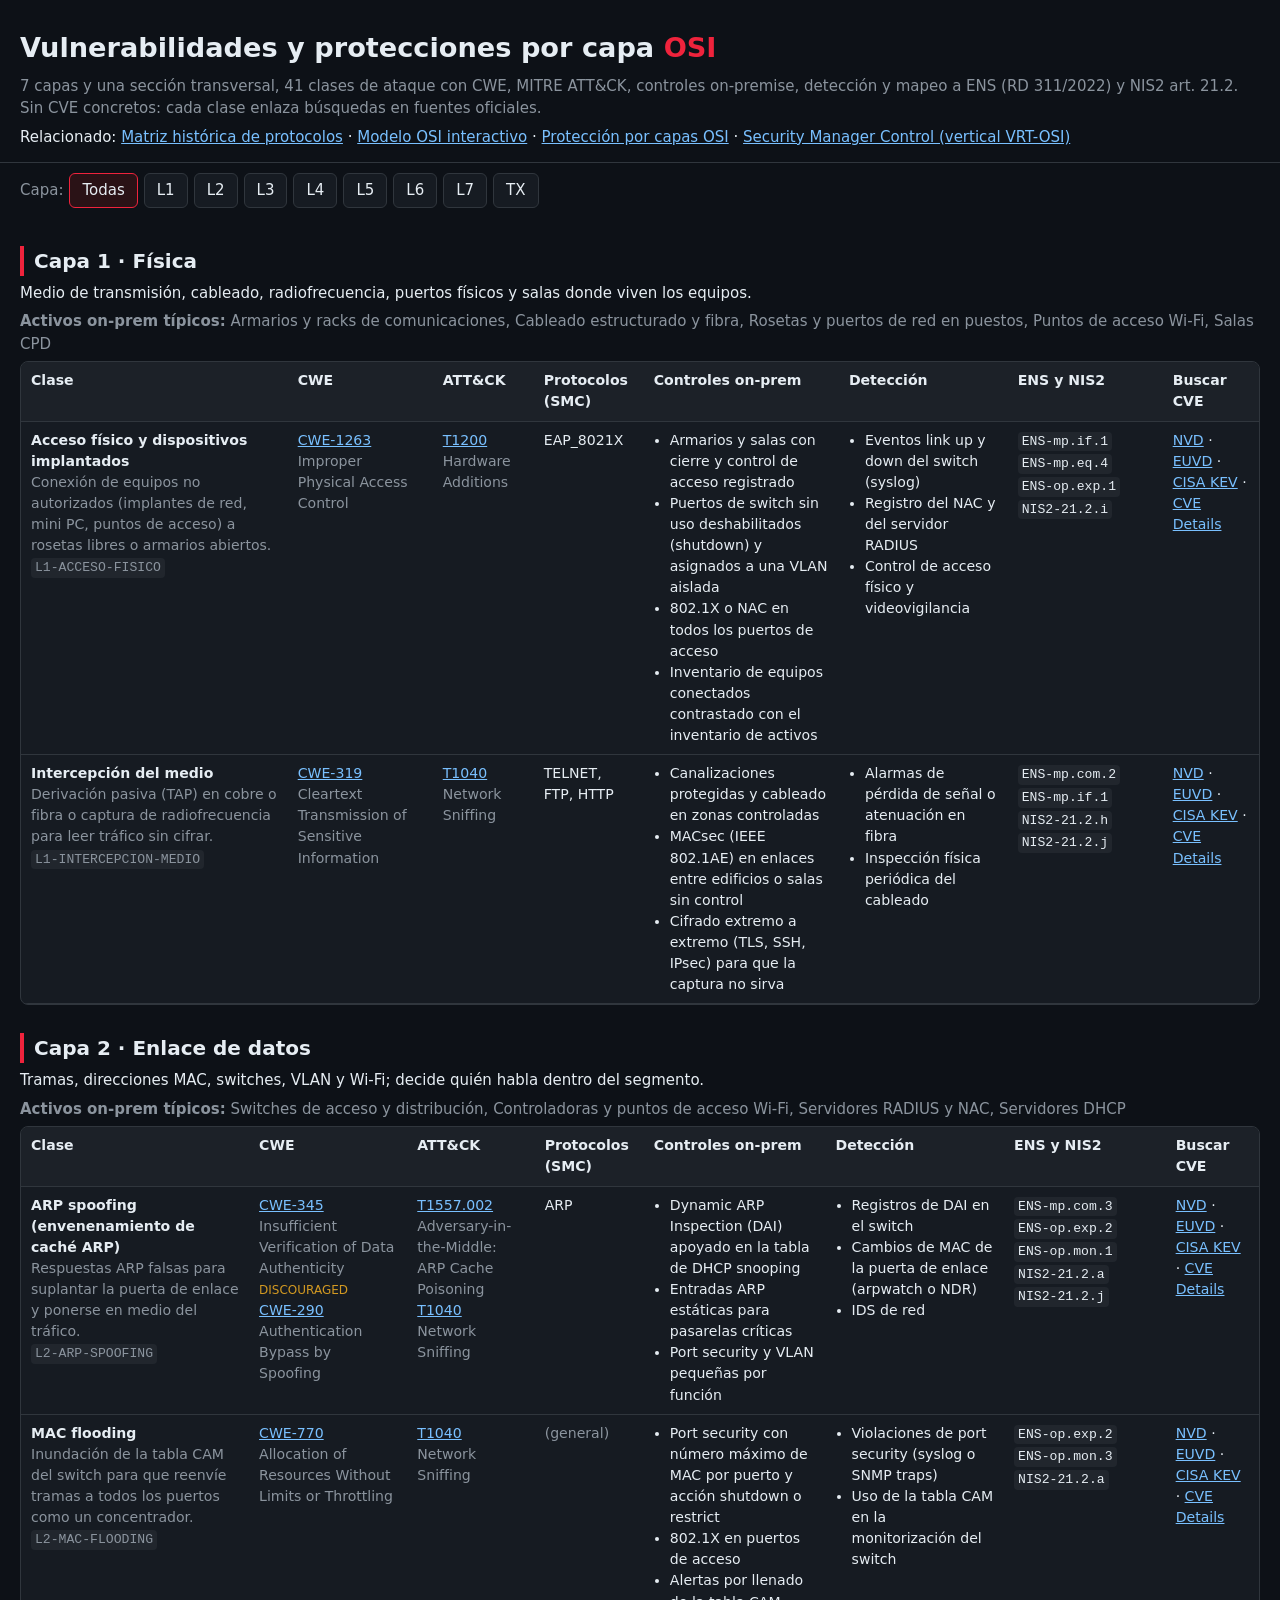
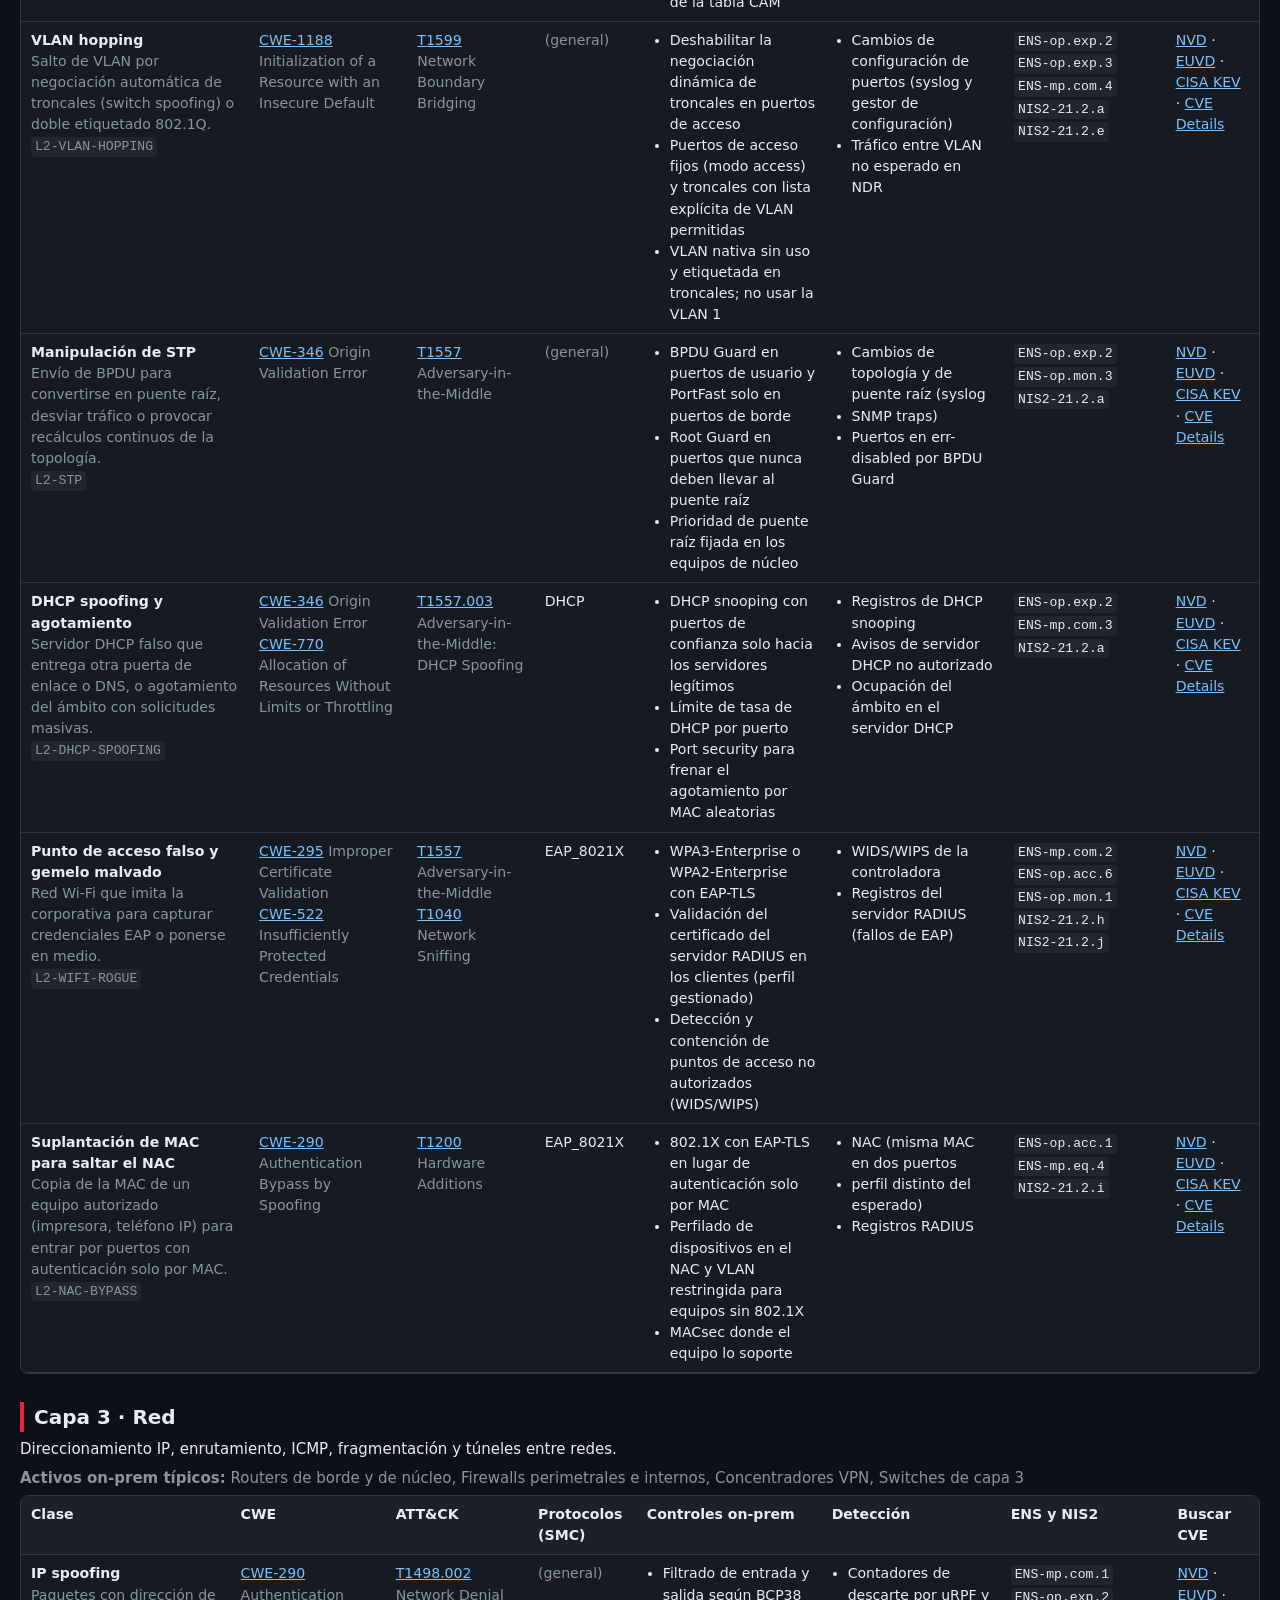
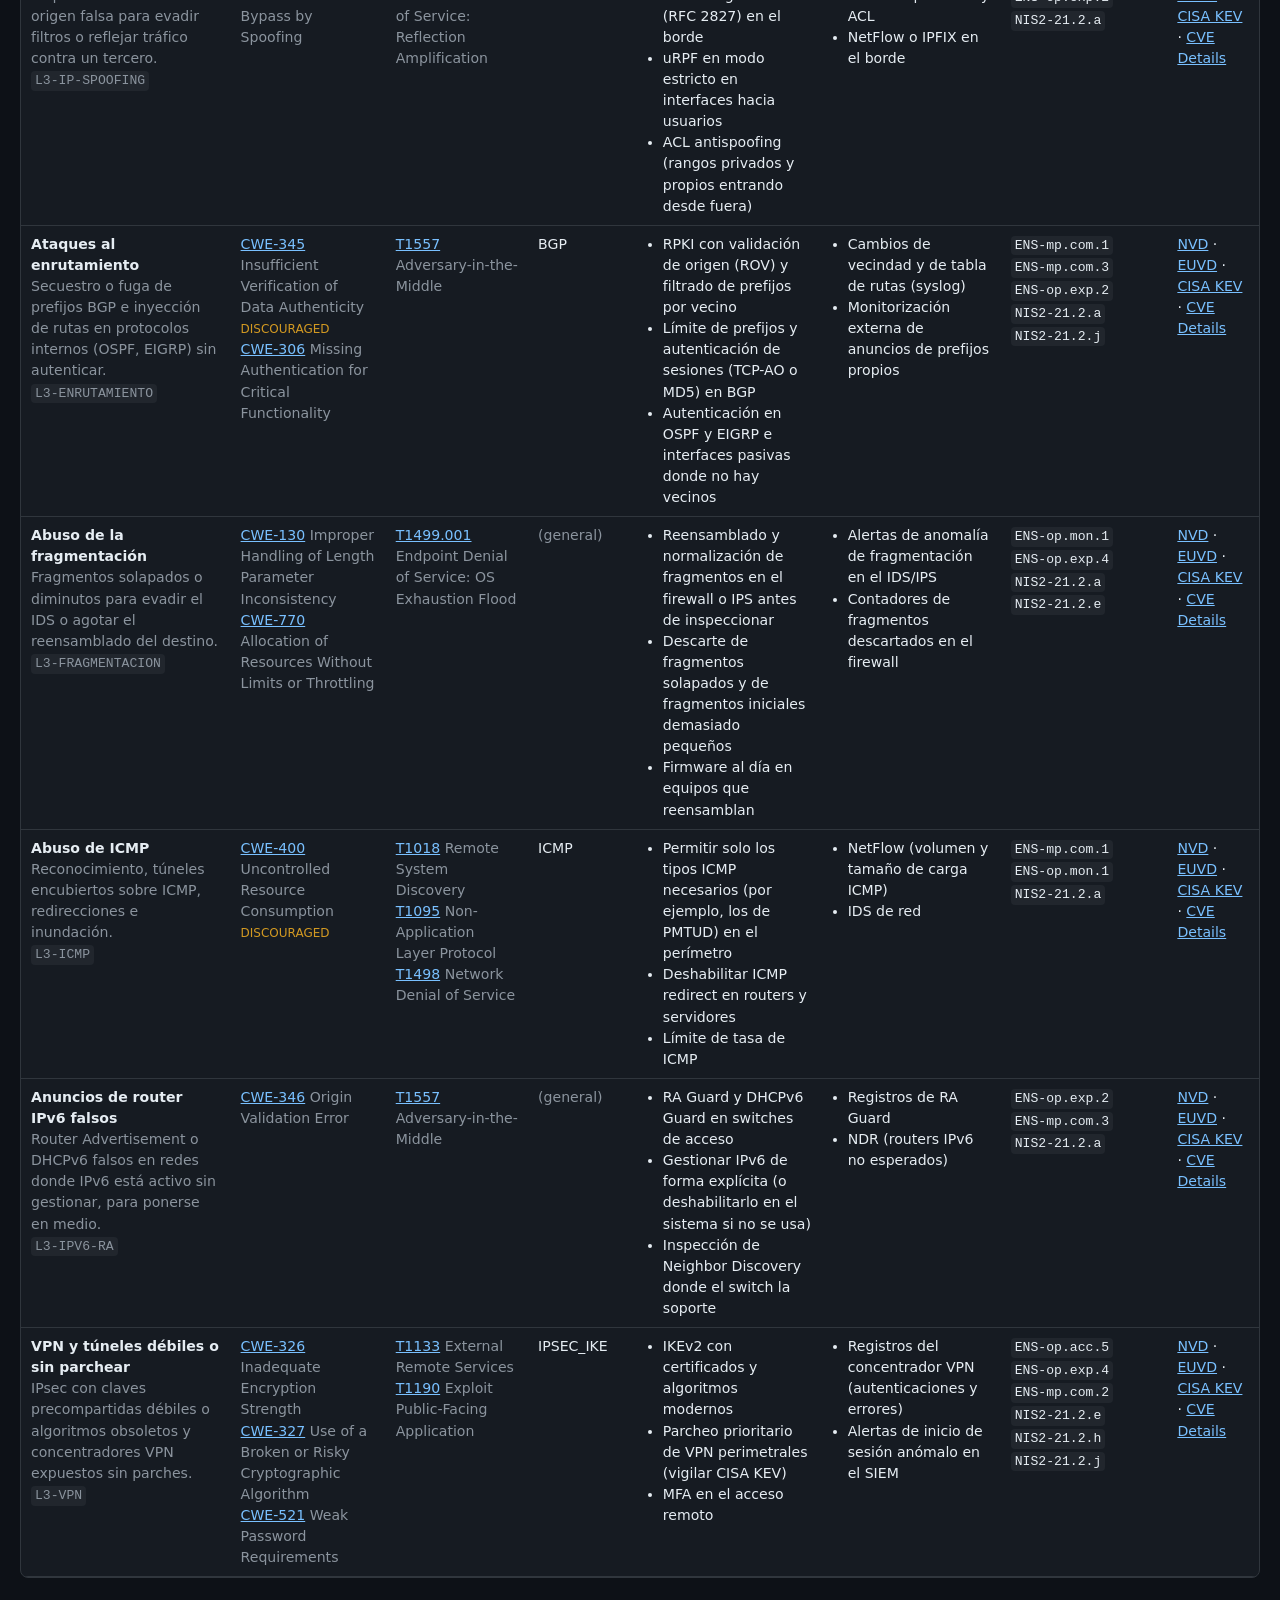
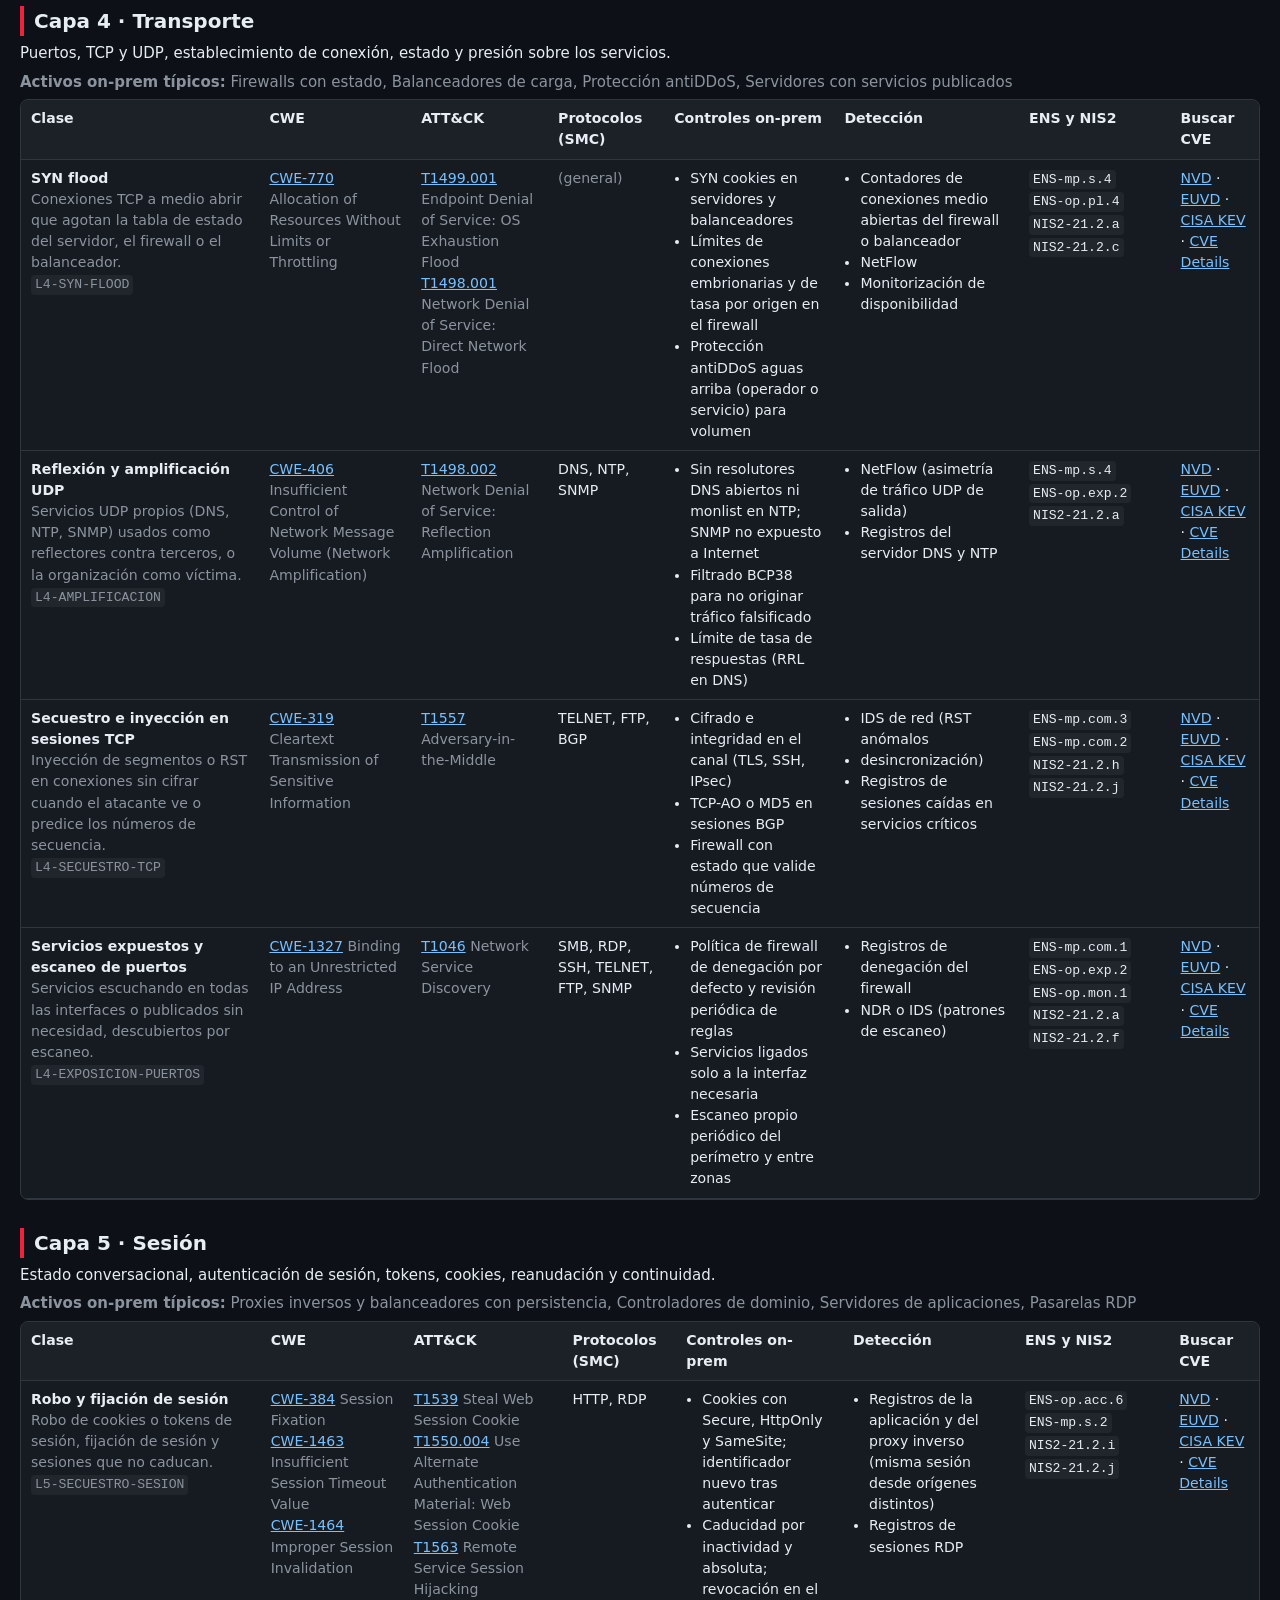
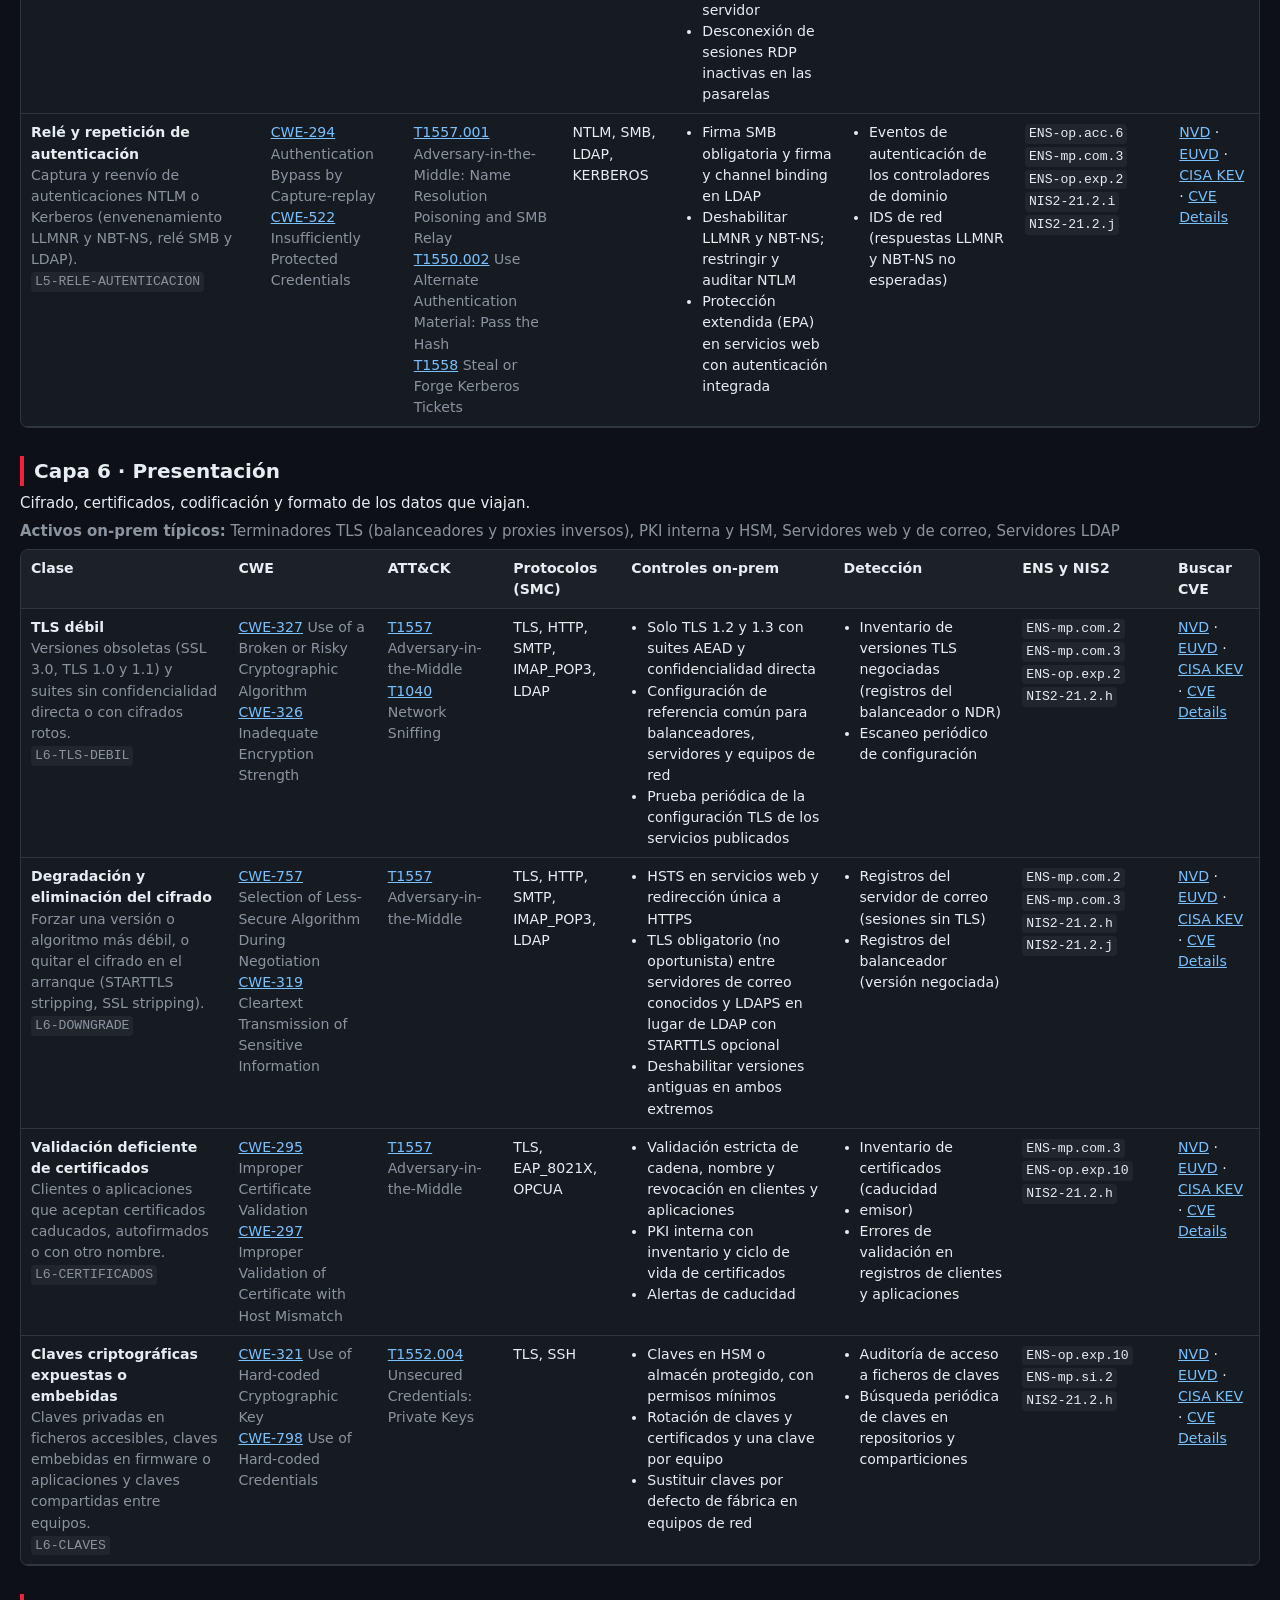
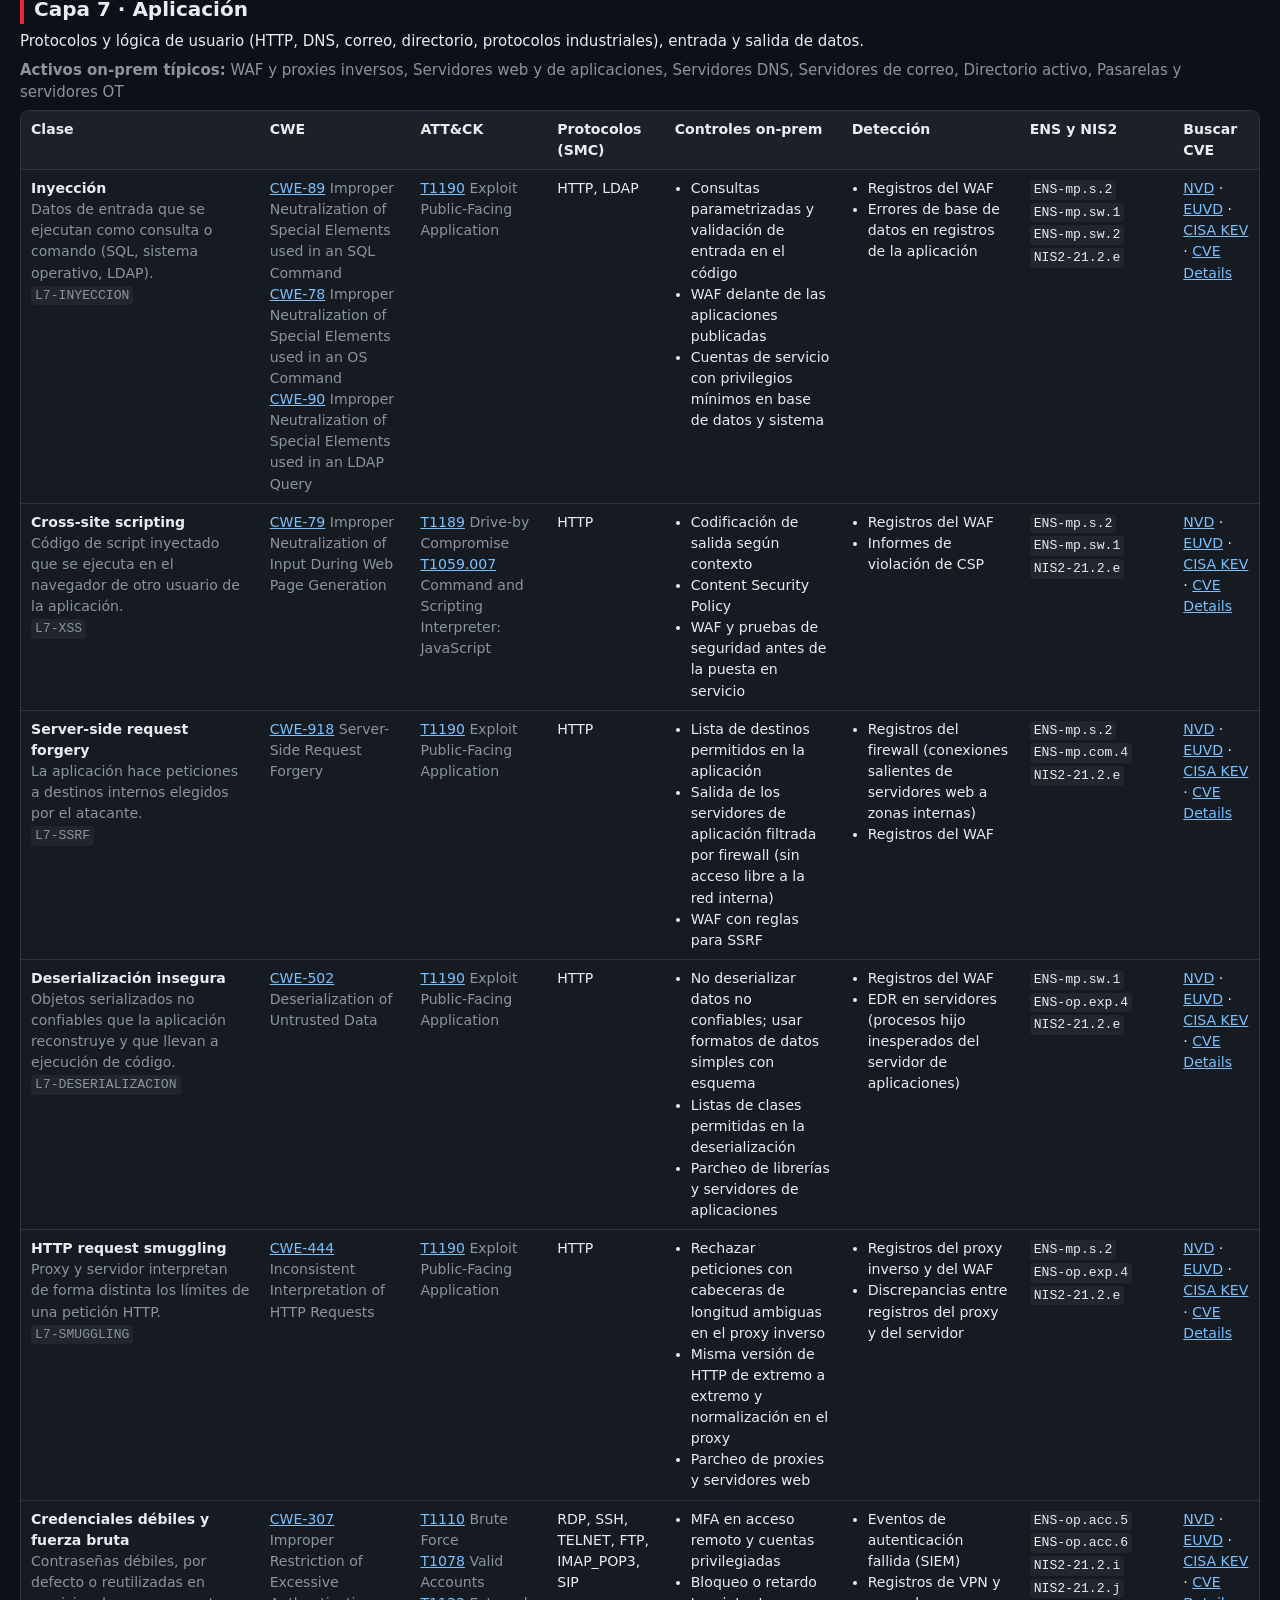
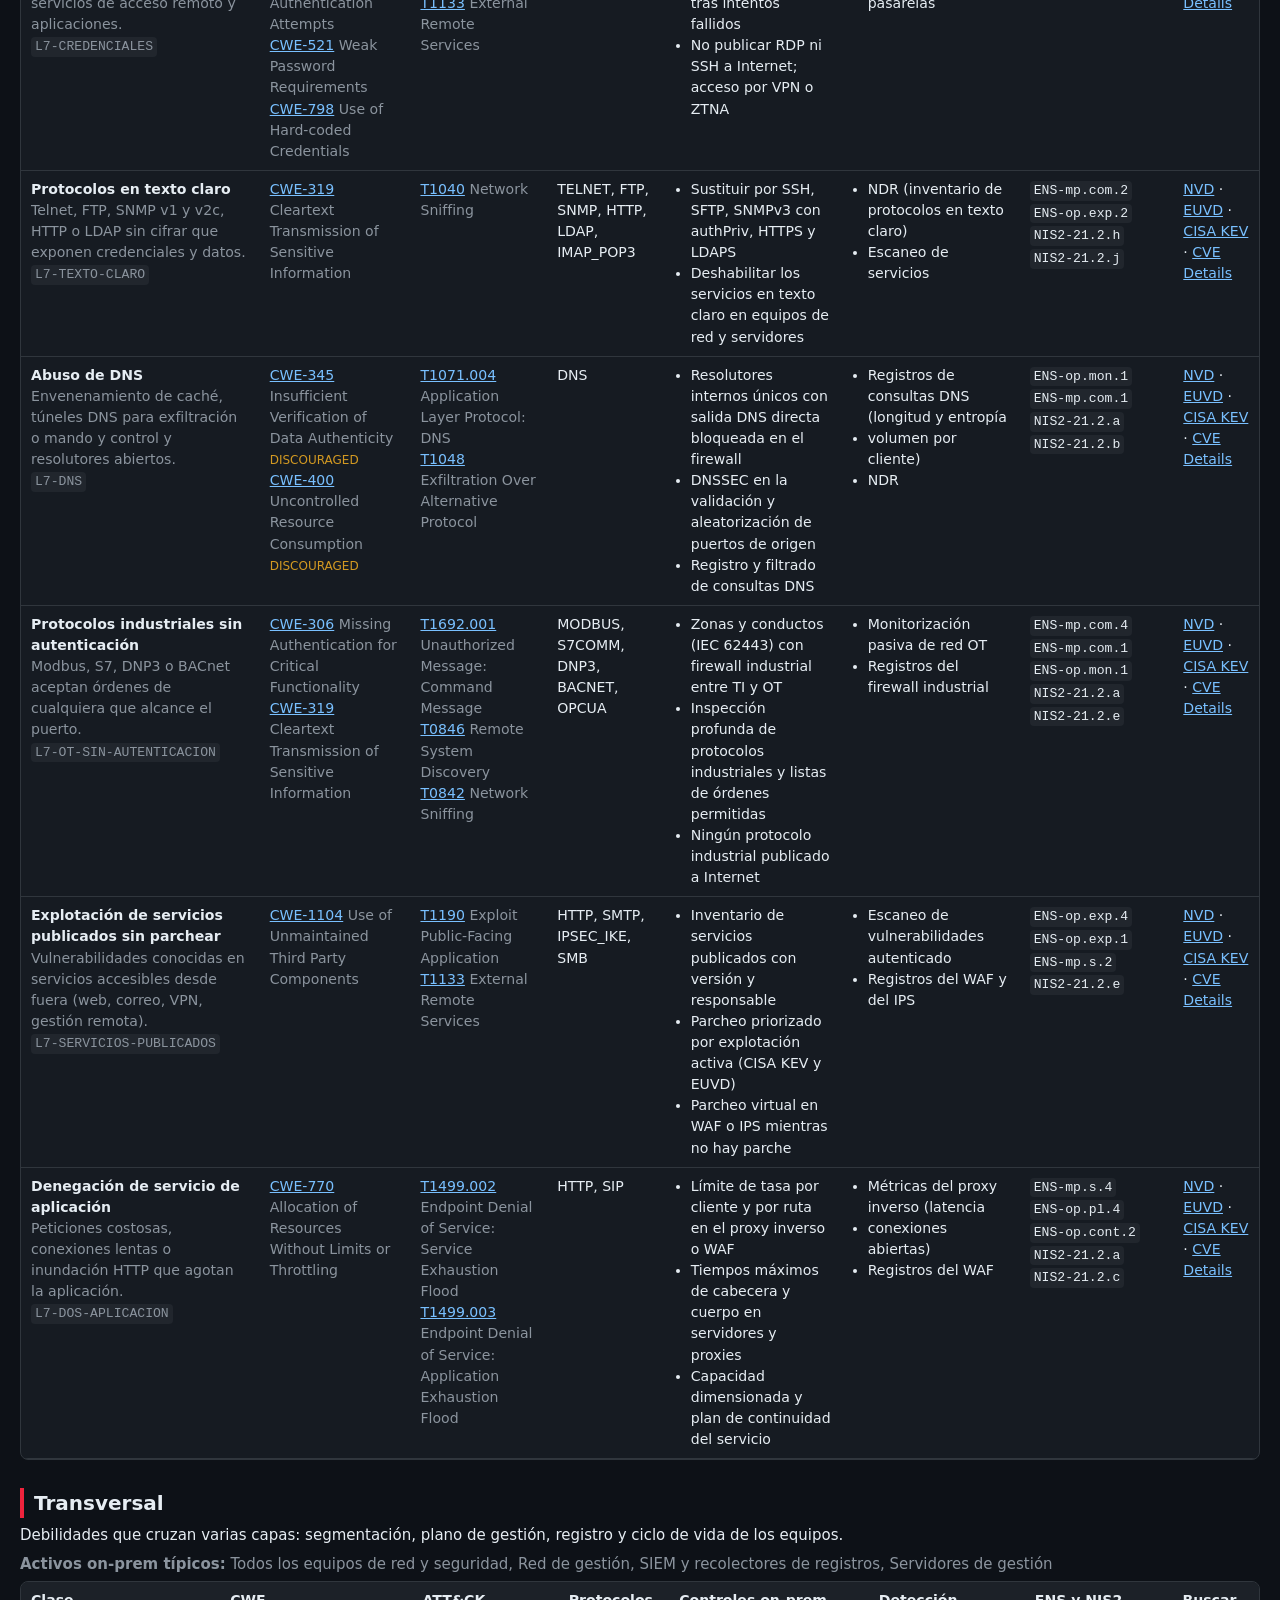
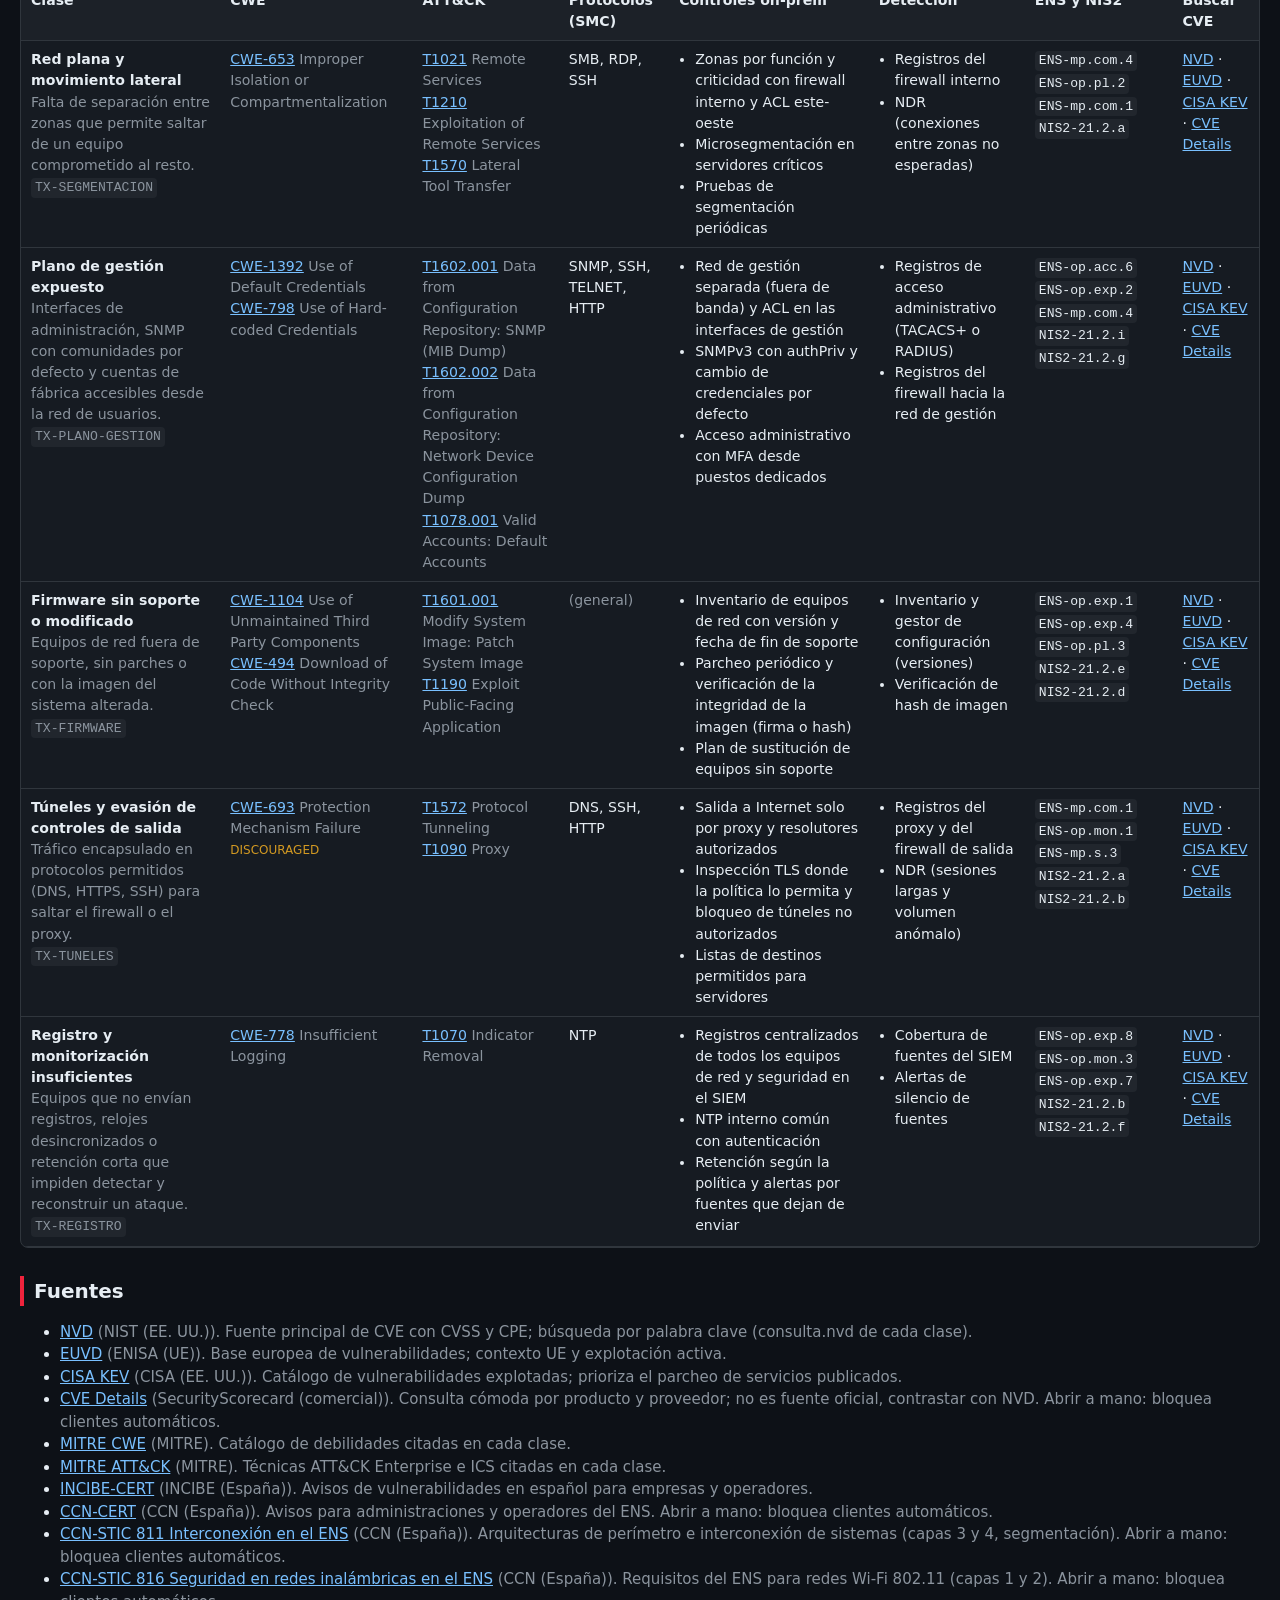
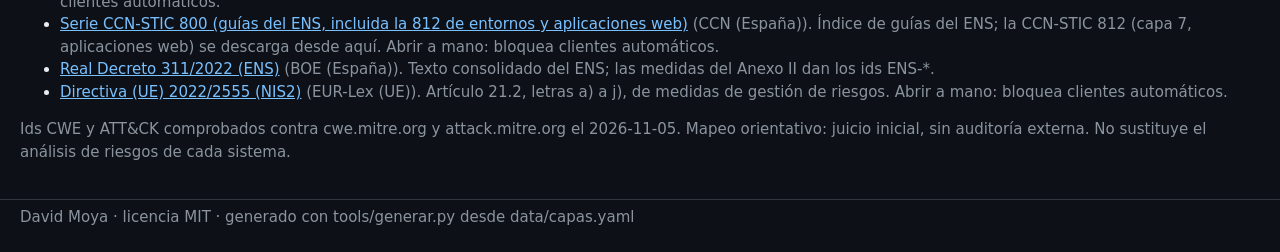
==== docs/index.html @ c8e69e7f "Añadir matriz histórica de vulnerabilidades de protocolos OSI Datos en data/historico.yaml, validaci" ====
<!DOCTYPE html>
<html lang="es">
<head>
<meta charset="utf-8">
<meta name="viewport" content="width=device-width, initial-scale=1">
<title>Vulnerabilidades y protecciones por capa OSI</title>
<meta name="description" content="Catálogo de vulnerabilidades y protecciones on-premise por capa OSI con CWE, MITRE ATT&amp;CK, ENS y NIS2.">
<style>
:root{--bg:#0d1117;--panel:#161b22;--line:#30363d;--txt:#e6edf3;--mut:#8b949e;--acc:#ef233c;--lnk:#79c0ff}
*{box-sizing:border-box}
body{margin:0;background:var(--bg);color:var(--txt);font:15px/1.5 system-ui,-apple-system,"Segoe UI",Roboto,sans-serif}
header,main,footer{max-width:1500px;margin:0 auto;padding:0 20px}
header{padding-top:28px;padding-bottom:8px;border-bottom:1px solid var(--line)}
h1{font-size:1.7rem;margin:0 0 6px} h1 span{color:var(--acc)}
h2{font-size:1.25rem;margin:28px 0 4px;border-left:4px solid var(--acc);padding-left:10px}
p{margin:6px 0} a{color:var(--lnk)} .n{color:var(--mut)}
.resumen{color:var(--mut)}
nav.filtro{position:sticky;top:0;background:var(--bg);padding:10px 0;z-index:2;display:flex;flex-wrap:wrap;gap:6px;align-items:center}
nav.filtro button{background:var(--panel);color:var(--txt);border:1px solid var(--line);border-radius:6px;padding:5px 12px;cursor:pointer;font:inherit}
nav.filtro button[aria-pressed="true"]{border-color:var(--acc);background:#2a1216}
.tabla{overflow-x:auto;border:1px solid var(--line);border-radius:8px;background:var(--panel)}
table{border-collapse:collapse;width:100%;min-width:1200px;font-size:.88rem}
th,td{text-align:left;vertical-align:top;padding:8px 10px;border-bottom:1px solid var(--line)}
th{background:#1c2128;position:sticky;top:0;font-weight:600}
td ul{margin:0;padding-left:16px} code{background:#21262d;border-radius:4px;padding:0 4px;font-size:.82rem;white-space:nowrap;display:inline-block;margin:1px 0}
code.id{color:var(--mut)} .aviso{color:#d29922;font-size:.75rem}
.activos{color:var(--mut)} footer{margin-top:36px;padding-bottom:40px;border-top:1px solid var(--line);color:var(--mut)}
.oculta{display:none}
</style>
</head>
<body>
<header>
<h1>Vulnerabilidades y protecciones por capa <span>OSI</span></h1>
<p class="resumen">7 capas y una sección transversal, 41 clases de ataque con CWE, MITRE ATT&amp;CK, controles on-premise, detección y mapeo a ENS (RD 311/2022) y NIS2 art. 21.2. Sin CVE concretos: cada clase enlaza búsquedas en fuentes oficiales.</p>
<p>Relacionado: <a href="historico/">Matriz histórica de protocolos</a> · <a href="https://pedri77.github.io/modelo_OSI/" rel="noopener">Modelo OSI interactivo</a> · <a href="https://pedri77.github.io/Basicos_Proteccion_Capas_OSI/" rel="noopener">Protección por capas OSI</a> · <a href="https://github.com/pedri77/security-manager-control" rel="noopener">Security Manager Control (vertical VRT-OSI)</a></p>
</header>
<main>
<nav class="filtro" aria-label="Filtrar por capa"><span class="n">Capa:</span> <button type="button" data-capa="todas" aria-pressed="true">Todas</button><button type="button" data-capa="L1" aria-pressed="false">L1</button><button type="button" data-capa="L2" aria-pressed="false">L2</button><button type="button" data-capa="L3" aria-pressed="false">L3</button><button type="button" data-capa="L4" aria-pressed="false">L4</button><button type="button" data-capa="L5" aria-pressed="false">L5</button><button type="button" data-capa="L6" aria-pressed="false">L6</button><button type="button" data-capa="L7" aria-pressed="false">L7</button><button type="button" data-capa="TX" aria-pressed="false">TX</button></nav>
<section class="capa" data-capa="L1" id="capa-L1"><h2>Capa 1 · Física</h2><p>Medio de transmisión, cableado, radiofrecuencia, puertos físicos y salas donde viven los equipos.</p><p class="activos"><strong>Activos on-prem típicos:</strong> Armarios y racks de comunicaciones, Cableado estructurado y fibra, Rosetas y puertos de red en puestos, Puntos de acceso Wi-Fi, Salas CPD</p><div class="tabla"><table><thead><tr><th>Clase</th><th>CWE</th><th>ATT&amp;CK</th><th>Protocolos (SMC)</th><th>Controles on-prem</th><th>Detección</th><th>ENS y NIS2</th><th>Buscar CVE</th></tr></thead><tbody><tr id="L1-ACCESO-FISICO"><td><strong>Acceso físico y dispositivos implantados</strong><br><span class="n">Conexión de equipos no autorizados (implantes de red, mini PC, puntos de acceso) a rosetas libres o armarios abiertos.</span><br><code class="id">L1-ACCESO-FISICO</code></td><td><a href="https://cwe.mitre.org/data/definitions/1263.html" rel="noopener">CWE-1263</a> <span class="n">Improper Physical Access Control</span></td><td><a href="https://attack.mitre.org/techniques/T1200/" rel="noopener">T1200</a> <span class="n">Hardware Additions</span></td><td><span title="Capa 2 en SMC">EAP_8021X</span></td><td><ul><li>Armarios y salas con cierre y control de acceso registrado</li><li>Puertos de switch sin uso deshabilitados (shutdown) y asignados a una VLAN aislada</li><li>802.1X o NAC en todos los puertos de acceso</li><li>Inventario de equipos conectados contrastado con el inventario de activos</li></ul></td><td><ul><li>Eventos link up y down del switch (syslog)</li><li>Registro del NAC y del servidor RADIUS</li><li>Control de acceso físico y videovigilancia</li></ul></td><td><code>ENS-mp.if.1</code> <code>ENS-mp.eq.4</code> <code>ENS-op.exp.1</code> <code>NIS2-21.2.i</code></td><td><a href="https://nvd.nist.gov/vuln/search?keyword=hardware%20implant&amp;resultType=records" rel="noopener">NVD</a> · <a href="https://euvd.enisa.europa.eu/search?text=hardware%20implant" rel="noopener">EUVD</a> · <a href="https://www.cisa.gov/known-exploited-vulnerabilities-catalog?search_api_fulltext=hardware%20implant" rel="noopener">CISA KEV</a> · <a href="https://www.cvedetails.com/google-search-results.php?q=hardware%20implant" rel="noopener">CVE Details</a></td></tr><tr id="L1-INTERCEPCION-MEDIO"><td><strong>Intercepción del medio</strong><br><span class="n">Derivación pasiva (TAP) en cobre o fibra o captura de radiofrecuencia para leer tráfico sin cifrar.</span><br><code class="id">L1-INTERCEPCION-MEDIO</code></td><td><a href="https://cwe.mitre.org/data/definitions/319.html" rel="noopener">CWE-319</a> <span class="n">Cleartext Transmission of Sensitive Information</span></td><td><a href="https://attack.mitre.org/techniques/T1040/" rel="noopener">T1040</a> <span class="n">Network Sniffing</span></td><td><span title="Capa 7 en SMC">TELNET</span>, <span title="Capa 7 en SMC">FTP</span>, <span title="Capa 7 en SMC">HTTP</span></td><td><ul><li>Canalizaciones protegidas y cableado en zonas controladas</li><li>MACsec (IEEE 802.1AE) en enlaces entre edificios o salas sin control</li><li>Cifrado extremo a extremo (TLS, SSH, IPsec) para que la captura no sirva</li></ul></td><td><ul><li>Alarmas de pérdida de señal o atenuación en fibra</li><li>Inspección física periódica del cableado</li></ul></td><td><code>ENS-mp.com.2</code> <code>ENS-mp.if.1</code> <code>NIS2-21.2.h</code> <code>NIS2-21.2.j</code></td><td><a href="https://nvd.nist.gov/vuln/search?keyword=cleartext%20transmission&amp;resultType=records" rel="noopener">NVD</a> · <a href="https://euvd.enisa.europa.eu/search?text=cleartext%20transmission" rel="noopener">EUVD</a> · <a href="https://www.cisa.gov/known-exploited-vulnerabilities-catalog?search_api_fulltext=cleartext%20transmission" rel="noopener">CISA KEV</a> · <a href="https://www.cvedetails.com/google-search-results.php?q=cleartext%20transmission" rel="noopener">CVE Details</a></td></tr></tbody></table></div></section><section class="capa" data-capa="L2" id="capa-L2"><h2>Capa 2 · Enlace de datos</h2><p>Tramas, direcciones MAC, switches, VLAN y Wi-Fi; decide quién habla dentro del segmento.</p><p class="activos"><strong>Activos on-prem típicos:</strong> Switches de acceso y distribución, Controladoras y puntos de acceso Wi-Fi, Servidores RADIUS y NAC, Servidores DHCP</p><div class="tabla"><table><thead><tr><th>Clase</th><th>CWE</th><th>ATT&amp;CK</th><th>Protocolos (SMC)</th><th>Controles on-prem</th><th>Detección</th><th>ENS y NIS2</th><th>Buscar CVE</th></tr></thead><tbody><tr id="L2-ARP-SPOOFING"><td><strong>ARP spoofing (envenenamiento de caché ARP)</strong><br><span class="n">Respuestas ARP falsas para suplantar la puerta de enlace y ponerse en medio del tráfico.</span><br><code class="id">L2-ARP-SPOOFING</code></td><td><a href="https://cwe.mitre.org/data/definitions/345.html" rel="noopener">CWE-345</a> <span class="n">Insufficient Verification of Data Authenticity</span> <span class="aviso" title="Uso de mapeo en MITRE">DISCOURAGED</span><br><a href="https://cwe.mitre.org/data/definitions/290.html" rel="noopener">CWE-290</a> <span class="n">Authentication Bypass by Spoofing</span></td><td><a href="https://attack.mitre.org/techniques/T1557/002/" rel="noopener">T1557.002</a> <span class="n">Adversary-in-the-Middle: ARP Cache Poisoning</span><br><a href="https://attack.mitre.org/techniques/T1040/" rel="noopener">T1040</a> <span class="n">Network Sniffing</span></td><td><span title="Capa 2 en SMC">ARP</span></td><td><ul><li>Dynamic ARP Inspection (DAI) apoyado en la tabla de DHCP snooping</li><li>Entradas ARP estáticas para pasarelas críticas</li><li>Port security y VLAN pequeñas por función</li></ul></td><td><ul><li>Registros de DAI en el switch</li><li>Cambios de MAC de la puerta de enlace (arpwatch o NDR)</li><li>IDS de red</li></ul></td><td><code>ENS-mp.com.3</code> <code>ENS-op.exp.2</code> <code>ENS-op.mon.1</code> <code>NIS2-21.2.a</code> <code>NIS2-21.2.j</code></td><td><a href="https://nvd.nist.gov/vuln/search?keyword=ARP%20spoofing&amp;resultType=records" rel="noopener">NVD</a> · <a href="https://euvd.enisa.europa.eu/search?text=ARP%20spoofing" rel="noopener">EUVD</a> · <a href="https://www.cisa.gov/known-exploited-vulnerabilities-catalog?search_api_fulltext=ARP%20spoofing" rel="noopener">CISA KEV</a> · <a href="https://www.cvedetails.com/google-search-results.php?q=ARP%20spoofing" rel="noopener">CVE Details</a></td></tr><tr id="L2-MAC-FLOODING"><td><strong>MAC flooding</strong><br><span class="n">Inundación de la tabla CAM del switch para que reenvíe tramas a todos los puertos como un concentrador.</span><br><code class="id">L2-MAC-FLOODING</code></td><td><a href="https://cwe.mitre.org/data/definitions/770.html" rel="noopener">CWE-770</a> <span class="n">Allocation of Resources Without Limits or Throttling</span></td><td><a href="https://attack.mitre.org/techniques/T1040/" rel="noopener">T1040</a> <span class="n">Network Sniffing</span></td><td><span class="n">(general)</span></td><td><ul><li>Port security con número máximo de MAC por puerto y acción shutdown o restrict</li><li>802.1X en puertos de acceso</li><li>Alertas por llenado de la tabla CAM</li></ul></td><td><ul><li>Violaciones de port security (syslog o SNMP traps)</li><li>Uso de la tabla CAM en la monitorización del switch</li></ul></td><td><code>ENS-op.exp.2</code> <code>ENS-op.mon.3</code> <code>NIS2-21.2.a</code></td><td><a href="https://nvd.nist.gov/vuln/search?keyword=MAC%20flooding&amp;resultType=records" rel="noopener">NVD</a> · <a href="https://euvd.enisa.europa.eu/search?text=MAC%20flooding" rel="noopener">EUVD</a> · <a href="https://www.cisa.gov/known-exploited-vulnerabilities-catalog?search_api_fulltext=MAC%20flooding" rel="noopener">CISA KEV</a> · <a href="https://www.cvedetails.com/google-search-results.php?q=MAC%20flooding" rel="noopener">CVE Details</a></td></tr><tr id="L2-VLAN-HOPPING"><td><strong>VLAN hopping</strong><br><span class="n">Salto de VLAN por negociación automática de troncales (switch spoofing) o doble etiquetado 802.1Q.</span><br><code class="id">L2-VLAN-HOPPING</code></td><td><a href="https://cwe.mitre.org/data/definitions/1188.html" rel="noopener">CWE-1188</a> <span class="n">Initialization of a Resource with an Insecure Default</span></td><td><a href="https://attack.mitre.org/techniques/T1599/" rel="noopener">T1599</a> <span class="n">Network Boundary Bridging</span></td><td><span class="n">(general)</span></td><td><ul><li>Deshabilitar la negociación dinámica de troncales en puertos de acceso</li><li>Puertos de acceso fijos (modo access) y troncales con lista explícita de VLAN permitidas</li><li>VLAN nativa sin uso y etiquetada en troncales; no usar la VLAN 1</li></ul></td><td><ul><li>Cambios de configuración de puertos (syslog y gestor de configuración)</li><li>Tráfico entre VLAN no esperado en NDR</li></ul></td><td><code>ENS-op.exp.2</code> <code>ENS-op.exp.3</code> <code>ENS-mp.com.4</code> <code>NIS2-21.2.a</code> <code>NIS2-21.2.e</code></td><td><a href="https://nvd.nist.gov/vuln/search?keyword=VLAN%20hopping&amp;resultType=records" rel="noopener">NVD</a> · <a href="https://euvd.enisa.europa.eu/search?text=VLAN%20hopping" rel="noopener">EUVD</a> · <a href="https://www.cisa.gov/known-exploited-vulnerabilities-catalog?search_api_fulltext=VLAN%20hopping" rel="noopener">CISA KEV</a> · <a href="https://www.cvedetails.com/google-search-results.php?q=VLAN%20hopping" rel="noopener">CVE Details</a></td></tr><tr id="L2-STP"><td><strong>Manipulación de STP</strong><br><span class="n">Envío de BPDU para convertirse en puente raíz, desviar tráfico o provocar recálculos continuos de la topología.</span><br><code class="id">L2-STP</code></td><td><a href="https://cwe.mitre.org/data/definitions/346.html" rel="noopener">CWE-346</a> <span class="n">Origin Validation Error</span></td><td><a href="https://attack.mitre.org/techniques/T1557/" rel="noopener">T1557</a> <span class="n">Adversary-in-the-Middle</span></td><td><span class="n">(general)</span></td><td><ul><li>BPDU Guard en puertos de usuario y PortFast solo en puertos de borde</li><li>Root Guard en puertos que nunca deben llevar al puente raíz</li><li>Prioridad de puente raíz fijada en los equipos de núcleo</li></ul></td><td><ul><li>Cambios de topología y de puente raíz (syslog</li><li>SNMP traps)</li><li>Puertos en err-disabled por BPDU Guard</li></ul></td><td><code>ENS-op.exp.2</code> <code>ENS-op.mon.3</code> <code>NIS2-21.2.a</code></td><td><a href="https://nvd.nist.gov/vuln/search?keyword=spanning%20tree&amp;resultType=records" rel="noopener">NVD</a> · <a href="https://euvd.enisa.europa.eu/search?text=spanning%20tree" rel="noopener">EUVD</a> · <a href="https://www.cisa.gov/known-exploited-vulnerabilities-catalog?search_api_fulltext=spanning%20tree" rel="noopener">CISA KEV</a> · <a href="https://www.cvedetails.com/google-search-results.php?q=spanning%20tree" rel="noopener">CVE Details</a></td></tr><tr id="L2-DHCP-SPOOFING"><td><strong>DHCP spoofing y agotamiento</strong><br><span class="n">Servidor DHCP falso que entrega otra puerta de enlace o DNS, o agotamiento del ámbito con solicitudes masivas.</span><br><code class="id">L2-DHCP-SPOOFING</code></td><td><a href="https://cwe.mitre.org/data/definitions/346.html" rel="noopener">CWE-346</a> <span class="n">Origin Validation Error</span><br><a href="https://cwe.mitre.org/data/definitions/770.html" rel="noopener">CWE-770</a> <span class="n">Allocation of Resources Without Limits or Throttling</span></td><td><a href="https://attack.mitre.org/techniques/T1557/003/" rel="noopener">T1557.003</a> <span class="n">Adversary-in-the-Middle: DHCP Spoofing</span></td><td><span title="Capa 7 en SMC">DHCP</span></td><td><ul><li>DHCP snooping con puertos de confianza solo hacia los servidores legítimos</li><li>Límite de tasa de DHCP por puerto</li><li>Port security para frenar el agotamiento por MAC aleatorias</li></ul></td><td><ul><li>Registros de DHCP snooping</li><li>Avisos de servidor DHCP no autorizado</li><li>Ocupación del ámbito en el servidor DHCP</li></ul></td><td><code>ENS-op.exp.2</code> <code>ENS-mp.com.3</code> <code>NIS2-21.2.a</code></td><td><a href="https://nvd.nist.gov/vuln/search?keyword=DHCP%20spoofing&amp;resultType=records" rel="noopener">NVD</a> · <a href="https://euvd.enisa.europa.eu/search?text=DHCP%20spoofing" rel="noopener">EUVD</a> · <a href="https://www.cisa.gov/known-exploited-vulnerabilities-catalog?search_api_fulltext=DHCP%20spoofing" rel="noopener">CISA KEV</a> · <a href="https://www.cvedetails.com/google-search-results.php?q=DHCP%20spoofing" rel="noopener">CVE Details</a></td></tr><tr id="L2-WIFI-ROGUE"><td><strong>Punto de acceso falso y gemelo malvado</strong><br><span class="n">Red Wi-Fi que imita la corporativa para capturar credenciales EAP o ponerse en medio.</span><br><code class="id">L2-WIFI-ROGUE</code></td><td><a href="https://cwe.mitre.org/data/definitions/295.html" rel="noopener">CWE-295</a> <span class="n">Improper Certificate Validation</span><br><a href="https://cwe.mitre.org/data/definitions/522.html" rel="noopener">CWE-522</a> <span class="n">Insufficiently Protected Credentials</span></td><td><a href="https://attack.mitre.org/techniques/T1557/" rel="noopener">T1557</a> <span class="n">Adversary-in-the-Middle</span><br><a href="https://attack.mitre.org/techniques/T1040/" rel="noopener">T1040</a> <span class="n">Network Sniffing</span></td><td><span title="Capa 2 en SMC">EAP_8021X</span></td><td><ul><li>WPA3-Enterprise o WPA2-Enterprise con EAP-TLS</li><li>Validación del certificado del servidor RADIUS en los clientes (perfil gestionado)</li><li>Detección y contención de puntos de acceso no autorizados (WIDS/WIPS)</li></ul></td><td><ul><li>WIDS/WIPS de la controladora</li><li>Registros del servidor RADIUS (fallos de EAP)</li></ul></td><td><code>ENS-mp.com.2</code> <code>ENS-op.acc.6</code> <code>ENS-op.mon.1</code> <code>NIS2-21.2.h</code> <code>NIS2-21.2.j</code></td><td><a href="https://nvd.nist.gov/vuln/search?keyword=rogue%20access%20point&amp;resultType=records" rel="noopener">NVD</a> · <a href="https://euvd.enisa.europa.eu/search?text=rogue%20access%20point" rel="noopener">EUVD</a> · <a href="https://www.cisa.gov/known-exploited-vulnerabilities-catalog?search_api_fulltext=rogue%20access%20point" rel="noopener">CISA KEV</a> · <a href="https://www.cvedetails.com/google-search-results.php?q=rogue%20access%20point" rel="noopener">CVE Details</a></td></tr><tr id="L2-NAC-BYPASS"><td><strong>Suplantación de MAC para saltar el NAC</strong><br><span class="n">Copia de la MAC de un equipo autorizado (impresora, teléfono IP) para entrar por puertos con autenticación solo por MAC.</span><br><code class="id">L2-NAC-BYPASS</code></td><td><a href="https://cwe.mitre.org/data/definitions/290.html" rel="noopener">CWE-290</a> <span class="n">Authentication Bypass by Spoofing</span></td><td><a href="https://attack.mitre.org/techniques/T1200/" rel="noopener">T1200</a> <span class="n">Hardware Additions</span></td><td><span title="Capa 2 en SMC">EAP_8021X</span></td><td><ul><li>802.1X con EAP-TLS en lugar de autenticación solo por MAC</li><li>Perfilado de dispositivos en el NAC y VLAN restringida para equipos sin 802.1X</li><li>MACsec donde el equipo lo soporte</li></ul></td><td><ul><li>NAC (misma MAC en dos puertos</li><li>perfil distinto del esperado)</li><li>Registros RADIUS</li></ul></td><td><code>ENS-op.acc.1</code> <code>ENS-mp.eq.4</code> <code>NIS2-21.2.i</code></td><td><a href="https://nvd.nist.gov/vuln/search?keyword=MAC%20authentication%20bypass&amp;resultType=records" rel="noopener">NVD</a> · <a href="https://euvd.enisa.europa.eu/search?text=MAC%20authentication%20bypass" rel="noopener">EUVD</a> · <a href="https://www.cisa.gov/known-exploited-vulnerabilities-catalog?search_api_fulltext=MAC%20authentication%20bypass" rel="noopener">CISA KEV</a> · <a href="https://www.cvedetails.com/google-search-results.php?q=MAC%20authentication%20bypass" rel="noopener">CVE Details</a></td></tr></tbody></table></div></section><section class="capa" data-capa="L3" id="capa-L3"><h2>Capa 3 · Red</h2><p>Direccionamiento IP, enrutamiento, ICMP, fragmentación y túneles entre redes.</p><p class="activos"><strong>Activos on-prem típicos:</strong> Routers de borde y de núcleo, Firewalls perimetrales e internos, Concentradores VPN, Switches de capa 3</p><div class="tabla"><table><thead><tr><th>Clase</th><th>CWE</th><th>ATT&amp;CK</th><th>Protocolos (SMC)</th><th>Controles on-prem</th><th>Detección</th><th>ENS y NIS2</th><th>Buscar CVE</th></tr></thead><tbody><tr id="L3-IP-SPOOFING"><td><strong>IP spoofing</strong><br><span class="n">Paquetes con dirección de origen falsa para evadir filtros o reflejar tráfico contra un tercero.</span><br><code class="id">L3-IP-SPOOFING</code></td><td><a href="https://cwe.mitre.org/data/definitions/290.html" rel="noopener">CWE-290</a> <span class="n">Authentication Bypass by Spoofing</span></td><td><a href="https://attack.mitre.org/techniques/T1498/002/" rel="noopener">T1498.002</a> <span class="n">Network Denial of Service: Reflection Amplification</span></td><td><span class="n">(general)</span></td><td><ul><li>Filtrado de entrada y salida según BCP38 (RFC 2827) en el borde</li><li>uRPF en modo estricto en interfaces hacia usuarios</li><li>ACL antispoofing (rangos privados y propios entrando desde fuera)</li></ul></td><td><ul><li>Contadores de descarte por uRPF y ACL</li><li>NetFlow o IPFIX en el borde</li></ul></td><td><code>ENS-mp.com.1</code> <code>ENS-op.exp.2</code> <code>NIS2-21.2.a</code></td><td><a href="https://nvd.nist.gov/vuln/search?keyword=IP%20spoofing&amp;resultType=records" rel="noopener">NVD</a> · <a href="https://euvd.enisa.europa.eu/search?text=IP%20spoofing" rel="noopener">EUVD</a> · <a href="https://www.cisa.gov/known-exploited-vulnerabilities-catalog?search_api_fulltext=IP%20spoofing" rel="noopener">CISA KEV</a> · <a href="https://www.cvedetails.com/google-search-results.php?q=IP%20spoofing" rel="noopener">CVE Details</a></td></tr><tr id="L3-ENRUTAMIENTO"><td><strong>Ataques al enrutamiento</strong><br><span class="n">Secuestro o fuga de prefijos BGP e inyección de rutas en protocolos internos (OSPF, EIGRP) sin autenticar.</span><br><code class="id">L3-ENRUTAMIENTO</code></td><td><a href="https://cwe.mitre.org/data/definitions/345.html" rel="noopener">CWE-345</a> <span class="n">Insufficient Verification of Data Authenticity</span> <span class="aviso" title="Uso de mapeo en MITRE">DISCOURAGED</span><br><a href="https://cwe.mitre.org/data/definitions/306.html" rel="noopener">CWE-306</a> <span class="n">Missing Authentication for Critical Functionality</span></td><td><a href="https://attack.mitre.org/techniques/T1557/" rel="noopener">T1557</a> <span class="n">Adversary-in-the-Middle</span></td><td><span title="Capa 7 en SMC">BGP</span></td><td><ul><li>RPKI con validación de origen (ROV) y filtrado de prefijos por vecino</li><li>Límite de prefijos y autenticación de sesiones (TCP-AO o MD5) en BGP</li><li>Autenticación en OSPF y EIGRP e interfaces pasivas donde no hay vecinos</li></ul></td><td><ul><li>Cambios de vecindad y de tabla de rutas (syslog)</li><li>Monitorización externa de anuncios de prefijos propios</li></ul></td><td><code>ENS-mp.com.1</code> <code>ENS-mp.com.3</code> <code>ENS-op.exp.2</code> <code>NIS2-21.2.a</code> <code>NIS2-21.2.j</code></td><td><a href="https://nvd.nist.gov/vuln/search?keyword=BGP&amp;resultType=records" rel="noopener">NVD</a> · <a href="https://euvd.enisa.europa.eu/search?text=BGP" rel="noopener">EUVD</a> · <a href="https://www.cisa.gov/known-exploited-vulnerabilities-catalog?search_api_fulltext=BGP" rel="noopener">CISA KEV</a> · <a href="https://www.cvedetails.com/google-search-results.php?q=BGP" rel="noopener">CVE Details</a></td></tr><tr id="L3-FRAGMENTACION"><td><strong>Abuso de la fragmentación</strong><br><span class="n">Fragmentos solapados o diminutos para evadir el IDS o agotar el reensamblado del destino.</span><br><code class="id">L3-FRAGMENTACION</code></td><td><a href="https://cwe.mitre.org/data/definitions/130.html" rel="noopener">CWE-130</a> <span class="n">Improper Handling of Length Parameter Inconsistency</span><br><a href="https://cwe.mitre.org/data/definitions/770.html" rel="noopener">CWE-770</a> <span class="n">Allocation of Resources Without Limits or Throttling</span></td><td><a href="https://attack.mitre.org/techniques/T1499/001/" rel="noopener">T1499.001</a> <span class="n">Endpoint Denial of Service: OS Exhaustion Flood</span></td><td><span class="n">(general)</span></td><td><ul><li>Reensamblado y normalización de fragmentos en el firewall o IPS antes de inspeccionar</li><li>Descarte de fragmentos solapados y de fragmentos iniciales demasiado pequeños</li><li>Firmware al día en equipos que reensamblan</li></ul></td><td><ul><li>Alertas de anomalía de fragmentación en el IDS/IPS</li><li>Contadores de fragmentos descartados en el firewall</li></ul></td><td><code>ENS-op.mon.1</code> <code>ENS-op.exp.4</code> <code>NIS2-21.2.a</code> <code>NIS2-21.2.e</code></td><td><a href="https://nvd.nist.gov/vuln/search?keyword=IP%20fragmentation&amp;resultType=records" rel="noopener">NVD</a> · <a href="https://euvd.enisa.europa.eu/search?text=IP%20fragmentation" rel="noopener">EUVD</a> · <a href="https://www.cisa.gov/known-exploited-vulnerabilities-catalog?search_api_fulltext=IP%20fragmentation" rel="noopener">CISA KEV</a> · <a href="https://www.cvedetails.com/google-search-results.php?q=IP%20fragmentation" rel="noopener">CVE Details</a></td></tr><tr id="L3-ICMP"><td><strong>Abuso de ICMP</strong><br><span class="n">Reconocimiento, túneles encubiertos sobre ICMP, redirecciones e inundación.</span><br><code class="id">L3-ICMP</code></td><td><a href="https://cwe.mitre.org/data/definitions/400.html" rel="noopener">CWE-400</a> <span class="n">Uncontrolled Resource Consumption</span> <span class="aviso" title="Uso de mapeo en MITRE">DISCOURAGED</span></td><td><a href="https://attack.mitre.org/techniques/T1018/" rel="noopener">T1018</a> <span class="n">Remote System Discovery</span><br><a href="https://attack.mitre.org/techniques/T1095/" rel="noopener">T1095</a> <span class="n">Non-Application Layer Protocol</span><br><a href="https://attack.mitre.org/techniques/T1498/" rel="noopener">T1498</a> <span class="n">Network Denial of Service</span></td><td><span title="Capa 3 en SMC">ICMP</span></td><td><ul><li>Permitir solo los tipos ICMP necesarios (por ejemplo, los de PMTUD) en el perímetro</li><li>Deshabilitar ICMP redirect en routers y servidores</li><li>Límite de tasa de ICMP</li></ul></td><td><ul><li>NetFlow (volumen y tamaño de carga ICMP)</li><li>IDS de red</li></ul></td><td><code>ENS-mp.com.1</code> <code>ENS-op.mon.1</code> <code>NIS2-21.2.a</code></td><td><a href="https://nvd.nist.gov/vuln/search?keyword=ICMP&amp;resultType=records" rel="noopener">NVD</a> · <a href="https://euvd.enisa.europa.eu/search?text=ICMP" rel="noopener">EUVD</a> · <a href="https://www.cisa.gov/known-exploited-vulnerabilities-catalog?search_api_fulltext=ICMP" rel="noopener">CISA KEV</a> · <a href="https://www.cvedetails.com/google-search-results.php?q=ICMP" rel="noopener">CVE Details</a></td></tr><tr id="L3-IPV6-RA"><td><strong>Anuncios de router IPv6 falsos</strong><br><span class="n">Router Advertisement o DHCPv6 falsos en redes donde IPv6 está activo sin gestionar, para ponerse en medio.</span><br><code class="id">L3-IPV6-RA</code></td><td><a href="https://cwe.mitre.org/data/definitions/346.html" rel="noopener">CWE-346</a> <span class="n">Origin Validation Error</span></td><td><a href="https://attack.mitre.org/techniques/T1557/" rel="noopener">T1557</a> <span class="n">Adversary-in-the-Middle</span></td><td><span class="n">(general)</span></td><td><ul><li>RA Guard y DHCPv6 Guard en switches de acceso</li><li>Gestionar IPv6 de forma explícita (o deshabilitarlo en el sistema si no se usa)</li><li>Inspección de Neighbor Discovery donde el switch la soporte</li></ul></td><td><ul><li>Registros de RA Guard</li><li>NDR (routers IPv6 no esperados)</li></ul></td><td><code>ENS-op.exp.2</code> <code>ENS-mp.com.3</code> <code>NIS2-21.2.a</code></td><td><a href="https://nvd.nist.gov/vuln/search?keyword=IPv6%20router%20advertisement&amp;resultType=records" rel="noopener">NVD</a> · <a href="https://euvd.enisa.europa.eu/search?text=IPv6%20router%20advertisement" rel="noopener">EUVD</a> · <a href="https://www.cisa.gov/known-exploited-vulnerabilities-catalog?search_api_fulltext=IPv6%20router%20advertisement" rel="noopener">CISA KEV</a> · <a href="https://www.cvedetails.com/google-search-results.php?q=IPv6%20router%20advertisement" rel="noopener">CVE Details</a></td></tr><tr id="L3-VPN"><td><strong>VPN y túneles débiles o sin parchear</strong><br><span class="n">IPsec con claves precompartidas débiles o algoritmos obsoletos y concentradores VPN expuestos sin parches.</span><br><code class="id">L3-VPN</code></td><td><a href="https://cwe.mitre.org/data/definitions/326.html" rel="noopener">CWE-326</a> <span class="n">Inadequate Encryption Strength</span><br><a href="https://cwe.mitre.org/data/definitions/327.html" rel="noopener">CWE-327</a> <span class="n">Use of a Broken or Risky Cryptographic Algorithm</span><br><a href="https://cwe.mitre.org/data/definitions/521.html" rel="noopener">CWE-521</a> <span class="n">Weak Password Requirements</span></td><td><a href="https://attack.mitre.org/techniques/T1133/" rel="noopener">T1133</a> <span class="n">External Remote Services</span><br><a href="https://attack.mitre.org/techniques/T1190/" rel="noopener">T1190</a> <span class="n">Exploit Public-Facing Application</span></td><td><span title="Capa 3 en SMC">IPSEC_IKE</span></td><td><ul><li>IKEv2 con certificados y algoritmos modernos</li><li>Parcheo prioritario de VPN perimetrales (vigilar CISA KEV)</li><li>MFA en el acceso remoto</li></ul></td><td><ul><li>Registros del concentrador VPN (autenticaciones y errores)</li><li>Alertas de inicio de sesión anómalo en el SIEM</li></ul></td><td><code>ENS-op.acc.5</code> <code>ENS-op.exp.4</code> <code>ENS-mp.com.2</code> <code>NIS2-21.2.e</code> <code>NIS2-21.2.h</code> <code>NIS2-21.2.j</code></td><td><a href="https://nvd.nist.gov/vuln/search?keyword=IKE&amp;resultType=records" rel="noopener">NVD</a> · <a href="https://euvd.enisa.europa.eu/search?text=IKE" rel="noopener">EUVD</a> · <a href="https://www.cisa.gov/known-exploited-vulnerabilities-catalog?search_api_fulltext=IKE" rel="noopener">CISA KEV</a> · <a href="https://www.cvedetails.com/google-search-results.php?q=IKE" rel="noopener">CVE Details</a></td></tr></tbody></table></div></section><section class="capa" data-capa="L4" id="capa-L4"><h2>Capa 4 · Transporte</h2><p>Puertos, TCP y UDP, establecimiento de conexión, estado y presión sobre los servicios.</p><p class="activos"><strong>Activos on-prem típicos:</strong> Firewalls con estado, Balanceadores de carga, Protección antiDDoS, Servidores con servicios publicados</p><div class="tabla"><table><thead><tr><th>Clase</th><th>CWE</th><th>ATT&amp;CK</th><th>Protocolos (SMC)</th><th>Controles on-prem</th><th>Detección</th><th>ENS y NIS2</th><th>Buscar CVE</th></tr></thead><tbody><tr id="L4-SYN-FLOOD"><td><strong>SYN flood</strong><br><span class="n">Conexiones TCP a medio abrir que agotan la tabla de estado del servidor, el firewall o el balanceador.</span><br><code class="id">L4-SYN-FLOOD</code></td><td><a href="https://cwe.mitre.org/data/definitions/770.html" rel="noopener">CWE-770</a> <span class="n">Allocation of Resources Without Limits or Throttling</span></td><td><a href="https://attack.mitre.org/techniques/T1499/001/" rel="noopener">T1499.001</a> <span class="n">Endpoint Denial of Service: OS Exhaustion Flood</span><br><a href="https://attack.mitre.org/techniques/T1498/001/" rel="noopener">T1498.001</a> <span class="n">Network Denial of Service: Direct Network Flood</span></td><td><span class="n">(general)</span></td><td><ul><li>SYN cookies en servidores y balanceadores</li><li>Límites de conexiones embrionarias y de tasa por origen en el firewall</li><li>Protección antiDDoS aguas arriba (operador o servicio) para volumen</li></ul></td><td><ul><li>Contadores de conexiones medio abiertas del firewall o balanceador</li><li>NetFlow</li><li>Monitorización de disponibilidad</li></ul></td><td><code>ENS-mp.s.4</code> <code>ENS-op.pl.4</code> <code>NIS2-21.2.a</code> <code>NIS2-21.2.c</code></td><td><a href="https://nvd.nist.gov/vuln/search?keyword=SYN%20flood&amp;resultType=records" rel="noopener">NVD</a> · <a href="https://euvd.enisa.europa.eu/search?text=SYN%20flood" rel="noopener">EUVD</a> · <a href="https://www.cisa.gov/known-exploited-vulnerabilities-catalog?search_api_fulltext=SYN%20flood" rel="noopener">CISA KEV</a> · <a href="https://www.cvedetails.com/google-search-results.php?q=SYN%20flood" rel="noopener">CVE Details</a></td></tr><tr id="L4-AMPLIFICACION"><td><strong>Reflexión y amplificación UDP</strong><br><span class="n">Servicios UDP propios (DNS, NTP, SNMP) usados como reflectores contra terceros, o la organización como víctima.</span><br><code class="id">L4-AMPLIFICACION</code></td><td><a href="https://cwe.mitre.org/data/definitions/406.html" rel="noopener">CWE-406</a> <span class="n">Insufficient Control of Network Message Volume (Network Amplification)</span></td><td><a href="https://attack.mitre.org/techniques/T1498/002/" rel="noopener">T1498.002</a> <span class="n">Network Denial of Service: Reflection Amplification</span></td><td><span title="Capa 7 en SMC">DNS</span>, <span title="Capa 7 en SMC">NTP</span>, <span title="Capa 7 en SMC">SNMP</span></td><td><ul><li>Sin resolutores DNS abiertos ni monlist en NTP; SNMP no expuesto a Internet</li><li>Filtrado BCP38 para no originar tráfico falsificado</li><li>Límite de tasa de respuestas (RRL en DNS)</li></ul></td><td><ul><li>NetFlow (asimetría de tráfico UDP de salida)</li><li>Registros del servidor DNS y NTP</li></ul></td><td><code>ENS-mp.s.4</code> <code>ENS-op.exp.2</code> <code>NIS2-21.2.a</code></td><td><a href="https://nvd.nist.gov/vuln/search?keyword=amplification&amp;resultType=records" rel="noopener">NVD</a> · <a href="https://euvd.enisa.europa.eu/search?text=amplification" rel="noopener">EUVD</a> · <a href="https://www.cisa.gov/known-exploited-vulnerabilities-catalog?search_api_fulltext=amplification" rel="noopener">CISA KEV</a> · <a href="https://www.cvedetails.com/google-search-results.php?q=amplification" rel="noopener">CVE Details</a></td></tr><tr id="L4-SECUESTRO-TCP"><td><strong>Secuestro e inyección en sesiones TCP</strong><br><span class="n">Inyección de segmentos o RST en conexiones sin cifrar cuando el atacante ve o predice los números de secuencia.</span><br><code class="id">L4-SECUESTRO-TCP</code></td><td><a href="https://cwe.mitre.org/data/definitions/319.html" rel="noopener">CWE-319</a> <span class="n">Cleartext Transmission of Sensitive Information</span></td><td><a href="https://attack.mitre.org/techniques/T1557/" rel="noopener">T1557</a> <span class="n">Adversary-in-the-Middle</span></td><td><span title="Capa 7 en SMC">TELNET</span>, <span title="Capa 7 en SMC">FTP</span>, <span title="Capa 7 en SMC">BGP</span></td><td><ul><li>Cifrado e integridad en el canal (TLS, SSH, IPsec)</li><li>TCP-AO o MD5 en sesiones BGP</li><li>Firewall con estado que valide números de secuencia</li></ul></td><td><ul><li>IDS de red (RST anómalos</li><li>desincronización)</li><li>Registros de sesiones caídas en servicios críticos</li></ul></td><td><code>ENS-mp.com.3</code> <code>ENS-mp.com.2</code> <code>NIS2-21.2.h</code> <code>NIS2-21.2.j</code></td><td><a href="https://nvd.nist.gov/vuln/search?keyword=TCP%20session%20hijacking&amp;resultType=records" rel="noopener">NVD</a> · <a href="https://euvd.enisa.europa.eu/search?text=TCP%20session%20hijacking" rel="noopener">EUVD</a> · <a href="https://www.cisa.gov/known-exploited-vulnerabilities-catalog?search_api_fulltext=TCP%20session%20hijacking" rel="noopener">CISA KEV</a> · <a href="https://www.cvedetails.com/google-search-results.php?q=TCP%20session%20hijacking" rel="noopener">CVE Details</a></td></tr><tr id="L4-EXPOSICION-PUERTOS"><td><strong>Servicios expuestos y escaneo de puertos</strong><br><span class="n">Servicios escuchando en todas las interfaces o publicados sin necesidad, descubiertos por escaneo.</span><br><code class="id">L4-EXPOSICION-PUERTOS</code></td><td><a href="https://cwe.mitre.org/data/definitions/1327.html" rel="noopener">CWE-1327</a> <span class="n">Binding to an Unrestricted IP Address</span></td><td><a href="https://attack.mitre.org/techniques/T1046/" rel="noopener">T1046</a> <span class="n">Network Service Discovery</span></td><td><span title="Capa 7 en SMC">SMB</span>, <span title="Capa 7 en SMC">RDP</span>, <span title="Capa 7 en SMC">SSH</span>, <span title="Capa 7 en SMC">TELNET</span>, <span title="Capa 7 en SMC">FTP</span>, <span title="Capa 7 en SMC">SNMP</span></td><td><ul><li>Política de firewall de denegación por defecto y revisión periódica de reglas</li><li>Servicios ligados solo a la interfaz necesaria</li><li>Escaneo propio periódico del perímetro y entre zonas</li></ul></td><td><ul><li>Registros de denegación del firewall</li><li>NDR o IDS (patrones de escaneo)</li></ul></td><td><code>ENS-mp.com.1</code> <code>ENS-op.exp.2</code> <code>ENS-op.mon.1</code> <code>NIS2-21.2.a</code> <code>NIS2-21.2.f</code></td><td><a href="https://nvd.nist.gov/vuln/search?keyword=port%20scan&amp;resultType=records" rel="noopener">NVD</a> · <a href="https://euvd.enisa.europa.eu/search?text=port%20scan" rel="noopener">EUVD</a> · <a href="https://www.cisa.gov/known-exploited-vulnerabilities-catalog?search_api_fulltext=port%20scan" rel="noopener">CISA KEV</a> · <a href="https://www.cvedetails.com/google-search-results.php?q=port%20scan" rel="noopener">CVE Details</a></td></tr></tbody></table></div></section><section class="capa" data-capa="L5" id="capa-L5"><h2>Capa 5 · Sesión</h2><p>Estado conversacional, autenticación de sesión, tokens, cookies, reanudación y continuidad.</p><p class="activos"><strong>Activos on-prem típicos:</strong> Proxies inversos y balanceadores con persistencia, Controladores de dominio, Servidores de aplicaciones, Pasarelas RDP</p><div class="tabla"><table><thead><tr><th>Clase</th><th>CWE</th><th>ATT&amp;CK</th><th>Protocolos (SMC)</th><th>Controles on-prem</th><th>Detección</th><th>ENS y NIS2</th><th>Buscar CVE</th></tr></thead><tbody><tr id="L5-SECUESTRO-SESION"><td><strong>Robo y fijación de sesión</strong><br><span class="n">Robo de cookies o tokens de sesión, fijación de sesión y sesiones que no caducan.</span><br><code class="id">L5-SECUESTRO-SESION</code></td><td><a href="https://cwe.mitre.org/data/definitions/384.html" rel="noopener">CWE-384</a> <span class="n">Session Fixation</span><br><a href="https://cwe.mitre.org/data/definitions/1463.html" rel="noopener">CWE-1463</a> <span class="n">Insufficient Session Timeout Value</span><br><a href="https://cwe.mitre.org/data/definitions/1464.html" rel="noopener">CWE-1464</a> <span class="n">Improper Session Invalidation</span></td><td><a href="https://attack.mitre.org/techniques/T1539/" rel="noopener">T1539</a> <span class="n">Steal Web Session Cookie</span><br><a href="https://attack.mitre.org/techniques/T1550/004/" rel="noopener">T1550.004</a> <span class="n">Use Alternate Authentication Material: Web Session Cookie</span><br><a href="https://attack.mitre.org/techniques/T1563/" rel="noopener">T1563</a> <span class="n">Remote Service Session Hijacking</span></td><td><span title="Capa 7 en SMC">HTTP</span>, <span title="Capa 7 en SMC">RDP</span></td><td><ul><li>Cookies con Secure, HttpOnly y SameSite; identificador nuevo tras autenticar</li><li>Caducidad por inactividad y absoluta; revocación en el servidor</li><li>Desconexión de sesiones RDP inactivas en las pasarelas</li></ul></td><td><ul><li>Registros de la aplicación y del proxy inverso (misma sesión desde orígenes distintos)</li><li>Registros de sesiones RDP</li></ul></td><td><code>ENS-op.acc.6</code> <code>ENS-mp.s.2</code> <code>NIS2-21.2.i</code> <code>NIS2-21.2.j</code></td><td><a href="https://nvd.nist.gov/vuln/search?keyword=session%20fixation&amp;resultType=records" rel="noopener">NVD</a> · <a href="https://euvd.enisa.europa.eu/search?text=session%20fixation" rel="noopener">EUVD</a> · <a href="https://www.cisa.gov/known-exploited-vulnerabilities-catalog?search_api_fulltext=session%20fixation" rel="noopener">CISA KEV</a> · <a href="https://www.cvedetails.com/google-search-results.php?q=session%20fixation" rel="noopener">CVE Details</a></td></tr><tr id="L5-RELE-AUTENTICACION"><td><strong>Relé y repetición de autenticación</strong><br><span class="n">Captura y reenvío de autenticaciones NTLM o Kerberos (envenenamiento LLMNR y NBT-NS, relé SMB y LDAP).</span><br><code class="id">L5-RELE-AUTENTICACION</code></td><td><a href="https://cwe.mitre.org/data/definitions/294.html" rel="noopener">CWE-294</a> <span class="n">Authentication Bypass by Capture-replay</span><br><a href="https://cwe.mitre.org/data/definitions/522.html" rel="noopener">CWE-522</a> <span class="n">Insufficiently Protected Credentials</span></td><td><a href="https://attack.mitre.org/techniques/T1557/001/" rel="noopener">T1557.001</a> <span class="n">Adversary-in-the-Middle: Name Resolution Poisoning and SMB Relay</span><br><a href="https://attack.mitre.org/techniques/T1550/002/" rel="noopener">T1550.002</a> <span class="n">Use Alternate Authentication Material: Pass the Hash</span><br><a href="https://attack.mitre.org/techniques/T1558/" rel="noopener">T1558</a> <span class="n">Steal or Forge Kerberos Tickets</span></td><td><span title="Capa 7 en SMC">NTLM</span>, <span title="Capa 7 en SMC">SMB</span>, <span title="Capa 7 en SMC">LDAP</span>, <span title="Capa 7 en SMC">KERBEROS</span></td><td><ul><li>Firma SMB obligatoria y firma y channel binding en LDAP</li><li>Deshabilitar LLMNR y NBT-NS; restringir y auditar NTLM</li><li>Protección extendida (EPA) en servicios web con autenticación integrada</li></ul></td><td><ul><li>Eventos de autenticación de los controladores de dominio</li><li>IDS de red (respuestas LLMNR y NBT-NS no esperadas)</li></ul></td><td><code>ENS-op.acc.6</code> <code>ENS-mp.com.3</code> <code>ENS-op.exp.2</code> <code>NIS2-21.2.i</code> <code>NIS2-21.2.j</code></td><td><a href="https://nvd.nist.gov/vuln/search?keyword=NTLM%20relay&amp;resultType=records" rel="noopener">NVD</a> · <a href="https://euvd.enisa.europa.eu/search?text=NTLM%20relay" rel="noopener">EUVD</a> · <a href="https://www.cisa.gov/known-exploited-vulnerabilities-catalog?search_api_fulltext=NTLM%20relay" rel="noopener">CISA KEV</a> · <a href="https://www.cvedetails.com/google-search-results.php?q=NTLM%20relay" rel="noopener">CVE Details</a></td></tr></tbody></table></div></section><section class="capa" data-capa="L6" id="capa-L6"><h2>Capa 6 · Presentación</h2><p>Cifrado, certificados, codificación y formato de los datos que viajan.</p><p class="activos"><strong>Activos on-prem típicos:</strong> Terminadores TLS (balanceadores y proxies inversos), PKI interna y HSM, Servidores web y de correo, Servidores LDAP</p><div class="tabla"><table><thead><tr><th>Clase</th><th>CWE</th><th>ATT&amp;CK</th><th>Protocolos (SMC)</th><th>Controles on-prem</th><th>Detección</th><th>ENS y NIS2</th><th>Buscar CVE</th></tr></thead><tbody><tr id="L6-TLS-DEBIL"><td><strong>TLS débil</strong><br><span class="n">Versiones obsoletas (SSL 3.0, TLS 1.0 y 1.1) y suites sin confidencialidad directa o con cifrados rotos.</span><br><code class="id">L6-TLS-DEBIL</code></td><td><a href="https://cwe.mitre.org/data/definitions/327.html" rel="noopener">CWE-327</a> <span class="n">Use of a Broken or Risky Cryptographic Algorithm</span><br><a href="https://cwe.mitre.org/data/definitions/326.html" rel="noopener">CWE-326</a> <span class="n">Inadequate Encryption Strength</span></td><td><a href="https://attack.mitre.org/techniques/T1557/" rel="noopener">T1557</a> <span class="n">Adversary-in-the-Middle</span><br><a href="https://attack.mitre.org/techniques/T1040/" rel="noopener">T1040</a> <span class="n">Network Sniffing</span></td><td><span title="Capa 6 en SMC">TLS</span>, <span title="Capa 7 en SMC">HTTP</span>, <span title="Capa 7 en SMC">SMTP</span>, <span title="Capa 7 en SMC">IMAP_POP3</span>, <span title="Capa 7 en SMC">LDAP</span></td><td><ul><li>Solo TLS 1.2 y 1.3 con suites AEAD y confidencialidad directa</li><li>Configuración de referencia común para balanceadores, servidores y equipos de red</li><li>Prueba periódica de la configuración TLS de los servicios publicados</li></ul></td><td><ul><li>Inventario de versiones TLS negociadas (registros del balanceador o NDR)</li><li>Escaneo periódico de configuración</li></ul></td><td><code>ENS-mp.com.2</code> <code>ENS-mp.com.3</code> <code>ENS-op.exp.2</code> <code>NIS2-21.2.h</code></td><td><a href="https://nvd.nist.gov/vuln/search?keyword=TLS&amp;resultType=records" rel="noopener">NVD</a> · <a href="https://euvd.enisa.europa.eu/search?text=TLS" rel="noopener">EUVD</a> · <a href="https://www.cisa.gov/known-exploited-vulnerabilities-catalog?search_api_fulltext=TLS" rel="noopener">CISA KEV</a> · <a href="https://www.cvedetails.com/google-search-results.php?q=TLS" rel="noopener">CVE Details</a></td></tr><tr id="L6-DOWNGRADE"><td><strong>Degradación y eliminación del cifrado</strong><br><span class="n">Forzar una versión o algoritmo más débil, o quitar el cifrado en el arranque (STARTTLS stripping, SSL stripping).</span><br><code class="id">L6-DOWNGRADE</code></td><td><a href="https://cwe.mitre.org/data/definitions/757.html" rel="noopener">CWE-757</a> <span class="n">Selection of Less-Secure Algorithm During Negotiation</span><br><a href="https://cwe.mitre.org/data/definitions/319.html" rel="noopener">CWE-319</a> <span class="n">Cleartext Transmission of Sensitive Information</span></td><td><a href="https://attack.mitre.org/techniques/T1557/" rel="noopener">T1557</a> <span class="n">Adversary-in-the-Middle</span></td><td><span title="Capa 6 en SMC">TLS</span>, <span title="Capa 7 en SMC">HTTP</span>, <span title="Capa 7 en SMC">SMTP</span>, <span title="Capa 7 en SMC">IMAP_POP3</span>, <span title="Capa 7 en SMC">LDAP</span></td><td><ul><li>HSTS en servicios web y redirección única a HTTPS</li><li>TLS obligatorio (no oportunista) entre servidores de correo conocidos y LDAPS en lugar de LDAP con STARTTLS opcional</li><li>Deshabilitar versiones antiguas en ambos extremos</li></ul></td><td><ul><li>Registros del servidor de correo (sesiones sin TLS)</li><li>Registros del balanceador (versión negociada)</li></ul></td><td><code>ENS-mp.com.2</code> <code>ENS-mp.com.3</code> <code>NIS2-21.2.h</code> <code>NIS2-21.2.j</code></td><td><a href="https://nvd.nist.gov/vuln/search?keyword=downgrade&amp;resultType=records" rel="noopener">NVD</a> · <a href="https://euvd.enisa.europa.eu/search?text=downgrade" rel="noopener">EUVD</a> · <a href="https://www.cisa.gov/known-exploited-vulnerabilities-catalog?search_api_fulltext=downgrade" rel="noopener">CISA KEV</a> · <a href="https://www.cvedetails.com/google-search-results.php?q=downgrade" rel="noopener">CVE Details</a></td></tr><tr id="L6-CERTIFICADOS"><td><strong>Validación deficiente de certificados</strong><br><span class="n">Clientes o aplicaciones que aceptan certificados caducados, autofirmados o con otro nombre.</span><br><code class="id">L6-CERTIFICADOS</code></td><td><a href="https://cwe.mitre.org/data/definitions/295.html" rel="noopener">CWE-295</a> <span class="n">Improper Certificate Validation</span><br><a href="https://cwe.mitre.org/data/definitions/297.html" rel="noopener">CWE-297</a> <span class="n">Improper Validation of Certificate with Host Mismatch</span></td><td><a href="https://attack.mitre.org/techniques/T1557/" rel="noopener">T1557</a> <span class="n">Adversary-in-the-Middle</span></td><td><span title="Capa 6 en SMC">TLS</span>, <span title="Capa 2 en SMC">EAP_8021X</span>, <span title="Capa 7 en SMC">OPCUA</span></td><td><ul><li>Validación estricta de cadena, nombre y revocación en clientes y aplicaciones</li><li>PKI interna con inventario y ciclo de vida de certificados</li><li>Alertas de caducidad</li></ul></td><td><ul><li>Inventario de certificados (caducidad</li><li>emisor)</li><li>Errores de validación en registros de clientes y aplicaciones</li></ul></td><td><code>ENS-mp.com.3</code> <code>ENS-op.exp.10</code> <code>NIS2-21.2.h</code></td><td><a href="https://nvd.nist.gov/vuln/search?keyword=certificate%20validation&amp;resultType=records" rel="noopener">NVD</a> · <a href="https://euvd.enisa.europa.eu/search?text=certificate%20validation" rel="noopener">EUVD</a> · <a href="https://www.cisa.gov/known-exploited-vulnerabilities-catalog?search_api_fulltext=certificate%20validation" rel="noopener">CISA KEV</a> · <a href="https://www.cvedetails.com/google-search-results.php?q=certificate%20validation" rel="noopener">CVE Details</a></td></tr><tr id="L6-CLAVES"><td><strong>Claves criptográficas expuestas o embebidas</strong><br><span class="n">Claves privadas en ficheros accesibles, claves embebidas en firmware o aplicaciones y claves compartidas entre equipos.</span><br><code class="id">L6-CLAVES</code></td><td><a href="https://cwe.mitre.org/data/definitions/321.html" rel="noopener">CWE-321</a> <span class="n">Use of Hard-coded Cryptographic Key</span><br><a href="https://cwe.mitre.org/data/definitions/798.html" rel="noopener">CWE-798</a> <span class="n">Use of Hard-coded Credentials</span></td><td><a href="https://attack.mitre.org/techniques/T1552/004/" rel="noopener">T1552.004</a> <span class="n">Unsecured Credentials: Private Keys</span></td><td><span title="Capa 6 en SMC">TLS</span>, <span title="Capa 7 en SMC">SSH</span></td><td><ul><li>Claves en HSM o almacén protegido, con permisos mínimos</li><li>Rotación de claves y certificados y una clave por equipo</li><li>Sustituir claves por defecto de fábrica en equipos de red</li></ul></td><td><ul><li>Auditoría de acceso a ficheros de claves</li><li>Búsqueda periódica de claves en repositorios y comparticiones</li></ul></td><td><code>ENS-op.exp.10</code> <code>ENS-mp.si.2</code> <code>NIS2-21.2.h</code></td><td><a href="https://nvd.nist.gov/vuln/search?keyword=hard-coded%20key&amp;resultType=records" rel="noopener">NVD</a> · <a href="https://euvd.enisa.europa.eu/search?text=hard-coded%20key" rel="noopener">EUVD</a> · <a href="https://www.cisa.gov/known-exploited-vulnerabilities-catalog?search_api_fulltext=hard-coded%20key" rel="noopener">CISA KEV</a> · <a href="https://www.cvedetails.com/google-search-results.php?q=hard-coded%20key" rel="noopener">CVE Details</a></td></tr></tbody></table></div></section><section class="capa" data-capa="L7" id="capa-L7"><h2>Capa 7 · Aplicación</h2><p>Protocolos y lógica de usuario (HTTP, DNS, correo, directorio, protocolos industriales), entrada y salida de datos.</p><p class="activos"><strong>Activos on-prem típicos:</strong> WAF y proxies inversos, Servidores web y de aplicaciones, Servidores DNS, Servidores de correo, Directorio activo, Pasarelas y servidores OT</p><div class="tabla"><table><thead><tr><th>Clase</th><th>CWE</th><th>ATT&amp;CK</th><th>Protocolos (SMC)</th><th>Controles on-prem</th><th>Detección</th><th>ENS y NIS2</th><th>Buscar CVE</th></tr></thead><tbody><tr id="L7-INYECCION"><td><strong>Inyección</strong><br><span class="n">Datos de entrada que se ejecutan como consulta o comando (SQL, sistema operativo, LDAP).</span><br><code class="id">L7-INYECCION</code></td><td><a href="https://cwe.mitre.org/data/definitions/89.html" rel="noopener">CWE-89</a> <span class="n">Improper Neutralization of Special Elements used in an SQL Command</span><br><a href="https://cwe.mitre.org/data/definitions/78.html" rel="noopener">CWE-78</a> <span class="n">Improper Neutralization of Special Elements used in an OS Command</span><br><a href="https://cwe.mitre.org/data/definitions/90.html" rel="noopener">CWE-90</a> <span class="n">Improper Neutralization of Special Elements used in an LDAP Query</span></td><td><a href="https://attack.mitre.org/techniques/T1190/" rel="noopener">T1190</a> <span class="n">Exploit Public-Facing Application</span></td><td><span title="Capa 7 en SMC">HTTP</span>, <span title="Capa 7 en SMC">LDAP</span></td><td><ul><li>Consultas parametrizadas y validación de entrada en el código</li><li>WAF delante de las aplicaciones publicadas</li><li>Cuentas de servicio con privilegios mínimos en base de datos y sistema</li></ul></td><td><ul><li>Registros del WAF</li><li>Errores de base de datos en registros de la aplicación</li></ul></td><td><code>ENS-mp.s.2</code> <code>ENS-mp.sw.1</code> <code>ENS-mp.sw.2</code> <code>NIS2-21.2.e</code></td><td><a href="https://nvd.nist.gov/vuln/search?keyword=SQL%20injection&amp;resultType=records" rel="noopener">NVD</a> · <a href="https://euvd.enisa.europa.eu/search?text=SQL%20injection" rel="noopener">EUVD</a> · <a href="https://www.cisa.gov/known-exploited-vulnerabilities-catalog?search_api_fulltext=SQL%20injection" rel="noopener">CISA KEV</a> · <a href="https://www.cvedetails.com/google-search-results.php?q=SQL%20injection" rel="noopener">CVE Details</a></td></tr><tr id="L7-XSS"><td><strong>Cross-site scripting</strong><br><span class="n">Código de script inyectado que se ejecuta en el navegador de otro usuario de la aplicación.</span><br><code class="id">L7-XSS</code></td><td><a href="https://cwe.mitre.org/data/definitions/79.html" rel="noopener">CWE-79</a> <span class="n">Improper Neutralization of Input During Web Page Generation</span></td><td><a href="https://attack.mitre.org/techniques/T1189/" rel="noopener">T1189</a> <span class="n">Drive-by Compromise</span><br><a href="https://attack.mitre.org/techniques/T1059/007/" rel="noopener">T1059.007</a> <span class="n">Command and Scripting Interpreter: JavaScript</span></td><td><span title="Capa 7 en SMC">HTTP</span></td><td><ul><li>Codificación de salida según contexto</li><li>Content Security Policy</li><li>WAF y pruebas de seguridad antes de la puesta en servicio</li></ul></td><td><ul><li>Registros del WAF</li><li>Informes de violación de CSP</li></ul></td><td><code>ENS-mp.s.2</code> <code>ENS-mp.sw.1</code> <code>NIS2-21.2.e</code></td><td><a href="https://nvd.nist.gov/vuln/search?keyword=cross-site%20scripting&amp;resultType=records" rel="noopener">NVD</a> · <a href="https://euvd.enisa.europa.eu/search?text=cross-site%20scripting" rel="noopener">EUVD</a> · <a href="https://www.cisa.gov/known-exploited-vulnerabilities-catalog?search_api_fulltext=cross-site%20scripting" rel="noopener">CISA KEV</a> · <a href="https://www.cvedetails.com/google-search-results.php?q=cross-site%20scripting" rel="noopener">CVE Details</a></td></tr><tr id="L7-SSRF"><td><strong>Server-side request forgery</strong><br><span class="n">La aplicación hace peticiones a destinos internos elegidos por el atacante.</span><br><code class="id">L7-SSRF</code></td><td><a href="https://cwe.mitre.org/data/definitions/918.html" rel="noopener">CWE-918</a> <span class="n">Server-Side Request Forgery</span></td><td><a href="https://attack.mitre.org/techniques/T1190/" rel="noopener">T1190</a> <span class="n">Exploit Public-Facing Application</span></td><td><span title="Capa 7 en SMC">HTTP</span></td><td><ul><li>Lista de destinos permitidos en la aplicación</li><li>Salida de los servidores de aplicación filtrada por firewall (sin acceso libre a la red interna)</li><li>WAF con reglas para SSRF</li></ul></td><td><ul><li>Registros del firewall (conexiones salientes de servidores web a zonas internas)</li><li>Registros del WAF</li></ul></td><td><code>ENS-mp.s.2</code> <code>ENS-mp.com.4</code> <code>NIS2-21.2.e</code></td><td><a href="https://nvd.nist.gov/vuln/search?keyword=SSRF&amp;resultType=records" rel="noopener">NVD</a> · <a href="https://euvd.enisa.europa.eu/search?text=SSRF" rel="noopener">EUVD</a> · <a href="https://www.cisa.gov/known-exploited-vulnerabilities-catalog?search_api_fulltext=SSRF" rel="noopener">CISA KEV</a> · <a href="https://www.cvedetails.com/google-search-results.php?q=SSRF" rel="noopener">CVE Details</a></td></tr><tr id="L7-DESERIALIZACION"><td><strong>Deserialización insegura</strong><br><span class="n">Objetos serializados no confiables que la aplicación reconstruye y que llevan a ejecución de código.</span><br><code class="id">L7-DESERIALIZACION</code></td><td><a href="https://cwe.mitre.org/data/definitions/502.html" rel="noopener">CWE-502</a> <span class="n">Deserialization of Untrusted Data</span></td><td><a href="https://attack.mitre.org/techniques/T1190/" rel="noopener">T1190</a> <span class="n">Exploit Public-Facing Application</span></td><td><span title="Capa 7 en SMC">HTTP</span></td><td><ul><li>No deserializar datos no confiables; usar formatos de datos simples con esquema</li><li>Listas de clases permitidas en la deserialización</li><li>Parcheo de librerías y servidores de aplicaciones</li></ul></td><td><ul><li>Registros del WAF</li><li>EDR en servidores (procesos hijo inesperados del servidor de aplicaciones)</li></ul></td><td><code>ENS-mp.sw.1</code> <code>ENS-op.exp.4</code> <code>NIS2-21.2.e</code></td><td><a href="https://nvd.nist.gov/vuln/search?keyword=deserialization&amp;resultType=records" rel="noopener">NVD</a> · <a href="https://euvd.enisa.europa.eu/search?text=deserialization" rel="noopener">EUVD</a> · <a href="https://www.cisa.gov/known-exploited-vulnerabilities-catalog?search_api_fulltext=deserialization" rel="noopener">CISA KEV</a> · <a href="https://www.cvedetails.com/google-search-results.php?q=deserialization" rel="noopener">CVE Details</a></td></tr><tr id="L7-SMUGGLING"><td><strong>HTTP request smuggling</strong><br><span class="n">Proxy y servidor interpretan de forma distinta los límites de una petición HTTP.</span><br><code class="id">L7-SMUGGLING</code></td><td><a href="https://cwe.mitre.org/data/definitions/444.html" rel="noopener">CWE-444</a> <span class="n">Inconsistent Interpretation of HTTP Requests</span></td><td><a href="https://attack.mitre.org/techniques/T1190/" rel="noopener">T1190</a> <span class="n">Exploit Public-Facing Application</span></td><td><span title="Capa 7 en SMC">HTTP</span></td><td><ul><li>Rechazar peticiones con cabeceras de longitud ambiguas en el proxy inverso</li><li>Misma versión de HTTP de extremo a extremo y normalización en el proxy</li><li>Parcheo de proxies y servidores web</li></ul></td><td><ul><li>Registros del proxy inverso y del WAF</li><li>Discrepancias entre registros del proxy y del servidor</li></ul></td><td><code>ENS-mp.s.2</code> <code>ENS-op.exp.4</code> <code>NIS2-21.2.e</code></td><td><a href="https://nvd.nist.gov/vuln/search?keyword=request%20smuggling&amp;resultType=records" rel="noopener">NVD</a> · <a href="https://euvd.enisa.europa.eu/search?text=request%20smuggling" rel="noopener">EUVD</a> · <a href="https://www.cisa.gov/known-exploited-vulnerabilities-catalog?search_api_fulltext=request%20smuggling" rel="noopener">CISA KEV</a> · <a href="https://www.cvedetails.com/google-search-results.php?q=request%20smuggling" rel="noopener">CVE Details</a></td></tr><tr id="L7-CREDENCIALES"><td><strong>Credenciales débiles y fuerza bruta</strong><br><span class="n">Contraseñas débiles, por defecto o reutilizadas en servicios de acceso remoto y aplicaciones.</span><br><code class="id">L7-CREDENCIALES</code></td><td><a href="https://cwe.mitre.org/data/definitions/307.html" rel="noopener">CWE-307</a> <span class="n">Improper Restriction of Excessive Authentication Attempts</span><br><a href="https://cwe.mitre.org/data/definitions/521.html" rel="noopener">CWE-521</a> <span class="n">Weak Password Requirements</span><br><a href="https://cwe.mitre.org/data/definitions/798.html" rel="noopener">CWE-798</a> <span class="n">Use of Hard-coded Credentials</span></td><td><a href="https://attack.mitre.org/techniques/T1110/" rel="noopener">T1110</a> <span class="n">Brute Force</span><br><a href="https://attack.mitre.org/techniques/T1078/" rel="noopener">T1078</a> <span class="n">Valid Accounts</span><br><a href="https://attack.mitre.org/techniques/T1133/" rel="noopener">T1133</a> <span class="n">External Remote Services</span></td><td><span title="Capa 7 en SMC">RDP</span>, <span title="Capa 7 en SMC">SSH</span>, <span title="Capa 7 en SMC">TELNET</span>, <span title="Capa 7 en SMC">FTP</span>, <span title="Capa 7 en SMC">IMAP_POP3</span>, <span title="Capa 7 en SMC">SIP</span></td><td><ul><li>MFA en acceso remoto y cuentas privilegiadas</li><li>Bloqueo o retardo tras intentos fallidos</li><li>No publicar RDP ni SSH a Internet; acceso por VPN o ZTNA</li></ul></td><td><ul><li>Eventos de autenticación fallida (SIEM)</li><li>Registros de VPN y pasarelas</li></ul></td><td><code>ENS-op.acc.5</code> <code>ENS-op.acc.6</code> <code>NIS2-21.2.i</code> <code>NIS2-21.2.j</code></td><td><a href="https://nvd.nist.gov/vuln/search?keyword=brute%20force&amp;resultType=records" rel="noopener">NVD</a> · <a href="https://euvd.enisa.europa.eu/search?text=brute%20force" rel="noopener">EUVD</a> · <a href="https://www.cisa.gov/known-exploited-vulnerabilities-catalog?search_api_fulltext=brute%20force" rel="noopener">CISA KEV</a> · <a href="https://www.cvedetails.com/google-search-results.php?q=brute%20force" rel="noopener">CVE Details</a></td></tr><tr id="L7-TEXTO-CLARO"><td><strong>Protocolos en texto claro</strong><br><span class="n">Telnet, FTP, SNMP v1 y v2c, HTTP o LDAP sin cifrar que exponen credenciales y datos.</span><br><code class="id">L7-TEXTO-CLARO</code></td><td><a href="https://cwe.mitre.org/data/definitions/319.html" rel="noopener">CWE-319</a> <span class="n">Cleartext Transmission of Sensitive Information</span></td><td><a href="https://attack.mitre.org/techniques/T1040/" rel="noopener">T1040</a> <span class="n">Network Sniffing</span></td><td><span title="Capa 7 en SMC">TELNET</span>, <span title="Capa 7 en SMC">FTP</span>, <span title="Capa 7 en SMC">SNMP</span>, <span title="Capa 7 en SMC">HTTP</span>, <span title="Capa 7 en SMC">LDAP</span>, <span title="Capa 7 en SMC">IMAP_POP3</span></td><td><ul><li>Sustituir por SSH, SFTP, SNMPv3 con authPriv, HTTPS y LDAPS</li><li>Deshabilitar los servicios en texto claro en equipos de red y servidores</li></ul></td><td><ul><li>NDR (inventario de protocolos en texto claro)</li><li>Escaneo de servicios</li></ul></td><td><code>ENS-mp.com.2</code> <code>ENS-op.exp.2</code> <code>NIS2-21.2.h</code> <code>NIS2-21.2.j</code></td><td><a href="https://nvd.nist.gov/vuln/search?keyword=cleartext&amp;resultType=records" rel="noopener">NVD</a> · <a href="https://euvd.enisa.europa.eu/search?text=cleartext" rel="noopener">EUVD</a> · <a href="https://www.cisa.gov/known-exploited-vulnerabilities-catalog?search_api_fulltext=cleartext" rel="noopener">CISA KEV</a> · <a href="https://www.cvedetails.com/google-search-results.php?q=cleartext" rel="noopener">CVE Details</a></td></tr><tr id="L7-DNS"><td><strong>Abuso de DNS</strong><br><span class="n">Envenenamiento de caché, túneles DNS para exfiltración o mando y control y resolutores abiertos.</span><br><code class="id">L7-DNS</code></td><td><a href="https://cwe.mitre.org/data/definitions/345.html" rel="noopener">CWE-345</a> <span class="n">Insufficient Verification of Data Authenticity</span> <span class="aviso" title="Uso de mapeo en MITRE">DISCOURAGED</span><br><a href="https://cwe.mitre.org/data/definitions/400.html" rel="noopener">CWE-400</a> <span class="n">Uncontrolled Resource Consumption</span> <span class="aviso" title="Uso de mapeo en MITRE">DISCOURAGED</span></td><td><a href="https://attack.mitre.org/techniques/T1071/004/" rel="noopener">T1071.004</a> <span class="n">Application Layer Protocol: DNS</span><br><a href="https://attack.mitre.org/techniques/T1048/" rel="noopener">T1048</a> <span class="n">Exfiltration Over Alternative Protocol</span></td><td><span title="Capa 7 en SMC">DNS</span></td><td><ul><li>Resolutores internos únicos con salida DNS directa bloqueada en el firewall</li><li>DNSSEC en la validación y aleatorización de puertos de origen</li><li>Registro y filtrado de consultas DNS</li></ul></td><td><ul><li>Registros de consultas DNS (longitud y entropía</li><li>volumen por cliente)</li><li>NDR</li></ul></td><td><code>ENS-op.mon.1</code> <code>ENS-mp.com.1</code> <code>NIS2-21.2.a</code> <code>NIS2-21.2.b</code></td><td><a href="https://nvd.nist.gov/vuln/search?keyword=DNS&amp;resultType=records" rel="noopener">NVD</a> · <a href="https://euvd.enisa.europa.eu/search?text=DNS" rel="noopener">EUVD</a> · <a href="https://www.cisa.gov/known-exploited-vulnerabilities-catalog?search_api_fulltext=DNS" rel="noopener">CISA KEV</a> · <a href="https://www.cvedetails.com/google-search-results.php?q=DNS" rel="noopener">CVE Details</a></td></tr><tr id="L7-OT-SIN-AUTENTICACION"><td><strong>Protocolos industriales sin autenticación</strong><br><span class="n">Modbus, S7, DNP3 o BACnet aceptan órdenes de cualquiera que alcance el puerto.</span><br><code class="id">L7-OT-SIN-AUTENTICACION</code></td><td><a href="https://cwe.mitre.org/data/definitions/306.html" rel="noopener">CWE-306</a> <span class="n">Missing Authentication for Critical Functionality</span><br><a href="https://cwe.mitre.org/data/definitions/319.html" rel="noopener">CWE-319</a> <span class="n">Cleartext Transmission of Sensitive Information</span></td><td><a href="https://attack.mitre.org/techniques/T1692/001/" rel="noopener">T1692.001</a> <span class="n">Unauthorized Message: Command Message</span><br><a href="https://attack.mitre.org/techniques/T0846/" rel="noopener">T0846</a> <span class="n">Remote System Discovery</span><br><a href="https://attack.mitre.org/techniques/T0842/" rel="noopener">T0842</a> <span class="n">Network Sniffing</span></td><td><span title="Capa 7 en SMC">MODBUS</span>, <span title="Capa 7 en SMC">S7COMM</span>, <span title="Capa 7 en SMC">DNP3</span>, <span title="Capa 7 en SMC">BACNET</span>, <span title="Capa 7 en SMC">OPCUA</span></td><td><ul><li>Zonas y conductos (IEC 62443) con firewall industrial entre TI y OT</li><li>Inspección profunda de protocolos industriales y listas de órdenes permitidas</li><li>Ningún protocolo industrial publicado a Internet</li></ul></td><td><ul><li>Monitorización pasiva de red OT</li><li>Registros del firewall industrial</li></ul></td><td><code>ENS-mp.com.4</code> <code>ENS-mp.com.1</code> <code>ENS-op.mon.1</code> <code>NIS2-21.2.a</code> <code>NIS2-21.2.e</code></td><td><a href="https://nvd.nist.gov/vuln/search?keyword=Modbus&amp;resultType=records" rel="noopener">NVD</a> · <a href="https://euvd.enisa.europa.eu/search?text=Modbus" rel="noopener">EUVD</a> · <a href="https://www.cisa.gov/known-exploited-vulnerabilities-catalog?search_api_fulltext=Modbus" rel="noopener">CISA KEV</a> · <a href="https://www.cvedetails.com/google-search-results.php?q=Modbus" rel="noopener">CVE Details</a></td></tr><tr id="L7-SERVICIOS-PUBLICADOS"><td><strong>Explotación de servicios publicados sin parchear</strong><br><span class="n">Vulnerabilidades conocidas en servicios accesibles desde fuera (web, correo, VPN, gestión remota).</span><br><code class="id">L7-SERVICIOS-PUBLICADOS</code></td><td><a href="https://cwe.mitre.org/data/definitions/1104.html" rel="noopener">CWE-1104</a> <span class="n">Use of Unmaintained Third Party Components</span></td><td><a href="https://attack.mitre.org/techniques/T1190/" rel="noopener">T1190</a> <span class="n">Exploit Public-Facing Application</span><br><a href="https://attack.mitre.org/techniques/T1133/" rel="noopener">T1133</a> <span class="n">External Remote Services</span></td><td><span title="Capa 7 en SMC">HTTP</span>, <span title="Capa 7 en SMC">SMTP</span>, <span title="Capa 3 en SMC">IPSEC_IKE</span>, <span title="Capa 7 en SMC">SMB</span></td><td><ul><li>Inventario de servicios publicados con versión y responsable</li><li>Parcheo priorizado por explotación activa (CISA KEV y EUVD)</li><li>Parcheo virtual en WAF o IPS mientras no hay parche</li></ul></td><td><ul><li>Escaneo de vulnerabilidades autenticado</li><li>Registros del WAF y del IPS</li></ul></td><td><code>ENS-op.exp.4</code> <code>ENS-op.exp.1</code> <code>ENS-mp.s.2</code> <code>NIS2-21.2.e</code></td><td><a href="https://nvd.nist.gov/vuln/search?keyword=remote%20code%20execution&amp;resultType=records" rel="noopener">NVD</a> · <a href="https://euvd.enisa.europa.eu/search?text=remote%20code%20execution" rel="noopener">EUVD</a> · <a href="https://www.cisa.gov/known-exploited-vulnerabilities-catalog?search_api_fulltext=remote%20code%20execution" rel="noopener">CISA KEV</a> · <a href="https://www.cvedetails.com/google-search-results.php?q=remote%20code%20execution" rel="noopener">CVE Details</a></td></tr><tr id="L7-DOS-APLICACION"><td><strong>Denegación de servicio de aplicación</strong><br><span class="n">Peticiones costosas, conexiones lentas o inundación HTTP que agotan la aplicación.</span><br><code class="id">L7-DOS-APLICACION</code></td><td><a href="https://cwe.mitre.org/data/definitions/770.html" rel="noopener">CWE-770</a> <span class="n">Allocation of Resources Without Limits or Throttling</span></td><td><a href="https://attack.mitre.org/techniques/T1499/002/" rel="noopener">T1499.002</a> <span class="n">Endpoint Denial of Service: Service Exhaustion Flood</span><br><a href="https://attack.mitre.org/techniques/T1499/003/" rel="noopener">T1499.003</a> <span class="n">Endpoint Denial of Service: Application Exhaustion Flood</span></td><td><span title="Capa 7 en SMC">HTTP</span>, <span title="Capa 7 en SMC">SIP</span></td><td><ul><li>Límite de tasa por cliente y por ruta en el proxy inverso o WAF</li><li>Tiempos máximos de cabecera y cuerpo en servidores y proxies</li><li>Capacidad dimensionada y plan de continuidad del servicio</li></ul></td><td><ul><li>Métricas del proxy inverso (latencia</li><li>conexiones abiertas)</li><li>Registros del WAF</li></ul></td><td><code>ENS-mp.s.4</code> <code>ENS-op.pl.4</code> <code>ENS-op.cont.2</code> <code>NIS2-21.2.a</code> <code>NIS2-21.2.c</code></td><td><a href="https://nvd.nist.gov/vuln/search?keyword=denial%20of%20service&amp;resultType=records" rel="noopener">NVD</a> · <a href="https://euvd.enisa.europa.eu/search?text=denial%20of%20service" rel="noopener">EUVD</a> · <a href="https://www.cisa.gov/known-exploited-vulnerabilities-catalog?search_api_fulltext=denial%20of%20service" rel="noopener">CISA KEV</a> · <a href="https://www.cvedetails.com/google-search-results.php?q=denial%20of%20service" rel="noopener">CVE Details</a></td></tr></tbody></table></div></section><section class="capa" data-capa="TX" id="capa-TX"><h2>Transversal</h2><p>Debilidades que cruzan varias capas: segmentación, plano de gestión, registro y ciclo de vida de los equipos.</p><p class="activos"><strong>Activos on-prem típicos:</strong> Todos los equipos de red y seguridad, Red de gestión, SIEM y recolectores de registros, Servidores de gestión</p><div class="tabla"><table><thead><tr><th>Clase</th><th>CWE</th><th>ATT&amp;CK</th><th>Protocolos (SMC)</th><th>Controles on-prem</th><th>Detección</th><th>ENS y NIS2</th><th>Buscar CVE</th></tr></thead><tbody><tr id="TX-SEGMENTACION"><td><strong>Red plana y movimiento lateral</strong><br><span class="n">Falta de separación entre zonas que permite saltar de un equipo comprometido al resto.</span><br><code class="id">TX-SEGMENTACION</code></td><td><a href="https://cwe.mitre.org/data/definitions/653.html" rel="noopener">CWE-653</a> <span class="n">Improper Isolation or Compartmentalization</span></td><td><a href="https://attack.mitre.org/techniques/T1021/" rel="noopener">T1021</a> <span class="n">Remote Services</span><br><a href="https://attack.mitre.org/techniques/T1210/" rel="noopener">T1210</a> <span class="n">Exploitation of Remote Services</span><br><a href="https://attack.mitre.org/techniques/T1570/" rel="noopener">T1570</a> <span class="n">Lateral Tool Transfer</span></td><td><span title="Capa 7 en SMC">SMB</span>, <span title="Capa 7 en SMC">RDP</span>, <span title="Capa 7 en SMC">SSH</span></td><td><ul><li>Zonas por función y criticidad con firewall interno y ACL este-oeste</li><li>Microsegmentación en servidores críticos</li><li>Pruebas de segmentación periódicas</li></ul></td><td><ul><li>Registros del firewall interno</li><li>NDR (conexiones entre zonas no esperadas)</li></ul></td><td><code>ENS-mp.com.4</code> <code>ENS-op.pl.2</code> <code>ENS-mp.com.1</code> <code>NIS2-21.2.a</code></td><td><a href="https://nvd.nist.gov/vuln/search?keyword=lateral%20movement&amp;resultType=records" rel="noopener">NVD</a> · <a href="https://euvd.enisa.europa.eu/search?text=lateral%20movement" rel="noopener">EUVD</a> · <a href="https://www.cisa.gov/known-exploited-vulnerabilities-catalog?search_api_fulltext=lateral%20movement" rel="noopener">CISA KEV</a> · <a href="https://www.cvedetails.com/google-search-results.php?q=lateral%20movement" rel="noopener">CVE Details</a></td></tr><tr id="TX-PLANO-GESTION"><td><strong>Plano de gestión expuesto</strong><br><span class="n">Interfaces de administración, SNMP con comunidades por defecto y cuentas de fábrica accesibles desde la red de usuarios.</span><br><code class="id">TX-PLANO-GESTION</code></td><td><a href="https://cwe.mitre.org/data/definitions/1392.html" rel="noopener">CWE-1392</a> <span class="n">Use of Default Credentials</span><br><a href="https://cwe.mitre.org/data/definitions/798.html" rel="noopener">CWE-798</a> <span class="n">Use of Hard-coded Credentials</span></td><td><a href="https://attack.mitre.org/techniques/T1602/001/" rel="noopener">T1602.001</a> <span class="n">Data from Configuration Repository: SNMP (MIB Dump)</span><br><a href="https://attack.mitre.org/techniques/T1602/002/" rel="noopener">T1602.002</a> <span class="n">Data from Configuration Repository: Network Device Configuration Dump</span><br><a href="https://attack.mitre.org/techniques/T1078/001/" rel="noopener">T1078.001</a> <span class="n">Valid Accounts: Default Accounts</span></td><td><span title="Capa 7 en SMC">SNMP</span>, <span title="Capa 7 en SMC">SSH</span>, <span title="Capa 7 en SMC">TELNET</span>, <span title="Capa 7 en SMC">HTTP</span></td><td><ul><li>Red de gestión separada (fuera de banda) y ACL en las interfaces de gestión</li><li>SNMPv3 con authPriv y cambio de credenciales por defecto</li><li>Acceso administrativo con MFA desde puestos dedicados</li></ul></td><td><ul><li>Registros de acceso administrativo (TACACS+ o RADIUS)</li><li>Registros del firewall hacia la red de gestión</li></ul></td><td><code>ENS-op.acc.6</code> <code>ENS-op.exp.2</code> <code>ENS-mp.com.4</code> <code>NIS2-21.2.i</code> <code>NIS2-21.2.g</code></td><td><a href="https://nvd.nist.gov/vuln/search?keyword=default%20credentials&amp;resultType=records" rel="noopener">NVD</a> · <a href="https://euvd.enisa.europa.eu/search?text=default%20credentials" rel="noopener">EUVD</a> · <a href="https://www.cisa.gov/known-exploited-vulnerabilities-catalog?search_api_fulltext=default%20credentials" rel="noopener">CISA KEV</a> · <a href="https://www.cvedetails.com/google-search-results.php?q=default%20credentials" rel="noopener">CVE Details</a></td></tr><tr id="TX-FIRMWARE"><td><strong>Firmware sin soporte o modificado</strong><br><span class="n">Equipos de red fuera de soporte, sin parches o con la imagen del sistema alterada.</span><br><code class="id">TX-FIRMWARE</code></td><td><a href="https://cwe.mitre.org/data/definitions/1104.html" rel="noopener">CWE-1104</a> <span class="n">Use of Unmaintained Third Party Components</span><br><a href="https://cwe.mitre.org/data/definitions/494.html" rel="noopener">CWE-494</a> <span class="n">Download of Code Without Integrity Check</span></td><td><a href="https://attack.mitre.org/techniques/T1601/001/" rel="noopener">T1601.001</a> <span class="n">Modify System Image: Patch System Image</span><br><a href="https://attack.mitre.org/techniques/T1190/" rel="noopener">T1190</a> <span class="n">Exploit Public-Facing Application</span></td><td><span class="n">(general)</span></td><td><ul><li>Inventario de equipos de red con versión y fecha de fin de soporte</li><li>Parcheo periódico y verificación de la integridad de la imagen (firma o hash)</li><li>Plan de sustitución de equipos sin soporte</li></ul></td><td><ul><li>Inventario y gestor de configuración (versiones)</li><li>Verificación de hash de imagen</li></ul></td><td><code>ENS-op.exp.1</code> <code>ENS-op.exp.4</code> <code>ENS-op.pl.3</code> <code>NIS2-21.2.e</code> <code>NIS2-21.2.d</code></td><td><a href="https://nvd.nist.gov/vuln/search?keyword=firmware&amp;resultType=records" rel="noopener">NVD</a> · <a href="https://euvd.enisa.europa.eu/search?text=firmware" rel="noopener">EUVD</a> · <a href="https://www.cisa.gov/known-exploited-vulnerabilities-catalog?search_api_fulltext=firmware" rel="noopener">CISA KEV</a> · <a href="https://www.cvedetails.com/google-search-results.php?q=firmware" rel="noopener">CVE Details</a></td></tr><tr id="TX-TUNELES"><td><strong>Túneles y evasión de controles de salida</strong><br><span class="n">Tráfico encapsulado en protocolos permitidos (DNS, HTTPS, SSH) para saltar el firewall o el proxy.</span><br><code class="id">TX-TUNELES</code></td><td><a href="https://cwe.mitre.org/data/definitions/693.html" rel="noopener">CWE-693</a> <span class="n">Protection Mechanism Failure</span> <span class="aviso" title="Uso de mapeo en MITRE">DISCOURAGED</span></td><td><a href="https://attack.mitre.org/techniques/T1572/" rel="noopener">T1572</a> <span class="n">Protocol Tunneling</span><br><a href="https://attack.mitre.org/techniques/T1090/" rel="noopener">T1090</a> <span class="n">Proxy</span></td><td><span title="Capa 7 en SMC">DNS</span>, <span title="Capa 7 en SMC">SSH</span>, <span title="Capa 7 en SMC">HTTP</span></td><td><ul><li>Salida a Internet solo por proxy y resolutores autorizados</li><li>Inspección TLS donde la política lo permita y bloqueo de túneles no autorizados</li><li>Listas de destinos permitidos para servidores</li></ul></td><td><ul><li>Registros del proxy y del firewall de salida</li><li>NDR (sesiones largas y volumen anómalo)</li></ul></td><td><code>ENS-mp.com.1</code> <code>ENS-op.mon.1</code> <code>ENS-mp.s.3</code> <code>NIS2-21.2.a</code> <code>NIS2-21.2.b</code></td><td><a href="https://nvd.nist.gov/vuln/search?keyword=tunneling&amp;resultType=records" rel="noopener">NVD</a> · <a href="https://euvd.enisa.europa.eu/search?text=tunneling" rel="noopener">EUVD</a> · <a href="https://www.cisa.gov/known-exploited-vulnerabilities-catalog?search_api_fulltext=tunneling" rel="noopener">CISA KEV</a> · <a href="https://www.cvedetails.com/google-search-results.php?q=tunneling" rel="noopener">CVE Details</a></td></tr><tr id="TX-REGISTRO"><td><strong>Registro y monitorización insuficientes</strong><br><span class="n">Equipos que no envían registros, relojes desincronizados o retención corta que impiden detectar y reconstruir un ataque.</span><br><code class="id">TX-REGISTRO</code></td><td><a href="https://cwe.mitre.org/data/definitions/778.html" rel="noopener">CWE-778</a> <span class="n">Insufficient Logging</span></td><td><a href="https://attack.mitre.org/techniques/T1070/" rel="noopener">T1070</a> <span class="n">Indicator Removal</span></td><td><span title="Capa 7 en SMC">NTP</span></td><td><ul><li>Registros centralizados de todos los equipos de red y seguridad en el SIEM</li><li>NTP interno común con autenticación</li><li>Retención según la política y alertas por fuentes que dejan de enviar</li></ul></td><td><ul><li>Cobertura de fuentes del SIEM</li><li>Alertas de silencio de fuentes</li></ul></td><td><code>ENS-op.exp.8</code> <code>ENS-op.mon.3</code> <code>ENS-op.exp.7</code> <code>NIS2-21.2.b</code> <code>NIS2-21.2.f</code></td><td><a href="https://nvd.nist.gov/vuln/search?keyword=logging&amp;resultType=records" rel="noopener">NVD</a> · <a href="https://euvd.enisa.europa.eu/search?text=logging" rel="noopener">EUVD</a> · <a href="https://www.cisa.gov/known-exploited-vulnerabilities-catalog?search_api_fulltext=logging" rel="noopener">CISA KEV</a> · <a href="https://www.cvedetails.com/google-search-results.php?q=logging" rel="noopener">CVE Details</a></td></tr></tbody></table></div></section>
<section id="fuentes"><h2>Fuentes</h2><ul><li><a href="https://nvd.nist.gov/" rel="noopener">NVD</a> <span class="n">(NIST (EE. UU.)). Fuente principal de CVE con CVSS y CPE; búsqueda por palabra clave (consulta.nvd de cada clase).</span></li><li><a href="https://euvd.enisa.europa.eu/" rel="noopener">EUVD</a> <span class="n">(ENISA (UE)). Base europea de vulnerabilidades; contexto UE y explotación activa.</span></li><li><a href="https://www.cisa.gov/known-exploited-vulnerabilities-catalog" rel="noopener">CISA KEV</a> <span class="n">(CISA (EE. UU.)). Catálogo de vulnerabilidades explotadas; prioriza el parcheo de servicios publicados.</span></li><li><a href="https://www.cvedetails.com/" rel="noopener">CVE Details</a> <span class="n">(SecurityScorecard (comercial)). Consulta cómoda por producto y proveedor; no es fuente oficial, contrastar con NVD. Abrir a mano: bloquea clientes automáticos.</span></li><li><a href="https://cwe.mitre.org/" rel="noopener">MITRE CWE</a> <span class="n">(MITRE). Catálogo de debilidades citadas en cada clase.</span></li><li><a href="https://attack.mitre.org/" rel="noopener">MITRE ATT&amp;CK</a> <span class="n">(MITRE). Técnicas ATT&amp;CK Enterprise e ICS citadas en cada clase.</span></li><li><a href="https://www.incibe.es/incibe-cert/alerta-temprana/vulnerabilidades" rel="noopener">INCIBE-CERT</a> <span class="n">(INCIBE (España)). Avisos de vulnerabilidades en español para empresas y operadores.</span></li><li><a href="https://www.ccn-cert.cni.es/es/seguridad-al-dia/vulnerabilidades.html" rel="noopener">CCN-CERT</a> <span class="n">(CCN (España)). Avisos para administraciones y operadores del ENS. Abrir a mano: bloquea clientes automáticos.</span></li><li><a href="https://www.ccn-cert.cni.es/series-ccn-stic/800-guia-esquema-nacional-de-seguridad/521-ccn-stic-811-interconexion-en-el-ens/file.html" rel="noopener">CCN-STIC 811 Interconexión en el ENS</a> <span class="n">(CCN (España)). Arquitecturas de perímetro e interconexión de sistemas (capas 3 y 4, segmentación). Abrir a mano: bloquea clientes automáticos.</span></li><li><a href="https://www.ccn-cert.cni.es/pdf/guias/series-ccn-stic/guias-de-acceso-publico-ccn-stic/2317-ccn-stic-816-seguridad-en-redes-inalambricas-en-el-ens/file.html" rel="noopener">CCN-STIC 816 Seguridad en redes inalámbricas en el ENS</a> <span class="n">(CCN (España)). Requisitos del ENS para redes Wi-Fi 802.11 (capas 1 y 2). Abrir a mano: bloquea clientes automáticos.</span></li><li><a href="https://www.ccn-cert.cni.es/gl/pdf/guias/series-ccn-stic.html" rel="noopener">Serie CCN-STIC 800 (guías del ENS, incluida la 812 de entornos y aplicaciones web)</a> <span class="n">(CCN (España)). Índice de guías del ENS; la CCN-STIC 812 (capa 7, aplicaciones web) se descarga desde aquí. Abrir a mano: bloquea clientes automáticos.</span></li><li><a href="https://www.boe.es/buscar/act.php?id=BOE-A-2022-7191" rel="noopener">Real Decreto 311/2022 (ENS)</a> <span class="n">(BOE (España)). Texto consolidado del ENS; las medidas del Anexo II dan los ids ENS-*.</span></li><li><a href="https://eur-lex.europa.eu/eli/dir/2022/2555/oj" rel="noopener">Directiva (UE) 2022/2555 (NIS2)</a> <span class="n">(EUR-Lex (UE)). Artículo 21.2, letras a) a j), de medidas de gestión de riesgos. Abrir a mano: bloquea clientes automáticos.</span></li></ul>
<p class="n">Ids CWE y ATT&amp;CK comprobados contra cwe.mitre.org y attack.mitre.org el 2026-11-05. Mapeo orientativo: juicio inicial, sin auditoría externa. No sustituye el análisis de riesgos de cada sistema.</p></section>
</main>
<footer><p>David Moya · licencia MIT · generado con tools/generar.py desde data/capas.yaml</p></footer>
<script>
(function () {
  var botones = document.querySelectorAll("nav.filtro button");
  var capas = document.querySelectorAll("section.capa");
  function aplicar(id) {
    botones.forEach(function (b) { b.setAttribute("aria-pressed", String(b.dataset.capa === id)); });
    capas.forEach(function (s) { s.classList.toggle("oculta", id !== "todas" && s.dataset.capa !== id); });
  }
  botones.forEach(function (b) { b.addEventListener("click", function () { aplicar(b.dataset.capa); }); });
})();
</script>
</body>
</html>
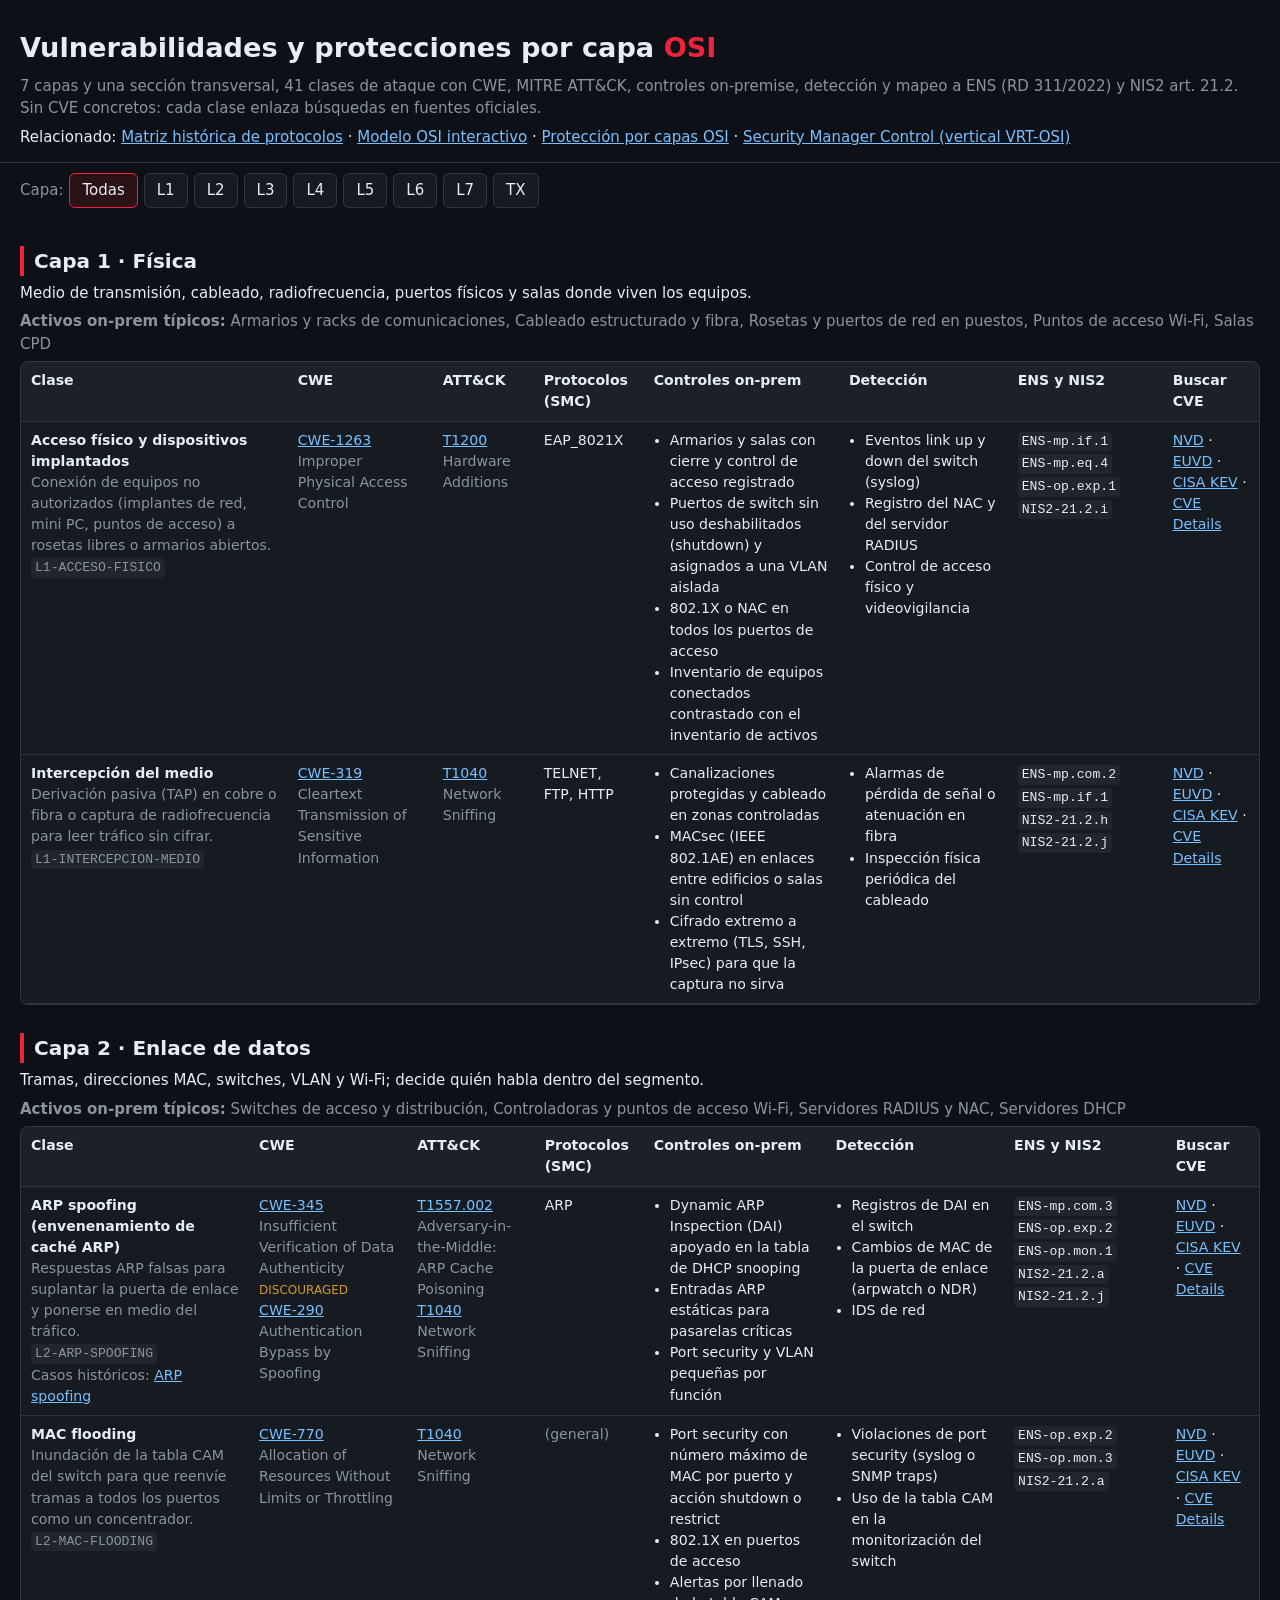
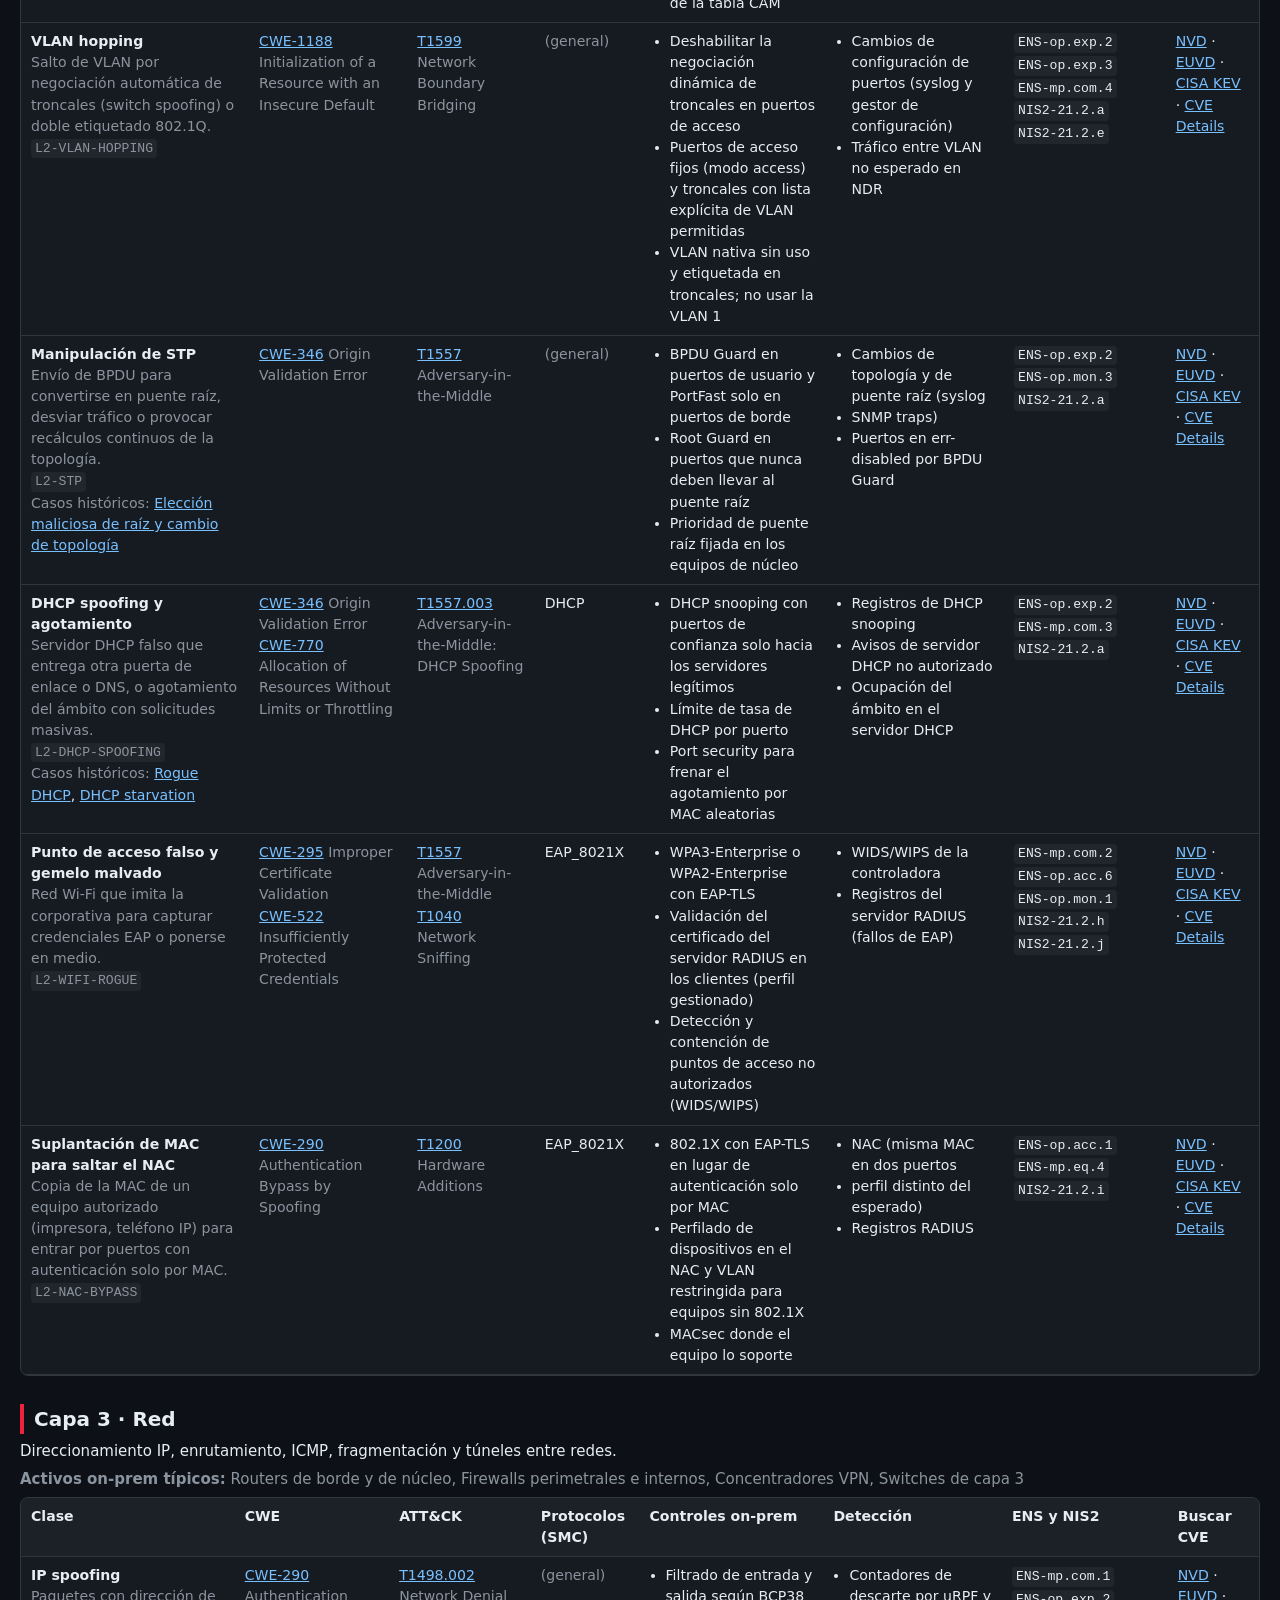
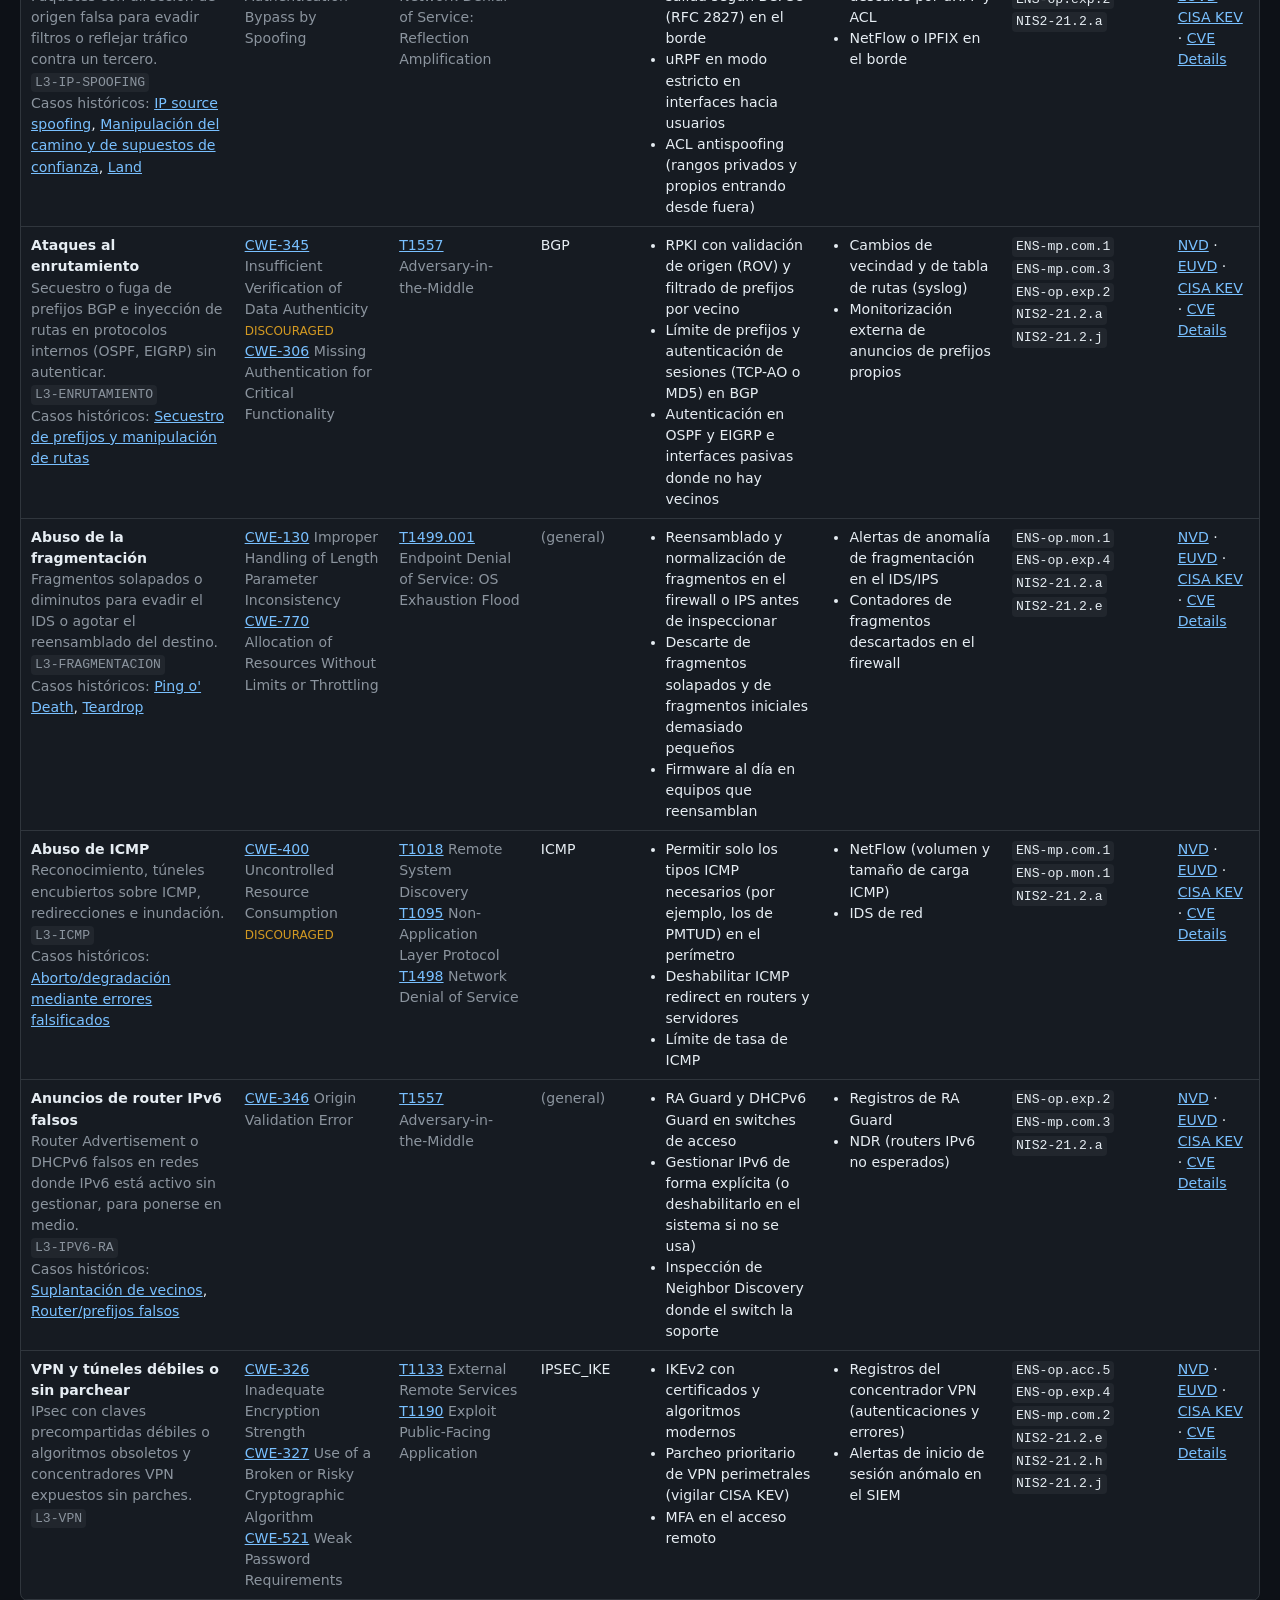
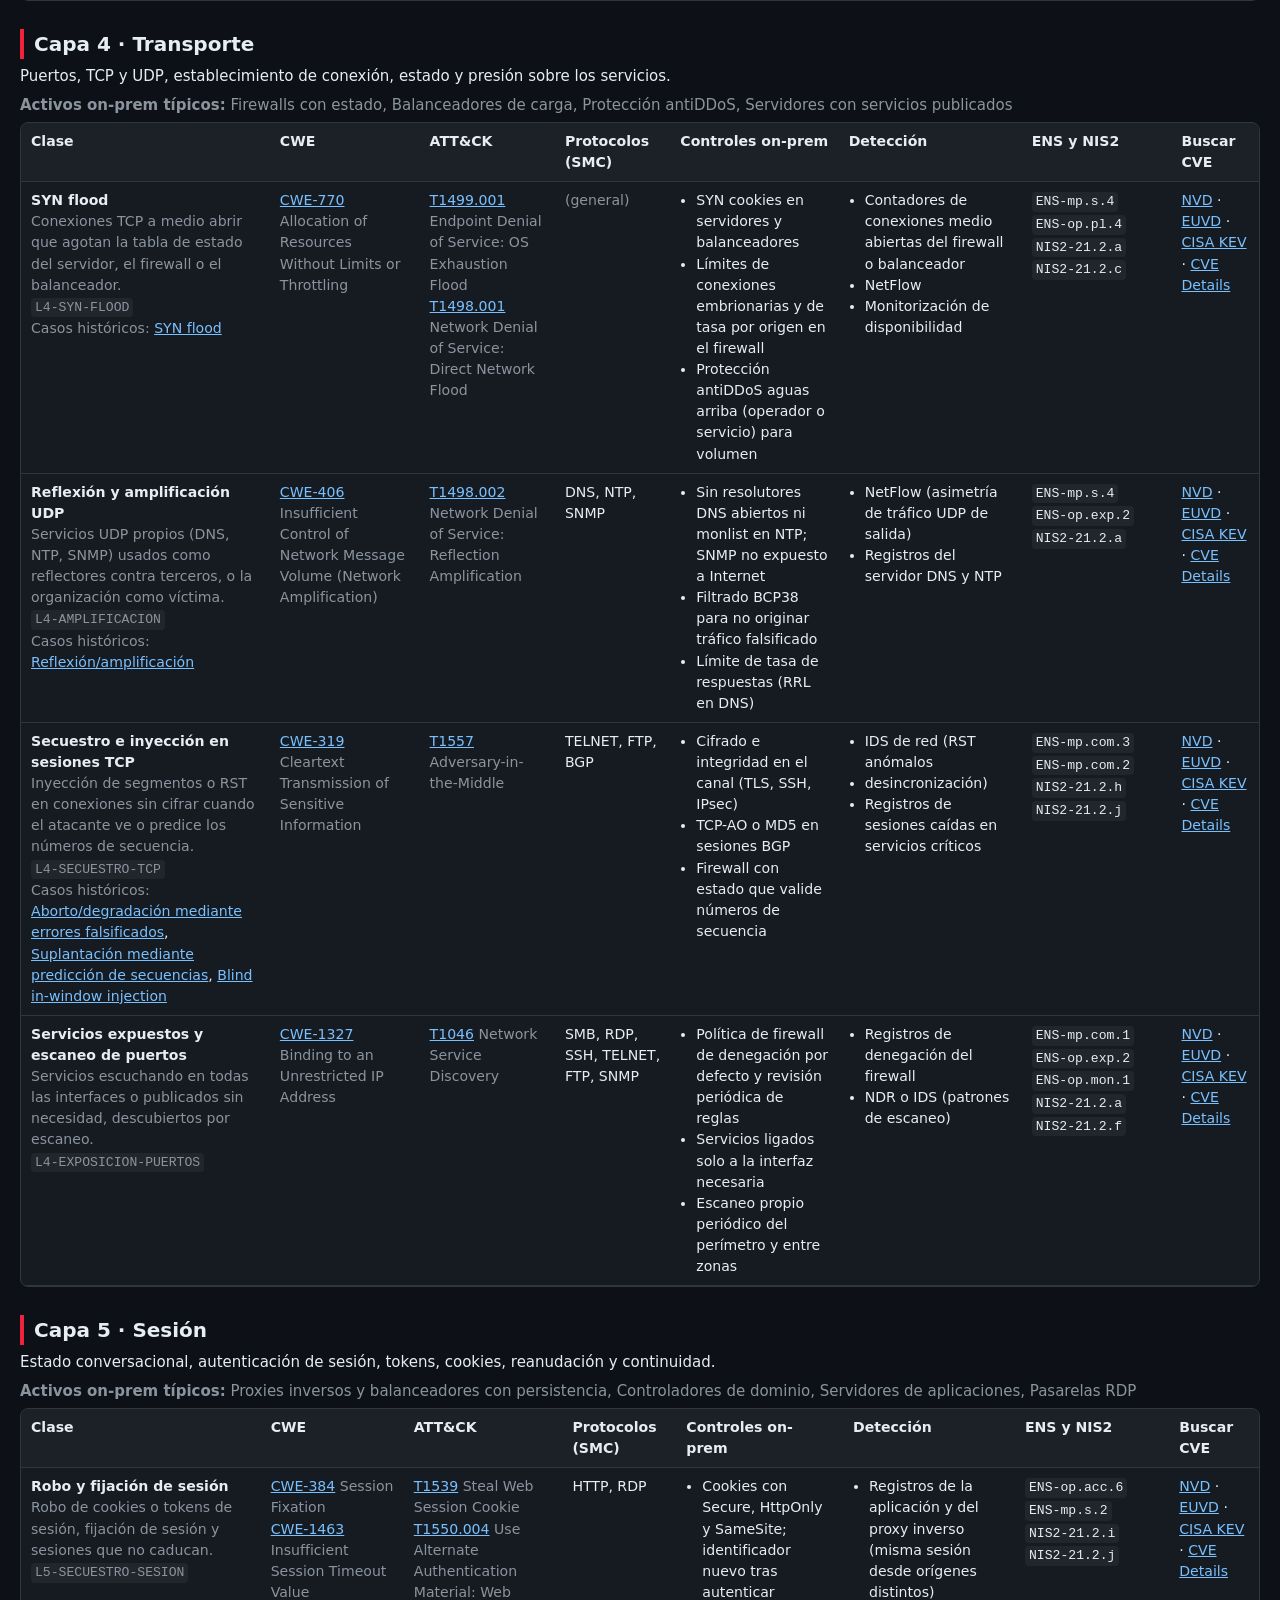
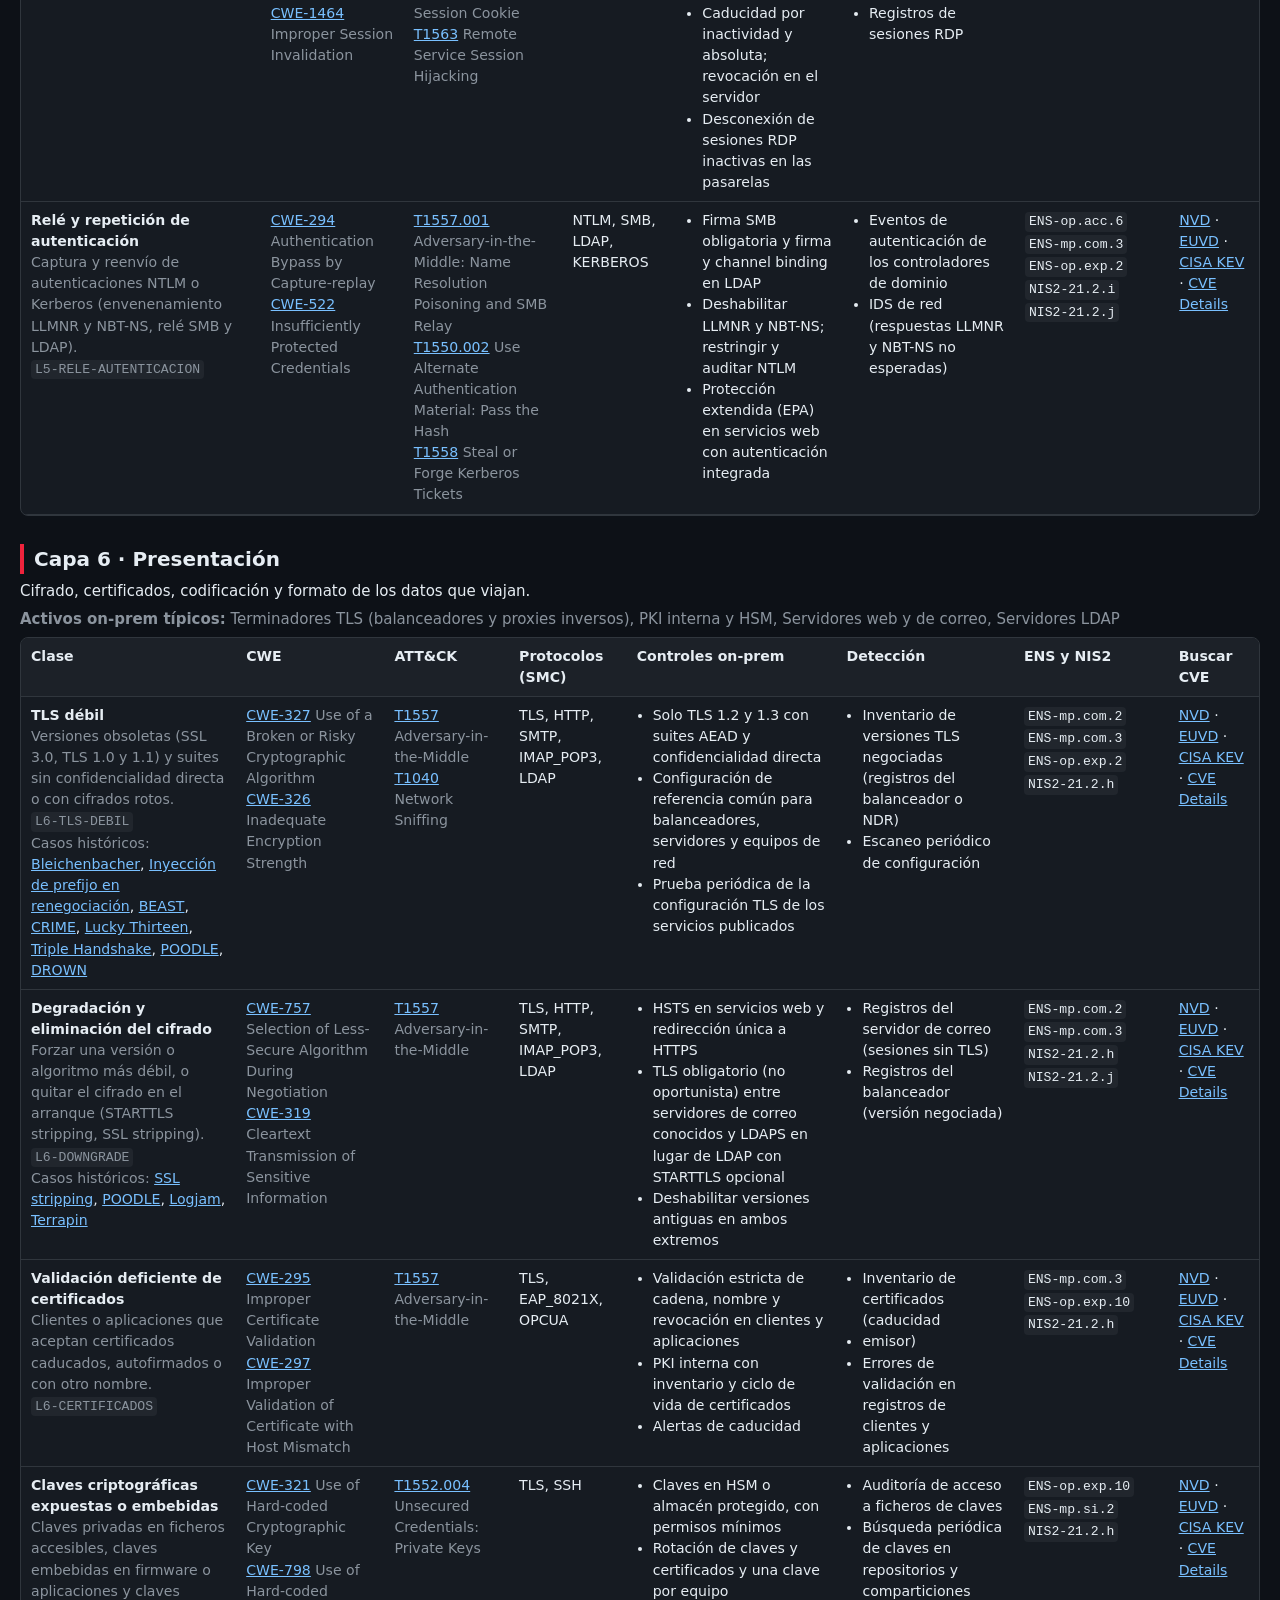
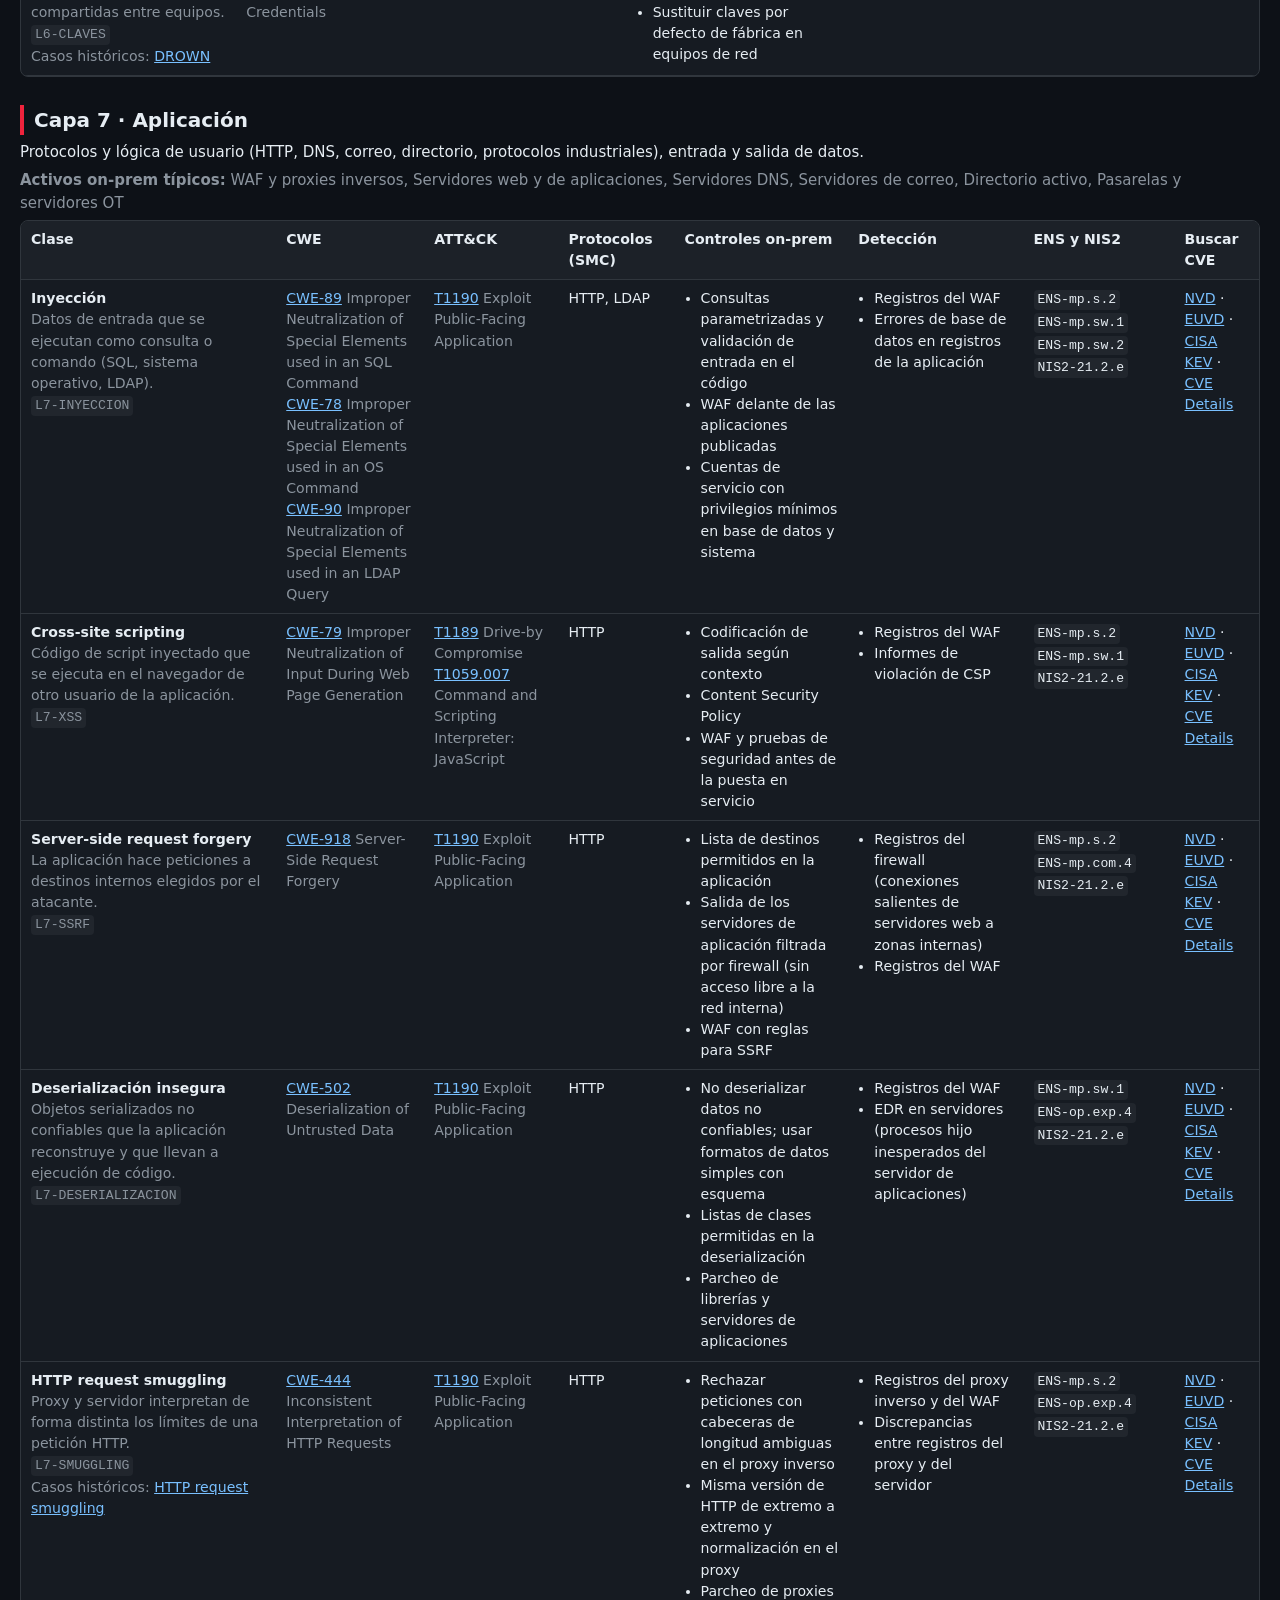
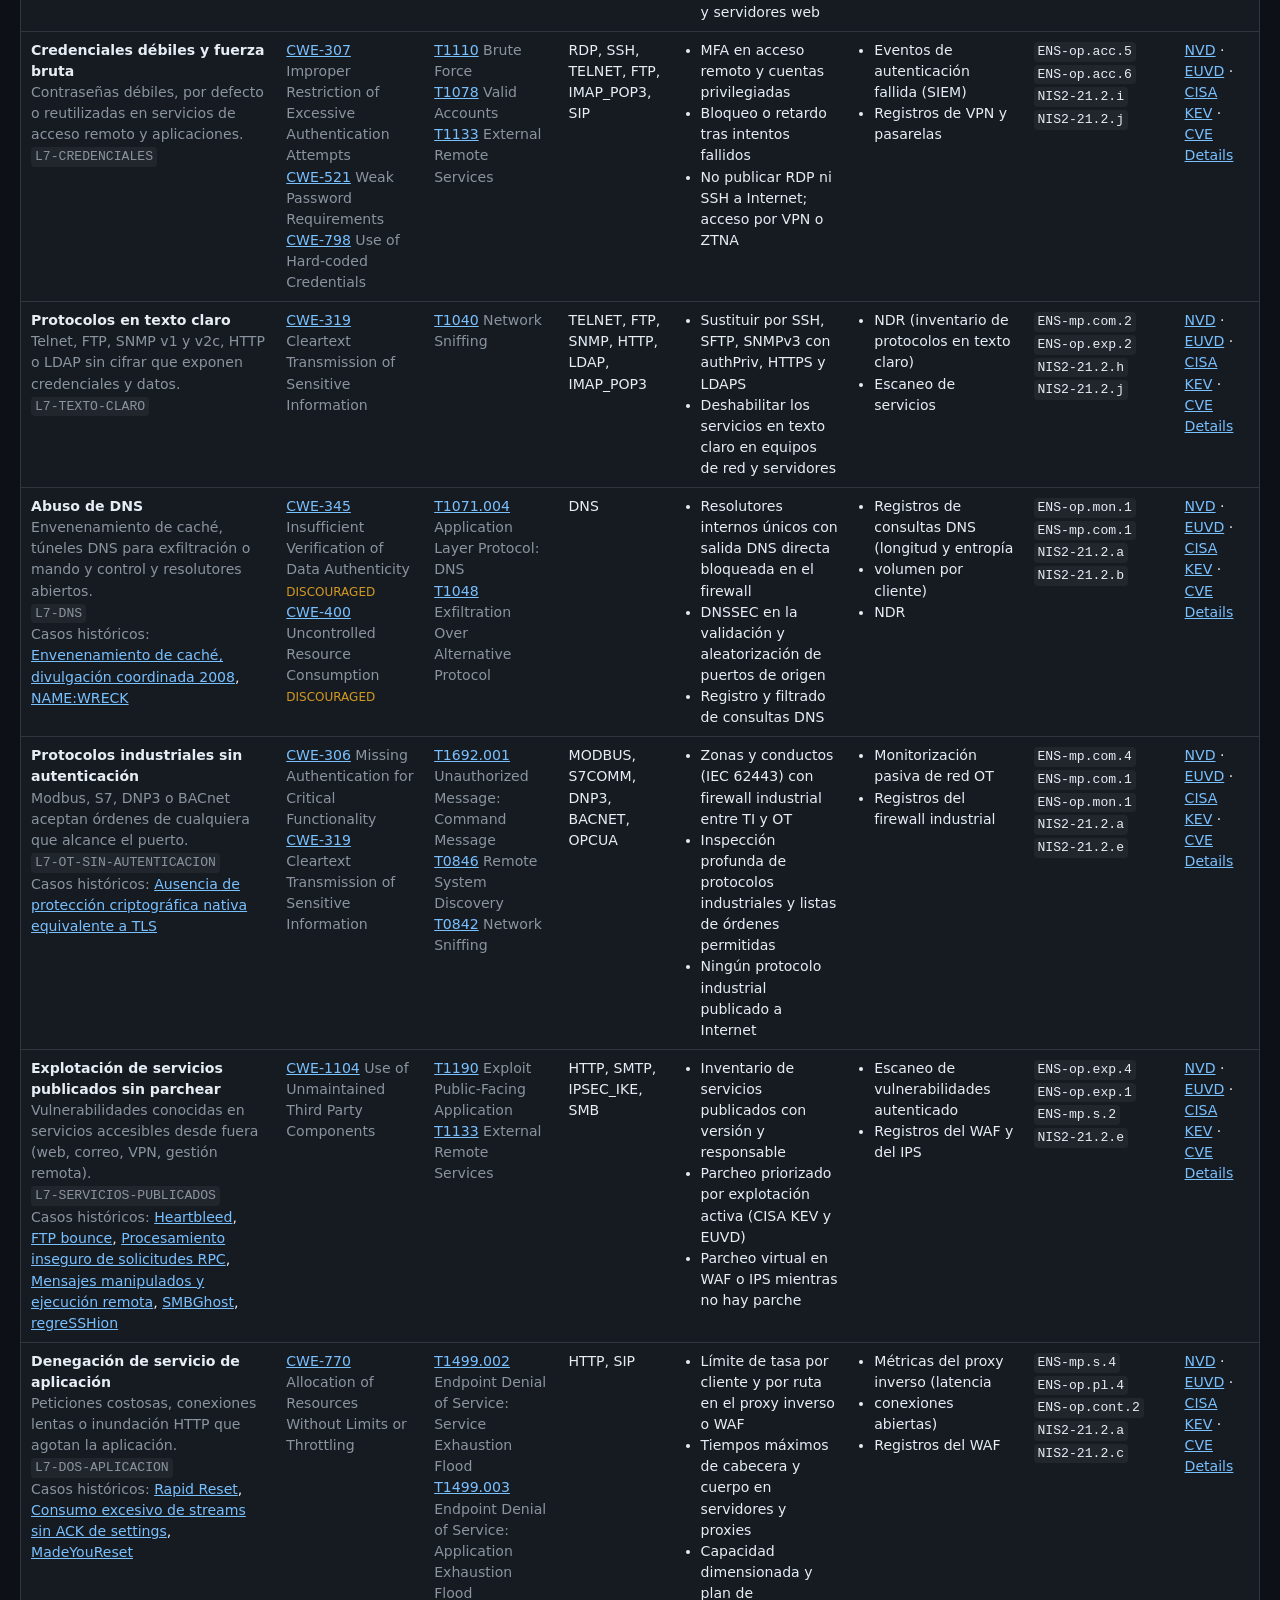
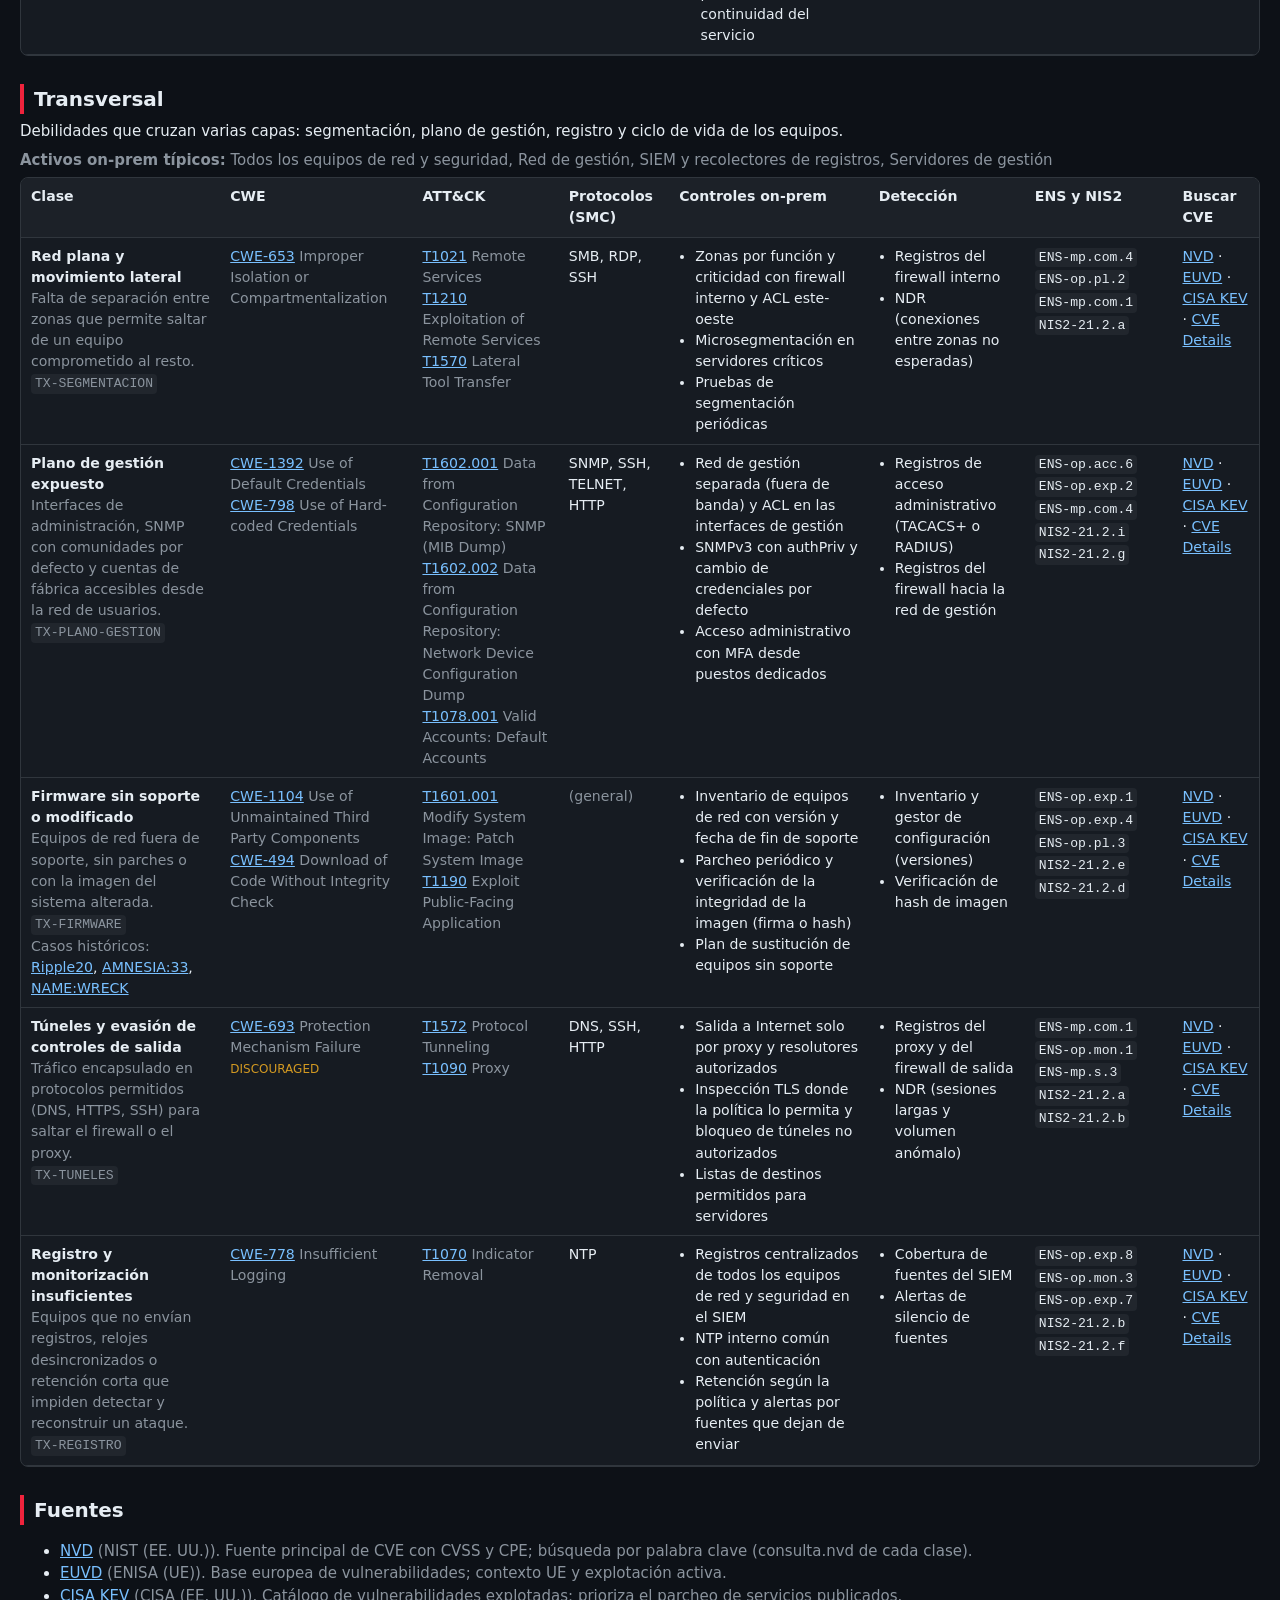
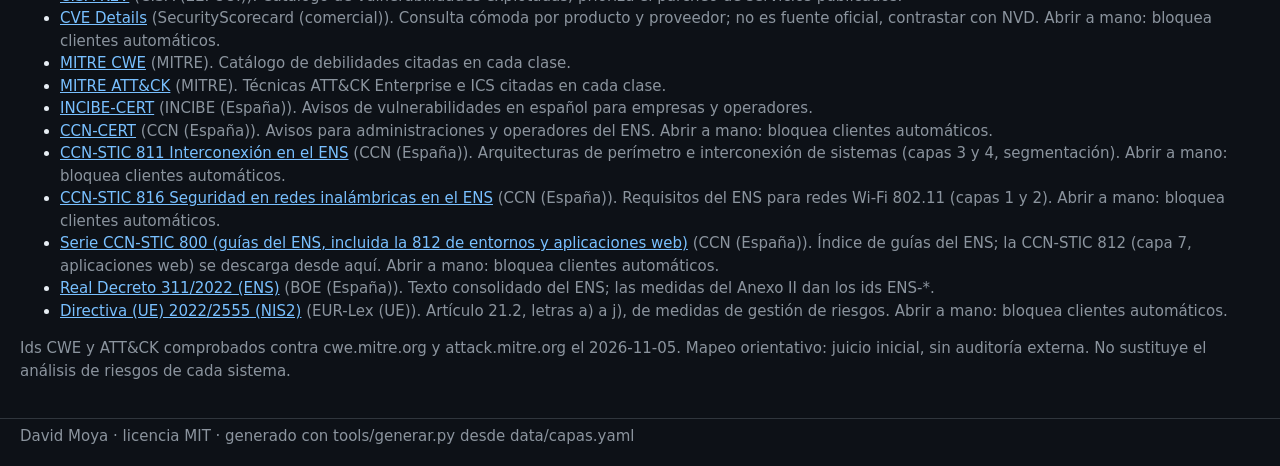
==== commit c8fc93f3: "Publicar la edición 1.1 revisada de la matriz histórica Revisión contra fuentes de las 58 entradas, " ====
--- a/docs/index.html
+++ b/docs/index.html
@@ -36,7 +36,7 @@
 </header>
 <main>
 <nav class="filtro" aria-label="Filtrar por capa"><span class="n">Capa:</span> <button type="button" data-capa="todas" aria-pressed="true">Todas</button><button type="button" data-capa="L1" aria-pressed="false">L1</button><button type="button" data-capa="L2" aria-pressed="false">L2</button><button type="button" data-capa="L3" aria-pressed="false">L3</button><button type="button" data-capa="L4" aria-pressed="false">L4</button><button type="button" data-capa="L5" aria-pressed="false">L5</button><button type="button" data-capa="L6" aria-pressed="false">L6</button><button type="button" data-capa="L7" aria-pressed="false">L7</button><button type="button" data-capa="TX" aria-pressed="false">TX</button></nav>
-<section class="capa" data-capa="L1" id="capa-L1"><h2>Capa 1 · Física</h2><p>Medio de transmisión, cableado, radiofrecuencia, puertos físicos y salas donde viven los equipos.</p><p class="activos"><strong>Activos on-prem típicos:</strong> Armarios y racks de comunicaciones, Cableado estructurado y fibra, Rosetas y puertos de red en puestos, Puntos de acceso Wi-Fi, Salas CPD</p><div class="tabla"><table><thead><tr><th>Clase</th><th>CWE</th><th>ATT&amp;CK</th><th>Protocolos (SMC)</th><th>Controles on-prem</th><th>Detección</th><th>ENS y NIS2</th><th>Buscar CVE</th></tr></thead><tbody><tr id="L1-ACCESO-FISICO"><td><strong>Acceso físico y dispositivos implantados</strong><br><span class="n">Conexión de equipos no autorizados (implantes de red, mini PC, puntos de acceso) a rosetas libres o armarios abiertos.</span><br><code class="id">L1-ACCESO-FISICO</code></td><td><a href="https://cwe.mitre.org/data/definitions/1263.html" rel="noopener">CWE-1263</a> <span class="n">Improper Physical Access Control</span></td><td><a href="https://attack.mitre.org/techniques/T1200/" rel="noopener">T1200</a> <span class="n">Hardware Additions</span></td><td><span title="Capa 2 en SMC">EAP_8021X</span></td><td><ul><li>Armarios y salas con cierre y control de acceso registrado</li><li>Puertos de switch sin uso deshabilitados (shutdown) y asignados a una VLAN aislada</li><li>802.1X o NAC en todos los puertos de acceso</li><li>Inventario de equipos conectados contrastado con el inventario de activos</li></ul></td><td><ul><li>Eventos link up y down del switch (syslog)</li><li>Registro del NAC y del servidor RADIUS</li><li>Control de acceso físico y videovigilancia</li></ul></td><td><code>ENS-mp.if.1</code> <code>ENS-mp.eq.4</code> <code>ENS-op.exp.1</code> <code>NIS2-21.2.i</code></td><td><a href="https://nvd.nist.gov/vuln/search?keyword=hardware%20implant&amp;resultType=records" rel="noopener">NVD</a> · <a href="https://euvd.enisa.europa.eu/search?text=hardware%20implant" rel="noopener">EUVD</a> · <a href="https://www.cisa.gov/known-exploited-vulnerabilities-catalog?search_api_fulltext=hardware%20implant" rel="noopener">CISA KEV</a> · <a href="https://www.cvedetails.com/google-search-results.php?q=hardware%20implant" rel="noopener">CVE Details</a></td></tr><tr id="L1-INTERCEPCION-MEDIO"><td><strong>Intercepción del medio</strong><br><span class="n">Derivación pasiva (TAP) en cobre o fibra o captura de radiofrecuencia para leer tráfico sin cifrar.</span><br><code class="id">L1-INTERCEPCION-MEDIO</code></td><td><a href="https://cwe.mitre.org/data/definitions/319.html" rel="noopener">CWE-319</a> <span class="n">Cleartext Transmission of Sensitive Information</span></td><td><a href="https://attack.mitre.org/techniques/T1040/" rel="noopener">T1040</a> <span class="n">Network Sniffing</span></td><td><span title="Capa 7 en SMC">TELNET</span>, <span title="Capa 7 en SMC">FTP</span>, <span title="Capa 7 en SMC">HTTP</span></td><td><ul><li>Canalizaciones protegidas y cableado en zonas controladas</li><li>MACsec (IEEE 802.1AE) en enlaces entre edificios o salas sin control</li><li>Cifrado extremo a extremo (TLS, SSH, IPsec) para que la captura no sirva</li></ul></td><td><ul><li>Alarmas de pérdida de señal o atenuación en fibra</li><li>Inspección física periódica del cableado</li></ul></td><td><code>ENS-mp.com.2</code> <code>ENS-mp.if.1</code> <code>NIS2-21.2.h</code> <code>NIS2-21.2.j</code></td><td><a href="https://nvd.nist.gov/vuln/search?keyword=cleartext%20transmission&amp;resultType=records" rel="noopener">NVD</a> · <a href="https://euvd.enisa.europa.eu/search?text=cleartext%20transmission" rel="noopener">EUVD</a> · <a href="https://www.cisa.gov/known-exploited-vulnerabilities-catalog?search_api_fulltext=cleartext%20transmission" rel="noopener">CISA KEV</a> · <a href="https://www.cvedetails.com/google-search-results.php?q=cleartext%20transmission" rel="noopener">CVE Details</a></td></tr></tbody></table></div></section><section class="capa" data-capa="L2" id="capa-L2"><h2>Capa 2 · Enlace de datos</h2><p>Tramas, direcciones MAC, switches, VLAN y Wi-Fi; decide quién habla dentro del segmento.</p><p class="activos"><strong>Activos on-prem típicos:</strong> Switches de acceso y distribución, Controladoras y puntos de acceso Wi-Fi, Servidores RADIUS y NAC, Servidores DHCP</p><div class="tabla"><table><thead><tr><th>Clase</th><th>CWE</th><th>ATT&amp;CK</th><th>Protocolos (SMC)</th><th>Controles on-prem</th><th>Detección</th><th>ENS y NIS2</th><th>Buscar CVE</th></tr></thead><tbody><tr id="L2-ARP-SPOOFING"><td><strong>ARP spoofing (envenenamiento de caché ARP)</strong><br><span class="n">Respuestas ARP falsas para suplantar la puerta de enlace y ponerse en medio del tráfico.</span><br><code class="id">L2-ARP-SPOOFING</code></td><td><a href="https://cwe.mitre.org/data/definitions/345.html" rel="noopener">CWE-345</a> <span class="n">Insufficient Verification of Data Authenticity</span> <span class="aviso" title="Uso de mapeo en MITRE">DISCOURAGED</span><br><a href="https://cwe.mitre.org/data/definitions/290.html" rel="noopener">CWE-290</a> <span class="n">Authentication Bypass by Spoofing</span></td><td><a href="https://attack.mitre.org/techniques/T1557/002/" rel="noopener">T1557.002</a> <span class="n">Adversary-in-the-Middle: ARP Cache Poisoning</span><br><a href="https://attack.mitre.org/techniques/T1040/" rel="noopener">T1040</a> <span class="n">Network Sniffing</span></td><td><span title="Capa 2 en SMC">ARP</span></td><td><ul><li>Dynamic ARP Inspection (DAI) apoyado en la tabla de DHCP snooping</li><li>Entradas ARP estáticas para pasarelas críticas</li><li>Port security y VLAN pequeñas por función</li></ul></td><td><ul><li>Registros de DAI en el switch</li><li>Cambios de MAC de la puerta de enlace (arpwatch o NDR)</li><li>IDS de red</li></ul></td><td><code>ENS-mp.com.3</code> <code>ENS-op.exp.2</code> <code>ENS-op.mon.1</code> <code>NIS2-21.2.a</code> <code>NIS2-21.2.j</code></td><td><a href="https://nvd.nist.gov/vuln/search?keyword=ARP%20spoofing&amp;resultType=records" rel="noopener">NVD</a> · <a href="https://euvd.enisa.europa.eu/search?text=ARP%20spoofing" rel="noopener">EUVD</a> · <a href="https://www.cisa.gov/known-exploited-vulnerabilities-catalog?search_api_fulltext=ARP%20spoofing" rel="noopener">CISA KEV</a> · <a href="https://www.cvedetails.com/google-search-results.php?q=ARP%20spoofing" rel="noopener">CVE Details</a></td></tr><tr id="L2-MAC-FLOODING"><td><strong>MAC flooding</strong><br><span class="n">Inundación de la tabla CAM del switch para que reenvíe tramas a todos los puertos como un concentrador.</span><br><code class="id">L2-MAC-FLOODING</code></td><td><a href="https://cwe.mitre.org/data/definitions/770.html" rel="noopener">CWE-770</a> <span class="n">Allocation of Resources Without Limits or Throttling</span></td><td><a href="https://attack.mitre.org/techniques/T1040/" rel="noopener">T1040</a> <span class="n">Network Sniffing</span></td><td><span class="n">(general)</span></td><td><ul><li>Port security con número máximo de MAC por puerto y acción shutdown o restrict</li><li>802.1X en puertos de acceso</li><li>Alertas por llenado de la tabla CAM</li></ul></td><td><ul><li>Violaciones de port security (syslog o SNMP traps)</li><li>Uso de la tabla CAM en la monitorización del switch</li></ul></td><td><code>ENS-op.exp.2</code> <code>ENS-op.mon.3</code> <code>NIS2-21.2.a</code></td><td><a href="https://nvd.nist.gov/vuln/search?keyword=MAC%20flooding&amp;resultType=records" rel="noopener">NVD</a> · <a href="https://euvd.enisa.europa.eu/search?text=MAC%20flooding" rel="noopener">EUVD</a> · <a href="https://www.cisa.gov/known-exploited-vulnerabilities-catalog?search_api_fulltext=MAC%20flooding" rel="noopener">CISA KEV</a> · <a href="https://www.cvedetails.com/google-search-results.php?q=MAC%20flooding" rel="noopener">CVE Details</a></td></tr><tr id="L2-VLAN-HOPPING"><td><strong>VLAN hopping</strong><br><span class="n">Salto de VLAN por negociación automática de troncales (switch spoofing) o doble etiquetado 802.1Q.</span><br><code class="id">L2-VLAN-HOPPING</code></td><td><a href="https://cwe.mitre.org/data/definitions/1188.html" rel="noopener">CWE-1188</a> <span class="n">Initialization of a Resource with an Insecure Default</span></td><td><a href="https://attack.mitre.org/techniques/T1599/" rel="noopener">T1599</a> <span class="n">Network Boundary Bridging</span></td><td><span class="n">(general)</span></td><td><ul><li>Deshabilitar la negociación dinámica de troncales en puertos de acceso</li><li>Puertos de acceso fijos (modo access) y troncales con lista explícita de VLAN permitidas</li><li>VLAN nativa sin uso y etiquetada en troncales; no usar la VLAN 1</li></ul></td><td><ul><li>Cambios de configuración de puertos (syslog y gestor de configuración)</li><li>Tráfico entre VLAN no esperado en NDR</li></ul></td><td><code>ENS-op.exp.2</code> <code>ENS-op.exp.3</code> <code>ENS-mp.com.4</code> <code>NIS2-21.2.a</code> <code>NIS2-21.2.e</code></td><td><a href="https://nvd.nist.gov/vuln/search?keyword=VLAN%20hopping&amp;resultType=records" rel="noopener">NVD</a> · <a href="https://euvd.enisa.europa.eu/search?text=VLAN%20hopping" rel="noopener">EUVD</a> · <a href="https://www.cisa.gov/known-exploited-vulnerabilities-catalog?search_api_fulltext=VLAN%20hopping" rel="noopener">CISA KEV</a> · <a href="https://www.cvedetails.com/google-search-results.php?q=VLAN%20hopping" rel="noopener">CVE Details</a></td></tr><tr id="L2-STP"><td><strong>Manipulación de STP</strong><br><span class="n">Envío de BPDU para convertirse en puente raíz, desviar tráfico o provocar recálculos continuos de la topología.</span><br><code class="id">L2-STP</code></td><td><a href="https://cwe.mitre.org/data/definitions/346.html" rel="noopener">CWE-346</a> <span class="n">Origin Validation Error</span></td><td><a href="https://attack.mitre.org/techniques/T1557/" rel="noopener">T1557</a> <span class="n">Adversary-in-the-Middle</span></td><td><span class="n">(general)</span></td><td><ul><li>BPDU Guard en puertos de usuario y PortFast solo en puertos de borde</li><li>Root Guard en puertos que nunca deben llevar al puente raíz</li><li>Prioridad de puente raíz fijada en los equipos de núcleo</li></ul></td><td><ul><li>Cambios de topología y de puente raíz (syslog</li><li>SNMP traps)</li><li>Puertos en err-disabled por BPDU Guard</li></ul></td><td><code>ENS-op.exp.2</code> <code>ENS-op.mon.3</code> <code>NIS2-21.2.a</code></td><td><a href="https://nvd.nist.gov/vuln/search?keyword=spanning%20tree&amp;resultType=records" rel="noopener">NVD</a> · <a href="https://euvd.enisa.europa.eu/search?text=spanning%20tree" rel="noopener">EUVD</a> · <a href="https://www.cisa.gov/known-exploited-vulnerabilities-catalog?search_api_fulltext=spanning%20tree" rel="noopener">CISA KEV</a> · <a href="https://www.cvedetails.com/google-search-results.php?q=spanning%20tree" rel="noopener">CVE Details</a></td></tr><tr id="L2-DHCP-SPOOFING"><td><strong>DHCP spoofing y agotamiento</strong><br><span class="n">Servidor DHCP falso que entrega otra puerta de enlace o DNS, o agotamiento del ámbito con solicitudes masivas.</span><br><code class="id">L2-DHCP-SPOOFING</code></td><td><a href="https://cwe.mitre.org/data/definitions/346.html" rel="noopener">CWE-346</a> <span class="n">Origin Validation Error</span><br><a href="https://cwe.mitre.org/data/definitions/770.html" rel="noopener">CWE-770</a> <span class="n">Allocation of Resources Without Limits or Throttling</span></td><td><a href="https://attack.mitre.org/techniques/T1557/003/" rel="noopener">T1557.003</a> <span class="n">Adversary-in-the-Middle: DHCP Spoofing</span></td><td><span title="Capa 7 en SMC">DHCP</span></td><td><ul><li>DHCP snooping con puertos de confianza solo hacia los servidores legítimos</li><li>Límite de tasa de DHCP por puerto</li><li>Port security para frenar el agotamiento por MAC aleatorias</li></ul></td><td><ul><li>Registros de DHCP snooping</li><li>Avisos de servidor DHCP no autorizado</li><li>Ocupación del ámbito en el servidor DHCP</li></ul></td><td><code>ENS-op.exp.2</code> <code>ENS-mp.com.3</code> <code>NIS2-21.2.a</code></td><td><a href="https://nvd.nist.gov/vuln/search?keyword=DHCP%20spoofing&amp;resultType=records" rel="noopener">NVD</a> · <a href="https://euvd.enisa.europa.eu/search?text=DHCP%20spoofing" rel="noopener">EUVD</a> · <a href="https://www.cisa.gov/known-exploited-vulnerabilities-catalog?search_api_fulltext=DHCP%20spoofing" rel="noopener">CISA KEV</a> · <a href="https://www.cvedetails.com/google-search-results.php?q=DHCP%20spoofing" rel="noopener">CVE Details</a></td></tr><tr id="L2-WIFI-ROGUE"><td><strong>Punto de acceso falso y gemelo malvado</strong><br><span class="n">Red Wi-Fi que imita la corporativa para capturar credenciales EAP o ponerse en medio.</span><br><code class="id">L2-WIFI-ROGUE</code></td><td><a href="https://cwe.mitre.org/data/definitions/295.html" rel="noopener">CWE-295</a> <span class="n">Improper Certificate Validation</span><br><a href="https://cwe.mitre.org/data/definitions/522.html" rel="noopener">CWE-522</a> <span class="n">Insufficiently Protected Credentials</span></td><td><a href="https://attack.mitre.org/techniques/T1557/" rel="noopener">T1557</a> <span class="n">Adversary-in-the-Middle</span><br><a href="https://attack.mitre.org/techniques/T1040/" rel="noopener">T1040</a> <span class="n">Network Sniffing</span></td><td><span title="Capa 2 en SMC">EAP_8021X</span></td><td><ul><li>WPA3-Enterprise o WPA2-Enterprise con EAP-TLS</li><li>Validación del certificado del servidor RADIUS en los clientes (perfil gestionado)</li><li>Detección y contención de puntos de acceso no autorizados (WIDS/WIPS)</li></ul></td><td><ul><li>WIDS/WIPS de la controladora</li><li>Registros del servidor RADIUS (fallos de EAP)</li></ul></td><td><code>ENS-mp.com.2</code> <code>ENS-op.acc.6</code> <code>ENS-op.mon.1</code> <code>NIS2-21.2.h</code> <code>NIS2-21.2.j</code></td><td><a href="https://nvd.nist.gov/vuln/search?keyword=rogue%20access%20point&amp;resultType=records" rel="noopener">NVD</a> · <a href="https://euvd.enisa.europa.eu/search?text=rogue%20access%20point" rel="noopener">EUVD</a> · <a href="https://www.cisa.gov/known-exploited-vulnerabilities-catalog?search_api_fulltext=rogue%20access%20point" rel="noopener">CISA KEV</a> · <a href="https://www.cvedetails.com/google-search-results.php?q=rogue%20access%20point" rel="noopener">CVE Details</a></td></tr><tr id="L2-NAC-BYPASS"><td><strong>Suplantación de MAC para saltar el NAC</strong><br><span class="n">Copia de la MAC de un equipo autorizado (impresora, teléfono IP) para entrar por puertos con autenticación solo por MAC.</span><br><code class="id">L2-NAC-BYPASS</code></td><td><a href="https://cwe.mitre.org/data/definitions/290.html" rel="noopener">CWE-290</a> <span class="n">Authentication Bypass by Spoofing</span></td><td><a href="https://attack.mitre.org/techniques/T1200/" rel="noopener">T1200</a> <span class="n">Hardware Additions</span></td><td><span title="Capa 2 en SMC">EAP_8021X</span></td><td><ul><li>802.1X con EAP-TLS en lugar de autenticación solo por MAC</li><li>Perfilado de dispositivos en el NAC y VLAN restringida para equipos sin 802.1X</li><li>MACsec donde el equipo lo soporte</li></ul></td><td><ul><li>NAC (misma MAC en dos puertos</li><li>perfil distinto del esperado)</li><li>Registros RADIUS</li></ul></td><td><code>ENS-op.acc.1</code> <code>ENS-mp.eq.4</code> <code>NIS2-21.2.i</code></td><td><a href="https://nvd.nist.gov/vuln/search?keyword=MAC%20authentication%20bypass&amp;resultType=records" rel="noopener">NVD</a> · <a href="https://euvd.enisa.europa.eu/search?text=MAC%20authentication%20bypass" rel="noopener">EUVD</a> · <a href="https://www.cisa.gov/known-exploited-vulnerabilities-catalog?search_api_fulltext=MAC%20authentication%20bypass" rel="noopener">CISA KEV</a> · <a href="https://www.cvedetails.com/google-search-results.php?q=MAC%20authentication%20bypass" rel="noopener">CVE Details</a></td></tr></tbody></table></div></section><section class="capa" data-capa="L3" id="capa-L3"><h2>Capa 3 · Red</h2><p>Direccionamiento IP, enrutamiento, ICMP, fragmentación y túneles entre redes.</p><p class="activos"><strong>Activos on-prem típicos:</strong> Routers de borde y de núcleo, Firewalls perimetrales e internos, Concentradores VPN, Switches de capa 3</p><div class="tabla"><table><thead><tr><th>Clase</th><th>CWE</th><th>ATT&amp;CK</th><th>Protocolos (SMC)</th><th>Controles on-prem</th><th>Detección</th><th>ENS y NIS2</th><th>Buscar CVE</th></tr></thead><tbody><tr id="L3-IP-SPOOFING"><td><strong>IP spoofing</strong><br><span class="n">Paquetes con dirección de origen falsa para evadir filtros o reflejar tráfico contra un tercero.</span><br><code class="id">L3-IP-SPOOFING</code></td><td><a href="https://cwe.mitre.org/data/definitions/290.html" rel="noopener">CWE-290</a> <span class="n">Authentication Bypass by Spoofing</span></td><td><a href="https://attack.mitre.org/techniques/T1498/002/" rel="noopener">T1498.002</a> <span class="n">Network Denial of Service: Reflection Amplification</span></td><td><span class="n">(general)</span></td><td><ul><li>Filtrado de entrada y salida según BCP38 (RFC 2827) en el borde</li><li>uRPF en modo estricto en interfaces hacia usuarios</li><li>ACL antispoofing (rangos privados y propios entrando desde fuera)</li></ul></td><td><ul><li>Contadores de descarte por uRPF y ACL</li><li>NetFlow o IPFIX en el borde</li></ul></td><td><code>ENS-mp.com.1</code> <code>ENS-op.exp.2</code> <code>NIS2-21.2.a</code></td><td><a href="https://nvd.nist.gov/vuln/search?keyword=IP%20spoofing&amp;resultType=records" rel="noopener">NVD</a> · <a href="https://euvd.enisa.europa.eu/search?text=IP%20spoofing" rel="noopener">EUVD</a> · <a href="https://www.cisa.gov/known-exploited-vulnerabilities-catalog?search_api_fulltext=IP%20spoofing" rel="noopener">CISA KEV</a> · <a href="https://www.cvedetails.com/google-search-results.php?q=IP%20spoofing" rel="noopener">CVE Details</a></td></tr><tr id="L3-ENRUTAMIENTO"><td><strong>Ataques al enrutamiento</strong><br><span class="n">Secuestro o fuga de prefijos BGP e inyección de rutas en protocolos internos (OSPF, EIGRP) sin autenticar.</span><br><code class="id">L3-ENRUTAMIENTO</code></td><td><a href="https://cwe.mitre.org/data/definitions/345.html" rel="noopener">CWE-345</a> <span class="n">Insufficient Verification of Data Authenticity</span> <span class="aviso" title="Uso de mapeo en MITRE">DISCOURAGED</span><br><a href="https://cwe.mitre.org/data/definitions/306.html" rel="noopener">CWE-306</a> <span class="n">Missing Authentication for Critical Functionality</span></td><td><a href="https://attack.mitre.org/techniques/T1557/" rel="noopener">T1557</a> <span class="n">Adversary-in-the-Middle</span></td><td><span title="Capa 7 en SMC">BGP</span></td><td><ul><li>RPKI con validación de origen (ROV) y filtrado de prefijos por vecino</li><li>Límite de prefijos y autenticación de sesiones (TCP-AO o MD5) en BGP</li><li>Autenticación en OSPF y EIGRP e interfaces pasivas donde no hay vecinos</li></ul></td><td><ul><li>Cambios de vecindad y de tabla de rutas (syslog)</li><li>Monitorización externa de anuncios de prefijos propios</li></ul></td><td><code>ENS-mp.com.1</code> <code>ENS-mp.com.3</code> <code>ENS-op.exp.2</code> <code>NIS2-21.2.a</code> <code>NIS2-21.2.j</code></td><td><a href="https://nvd.nist.gov/vuln/search?keyword=BGP&amp;resultType=records" rel="noopener">NVD</a> · <a href="https://euvd.enisa.europa.eu/search?text=BGP" rel="noopener">EUVD</a> · <a href="https://www.cisa.gov/known-exploited-vulnerabilities-catalog?search_api_fulltext=BGP" rel="noopener">CISA KEV</a> · <a href="https://www.cvedetails.com/google-search-results.php?q=BGP" rel="noopener">CVE Details</a></td></tr><tr id="L3-FRAGMENTACION"><td><strong>Abuso de la fragmentación</strong><br><span class="n">Fragmentos solapados o diminutos para evadir el IDS o agotar el reensamblado del destino.</span><br><code class="id">L3-FRAGMENTACION</code></td><td><a href="https://cwe.mitre.org/data/definitions/130.html" rel="noopener">CWE-130</a> <span class="n">Improper Handling of Length Parameter Inconsistency</span><br><a href="https://cwe.mitre.org/data/definitions/770.html" rel="noopener">CWE-770</a> <span class="n">Allocation of Resources Without Limits or Throttling</span></td><td><a href="https://attack.mitre.org/techniques/T1499/001/" rel="noopener">T1499.001</a> <span class="n">Endpoint Denial of Service: OS Exhaustion Flood</span></td><td><span class="n">(general)</span></td><td><ul><li>Reensamblado y normalización de fragmentos en el firewall o IPS antes de inspeccionar</li><li>Descarte de fragmentos solapados y de fragmentos iniciales demasiado pequeños</li><li>Firmware al día en equipos que reensamblan</li></ul></td><td><ul><li>Alertas de anomalía de fragmentación en el IDS/IPS</li><li>Contadores de fragmentos descartados en el firewall</li></ul></td><td><code>ENS-op.mon.1</code> <code>ENS-op.exp.4</code> <code>NIS2-21.2.a</code> <code>NIS2-21.2.e</code></td><td><a href="https://nvd.nist.gov/vuln/search?keyword=IP%20fragmentation&amp;resultType=records" rel="noopener">NVD</a> · <a href="https://euvd.enisa.europa.eu/search?text=IP%20fragmentation" rel="noopener">EUVD</a> · <a href="https://www.cisa.gov/known-exploited-vulnerabilities-catalog?search_api_fulltext=IP%20fragmentation" rel="noopener">CISA KEV</a> · <a href="https://www.cvedetails.com/google-search-results.php?q=IP%20fragmentation" rel="noopener">CVE Details</a></td></tr><tr id="L3-ICMP"><td><strong>Abuso de ICMP</strong><br><span class="n">Reconocimiento, túneles encubiertos sobre ICMP, redirecciones e inundación.</span><br><code class="id">L3-ICMP</code></td><td><a href="https://cwe.mitre.org/data/definitions/400.html" rel="noopener">CWE-400</a> <span class="n">Uncontrolled Resource Consumption</span> <span class="aviso" title="Uso de mapeo en MITRE">DISCOURAGED</span></td><td><a href="https://attack.mitre.org/techniques/T1018/" rel="noopener">T1018</a> <span class="n">Remote System Discovery</span><br><a href="https://attack.mitre.org/techniques/T1095/" rel="noopener">T1095</a> <span class="n">Non-Application Layer Protocol</span><br><a href="https://attack.mitre.org/techniques/T1498/" rel="noopener">T1498</a> <span class="n">Network Denial of Service</span></td><td><span title="Capa 3 en SMC">ICMP</span></td><td><ul><li>Permitir solo los tipos ICMP necesarios (por ejemplo, los de PMTUD) en el perímetro</li><li>Deshabilitar ICMP redirect en routers y servidores</li><li>Límite de tasa de ICMP</li></ul></td><td><ul><li>NetFlow (volumen y tamaño de carga ICMP)</li><li>IDS de red</li></ul></td><td><code>ENS-mp.com.1</code> <code>ENS-op.mon.1</code> <code>NIS2-21.2.a</code></td><td><a href="https://nvd.nist.gov/vuln/search?keyword=ICMP&amp;resultType=records" rel="noopener">NVD</a> · <a href="https://euvd.enisa.europa.eu/search?text=ICMP" rel="noopener">EUVD</a> · <a href="https://www.cisa.gov/known-exploited-vulnerabilities-catalog?search_api_fulltext=ICMP" rel="noopener">CISA KEV</a> · <a href="https://www.cvedetails.com/google-search-results.php?q=ICMP" rel="noopener">CVE Details</a></td></tr><tr id="L3-IPV6-RA"><td><strong>Anuncios de router IPv6 falsos</strong><br><span class="n">Router Advertisement o DHCPv6 falsos en redes donde IPv6 está activo sin gestionar, para ponerse en medio.</span><br><code class="id">L3-IPV6-RA</code></td><td><a href="https://cwe.mitre.org/data/definitions/346.html" rel="noopener">CWE-346</a> <span class="n">Origin Validation Error</span></td><td><a href="https://attack.mitre.org/techniques/T1557/" rel="noopener">T1557</a> <span class="n">Adversary-in-the-Middle</span></td><td><span class="n">(general)</span></td><td><ul><li>RA Guard y DHCPv6 Guard en switches de acceso</li><li>Gestionar IPv6 de forma explícita (o deshabilitarlo en el sistema si no se usa)</li><li>Inspección de Neighbor Discovery donde el switch la soporte</li></ul></td><td><ul><li>Registros de RA Guard</li><li>NDR (routers IPv6 no esperados)</li></ul></td><td><code>ENS-op.exp.2</code> <code>ENS-mp.com.3</code> <code>NIS2-21.2.a</code></td><td><a href="https://nvd.nist.gov/vuln/search?keyword=IPv6%20router%20advertisement&amp;resultType=records" rel="noopener">NVD</a> · <a href="https://euvd.enisa.europa.eu/search?text=IPv6%20router%20advertisement" rel="noopener">EUVD</a> · <a href="https://www.cisa.gov/known-exploited-vulnerabilities-catalog?search_api_fulltext=IPv6%20router%20advertisement" rel="noopener">CISA KEV</a> · <a href="https://www.cvedetails.com/google-search-results.php?q=IPv6%20router%20advertisement" rel="noopener">CVE Details</a></td></tr><tr id="L3-VPN"><td><strong>VPN y túneles débiles o sin parchear</strong><br><span class="n">IPsec con claves precompartidas débiles o algoritmos obsoletos y concentradores VPN expuestos sin parches.</span><br><code class="id">L3-VPN</code></td><td><a href="https://cwe.mitre.org/data/definitions/326.html" rel="noopener">CWE-326</a> <span class="n">Inadequate Encryption Strength</span><br><a href="https://cwe.mitre.org/data/definitions/327.html" rel="noopener">CWE-327</a> <span class="n">Use of a Broken or Risky Cryptographic Algorithm</span><br><a href="https://cwe.mitre.org/data/definitions/521.html" rel="noopener">CWE-521</a> <span class="n">Weak Password Requirements</span></td><td><a href="https://attack.mitre.org/techniques/T1133/" rel="noopener">T1133</a> <span class="n">External Remote Services</span><br><a href="https://attack.mitre.org/techniques/T1190/" rel="noopener">T1190</a> <span class="n">Exploit Public-Facing Application</span></td><td><span title="Capa 3 en SMC">IPSEC_IKE</span></td><td><ul><li>IKEv2 con certificados y algoritmos modernos</li><li>Parcheo prioritario de VPN perimetrales (vigilar CISA KEV)</li><li>MFA en el acceso remoto</li></ul></td><td><ul><li>Registros del concentrador VPN (autenticaciones y errores)</li><li>Alertas de inicio de sesión anómalo en el SIEM</li></ul></td><td><code>ENS-op.acc.5</code> <code>ENS-op.exp.4</code> <code>ENS-mp.com.2</code> <code>NIS2-21.2.e</code> <code>NIS2-21.2.h</code> <code>NIS2-21.2.j</code></td><td><a href="https://nvd.nist.gov/vuln/search?keyword=IKE&amp;resultType=records" rel="noopener">NVD</a> · <a href="https://euvd.enisa.europa.eu/search?text=IKE" rel="noopener">EUVD</a> · <a href="https://www.cisa.gov/known-exploited-vulnerabilities-catalog?search_api_fulltext=IKE" rel="noopener">CISA KEV</a> · <a href="https://www.cvedetails.com/google-search-results.php?q=IKE" rel="noopener">CVE Details</a></td></tr></tbody></table></div></section><section class="capa" data-capa="L4" id="capa-L4"><h2>Capa 4 · Transporte</h2><p>Puertos, TCP y UDP, establecimiento de conexión, estado y presión sobre los servicios.</p><p class="activos"><strong>Activos on-prem típicos:</strong> Firewalls con estado, Balanceadores de carga, Protección antiDDoS, Servidores con servicios publicados</p><div class="tabla"><table><thead><tr><th>Clase</th><th>CWE</th><th>ATT&amp;CK</th><th>Protocolos (SMC)</th><th>Controles on-prem</th><th>Detección</th><th>ENS y NIS2</th><th>Buscar CVE</th></tr></thead><tbody><tr id="L4-SYN-FLOOD"><td><strong>SYN flood</strong><br><span class="n">Conexiones TCP a medio abrir que agotan la tabla de estado del servidor, el firewall o el balanceador.</span><br><code class="id">L4-SYN-FLOOD</code></td><td><a href="https://cwe.mitre.org/data/definitions/770.html" rel="noopener">CWE-770</a> <span class="n">Allocation of Resources Without Limits or Throttling</span></td><td><a href="https://attack.mitre.org/techniques/T1499/001/" rel="noopener">T1499.001</a> <span class="n">Endpoint Denial of Service: OS Exhaustion Flood</span><br><a href="https://attack.mitre.org/techniques/T1498/001/" rel="noopener">T1498.001</a> <span class="n">Network Denial of Service: Direct Network Flood</span></td><td><span class="n">(general)</span></td><td><ul><li>SYN cookies en servidores y balanceadores</li><li>Límites de conexiones embrionarias y de tasa por origen en el firewall</li><li>Protección antiDDoS aguas arriba (operador o servicio) para volumen</li></ul></td><td><ul><li>Contadores de conexiones medio abiertas del firewall o balanceador</li><li>NetFlow</li><li>Monitorización de disponibilidad</li></ul></td><td><code>ENS-mp.s.4</code> <code>ENS-op.pl.4</code> <code>NIS2-21.2.a</code> <code>NIS2-21.2.c</code></td><td><a href="https://nvd.nist.gov/vuln/search?keyword=SYN%20flood&amp;resultType=records" rel="noopener">NVD</a> · <a href="https://euvd.enisa.europa.eu/search?text=SYN%20flood" rel="noopener">EUVD</a> · <a href="https://www.cisa.gov/known-exploited-vulnerabilities-catalog?search_api_fulltext=SYN%20flood" rel="noopener">CISA KEV</a> · <a href="https://www.cvedetails.com/google-search-results.php?q=SYN%20flood" rel="noopener">CVE Details</a></td></tr><tr id="L4-AMPLIFICACION"><td><strong>Reflexión y amplificación UDP</strong><br><span class="n">Servicios UDP propios (DNS, NTP, SNMP) usados como reflectores contra terceros, o la organización como víctima.</span><br><code class="id">L4-AMPLIFICACION</code></td><td><a href="https://cwe.mitre.org/data/definitions/406.html" rel="noopener">CWE-406</a> <span class="n">Insufficient Control of Network Message Volume (Network Amplification)</span></td><td><a href="https://attack.mitre.org/techniques/T1498/002/" rel="noopener">T1498.002</a> <span class="n">Network Denial of Service: Reflection Amplification</span></td><td><span title="Capa 7 en SMC">DNS</span>, <span title="Capa 7 en SMC">NTP</span>, <span title="Capa 7 en SMC">SNMP</span></td><td><ul><li>Sin resolutores DNS abiertos ni monlist en NTP; SNMP no expuesto a Internet</li><li>Filtrado BCP38 para no originar tráfico falsificado</li><li>Límite de tasa de respuestas (RRL en DNS)</li></ul></td><td><ul><li>NetFlow (asimetría de tráfico UDP de salida)</li><li>Registros del servidor DNS y NTP</li></ul></td><td><code>ENS-mp.s.4</code> <code>ENS-op.exp.2</code> <code>NIS2-21.2.a</code></td><td><a href="https://nvd.nist.gov/vuln/search?keyword=amplification&amp;resultType=records" rel="noopener">NVD</a> · <a href="https://euvd.enisa.europa.eu/search?text=amplification" rel="noopener">EUVD</a> · <a href="https://www.cisa.gov/known-exploited-vulnerabilities-catalog?search_api_fulltext=amplification" rel="noopener">CISA KEV</a> · <a href="https://www.cvedetails.com/google-search-results.php?q=amplification" rel="noopener">CVE Details</a></td></tr><tr id="L4-SECUESTRO-TCP"><td><strong>Secuestro e inyección en sesiones TCP</strong><br><span class="n">Inyección de segmentos o RST en conexiones sin cifrar cuando el atacante ve o predice los números de secuencia.</span><br><code class="id">L4-SECUESTRO-TCP</code></td><td><a href="https://cwe.mitre.org/data/definitions/319.html" rel="noopener">CWE-319</a> <span class="n">Cleartext Transmission of Sensitive Information</span></td><td><a href="https://attack.mitre.org/techniques/T1557/" rel="noopener">T1557</a> <span class="n">Adversary-in-the-Middle</span></td><td><span title="Capa 7 en SMC">TELNET</span>, <span title="Capa 7 en SMC">FTP</span>, <span title="Capa 7 en SMC">BGP</span></td><td><ul><li>Cifrado e integridad en el canal (TLS, SSH, IPsec)</li><li>TCP-AO o MD5 en sesiones BGP</li><li>Firewall con estado que valide números de secuencia</li></ul></td><td><ul><li>IDS de red (RST anómalos</li><li>desincronización)</li><li>Registros de sesiones caídas en servicios críticos</li></ul></td><td><code>ENS-mp.com.3</code> <code>ENS-mp.com.2</code> <code>NIS2-21.2.h</code> <code>NIS2-21.2.j</code></td><td><a href="https://nvd.nist.gov/vuln/search?keyword=TCP%20session%20hijacking&amp;resultType=records" rel="noopener">NVD</a> · <a href="https://euvd.enisa.europa.eu/search?text=TCP%20session%20hijacking" rel="noopener">EUVD</a> · <a href="https://www.cisa.gov/known-exploited-vulnerabilities-catalog?search_api_fulltext=TCP%20session%20hijacking" rel="noopener">CISA KEV</a> · <a href="https://www.cvedetails.com/google-search-results.php?q=TCP%20session%20hijacking" rel="noopener">CVE Details</a></td></tr><tr id="L4-EXPOSICION-PUERTOS"><td><strong>Servicios expuestos y escaneo de puertos</strong><br><span class="n">Servicios escuchando en todas las interfaces o publicados sin necesidad, descubiertos por escaneo.</span><br><code class="id">L4-EXPOSICION-PUERTOS</code></td><td><a href="https://cwe.mitre.org/data/definitions/1327.html" rel="noopener">CWE-1327</a> <span class="n">Binding to an Unrestricted IP Address</span></td><td><a href="https://attack.mitre.org/techniques/T1046/" rel="noopener">T1046</a> <span class="n">Network Service Discovery</span></td><td><span title="Capa 7 en SMC">SMB</span>, <span title="Capa 7 en SMC">RDP</span>, <span title="Capa 7 en SMC">SSH</span>, <span title="Capa 7 en SMC">TELNET</span>, <span title="Capa 7 en SMC">FTP</span>, <span title="Capa 7 en SMC">SNMP</span></td><td><ul><li>Política de firewall de denegación por defecto y revisión periódica de reglas</li><li>Servicios ligados solo a la interfaz necesaria</li><li>Escaneo propio periódico del perímetro y entre zonas</li></ul></td><td><ul><li>Registros de denegación del firewall</li><li>NDR o IDS (patrones de escaneo)</li></ul></td><td><code>ENS-mp.com.1</code> <code>ENS-op.exp.2</code> <code>ENS-op.mon.1</code> <code>NIS2-21.2.a</code> <code>NIS2-21.2.f</code></td><td><a href="https://nvd.nist.gov/vuln/search?keyword=port%20scan&amp;resultType=records" rel="noopener">NVD</a> · <a href="https://euvd.enisa.europa.eu/search?text=port%20scan" rel="noopener">EUVD</a> · <a href="https://www.cisa.gov/known-exploited-vulnerabilities-catalog?search_api_fulltext=port%20scan" rel="noopener">CISA KEV</a> · <a href="https://www.cvedetails.com/google-search-results.php?q=port%20scan" rel="noopener">CVE Details</a></td></tr></tbody></table></div></section><section class="capa" data-capa="L5" id="capa-L5"><h2>Capa 5 · Sesión</h2><p>Estado conversacional, autenticación de sesión, tokens, cookies, reanudación y continuidad.</p><p class="activos"><strong>Activos on-prem típicos:</strong> Proxies inversos y balanceadores con persistencia, Controladores de dominio, Servidores de aplicaciones, Pasarelas RDP</p><div class="tabla"><table><thead><tr><th>Clase</th><th>CWE</th><th>ATT&amp;CK</th><th>Protocolos (SMC)</th><th>Controles on-prem</th><th>Detección</th><th>ENS y NIS2</th><th>Buscar CVE</th></tr></thead><tbody><tr id="L5-SECUESTRO-SESION"><td><strong>Robo y fijación de sesión</strong><br><span class="n">Robo de cookies o tokens de sesión, fijación de sesión y sesiones que no caducan.</span><br><code class="id">L5-SECUESTRO-SESION</code></td><td><a href="https://cwe.mitre.org/data/definitions/384.html" rel="noopener">CWE-384</a> <span class="n">Session Fixation</span><br><a href="https://cwe.mitre.org/data/definitions/1463.html" rel="noopener">CWE-1463</a> <span class="n">Insufficient Session Timeout Value</span><br><a href="https://cwe.mitre.org/data/definitions/1464.html" rel="noopener">CWE-1464</a> <span class="n">Improper Session Invalidation</span></td><td><a href="https://attack.mitre.org/techniques/T1539/" rel="noopener">T1539</a> <span class="n">Steal Web Session Cookie</span><br><a href="https://attack.mitre.org/techniques/T1550/004/" rel="noopener">T1550.004</a> <span class="n">Use Alternate Authentication Material: Web Session Cookie</span><br><a href="https://attack.mitre.org/techniques/T1563/" rel="noopener">T1563</a> <span class="n">Remote Service Session Hijacking</span></td><td><span title="Capa 7 en SMC">HTTP</span>, <span title="Capa 7 en SMC">RDP</span></td><td><ul><li>Cookies con Secure, HttpOnly y SameSite; identificador nuevo tras autenticar</li><li>Caducidad por inactividad y absoluta; revocación en el servidor</li><li>Desconexión de sesiones RDP inactivas en las pasarelas</li></ul></td><td><ul><li>Registros de la aplicación y del proxy inverso (misma sesión desde orígenes distintos)</li><li>Registros de sesiones RDP</li></ul></td><td><code>ENS-op.acc.6</code> <code>ENS-mp.s.2</code> <code>NIS2-21.2.i</code> <code>NIS2-21.2.j</code></td><td><a href="https://nvd.nist.gov/vuln/search?keyword=session%20fixation&amp;resultType=records" rel="noopener">NVD</a> · <a href="https://euvd.enisa.europa.eu/search?text=session%20fixation" rel="noopener">EUVD</a> · <a href="https://www.cisa.gov/known-exploited-vulnerabilities-catalog?search_api_fulltext=session%20fixation" rel="noopener">CISA KEV</a> · <a href="https://www.cvedetails.com/google-search-results.php?q=session%20fixation" rel="noopener">CVE Details</a></td></tr><tr id="L5-RELE-AUTENTICACION"><td><strong>Relé y repetición de autenticación</strong><br><span class="n">Captura y reenvío de autenticaciones NTLM o Kerberos (envenenamiento LLMNR y NBT-NS, relé SMB y LDAP).</span><br><code class="id">L5-RELE-AUTENTICACION</code></td><td><a href="https://cwe.mitre.org/data/definitions/294.html" rel="noopener">CWE-294</a> <span class="n">Authentication Bypass by Capture-replay</span><br><a href="https://cwe.mitre.org/data/definitions/522.html" rel="noopener">CWE-522</a> <span class="n">Insufficiently Protected Credentials</span></td><td><a href="https://attack.mitre.org/techniques/T1557/001/" rel="noopener">T1557.001</a> <span class="n">Adversary-in-the-Middle: Name Resolution Poisoning and SMB Relay</span><br><a href="https://attack.mitre.org/techniques/T1550/002/" rel="noopener">T1550.002</a> <span class="n">Use Alternate Authentication Material: Pass the Hash</span><br><a href="https://attack.mitre.org/techniques/T1558/" rel="noopener">T1558</a> <span class="n">Steal or Forge Kerberos Tickets</span></td><td><span title="Capa 7 en SMC">NTLM</span>, <span title="Capa 7 en SMC">SMB</span>, <span title="Capa 7 en SMC">LDAP</span>, <span title="Capa 7 en SMC">KERBEROS</span></td><td><ul><li>Firma SMB obligatoria y firma y channel binding en LDAP</li><li>Deshabilitar LLMNR y NBT-NS; restringir y auditar NTLM</li><li>Protección extendida (EPA) en servicios web con autenticación integrada</li></ul></td><td><ul><li>Eventos de autenticación de los controladores de dominio</li><li>IDS de red (respuestas LLMNR y NBT-NS no esperadas)</li></ul></td><td><code>ENS-op.acc.6</code> <code>ENS-mp.com.3</code> <code>ENS-op.exp.2</code> <code>NIS2-21.2.i</code> <code>NIS2-21.2.j</code></td><td><a href="https://nvd.nist.gov/vuln/search?keyword=NTLM%20relay&amp;resultType=records" rel="noopener">NVD</a> · <a href="https://euvd.enisa.europa.eu/search?text=NTLM%20relay" rel="noopener">EUVD</a> · <a href="https://www.cisa.gov/known-exploited-vulnerabilities-catalog?search_api_fulltext=NTLM%20relay" rel="noopener">CISA KEV</a> · <a href="https://www.cvedetails.com/google-search-results.php?q=NTLM%20relay" rel="noopener">CVE Details</a></td></tr></tbody></table></div></section><section class="capa" data-capa="L6" id="capa-L6"><h2>Capa 6 · Presentación</h2><p>Cifrado, certificados, codificación y formato de los datos que viajan.</p><p class="activos"><strong>Activos on-prem típicos:</strong> Terminadores TLS (balanceadores y proxies inversos), PKI interna y HSM, Servidores web y de correo, Servidores LDAP</p><div class="tabla"><table><thead><tr><th>Clase</th><th>CWE</th><th>ATT&amp;CK</th><th>Protocolos (SMC)</th><th>Controles on-prem</th><th>Detección</th><th>ENS y NIS2</th><th>Buscar CVE</th></tr></thead><tbody><tr id="L6-TLS-DEBIL"><td><strong>TLS débil</strong><br><span class="n">Versiones obsoletas (SSL 3.0, TLS 1.0 y 1.1) y suites sin confidencialidad directa o con cifrados rotos.</span><br><code class="id">L6-TLS-DEBIL</code></td><td><a href="https://cwe.mitre.org/data/definitions/327.html" rel="noopener">CWE-327</a> <span class="n">Use of a Broken or Risky Cryptographic Algorithm</span><br><a href="https://cwe.mitre.org/data/definitions/326.html" rel="noopener">CWE-326</a> <span class="n">Inadequate Encryption Strength</span></td><td><a href="https://attack.mitre.org/techniques/T1557/" rel="noopener">T1557</a> <span class="n">Adversary-in-the-Middle</span><br><a href="https://attack.mitre.org/techniques/T1040/" rel="noopener">T1040</a> <span class="n">Network Sniffing</span></td><td><span title="Capa 6 en SMC">TLS</span>, <span title="Capa 7 en SMC">HTTP</span>, <span title="Capa 7 en SMC">SMTP</span>, <span title="Capa 7 en SMC">IMAP_POP3</span>, <span title="Capa 7 en SMC">LDAP</span></td><td><ul><li>Solo TLS 1.2 y 1.3 con suites AEAD y confidencialidad directa</li><li>Configuración de referencia común para balanceadores, servidores y equipos de red</li><li>Prueba periódica de la configuración TLS de los servicios publicados</li></ul></td><td><ul><li>Inventario de versiones TLS negociadas (registros del balanceador o NDR)</li><li>Escaneo periódico de configuración</li></ul></td><td><code>ENS-mp.com.2</code> <code>ENS-mp.com.3</code> <code>ENS-op.exp.2</code> <code>NIS2-21.2.h</code></td><td><a href="https://nvd.nist.gov/vuln/search?keyword=TLS&amp;resultType=records" rel="noopener">NVD</a> · <a href="https://euvd.enisa.europa.eu/search?text=TLS" rel="noopener">EUVD</a> · <a href="https://www.cisa.gov/known-exploited-vulnerabilities-catalog?search_api_fulltext=TLS" rel="noopener">CISA KEV</a> · <a href="https://www.cvedetails.com/google-search-results.php?q=TLS" rel="noopener">CVE Details</a></td></tr><tr id="L6-DOWNGRADE"><td><strong>Degradación y eliminación del cifrado</strong><br><span class="n">Forzar una versión o algoritmo más débil, o quitar el cifrado en el arranque (STARTTLS stripping, SSL stripping).</span><br><code class="id">L6-DOWNGRADE</code></td><td><a href="https://cwe.mitre.org/data/definitions/757.html" rel="noopener">CWE-757</a> <span class="n">Selection of Less-Secure Algorithm During Negotiation</span><br><a href="https://cwe.mitre.org/data/definitions/319.html" rel="noopener">CWE-319</a> <span class="n">Cleartext Transmission of Sensitive Information</span></td><td><a href="https://attack.mitre.org/techniques/T1557/" rel="noopener">T1557</a> <span class="n">Adversary-in-the-Middle</span></td><td><span title="Capa 6 en SMC">TLS</span>, <span title="Capa 7 en SMC">HTTP</span>, <span title="Capa 7 en SMC">SMTP</span>, <span title="Capa 7 en SMC">IMAP_POP3</span>, <span title="Capa 7 en SMC">LDAP</span></td><td><ul><li>HSTS en servicios web y redirección única a HTTPS</li><li>TLS obligatorio (no oportunista) entre servidores de correo conocidos y LDAPS en lugar de LDAP con STARTTLS opcional</li><li>Deshabilitar versiones antiguas en ambos extremos</li></ul></td><td><ul><li>Registros del servidor de correo (sesiones sin TLS)</li><li>Registros del balanceador (versión negociada)</li></ul></td><td><code>ENS-mp.com.2</code> <code>ENS-mp.com.3</code> <code>NIS2-21.2.h</code> <code>NIS2-21.2.j</code></td><td><a href="https://nvd.nist.gov/vuln/search?keyword=downgrade&amp;resultType=records" rel="noopener">NVD</a> · <a href="https://euvd.enisa.europa.eu/search?text=downgrade" rel="noopener">EUVD</a> · <a href="https://www.cisa.gov/known-exploited-vulnerabilities-catalog?search_api_fulltext=downgrade" rel="noopener">CISA KEV</a> · <a href="https://www.cvedetails.com/google-search-results.php?q=downgrade" rel="noopener">CVE Details</a></td></tr><tr id="L6-CERTIFICADOS"><td><strong>Validación deficiente de certificados</strong><br><span class="n">Clientes o aplicaciones que aceptan certificados caducados, autofirmados o con otro nombre.</span><br><code class="id">L6-CERTIFICADOS</code></td><td><a href="https://cwe.mitre.org/data/definitions/295.html" rel="noopener">CWE-295</a> <span class="n">Improper Certificate Validation</span><br><a href="https://cwe.mitre.org/data/definitions/297.html" rel="noopener">CWE-297</a> <span class="n">Improper Validation of Certificate with Host Mismatch</span></td><td><a href="https://attack.mitre.org/techniques/T1557/" rel="noopener">T1557</a> <span class="n">Adversary-in-the-Middle</span></td><td><span title="Capa 6 en SMC">TLS</span>, <span title="Capa 2 en SMC">EAP_8021X</span>, <span title="Capa 7 en SMC">OPCUA</span></td><td><ul><li>Validación estricta de cadena, nombre y revocación en clientes y aplicaciones</li><li>PKI interna con inventario y ciclo de vida de certificados</li><li>Alertas de caducidad</li></ul></td><td><ul><li>Inventario de certificados (caducidad</li><li>emisor)</li><li>Errores de validación en registros de clientes y aplicaciones</li></ul></td><td><code>ENS-mp.com.3</code> <code>ENS-op.exp.10</code> <code>NIS2-21.2.h</code></td><td><a href="https://nvd.nist.gov/vuln/search?keyword=certificate%20validation&amp;resultType=records" rel="noopener">NVD</a> · <a href="https://euvd.enisa.europa.eu/search?text=certificate%20validation" rel="noopener">EUVD</a> · <a href="https://www.cisa.gov/known-exploited-vulnerabilities-catalog?search_api_fulltext=certificate%20validation" rel="noopener">CISA KEV</a> · <a href="https://www.cvedetails.com/google-search-results.php?q=certificate%20validation" rel="noopener">CVE Details</a></td></tr><tr id="L6-CLAVES"><td><strong>Claves criptográficas expuestas o embebidas</strong><br><span class="n">Claves privadas en ficheros accesibles, claves embebidas en firmware o aplicaciones y claves compartidas entre equipos.</span><br><code class="id">L6-CLAVES</code></td><td><a href="https://cwe.mitre.org/data/definitions/321.html" rel="noopener">CWE-321</a> <span class="n">Use of Hard-coded Cryptographic Key</span><br><a href="https://cwe.mitre.org/data/definitions/798.html" rel="noopener">CWE-798</a> <span class="n">Use of Hard-coded Credentials</span></td><td><a href="https://attack.mitre.org/techniques/T1552/004/" rel="noopener">T1552.004</a> <span class="n">Unsecured Credentials: Private Keys</span></td><td><span title="Capa 6 en SMC">TLS</span>, <span title="Capa 7 en SMC">SSH</span></td><td><ul><li>Claves en HSM o almacén protegido, con permisos mínimos</li><li>Rotación de claves y certificados y una clave por equipo</li><li>Sustituir claves por defecto de fábrica en equipos de red</li></ul></td><td><ul><li>Auditoría de acceso a ficheros de claves</li><li>Búsqueda periódica de claves en repositorios y comparticiones</li></ul></td><td><code>ENS-op.exp.10</code> <code>ENS-mp.si.2</code> <code>NIS2-21.2.h</code></td><td><a href="https://nvd.nist.gov/vuln/search?keyword=hard-coded%20key&amp;resultType=records" rel="noopener">NVD</a> · <a href="https://euvd.enisa.europa.eu/search?text=hard-coded%20key" rel="noopener">EUVD</a> · <a href="https://www.cisa.gov/known-exploited-vulnerabilities-catalog?search_api_fulltext=hard-coded%20key" rel="noopener">CISA KEV</a> · <a href="https://www.cvedetails.com/google-search-results.php?q=hard-coded%20key" rel="noopener">CVE Details</a></td></tr></tbody></table></div></section><section class="capa" data-capa="L7" id="capa-L7"><h2>Capa 7 · Aplicación</h2><p>Protocolos y lógica de usuario (HTTP, DNS, correo, directorio, protocolos industriales), entrada y salida de datos.</p><p class="activos"><strong>Activos on-prem típicos:</strong> WAF y proxies inversos, Servidores web y de aplicaciones, Servidores DNS, Servidores de correo, Directorio activo, Pasarelas y servidores OT</p><div class="tabla"><table><thead><tr><th>Clase</th><th>CWE</th><th>ATT&amp;CK</th><th>Protocolos (SMC)</th><th>Controles on-prem</th><th>Detección</th><th>ENS y NIS2</th><th>Buscar CVE</th></tr></thead><tbody><tr id="L7-INYECCION"><td><strong>Inyección</strong><br><span class="n">Datos de entrada que se ejecutan como consulta o comando (SQL, sistema operativo, LDAP).</span><br><code class="id">L7-INYECCION</code></td><td><a href="https://cwe.mitre.org/data/definitions/89.html" rel="noopener">CWE-89</a> <span class="n">Improper Neutralization of Special Elements used in an SQL Command</span><br><a href="https://cwe.mitre.org/data/definitions/78.html" rel="noopener">CWE-78</a> <span class="n">Improper Neutralization of Special Elements used in an OS Command</span><br><a href="https://cwe.mitre.org/data/definitions/90.html" rel="noopener">CWE-90</a> <span class="n">Improper Neutralization of Special Elements used in an LDAP Query</span></td><td><a href="https://attack.mitre.org/techniques/T1190/" rel="noopener">T1190</a> <span class="n">Exploit Public-Facing Application</span></td><td><span title="Capa 7 en SMC">HTTP</span>, <span title="Capa 7 en SMC">LDAP</span></td><td><ul><li>Consultas parametrizadas y validación de entrada en el código</li><li>WAF delante de las aplicaciones publicadas</li><li>Cuentas de servicio con privilegios mínimos en base de datos y sistema</li></ul></td><td><ul><li>Registros del WAF</li><li>Errores de base de datos en registros de la aplicación</li></ul></td><td><code>ENS-mp.s.2</code> <code>ENS-mp.sw.1</code> <code>ENS-mp.sw.2</code> <code>NIS2-21.2.e</code></td><td><a href="https://nvd.nist.gov/vuln/search?keyword=SQL%20injection&amp;resultType=records" rel="noopener">NVD</a> · <a href="https://euvd.enisa.europa.eu/search?text=SQL%20injection" rel="noopener">EUVD</a> · <a href="https://www.cisa.gov/known-exploited-vulnerabilities-catalog?search_api_fulltext=SQL%20injection" rel="noopener">CISA KEV</a> · <a href="https://www.cvedetails.com/google-search-results.php?q=SQL%20injection" rel="noopener">CVE Details</a></td></tr><tr id="L7-XSS"><td><strong>Cross-site scripting</strong><br><span class="n">Código de script inyectado que se ejecuta en el navegador de otro usuario de la aplicación.</span><br><code class="id">L7-XSS</code></td><td><a href="https://cwe.mitre.org/data/definitions/79.html" rel="noopener">CWE-79</a> <span class="n">Improper Neutralization of Input During Web Page Generation</span></td><td><a href="https://attack.mitre.org/techniques/T1189/" rel="noopener">T1189</a> <span class="n">Drive-by Compromise</span><br><a href="https://attack.mitre.org/techniques/T1059/007/" rel="noopener">T1059.007</a> <span class="n">Command and Scripting Interpreter: JavaScript</span></td><td><span title="Capa 7 en SMC">HTTP</span></td><td><ul><li>Codificación de salida según contexto</li><li>Content Security Policy</li><li>WAF y pruebas de seguridad antes de la puesta en servicio</li></ul></td><td><ul><li>Registros del WAF</li><li>Informes de violación de CSP</li></ul></td><td><code>ENS-mp.s.2</code> <code>ENS-mp.sw.1</code> <code>NIS2-21.2.e</code></td><td><a href="https://nvd.nist.gov/vuln/search?keyword=cross-site%20scripting&amp;resultType=records" rel="noopener">NVD</a> · <a href="https://euvd.enisa.europa.eu/search?text=cross-site%20scripting" rel="noopener">EUVD</a> · <a href="https://www.cisa.gov/known-exploited-vulnerabilities-catalog?search_api_fulltext=cross-site%20scripting" rel="noopener">CISA KEV</a> · <a href="https://www.cvedetails.com/google-search-results.php?q=cross-site%20scripting" rel="noopener">CVE Details</a></td></tr><tr id="L7-SSRF"><td><strong>Server-side request forgery</strong><br><span class="n">La aplicación hace peticiones a destinos internos elegidos por el atacante.</span><br><code class="id">L7-SSRF</code></td><td><a href="https://cwe.mitre.org/data/definitions/918.html" rel="noopener">CWE-918</a> <span class="n">Server-Side Request Forgery</span></td><td><a href="https://attack.mitre.org/techniques/T1190/" rel="noopener">T1190</a> <span class="n">Exploit Public-Facing Application</span></td><td><span title="Capa 7 en SMC">HTTP</span></td><td><ul><li>Lista de destinos permitidos en la aplicación</li><li>Salida de los servidores de aplicación filtrada por firewall (sin acceso libre a la red interna)</li><li>WAF con reglas para SSRF</li></ul></td><td><ul><li>Registros del firewall (conexiones salientes de servidores web a zonas internas)</li><li>Registros del WAF</li></ul></td><td><code>ENS-mp.s.2</code> <code>ENS-mp.com.4</code> <code>NIS2-21.2.e</code></td><td><a href="https://nvd.nist.gov/vuln/search?keyword=SSRF&amp;resultType=records" rel="noopener">NVD</a> · <a href="https://euvd.enisa.europa.eu/search?text=SSRF" rel="noopener">EUVD</a> · <a href="https://www.cisa.gov/known-exploited-vulnerabilities-catalog?search_api_fulltext=SSRF" rel="noopener">CISA KEV</a> · <a href="https://www.cvedetails.com/google-search-results.php?q=SSRF" rel="noopener">CVE Details</a></td></tr><tr id="L7-DESERIALIZACION"><td><strong>Deserialización insegura</strong><br><span class="n">Objetos serializados no confiables que la aplicación reconstruye y que llevan a ejecución de código.</span><br><code class="id">L7-DESERIALIZACION</code></td><td><a href="https://cwe.mitre.org/data/definitions/502.html" rel="noopener">CWE-502</a> <span class="n">Deserialization of Untrusted Data</span></td><td><a href="https://attack.mitre.org/techniques/T1190/" rel="noopener">T1190</a> <span class="n">Exploit Public-Facing Application</span></td><td><span title="Capa 7 en SMC">HTTP</span></td><td><ul><li>No deserializar datos no confiables; usar formatos de datos simples con esquema</li><li>Listas de clases permitidas en la deserialización</li><li>Parcheo de librerías y servidores de aplicaciones</li></ul></td><td><ul><li>Registros del WAF</li><li>EDR en servidores (procesos hijo inesperados del servidor de aplicaciones)</li></ul></td><td><code>ENS-mp.sw.1</code> <code>ENS-op.exp.4</code> <code>NIS2-21.2.e</code></td><td><a href="https://nvd.nist.gov/vuln/search?keyword=deserialization&amp;resultType=records" rel="noopener">NVD</a> · <a href="https://euvd.enisa.europa.eu/search?text=deserialization" rel="noopener">EUVD</a> · <a href="https://www.cisa.gov/known-exploited-vulnerabilities-catalog?search_api_fulltext=deserialization" rel="noopener">CISA KEV</a> · <a href="https://www.cvedetails.com/google-search-results.php?q=deserialization" rel="noopener">CVE Details</a></td></tr><tr id="L7-SMUGGLING"><td><strong>HTTP request smuggling</strong><br><span class="n">Proxy y servidor interpretan de forma distinta los límites de una petición HTTP.</span><br><code class="id">L7-SMUGGLING</code></td><td><a href="https://cwe.mitre.org/data/definitions/444.html" rel="noopener">CWE-444</a> <span class="n">Inconsistent Interpretation of HTTP Requests</span></td><td><a href="https://attack.mitre.org/techniques/T1190/" rel="noopener">T1190</a> <span class="n">Exploit Public-Facing Application</span></td><td><span title="Capa 7 en SMC">HTTP</span></td><td><ul><li>Rechazar peticiones con cabeceras de longitud ambiguas en el proxy inverso</li><li>Misma versión de HTTP de extremo a extremo y normalización en el proxy</li><li>Parcheo de proxies y servidores web</li></ul></td><td><ul><li>Registros del proxy inverso y del WAF</li><li>Discrepancias entre registros del proxy y del servidor</li></ul></td><td><code>ENS-mp.s.2</code> <code>ENS-op.exp.4</code> <code>NIS2-21.2.e</code></td><td><a href="https://nvd.nist.gov/vuln/search?keyword=request%20smuggling&amp;resultType=records" rel="noopener">NVD</a> · <a href="https://euvd.enisa.europa.eu/search?text=request%20smuggling" rel="noopener">EUVD</a> · <a href="https://www.cisa.gov/known-exploited-vulnerabilities-catalog?search_api_fulltext=request%20smuggling" rel="noopener">CISA KEV</a> · <a href="https://www.cvedetails.com/google-search-results.php?q=request%20smuggling" rel="noopener">CVE Details</a></td></tr><tr id="L7-CREDENCIALES"><td><strong>Credenciales débiles y fuerza bruta</strong><br><span class="n">Contraseñas débiles, por defecto o reutilizadas en servicios de acceso remoto y aplicaciones.</span><br><code class="id">L7-CREDENCIALES</code></td><td><a href="https://cwe.mitre.org/data/definitions/307.html" rel="noopener">CWE-307</a> <span class="n">Improper Restriction of Excessive Authentication Attempts</span><br><a href="https://cwe.mitre.org/data/definitions/521.html" rel="noopener">CWE-521</a> <span class="n">Weak Password Requirements</span><br><a href="https://cwe.mitre.org/data/definitions/798.html" rel="noopener">CWE-798</a> <span class="n">Use of Hard-coded Credentials</span></td><td><a href="https://attack.mitre.org/techniques/T1110/" rel="noopener">T1110</a> <span class="n">Brute Force</span><br><a href="https://attack.mitre.org/techniques/T1078/" rel="noopener">T1078</a> <span class="n">Valid Accounts</span><br><a href="https://attack.mitre.org/techniques/T1133/" rel="noopener">T1133</a> <span class="n">External Remote Services</span></td><td><span title="Capa 7 en SMC">RDP</span>, <span title="Capa 7 en SMC">SSH</span>, <span title="Capa 7 en SMC">TELNET</span>, <span title="Capa 7 en SMC">FTP</span>, <span title="Capa 7 en SMC">IMAP_POP3</span>, <span title="Capa 7 en SMC">SIP</span></td><td><ul><li>MFA en acceso remoto y cuentas privilegiadas</li><li>Bloqueo o retardo tras intentos fallidos</li><li>No publicar RDP ni SSH a Internet; acceso por VPN o ZTNA</li></ul></td><td><ul><li>Eventos de autenticación fallida (SIEM)</li><li>Registros de VPN y pasarelas</li></ul></td><td><code>ENS-op.acc.5</code> <code>ENS-op.acc.6</code> <code>NIS2-21.2.i</code> <code>NIS2-21.2.j</code></td><td><a href="https://nvd.nist.gov/vuln/search?keyword=brute%20force&amp;resultType=records" rel="noopener">NVD</a> · <a href="https://euvd.enisa.europa.eu/search?text=brute%20force" rel="noopener">EUVD</a> · <a href="https://www.cisa.gov/known-exploited-vulnerabilities-catalog?search_api_fulltext=brute%20force" rel="noopener">CISA KEV</a> · <a href="https://www.cvedetails.com/google-search-results.php?q=brute%20force" rel="noopener">CVE Details</a></td></tr><tr id="L7-TEXTO-CLARO"><td><strong>Protocolos en texto claro</strong><br><span class="n">Telnet, FTP, SNMP v1 y v2c, HTTP o LDAP sin cifrar que exponen credenciales y datos.</span><br><code class="id">L7-TEXTO-CLARO</code></td><td><a href="https://cwe.mitre.org/data/definitions/319.html" rel="noopener">CWE-319</a> <span class="n">Cleartext Transmission of Sensitive Information</span></td><td><a href="https://attack.mitre.org/techniques/T1040/" rel="noopener">T1040</a> <span class="n">Network Sniffing</span></td><td><span title="Capa 7 en SMC">TELNET</span>, <span title="Capa 7 en SMC">FTP</span>, <span title="Capa 7 en SMC">SNMP</span>, <span title="Capa 7 en SMC">HTTP</span>, <span title="Capa 7 en SMC">LDAP</span>, <span title="Capa 7 en SMC">IMAP_POP3</span></td><td><ul><li>Sustituir por SSH, SFTP, SNMPv3 con authPriv, HTTPS y LDAPS</li><li>Deshabilitar los servicios en texto claro en equipos de red y servidores</li></ul></td><td><ul><li>NDR (inventario de protocolos en texto claro)</li><li>Escaneo de servicios</li></ul></td><td><code>ENS-mp.com.2</code> <code>ENS-op.exp.2</code> <code>NIS2-21.2.h</code> <code>NIS2-21.2.j</code></td><td><a href="https://nvd.nist.gov/vuln/search?keyword=cleartext&amp;resultType=records" rel="noopener">NVD</a> · <a href="https://euvd.enisa.europa.eu/search?text=cleartext" rel="noopener">EUVD</a> · <a href="https://www.cisa.gov/known-exploited-vulnerabilities-catalog?search_api_fulltext=cleartext" rel="noopener">CISA KEV</a> · <a href="https://www.cvedetails.com/google-search-results.php?q=cleartext" rel="noopener">CVE Details</a></td></tr><tr id="L7-DNS"><td><strong>Abuso de DNS</strong><br><span class="n">Envenenamiento de caché, túneles DNS para exfiltración o mando y control y resolutores abiertos.</span><br><code class="id">L7-DNS</code></td><td><a href="https://cwe.mitre.org/data/definitions/345.html" rel="noopener">CWE-345</a> <span class="n">Insufficient Verification of Data Authenticity</span> <span class="aviso" title="Uso de mapeo en MITRE">DISCOURAGED</span><br><a href="https://cwe.mitre.org/data/definitions/400.html" rel="noopener">CWE-400</a> <span class="n">Uncontrolled Resource Consumption</span> <span class="aviso" title="Uso de mapeo en MITRE">DISCOURAGED</span></td><td><a href="https://attack.mitre.org/techniques/T1071/004/" rel="noopener">T1071.004</a> <span class="n">Application Layer Protocol: DNS</span><br><a href="https://attack.mitre.org/techniques/T1048/" rel="noopener">T1048</a> <span class="n">Exfiltration Over Alternative Protocol</span></td><td><span title="Capa 7 en SMC">DNS</span></td><td><ul><li>Resolutores internos únicos con salida DNS directa bloqueada en el firewall</li><li>DNSSEC en la validación y aleatorización de puertos de origen</li><li>Registro y filtrado de consultas DNS</li></ul></td><td><ul><li>Registros de consultas DNS (longitud y entropía</li><li>volumen por cliente)</li><li>NDR</li></ul></td><td><code>ENS-op.mon.1</code> <code>ENS-mp.com.1</code> <code>NIS2-21.2.a</code> <code>NIS2-21.2.b</code></td><td><a href="https://nvd.nist.gov/vuln/search?keyword=DNS&amp;resultType=records" rel="noopener">NVD</a> · <a href="https://euvd.enisa.europa.eu/search?text=DNS" rel="noopener">EUVD</a> · <a href="https://www.cisa.gov/known-exploited-vulnerabilities-catalog?search_api_fulltext=DNS" rel="noopener">CISA KEV</a> · <a href="https://www.cvedetails.com/google-search-results.php?q=DNS" rel="noopener">CVE Details</a></td></tr><tr id="L7-OT-SIN-AUTENTICACION"><td><strong>Protocolos industriales sin autenticación</strong><br><span class="n">Modbus, S7, DNP3 o BACnet aceptan órdenes de cualquiera que alcance el puerto.</span><br><code class="id">L7-OT-SIN-AUTENTICACION</code></td><td><a href="https://cwe.mitre.org/data/definitions/306.html" rel="noopener">CWE-306</a> <span class="n">Missing Authentication for Critical Functionality</span><br><a href="https://cwe.mitre.org/data/definitions/319.html" rel="noopener">CWE-319</a> <span class="n">Cleartext Transmission of Sensitive Information</span></td><td><a href="https://attack.mitre.org/techniques/T1692/001/" rel="noopener">T1692.001</a> <span class="n">Unauthorized Message: Command Message</span><br><a href="https://attack.mitre.org/techniques/T0846/" rel="noopener">T0846</a> <span class="n">Remote System Discovery</span><br><a href="https://attack.mitre.org/techniques/T0842/" rel="noopener">T0842</a> <span class="n">Network Sniffing</span></td><td><span title="Capa 7 en SMC">MODBUS</span>, <span title="Capa 7 en SMC">S7COMM</span>, <span title="Capa 7 en SMC">DNP3</span>, <span title="Capa 7 en SMC">BACNET</span>, <span title="Capa 7 en SMC">OPCUA</span></td><td><ul><li>Zonas y conductos (IEC 62443) con firewall industrial entre TI y OT</li><li>Inspección profunda de protocolos industriales y listas de órdenes permitidas</li><li>Ningún protocolo industrial publicado a Internet</li></ul></td><td><ul><li>Monitorización pasiva de red OT</li><li>Registros del firewall industrial</li></ul></td><td><code>ENS-mp.com.4</code> <code>ENS-mp.com.1</code> <code>ENS-op.mon.1</code> <code>NIS2-21.2.a</code> <code>NIS2-21.2.e</code></td><td><a href="https://nvd.nist.gov/vuln/search?keyword=Modbus&amp;resultType=records" rel="noopener">NVD</a> · <a href="https://euvd.enisa.europa.eu/search?text=Modbus" rel="noopener">EUVD</a> · <a href="https://www.cisa.gov/known-exploited-vulnerabilities-catalog?search_api_fulltext=Modbus" rel="noopener">CISA KEV</a> · <a href="https://www.cvedetails.com/google-search-results.php?q=Modbus" rel="noopener">CVE Details</a></td></tr><tr id="L7-SERVICIOS-PUBLICADOS"><td><strong>Explotación de servicios publicados sin parchear</strong><br><span class="n">Vulnerabilidades conocidas en servicios accesibles desde fuera (web, correo, VPN, gestión remota).</span><br><code class="id">L7-SERVICIOS-PUBLICADOS</code></td><td><a href="https://cwe.mitre.org/data/definitions/1104.html" rel="noopener">CWE-1104</a> <span class="n">Use of Unmaintained Third Party Components</span></td><td><a href="https://attack.mitre.org/techniques/T1190/" rel="noopener">T1190</a> <span class="n">Exploit Public-Facing Application</span><br><a href="https://attack.mitre.org/techniques/T1133/" rel="noopener">T1133</a> <span class="n">External Remote Services</span></td><td><span title="Capa 7 en SMC">HTTP</span>, <span title="Capa 7 en SMC">SMTP</span>, <span title="Capa 3 en SMC">IPSEC_IKE</span>, <span title="Capa 7 en SMC">SMB</span></td><td><ul><li>Inventario de servicios publicados con versión y responsable</li><li>Parcheo priorizado por explotación activa (CISA KEV y EUVD)</li><li>Parcheo virtual en WAF o IPS mientras no hay parche</li></ul></td><td><ul><li>Escaneo de vulnerabilidades autenticado</li><li>Registros del WAF y del IPS</li></ul></td><td><code>ENS-op.exp.4</code> <code>ENS-op.exp.1</code> <code>ENS-mp.s.2</code> <code>NIS2-21.2.e</code></td><td><a href="https://nvd.nist.gov/vuln/search?keyword=remote%20code%20execution&amp;resultType=records" rel="noopener">NVD</a> · <a href="https://euvd.enisa.europa.eu/search?text=remote%20code%20execution" rel="noopener">EUVD</a> · <a href="https://www.cisa.gov/known-exploited-vulnerabilities-catalog?search_api_fulltext=remote%20code%20execution" rel="noopener">CISA KEV</a> · <a href="https://www.cvedetails.com/google-search-results.php?q=remote%20code%20execution" rel="noopener">CVE Details</a></td></tr><tr id="L7-DOS-APLICACION"><td><strong>Denegación de servicio de aplicación</strong><br><span class="n">Peticiones costosas, conexiones lentas o inundación HTTP que agotan la aplicación.</span><br><code class="id">L7-DOS-APLICACION</code></td><td><a href="https://cwe.mitre.org/data/definitions/770.html" rel="noopener">CWE-770</a> <span class="n">Allocation of Resources Without Limits or Throttling</span></td><td><a href="https://attack.mitre.org/techniques/T1499/002/" rel="noopener">T1499.002</a> <span class="n">Endpoint Denial of Service: Service Exhaustion Flood</span><br><a href="https://attack.mitre.org/techniques/T1499/003/" rel="noopener">T1499.003</a> <span class="n">Endpoint Denial of Service: Application Exhaustion Flood</span></td><td><span title="Capa 7 en SMC">HTTP</span>, <span title="Capa 7 en SMC">SIP</span></td><td><ul><li>Límite de tasa por cliente y por ruta en el proxy inverso o WAF</li><li>Tiempos máximos de cabecera y cuerpo en servidores y proxies</li><li>Capacidad dimensionada y plan de continuidad del servicio</li></ul></td><td><ul><li>Métricas del proxy inverso (latencia</li><li>conexiones abiertas)</li><li>Registros del WAF</li></ul></td><td><code>ENS-mp.s.4</code> <code>ENS-op.pl.4</code> <code>ENS-op.cont.2</code> <code>NIS2-21.2.a</code> <code>NIS2-21.2.c</code></td><td><a href="https://nvd.nist.gov/vuln/search?keyword=denial%20of%20service&amp;resultType=records" rel="noopener">NVD</a> · <a href="https://euvd.enisa.europa.eu/search?text=denial%20of%20service" rel="noopener">EUVD</a> · <a href="https://www.cisa.gov/known-exploited-vulnerabilities-catalog?search_api_fulltext=denial%20of%20service" rel="noopener">CISA KEV</a> · <a href="https://www.cvedetails.com/google-search-results.php?q=denial%20of%20service" rel="noopener">CVE Details</a></td></tr></tbody></table></div></section><section class="capa" data-capa="TX" id="capa-TX"><h2>Transversal</h2><p>Debilidades que cruzan varias capas: segmentación, plano de gestión, registro y ciclo de vida de los equipos.</p><p class="activos"><strong>Activos on-prem típicos:</strong> Todos los equipos de red y seguridad, Red de gestión, SIEM y recolectores de registros, Servidores de gestión</p><div class="tabla"><table><thead><tr><th>Clase</th><th>CWE</th><th>ATT&amp;CK</th><th>Protocolos (SMC)</th><th>Controles on-prem</th><th>Detección</th><th>ENS y NIS2</th><th>Buscar CVE</th></tr></thead><tbody><tr id="TX-SEGMENTACION"><td><strong>Red plana y movimiento lateral</strong><br><span class="n">Falta de separación entre zonas que permite saltar de un equipo comprometido al resto.</span><br><code class="id">TX-SEGMENTACION</code></td><td><a href="https://cwe.mitre.org/data/definitions/653.html" rel="noopener">CWE-653</a> <span class="n">Improper Isolation or Compartmentalization</span></td><td><a href="https://attack.mitre.org/techniques/T1021/" rel="noopener">T1021</a> <span class="n">Remote Services</span><br><a href="https://attack.mitre.org/techniques/T1210/" rel="noopener">T1210</a> <span class="n">Exploitation of Remote Services</span><br><a href="https://attack.mitre.org/techniques/T1570/" rel="noopener">T1570</a> <span class="n">Lateral Tool Transfer</span></td><td><span title="Capa 7 en SMC">SMB</span>, <span title="Capa 7 en SMC">RDP</span>, <span title="Capa 7 en SMC">SSH</span></td><td><ul><li>Zonas por función y criticidad con firewall interno y ACL este-oeste</li><li>Microsegmentación en servidores críticos</li><li>Pruebas de segmentación periódicas</li></ul></td><td><ul><li>Registros del firewall interno</li><li>NDR (conexiones entre zonas no esperadas)</li></ul></td><td><code>ENS-mp.com.4</code> <code>ENS-op.pl.2</code> <code>ENS-mp.com.1</code> <code>NIS2-21.2.a</code></td><td><a href="https://nvd.nist.gov/vuln/search?keyword=lateral%20movement&amp;resultType=records" rel="noopener">NVD</a> · <a href="https://euvd.enisa.europa.eu/search?text=lateral%20movement" rel="noopener">EUVD</a> · <a href="https://www.cisa.gov/known-exploited-vulnerabilities-catalog?search_api_fulltext=lateral%20movement" rel="noopener">CISA KEV</a> · <a href="https://www.cvedetails.com/google-search-results.php?q=lateral%20movement" rel="noopener">CVE Details</a></td></tr><tr id="TX-PLANO-GESTION"><td><strong>Plano de gestión expuesto</strong><br><span class="n">Interfaces de administración, SNMP con comunidades por defecto y cuentas de fábrica accesibles desde la red de usuarios.</span><br><code class="id">TX-PLANO-GESTION</code></td><td><a href="https://cwe.mitre.org/data/definitions/1392.html" rel="noopener">CWE-1392</a> <span class="n">Use of Default Credentials</span><br><a href="https://cwe.mitre.org/data/definitions/798.html" rel="noopener">CWE-798</a> <span class="n">Use of Hard-coded Credentials</span></td><td><a href="https://attack.mitre.org/techniques/T1602/001/" rel="noopener">T1602.001</a> <span class="n">Data from Configuration Repository: SNMP (MIB Dump)</span><br><a href="https://attack.mitre.org/techniques/T1602/002/" rel="noopener">T1602.002</a> <span class="n">Data from Configuration Repository: Network Device Configuration Dump</span><br><a href="https://attack.mitre.org/techniques/T1078/001/" rel="noopener">T1078.001</a> <span class="n">Valid Accounts: Default Accounts</span></td><td><span title="Capa 7 en SMC">SNMP</span>, <span title="Capa 7 en SMC">SSH</span>, <span title="Capa 7 en SMC">TELNET</span>, <span title="Capa 7 en SMC">HTTP</span></td><td><ul><li>Red de gestión separada (fuera de banda) y ACL en las interfaces de gestión</li><li>SNMPv3 con authPriv y cambio de credenciales por defecto</li><li>Acceso administrativo con MFA desde puestos dedicados</li></ul></td><td><ul><li>Registros de acceso administrativo (TACACS+ o RADIUS)</li><li>Registros del firewall hacia la red de gestión</li></ul></td><td><code>ENS-op.acc.6</code> <code>ENS-op.exp.2</code> <code>ENS-mp.com.4</code> <code>NIS2-21.2.i</code> <code>NIS2-21.2.g</code></td><td><a href="https://nvd.nist.gov/vuln/search?keyword=default%20credentials&amp;resultType=records" rel="noopener">NVD</a> · <a href="https://euvd.enisa.europa.eu/search?text=default%20credentials" rel="noopener">EUVD</a> · <a href="https://www.cisa.gov/known-exploited-vulnerabilities-catalog?search_api_fulltext=default%20credentials" rel="noopener">CISA KEV</a> · <a href="https://www.cvedetails.com/google-search-results.php?q=default%20credentials" rel="noopener">CVE Details</a></td></tr><tr id="TX-FIRMWARE"><td><strong>Firmware sin soporte o modificado</strong><br><span class="n">Equipos de red fuera de soporte, sin parches o con la imagen del sistema alterada.</span><br><code class="id">TX-FIRMWARE</code></td><td><a href="https://cwe.mitre.org/data/definitions/1104.html" rel="noopener">CWE-1104</a> <span class="n">Use of Unmaintained Third Party Components</span><br><a href="https://cwe.mitre.org/data/definitions/494.html" rel="noopener">CWE-494</a> <span class="n">Download of Code Without Integrity Check</span></td><td><a href="https://attack.mitre.org/techniques/T1601/001/" rel="noopener">T1601.001</a> <span class="n">Modify System Image: Patch System Image</span><br><a href="https://attack.mitre.org/techniques/T1190/" rel="noopener">T1190</a> <span class="n">Exploit Public-Facing Application</span></td><td><span class="n">(general)</span></td><td><ul><li>Inventario de equipos de red con versión y fecha de fin de soporte</li><li>Parcheo periódico y verificación de la integridad de la imagen (firma o hash)</li><li>Plan de sustitución de equipos sin soporte</li></ul></td><td><ul><li>Inventario y gestor de configuración (versiones)</li><li>Verificación de hash de imagen</li></ul></td><td><code>ENS-op.exp.1</code> <code>ENS-op.exp.4</code> <code>ENS-op.pl.3</code> <code>NIS2-21.2.e</code> <code>NIS2-21.2.d</code></td><td><a href="https://nvd.nist.gov/vuln/search?keyword=firmware&amp;resultType=records" rel="noopener">NVD</a> · <a href="https://euvd.enisa.europa.eu/search?text=firmware" rel="noopener">EUVD</a> · <a href="https://www.cisa.gov/known-exploited-vulnerabilities-catalog?search_api_fulltext=firmware" rel="noopener">CISA KEV</a> · <a href="https://www.cvedetails.com/google-search-results.php?q=firmware" rel="noopener">CVE Details</a></td></tr><tr id="TX-TUNELES"><td><strong>Túneles y evasión de controles de salida</strong><br><span class="n">Tráfico encapsulado en protocolos permitidos (DNS, HTTPS, SSH) para saltar el firewall o el proxy.</span><br><code class="id">TX-TUNELES</code></td><td><a href="https://cwe.mitre.org/data/definitions/693.html" rel="noopener">CWE-693</a> <span class="n">Protection Mechanism Failure</span> <span class="aviso" title="Uso de mapeo en MITRE">DISCOURAGED</span></td><td><a href="https://attack.mitre.org/techniques/T1572/" rel="noopener">T1572</a> <span class="n">Protocol Tunneling</span><br><a href="https://attack.mitre.org/techniques/T1090/" rel="noopener">T1090</a> <span class="n">Proxy</span></td><td><span title="Capa 7 en SMC">DNS</span>, <span title="Capa 7 en SMC">SSH</span>, <span title="Capa 7 en SMC">HTTP</span></td><td><ul><li>Salida a Internet solo por proxy y resolutores autorizados</li><li>Inspección TLS donde la política lo permita y bloqueo de túneles no autorizados</li><li>Listas de destinos permitidos para servidores</li></ul></td><td><ul><li>Registros del proxy y del firewall de salida</li><li>NDR (sesiones largas y volumen anómalo)</li></ul></td><td><code>ENS-mp.com.1</code> <code>ENS-op.mon.1</code> <code>ENS-mp.s.3</code> <code>NIS2-21.2.a</code> <code>NIS2-21.2.b</code></td><td><a href="https://nvd.nist.gov/vuln/search?keyword=tunneling&amp;resultType=records" rel="noopener">NVD</a> · <a href="https://euvd.enisa.europa.eu/search?text=tunneling" rel="noopener">EUVD</a> · <a href="https://www.cisa.gov/known-exploited-vulnerabilities-catalog?search_api_fulltext=tunneling" rel="noopener">CISA KEV</a> · <a href="https://www.cvedetails.com/google-search-results.php?q=tunneling" rel="noopener">CVE Details</a></td></tr><tr id="TX-REGISTRO"><td><strong>Registro y monitorización insuficientes</strong><br><span class="n">Equipos que no envían registros, relojes desincronizados o retención corta que impiden detectar y reconstruir un ataque.</span><br><code class="id">TX-REGISTRO</code></td><td><a href="https://cwe.mitre.org/data/definitions/778.html" rel="noopener">CWE-778</a> <span class="n">Insufficient Logging</span></td><td><a href="https://attack.mitre.org/techniques/T1070/" rel="noopener">T1070</a> <span class="n">Indicator Removal</span></td><td><span title="Capa 7 en SMC">NTP</span></td><td><ul><li>Registros centralizados de todos los equipos de red y seguridad en el SIEM</li><li>NTP interno común con autenticación</li><li>Retención según la política y alertas por fuentes que dejan de enviar</li></ul></td><td><ul><li>Cobertura de fuentes del SIEM</li><li>Alertas de silencio de fuentes</li></ul></td><td><code>ENS-op.exp.8</code> <code>ENS-op.mon.3</code> <code>ENS-op.exp.7</code> <code>NIS2-21.2.b</code> <code>NIS2-21.2.f</code></td><td><a href="https://nvd.nist.gov/vuln/search?keyword=logging&amp;resultType=records" rel="noopener">NVD</a> · <a href="https://euvd.enisa.europa.eu/search?text=logging" rel="noopener">EUVD</a> · <a href="https://www.cisa.gov/known-exploited-vulnerabilities-catalog?search_api_fulltext=logging" rel="noopener">CISA KEV</a> · <a href="https://www.cvedetails.com/google-search-results.php?q=logging" rel="noopener">CVE Details</a></td></tr></tbody></table></div></section>
+<section class="capa" data-capa="L1" id="capa-L1"><h2>Capa 1 · Física</h2><p>Medio de transmisión, cableado, radiofrecuencia, puertos físicos y salas donde viven los equipos.</p><p class="activos"><strong>Activos on-prem típicos:</strong> Armarios y racks de comunicaciones, Cableado estructurado y fibra, Rosetas y puertos de red en puestos, Puntos de acceso Wi-Fi, Salas CPD</p><div class="tabla"><table><thead><tr><th>Clase</th><th>CWE</th><th>ATT&amp;CK</th><th>Protocolos (SMC)</th><th>Controles on-prem</th><th>Detección</th><th>ENS y NIS2</th><th>Buscar CVE</th></tr></thead><tbody><tr id="L1-ACCESO-FISICO"><td><strong>Acceso físico y dispositivos implantados</strong><br><span class="n">Conexión de equipos no autorizados (implantes de red, mini PC, puntos de acceso) a rosetas libres o armarios abiertos.</span><br><code class="id">L1-ACCESO-FISICO</code></td><td><a href="https://cwe.mitre.org/data/definitions/1263.html" rel="noopener">CWE-1263</a> <span class="n">Improper Physical Access Control</span></td><td><a href="https://attack.mitre.org/techniques/T1200/" rel="noopener">T1200</a> <span class="n">Hardware Additions</span></td><td><span title="Capa 2 en SMC">EAP_8021X</span></td><td><ul><li>Armarios y salas con cierre y control de acceso registrado</li><li>Puertos de switch sin uso deshabilitados (shutdown) y asignados a una VLAN aislada</li><li>802.1X o NAC en todos los puertos de acceso</li><li>Inventario de equipos conectados contrastado con el inventario de activos</li></ul></td><td><ul><li>Eventos link up y down del switch (syslog)</li><li>Registro del NAC y del servidor RADIUS</li><li>Control de acceso físico y videovigilancia</li></ul></td><td><code>ENS-mp.if.1</code> <code>ENS-mp.eq.4</code> <code>ENS-op.exp.1</code> <code>NIS2-21.2.i</code></td><td><a href="https://nvd.nist.gov/vuln/search?keyword=hardware%20implant&amp;resultType=records" rel="noopener">NVD</a> · <a href="https://euvd.enisa.europa.eu/search?text=hardware%20implant" rel="noopener">EUVD</a> · <a href="https://www.cisa.gov/known-exploited-vulnerabilities-catalog?search_api_fulltext=hardware%20implant" rel="noopener">CISA KEV</a> · <a href="https://www.cvedetails.com/google-search-results.php?q=hardware%20implant" rel="noopener">CVE Details</a></td></tr><tr id="L1-INTERCEPCION-MEDIO"><td><strong>Intercepción del medio</strong><br><span class="n">Derivación pasiva (TAP) en cobre o fibra o captura de radiofrecuencia para leer tráfico sin cifrar.</span><br><code class="id">L1-INTERCEPCION-MEDIO</code></td><td><a href="https://cwe.mitre.org/data/definitions/319.html" rel="noopener">CWE-319</a> <span class="n">Cleartext Transmission of Sensitive Information</span></td><td><a href="https://attack.mitre.org/techniques/T1040/" rel="noopener">T1040</a> <span class="n">Network Sniffing</span></td><td><span title="Capa 7 en SMC">TELNET</span>, <span title="Capa 7 en SMC">FTP</span>, <span title="Capa 7 en SMC">HTTP</span></td><td><ul><li>Canalizaciones protegidas y cableado en zonas controladas</li><li>MACsec (IEEE 802.1AE) en enlaces entre edificios o salas sin control</li><li>Cifrado extremo a extremo (TLS, SSH, IPsec) para que la captura no sirva</li></ul></td><td><ul><li>Alarmas de pérdida de señal o atenuación en fibra</li><li>Inspección física periódica del cableado</li></ul></td><td><code>ENS-mp.com.2</code> <code>ENS-mp.if.1</code> <code>NIS2-21.2.h</code> <code>NIS2-21.2.j</code></td><td><a href="https://nvd.nist.gov/vuln/search?keyword=cleartext%20transmission&amp;resultType=records" rel="noopener">NVD</a> · <a href="https://euvd.enisa.europa.eu/search?text=cleartext%20transmission" rel="noopener">EUVD</a> · <a href="https://www.cisa.gov/known-exploited-vulnerabilities-catalog?search_api_fulltext=cleartext%20transmission" rel="noopener">CISA KEV</a> · <a href="https://www.cvedetails.com/google-search-results.php?q=cleartext%20transmission" rel="noopener">CVE Details</a></td></tr></tbody></table></div></section><section class="capa" data-capa="L2" id="capa-L2"><h2>Capa 2 · Enlace de datos</h2><p>Tramas, direcciones MAC, switches, VLAN y Wi-Fi; decide quién habla dentro del segmento.</p><p class="activos"><strong>Activos on-prem típicos:</strong> Switches de acceso y distribución, Controladoras y puntos de acceso Wi-Fi, Servidores RADIUS y NAC, Servidores DHCP</p><div class="tabla"><table><thead><tr><th>Clase</th><th>CWE</th><th>ATT&amp;CK</th><th>Protocolos (SMC)</th><th>Controles on-prem</th><th>Detección</th><th>ENS y NIS2</th><th>Buscar CVE</th></tr></thead><tbody><tr id="L2-ARP-SPOOFING"><td><strong>ARP spoofing (envenenamiento de caché ARP)</strong><br><span class="n">Respuestas ARP falsas para suplantar la puerta de enlace y ponerse en medio del tráfico.</span><br><code class="id">L2-ARP-SPOOFING</code><br><span class="n">Casos históricos:</span> <a href="historico/#OSI-001">ARP spoofing</a></td><td><a href="https://cwe.mitre.org/data/definitions/345.html" rel="noopener">CWE-345</a> <span class="n">Insufficient Verification of Data Authenticity</span> <span class="aviso" title="Uso de mapeo en MITRE">DISCOURAGED</span><br><a href="https://cwe.mitre.org/data/definitions/290.html" rel="noopener">CWE-290</a> <span class="n">Authentication Bypass by Spoofing</span></td><td><a href="https://attack.mitre.org/techniques/T1557/002/" rel="noopener">T1557.002</a> <span class="n">Adversary-in-the-Middle: ARP Cache Poisoning</span><br><a href="https://attack.mitre.org/techniques/T1040/" rel="noopener">T1040</a> <span class="n">Network Sniffing</span></td><td><span title="Capa 2 en SMC">ARP</span></td><td><ul><li>Dynamic ARP Inspection (DAI) apoyado en la tabla de DHCP snooping</li><li>Entradas ARP estáticas para pasarelas críticas</li><li>Port security y VLAN pequeñas por función</li></ul></td><td><ul><li>Registros de DAI en el switch</li><li>Cambios de MAC de la puerta de enlace (arpwatch o NDR)</li><li>IDS de red</li></ul></td><td><code>ENS-mp.com.3</code> <code>ENS-op.exp.2</code> <code>ENS-op.mon.1</code> <code>NIS2-21.2.a</code> <code>NIS2-21.2.j</code></td><td><a href="https://nvd.nist.gov/vuln/search?keyword=ARP%20spoofing&amp;resultType=records" rel="noopener">NVD</a> · <a href="https://euvd.enisa.europa.eu/search?text=ARP%20spoofing" rel="noopener">EUVD</a> · <a href="https://www.cisa.gov/known-exploited-vulnerabilities-catalog?search_api_fulltext=ARP%20spoofing" rel="noopener">CISA KEV</a> · <a href="https://www.cvedetails.com/google-search-results.php?q=ARP%20spoofing" rel="noopener">CVE Details</a></td></tr><tr id="L2-MAC-FLOODING"><td><strong>MAC flooding</strong><br><span class="n">Inundación de la tabla CAM del switch para que reenvíe tramas a todos los puertos como un concentrador.</span><br><code class="id">L2-MAC-FLOODING</code></td><td><a href="https://cwe.mitre.org/data/definitions/770.html" rel="noopener">CWE-770</a> <span class="n">Allocation of Resources Without Limits or Throttling</span></td><td><a href="https://attack.mitre.org/techniques/T1040/" rel="noopener">T1040</a> <span class="n">Network Sniffing</span></td><td><span class="n">(general)</span></td><td><ul><li>Port security con número máximo de MAC por puerto y acción shutdown o restrict</li><li>802.1X en puertos de acceso</li><li>Alertas por llenado de la tabla CAM</li></ul></td><td><ul><li>Violaciones de port security (syslog o SNMP traps)</li><li>Uso de la tabla CAM en la monitorización del switch</li></ul></td><td><code>ENS-op.exp.2</code> <code>ENS-op.mon.3</code> <code>NIS2-21.2.a</code></td><td><a href="https://nvd.nist.gov/vuln/search?keyword=MAC%20flooding&amp;resultType=records" rel="noopener">NVD</a> · <a href="https://euvd.enisa.europa.eu/search?text=MAC%20flooding" rel="noopener">EUVD</a> · <a href="https://www.cisa.gov/known-exploited-vulnerabilities-catalog?search_api_fulltext=MAC%20flooding" rel="noopener">CISA KEV</a> · <a href="https://www.cvedetails.com/google-search-results.php?q=MAC%20flooding" rel="noopener">CVE Details</a></td></tr><tr id="L2-VLAN-HOPPING"><td><strong>VLAN hopping</strong><br><span class="n">Salto de VLAN por negociación automática de troncales (switch spoofing) o doble etiquetado 802.1Q.</span><br><code class="id">L2-VLAN-HOPPING</code></td><td><a href="https://cwe.mitre.org/data/definitions/1188.html" rel="noopener">CWE-1188</a> <span class="n">Initialization of a Resource with an Insecure Default</span></td><td><a href="https://attack.mitre.org/techniques/T1599/" rel="noopener">T1599</a> <span class="n">Network Boundary Bridging</span></td><td><span class="n">(general)</span></td><td><ul><li>Deshabilitar la negociación dinámica de troncales en puertos de acceso</li><li>Puertos de acceso fijos (modo access) y troncales con lista explícita de VLAN permitidas</li><li>VLAN nativa sin uso y etiquetada en troncales; no usar la VLAN 1</li></ul></td><td><ul><li>Cambios de configuración de puertos (syslog y gestor de configuración)</li><li>Tráfico entre VLAN no esperado en NDR</li></ul></td><td><code>ENS-op.exp.2</code> <code>ENS-op.exp.3</code> <code>ENS-mp.com.4</code> <code>NIS2-21.2.a</code> <code>NIS2-21.2.e</code></td><td><a href="https://nvd.nist.gov/vuln/search?keyword=VLAN%20hopping&amp;resultType=records" rel="noopener">NVD</a> · <a href="https://euvd.enisa.europa.eu/search?text=VLAN%20hopping" rel="noopener">EUVD</a> · <a href="https://www.cisa.gov/known-exploited-vulnerabilities-catalog?search_api_fulltext=VLAN%20hopping" rel="noopener">CISA KEV</a> · <a href="https://www.cvedetails.com/google-search-results.php?q=VLAN%20hopping" rel="noopener">CVE Details</a></td></tr><tr id="L2-STP"><td><strong>Manipulación de STP</strong><br><span class="n">Envío de BPDU para convertirse en puente raíz, desviar tráfico o provocar recálculos continuos de la topología.</span><br><code class="id">L2-STP</code><br><span class="n">Casos históricos:</span> <a href="historico/#OSI-002">Elección maliciosa de raíz y cambio de topología</a></td><td><a href="https://cwe.mitre.org/data/definitions/346.html" rel="noopener">CWE-346</a> <span class="n">Origin Validation Error</span></td><td><a href="https://attack.mitre.org/techniques/T1557/" rel="noopener">T1557</a> <span class="n">Adversary-in-the-Middle</span></td><td><span class="n">(general)</span></td><td><ul><li>BPDU Guard en puertos de usuario y PortFast solo en puertos de borde</li><li>Root Guard en puertos que nunca deben llevar al puente raíz</li><li>Prioridad de puente raíz fijada en los equipos de núcleo</li></ul></td><td><ul><li>Cambios de topología y de puente raíz (syslog</li><li>SNMP traps)</li><li>Puertos en err-disabled por BPDU Guard</li></ul></td><td><code>ENS-op.exp.2</code> <code>ENS-op.mon.3</code> <code>NIS2-21.2.a</code></td><td><a href="https://nvd.nist.gov/vuln/search?keyword=spanning%20tree&amp;resultType=records" rel="noopener">NVD</a> · <a href="https://euvd.enisa.europa.eu/search?text=spanning%20tree" rel="noopener">EUVD</a> · <a href="https://www.cisa.gov/known-exploited-vulnerabilities-catalog?search_api_fulltext=spanning%20tree" rel="noopener">CISA KEV</a> · <a href="https://www.cvedetails.com/google-search-results.php?q=spanning%20tree" rel="noopener">CVE Details</a></td></tr><tr id="L2-DHCP-SPOOFING"><td><strong>DHCP spoofing y agotamiento</strong><br><span class="n">Servidor DHCP falso que entrega otra puerta de enlace o DNS, o agotamiento del ámbito con solicitudes masivas.</span><br><code class="id">L2-DHCP-SPOOFING</code><br><span class="n">Casos históricos:</span> <a href="historico/#OSI-041">Rogue DHCP</a>, <a href="historico/#OSI-042">DHCP starvation</a></td><td><a href="https://cwe.mitre.org/data/definitions/346.html" rel="noopener">CWE-346</a> <span class="n">Origin Validation Error</span><br><a href="https://cwe.mitre.org/data/definitions/770.html" rel="noopener">CWE-770</a> <span class="n">Allocation of Resources Without Limits or Throttling</span></td><td><a href="https://attack.mitre.org/techniques/T1557/003/" rel="noopener">T1557.003</a> <span class="n">Adversary-in-the-Middle: DHCP Spoofing</span></td><td><span title="Capa 7 en SMC">DHCP</span></td><td><ul><li>DHCP snooping con puertos de confianza solo hacia los servidores legítimos</li><li>Límite de tasa de DHCP por puerto</li><li>Port security para frenar el agotamiento por MAC aleatorias</li></ul></td><td><ul><li>Registros de DHCP snooping</li><li>Avisos de servidor DHCP no autorizado</li><li>Ocupación del ámbito en el servidor DHCP</li></ul></td><td><code>ENS-op.exp.2</code> <code>ENS-mp.com.3</code> <code>NIS2-21.2.a</code></td><td><a href="https://nvd.nist.gov/vuln/search?keyword=DHCP%20spoofing&amp;resultType=records" rel="noopener">NVD</a> · <a href="https://euvd.enisa.europa.eu/search?text=DHCP%20spoofing" rel="noopener">EUVD</a> · <a href="https://www.cisa.gov/known-exploited-vulnerabilities-catalog?search_api_fulltext=DHCP%20spoofing" rel="noopener">CISA KEV</a> · <a href="https://www.cvedetails.com/google-search-results.php?q=DHCP%20spoofing" rel="noopener">CVE Details</a></td></tr><tr id="L2-WIFI-ROGUE"><td><strong>Punto de acceso falso y gemelo malvado</strong><br><span class="n">Red Wi-Fi que imita la corporativa para capturar credenciales EAP o ponerse en medio.</span><br><code class="id">L2-WIFI-ROGUE</code></td><td><a href="https://cwe.mitre.org/data/definitions/295.html" rel="noopener">CWE-295</a> <span class="n">Improper Certificate Validation</span><br><a href="https://cwe.mitre.org/data/definitions/522.html" rel="noopener">CWE-522</a> <span class="n">Insufficiently Protected Credentials</span></td><td><a href="https://attack.mitre.org/techniques/T1557/" rel="noopener">T1557</a> <span class="n">Adversary-in-the-Middle</span><br><a href="https://attack.mitre.org/techniques/T1040/" rel="noopener">T1040</a> <span class="n">Network Sniffing</span></td><td><span title="Capa 2 en SMC">EAP_8021X</span></td><td><ul><li>WPA3-Enterprise o WPA2-Enterprise con EAP-TLS</li><li>Validación del certificado del servidor RADIUS en los clientes (perfil gestionado)</li><li>Detección y contención de puntos de acceso no autorizados (WIDS/WIPS)</li></ul></td><td><ul><li>WIDS/WIPS de la controladora</li><li>Registros del servidor RADIUS (fallos de EAP)</li></ul></td><td><code>ENS-mp.com.2</code> <code>ENS-op.acc.6</code> <code>ENS-op.mon.1</code> <code>NIS2-21.2.h</code> <code>NIS2-21.2.j</code></td><td><a href="https://nvd.nist.gov/vuln/search?keyword=rogue%20access%20point&amp;resultType=records" rel="noopener">NVD</a> · <a href="https://euvd.enisa.europa.eu/search?text=rogue%20access%20point" rel="noopener">EUVD</a> · <a href="https://www.cisa.gov/known-exploited-vulnerabilities-catalog?search_api_fulltext=rogue%20access%20point" rel="noopener">CISA KEV</a> · <a href="https://www.cvedetails.com/google-search-results.php?q=rogue%20access%20point" rel="noopener">CVE Details</a></td></tr><tr id="L2-NAC-BYPASS"><td><strong>Suplantación de MAC para saltar el NAC</strong><br><span class="n">Copia de la MAC de un equipo autorizado (impresora, teléfono IP) para entrar por puertos con autenticación solo por MAC.</span><br><code class="id">L2-NAC-BYPASS</code></td><td><a href="https://cwe.mitre.org/data/definitions/290.html" rel="noopener">CWE-290</a> <span class="n">Authentication Bypass by Spoofing</span></td><td><a href="https://attack.mitre.org/techniques/T1200/" rel="noopener">T1200</a> <span class="n">Hardware Additions</span></td><td><span title="Capa 2 en SMC">EAP_8021X</span></td><td><ul><li>802.1X con EAP-TLS en lugar de autenticación solo por MAC</li><li>Perfilado de dispositivos en el NAC y VLAN restringida para equipos sin 802.1X</li><li>MACsec donde el equipo lo soporte</li></ul></td><td><ul><li>NAC (misma MAC en dos puertos</li><li>perfil distinto del esperado)</li><li>Registros RADIUS</li></ul></td><td><code>ENS-op.acc.1</code> <code>ENS-mp.eq.4</code> <code>NIS2-21.2.i</code></td><td><a href="https://nvd.nist.gov/vuln/search?keyword=MAC%20authentication%20bypass&amp;resultType=records" rel="noopener">NVD</a> · <a href="https://euvd.enisa.europa.eu/search?text=MAC%20authentication%20bypass" rel="noopener">EUVD</a> · <a href="https://www.cisa.gov/known-exploited-vulnerabilities-catalog?search_api_fulltext=MAC%20authentication%20bypass" rel="noopener">CISA KEV</a> · <a href="https://www.cvedetails.com/google-search-results.php?q=MAC%20authentication%20bypass" rel="noopener">CVE Details</a></td></tr></tbody></table></div></section><section class="capa" data-capa="L3" id="capa-L3"><h2>Capa 3 · Red</h2><p>Direccionamiento IP, enrutamiento, ICMP, fragmentación y túneles entre redes.</p><p class="activos"><strong>Activos on-prem típicos:</strong> Routers de borde y de núcleo, Firewalls perimetrales e internos, Concentradores VPN, Switches de capa 3</p><div class="tabla"><table><thead><tr><th>Clase</th><th>CWE</th><th>ATT&amp;CK</th><th>Protocolos (SMC)</th><th>Controles on-prem</th><th>Detección</th><th>ENS y NIS2</th><th>Buscar CVE</th></tr></thead><tbody><tr id="L3-IP-SPOOFING"><td><strong>IP spoofing</strong><br><span class="n">Paquetes con dirección de origen falsa para evadir filtros o reflejar tráfico contra un tercero.</span><br><code class="id">L3-IP-SPOOFING</code><br><span class="n">Casos históricos:</span> <a href="historico/#OSI-011">IP source spoofing</a>, <a href="historico/#OSI-012">Manipulación del camino y de supuestos de confianza</a>, <a href="historico/#OSI-022">Land</a></td><td><a href="https://cwe.mitre.org/data/definitions/290.html" rel="noopener">CWE-290</a> <span class="n">Authentication Bypass by Spoofing</span></td><td><a href="https://attack.mitre.org/techniques/T1498/002/" rel="noopener">T1498.002</a> <span class="n">Network Denial of Service: Reflection Amplification</span></td><td><span class="n">(general)</span></td><td><ul><li>Filtrado de entrada y salida según BCP38 (RFC 2827) en el borde</li><li>uRPF en modo estricto en interfaces hacia usuarios</li><li>ACL antispoofing (rangos privados y propios entrando desde fuera)</li></ul></td><td><ul><li>Contadores de descarte por uRPF y ACL</li><li>NetFlow o IPFIX en el borde</li></ul></td><td><code>ENS-mp.com.1</code> <code>ENS-op.exp.2</code> <code>NIS2-21.2.a</code></td><td><a href="https://nvd.nist.gov/vuln/search?keyword=IP%20spoofing&amp;resultType=records" rel="noopener">NVD</a> · <a href="https://euvd.enisa.europa.eu/search?text=IP%20spoofing" rel="noopener">EUVD</a> · <a href="https://www.cisa.gov/known-exploited-vulnerabilities-catalog?search_api_fulltext=IP%20spoofing" rel="noopener">CISA KEV</a> · <a href="https://www.cvedetails.com/google-search-results.php?q=IP%20spoofing" rel="noopener">CVE Details</a></td></tr><tr id="L3-ENRUTAMIENTO"><td><strong>Ataques al enrutamiento</strong><br><span class="n">Secuestro o fuga de prefijos BGP e inyección de rutas en protocolos internos (OSPF, EIGRP) sin autenticar.</span><br><code class="id">L3-ENRUTAMIENTO</code><br><span class="n">Casos históricos:</span> <a href="historico/#OSI-018">Secuestro de prefijos y manipulación de rutas</a></td><td><a href="https://cwe.mitre.org/data/definitions/345.html" rel="noopener">CWE-345</a> <span class="n">Insufficient Verification of Data Authenticity</span> <span class="aviso" title="Uso de mapeo en MITRE">DISCOURAGED</span><br><a href="https://cwe.mitre.org/data/definitions/306.html" rel="noopener">CWE-306</a> <span class="n">Missing Authentication for Critical Functionality</span></td><td><a href="https://attack.mitre.org/techniques/T1557/" rel="noopener">T1557</a> <span class="n">Adversary-in-the-Middle</span></td><td><span title="Capa 7 en SMC">BGP</span></td><td><ul><li>RPKI con validación de origen (ROV) y filtrado de prefijos por vecino</li><li>Límite de prefijos y autenticación de sesiones (TCP-AO o MD5) en BGP</li><li>Autenticación en OSPF y EIGRP e interfaces pasivas donde no hay vecinos</li></ul></td><td><ul><li>Cambios de vecindad y de tabla de rutas (syslog)</li><li>Monitorización externa de anuncios de prefijos propios</li></ul></td><td><code>ENS-mp.com.1</code> <code>ENS-mp.com.3</code> <code>ENS-op.exp.2</code> <code>NIS2-21.2.a</code> <code>NIS2-21.2.j</code></td><td><a href="https://nvd.nist.gov/vuln/search?keyword=BGP&amp;resultType=records" rel="noopener">NVD</a> · <a href="https://euvd.enisa.europa.eu/search?text=BGP" rel="noopener">EUVD</a> · <a href="https://www.cisa.gov/known-exploited-vulnerabilities-catalog?search_api_fulltext=BGP" rel="noopener">CISA KEV</a> · <a href="https://www.cvedetails.com/google-search-results.php?q=BGP" rel="noopener">CVE Details</a></td></tr><tr id="L3-FRAGMENTACION"><td><strong>Abuso de la fragmentación</strong><br><span class="n">Fragmentos solapados o diminutos para evadir el IDS o agotar el reensamblado del destino.</span><br><code class="id">L3-FRAGMENTACION</code><br><span class="n">Casos históricos:</span> <a href="historico/#OSI-013">Ping o&#x27; Death</a>, <a href="historico/#OSI-014">Teardrop</a></td><td><a href="https://cwe.mitre.org/data/definitions/130.html" rel="noopener">CWE-130</a> <span class="n">Improper Handling of Length Parameter Inconsistency</span><br><a href="https://cwe.mitre.org/data/definitions/770.html" rel="noopener">CWE-770</a> <span class="n">Allocation of Resources Without Limits or Throttling</span></td><td><a href="https://attack.mitre.org/techniques/T1499/001/" rel="noopener">T1499.001</a> <span class="n">Endpoint Denial of Service: OS Exhaustion Flood</span></td><td><span class="n">(general)</span></td><td><ul><li>Reensamblado y normalización de fragmentos en el firewall o IPS antes de inspeccionar</li><li>Descarte de fragmentos solapados y de fragmentos iniciales demasiado pequeños</li><li>Firmware al día en equipos que reensamblan</li></ul></td><td><ul><li>Alertas de anomalía de fragmentación en el IDS/IPS</li><li>Contadores de fragmentos descartados en el firewall</li></ul></td><td><code>ENS-op.mon.1</code> <code>ENS-op.exp.4</code> <code>NIS2-21.2.a</code> <code>NIS2-21.2.e</code></td><td><a href="https://nvd.nist.gov/vuln/search?keyword=IP%20fragmentation&amp;resultType=records" rel="noopener">NVD</a> · <a href="https://euvd.enisa.europa.eu/search?text=IP%20fragmentation" rel="noopener">EUVD</a> · <a href="https://www.cisa.gov/known-exploited-vulnerabilities-catalog?search_api_fulltext=IP%20fragmentation" rel="noopener">CISA KEV</a> · <a href="https://www.cvedetails.com/google-search-results.php?q=IP%20fragmentation" rel="noopener">CVE Details</a></td></tr><tr id="L3-ICMP"><td><strong>Abuso de ICMP</strong><br><span class="n">Reconocimiento, túneles encubiertos sobre ICMP, redirecciones e inundación.</span><br><code class="id">L3-ICMP</code><br><span class="n">Casos históricos:</span> <a href="historico/#OSI-019">Aborto/degradación mediante errores falsificados</a></td><td><a href="https://cwe.mitre.org/data/definitions/400.html" rel="noopener">CWE-400</a> <span class="n">Uncontrolled Resource Consumption</span> <span class="aviso" title="Uso de mapeo en MITRE">DISCOURAGED</span></td><td><a href="https://attack.mitre.org/techniques/T1018/" rel="noopener">T1018</a> <span class="n">Remote System Discovery</span><br><a href="https://attack.mitre.org/techniques/T1095/" rel="noopener">T1095</a> <span class="n">Non-Application Layer Protocol</span><br><a href="https://attack.mitre.org/techniques/T1498/" rel="noopener">T1498</a> <span class="n">Network Denial of Service</span></td><td><span title="Capa 3 en SMC">ICMP</span></td><td><ul><li>Permitir solo los tipos ICMP necesarios (por ejemplo, los de PMTUD) en el perímetro</li><li>Deshabilitar ICMP redirect en routers y servidores</li><li>Límite de tasa de ICMP</li></ul></td><td><ul><li>NetFlow (volumen y tamaño de carga ICMP)</li><li>IDS de red</li></ul></td><td><code>ENS-mp.com.1</code> <code>ENS-op.mon.1</code> <code>NIS2-21.2.a</code></td><td><a href="https://nvd.nist.gov/vuln/search?keyword=ICMP&amp;resultType=records" rel="noopener">NVD</a> · <a href="https://euvd.enisa.europa.eu/search?text=ICMP" rel="noopener">EUVD</a> · <a href="https://www.cisa.gov/known-exploited-vulnerabilities-catalog?search_api_fulltext=ICMP" rel="noopener">CISA KEV</a> · <a href="https://www.cvedetails.com/google-search-results.php?q=ICMP" rel="noopener">CVE Details</a></td></tr><tr id="L3-IPV6-RA"><td><strong>Anuncios de router IPv6 falsos</strong><br><span class="n">Router Advertisement o DHCPv6 falsos en redes donde IPv6 está activo sin gestionar, para ponerse en medio.</span><br><code class="id">L3-IPV6-RA</code><br><span class="n">Casos históricos:</span> <a href="historico/#OSI-015">Suplantación de vecinos</a>, <a href="historico/#OSI-016">Router/prefijos falsos</a></td><td><a href="https://cwe.mitre.org/data/definitions/346.html" rel="noopener">CWE-346</a> <span class="n">Origin Validation Error</span></td><td><a href="https://attack.mitre.org/techniques/T1557/" rel="noopener">T1557</a> <span class="n">Adversary-in-the-Middle</span></td><td><span class="n">(general)</span></td><td><ul><li>RA Guard y DHCPv6 Guard en switches de acceso</li><li>Gestionar IPv6 de forma explícita (o deshabilitarlo en el sistema si no se usa)</li><li>Inspección de Neighbor Discovery donde el switch la soporte</li></ul></td><td><ul><li>Registros de RA Guard</li><li>NDR (routers IPv6 no esperados)</li></ul></td><td><code>ENS-op.exp.2</code> <code>ENS-mp.com.3</code> <code>NIS2-21.2.a</code></td><td><a href="https://nvd.nist.gov/vuln/search?keyword=IPv6%20router%20advertisement&amp;resultType=records" rel="noopener">NVD</a> · <a href="https://euvd.enisa.europa.eu/search?text=IPv6%20router%20advertisement" rel="noopener">EUVD</a> · <a href="https://www.cisa.gov/known-exploited-vulnerabilities-catalog?search_api_fulltext=IPv6%20router%20advertisement" rel="noopener">CISA KEV</a> · <a href="https://www.cvedetails.com/google-search-results.php?q=IPv6%20router%20advertisement" rel="noopener">CVE Details</a></td></tr><tr id="L3-VPN"><td><strong>VPN y túneles débiles o sin parchear</strong><br><span class="n">IPsec con claves precompartidas débiles o algoritmos obsoletos y concentradores VPN expuestos sin parches.</span><br><code class="id">L3-VPN</code></td><td><a href="https://cwe.mitre.org/data/definitions/326.html" rel="noopener">CWE-326</a> <span class="n">Inadequate Encryption Strength</span><br><a href="https://cwe.mitre.org/data/definitions/327.html" rel="noopener">CWE-327</a> <span class="n">Use of a Broken or Risky Cryptographic Algorithm</span><br><a href="https://cwe.mitre.org/data/definitions/521.html" rel="noopener">CWE-521</a> <span class="n">Weak Password Requirements</span></td><td><a href="https://attack.mitre.org/techniques/T1133/" rel="noopener">T1133</a> <span class="n">External Remote Services</span><br><a href="https://attack.mitre.org/techniques/T1190/" rel="noopener">T1190</a> <span class="n">Exploit Public-Facing Application</span></td><td><span title="Capa 3 en SMC">IPSEC_IKE</span></td><td><ul><li>IKEv2 con certificados y algoritmos modernos</li><li>Parcheo prioritario de VPN perimetrales (vigilar CISA KEV)</li><li>MFA en el acceso remoto</li></ul></td><td><ul><li>Registros del concentrador VPN (autenticaciones y errores)</li><li>Alertas de inicio de sesión anómalo en el SIEM</li></ul></td><td><code>ENS-op.acc.5</code> <code>ENS-op.exp.4</code> <code>ENS-mp.com.2</code> <code>NIS2-21.2.e</code> <code>NIS2-21.2.h</code> <code>NIS2-21.2.j</code></td><td><a href="https://nvd.nist.gov/vuln/search?keyword=IKE&amp;resultType=records" rel="noopener">NVD</a> · <a href="https://euvd.enisa.europa.eu/search?text=IKE" rel="noopener">EUVD</a> · <a href="https://www.cisa.gov/known-exploited-vulnerabilities-catalog?search_api_fulltext=IKE" rel="noopener">CISA KEV</a> · <a href="https://www.cvedetails.com/google-search-results.php?q=IKE" rel="noopener">CVE Details</a></td></tr></tbody></table></div></section><section class="capa" data-capa="L4" id="capa-L4"><h2>Capa 4 · Transporte</h2><p>Puertos, TCP y UDP, establecimiento de conexión, estado y presión sobre los servicios.</p><p class="activos"><strong>Activos on-prem típicos:</strong> Firewalls con estado, Balanceadores de carga, Protección antiDDoS, Servidores con servicios publicados</p><div class="tabla"><table><thead><tr><th>Clase</th><th>CWE</th><th>ATT&amp;CK</th><th>Protocolos (SMC)</th><th>Controles on-prem</th><th>Detección</th><th>ENS y NIS2</th><th>Buscar CVE</th></tr></thead><tbody><tr id="L4-SYN-FLOOD"><td><strong>SYN flood</strong><br><span class="n">Conexiones TCP a medio abrir que agotan la tabla de estado del servidor, el firewall o el balanceador.</span><br><code class="id">L4-SYN-FLOOD</code><br><span class="n">Casos históricos:</span> <a href="historico/#OSI-021">SYN flood</a></td><td><a href="https://cwe.mitre.org/data/definitions/770.html" rel="noopener">CWE-770</a> <span class="n">Allocation of Resources Without Limits or Throttling</span></td><td><a href="https://attack.mitre.org/techniques/T1499/001/" rel="noopener">T1499.001</a> <span class="n">Endpoint Denial of Service: OS Exhaustion Flood</span><br><a href="https://attack.mitre.org/techniques/T1498/001/" rel="noopener">T1498.001</a> <span class="n">Network Denial of Service: Direct Network Flood</span></td><td><span class="n">(general)</span></td><td><ul><li>SYN cookies en servidores y balanceadores</li><li>Límites de conexiones embrionarias y de tasa por origen en el firewall</li><li>Protección antiDDoS aguas arriba (operador o servicio) para volumen</li></ul></td><td><ul><li>Contadores de conexiones medio abiertas del firewall o balanceador</li><li>NetFlow</li><li>Monitorización de disponibilidad</li></ul></td><td><code>ENS-mp.s.4</code> <code>ENS-op.pl.4</code> <code>NIS2-21.2.a</code> <code>NIS2-21.2.c</code></td><td><a href="https://nvd.nist.gov/vuln/search?keyword=SYN%20flood&amp;resultType=records" rel="noopener">NVD</a> · <a href="https://euvd.enisa.europa.eu/search?text=SYN%20flood" rel="noopener">EUVD</a> · <a href="https://www.cisa.gov/known-exploited-vulnerabilities-catalog?search_api_fulltext=SYN%20flood" rel="noopener">CISA KEV</a> · <a href="https://www.cvedetails.com/google-search-results.php?q=SYN%20flood" rel="noopener">CVE Details</a></td></tr><tr id="L4-AMPLIFICACION"><td><strong>Reflexión y amplificación UDP</strong><br><span class="n">Servicios UDP propios (DNS, NTP, SNMP) usados como reflectores contra terceros, o la organización como víctima.</span><br><code class="id">L4-AMPLIFICACION</code><br><span class="n">Casos históricos:</span> <a href="historico/#OSI-045">Reflexión/amplificación</a></td><td><a href="https://cwe.mitre.org/data/definitions/406.html" rel="noopener">CWE-406</a> <span class="n">Insufficient Control of Network Message Volume (Network Amplification)</span></td><td><a href="https://attack.mitre.org/techniques/T1498/002/" rel="noopener">T1498.002</a> <span class="n">Network Denial of Service: Reflection Amplification</span></td><td><span title="Capa 7 en SMC">DNS</span>, <span title="Capa 7 en SMC">NTP</span>, <span title="Capa 7 en SMC">SNMP</span></td><td><ul><li>Sin resolutores DNS abiertos ni monlist en NTP; SNMP no expuesto a Internet</li><li>Filtrado BCP38 para no originar tráfico falsificado</li><li>Límite de tasa de respuestas (RRL en DNS)</li></ul></td><td><ul><li>NetFlow (asimetría de tráfico UDP de salida)</li><li>Registros del servidor DNS y NTP</li></ul></td><td><code>ENS-mp.s.4</code> <code>ENS-op.exp.2</code> <code>NIS2-21.2.a</code></td><td><a href="https://nvd.nist.gov/vuln/search?keyword=amplification&amp;resultType=records" rel="noopener">NVD</a> · <a href="https://euvd.enisa.europa.eu/search?text=amplification" rel="noopener">EUVD</a> · <a href="https://www.cisa.gov/known-exploited-vulnerabilities-catalog?search_api_fulltext=amplification" rel="noopener">CISA KEV</a> · <a href="https://www.cvedetails.com/google-search-results.php?q=amplification" rel="noopener">CVE Details</a></td></tr><tr id="L4-SECUESTRO-TCP"><td><strong>Secuestro e inyección en sesiones TCP</strong><br><span class="n">Inyección de segmentos o RST en conexiones sin cifrar cuando el atacante ve o predice los números de secuencia.</span><br><code class="id">L4-SECUESTRO-TCP</code><br><span class="n">Casos históricos:</span> <a href="historico/#OSI-019">Aborto/degradación mediante errores falsificados</a>, <a href="historico/#OSI-020">Suplantación mediante predicción de secuencias</a>, <a href="historico/#OSI-023">Blind in-window injection</a></td><td><a href="https://cwe.mitre.org/data/definitions/319.html" rel="noopener">CWE-319</a> <span class="n">Cleartext Transmission of Sensitive Information</span></td><td><a href="https://attack.mitre.org/techniques/T1557/" rel="noopener">T1557</a> <span class="n">Adversary-in-the-Middle</span></td><td><span title="Capa 7 en SMC">TELNET</span>, <span title="Capa 7 en SMC">FTP</span>, <span title="Capa 7 en SMC">BGP</span></td><td><ul><li>Cifrado e integridad en el canal (TLS, SSH, IPsec)</li><li>TCP-AO o MD5 en sesiones BGP</li><li>Firewall con estado que valide números de secuencia</li></ul></td><td><ul><li>IDS de red (RST anómalos</li><li>desincronización)</li><li>Registros de sesiones caídas en servicios críticos</li></ul></td><td><code>ENS-mp.com.3</code> <code>ENS-mp.com.2</code> <code>NIS2-21.2.h</code> <code>NIS2-21.2.j</code></td><td><a href="https://nvd.nist.gov/vuln/search?keyword=TCP%20session%20hijacking&amp;resultType=records" rel="noopener">NVD</a> · <a href="https://euvd.enisa.europa.eu/search?text=TCP%20session%20hijacking" rel="noopener">EUVD</a> · <a href="https://www.cisa.gov/known-exploited-vulnerabilities-catalog?search_api_fulltext=TCP%20session%20hijacking" rel="noopener">CISA KEV</a> · <a href="https://www.cvedetails.com/google-search-results.php?q=TCP%20session%20hijacking" rel="noopener">CVE Details</a></td></tr><tr id="L4-EXPOSICION-PUERTOS"><td><strong>Servicios expuestos y escaneo de puertos</strong><br><span class="n">Servicios escuchando en todas las interfaces o publicados sin necesidad, descubiertos por escaneo.</span><br><code class="id">L4-EXPOSICION-PUERTOS</code></td><td><a href="https://cwe.mitre.org/data/definitions/1327.html" rel="noopener">CWE-1327</a> <span class="n">Binding to an Unrestricted IP Address</span></td><td><a href="https://attack.mitre.org/techniques/T1046/" rel="noopener">T1046</a> <span class="n">Network Service Discovery</span></td><td><span title="Capa 7 en SMC">SMB</span>, <span title="Capa 7 en SMC">RDP</span>, <span title="Capa 7 en SMC">SSH</span>, <span title="Capa 7 en SMC">TELNET</span>, <span title="Capa 7 en SMC">FTP</span>, <span title="Capa 7 en SMC">SNMP</span></td><td><ul><li>Política de firewall de denegación por defecto y revisión periódica de reglas</li><li>Servicios ligados solo a la interfaz necesaria</li><li>Escaneo propio periódico del perímetro y entre zonas</li></ul></td><td><ul><li>Registros de denegación del firewall</li><li>NDR o IDS (patrones de escaneo)</li></ul></td><td><code>ENS-mp.com.1</code> <code>ENS-op.exp.2</code> <code>ENS-op.mon.1</code> <code>NIS2-21.2.a</code> <code>NIS2-21.2.f</code></td><td><a href="https://nvd.nist.gov/vuln/search?keyword=port%20scan&amp;resultType=records" rel="noopener">NVD</a> · <a href="https://euvd.enisa.europa.eu/search?text=port%20scan" rel="noopener">EUVD</a> · <a href="https://www.cisa.gov/known-exploited-vulnerabilities-catalog?search_api_fulltext=port%20scan" rel="noopener">CISA KEV</a> · <a href="https://www.cvedetails.com/google-search-results.php?q=port%20scan" rel="noopener">CVE Details</a></td></tr></tbody></table></div></section><section class="capa" data-capa="L5" id="capa-L5"><h2>Capa 5 · Sesión</h2><p>Estado conversacional, autenticación de sesión, tokens, cookies, reanudación y continuidad.</p><p class="activos"><strong>Activos on-prem típicos:</strong> Proxies inversos y balanceadores con persistencia, Controladores de dominio, Servidores de aplicaciones, Pasarelas RDP</p><div class="tabla"><table><thead><tr><th>Clase</th><th>CWE</th><th>ATT&amp;CK</th><th>Protocolos (SMC)</th><th>Controles on-prem</th><th>Detección</th><th>ENS y NIS2</th><th>Buscar CVE</th></tr></thead><tbody><tr id="L5-SECUESTRO-SESION"><td><strong>Robo y fijación de sesión</strong><br><span class="n">Robo de cookies o tokens de sesión, fijación de sesión y sesiones que no caducan.</span><br><code class="id">L5-SECUESTRO-SESION</code></td><td><a href="https://cwe.mitre.org/data/definitions/384.html" rel="noopener">CWE-384</a> <span class="n">Session Fixation</span><br><a href="https://cwe.mitre.org/data/definitions/1463.html" rel="noopener">CWE-1463</a> <span class="n">Insufficient Session Timeout Value</span><br><a href="https://cwe.mitre.org/data/definitions/1464.html" rel="noopener">CWE-1464</a> <span class="n">Improper Session Invalidation</span></td><td><a href="https://attack.mitre.org/techniques/T1539/" rel="noopener">T1539</a> <span class="n">Steal Web Session Cookie</span><br><a href="https://attack.mitre.org/techniques/T1550/004/" rel="noopener">T1550.004</a> <span class="n">Use Alternate Authentication Material: Web Session Cookie</span><br><a href="https://attack.mitre.org/techniques/T1563/" rel="noopener">T1563</a> <span class="n">Remote Service Session Hijacking</span></td><td><span title="Capa 7 en SMC">HTTP</span>, <span title="Capa 7 en SMC">RDP</span></td><td><ul><li>Cookies con Secure, HttpOnly y SameSite; identificador nuevo tras autenticar</li><li>Caducidad por inactividad y absoluta; revocación en el servidor</li><li>Desconexión de sesiones RDP inactivas en las pasarelas</li></ul></td><td><ul><li>Registros de la aplicación y del proxy inverso (misma sesión desde orígenes distintos)</li><li>Registros de sesiones RDP</li></ul></td><td><code>ENS-op.acc.6</code> <code>ENS-mp.s.2</code> <code>NIS2-21.2.i</code> <code>NIS2-21.2.j</code></td><td><a href="https://nvd.nist.gov/vuln/search?keyword=session%20fixation&amp;resultType=records" rel="noopener">NVD</a> · <a href="https://euvd.enisa.europa.eu/search?text=session%20fixation" rel="noopener">EUVD</a> · <a href="https://www.cisa.gov/known-exploited-vulnerabilities-catalog?search_api_fulltext=session%20fixation" rel="noopener">CISA KEV</a> · <a href="https://www.cvedetails.com/google-search-results.php?q=session%20fixation" rel="noopener">CVE Details</a></td></tr><tr id="L5-RELE-AUTENTICACION"><td><strong>Relé y repetición de autenticación</strong><br><span class="n">Captura y reenvío de autenticaciones NTLM o Kerberos (envenenamiento LLMNR y NBT-NS, relé SMB y LDAP).</span><br><code class="id">L5-RELE-AUTENTICACION</code></td><td><a href="https://cwe.mitre.org/data/definitions/294.html" rel="noopener">CWE-294</a> <span class="n">Authentication Bypass by Capture-replay</span><br><a href="https://cwe.mitre.org/data/definitions/522.html" rel="noopener">CWE-522</a> <span class="n">Insufficiently Protected Credentials</span></td><td><a href="https://attack.mitre.org/techniques/T1557/001/" rel="noopener">T1557.001</a> <span class="n">Adversary-in-the-Middle: Name Resolution Poisoning and SMB Relay</span><br><a href="https://attack.mitre.org/techniques/T1550/002/" rel="noopener">T1550.002</a> <span class="n">Use Alternate Authentication Material: Pass the Hash</span><br><a href="https://attack.mitre.org/techniques/T1558/" rel="noopener">T1558</a> <span class="n">Steal or Forge Kerberos Tickets</span></td><td><span title="Capa 7 en SMC">NTLM</span>, <span title="Capa 7 en SMC">SMB</span>, <span title="Capa 7 en SMC">LDAP</span>, <span title="Capa 7 en SMC">KERBEROS</span></td><td><ul><li>Firma SMB obligatoria y firma y channel binding en LDAP</li><li>Deshabilitar LLMNR y NBT-NS; restringir y auditar NTLM</li><li>Protección extendida (EPA) en servicios web con autenticación integrada</li></ul></td><td><ul><li>Eventos de autenticación de los controladores de dominio</li><li>IDS de red (respuestas LLMNR y NBT-NS no esperadas)</li></ul></td><td><code>ENS-op.acc.6</code> <code>ENS-mp.com.3</code> <code>ENS-op.exp.2</code> <code>NIS2-21.2.i</code> <code>NIS2-21.2.j</code></td><td><a href="https://nvd.nist.gov/vuln/search?keyword=NTLM%20relay&amp;resultType=records" rel="noopener">NVD</a> · <a href="https://euvd.enisa.europa.eu/search?text=NTLM%20relay" rel="noopener">EUVD</a> · <a href="https://www.cisa.gov/known-exploited-vulnerabilities-catalog?search_api_fulltext=NTLM%20relay" rel="noopener">CISA KEV</a> · <a href="https://www.cvedetails.com/google-search-results.php?q=NTLM%20relay" rel="noopener">CVE Details</a></td></tr></tbody></table></div></section><section class="capa" data-capa="L6" id="capa-L6"><h2>Capa 6 · Presentación</h2><p>Cifrado, certificados, codificación y formato de los datos que viajan.</p><p class="activos"><strong>Activos on-prem típicos:</strong> Terminadores TLS (balanceadores y proxies inversos), PKI interna y HSM, Servidores web y de correo, Servidores LDAP</p><div class="tabla"><table><thead><tr><th>Clase</th><th>CWE</th><th>ATT&amp;CK</th><th>Protocolos (SMC)</th><th>Controles on-prem</th><th>Detección</th><th>ENS y NIS2</th><th>Buscar CVE</th></tr></thead><tbody><tr id="L6-TLS-DEBIL"><td><strong>TLS débil</strong><br><span class="n">Versiones obsoletas (SSL 3.0, TLS 1.0 y 1.1) y suites sin confidencialidad directa o con cifrados rotos.</span><br><code class="id">L6-TLS-DEBIL</code><br><span class="n">Casos históricos:</span> <a href="historico/#OSI-028">Bleichenbacher</a>, <a href="historico/#OSI-029">Inyección de prefijo en renegociación</a>, <a href="historico/#OSI-031">BEAST</a>, <a href="historico/#OSI-032">CRIME</a>, <a href="historico/#OSI-033">Lucky Thirteen</a>, <a href="historico/#OSI-035">Triple Handshake</a>, <a href="historico/#OSI-037">POODLE</a>, <a href="historico/#OSI-039">DROWN</a></td><td><a href="https://cwe.mitre.org/data/definitions/327.html" rel="noopener">CWE-327</a> <span class="n">Use of a Broken or Risky Cryptographic Algorithm</span><br><a href="https://cwe.mitre.org/data/definitions/326.html" rel="noopener">CWE-326</a> <span class="n">Inadequate Encryption Strength</span></td><td><a href="https://attack.mitre.org/techniques/T1557/" rel="noopener">T1557</a> <span class="n">Adversary-in-the-Middle</span><br><a href="https://attack.mitre.org/techniques/T1040/" rel="noopener">T1040</a> <span class="n">Network Sniffing</span></td><td><span title="Capa 6 en SMC">TLS</span>, <span title="Capa 7 en SMC">HTTP</span>, <span title="Capa 7 en SMC">SMTP</span>, <span title="Capa 7 en SMC">IMAP_POP3</span>, <span title="Capa 7 en SMC">LDAP</span></td><td><ul><li>Solo TLS 1.2 y 1.3 con suites AEAD y confidencialidad directa</li><li>Configuración de referencia común para balanceadores, servidores y equipos de red</li><li>Prueba periódica de la configuración TLS de los servicios publicados</li></ul></td><td><ul><li>Inventario de versiones TLS negociadas (registros del balanceador o NDR)</li><li>Escaneo periódico de configuración</li></ul></td><td><code>ENS-mp.com.2</code> <code>ENS-mp.com.3</code> <code>ENS-op.exp.2</code> <code>NIS2-21.2.h</code></td><td><a href="https://nvd.nist.gov/vuln/search?keyword=TLS&amp;resultType=records" rel="noopener">NVD</a> · <a href="https://euvd.enisa.europa.eu/search?text=TLS" rel="noopener">EUVD</a> · <a href="https://www.cisa.gov/known-exploited-vulnerabilities-catalog?search_api_fulltext=TLS" rel="noopener">CISA KEV</a> · <a href="https://www.cvedetails.com/google-search-results.php?q=TLS" rel="noopener">CVE Details</a></td></tr><tr id="L6-DOWNGRADE"><td><strong>Degradación y eliminación del cifrado</strong><br><span class="n">Forzar una versión o algoritmo más débil, o quitar el cifrado en el arranque (STARTTLS stripping, SSL stripping).</span><br><code class="id">L6-DOWNGRADE</code><br><span class="n">Casos históricos:</span> <a href="historico/#OSI-030">SSL stripping</a>, <a href="historico/#OSI-037">POODLE</a>, <a href="historico/#OSI-038">Logjam</a>, <a href="historico/#OSI-054">Terrapin</a></td><td><a href="https://cwe.mitre.org/data/definitions/757.html" rel="noopener">CWE-757</a> <span class="n">Selection of Less-Secure Algorithm During Negotiation</span><br><a href="https://cwe.mitre.org/data/definitions/319.html" rel="noopener">CWE-319</a> <span class="n">Cleartext Transmission of Sensitive Information</span></td><td><a href="https://attack.mitre.org/techniques/T1557/" rel="noopener">T1557</a> <span class="n">Adversary-in-the-Middle</span></td><td><span title="Capa 6 en SMC">TLS</span>, <span title="Capa 7 en SMC">HTTP</span>, <span title="Capa 7 en SMC">SMTP</span>, <span title="Capa 7 en SMC">IMAP_POP3</span>, <span title="Capa 7 en SMC">LDAP</span></td><td><ul><li>HSTS en servicios web y redirección única a HTTPS</li><li>TLS obligatorio (no oportunista) entre servidores de correo conocidos y LDAPS en lugar de LDAP con STARTTLS opcional</li><li>Deshabilitar versiones antiguas en ambos extremos</li></ul></td><td><ul><li>Registros del servidor de correo (sesiones sin TLS)</li><li>Registros del balanceador (versión negociada)</li></ul></td><td><code>ENS-mp.com.2</code> <code>ENS-mp.com.3</code> <code>NIS2-21.2.h</code> <code>NIS2-21.2.j</code></td><td><a href="https://nvd.nist.gov/vuln/search?keyword=downgrade&amp;resultType=records" rel="noopener">NVD</a> · <a href="https://euvd.enisa.europa.eu/search?text=downgrade" rel="noopener">EUVD</a> · <a href="https://www.cisa.gov/known-exploited-vulnerabilities-catalog?search_api_fulltext=downgrade" rel="noopener">CISA KEV</a> · <a href="https://www.cvedetails.com/google-search-results.php?q=downgrade" rel="noopener">CVE Details</a></td></tr><tr id="L6-CERTIFICADOS"><td><strong>Validación deficiente de certificados</strong><br><span class="n">Clientes o aplicaciones que aceptan certificados caducados, autofirmados o con otro nombre.</span><br><code class="id">L6-CERTIFICADOS</code></td><td><a href="https://cwe.mitre.org/data/definitions/295.html" rel="noopener">CWE-295</a> <span class="n">Improper Certificate Validation</span><br><a href="https://cwe.mitre.org/data/definitions/297.html" rel="noopener">CWE-297</a> <span class="n">Improper Validation of Certificate with Host Mismatch</span></td><td><a href="https://attack.mitre.org/techniques/T1557/" rel="noopener">T1557</a> <span class="n">Adversary-in-the-Middle</span></td><td><span title="Capa 6 en SMC">TLS</span>, <span title="Capa 2 en SMC">EAP_8021X</span>, <span title="Capa 7 en SMC">OPCUA</span></td><td><ul><li>Validación estricta de cadena, nombre y revocación en clientes y aplicaciones</li><li>PKI interna con inventario y ciclo de vida de certificados</li><li>Alertas de caducidad</li></ul></td><td><ul><li>Inventario de certificados (caducidad</li><li>emisor)</li><li>Errores de validación en registros de clientes y aplicaciones</li></ul></td><td><code>ENS-mp.com.3</code> <code>ENS-op.exp.10</code> <code>NIS2-21.2.h</code></td><td><a href="https://nvd.nist.gov/vuln/search?keyword=certificate%20validation&amp;resultType=records" rel="noopener">NVD</a> · <a href="https://euvd.enisa.europa.eu/search?text=certificate%20validation" rel="noopener">EUVD</a> · <a href="https://www.cisa.gov/known-exploited-vulnerabilities-catalog?search_api_fulltext=certificate%20validation" rel="noopener">CISA KEV</a> · <a href="https://www.cvedetails.com/google-search-results.php?q=certificate%20validation" rel="noopener">CVE Details</a></td></tr><tr id="L6-CLAVES"><td><strong>Claves criptográficas expuestas o embebidas</strong><br><span class="n">Claves privadas en ficheros accesibles, claves embebidas en firmware o aplicaciones y claves compartidas entre equipos.</span><br><code class="id">L6-CLAVES</code><br><span class="n">Casos históricos:</span> <a href="historico/#OSI-039">DROWN</a></td><td><a href="https://cwe.mitre.org/data/definitions/321.html" rel="noopener">CWE-321</a> <span class="n">Use of Hard-coded Cryptographic Key</span><br><a href="https://cwe.mitre.org/data/definitions/798.html" rel="noopener">CWE-798</a> <span class="n">Use of Hard-coded Credentials</span></td><td><a href="https://attack.mitre.org/techniques/T1552/004/" rel="noopener">T1552.004</a> <span class="n">Unsecured Credentials: Private Keys</span></td><td><span title="Capa 6 en SMC">TLS</span>, <span title="Capa 7 en SMC">SSH</span></td><td><ul><li>Claves en HSM o almacén protegido, con permisos mínimos</li><li>Rotación de claves y certificados y una clave por equipo</li><li>Sustituir claves por defecto de fábrica en equipos de red</li></ul></td><td><ul><li>Auditoría de acceso a ficheros de claves</li><li>Búsqueda periódica de claves en repositorios y comparticiones</li></ul></td><td><code>ENS-op.exp.10</code> <code>ENS-mp.si.2</code> <code>NIS2-21.2.h</code></td><td><a href="https://nvd.nist.gov/vuln/search?keyword=hard-coded%20key&amp;resultType=records" rel="noopener">NVD</a> · <a href="https://euvd.enisa.europa.eu/search?text=hard-coded%20key" rel="noopener">EUVD</a> · <a href="https://www.cisa.gov/known-exploited-vulnerabilities-catalog?search_api_fulltext=hard-coded%20key" rel="noopener">CISA KEV</a> · <a href="https://www.cvedetails.com/google-search-results.php?q=hard-coded%20key" rel="noopener">CVE Details</a></td></tr></tbody></table></div></section><section class="capa" data-capa="L7" id="capa-L7"><h2>Capa 7 · Aplicación</h2><p>Protocolos y lógica de usuario (HTTP, DNS, correo, directorio, protocolos industriales), entrada y salida de datos.</p><p class="activos"><strong>Activos on-prem típicos:</strong> WAF y proxies inversos, Servidores web y de aplicaciones, Servidores DNS, Servidores de correo, Directorio activo, Pasarelas y servidores OT</p><div class="tabla"><table><thead><tr><th>Clase</th><th>CWE</th><th>ATT&amp;CK</th><th>Protocolos (SMC)</th><th>Controles on-prem</th><th>Detección</th><th>ENS y NIS2</th><th>Buscar CVE</th></tr></thead><tbody><tr id="L7-INYECCION"><td><strong>Inyección</strong><br><span class="n">Datos de entrada que se ejecutan como consulta o comando (SQL, sistema operativo, LDAP).</span><br><code class="id">L7-INYECCION</code></td><td><a href="https://cwe.mitre.org/data/definitions/89.html" rel="noopener">CWE-89</a> <span class="n">Improper Neutralization of Special Elements used in an SQL Command</span><br><a href="https://cwe.mitre.org/data/definitions/78.html" rel="noopener">CWE-78</a> <span class="n">Improper Neutralization of Special Elements used in an OS Command</span><br><a href="https://cwe.mitre.org/data/definitions/90.html" rel="noopener">CWE-90</a> <span class="n">Improper Neutralization of Special Elements used in an LDAP Query</span></td><td><a href="https://attack.mitre.org/techniques/T1190/" rel="noopener">T1190</a> <span class="n">Exploit Public-Facing Application</span></td><td><span title="Capa 7 en SMC">HTTP</span>, <span title="Capa 7 en SMC">LDAP</span></td><td><ul><li>Consultas parametrizadas y validación de entrada en el código</li><li>WAF delante de las aplicaciones publicadas</li><li>Cuentas de servicio con privilegios mínimos en base de datos y sistema</li></ul></td><td><ul><li>Registros del WAF</li><li>Errores de base de datos en registros de la aplicación</li></ul></td><td><code>ENS-mp.s.2</code> <code>ENS-mp.sw.1</code> <code>ENS-mp.sw.2</code> <code>NIS2-21.2.e</code></td><td><a href="https://nvd.nist.gov/vuln/search?keyword=SQL%20injection&amp;resultType=records" rel="noopener">NVD</a> · <a href="https://euvd.enisa.europa.eu/search?text=SQL%20injection" rel="noopener">EUVD</a> · <a href="https://www.cisa.gov/known-exploited-vulnerabilities-catalog?search_api_fulltext=SQL%20injection" rel="noopener">CISA KEV</a> · <a href="https://www.cvedetails.com/google-search-results.php?q=SQL%20injection" rel="noopener">CVE Details</a></td></tr><tr id="L7-XSS"><td><strong>Cross-site scripting</strong><br><span class="n">Código de script inyectado que se ejecuta en el navegador de otro usuario de la aplicación.</span><br><code class="id">L7-XSS</code></td><td><a href="https://cwe.mitre.org/data/definitions/79.html" rel="noopener">CWE-79</a> <span class="n">Improper Neutralization of Input During Web Page Generation</span></td><td><a href="https://attack.mitre.org/techniques/T1189/" rel="noopener">T1189</a> <span class="n">Drive-by Compromise</span><br><a href="https://attack.mitre.org/techniques/T1059/007/" rel="noopener">T1059.007</a> <span class="n">Command and Scripting Interpreter: JavaScript</span></td><td><span title="Capa 7 en SMC">HTTP</span></td><td><ul><li>Codificación de salida según contexto</li><li>Content Security Policy</li><li>WAF y pruebas de seguridad antes de la puesta en servicio</li></ul></td><td><ul><li>Registros del WAF</li><li>Informes de violación de CSP</li></ul></td><td><code>ENS-mp.s.2</code> <code>ENS-mp.sw.1</code> <code>NIS2-21.2.e</code></td><td><a href="https://nvd.nist.gov/vuln/search?keyword=cross-site%20scripting&amp;resultType=records" rel="noopener">NVD</a> · <a href="https://euvd.enisa.europa.eu/search?text=cross-site%20scripting" rel="noopener">EUVD</a> · <a href="https://www.cisa.gov/known-exploited-vulnerabilities-catalog?search_api_fulltext=cross-site%20scripting" rel="noopener">CISA KEV</a> · <a href="https://www.cvedetails.com/google-search-results.php?q=cross-site%20scripting" rel="noopener">CVE Details</a></td></tr><tr id="L7-SSRF"><td><strong>Server-side request forgery</strong><br><span class="n">La aplicación hace peticiones a destinos internos elegidos por el atacante.</span><br><code class="id">L7-SSRF</code></td><td><a href="https://cwe.mitre.org/data/definitions/918.html" rel="noopener">CWE-918</a> <span class="n">Server-Side Request Forgery</span></td><td><a href="https://attack.mitre.org/techniques/T1190/" rel="noopener">T1190</a> <span class="n">Exploit Public-Facing Application</span></td><td><span title="Capa 7 en SMC">HTTP</span></td><td><ul><li>Lista de destinos permitidos en la aplicación</li><li>Salida de los servidores de aplicación filtrada por firewall (sin acceso libre a la red interna)</li><li>WAF con reglas para SSRF</li></ul></td><td><ul><li>Registros del firewall (conexiones salientes de servidores web a zonas internas)</li><li>Registros del WAF</li></ul></td><td><code>ENS-mp.s.2</code> <code>ENS-mp.com.4</code> <code>NIS2-21.2.e</code></td><td><a href="https://nvd.nist.gov/vuln/search?keyword=SSRF&amp;resultType=records" rel="noopener">NVD</a> · <a href="https://euvd.enisa.europa.eu/search?text=SSRF" rel="noopener">EUVD</a> · <a href="https://www.cisa.gov/known-exploited-vulnerabilities-catalog?search_api_fulltext=SSRF" rel="noopener">CISA KEV</a> · <a href="https://www.cvedetails.com/google-search-results.php?q=SSRF" rel="noopener">CVE Details</a></td></tr><tr id="L7-DESERIALIZACION"><td><strong>Deserialización insegura</strong><br><span class="n">Objetos serializados no confiables que la aplicación reconstruye y que llevan a ejecución de código.</span><br><code class="id">L7-DESERIALIZACION</code></td><td><a href="https://cwe.mitre.org/data/definitions/502.html" rel="noopener">CWE-502</a> <span class="n">Deserialization of Untrusted Data</span></td><td><a href="https://attack.mitre.org/techniques/T1190/" rel="noopener">T1190</a> <span class="n">Exploit Public-Facing Application</span></td><td><span title="Capa 7 en SMC">HTTP</span></td><td><ul><li>No deserializar datos no confiables; usar formatos de datos simples con esquema</li><li>Listas de clases permitidas en la deserialización</li><li>Parcheo de librerías y servidores de aplicaciones</li></ul></td><td><ul><li>Registros del WAF</li><li>EDR en servidores (procesos hijo inesperados del servidor de aplicaciones)</li></ul></td><td><code>ENS-mp.sw.1</code> <code>ENS-op.exp.4</code> <code>NIS2-21.2.e</code></td><td><a href="https://nvd.nist.gov/vuln/search?keyword=deserialization&amp;resultType=records" rel="noopener">NVD</a> · <a href="https://euvd.enisa.europa.eu/search?text=deserialization" rel="noopener">EUVD</a> · <a href="https://www.cisa.gov/known-exploited-vulnerabilities-catalog?search_api_fulltext=deserialization" rel="noopener">CISA KEV</a> · <a href="https://www.cvedetails.com/google-search-results.php?q=deserialization" rel="noopener">CVE Details</a></td></tr><tr id="L7-SMUGGLING"><td><strong>HTTP request smuggling</strong><br><span class="n">Proxy y servidor interpretan de forma distinta los límites de una petición HTTP.</span><br><code class="id">L7-SMUGGLING</code><br><span class="n">Casos históricos:</span> <a href="historico/#OSI-052">HTTP request smuggling</a></td><td><a href="https://cwe.mitre.org/data/definitions/444.html" rel="noopener">CWE-444</a> <span class="n">Inconsistent Interpretation of HTTP Requests</span></td><td><a href="https://attack.mitre.org/techniques/T1190/" rel="noopener">T1190</a> <span class="n">Exploit Public-Facing Application</span></td><td><span title="Capa 7 en SMC">HTTP</span></td><td><ul><li>Rechazar peticiones con cabeceras de longitud ambiguas en el proxy inverso</li><li>Misma versión de HTTP de extremo a extremo y normalización en el proxy</li><li>Parcheo de proxies y servidores web</li></ul></td><td><ul><li>Registros del proxy inverso y del WAF</li><li>Discrepancias entre registros del proxy y del servidor</li></ul></td><td><code>ENS-mp.s.2</code> <code>ENS-op.exp.4</code> <code>NIS2-21.2.e</code></td><td><a href="https://nvd.nist.gov/vuln/search?keyword=request%20smuggling&amp;resultType=records" rel="noopener">NVD</a> · <a href="https://euvd.enisa.europa.eu/search?text=request%20smuggling" rel="noopener">EUVD</a> · <a href="https://www.cisa.gov/known-exploited-vulnerabilities-catalog?search_api_fulltext=request%20smuggling" rel="noopener">CISA KEV</a> · <a href="https://www.cvedetails.com/google-search-results.php?q=request%20smuggling" rel="noopener">CVE Details</a></td></tr><tr id="L7-CREDENCIALES"><td><strong>Credenciales débiles y fuerza bruta</strong><br><span class="n">Contraseñas débiles, por defecto o reutilizadas en servicios de acceso remoto y aplicaciones.</span><br><code class="id">L7-CREDENCIALES</code></td><td><a href="https://cwe.mitre.org/data/definitions/307.html" rel="noopener">CWE-307</a> <span class="n">Improper Restriction of Excessive Authentication Attempts</span><br><a href="https://cwe.mitre.org/data/definitions/521.html" rel="noopener">CWE-521</a> <span class="n">Weak Password Requirements</span><br><a href="https://cwe.mitre.org/data/definitions/798.html" rel="noopener">CWE-798</a> <span class="n">Use of Hard-coded Credentials</span></td><td><a href="https://attack.mitre.org/techniques/T1110/" rel="noopener">T1110</a> <span class="n">Brute Force</span><br><a href="https://attack.mitre.org/techniques/T1078/" rel="noopener">T1078</a> <span class="n">Valid Accounts</span><br><a href="https://attack.mitre.org/techniques/T1133/" rel="noopener">T1133</a> <span class="n">External Remote Services</span></td><td><span title="Capa 7 en SMC">RDP</span>, <span title="Capa 7 en SMC">SSH</span>, <span title="Capa 7 en SMC">TELNET</span>, <span title="Capa 7 en SMC">FTP</span>, <span title="Capa 7 en SMC">IMAP_POP3</span>, <span title="Capa 7 en SMC">SIP</span></td><td><ul><li>MFA en acceso remoto y cuentas privilegiadas</li><li>Bloqueo o retardo tras intentos fallidos</li><li>No publicar RDP ni SSH a Internet; acceso por VPN o ZTNA</li></ul></td><td><ul><li>Eventos de autenticación fallida (SIEM)</li><li>Registros de VPN y pasarelas</li></ul></td><td><code>ENS-op.acc.5</code> <code>ENS-op.acc.6</code> <code>NIS2-21.2.i</code> <code>NIS2-21.2.j</code></td><td><a href="https://nvd.nist.gov/vuln/search?keyword=brute%20force&amp;resultType=records" rel="noopener">NVD</a> · <a href="https://euvd.enisa.europa.eu/search?text=brute%20force" rel="noopener">EUVD</a> · <a href="https://www.cisa.gov/known-exploited-vulnerabilities-catalog?search_api_fulltext=brute%20force" rel="noopener">CISA KEV</a> · <a href="https://www.cvedetails.com/google-search-results.php?q=brute%20force" rel="noopener">CVE Details</a></td></tr><tr id="L7-TEXTO-CLARO"><td><strong>Protocolos en texto claro</strong><br><span class="n">Telnet, FTP, SNMP v1 y v2c, HTTP o LDAP sin cifrar que exponen credenciales y datos.</span><br><code class="id">L7-TEXTO-CLARO</code></td><td><a href="https://cwe.mitre.org/data/definitions/319.html" rel="noopener">CWE-319</a> <span class="n">Cleartext Transmission of Sensitive Information</span></td><td><a href="https://attack.mitre.org/techniques/T1040/" rel="noopener">T1040</a> <span class="n">Network Sniffing</span></td><td><span title="Capa 7 en SMC">TELNET</span>, <span title="Capa 7 en SMC">FTP</span>, <span title="Capa 7 en SMC">SNMP</span>, <span title="Capa 7 en SMC">HTTP</span>, <span title="Capa 7 en SMC">LDAP</span>, <span title="Capa 7 en SMC">IMAP_POP3</span></td><td><ul><li>Sustituir por SSH, SFTP, SNMPv3 con authPriv, HTTPS y LDAPS</li><li>Deshabilitar los servicios en texto claro en equipos de red y servidores</li></ul></td><td><ul><li>NDR (inventario de protocolos en texto claro)</li><li>Escaneo de servicios</li></ul></td><td><code>ENS-mp.com.2</code> <code>ENS-op.exp.2</code> <code>NIS2-21.2.h</code> <code>NIS2-21.2.j</code></td><td><a href="https://nvd.nist.gov/vuln/search?keyword=cleartext&amp;resultType=records" rel="noopener">NVD</a> · <a href="https://euvd.enisa.europa.eu/search?text=cleartext" rel="noopener">EUVD</a> · <a href="https://www.cisa.gov/known-exploited-vulnerabilities-catalog?search_api_fulltext=cleartext" rel="noopener">CISA KEV</a> · <a href="https://www.cvedetails.com/google-search-results.php?q=cleartext" rel="noopener">CVE Details</a></td></tr><tr id="L7-DNS"><td><strong>Abuso de DNS</strong><br><span class="n">Envenenamiento de caché, túneles DNS para exfiltración o mando y control y resolutores abiertos.</span><br><code class="id">L7-DNS</code><br><span class="n">Casos históricos:</span> <a href="historico/#OSI-043">Envenenamiento de caché, divulgación coordinada 2008</a>, <a href="historico/#OSI-051">NAME:WRECK</a></td><td><a href="https://cwe.mitre.org/data/definitions/345.html" rel="noopener">CWE-345</a> <span class="n">Insufficient Verification of Data Authenticity</span> <span class="aviso" title="Uso de mapeo en MITRE">DISCOURAGED</span><br><a href="https://cwe.mitre.org/data/definitions/400.html" rel="noopener">CWE-400</a> <span class="n">Uncontrolled Resource Consumption</span> <span class="aviso" title="Uso de mapeo en MITRE">DISCOURAGED</span></td><td><a href="https://attack.mitre.org/techniques/T1071/004/" rel="noopener">T1071.004</a> <span class="n">Application Layer Protocol: DNS</span><br><a href="https://attack.mitre.org/techniques/T1048/" rel="noopener">T1048</a> <span class="n">Exfiltration Over Alternative Protocol</span></td><td><span title="Capa 7 en SMC">DNS</span></td><td><ul><li>Resolutores internos únicos con salida DNS directa bloqueada en el firewall</li><li>DNSSEC en la validación y aleatorización de puertos de origen</li><li>Registro y filtrado de consultas DNS</li></ul></td><td><ul><li>Registros de consultas DNS (longitud y entropía</li><li>volumen por cliente)</li><li>NDR</li></ul></td><td><code>ENS-op.mon.1</code> <code>ENS-mp.com.1</code> <code>NIS2-21.2.a</code> <code>NIS2-21.2.b</code></td><td><a href="https://nvd.nist.gov/vuln/search?keyword=DNS&amp;resultType=records" rel="noopener">NVD</a> · <a href="https://euvd.enisa.europa.eu/search?text=DNS" rel="noopener">EUVD</a> · <a href="https://www.cisa.gov/known-exploited-vulnerabilities-catalog?search_api_fulltext=DNS" rel="noopener">CISA KEV</a> · <a href="https://www.cvedetails.com/google-search-results.php?q=DNS" rel="noopener">CVE Details</a></td></tr><tr id="L7-OT-SIN-AUTENTICACION"><td><strong>Protocolos industriales sin autenticación</strong><br><span class="n">Modbus, S7, DNP3 o BACnet aceptan órdenes de cualquiera que alcance el puerto.</span><br><code class="id">L7-OT-SIN-AUTENTICACION</code><br><span class="n">Casos históricos:</span> <a href="historico/#OSI-047">Ausencia de protección criptográfica nativa equivalente a TLS</a></td><td><a href="https://cwe.mitre.org/data/definitions/306.html" rel="noopener">CWE-306</a> <span class="n">Missing Authentication for Critical Functionality</span><br><a href="https://cwe.mitre.org/data/definitions/319.html" rel="noopener">CWE-319</a> <span class="n">Cleartext Transmission of Sensitive Information</span></td><td><a href="https://attack.mitre.org/techniques/T1692/001/" rel="noopener">T1692.001</a> <span class="n">Unauthorized Message: Command Message</span><br><a href="https://attack.mitre.org/techniques/T0846/" rel="noopener">T0846</a> <span class="n">Remote System Discovery</span><br><a href="https://attack.mitre.org/techniques/T0842/" rel="noopener">T0842</a> <span class="n">Network Sniffing</span></td><td><span title="Capa 7 en SMC">MODBUS</span>, <span title="Capa 7 en SMC">S7COMM</span>, <span title="Capa 7 en SMC">DNP3</span>, <span title="Capa 7 en SMC">BACNET</span>, <span title="Capa 7 en SMC">OPCUA</span></td><td><ul><li>Zonas y conductos (IEC 62443) con firewall industrial entre TI y OT</li><li>Inspección profunda de protocolos industriales y listas de órdenes permitidas</li><li>Ningún protocolo industrial publicado a Internet</li></ul></td><td><ul><li>Monitorización pasiva de red OT</li><li>Registros del firewall industrial</li></ul></td><td><code>ENS-mp.com.4</code> <code>ENS-mp.com.1</code> <code>ENS-op.mon.1</code> <code>NIS2-21.2.a</code> <code>NIS2-21.2.e</code></td><td><a href="https://nvd.nist.gov/vuln/search?keyword=Modbus&amp;resultType=records" rel="noopener">NVD</a> · <a href="https://euvd.enisa.europa.eu/search?text=Modbus" rel="noopener">EUVD</a> · <a href="https://www.cisa.gov/known-exploited-vulnerabilities-catalog?search_api_fulltext=Modbus" rel="noopener">CISA KEV</a> · <a href="https://www.cvedetails.com/google-search-results.php?q=Modbus" rel="noopener">CVE Details</a></td></tr><tr id="L7-SERVICIOS-PUBLICADOS"><td><strong>Explotación de servicios publicados sin parchear</strong><br><span class="n">Vulnerabilidades conocidas en servicios accesibles desde fuera (web, correo, VPN, gestión remota).</span><br><code class="id">L7-SERVICIOS-PUBLICADOS</code><br><span class="n">Casos históricos:</span> <a href="historico/#OSI-036">Heartbleed</a>, <a href="historico/#OSI-040">FTP bounce</a>, <a href="historico/#OSI-044">Procesamiento inseguro de solicitudes RPC</a>, <a href="historico/#OSI-046">Mensajes manipulados y ejecución remota</a>, <a href="historico/#OSI-048">SMBGhost</a>, <a href="historico/#OSI-055">regreSSHion</a></td><td><a href="https://cwe.mitre.org/data/definitions/1104.html" rel="noopener">CWE-1104</a> <span class="n">Use of Unmaintained Third Party Components</span></td><td><a href="https://attack.mitre.org/techniques/T1190/" rel="noopener">T1190</a> <span class="n">Exploit Public-Facing Application</span><br><a href="https://attack.mitre.org/techniques/T1133/" rel="noopener">T1133</a> <span class="n">External Remote Services</span></td><td><span title="Capa 7 en SMC">HTTP</span>, <span title="Capa 7 en SMC">SMTP</span>, <span title="Capa 3 en SMC">IPSEC_IKE</span>, <span title="Capa 7 en SMC">SMB</span></td><td><ul><li>Inventario de servicios publicados con versión y responsable</li><li>Parcheo priorizado por explotación activa (CISA KEV y EUVD)</li><li>Parcheo virtual en WAF o IPS mientras no hay parche</li></ul></td><td><ul><li>Escaneo de vulnerabilidades autenticado</li><li>Registros del WAF y del IPS</li></ul></td><td><code>ENS-op.exp.4</code> <code>ENS-op.exp.1</code> <code>ENS-mp.s.2</code> <code>NIS2-21.2.e</code></td><td><a href="https://nvd.nist.gov/vuln/search?keyword=remote%20code%20execution&amp;resultType=records" rel="noopener">NVD</a> · <a href="https://euvd.enisa.europa.eu/search?text=remote%20code%20execution" rel="noopener">EUVD</a> · <a href="https://www.cisa.gov/known-exploited-vulnerabilities-catalog?search_api_fulltext=remote%20code%20execution" rel="noopener">CISA KEV</a> · <a href="https://www.cvedetails.com/google-search-results.php?q=remote%20code%20execution" rel="noopener">CVE Details</a></td></tr><tr id="L7-DOS-APLICACION"><td><strong>Denegación de servicio de aplicación</strong><br><span class="n">Peticiones costosas, conexiones lentas o inundación HTTP que agotan la aplicación.</span><br><code class="id">L7-DOS-APLICACION</code><br><span class="n">Casos históricos:</span> <a href="historico/#OSI-053">Rapid Reset</a>, <a href="historico/#OSI-057">Consumo excesivo de streams sin ACK de settings</a>, <a href="historico/#OSI-058">MadeYouReset</a></td><td><a href="https://cwe.mitre.org/data/definitions/770.html" rel="noopener">CWE-770</a> <span class="n">Allocation of Resources Without Limits or Throttling</span></td><td><a href="https://attack.mitre.org/techniques/T1499/002/" rel="noopener">T1499.002</a> <span class="n">Endpoint Denial of Service: Service Exhaustion Flood</span><br><a href="https://attack.mitre.org/techniques/T1499/003/" rel="noopener">T1499.003</a> <span class="n">Endpoint Denial of Service: Application Exhaustion Flood</span></td><td><span title="Capa 7 en SMC">HTTP</span>, <span title="Capa 7 en SMC">SIP</span></td><td><ul><li>Límite de tasa por cliente y por ruta en el proxy inverso o WAF</li><li>Tiempos máximos de cabecera y cuerpo en servidores y proxies</li><li>Capacidad dimensionada y plan de continuidad del servicio</li></ul></td><td><ul><li>Métricas del proxy inverso (latencia</li><li>conexiones abiertas)</li><li>Registros del WAF</li></ul></td><td><code>ENS-mp.s.4</code> <code>ENS-op.pl.4</code> <code>ENS-op.cont.2</code> <code>NIS2-21.2.a</code> <code>NIS2-21.2.c</code></td><td><a href="https://nvd.nist.gov/vuln/search?keyword=denial%20of%20service&amp;resultType=records" rel="noopener">NVD</a> · <a href="https://euvd.enisa.europa.eu/search?text=denial%20of%20service" rel="noopener">EUVD</a> · <a href="https://www.cisa.gov/known-exploited-vulnerabilities-catalog?search_api_fulltext=denial%20of%20service" rel="noopener">CISA KEV</a> · <a href="https://www.cvedetails.com/google-search-results.php?q=denial%20of%20service" rel="noopener">CVE Details</a></td></tr></tbody></table></div></section><section class="capa" data-capa="TX" id="capa-TX"><h2>Transversal</h2><p>Debilidades que cruzan varias capas: segmentación, plano de gestión, registro y ciclo de vida de los equipos.</p><p class="activos"><strong>Activos on-prem típicos:</strong> Todos los equipos de red y seguridad, Red de gestión, SIEM y recolectores de registros, Servidores de gestión</p><div class="tabla"><table><thead><tr><th>Clase</th><th>CWE</th><th>ATT&amp;CK</th><th>Protocolos (SMC)</th><th>Controles on-prem</th><th>Detección</th><th>ENS y NIS2</th><th>Buscar CVE</th></tr></thead><tbody><tr id="TX-SEGMENTACION"><td><strong>Red plana y movimiento lateral</strong><br><span class="n">Falta de separación entre zonas que permite saltar de un equipo comprometido al resto.</span><br><code class="id">TX-SEGMENTACION</code></td><td><a href="https://cwe.mitre.org/data/definitions/653.html" rel="noopener">CWE-653</a> <span class="n">Improper Isolation or Compartmentalization</span></td><td><a href="https://attack.mitre.org/techniques/T1021/" rel="noopener">T1021</a> <span class="n">Remote Services</span><br><a href="https://attack.mitre.org/techniques/T1210/" rel="noopener">T1210</a> <span class="n">Exploitation of Remote Services</span><br><a href="https://attack.mitre.org/techniques/T1570/" rel="noopener">T1570</a> <span class="n">Lateral Tool Transfer</span></td><td><span title="Capa 7 en SMC">SMB</span>, <span title="Capa 7 en SMC">RDP</span>, <span title="Capa 7 en SMC">SSH</span></td><td><ul><li>Zonas por función y criticidad con firewall interno y ACL este-oeste</li><li>Microsegmentación en servidores críticos</li><li>Pruebas de segmentación periódicas</li></ul></td><td><ul><li>Registros del firewall interno</li><li>NDR (conexiones entre zonas no esperadas)</li></ul></td><td><code>ENS-mp.com.4</code> <code>ENS-op.pl.2</code> <code>ENS-mp.com.1</code> <code>NIS2-21.2.a</code></td><td><a href="https://nvd.nist.gov/vuln/search?keyword=lateral%20movement&amp;resultType=records" rel="noopener">NVD</a> · <a href="https://euvd.enisa.europa.eu/search?text=lateral%20movement" rel="noopener">EUVD</a> · <a href="https://www.cisa.gov/known-exploited-vulnerabilities-catalog?search_api_fulltext=lateral%20movement" rel="noopener">CISA KEV</a> · <a href="https://www.cvedetails.com/google-search-results.php?q=lateral%20movement" rel="noopener">CVE Details</a></td></tr><tr id="TX-PLANO-GESTION"><td><strong>Plano de gestión expuesto</strong><br><span class="n">Interfaces de administración, SNMP con comunidades por defecto y cuentas de fábrica accesibles desde la red de usuarios.</span><br><code class="id">TX-PLANO-GESTION</code></td><td><a href="https://cwe.mitre.org/data/definitions/1392.html" rel="noopener">CWE-1392</a> <span class="n">Use of Default Credentials</span><br><a href="https://cwe.mitre.org/data/definitions/798.html" rel="noopener">CWE-798</a> <span class="n">Use of Hard-coded Credentials</span></td><td><a href="https://attack.mitre.org/techniques/T1602/001/" rel="noopener">T1602.001</a> <span class="n">Data from Configuration Repository: SNMP (MIB Dump)</span><br><a href="https://attack.mitre.org/techniques/T1602/002/" rel="noopener">T1602.002</a> <span class="n">Data from Configuration Repository: Network Device Configuration Dump</span><br><a href="https://attack.mitre.org/techniques/T1078/001/" rel="noopener">T1078.001</a> <span class="n">Valid Accounts: Default Accounts</span></td><td><span title="Capa 7 en SMC">SNMP</span>, <span title="Capa 7 en SMC">SSH</span>, <span title="Capa 7 en SMC">TELNET</span>, <span title="Capa 7 en SMC">HTTP</span></td><td><ul><li>Red de gestión separada (fuera de banda) y ACL en las interfaces de gestión</li><li>SNMPv3 con authPriv y cambio de credenciales por defecto</li><li>Acceso administrativo con MFA desde puestos dedicados</li></ul></td><td><ul><li>Registros de acceso administrativo (TACACS+ o RADIUS)</li><li>Registros del firewall hacia la red de gestión</li></ul></td><td><code>ENS-op.acc.6</code> <code>ENS-op.exp.2</code> <code>ENS-mp.com.4</code> <code>NIS2-21.2.i</code> <code>NIS2-21.2.g</code></td><td><a href="https://nvd.nist.gov/vuln/search?keyword=default%20credentials&amp;resultType=records" rel="noopener">NVD</a> · <a href="https://euvd.enisa.europa.eu/search?text=default%20credentials" rel="noopener">EUVD</a> · <a href="https://www.cisa.gov/known-exploited-vulnerabilities-catalog?search_api_fulltext=default%20credentials" rel="noopener">CISA KEV</a> · <a href="https://www.cvedetails.com/google-search-results.php?q=default%20credentials" rel="noopener">CVE Details</a></td></tr><tr id="TX-FIRMWARE"><td><strong>Firmware sin soporte o modificado</strong><br><span class="n">Equipos de red fuera de soporte, sin parches o con la imagen del sistema alterada.</span><br><code class="id">TX-FIRMWARE</code><br><span class="n">Casos históricos:</span> <a href="historico/#OSI-049">Ripple20</a>, <a href="historico/#OSI-050">AMNESIA:33</a>, <a href="historico/#OSI-051">NAME:WRECK</a></td><td><a href="https://cwe.mitre.org/data/definitions/1104.html" rel="noopener">CWE-1104</a> <span class="n">Use of Unmaintained Third Party Components</span><br><a href="https://cwe.mitre.org/data/definitions/494.html" rel="noopener">CWE-494</a> <span class="n">Download of Code Without Integrity Check</span></td><td><a href="https://attack.mitre.org/techniques/T1601/001/" rel="noopener">T1601.001</a> <span class="n">Modify System Image: Patch System Image</span><br><a href="https://attack.mitre.org/techniques/T1190/" rel="noopener">T1190</a> <span class="n">Exploit Public-Facing Application</span></td><td><span class="n">(general)</span></td><td><ul><li>Inventario de equipos de red con versión y fecha de fin de soporte</li><li>Parcheo periódico y verificación de la integridad de la imagen (firma o hash)</li><li>Plan de sustitución de equipos sin soporte</li></ul></td><td><ul><li>Inventario y gestor de configuración (versiones)</li><li>Verificación de hash de imagen</li></ul></td><td><code>ENS-op.exp.1</code> <code>ENS-op.exp.4</code> <code>ENS-op.pl.3</code> <code>NIS2-21.2.e</code> <code>NIS2-21.2.d</code></td><td><a href="https://nvd.nist.gov/vuln/search?keyword=firmware&amp;resultType=records" rel="noopener">NVD</a> · <a href="https://euvd.enisa.europa.eu/search?text=firmware" rel="noopener">EUVD</a> · <a href="https://www.cisa.gov/known-exploited-vulnerabilities-catalog?search_api_fulltext=firmware" rel="noopener">CISA KEV</a> · <a href="https://www.cvedetails.com/google-search-results.php?q=firmware" rel="noopener">CVE Details</a></td></tr><tr id="TX-TUNELES"><td><strong>Túneles y evasión de controles de salida</strong><br><span class="n">Tráfico encapsulado en protocolos permitidos (DNS, HTTPS, SSH) para saltar el firewall o el proxy.</span><br><code class="id">TX-TUNELES</code></td><td><a href="https://cwe.mitre.org/data/definitions/693.html" rel="noopener">CWE-693</a> <span class="n">Protection Mechanism Failure</span> <span class="aviso" title="Uso de mapeo en MITRE">DISCOURAGED</span></td><td><a href="https://attack.mitre.org/techniques/T1572/" rel="noopener">T1572</a> <span class="n">Protocol Tunneling</span><br><a href="https://attack.mitre.org/techniques/T1090/" rel="noopener">T1090</a> <span class="n">Proxy</span></td><td><span title="Capa 7 en SMC">DNS</span>, <span title="Capa 7 en SMC">SSH</span>, <span title="Capa 7 en SMC">HTTP</span></td><td><ul><li>Salida a Internet solo por proxy y resolutores autorizados</li><li>Inspección TLS donde la política lo permita y bloqueo de túneles no autorizados</li><li>Listas de destinos permitidos para servidores</li></ul></td><td><ul><li>Registros del proxy y del firewall de salida</li><li>NDR (sesiones largas y volumen anómalo)</li></ul></td><td><code>ENS-mp.com.1</code> <code>ENS-op.mon.1</code> <code>ENS-mp.s.3</code> <code>NIS2-21.2.a</code> <code>NIS2-21.2.b</code></td><td><a href="https://nvd.nist.gov/vuln/search?keyword=tunneling&amp;resultType=records" rel="noopener">NVD</a> · <a href="https://euvd.enisa.europa.eu/search?text=tunneling" rel="noopener">EUVD</a> · <a href="https://www.cisa.gov/known-exploited-vulnerabilities-catalog?search_api_fulltext=tunneling" rel="noopener">CISA KEV</a> · <a href="https://www.cvedetails.com/google-search-results.php?q=tunneling" rel="noopener">CVE Details</a></td></tr><tr id="TX-REGISTRO"><td><strong>Registro y monitorización insuficientes</strong><br><span class="n">Equipos que no envían registros, relojes desincronizados o retención corta que impiden detectar y reconstruir un ataque.</span><br><code class="id">TX-REGISTRO</code></td><td><a href="https://cwe.mitre.org/data/definitions/778.html" rel="noopener">CWE-778</a> <span class="n">Insufficient Logging</span></td><td><a href="https://attack.mitre.org/techniques/T1070/" rel="noopener">T1070</a> <span class="n">Indicator Removal</span></td><td><span title="Capa 7 en SMC">NTP</span></td><td><ul><li>Registros centralizados de todos los equipos de red y seguridad en el SIEM</li><li>NTP interno común con autenticación</li><li>Retención según la política y alertas por fuentes que dejan de enviar</li></ul></td><td><ul><li>Cobertura de fuentes del SIEM</li><li>Alertas de silencio de fuentes</li></ul></td><td><code>ENS-op.exp.8</code> <code>ENS-op.mon.3</code> <code>ENS-op.exp.7</code> <code>NIS2-21.2.b</code> <code>NIS2-21.2.f</code></td><td><a href="https://nvd.nist.gov/vuln/search?keyword=logging&amp;resultType=records" rel="noopener">NVD</a> · <a href="https://euvd.enisa.europa.eu/search?text=logging" rel="noopener">EUVD</a> · <a href="https://www.cisa.gov/known-exploited-vulnerabilities-catalog?search_api_fulltext=logging" rel="noopener">CISA KEV</a> · <a href="https://www.cvedetails.com/google-search-results.php?q=logging" rel="noopener">CVE Details</a></td></tr></tbody></table></div></section>
 <section id="fuentes"><h2>Fuentes</h2><ul><li><a href="https://nvd.nist.gov/" rel="noopener">NVD</a> <span class="n">(NIST (EE. UU.)). Fuente principal de CVE con CVSS y CPE; búsqueda por palabra clave (consulta.nvd de cada clase).</span></li><li><a href="https://euvd.enisa.europa.eu/" rel="noopener">EUVD</a> <span class="n">(ENISA (UE)). Base europea de vulnerabilidades; contexto UE y explotación activa.</span></li><li><a href="https://www.cisa.gov/known-exploited-vulnerabilities-catalog" rel="noopener">CISA KEV</a> <span class="n">(CISA (EE. UU.)). Catálogo de vulnerabilidades explotadas; prioriza el parcheo de servicios publicados.</span></li><li><a href="https://www.cvedetails.com/" rel="noopener">CVE Details</a> <span class="n">(SecurityScorecard (comercial)). Consulta cómoda por producto y proveedor; no es fuente oficial, contrastar con NVD. Abrir a mano: bloquea clientes automáticos.</span></li><li><a href="https://cwe.mitre.org/" rel="noopener">MITRE CWE</a> <span class="n">(MITRE). Catálogo de debilidades citadas en cada clase.</span></li><li><a href="https://attack.mitre.org/" rel="noopener">MITRE ATT&amp;CK</a> <span class="n">(MITRE). Técnicas ATT&amp;CK Enterprise e ICS citadas en cada clase.</span></li><li><a href="https://www.incibe.es/incibe-cert/alerta-temprana/vulnerabilidades" rel="noopener">INCIBE-CERT</a> <span class="n">(INCIBE (España)). Avisos de vulnerabilidades en español para empresas y operadores.</span></li><li><a href="https://www.ccn-cert.cni.es/es/seguridad-al-dia/vulnerabilidades.html" rel="noopener">CCN-CERT</a> <span class="n">(CCN (España)). Avisos para administraciones y operadores del ENS. Abrir a mano: bloquea clientes automáticos.</span></li><li><a href="https://www.ccn-cert.cni.es/series-ccn-stic/800-guia-esquema-nacional-de-seguridad/521-ccn-stic-811-interconexion-en-el-ens/file.html" rel="noopener">CCN-STIC 811 Interconexión en el ENS</a> <span class="n">(CCN (España)). Arquitecturas de perímetro e interconexión de sistemas (capas 3 y 4, segmentación). Abrir a mano: bloquea clientes automáticos.</span></li><li><a href="https://www.ccn-cert.cni.es/pdf/guias/series-ccn-stic/guias-de-acceso-publico-ccn-stic/2317-ccn-stic-816-seguridad-en-redes-inalambricas-en-el-ens/file.html" rel="noopener">CCN-STIC 816 Seguridad en redes inalámbricas en el ENS</a> <span class="n">(CCN (España)). Requisitos del ENS para redes Wi-Fi 802.11 (capas 1 y 2). Abrir a mano: bloquea clientes automáticos.</span></li><li><a href="https://www.ccn-cert.cni.es/gl/pdf/guias/series-ccn-stic.html" rel="noopener">Serie CCN-STIC 800 (guías del ENS, incluida la 812 de entornos y aplicaciones web)</a> <span class="n">(CCN (España)). Índice de guías del ENS; la CCN-STIC 812 (capa 7, aplicaciones web) se descarga desde aquí. Abrir a mano: bloquea clientes automáticos.</span></li><li><a href="https://www.boe.es/buscar/act.php?id=BOE-A-2022-7191" rel="noopener">Real Decreto 311/2022 (ENS)</a> <span class="n">(BOE (España)). Texto consolidado del ENS; las medidas del Anexo II dan los ids ENS-*.</span></li><li><a href="https://eur-lex.europa.eu/eli/dir/2022/2555/oj" rel="noopener">Directiva (UE) 2022/2555 (NIS2)</a> <span class="n">(EUR-Lex (UE)). Artículo 21.2, letras a) a j), de medidas de gestión de riesgos. Abrir a mano: bloquea clientes automáticos.</span></li></ul>
 <p class="n">Ids CWE y ATT&amp;CK comprobados contra cwe.mitre.org y attack.mitre.org el 2026-11-05. Mapeo orientativo: juicio inicial, sin auditoría externa. No sustituye el análisis de riesgos de cada sistema.</p></section>
 </main>
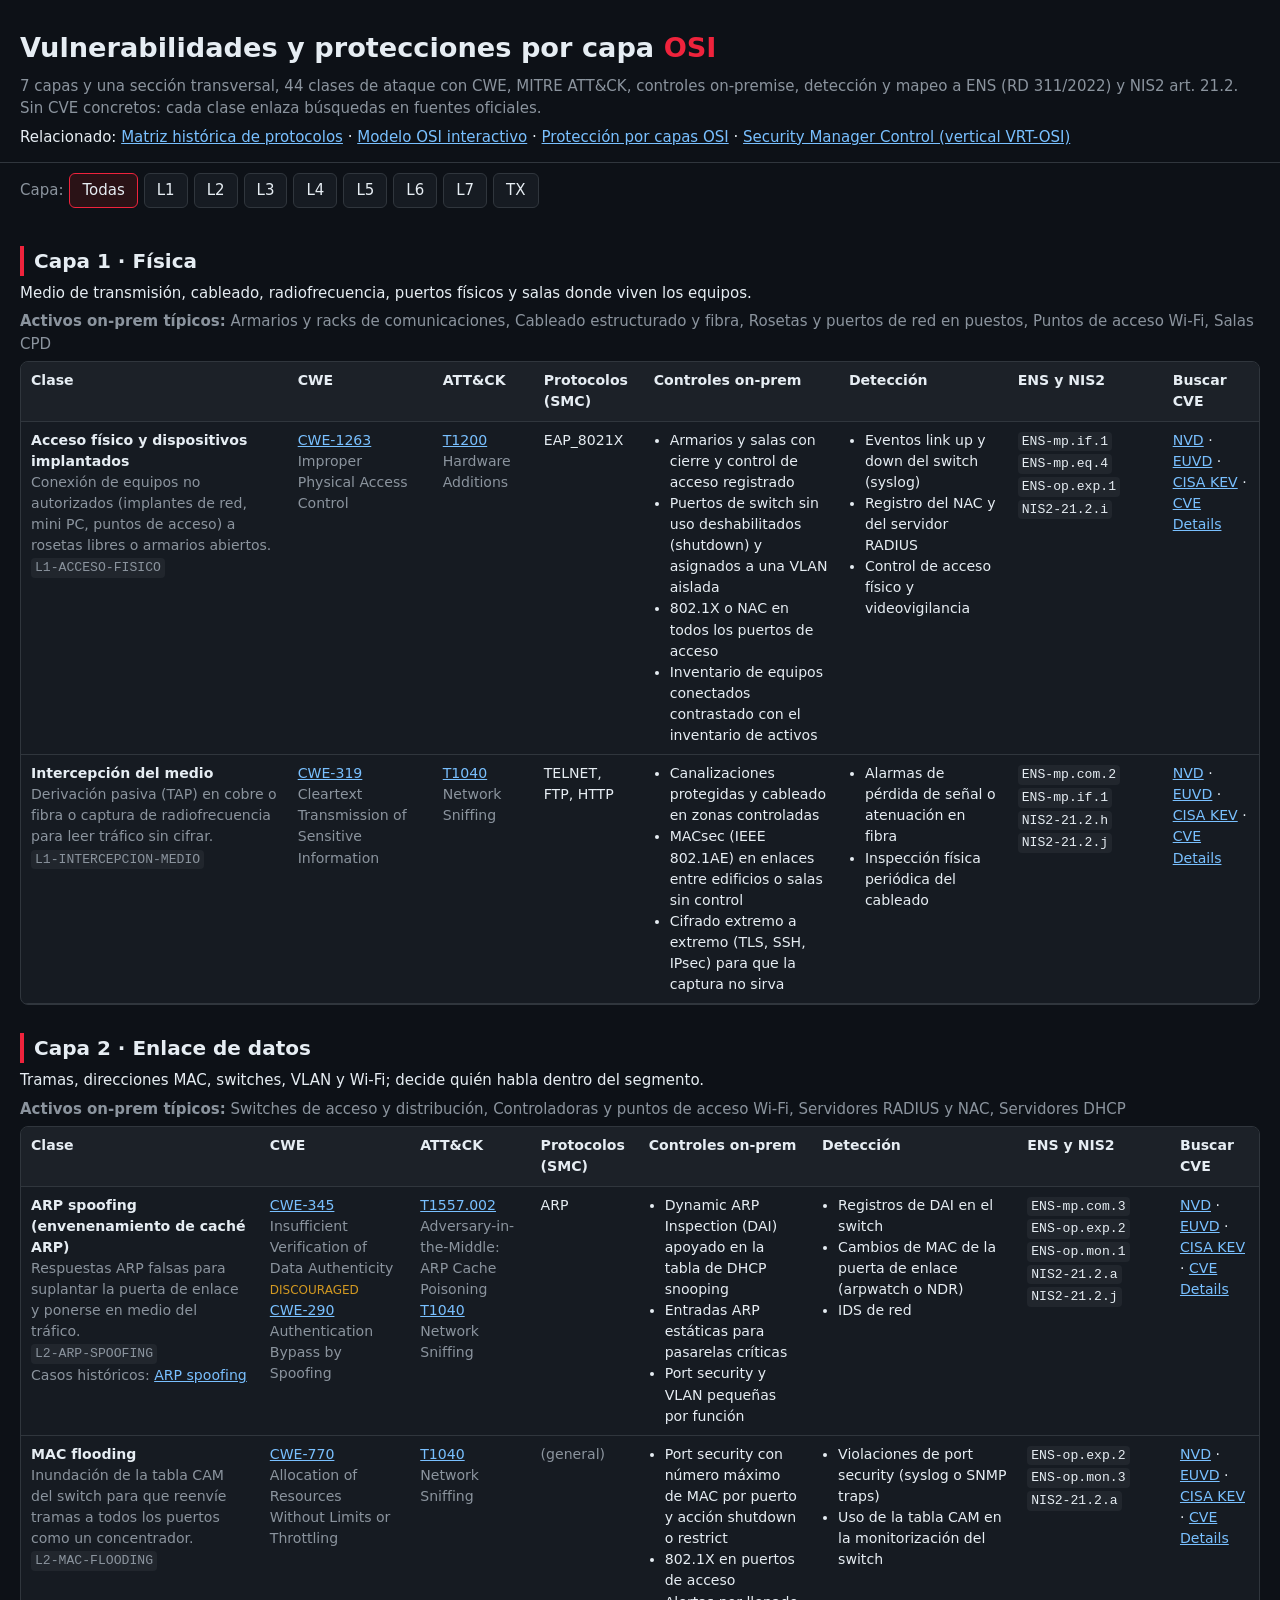
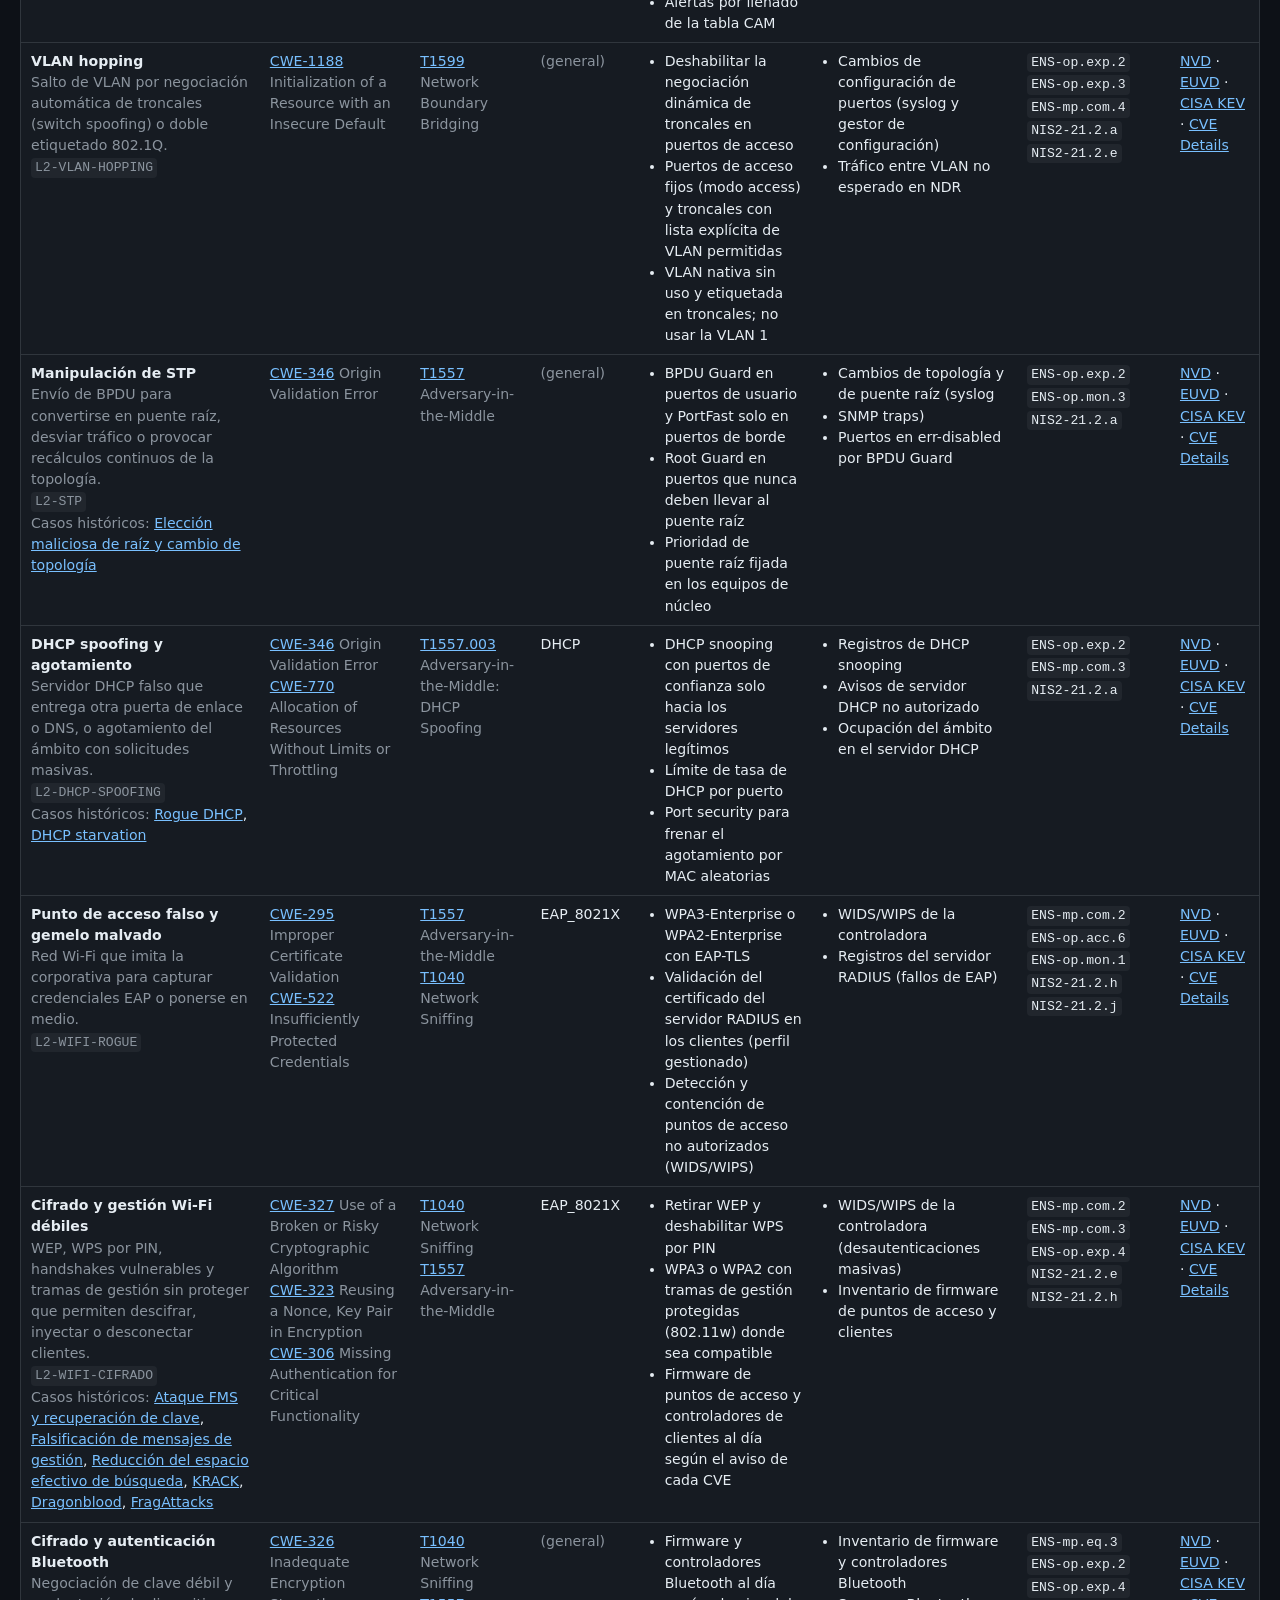
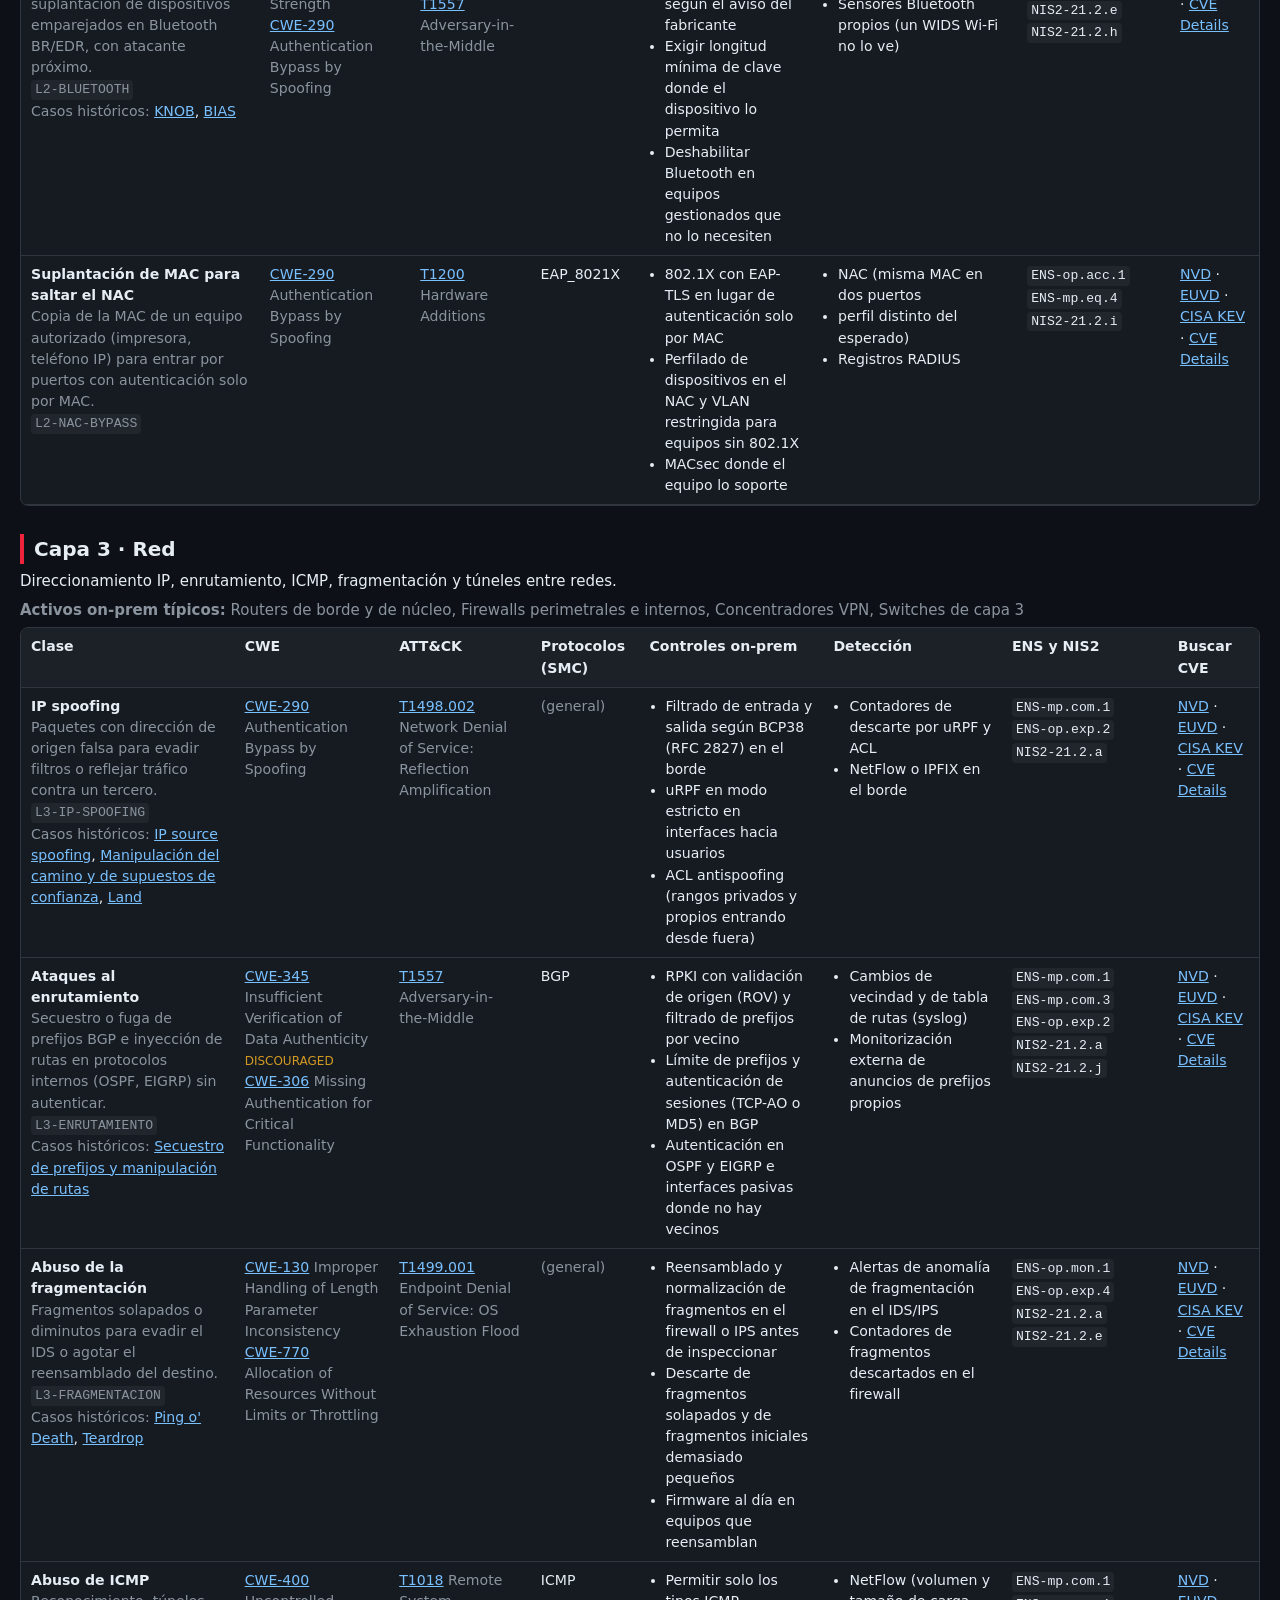
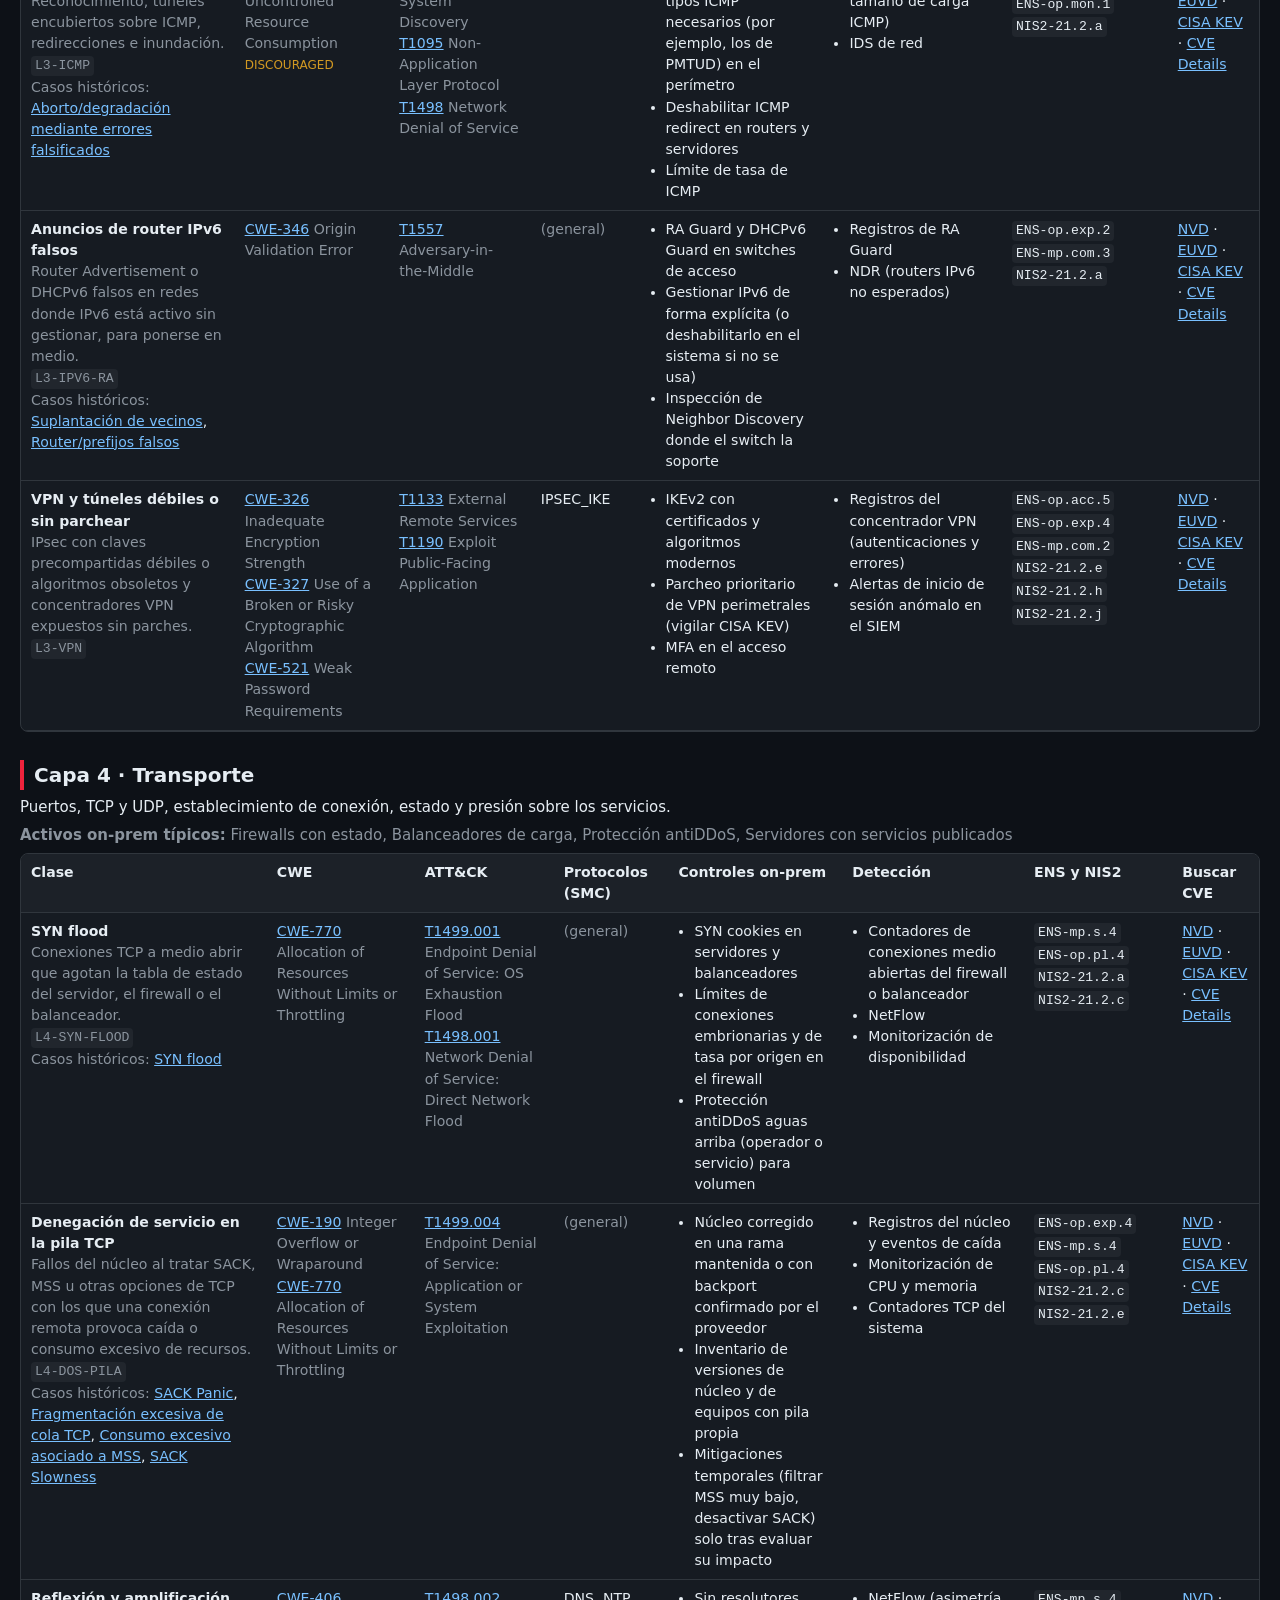
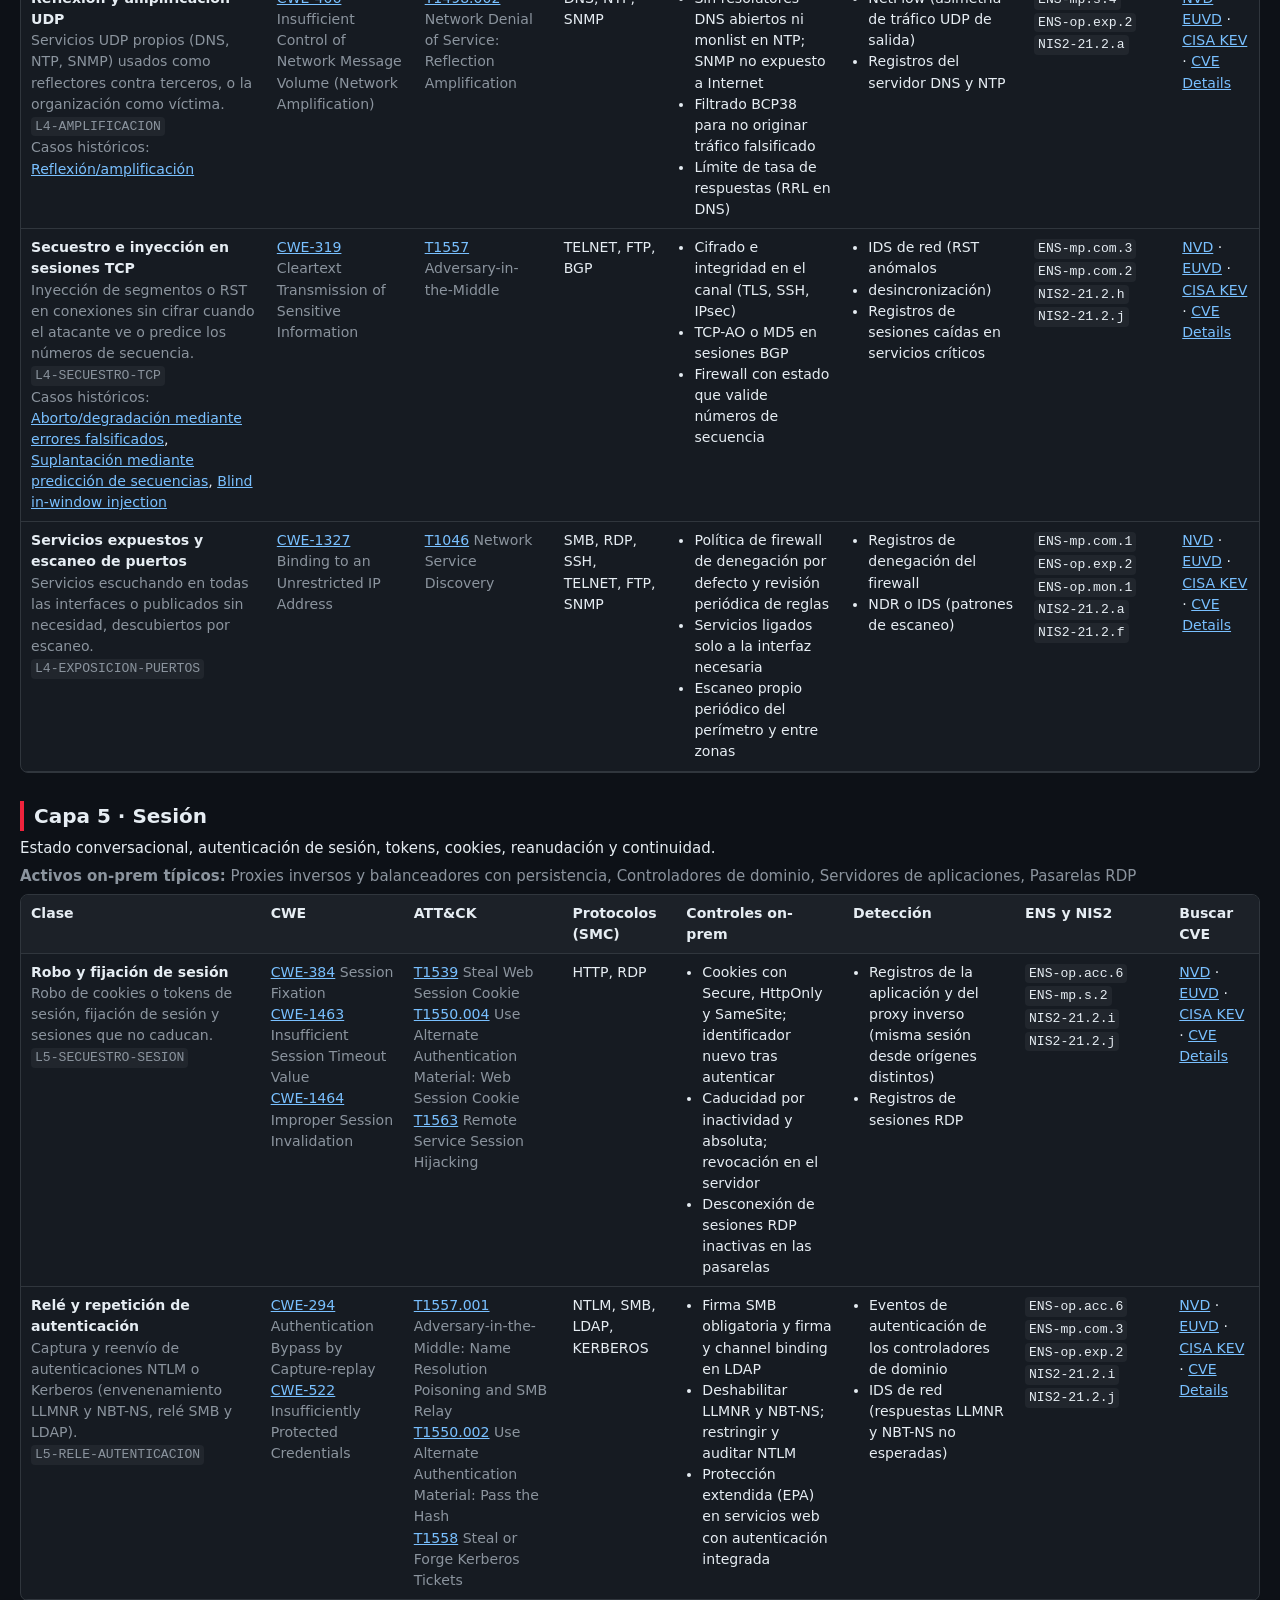
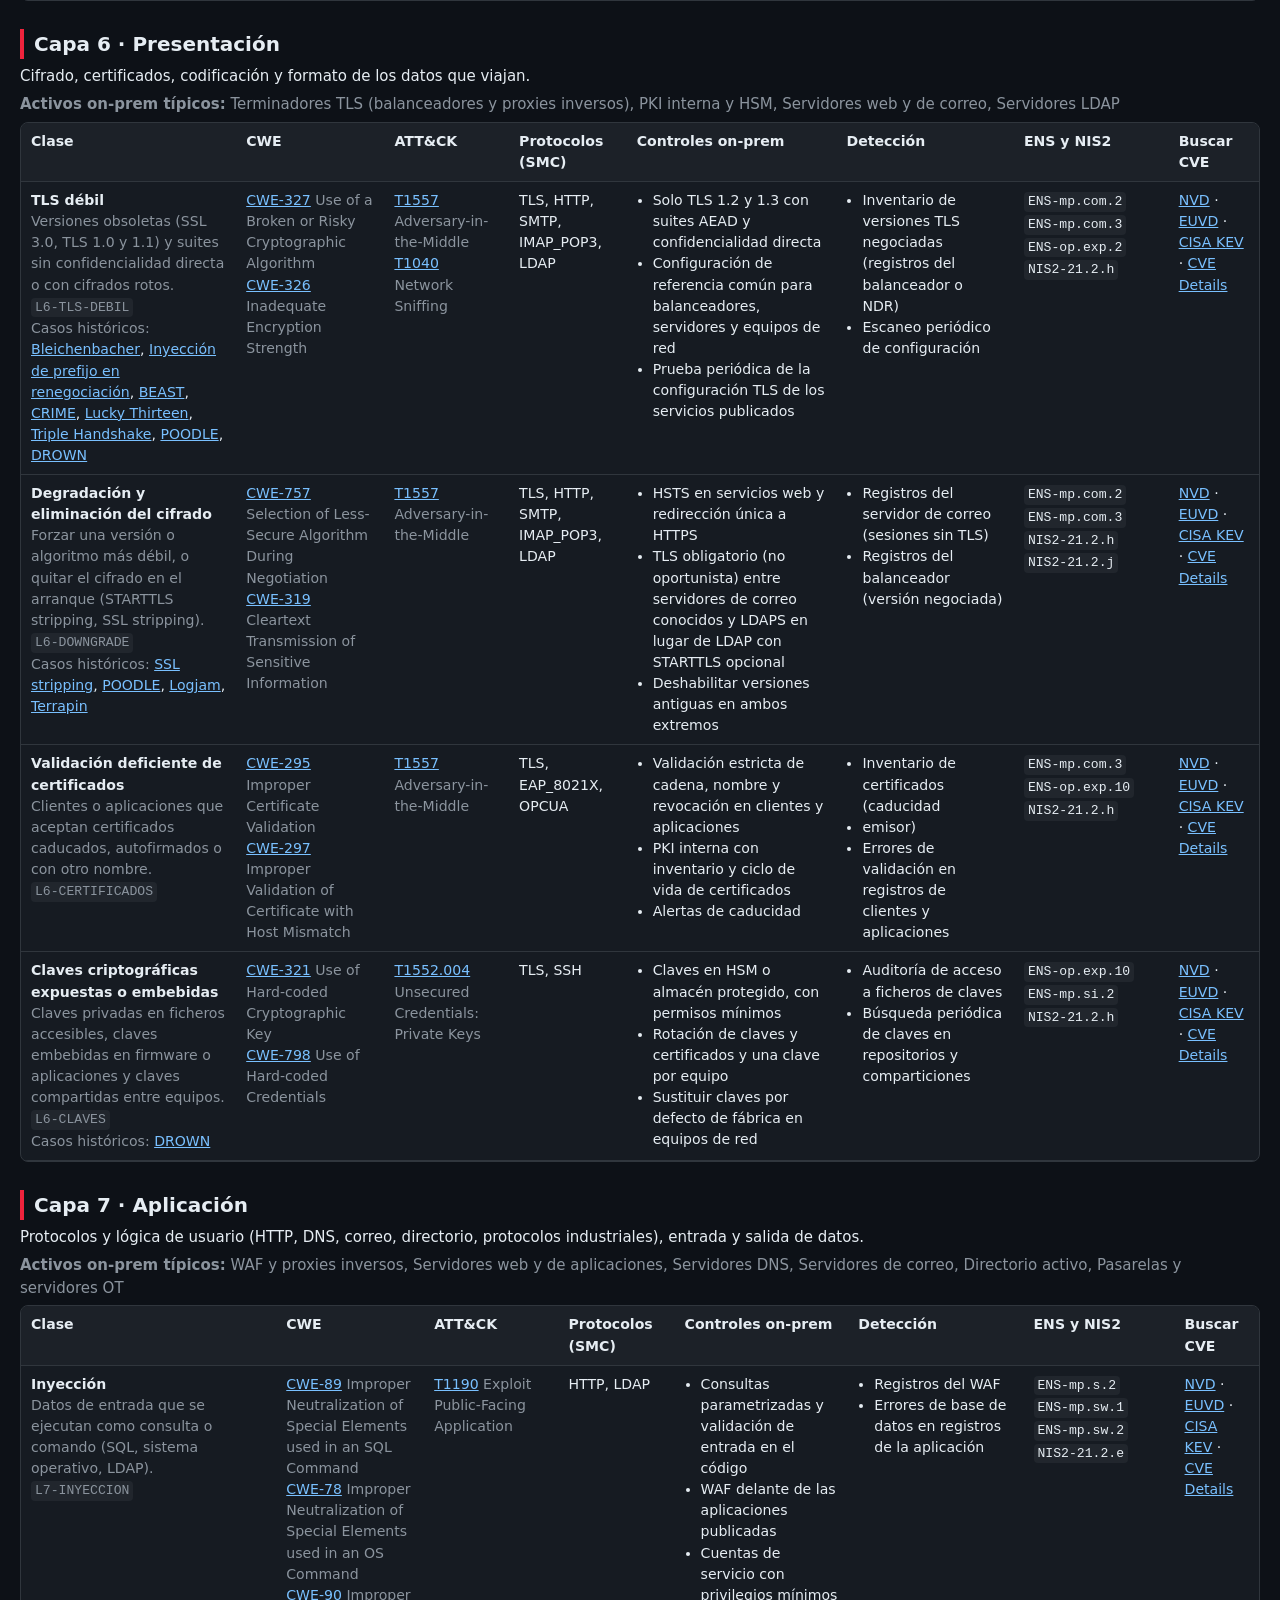
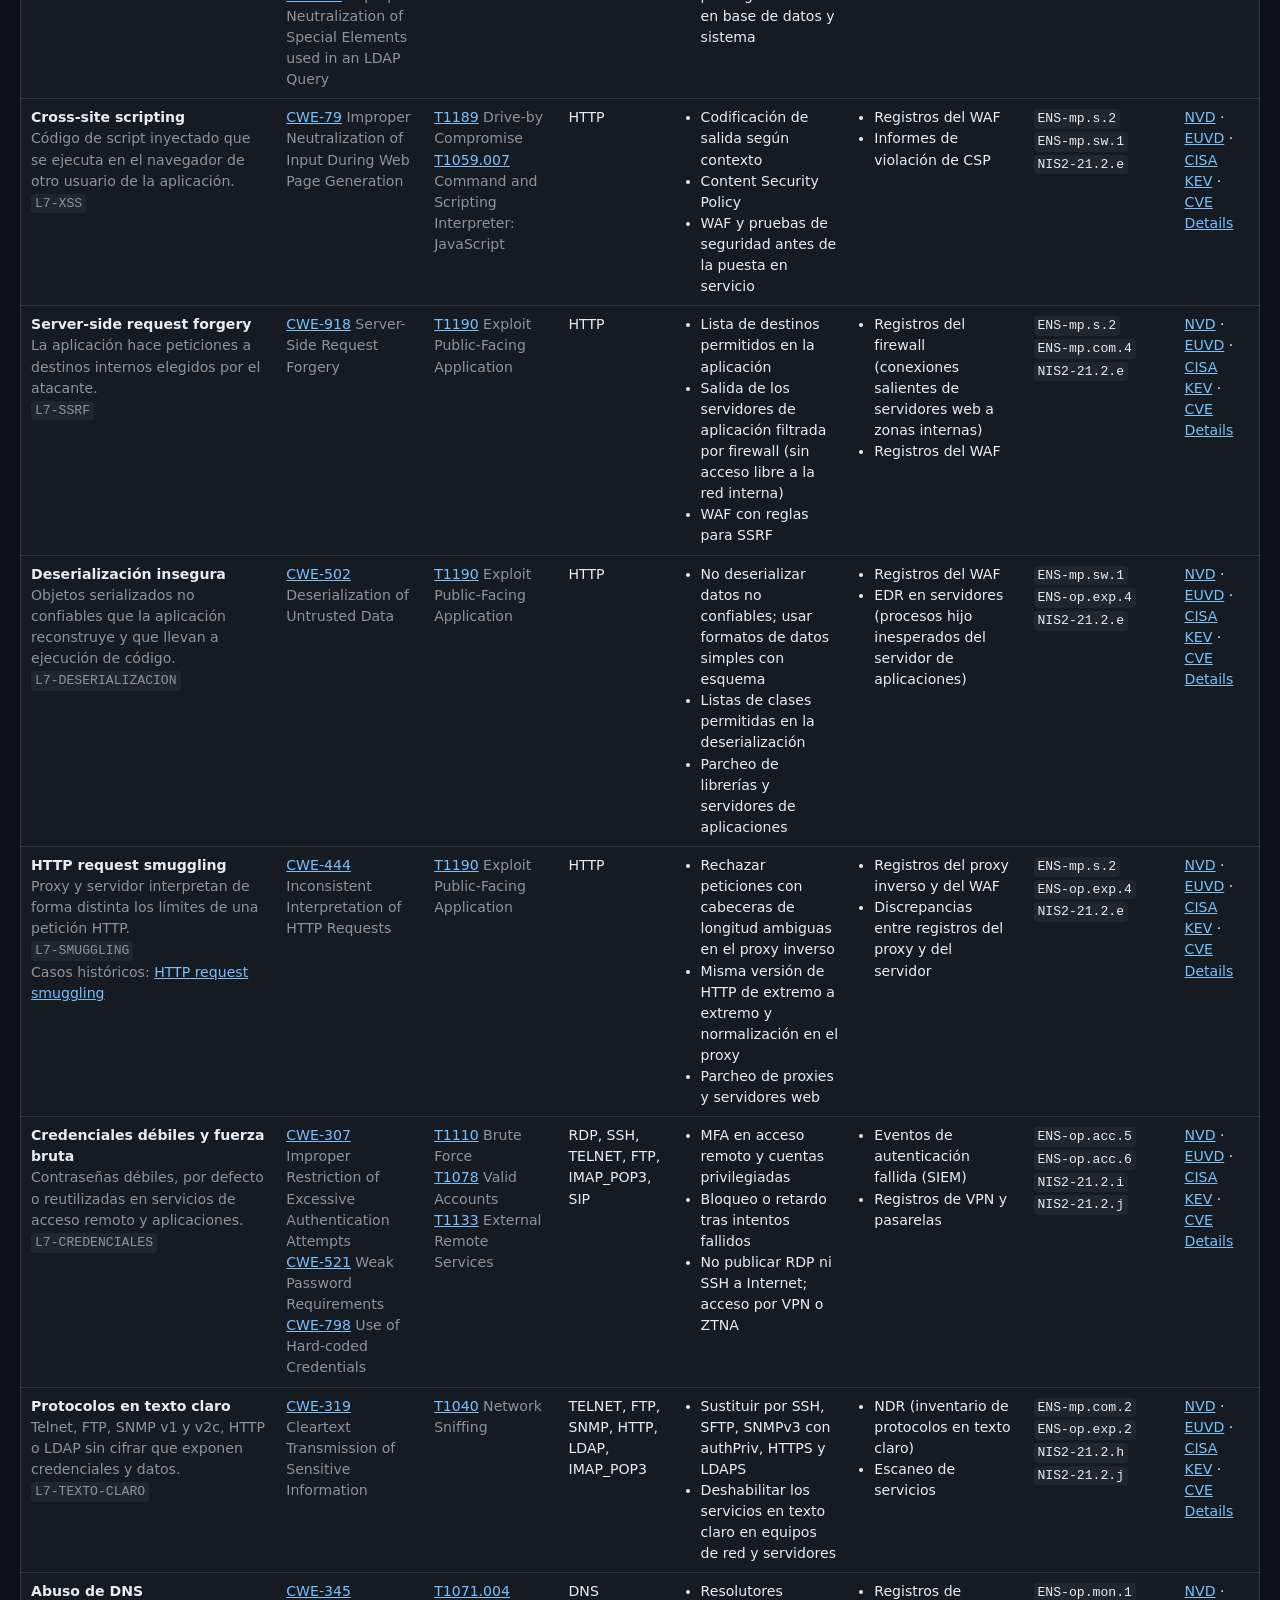
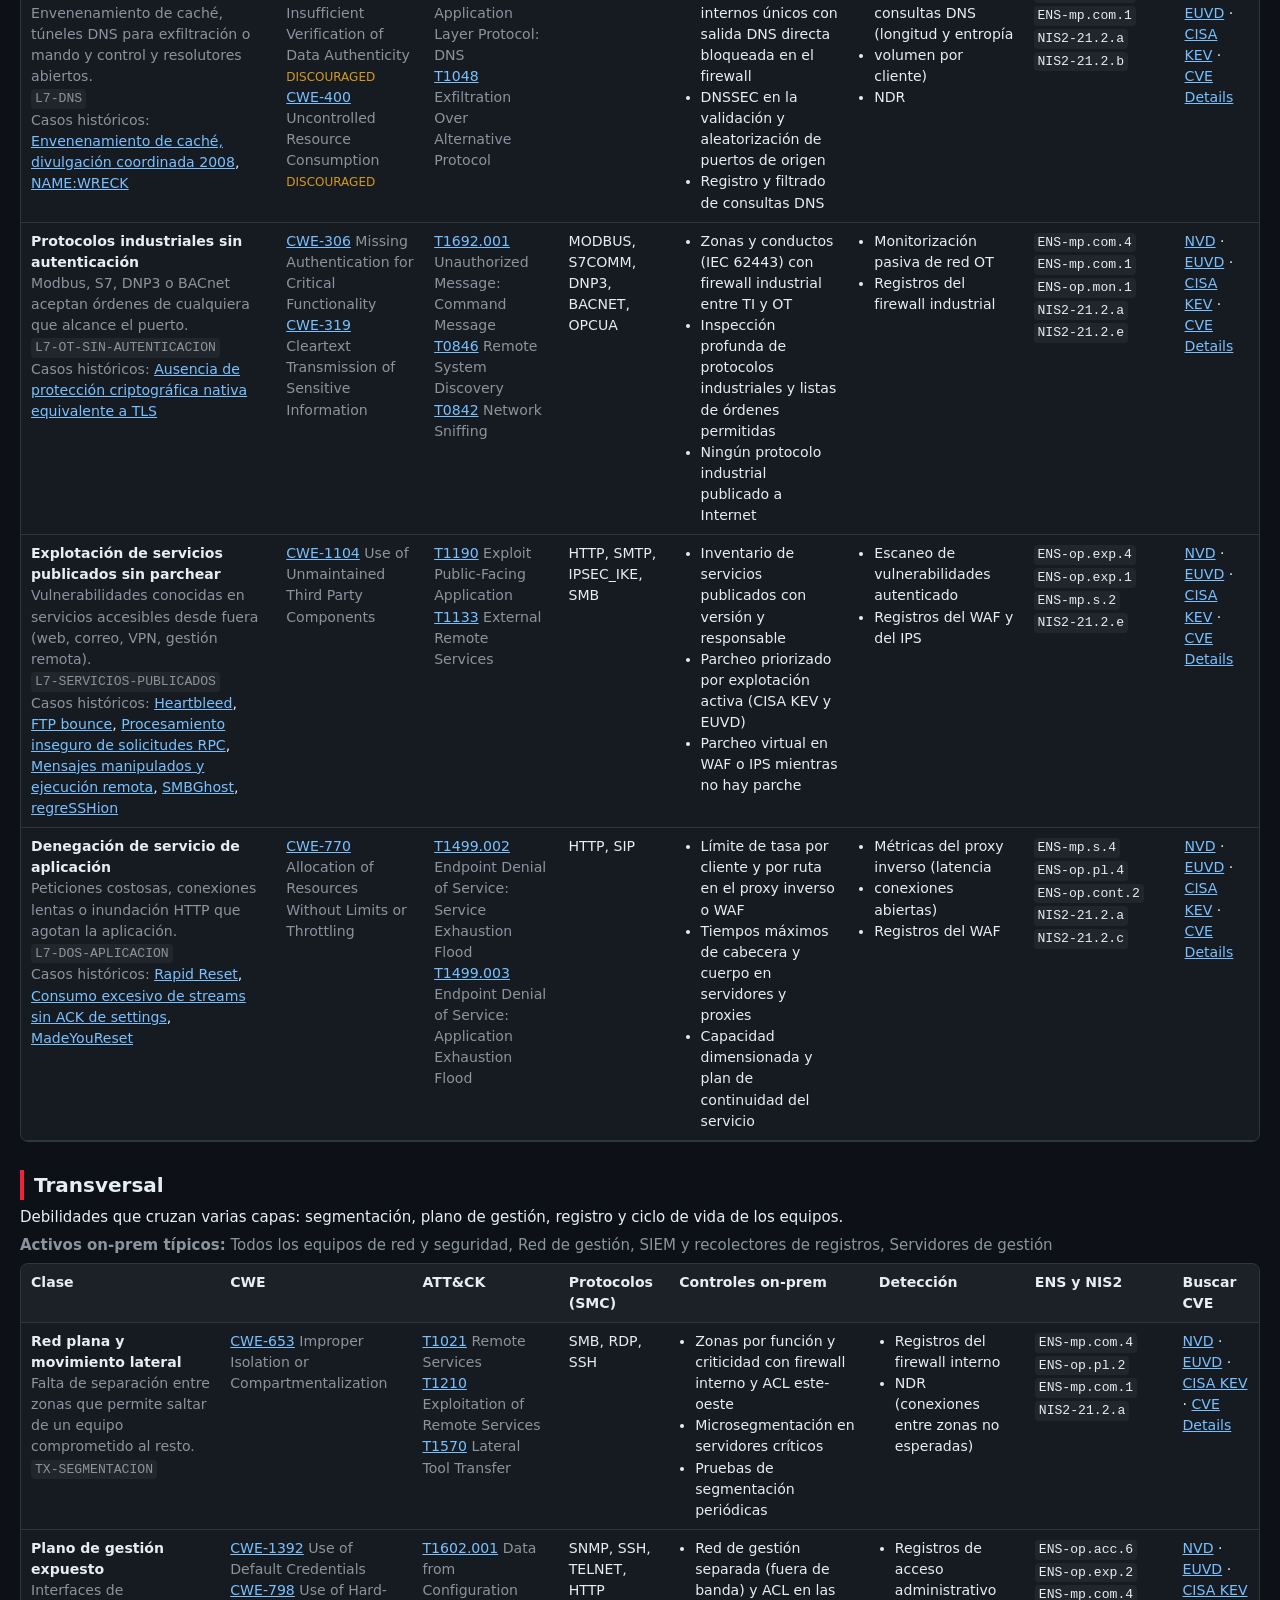
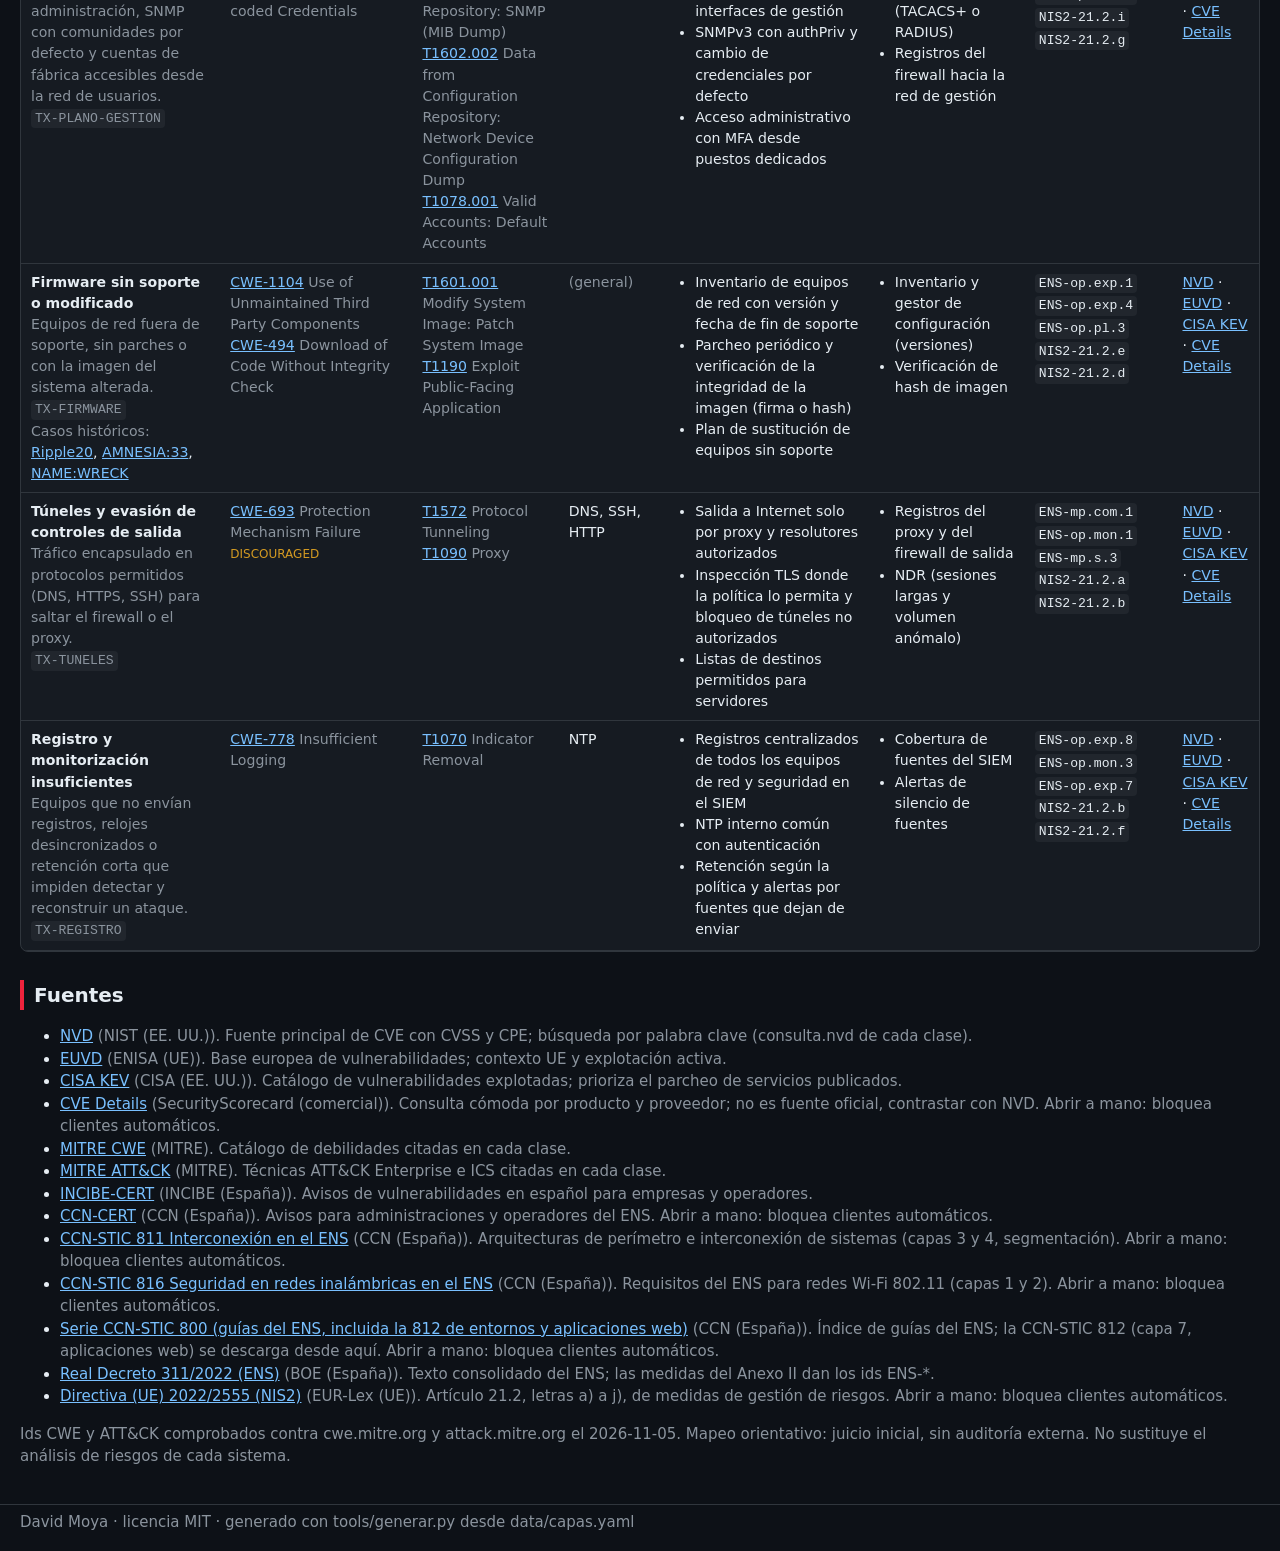
==== commit 02034519: "Añadir clases de Wi-Fi, Bluetooth y denegación de servicio en la pila TCP L2-WIFI-CIFRADO, L2-BLUETO" ====
--- a/docs/index.html
+++ b/docs/index.html
@@ -31,12 +31,12 @@
 <body>
 <header>
 <h1>Vulnerabilidades y protecciones por capa <span>OSI</span></h1>
-<p class="resumen">7 capas y una sección transversal, 41 clases de ataque con CWE, MITRE ATT&amp;CK, controles on-premise, detección y mapeo a ENS (RD 311/2022) y NIS2 art. 21.2. Sin CVE concretos: cada clase enlaza búsquedas en fuentes oficiales.</p>
+<p class="resumen">7 capas y una sección transversal, 44 clases de ataque con CWE, MITRE ATT&amp;CK, controles on-premise, detección y mapeo a ENS (RD 311/2022) y NIS2 art. 21.2. Sin CVE concretos: cada clase enlaza búsquedas en fuentes oficiales.</p>
 <p>Relacionado: <a href="historico/">Matriz histórica de protocolos</a> · <a href="https://pedri77.github.io/modelo_OSI/" rel="noopener">Modelo OSI interactivo</a> · <a href="https://pedri77.github.io/Basicos_Proteccion_Capas_OSI/" rel="noopener">Protección por capas OSI</a> · <a href="https://github.com/pedri77/security-manager-control" rel="noopener">Security Manager Control (vertical VRT-OSI)</a></p>
 </header>
 <main>
 <nav class="filtro" aria-label="Filtrar por capa"><span class="n">Capa:</span> <button type="button" data-capa="todas" aria-pressed="true">Todas</button><button type="button" data-capa="L1" aria-pressed="false">L1</button><button type="button" data-capa="L2" aria-pressed="false">L2</button><button type="button" data-capa="L3" aria-pressed="false">L3</button><button type="button" data-capa="L4" aria-pressed="false">L4</button><button type="button" data-capa="L5" aria-pressed="false">L5</button><button type="button" data-capa="L6" aria-pressed="false">L6</button><button type="button" data-capa="L7" aria-pressed="false">L7</button><button type="button" data-capa="TX" aria-pressed="false">TX</button></nav>
-<section class="capa" data-capa="L1" id="capa-L1"><h2>Capa 1 · Física</h2><p>Medio de transmisión, cableado, radiofrecuencia, puertos físicos y salas donde viven los equipos.</p><p class="activos"><strong>Activos on-prem típicos:</strong> Armarios y racks de comunicaciones, Cableado estructurado y fibra, Rosetas y puertos de red en puestos, Puntos de acceso Wi-Fi, Salas CPD</p><div class="tabla"><table><thead><tr><th>Clase</th><th>CWE</th><th>ATT&amp;CK</th><th>Protocolos (SMC)</th><th>Controles on-prem</th><th>Detección</th><th>ENS y NIS2</th><th>Buscar CVE</th></tr></thead><tbody><tr id="L1-ACCESO-FISICO"><td><strong>Acceso físico y dispositivos implantados</strong><br><span class="n">Conexión de equipos no autorizados (implantes de red, mini PC, puntos de acceso) a rosetas libres o armarios abiertos.</span><br><code class="id">L1-ACCESO-FISICO</code></td><td><a href="https://cwe.mitre.org/data/definitions/1263.html" rel="noopener">CWE-1263</a> <span class="n">Improper Physical Access Control</span></td><td><a href="https://attack.mitre.org/techniques/T1200/" rel="noopener">T1200</a> <span class="n">Hardware Additions</span></td><td><span title="Capa 2 en SMC">EAP_8021X</span></td><td><ul><li>Armarios y salas con cierre y control de acceso registrado</li><li>Puertos de switch sin uso deshabilitados (shutdown) y asignados a una VLAN aislada</li><li>802.1X o NAC en todos los puertos de acceso</li><li>Inventario de equipos conectados contrastado con el inventario de activos</li></ul></td><td><ul><li>Eventos link up y down del switch (syslog)</li><li>Registro del NAC y del servidor RADIUS</li><li>Control de acceso físico y videovigilancia</li></ul></td><td><code>ENS-mp.if.1</code> <code>ENS-mp.eq.4</code> <code>ENS-op.exp.1</code> <code>NIS2-21.2.i</code></td><td><a href="https://nvd.nist.gov/vuln/search?keyword=hardware%20implant&amp;resultType=records" rel="noopener">NVD</a> · <a href="https://euvd.enisa.europa.eu/search?text=hardware%20implant" rel="noopener">EUVD</a> · <a href="https://www.cisa.gov/known-exploited-vulnerabilities-catalog?search_api_fulltext=hardware%20implant" rel="noopener">CISA KEV</a> · <a href="https://www.cvedetails.com/google-search-results.php?q=hardware%20implant" rel="noopener">CVE Details</a></td></tr><tr id="L1-INTERCEPCION-MEDIO"><td><strong>Intercepción del medio</strong><br><span class="n">Derivación pasiva (TAP) en cobre o fibra o captura de radiofrecuencia para leer tráfico sin cifrar.</span><br><code class="id">L1-INTERCEPCION-MEDIO</code></td><td><a href="https://cwe.mitre.org/data/definitions/319.html" rel="noopener">CWE-319</a> <span class="n">Cleartext Transmission of Sensitive Information</span></td><td><a href="https://attack.mitre.org/techniques/T1040/" rel="noopener">T1040</a> <span class="n">Network Sniffing</span></td><td><span title="Capa 7 en SMC">TELNET</span>, <span title="Capa 7 en SMC">FTP</span>, <span title="Capa 7 en SMC">HTTP</span></td><td><ul><li>Canalizaciones protegidas y cableado en zonas controladas</li><li>MACsec (IEEE 802.1AE) en enlaces entre edificios o salas sin control</li><li>Cifrado extremo a extremo (TLS, SSH, IPsec) para que la captura no sirva</li></ul></td><td><ul><li>Alarmas de pérdida de señal o atenuación en fibra</li><li>Inspección física periódica del cableado</li></ul></td><td><code>ENS-mp.com.2</code> <code>ENS-mp.if.1</code> <code>NIS2-21.2.h</code> <code>NIS2-21.2.j</code></td><td><a href="https://nvd.nist.gov/vuln/search?keyword=cleartext%20transmission&amp;resultType=records" rel="noopener">NVD</a> · <a href="https://euvd.enisa.europa.eu/search?text=cleartext%20transmission" rel="noopener">EUVD</a> · <a href="https://www.cisa.gov/known-exploited-vulnerabilities-catalog?search_api_fulltext=cleartext%20transmission" rel="noopener">CISA KEV</a> · <a href="https://www.cvedetails.com/google-search-results.php?q=cleartext%20transmission" rel="noopener">CVE Details</a></td></tr></tbody></table></div></section><section class="capa" data-capa="L2" id="capa-L2"><h2>Capa 2 · Enlace de datos</h2><p>Tramas, direcciones MAC, switches, VLAN y Wi-Fi; decide quién habla dentro del segmento.</p><p class="activos"><strong>Activos on-prem típicos:</strong> Switches de acceso y distribución, Controladoras y puntos de acceso Wi-Fi, Servidores RADIUS y NAC, Servidores DHCP</p><div class="tabla"><table><thead><tr><th>Clase</th><th>CWE</th><th>ATT&amp;CK</th><th>Protocolos (SMC)</th><th>Controles on-prem</th><th>Detección</th><th>ENS y NIS2</th><th>Buscar CVE</th></tr></thead><tbody><tr id="L2-ARP-SPOOFING"><td><strong>ARP spoofing (envenenamiento de caché ARP)</strong><br><span class="n">Respuestas ARP falsas para suplantar la puerta de enlace y ponerse en medio del tráfico.</span><br><code class="id">L2-ARP-SPOOFING</code><br><span class="n">Casos históricos:</span> <a href="historico/#OSI-001">ARP spoofing</a></td><td><a href="https://cwe.mitre.org/data/definitions/345.html" rel="noopener">CWE-345</a> <span class="n">Insufficient Verification of Data Authenticity</span> <span class="aviso" title="Uso de mapeo en MITRE">DISCOURAGED</span><br><a href="https://cwe.mitre.org/data/definitions/290.html" rel="noopener">CWE-290</a> <span class="n">Authentication Bypass by Spoofing</span></td><td><a href="https://attack.mitre.org/techniques/T1557/002/" rel="noopener">T1557.002</a> <span class="n">Adversary-in-the-Middle: ARP Cache Poisoning</span><br><a href="https://attack.mitre.org/techniques/T1040/" rel="noopener">T1040</a> <span class="n">Network Sniffing</span></td><td><span title="Capa 2 en SMC">ARP</span></td><td><ul><li>Dynamic ARP Inspection (DAI) apoyado en la tabla de DHCP snooping</li><li>Entradas ARP estáticas para pasarelas críticas</li><li>Port security y VLAN pequeñas por función</li></ul></td><td><ul><li>Registros de DAI en el switch</li><li>Cambios de MAC de la puerta de enlace (arpwatch o NDR)</li><li>IDS de red</li></ul></td><td><code>ENS-mp.com.3</code> <code>ENS-op.exp.2</code> <code>ENS-op.mon.1</code> <code>NIS2-21.2.a</code> <code>NIS2-21.2.j</code></td><td><a href="https://nvd.nist.gov/vuln/search?keyword=ARP%20spoofing&amp;resultType=records" rel="noopener">NVD</a> · <a href="https://euvd.enisa.europa.eu/search?text=ARP%20spoofing" rel="noopener">EUVD</a> · <a href="https://www.cisa.gov/known-exploited-vulnerabilities-catalog?search_api_fulltext=ARP%20spoofing" rel="noopener">CISA KEV</a> · <a href="https://www.cvedetails.com/google-search-results.php?q=ARP%20spoofing" rel="noopener">CVE Details</a></td></tr><tr id="L2-MAC-FLOODING"><td><strong>MAC flooding</strong><br><span class="n">Inundación de la tabla CAM del switch para que reenvíe tramas a todos los puertos como un concentrador.</span><br><code class="id">L2-MAC-FLOODING</code></td><td><a href="https://cwe.mitre.org/data/definitions/770.html" rel="noopener">CWE-770</a> <span class="n">Allocation of Resources Without Limits or Throttling</span></td><td><a href="https://attack.mitre.org/techniques/T1040/" rel="noopener">T1040</a> <span class="n">Network Sniffing</span></td><td><span class="n">(general)</span></td><td><ul><li>Port security con número máximo de MAC por puerto y acción shutdown o restrict</li><li>802.1X en puertos de acceso</li><li>Alertas por llenado de la tabla CAM</li></ul></td><td><ul><li>Violaciones de port security (syslog o SNMP traps)</li><li>Uso de la tabla CAM en la monitorización del switch</li></ul></td><td><code>ENS-op.exp.2</code> <code>ENS-op.mon.3</code> <code>NIS2-21.2.a</code></td><td><a href="https://nvd.nist.gov/vuln/search?keyword=MAC%20flooding&amp;resultType=records" rel="noopener">NVD</a> · <a href="https://euvd.enisa.europa.eu/search?text=MAC%20flooding" rel="noopener">EUVD</a> · <a href="https://www.cisa.gov/known-exploited-vulnerabilities-catalog?search_api_fulltext=MAC%20flooding" rel="noopener">CISA KEV</a> · <a href="https://www.cvedetails.com/google-search-results.php?q=MAC%20flooding" rel="noopener">CVE Details</a></td></tr><tr id="L2-VLAN-HOPPING"><td><strong>VLAN hopping</strong><br><span class="n">Salto de VLAN por negociación automática de troncales (switch spoofing) o doble etiquetado 802.1Q.</span><br><code class="id">L2-VLAN-HOPPING</code></td><td><a href="https://cwe.mitre.org/data/definitions/1188.html" rel="noopener">CWE-1188</a> <span class="n">Initialization of a Resource with an Insecure Default</span></td><td><a href="https://attack.mitre.org/techniques/T1599/" rel="noopener">T1599</a> <span class="n">Network Boundary Bridging</span></td><td><span class="n">(general)</span></td><td><ul><li>Deshabilitar la negociación dinámica de troncales en puertos de acceso</li><li>Puertos de acceso fijos (modo access) y troncales con lista explícita de VLAN permitidas</li><li>VLAN nativa sin uso y etiquetada en troncales; no usar la VLAN 1</li></ul></td><td><ul><li>Cambios de configuración de puertos (syslog y gestor de configuración)</li><li>Tráfico entre VLAN no esperado en NDR</li></ul></td><td><code>ENS-op.exp.2</code> <code>ENS-op.exp.3</code> <code>ENS-mp.com.4</code> <code>NIS2-21.2.a</code> <code>NIS2-21.2.e</code></td><td><a href="https://nvd.nist.gov/vuln/search?keyword=VLAN%20hopping&amp;resultType=records" rel="noopener">NVD</a> · <a href="https://euvd.enisa.europa.eu/search?text=VLAN%20hopping" rel="noopener">EUVD</a> · <a href="https://www.cisa.gov/known-exploited-vulnerabilities-catalog?search_api_fulltext=VLAN%20hopping" rel="noopener">CISA KEV</a> · <a href="https://www.cvedetails.com/google-search-results.php?q=VLAN%20hopping" rel="noopener">CVE Details</a></td></tr><tr id="L2-STP"><td><strong>Manipulación de STP</strong><br><span class="n">Envío de BPDU para convertirse en puente raíz, desviar tráfico o provocar recálculos continuos de la topología.</span><br><code class="id">L2-STP</code><br><span class="n">Casos históricos:</span> <a href="historico/#OSI-002">Elección maliciosa de raíz y cambio de topología</a></td><td><a href="https://cwe.mitre.org/data/definitions/346.html" rel="noopener">CWE-346</a> <span class="n">Origin Validation Error</span></td><td><a href="https://attack.mitre.org/techniques/T1557/" rel="noopener">T1557</a> <span class="n">Adversary-in-the-Middle</span></td><td><span class="n">(general)</span></td><td><ul><li>BPDU Guard en puertos de usuario y PortFast solo en puertos de borde</li><li>Root Guard en puertos que nunca deben llevar al puente raíz</li><li>Prioridad de puente raíz fijada en los equipos de núcleo</li></ul></td><td><ul><li>Cambios de topología y de puente raíz (syslog</li><li>SNMP traps)</li><li>Puertos en err-disabled por BPDU Guard</li></ul></td><td><code>ENS-op.exp.2</code> <code>ENS-op.mon.3</code> <code>NIS2-21.2.a</code></td><td><a href="https://nvd.nist.gov/vuln/search?keyword=spanning%20tree&amp;resultType=records" rel="noopener">NVD</a> · <a href="https://euvd.enisa.europa.eu/search?text=spanning%20tree" rel="noopener">EUVD</a> · <a href="https://www.cisa.gov/known-exploited-vulnerabilities-catalog?search_api_fulltext=spanning%20tree" rel="noopener">CISA KEV</a> · <a href="https://www.cvedetails.com/google-search-results.php?q=spanning%20tree" rel="noopener">CVE Details</a></td></tr><tr id="L2-DHCP-SPOOFING"><td><strong>DHCP spoofing y agotamiento</strong><br><span class="n">Servidor DHCP falso que entrega otra puerta de enlace o DNS, o agotamiento del ámbito con solicitudes masivas.</span><br><code class="id">L2-DHCP-SPOOFING</code><br><span class="n">Casos históricos:</span> <a href="historico/#OSI-041">Rogue DHCP</a>, <a href="historico/#OSI-042">DHCP starvation</a></td><td><a href="https://cwe.mitre.org/data/definitions/346.html" rel="noopener">CWE-346</a> <span class="n">Origin Validation Error</span><br><a href="https://cwe.mitre.org/data/definitions/770.html" rel="noopener">CWE-770</a> <span class="n">Allocation of Resources Without Limits or Throttling</span></td><td><a href="https://attack.mitre.org/techniques/T1557/003/" rel="noopener">T1557.003</a> <span class="n">Adversary-in-the-Middle: DHCP Spoofing</span></td><td><span title="Capa 7 en SMC">DHCP</span></td><td><ul><li>DHCP snooping con puertos de confianza solo hacia los servidores legítimos</li><li>Límite de tasa de DHCP por puerto</li><li>Port security para frenar el agotamiento por MAC aleatorias</li></ul></td><td><ul><li>Registros de DHCP snooping</li><li>Avisos de servidor DHCP no autorizado</li><li>Ocupación del ámbito en el servidor DHCP</li></ul></td><td><code>ENS-op.exp.2</code> <code>ENS-mp.com.3</code> <code>NIS2-21.2.a</code></td><td><a href="https://nvd.nist.gov/vuln/search?keyword=DHCP%20spoofing&amp;resultType=records" rel="noopener">NVD</a> · <a href="https://euvd.enisa.europa.eu/search?text=DHCP%20spoofing" rel="noopener">EUVD</a> · <a href="https://www.cisa.gov/known-exploited-vulnerabilities-catalog?search_api_fulltext=DHCP%20spoofing" rel="noopener">CISA KEV</a> · <a href="https://www.cvedetails.com/google-search-results.php?q=DHCP%20spoofing" rel="noopener">CVE Details</a></td></tr><tr id="L2-WIFI-ROGUE"><td><strong>Punto de acceso falso y gemelo malvado</strong><br><span class="n">Red Wi-Fi que imita la corporativa para capturar credenciales EAP o ponerse en medio.</span><br><code class="id">L2-WIFI-ROGUE</code></td><td><a href="https://cwe.mitre.org/data/definitions/295.html" rel="noopener">CWE-295</a> <span class="n">Improper Certificate Validation</span><br><a href="https://cwe.mitre.org/data/definitions/522.html" rel="noopener">CWE-522</a> <span class="n">Insufficiently Protected Credentials</span></td><td><a href="https://attack.mitre.org/techniques/T1557/" rel="noopener">T1557</a> <span class="n">Adversary-in-the-Middle</span><br><a href="https://attack.mitre.org/techniques/T1040/" rel="noopener">T1040</a> <span class="n">Network Sniffing</span></td><td><span title="Capa 2 en SMC">EAP_8021X</span></td><td><ul><li>WPA3-Enterprise o WPA2-Enterprise con EAP-TLS</li><li>Validación del certificado del servidor RADIUS en los clientes (perfil gestionado)</li><li>Detección y contención de puntos de acceso no autorizados (WIDS/WIPS)</li></ul></td><td><ul><li>WIDS/WIPS de la controladora</li><li>Registros del servidor RADIUS (fallos de EAP)</li></ul></td><td><code>ENS-mp.com.2</code> <code>ENS-op.acc.6</code> <code>ENS-op.mon.1</code> <code>NIS2-21.2.h</code> <code>NIS2-21.2.j</code></td><td><a href="https://nvd.nist.gov/vuln/search?keyword=rogue%20access%20point&amp;resultType=records" rel="noopener">NVD</a> · <a href="https://euvd.enisa.europa.eu/search?text=rogue%20access%20point" rel="noopener">EUVD</a> · <a href="https://www.cisa.gov/known-exploited-vulnerabilities-catalog?search_api_fulltext=rogue%20access%20point" rel="noopener">CISA KEV</a> · <a href="https://www.cvedetails.com/google-search-results.php?q=rogue%20access%20point" rel="noopener">CVE Details</a></td></tr><tr id="L2-NAC-BYPASS"><td><strong>Suplantación de MAC para saltar el NAC</strong><br><span class="n">Copia de la MAC de un equipo autorizado (impresora, teléfono IP) para entrar por puertos con autenticación solo por MAC.</span><br><code class="id">L2-NAC-BYPASS</code></td><td><a href="https://cwe.mitre.org/data/definitions/290.html" rel="noopener">CWE-290</a> <span class="n">Authentication Bypass by Spoofing</span></td><td><a href="https://attack.mitre.org/techniques/T1200/" rel="noopener">T1200</a> <span class="n">Hardware Additions</span></td><td><span title="Capa 2 en SMC">EAP_8021X</span></td><td><ul><li>802.1X con EAP-TLS en lugar de autenticación solo por MAC</li><li>Perfilado de dispositivos en el NAC y VLAN restringida para equipos sin 802.1X</li><li>MACsec donde el equipo lo soporte</li></ul></td><td><ul><li>NAC (misma MAC en dos puertos</li><li>perfil distinto del esperado)</li><li>Registros RADIUS</li></ul></td><td><code>ENS-op.acc.1</code> <code>ENS-mp.eq.4</code> <code>NIS2-21.2.i</code></td><td><a href="https://nvd.nist.gov/vuln/search?keyword=MAC%20authentication%20bypass&amp;resultType=records" rel="noopener">NVD</a> · <a href="https://euvd.enisa.europa.eu/search?text=MAC%20authentication%20bypass" rel="noopener">EUVD</a> · <a href="https://www.cisa.gov/known-exploited-vulnerabilities-catalog?search_api_fulltext=MAC%20authentication%20bypass" rel="noopener">CISA KEV</a> · <a href="https://www.cvedetails.com/google-search-results.php?q=MAC%20authentication%20bypass" rel="noopener">CVE Details</a></td></tr></tbody></table></div></section><section class="capa" data-capa="L3" id="capa-L3"><h2>Capa 3 · Red</h2><p>Direccionamiento IP, enrutamiento, ICMP, fragmentación y túneles entre redes.</p><p class="activos"><strong>Activos on-prem típicos:</strong> Routers de borde y de núcleo, Firewalls perimetrales e internos, Concentradores VPN, Switches de capa 3</p><div class="tabla"><table><thead><tr><th>Clase</th><th>CWE</th><th>ATT&amp;CK</th><th>Protocolos (SMC)</th><th>Controles on-prem</th><th>Detección</th><th>ENS y NIS2</th><th>Buscar CVE</th></tr></thead><tbody><tr id="L3-IP-SPOOFING"><td><strong>IP spoofing</strong><br><span class="n">Paquetes con dirección de origen falsa para evadir filtros o reflejar tráfico contra un tercero.</span><br><code class="id">L3-IP-SPOOFING</code><br><span class="n">Casos históricos:</span> <a href="historico/#OSI-011">IP source spoofing</a>, <a href="historico/#OSI-012">Manipulación del camino y de supuestos de confianza</a>, <a href="historico/#OSI-022">Land</a></td><td><a href="https://cwe.mitre.org/data/definitions/290.html" rel="noopener">CWE-290</a> <span class="n">Authentication Bypass by Spoofing</span></td><td><a href="https://attack.mitre.org/techniques/T1498/002/" rel="noopener">T1498.002</a> <span class="n">Network Denial of Service: Reflection Amplification</span></td><td><span class="n">(general)</span></td><td><ul><li>Filtrado de entrada y salida según BCP38 (RFC 2827) en el borde</li><li>uRPF en modo estricto en interfaces hacia usuarios</li><li>ACL antispoofing (rangos privados y propios entrando desde fuera)</li></ul></td><td><ul><li>Contadores de descarte por uRPF y ACL</li><li>NetFlow o IPFIX en el borde</li></ul></td><td><code>ENS-mp.com.1</code> <code>ENS-op.exp.2</code> <code>NIS2-21.2.a</code></td><td><a href="https://nvd.nist.gov/vuln/search?keyword=IP%20spoofing&amp;resultType=records" rel="noopener">NVD</a> · <a href="https://euvd.enisa.europa.eu/search?text=IP%20spoofing" rel="noopener">EUVD</a> · <a href="https://www.cisa.gov/known-exploited-vulnerabilities-catalog?search_api_fulltext=IP%20spoofing" rel="noopener">CISA KEV</a> · <a href="https://www.cvedetails.com/google-search-results.php?q=IP%20spoofing" rel="noopener">CVE Details</a></td></tr><tr id="L3-ENRUTAMIENTO"><td><strong>Ataques al enrutamiento</strong><br><span class="n">Secuestro o fuga de prefijos BGP e inyección de rutas en protocolos internos (OSPF, EIGRP) sin autenticar.</span><br><code class="id">L3-ENRUTAMIENTO</code><br><span class="n">Casos históricos:</span> <a href="historico/#OSI-018">Secuestro de prefijos y manipulación de rutas</a></td><td><a href="https://cwe.mitre.org/data/definitions/345.html" rel="noopener">CWE-345</a> <span class="n">Insufficient Verification of Data Authenticity</span> <span class="aviso" title="Uso de mapeo en MITRE">DISCOURAGED</span><br><a href="https://cwe.mitre.org/data/definitions/306.html" rel="noopener">CWE-306</a> <span class="n">Missing Authentication for Critical Functionality</span></td><td><a href="https://attack.mitre.org/techniques/T1557/" rel="noopener">T1557</a> <span class="n">Adversary-in-the-Middle</span></td><td><span title="Capa 7 en SMC">BGP</span></td><td><ul><li>RPKI con validación de origen (ROV) y filtrado de prefijos por vecino</li><li>Límite de prefijos y autenticación de sesiones (TCP-AO o MD5) en BGP</li><li>Autenticación en OSPF y EIGRP e interfaces pasivas donde no hay vecinos</li></ul></td><td><ul><li>Cambios de vecindad y de tabla de rutas (syslog)</li><li>Monitorización externa de anuncios de prefijos propios</li></ul></td><td><code>ENS-mp.com.1</code> <code>ENS-mp.com.3</code> <code>ENS-op.exp.2</code> <code>NIS2-21.2.a</code> <code>NIS2-21.2.j</code></td><td><a href="https://nvd.nist.gov/vuln/search?keyword=BGP&amp;resultType=records" rel="noopener">NVD</a> · <a href="https://euvd.enisa.europa.eu/search?text=BGP" rel="noopener">EUVD</a> · <a href="https://www.cisa.gov/known-exploited-vulnerabilities-catalog?search_api_fulltext=BGP" rel="noopener">CISA KEV</a> · <a href="https://www.cvedetails.com/google-search-results.php?q=BGP" rel="noopener">CVE Details</a></td></tr><tr id="L3-FRAGMENTACION"><td><strong>Abuso de la fragmentación</strong><br><span class="n">Fragmentos solapados o diminutos para evadir el IDS o agotar el reensamblado del destino.</span><br><code class="id">L3-FRAGMENTACION</code><br><span class="n">Casos históricos:</span> <a href="historico/#OSI-013">Ping o&#x27; Death</a>, <a href="historico/#OSI-014">Teardrop</a></td><td><a href="https://cwe.mitre.org/data/definitions/130.html" rel="noopener">CWE-130</a> <span class="n">Improper Handling of Length Parameter Inconsistency</span><br><a href="https://cwe.mitre.org/data/definitions/770.html" rel="noopener">CWE-770</a> <span class="n">Allocation of Resources Without Limits or Throttling</span></td><td><a href="https://attack.mitre.org/techniques/T1499/001/" rel="noopener">T1499.001</a> <span class="n">Endpoint Denial of Service: OS Exhaustion Flood</span></td><td><span class="n">(general)</span></td><td><ul><li>Reensamblado y normalización de fragmentos en el firewall o IPS antes de inspeccionar</li><li>Descarte de fragmentos solapados y de fragmentos iniciales demasiado pequeños</li><li>Firmware al día en equipos que reensamblan</li></ul></td><td><ul><li>Alertas de anomalía de fragmentación en el IDS/IPS</li><li>Contadores de fragmentos descartados en el firewall</li></ul></td><td><code>ENS-op.mon.1</code> <code>ENS-op.exp.4</code> <code>NIS2-21.2.a</code> <code>NIS2-21.2.e</code></td><td><a href="https://nvd.nist.gov/vuln/search?keyword=IP%20fragmentation&amp;resultType=records" rel="noopener">NVD</a> · <a href="https://euvd.enisa.europa.eu/search?text=IP%20fragmentation" rel="noopener">EUVD</a> · <a href="https://www.cisa.gov/known-exploited-vulnerabilities-catalog?search_api_fulltext=IP%20fragmentation" rel="noopener">CISA KEV</a> · <a href="https://www.cvedetails.com/google-search-results.php?q=IP%20fragmentation" rel="noopener">CVE Details</a></td></tr><tr id="L3-ICMP"><td><strong>Abuso de ICMP</strong><br><span class="n">Reconocimiento, túneles encubiertos sobre ICMP, redirecciones e inundación.</span><br><code class="id">L3-ICMP</code><br><span class="n">Casos históricos:</span> <a href="historico/#OSI-019">Aborto/degradación mediante errores falsificados</a></td><td><a href="https://cwe.mitre.org/data/definitions/400.html" rel="noopener">CWE-400</a> <span class="n">Uncontrolled Resource Consumption</span> <span class="aviso" title="Uso de mapeo en MITRE">DISCOURAGED</span></td><td><a href="https://attack.mitre.org/techniques/T1018/" rel="noopener">T1018</a> <span class="n">Remote System Discovery</span><br><a href="https://attack.mitre.org/techniques/T1095/" rel="noopener">T1095</a> <span class="n">Non-Application Layer Protocol</span><br><a href="https://attack.mitre.org/techniques/T1498/" rel="noopener">T1498</a> <span class="n">Network Denial of Service</span></td><td><span title="Capa 3 en SMC">ICMP</span></td><td><ul><li>Permitir solo los tipos ICMP necesarios (por ejemplo, los de PMTUD) en el perímetro</li><li>Deshabilitar ICMP redirect en routers y servidores</li><li>Límite de tasa de ICMP</li></ul></td><td><ul><li>NetFlow (volumen y tamaño de carga ICMP)</li><li>IDS de red</li></ul></td><td><code>ENS-mp.com.1</code> <code>ENS-op.mon.1</code> <code>NIS2-21.2.a</code></td><td><a href="https://nvd.nist.gov/vuln/search?keyword=ICMP&amp;resultType=records" rel="noopener">NVD</a> · <a href="https://euvd.enisa.europa.eu/search?text=ICMP" rel="noopener">EUVD</a> · <a href="https://www.cisa.gov/known-exploited-vulnerabilities-catalog?search_api_fulltext=ICMP" rel="noopener">CISA KEV</a> · <a href="https://www.cvedetails.com/google-search-results.php?q=ICMP" rel="noopener">CVE Details</a></td></tr><tr id="L3-IPV6-RA"><td><strong>Anuncios de router IPv6 falsos</strong><br><span class="n">Router Advertisement o DHCPv6 falsos en redes donde IPv6 está activo sin gestionar, para ponerse en medio.</span><br><code class="id">L3-IPV6-RA</code><br><span class="n">Casos históricos:</span> <a href="historico/#OSI-015">Suplantación de vecinos</a>, <a href="historico/#OSI-016">Router/prefijos falsos</a></td><td><a href="https://cwe.mitre.org/data/definitions/346.html" rel="noopener">CWE-346</a> <span class="n">Origin Validation Error</span></td><td><a href="https://attack.mitre.org/techniques/T1557/" rel="noopener">T1557</a> <span class="n">Adversary-in-the-Middle</span></td><td><span class="n">(general)</span></td><td><ul><li>RA Guard y DHCPv6 Guard en switches de acceso</li><li>Gestionar IPv6 de forma explícita (o deshabilitarlo en el sistema si no se usa)</li><li>Inspección de Neighbor Discovery donde el switch la soporte</li></ul></td><td><ul><li>Registros de RA Guard</li><li>NDR (routers IPv6 no esperados)</li></ul></td><td><code>ENS-op.exp.2</code> <code>ENS-mp.com.3</code> <code>NIS2-21.2.a</code></td><td><a href="https://nvd.nist.gov/vuln/search?keyword=IPv6%20router%20advertisement&amp;resultType=records" rel="noopener">NVD</a> · <a href="https://euvd.enisa.europa.eu/search?text=IPv6%20router%20advertisement" rel="noopener">EUVD</a> · <a href="https://www.cisa.gov/known-exploited-vulnerabilities-catalog?search_api_fulltext=IPv6%20router%20advertisement" rel="noopener">CISA KEV</a> · <a href="https://www.cvedetails.com/google-search-results.php?q=IPv6%20router%20advertisement" rel="noopener">CVE Details</a></td></tr><tr id="L3-VPN"><td><strong>VPN y túneles débiles o sin parchear</strong><br><span class="n">IPsec con claves precompartidas débiles o algoritmos obsoletos y concentradores VPN expuestos sin parches.</span><br><code class="id">L3-VPN</code></td><td><a href="https://cwe.mitre.org/data/definitions/326.html" rel="noopener">CWE-326</a> <span class="n">Inadequate Encryption Strength</span><br><a href="https://cwe.mitre.org/data/definitions/327.html" rel="noopener">CWE-327</a> <span class="n">Use of a Broken or Risky Cryptographic Algorithm</span><br><a href="https://cwe.mitre.org/data/definitions/521.html" rel="noopener">CWE-521</a> <span class="n">Weak Password Requirements</span></td><td><a href="https://attack.mitre.org/techniques/T1133/" rel="noopener">T1133</a> <span class="n">External Remote Services</span><br><a href="https://attack.mitre.org/techniques/T1190/" rel="noopener">T1190</a> <span class="n">Exploit Public-Facing Application</span></td><td><span title="Capa 3 en SMC">IPSEC_IKE</span></td><td><ul><li>IKEv2 con certificados y algoritmos modernos</li><li>Parcheo prioritario de VPN perimetrales (vigilar CISA KEV)</li><li>MFA en el acceso remoto</li></ul></td><td><ul><li>Registros del concentrador VPN (autenticaciones y errores)</li><li>Alertas de inicio de sesión anómalo en el SIEM</li></ul></td><td><code>ENS-op.acc.5</code> <code>ENS-op.exp.4</code> <code>ENS-mp.com.2</code> <code>NIS2-21.2.e</code> <code>NIS2-21.2.h</code> <code>NIS2-21.2.j</code></td><td><a href="https://nvd.nist.gov/vuln/search?keyword=IKE&amp;resultType=records" rel="noopener">NVD</a> · <a href="https://euvd.enisa.europa.eu/search?text=IKE" rel="noopener">EUVD</a> · <a href="https://www.cisa.gov/known-exploited-vulnerabilities-catalog?search_api_fulltext=IKE" rel="noopener">CISA KEV</a> · <a href="https://www.cvedetails.com/google-search-results.php?q=IKE" rel="noopener">CVE Details</a></td></tr></tbody></table></div></section><section class="capa" data-capa="L4" id="capa-L4"><h2>Capa 4 · Transporte</h2><p>Puertos, TCP y UDP, establecimiento de conexión, estado y presión sobre los servicios.</p><p class="activos"><strong>Activos on-prem típicos:</strong> Firewalls con estado, Balanceadores de carga, Protección antiDDoS, Servidores con servicios publicados</p><div class="tabla"><table><thead><tr><th>Clase</th><th>CWE</th><th>ATT&amp;CK</th><th>Protocolos (SMC)</th><th>Controles on-prem</th><th>Detección</th><th>ENS y NIS2</th><th>Buscar CVE</th></tr></thead><tbody><tr id="L4-SYN-FLOOD"><td><strong>SYN flood</strong><br><span class="n">Conexiones TCP a medio abrir que agotan la tabla de estado del servidor, el firewall o el balanceador.</span><br><code class="id">L4-SYN-FLOOD</code><br><span class="n">Casos históricos:</span> <a href="historico/#OSI-021">SYN flood</a></td><td><a href="https://cwe.mitre.org/data/definitions/770.html" rel="noopener">CWE-770</a> <span class="n">Allocation of Resources Without Limits or Throttling</span></td><td><a href="https://attack.mitre.org/techniques/T1499/001/" rel="noopener">T1499.001</a> <span class="n">Endpoint Denial of Service: OS Exhaustion Flood</span><br><a href="https://attack.mitre.org/techniques/T1498/001/" rel="noopener">T1498.001</a> <span class="n">Network Denial of Service: Direct Network Flood</span></td><td><span class="n">(general)</span></td><td><ul><li>SYN cookies en servidores y balanceadores</li><li>Límites de conexiones embrionarias y de tasa por origen en el firewall</li><li>Protección antiDDoS aguas arriba (operador o servicio) para volumen</li></ul></td><td><ul><li>Contadores de conexiones medio abiertas del firewall o balanceador</li><li>NetFlow</li><li>Monitorización de disponibilidad</li></ul></td><td><code>ENS-mp.s.4</code> <code>ENS-op.pl.4</code> <code>NIS2-21.2.a</code> <code>NIS2-21.2.c</code></td><td><a href="https://nvd.nist.gov/vuln/search?keyword=SYN%20flood&amp;resultType=records" rel="noopener">NVD</a> · <a href="https://euvd.enisa.europa.eu/search?text=SYN%20flood" rel="noopener">EUVD</a> · <a href="https://www.cisa.gov/known-exploited-vulnerabilities-catalog?search_api_fulltext=SYN%20flood" rel="noopener">CISA KEV</a> · <a href="https://www.cvedetails.com/google-search-results.php?q=SYN%20flood" rel="noopener">CVE Details</a></td></tr><tr id="L4-AMPLIFICACION"><td><strong>Reflexión y amplificación UDP</strong><br><span class="n">Servicios UDP propios (DNS, NTP, SNMP) usados como reflectores contra terceros, o la organización como víctima.</span><br><code class="id">L4-AMPLIFICACION</code><br><span class="n">Casos históricos:</span> <a href="historico/#OSI-045">Reflexión/amplificación</a></td><td><a href="https://cwe.mitre.org/data/definitions/406.html" rel="noopener">CWE-406</a> <span class="n">Insufficient Control of Network Message Volume (Network Amplification)</span></td><td><a href="https://attack.mitre.org/techniques/T1498/002/" rel="noopener">T1498.002</a> <span class="n">Network Denial of Service: Reflection Amplification</span></td><td><span title="Capa 7 en SMC">DNS</span>, <span title="Capa 7 en SMC">NTP</span>, <span title="Capa 7 en SMC">SNMP</span></td><td><ul><li>Sin resolutores DNS abiertos ni monlist en NTP; SNMP no expuesto a Internet</li><li>Filtrado BCP38 para no originar tráfico falsificado</li><li>Límite de tasa de respuestas (RRL en DNS)</li></ul></td><td><ul><li>NetFlow (asimetría de tráfico UDP de salida)</li><li>Registros del servidor DNS y NTP</li></ul></td><td><code>ENS-mp.s.4</code> <code>ENS-op.exp.2</code> <code>NIS2-21.2.a</code></td><td><a href="https://nvd.nist.gov/vuln/search?keyword=amplification&amp;resultType=records" rel="noopener">NVD</a> · <a href="https://euvd.enisa.europa.eu/search?text=amplification" rel="noopener">EUVD</a> · <a href="https://www.cisa.gov/known-exploited-vulnerabilities-catalog?search_api_fulltext=amplification" rel="noopener">CISA KEV</a> · <a href="https://www.cvedetails.com/google-search-results.php?q=amplification" rel="noopener">CVE Details</a></td></tr><tr id="L4-SECUESTRO-TCP"><td><strong>Secuestro e inyección en sesiones TCP</strong><br><span class="n">Inyección de segmentos o RST en conexiones sin cifrar cuando el atacante ve o predice los números de secuencia.</span><br><code class="id">L4-SECUESTRO-TCP</code><br><span class="n">Casos históricos:</span> <a href="historico/#OSI-019">Aborto/degradación mediante errores falsificados</a>, <a href="historico/#OSI-020">Suplantación mediante predicción de secuencias</a>, <a href="historico/#OSI-023">Blind in-window injection</a></td><td><a href="https://cwe.mitre.org/data/definitions/319.html" rel="noopener">CWE-319</a> <span class="n">Cleartext Transmission of Sensitive Information</span></td><td><a href="https://attack.mitre.org/techniques/T1557/" rel="noopener">T1557</a> <span class="n">Adversary-in-the-Middle</span></td><td><span title="Capa 7 en SMC">TELNET</span>, <span title="Capa 7 en SMC">FTP</span>, <span title="Capa 7 en SMC">BGP</span></td><td><ul><li>Cifrado e integridad en el canal (TLS, SSH, IPsec)</li><li>TCP-AO o MD5 en sesiones BGP</li><li>Firewall con estado que valide números de secuencia</li></ul></td><td><ul><li>IDS de red (RST anómalos</li><li>desincronización)</li><li>Registros de sesiones caídas en servicios críticos</li></ul></td><td><code>ENS-mp.com.3</code> <code>ENS-mp.com.2</code> <code>NIS2-21.2.h</code> <code>NIS2-21.2.j</code></td><td><a href="https://nvd.nist.gov/vuln/search?keyword=TCP%20session%20hijacking&amp;resultType=records" rel="noopener">NVD</a> · <a href="https://euvd.enisa.europa.eu/search?text=TCP%20session%20hijacking" rel="noopener">EUVD</a> · <a href="https://www.cisa.gov/known-exploited-vulnerabilities-catalog?search_api_fulltext=TCP%20session%20hijacking" rel="noopener">CISA KEV</a> · <a href="https://www.cvedetails.com/google-search-results.php?q=TCP%20session%20hijacking" rel="noopener">CVE Details</a></td></tr><tr id="L4-EXPOSICION-PUERTOS"><td><strong>Servicios expuestos y escaneo de puertos</strong><br><span class="n">Servicios escuchando en todas las interfaces o publicados sin necesidad, descubiertos por escaneo.</span><br><code class="id">L4-EXPOSICION-PUERTOS</code></td><td><a href="https://cwe.mitre.org/data/definitions/1327.html" rel="noopener">CWE-1327</a> <span class="n">Binding to an Unrestricted IP Address</span></td><td><a href="https://attack.mitre.org/techniques/T1046/" rel="noopener">T1046</a> <span class="n">Network Service Discovery</span></td><td><span title="Capa 7 en SMC">SMB</span>, <span title="Capa 7 en SMC">RDP</span>, <span title="Capa 7 en SMC">SSH</span>, <span title="Capa 7 en SMC">TELNET</span>, <span title="Capa 7 en SMC">FTP</span>, <span title="Capa 7 en SMC">SNMP</span></td><td><ul><li>Política de firewall de denegación por defecto y revisión periódica de reglas</li><li>Servicios ligados solo a la interfaz necesaria</li><li>Escaneo propio periódico del perímetro y entre zonas</li></ul></td><td><ul><li>Registros de denegación del firewall</li><li>NDR o IDS (patrones de escaneo)</li></ul></td><td><code>ENS-mp.com.1</code> <code>ENS-op.exp.2</code> <code>ENS-op.mon.1</code> <code>NIS2-21.2.a</code> <code>NIS2-21.2.f</code></td><td><a href="https://nvd.nist.gov/vuln/search?keyword=port%20scan&amp;resultType=records" rel="noopener">NVD</a> · <a href="https://euvd.enisa.europa.eu/search?text=port%20scan" rel="noopener">EUVD</a> · <a href="https://www.cisa.gov/known-exploited-vulnerabilities-catalog?search_api_fulltext=port%20scan" rel="noopener">CISA KEV</a> · <a href="https://www.cvedetails.com/google-search-results.php?q=port%20scan" rel="noopener">CVE Details</a></td></tr></tbody></table></div></section><section class="capa" data-capa="L5" id="capa-L5"><h2>Capa 5 · Sesión</h2><p>Estado conversacional, autenticación de sesión, tokens, cookies, reanudación y continuidad.</p><p class="activos"><strong>Activos on-prem típicos:</strong> Proxies inversos y balanceadores con persistencia, Controladores de dominio, Servidores de aplicaciones, Pasarelas RDP</p><div class="tabla"><table><thead><tr><th>Clase</th><th>CWE</th><th>ATT&amp;CK</th><th>Protocolos (SMC)</th><th>Controles on-prem</th><th>Detección</th><th>ENS y NIS2</th><th>Buscar CVE</th></tr></thead><tbody><tr id="L5-SECUESTRO-SESION"><td><strong>Robo y fijación de sesión</strong><br><span class="n">Robo de cookies o tokens de sesión, fijación de sesión y sesiones que no caducan.</span><br><code class="id">L5-SECUESTRO-SESION</code></td><td><a href="https://cwe.mitre.org/data/definitions/384.html" rel="noopener">CWE-384</a> <span class="n">Session Fixation</span><br><a href="https://cwe.mitre.org/data/definitions/1463.html" rel="noopener">CWE-1463</a> <span class="n">Insufficient Session Timeout Value</span><br><a href="https://cwe.mitre.org/data/definitions/1464.html" rel="noopener">CWE-1464</a> <span class="n">Improper Session Invalidation</span></td><td><a href="https://attack.mitre.org/techniques/T1539/" rel="noopener">T1539</a> <span class="n">Steal Web Session Cookie</span><br><a href="https://attack.mitre.org/techniques/T1550/004/" rel="noopener">T1550.004</a> <span class="n">Use Alternate Authentication Material: Web Session Cookie</span><br><a href="https://attack.mitre.org/techniques/T1563/" rel="noopener">T1563</a> <span class="n">Remote Service Session Hijacking</span></td><td><span title="Capa 7 en SMC">HTTP</span>, <span title="Capa 7 en SMC">RDP</span></td><td><ul><li>Cookies con Secure, HttpOnly y SameSite; identificador nuevo tras autenticar</li><li>Caducidad por inactividad y absoluta; revocación en el servidor</li><li>Desconexión de sesiones RDP inactivas en las pasarelas</li></ul></td><td><ul><li>Registros de la aplicación y del proxy inverso (misma sesión desde orígenes distintos)</li><li>Registros de sesiones RDP</li></ul></td><td><code>ENS-op.acc.6</code> <code>ENS-mp.s.2</code> <code>NIS2-21.2.i</code> <code>NIS2-21.2.j</code></td><td><a href="https://nvd.nist.gov/vuln/search?keyword=session%20fixation&amp;resultType=records" rel="noopener">NVD</a> · <a href="https://euvd.enisa.europa.eu/search?text=session%20fixation" rel="noopener">EUVD</a> · <a href="https://www.cisa.gov/known-exploited-vulnerabilities-catalog?search_api_fulltext=session%20fixation" rel="noopener">CISA KEV</a> · <a href="https://www.cvedetails.com/google-search-results.php?q=session%20fixation" rel="noopener">CVE Details</a></td></tr><tr id="L5-RELE-AUTENTICACION"><td><strong>Relé y repetición de autenticación</strong><br><span class="n">Captura y reenvío de autenticaciones NTLM o Kerberos (envenenamiento LLMNR y NBT-NS, relé SMB y LDAP).</span><br><code class="id">L5-RELE-AUTENTICACION</code></td><td><a href="https://cwe.mitre.org/data/definitions/294.html" rel="noopener">CWE-294</a> <span class="n">Authentication Bypass by Capture-replay</span><br><a href="https://cwe.mitre.org/data/definitions/522.html" rel="noopener">CWE-522</a> <span class="n">Insufficiently Protected Credentials</span></td><td><a href="https://attack.mitre.org/techniques/T1557/001/" rel="noopener">T1557.001</a> <span class="n">Adversary-in-the-Middle: Name Resolution Poisoning and SMB Relay</span><br><a href="https://attack.mitre.org/techniques/T1550/002/" rel="noopener">T1550.002</a> <span class="n">Use Alternate Authentication Material: Pass the Hash</span><br><a href="https://attack.mitre.org/techniques/T1558/" rel="noopener">T1558</a> <span class="n">Steal or Forge Kerberos Tickets</span></td><td><span title="Capa 7 en SMC">NTLM</span>, <span title="Capa 7 en SMC">SMB</span>, <span title="Capa 7 en SMC">LDAP</span>, <span title="Capa 7 en SMC">KERBEROS</span></td><td><ul><li>Firma SMB obligatoria y firma y channel binding en LDAP</li><li>Deshabilitar LLMNR y NBT-NS; restringir y auditar NTLM</li><li>Protección extendida (EPA) en servicios web con autenticación integrada</li></ul></td><td><ul><li>Eventos de autenticación de los controladores de dominio</li><li>IDS de red (respuestas LLMNR y NBT-NS no esperadas)</li></ul></td><td><code>ENS-op.acc.6</code> <code>ENS-mp.com.3</code> <code>ENS-op.exp.2</code> <code>NIS2-21.2.i</code> <code>NIS2-21.2.j</code></td><td><a href="https://nvd.nist.gov/vuln/search?keyword=NTLM%20relay&amp;resultType=records" rel="noopener">NVD</a> · <a href="https://euvd.enisa.europa.eu/search?text=NTLM%20relay" rel="noopener">EUVD</a> · <a href="https://www.cisa.gov/known-exploited-vulnerabilities-catalog?search_api_fulltext=NTLM%20relay" rel="noopener">CISA KEV</a> · <a href="https://www.cvedetails.com/google-search-results.php?q=NTLM%20relay" rel="noopener">CVE Details</a></td></tr></tbody></table></div></section><section class="capa" data-capa="L6" id="capa-L6"><h2>Capa 6 · Presentación</h2><p>Cifrado, certificados, codificación y formato de los datos que viajan.</p><p class="activos"><strong>Activos on-prem típicos:</strong> Terminadores TLS (balanceadores y proxies inversos), PKI interna y HSM, Servidores web y de correo, Servidores LDAP</p><div class="tabla"><table><thead><tr><th>Clase</th><th>CWE</th><th>ATT&amp;CK</th><th>Protocolos (SMC)</th><th>Controles on-prem</th><th>Detección</th><th>ENS y NIS2</th><th>Buscar CVE</th></tr></thead><tbody><tr id="L6-TLS-DEBIL"><td><strong>TLS débil</strong><br><span class="n">Versiones obsoletas (SSL 3.0, TLS 1.0 y 1.1) y suites sin confidencialidad directa o con cifrados rotos.</span><br><code class="id">L6-TLS-DEBIL</code><br><span class="n">Casos históricos:</span> <a href="historico/#OSI-028">Bleichenbacher</a>, <a href="historico/#OSI-029">Inyección de prefijo en renegociación</a>, <a href="historico/#OSI-031">BEAST</a>, <a href="historico/#OSI-032">CRIME</a>, <a href="historico/#OSI-033">Lucky Thirteen</a>, <a href="historico/#OSI-035">Triple Handshake</a>, <a href="historico/#OSI-037">POODLE</a>, <a href="historico/#OSI-039">DROWN</a></td><td><a href="https://cwe.mitre.org/data/definitions/327.html" rel="noopener">CWE-327</a> <span class="n">Use of a Broken or Risky Cryptographic Algorithm</span><br><a href="https://cwe.mitre.org/data/definitions/326.html" rel="noopener">CWE-326</a> <span class="n">Inadequate Encryption Strength</span></td><td><a href="https://attack.mitre.org/techniques/T1557/" rel="noopener">T1557</a> <span class="n">Adversary-in-the-Middle</span><br><a href="https://attack.mitre.org/techniques/T1040/" rel="noopener">T1040</a> <span class="n">Network Sniffing</span></td><td><span title="Capa 6 en SMC">TLS</span>, <span title="Capa 7 en SMC">HTTP</span>, <span title="Capa 7 en SMC">SMTP</span>, <span title="Capa 7 en SMC">IMAP_POP3</span>, <span title="Capa 7 en SMC">LDAP</span></td><td><ul><li>Solo TLS 1.2 y 1.3 con suites AEAD y confidencialidad directa</li><li>Configuración de referencia común para balanceadores, servidores y equipos de red</li><li>Prueba periódica de la configuración TLS de los servicios publicados</li></ul></td><td><ul><li>Inventario de versiones TLS negociadas (registros del balanceador o NDR)</li><li>Escaneo periódico de configuración</li></ul></td><td><code>ENS-mp.com.2</code> <code>ENS-mp.com.3</code> <code>ENS-op.exp.2</code> <code>NIS2-21.2.h</code></td><td><a href="https://nvd.nist.gov/vuln/search?keyword=TLS&amp;resultType=records" rel="noopener">NVD</a> · <a href="https://euvd.enisa.europa.eu/search?text=TLS" rel="noopener">EUVD</a> · <a href="https://www.cisa.gov/known-exploited-vulnerabilities-catalog?search_api_fulltext=TLS" rel="noopener">CISA KEV</a> · <a href="https://www.cvedetails.com/google-search-results.php?q=TLS" rel="noopener">CVE Details</a></td></tr><tr id="L6-DOWNGRADE"><td><strong>Degradación y eliminación del cifrado</strong><br><span class="n">Forzar una versión o algoritmo más débil, o quitar el cifrado en el arranque (STARTTLS stripping, SSL stripping).</span><br><code class="id">L6-DOWNGRADE</code><br><span class="n">Casos históricos:</span> <a href="historico/#OSI-030">SSL stripping</a>, <a href="historico/#OSI-037">POODLE</a>, <a href="historico/#OSI-038">Logjam</a>, <a href="historico/#OSI-054">Terrapin</a></td><td><a href="https://cwe.mitre.org/data/definitions/757.html" rel="noopener">CWE-757</a> <span class="n">Selection of Less-Secure Algorithm During Negotiation</span><br><a href="https://cwe.mitre.org/data/definitions/319.html" rel="noopener">CWE-319</a> <span class="n">Cleartext Transmission of Sensitive Information</span></td><td><a href="https://attack.mitre.org/techniques/T1557/" rel="noopener">T1557</a> <span class="n">Adversary-in-the-Middle</span></td><td><span title="Capa 6 en SMC">TLS</span>, <span title="Capa 7 en SMC">HTTP</span>, <span title="Capa 7 en SMC">SMTP</span>, <span title="Capa 7 en SMC">IMAP_POP3</span>, <span title="Capa 7 en SMC">LDAP</span></td><td><ul><li>HSTS en servicios web y redirección única a HTTPS</li><li>TLS obligatorio (no oportunista) entre servidores de correo conocidos y LDAPS en lugar de LDAP con STARTTLS opcional</li><li>Deshabilitar versiones antiguas en ambos extremos</li></ul></td><td><ul><li>Registros del servidor de correo (sesiones sin TLS)</li><li>Registros del balanceador (versión negociada)</li></ul></td><td><code>ENS-mp.com.2</code> <code>ENS-mp.com.3</code> <code>NIS2-21.2.h</code> <code>NIS2-21.2.j</code></td><td><a href="https://nvd.nist.gov/vuln/search?keyword=downgrade&amp;resultType=records" rel="noopener">NVD</a> · <a href="https://euvd.enisa.europa.eu/search?text=downgrade" rel="noopener">EUVD</a> · <a href="https://www.cisa.gov/known-exploited-vulnerabilities-catalog?search_api_fulltext=downgrade" rel="noopener">CISA KEV</a> · <a href="https://www.cvedetails.com/google-search-results.php?q=downgrade" rel="noopener">CVE Details</a></td></tr><tr id="L6-CERTIFICADOS"><td><strong>Validación deficiente de certificados</strong><br><span class="n">Clientes o aplicaciones que aceptan certificados caducados, autofirmados o con otro nombre.</span><br><code class="id">L6-CERTIFICADOS</code></td><td><a href="https://cwe.mitre.org/data/definitions/295.html" rel="noopener">CWE-295</a> <span class="n">Improper Certificate Validation</span><br><a href="https://cwe.mitre.org/data/definitions/297.html" rel="noopener">CWE-297</a> <span class="n">Improper Validation of Certificate with Host Mismatch</span></td><td><a href="https://attack.mitre.org/techniques/T1557/" rel="noopener">T1557</a> <span class="n">Adversary-in-the-Middle</span></td><td><span title="Capa 6 en SMC">TLS</span>, <span title="Capa 2 en SMC">EAP_8021X</span>, <span title="Capa 7 en SMC">OPCUA</span></td><td><ul><li>Validación estricta de cadena, nombre y revocación en clientes y aplicaciones</li><li>PKI interna con inventario y ciclo de vida de certificados</li><li>Alertas de caducidad</li></ul></td><td><ul><li>Inventario de certificados (caducidad</li><li>emisor)</li><li>Errores de validación en registros de clientes y aplicaciones</li></ul></td><td><code>ENS-mp.com.3</code> <code>ENS-op.exp.10</code> <code>NIS2-21.2.h</code></td><td><a href="https://nvd.nist.gov/vuln/search?keyword=certificate%20validation&amp;resultType=records" rel="noopener">NVD</a> · <a href="https://euvd.enisa.europa.eu/search?text=certificate%20validation" rel="noopener">EUVD</a> · <a href="https://www.cisa.gov/known-exploited-vulnerabilities-catalog?search_api_fulltext=certificate%20validation" rel="noopener">CISA KEV</a> · <a href="https://www.cvedetails.com/google-search-results.php?q=certificate%20validation" rel="noopener">CVE Details</a></td></tr><tr id="L6-CLAVES"><td><strong>Claves criptográficas expuestas o embebidas</strong><br><span class="n">Claves privadas en ficheros accesibles, claves embebidas en firmware o aplicaciones y claves compartidas entre equipos.</span><br><code class="id">L6-CLAVES</code><br><span class="n">Casos históricos:</span> <a href="historico/#OSI-039">DROWN</a></td><td><a href="https://cwe.mitre.org/data/definitions/321.html" rel="noopener">CWE-321</a> <span class="n">Use of Hard-coded Cryptographic Key</span><br><a href="https://cwe.mitre.org/data/definitions/798.html" rel="noopener">CWE-798</a> <span class="n">Use of Hard-coded Credentials</span></td><td><a href="https://attack.mitre.org/techniques/T1552/004/" rel="noopener">T1552.004</a> <span class="n">Unsecured Credentials: Private Keys</span></td><td><span title="Capa 6 en SMC">TLS</span>, <span title="Capa 7 en SMC">SSH</span></td><td><ul><li>Claves en HSM o almacén protegido, con permisos mínimos</li><li>Rotación de claves y certificados y una clave por equipo</li><li>Sustituir claves por defecto de fábrica en equipos de red</li></ul></td><td><ul><li>Auditoría de acceso a ficheros de claves</li><li>Búsqueda periódica de claves en repositorios y comparticiones</li></ul></td><td><code>ENS-op.exp.10</code> <code>ENS-mp.si.2</code> <code>NIS2-21.2.h</code></td><td><a href="https://nvd.nist.gov/vuln/search?keyword=hard-coded%20key&amp;resultType=records" rel="noopener">NVD</a> · <a href="https://euvd.enisa.europa.eu/search?text=hard-coded%20key" rel="noopener">EUVD</a> · <a href="https://www.cisa.gov/known-exploited-vulnerabilities-catalog?search_api_fulltext=hard-coded%20key" rel="noopener">CISA KEV</a> · <a href="https://www.cvedetails.com/google-search-results.php?q=hard-coded%20key" rel="noopener">CVE Details</a></td></tr></tbody></table></div></section><section class="capa" data-capa="L7" id="capa-L7"><h2>Capa 7 · Aplicación</h2><p>Protocolos y lógica de usuario (HTTP, DNS, correo, directorio, protocolos industriales), entrada y salida de datos.</p><p class="activos"><strong>Activos on-prem típicos:</strong> WAF y proxies inversos, Servidores web y de aplicaciones, Servidores DNS, Servidores de correo, Directorio activo, Pasarelas y servidores OT</p><div class="tabla"><table><thead><tr><th>Clase</th><th>CWE</th><th>ATT&amp;CK</th><th>Protocolos (SMC)</th><th>Controles on-prem</th><th>Detección</th><th>ENS y NIS2</th><th>Buscar CVE</th></tr></thead><tbody><tr id="L7-INYECCION"><td><strong>Inyección</strong><br><span class="n">Datos de entrada que se ejecutan como consulta o comando (SQL, sistema operativo, LDAP).</span><br><code class="id">L7-INYECCION</code></td><td><a href="https://cwe.mitre.org/data/definitions/89.html" rel="noopener">CWE-89</a> <span class="n">Improper Neutralization of Special Elements used in an SQL Command</span><br><a href="https://cwe.mitre.org/data/definitions/78.html" rel="noopener">CWE-78</a> <span class="n">Improper Neutralization of Special Elements used in an OS Command</span><br><a href="https://cwe.mitre.org/data/definitions/90.html" rel="noopener">CWE-90</a> <span class="n">Improper Neutralization of Special Elements used in an LDAP Query</span></td><td><a href="https://attack.mitre.org/techniques/T1190/" rel="noopener">T1190</a> <span class="n">Exploit Public-Facing Application</span></td><td><span title="Capa 7 en SMC">HTTP</span>, <span title="Capa 7 en SMC">LDAP</span></td><td><ul><li>Consultas parametrizadas y validación de entrada en el código</li><li>WAF delante de las aplicaciones publicadas</li><li>Cuentas de servicio con privilegios mínimos en base de datos y sistema</li></ul></td><td><ul><li>Registros del WAF</li><li>Errores de base de datos en registros de la aplicación</li></ul></td><td><code>ENS-mp.s.2</code> <code>ENS-mp.sw.1</code> <code>ENS-mp.sw.2</code> <code>NIS2-21.2.e</code></td><td><a href="https://nvd.nist.gov/vuln/search?keyword=SQL%20injection&amp;resultType=records" rel="noopener">NVD</a> · <a href="https://euvd.enisa.europa.eu/search?text=SQL%20injection" rel="noopener">EUVD</a> · <a href="https://www.cisa.gov/known-exploited-vulnerabilities-catalog?search_api_fulltext=SQL%20injection" rel="noopener">CISA KEV</a> · <a href="https://www.cvedetails.com/google-search-results.php?q=SQL%20injection" rel="noopener">CVE Details</a></td></tr><tr id="L7-XSS"><td><strong>Cross-site scripting</strong><br><span class="n">Código de script inyectado que se ejecuta en el navegador de otro usuario de la aplicación.</span><br><code class="id">L7-XSS</code></td><td><a href="https://cwe.mitre.org/data/definitions/79.html" rel="noopener">CWE-79</a> <span class="n">Improper Neutralization of Input During Web Page Generation</span></td><td><a href="https://attack.mitre.org/techniques/T1189/" rel="noopener">T1189</a> <span class="n">Drive-by Compromise</span><br><a href="https://attack.mitre.org/techniques/T1059/007/" rel="noopener">T1059.007</a> <span class="n">Command and Scripting Interpreter: JavaScript</span></td><td><span title="Capa 7 en SMC">HTTP</span></td><td><ul><li>Codificación de salida según contexto</li><li>Content Security Policy</li><li>WAF y pruebas de seguridad antes de la puesta en servicio</li></ul></td><td><ul><li>Registros del WAF</li><li>Informes de violación de CSP</li></ul></td><td><code>ENS-mp.s.2</code> <code>ENS-mp.sw.1</code> <code>NIS2-21.2.e</code></td><td><a href="https://nvd.nist.gov/vuln/search?keyword=cross-site%20scripting&amp;resultType=records" rel="noopener">NVD</a> · <a href="https://euvd.enisa.europa.eu/search?text=cross-site%20scripting" rel="noopener">EUVD</a> · <a href="https://www.cisa.gov/known-exploited-vulnerabilities-catalog?search_api_fulltext=cross-site%20scripting" rel="noopener">CISA KEV</a> · <a href="https://www.cvedetails.com/google-search-results.php?q=cross-site%20scripting" rel="noopener">CVE Details</a></td></tr><tr id="L7-SSRF"><td><strong>Server-side request forgery</strong><br><span class="n">La aplicación hace peticiones a destinos internos elegidos por el atacante.</span><br><code class="id">L7-SSRF</code></td><td><a href="https://cwe.mitre.org/data/definitions/918.html" rel="noopener">CWE-918</a> <span class="n">Server-Side Request Forgery</span></td><td><a href="https://attack.mitre.org/techniques/T1190/" rel="noopener">T1190</a> <span class="n">Exploit Public-Facing Application</span></td><td><span title="Capa 7 en SMC">HTTP</span></td><td><ul><li>Lista de destinos permitidos en la aplicación</li><li>Salida de los servidores de aplicación filtrada por firewall (sin acceso libre a la red interna)</li><li>WAF con reglas para SSRF</li></ul></td><td><ul><li>Registros del firewall (conexiones salientes de servidores web a zonas internas)</li><li>Registros del WAF</li></ul></td><td><code>ENS-mp.s.2</code> <code>ENS-mp.com.4</code> <code>NIS2-21.2.e</code></td><td><a href="https://nvd.nist.gov/vuln/search?keyword=SSRF&amp;resultType=records" rel="noopener">NVD</a> · <a href="https://euvd.enisa.europa.eu/search?text=SSRF" rel="noopener">EUVD</a> · <a href="https://www.cisa.gov/known-exploited-vulnerabilities-catalog?search_api_fulltext=SSRF" rel="noopener">CISA KEV</a> · <a href="https://www.cvedetails.com/google-search-results.php?q=SSRF" rel="noopener">CVE Details</a></td></tr><tr id="L7-DESERIALIZACION"><td><strong>Deserialización insegura</strong><br><span class="n">Objetos serializados no confiables que la aplicación reconstruye y que llevan a ejecución de código.</span><br><code class="id">L7-DESERIALIZACION</code></td><td><a href="https://cwe.mitre.org/data/definitions/502.html" rel="noopener">CWE-502</a> <span class="n">Deserialization of Untrusted Data</span></td><td><a href="https://attack.mitre.org/techniques/T1190/" rel="noopener">T1190</a> <span class="n">Exploit Public-Facing Application</span></td><td><span title="Capa 7 en SMC">HTTP</span></td><td><ul><li>No deserializar datos no confiables; usar formatos de datos simples con esquema</li><li>Listas de clases permitidas en la deserialización</li><li>Parcheo de librerías y servidores de aplicaciones</li></ul></td><td><ul><li>Registros del WAF</li><li>EDR en servidores (procesos hijo inesperados del servidor de aplicaciones)</li></ul></td><td><code>ENS-mp.sw.1</code> <code>ENS-op.exp.4</code> <code>NIS2-21.2.e</code></td><td><a href="https://nvd.nist.gov/vuln/search?keyword=deserialization&amp;resultType=records" rel="noopener">NVD</a> · <a href="https://euvd.enisa.europa.eu/search?text=deserialization" rel="noopener">EUVD</a> · <a href="https://www.cisa.gov/known-exploited-vulnerabilities-catalog?search_api_fulltext=deserialization" rel="noopener">CISA KEV</a> · <a href="https://www.cvedetails.com/google-search-results.php?q=deserialization" rel="noopener">CVE Details</a></td></tr><tr id="L7-SMUGGLING"><td><strong>HTTP request smuggling</strong><br><span class="n">Proxy y servidor interpretan de forma distinta los límites de una petición HTTP.</span><br><code class="id">L7-SMUGGLING</code><br><span class="n">Casos históricos:</span> <a href="historico/#OSI-052">HTTP request smuggling</a></td><td><a href="https://cwe.mitre.org/data/definitions/444.html" rel="noopener">CWE-444</a> <span class="n">Inconsistent Interpretation of HTTP Requests</span></td><td><a href="https://attack.mitre.org/techniques/T1190/" rel="noopener">T1190</a> <span class="n">Exploit Public-Facing Application</span></td><td><span title="Capa 7 en SMC">HTTP</span></td><td><ul><li>Rechazar peticiones con cabeceras de longitud ambiguas en el proxy inverso</li><li>Misma versión de HTTP de extremo a extremo y normalización en el proxy</li><li>Parcheo de proxies y servidores web</li></ul></td><td><ul><li>Registros del proxy inverso y del WAF</li><li>Discrepancias entre registros del proxy y del servidor</li></ul></td><td><code>ENS-mp.s.2</code> <code>ENS-op.exp.4</code> <code>NIS2-21.2.e</code></td><td><a href="https://nvd.nist.gov/vuln/search?keyword=request%20smuggling&amp;resultType=records" rel="noopener">NVD</a> · <a href="https://euvd.enisa.europa.eu/search?text=request%20smuggling" rel="noopener">EUVD</a> · <a href="https://www.cisa.gov/known-exploited-vulnerabilities-catalog?search_api_fulltext=request%20smuggling" rel="noopener">CISA KEV</a> · <a href="https://www.cvedetails.com/google-search-results.php?q=request%20smuggling" rel="noopener">CVE Details</a></td></tr><tr id="L7-CREDENCIALES"><td><strong>Credenciales débiles y fuerza bruta</strong><br><span class="n">Contraseñas débiles, por defecto o reutilizadas en servicios de acceso remoto y aplicaciones.</span><br><code class="id">L7-CREDENCIALES</code></td><td><a href="https://cwe.mitre.org/data/definitions/307.html" rel="noopener">CWE-307</a> <span class="n">Improper Restriction of Excessive Authentication Attempts</span><br><a href="https://cwe.mitre.org/data/definitions/521.html" rel="noopener">CWE-521</a> <span class="n">Weak Password Requirements</span><br><a href="https://cwe.mitre.org/data/definitions/798.html" rel="noopener">CWE-798</a> <span class="n">Use of Hard-coded Credentials</span></td><td><a href="https://attack.mitre.org/techniques/T1110/" rel="noopener">T1110</a> <span class="n">Brute Force</span><br><a href="https://attack.mitre.org/techniques/T1078/" rel="noopener">T1078</a> <span class="n">Valid Accounts</span><br><a href="https://attack.mitre.org/techniques/T1133/" rel="noopener">T1133</a> <span class="n">External Remote Services</span></td><td><span title="Capa 7 en SMC">RDP</span>, <span title="Capa 7 en SMC">SSH</span>, <span title="Capa 7 en SMC">TELNET</span>, <span title="Capa 7 en SMC">FTP</span>, <span title="Capa 7 en SMC">IMAP_POP3</span>, <span title="Capa 7 en SMC">SIP</span></td><td><ul><li>MFA en acceso remoto y cuentas privilegiadas</li><li>Bloqueo o retardo tras intentos fallidos</li><li>No publicar RDP ni SSH a Internet; acceso por VPN o ZTNA</li></ul></td><td><ul><li>Eventos de autenticación fallida (SIEM)</li><li>Registros de VPN y pasarelas</li></ul></td><td><code>ENS-op.acc.5</code> <code>ENS-op.acc.6</code> <code>NIS2-21.2.i</code> <code>NIS2-21.2.j</code></td><td><a href="https://nvd.nist.gov/vuln/search?keyword=brute%20force&amp;resultType=records" rel="noopener">NVD</a> · <a href="https://euvd.enisa.europa.eu/search?text=brute%20force" rel="noopener">EUVD</a> · <a href="https://www.cisa.gov/known-exploited-vulnerabilities-catalog?search_api_fulltext=brute%20force" rel="noopener">CISA KEV</a> · <a href="https://www.cvedetails.com/google-search-results.php?q=brute%20force" rel="noopener">CVE Details</a></td></tr><tr id="L7-TEXTO-CLARO"><td><strong>Protocolos en texto claro</strong><br><span class="n">Telnet, FTP, SNMP v1 y v2c, HTTP o LDAP sin cifrar que exponen credenciales y datos.</span><br><code class="id">L7-TEXTO-CLARO</code></td><td><a href="https://cwe.mitre.org/data/definitions/319.html" rel="noopener">CWE-319</a> <span class="n">Cleartext Transmission of Sensitive Information</span></td><td><a href="https://attack.mitre.org/techniques/T1040/" rel="noopener">T1040</a> <span class="n">Network Sniffing</span></td><td><span title="Capa 7 en SMC">TELNET</span>, <span title="Capa 7 en SMC">FTP</span>, <span title="Capa 7 en SMC">SNMP</span>, <span title="Capa 7 en SMC">HTTP</span>, <span title="Capa 7 en SMC">LDAP</span>, <span title="Capa 7 en SMC">IMAP_POP3</span></td><td><ul><li>Sustituir por SSH, SFTP, SNMPv3 con authPriv, HTTPS y LDAPS</li><li>Deshabilitar los servicios en texto claro en equipos de red y servidores</li></ul></td><td><ul><li>NDR (inventario de protocolos en texto claro)</li><li>Escaneo de servicios</li></ul></td><td><code>ENS-mp.com.2</code> <code>ENS-op.exp.2</code> <code>NIS2-21.2.h</code> <code>NIS2-21.2.j</code></td><td><a href="https://nvd.nist.gov/vuln/search?keyword=cleartext&amp;resultType=records" rel="noopener">NVD</a> · <a href="https://euvd.enisa.europa.eu/search?text=cleartext" rel="noopener">EUVD</a> · <a href="https://www.cisa.gov/known-exploited-vulnerabilities-catalog?search_api_fulltext=cleartext" rel="noopener">CISA KEV</a> · <a href="https://www.cvedetails.com/google-search-results.php?q=cleartext" rel="noopener">CVE Details</a></td></tr><tr id="L7-DNS"><td><strong>Abuso de DNS</strong><br><span class="n">Envenenamiento de caché, túneles DNS para exfiltración o mando y control y resolutores abiertos.</span><br><code class="id">L7-DNS</code><br><span class="n">Casos históricos:</span> <a href="historico/#OSI-043">Envenenamiento de caché, divulgación coordinada 2008</a>, <a href="historico/#OSI-051">NAME:WRECK</a></td><td><a href="https://cwe.mitre.org/data/definitions/345.html" rel="noopener">CWE-345</a> <span class="n">Insufficient Verification of Data Authenticity</span> <span class="aviso" title="Uso de mapeo en MITRE">DISCOURAGED</span><br><a href="https://cwe.mitre.org/data/definitions/400.html" rel="noopener">CWE-400</a> <span class="n">Uncontrolled Resource Consumption</span> <span class="aviso" title="Uso de mapeo en MITRE">DISCOURAGED</span></td><td><a href="https://attack.mitre.org/techniques/T1071/004/" rel="noopener">T1071.004</a> <span class="n">Application Layer Protocol: DNS</span><br><a href="https://attack.mitre.org/techniques/T1048/" rel="noopener">T1048</a> <span class="n">Exfiltration Over Alternative Protocol</span></td><td><span title="Capa 7 en SMC">DNS</span></td><td><ul><li>Resolutores internos únicos con salida DNS directa bloqueada en el firewall</li><li>DNSSEC en la validación y aleatorización de puertos de origen</li><li>Registro y filtrado de consultas DNS</li></ul></td><td><ul><li>Registros de consultas DNS (longitud y entropía</li><li>volumen por cliente)</li><li>NDR</li></ul></td><td><code>ENS-op.mon.1</code> <code>ENS-mp.com.1</code> <code>NIS2-21.2.a</code> <code>NIS2-21.2.b</code></td><td><a href="https://nvd.nist.gov/vuln/search?keyword=DNS&amp;resultType=records" rel="noopener">NVD</a> · <a href="https://euvd.enisa.europa.eu/search?text=DNS" rel="noopener">EUVD</a> · <a href="https://www.cisa.gov/known-exploited-vulnerabilities-catalog?search_api_fulltext=DNS" rel="noopener">CISA KEV</a> · <a href="https://www.cvedetails.com/google-search-results.php?q=DNS" rel="noopener">CVE Details</a></td></tr><tr id="L7-OT-SIN-AUTENTICACION"><td><strong>Protocolos industriales sin autenticación</strong><br><span class="n">Modbus, S7, DNP3 o BACnet aceptan órdenes de cualquiera que alcance el puerto.</span><br><code class="id">L7-OT-SIN-AUTENTICACION</code><br><span class="n">Casos históricos:</span> <a href="historico/#OSI-047">Ausencia de protección criptográfica nativa equivalente a TLS</a></td><td><a href="https://cwe.mitre.org/data/definitions/306.html" rel="noopener">CWE-306</a> <span class="n">Missing Authentication for Critical Functionality</span><br><a href="https://cwe.mitre.org/data/definitions/319.html" rel="noopener">CWE-319</a> <span class="n">Cleartext Transmission of Sensitive Information</span></td><td><a href="https://attack.mitre.org/techniques/T1692/001/" rel="noopener">T1692.001</a> <span class="n">Unauthorized Message: Command Message</span><br><a href="https://attack.mitre.org/techniques/T0846/" rel="noopener">T0846</a> <span class="n">Remote System Discovery</span><br><a href="https://attack.mitre.org/techniques/T0842/" rel="noopener">T0842</a> <span class="n">Network Sniffing</span></td><td><span title="Capa 7 en SMC">MODBUS</span>, <span title="Capa 7 en SMC">S7COMM</span>, <span title="Capa 7 en SMC">DNP3</span>, <span title="Capa 7 en SMC">BACNET</span>, <span title="Capa 7 en SMC">OPCUA</span></td><td><ul><li>Zonas y conductos (IEC 62443) con firewall industrial entre TI y OT</li><li>Inspección profunda de protocolos industriales y listas de órdenes permitidas</li><li>Ningún protocolo industrial publicado a Internet</li></ul></td><td><ul><li>Monitorización pasiva de red OT</li><li>Registros del firewall industrial</li></ul></td><td><code>ENS-mp.com.4</code> <code>ENS-mp.com.1</code> <code>ENS-op.mon.1</code> <code>NIS2-21.2.a</code> <code>NIS2-21.2.e</code></td><td><a href="https://nvd.nist.gov/vuln/search?keyword=Modbus&amp;resultType=records" rel="noopener">NVD</a> · <a href="https://euvd.enisa.europa.eu/search?text=Modbus" rel="noopener">EUVD</a> · <a href="https://www.cisa.gov/known-exploited-vulnerabilities-catalog?search_api_fulltext=Modbus" rel="noopener">CISA KEV</a> · <a href="https://www.cvedetails.com/google-search-results.php?q=Modbus" rel="noopener">CVE Details</a></td></tr><tr id="L7-SERVICIOS-PUBLICADOS"><td><strong>Explotación de servicios publicados sin parchear</strong><br><span class="n">Vulnerabilidades conocidas en servicios accesibles desde fuera (web, correo, VPN, gestión remota).</span><br><code class="id">L7-SERVICIOS-PUBLICADOS</code><br><span class="n">Casos históricos:</span> <a href="historico/#OSI-036">Heartbleed</a>, <a href="historico/#OSI-040">FTP bounce</a>, <a href="historico/#OSI-044">Procesamiento inseguro de solicitudes RPC</a>, <a href="historico/#OSI-046">Mensajes manipulados y ejecución remota</a>, <a href="historico/#OSI-048">SMBGhost</a>, <a href="historico/#OSI-055">regreSSHion</a></td><td><a href="https://cwe.mitre.org/data/definitions/1104.html" rel="noopener">CWE-1104</a> <span class="n">Use of Unmaintained Third Party Components</span></td><td><a href="https://attack.mitre.org/techniques/T1190/" rel="noopener">T1190</a> <span class="n">Exploit Public-Facing Application</span><br><a href="https://attack.mitre.org/techniques/T1133/" rel="noopener">T1133</a> <span class="n">External Remote Services</span></td><td><span title="Capa 7 en SMC">HTTP</span>, <span title="Capa 7 en SMC">SMTP</span>, <span title="Capa 3 en SMC">IPSEC_IKE</span>, <span title="Capa 7 en SMC">SMB</span></td><td><ul><li>Inventario de servicios publicados con versión y responsable</li><li>Parcheo priorizado por explotación activa (CISA KEV y EUVD)</li><li>Parcheo virtual en WAF o IPS mientras no hay parche</li></ul></td><td><ul><li>Escaneo de vulnerabilidades autenticado</li><li>Registros del WAF y del IPS</li></ul></td><td><code>ENS-op.exp.4</code> <code>ENS-op.exp.1</code> <code>ENS-mp.s.2</code> <code>NIS2-21.2.e</code></td><td><a href="https://nvd.nist.gov/vuln/search?keyword=remote%20code%20execution&amp;resultType=records" rel="noopener">NVD</a> · <a href="https://euvd.enisa.europa.eu/search?text=remote%20code%20execution" rel="noopener">EUVD</a> · <a href="https://www.cisa.gov/known-exploited-vulnerabilities-catalog?search_api_fulltext=remote%20code%20execution" rel="noopener">CISA KEV</a> · <a href="https://www.cvedetails.com/google-search-results.php?q=remote%20code%20execution" rel="noopener">CVE Details</a></td></tr><tr id="L7-DOS-APLICACION"><td><strong>Denegación de servicio de aplicación</strong><br><span class="n">Peticiones costosas, conexiones lentas o inundación HTTP que agotan la aplicación.</span><br><code class="id">L7-DOS-APLICACION</code><br><span class="n">Casos históricos:</span> <a href="historico/#OSI-053">Rapid Reset</a>, <a href="historico/#OSI-057">Consumo excesivo de streams sin ACK de settings</a>, <a href="historico/#OSI-058">MadeYouReset</a></td><td><a href="https://cwe.mitre.org/data/definitions/770.html" rel="noopener">CWE-770</a> <span class="n">Allocation of Resources Without Limits or Throttling</span></td><td><a href="https://attack.mitre.org/techniques/T1499/002/" rel="noopener">T1499.002</a> <span class="n">Endpoint Denial of Service: Service Exhaustion Flood</span><br><a href="https://attack.mitre.org/techniques/T1499/003/" rel="noopener">T1499.003</a> <span class="n">Endpoint Denial of Service: Application Exhaustion Flood</span></td><td><span title="Capa 7 en SMC">HTTP</span>, <span title="Capa 7 en SMC">SIP</span></td><td><ul><li>Límite de tasa por cliente y por ruta en el proxy inverso o WAF</li><li>Tiempos máximos de cabecera y cuerpo en servidores y proxies</li><li>Capacidad dimensionada y plan de continuidad del servicio</li></ul></td><td><ul><li>Métricas del proxy inverso (latencia</li><li>conexiones abiertas)</li><li>Registros del WAF</li></ul></td><td><code>ENS-mp.s.4</code> <code>ENS-op.pl.4</code> <code>ENS-op.cont.2</code> <code>NIS2-21.2.a</code> <code>NIS2-21.2.c</code></td><td><a href="https://nvd.nist.gov/vuln/search?keyword=denial%20of%20service&amp;resultType=records" rel="noopener">NVD</a> · <a href="https://euvd.enisa.europa.eu/search?text=denial%20of%20service" rel="noopener">EUVD</a> · <a href="https://www.cisa.gov/known-exploited-vulnerabilities-catalog?search_api_fulltext=denial%20of%20service" rel="noopener">CISA KEV</a> · <a href="https://www.cvedetails.com/google-search-results.php?q=denial%20of%20service" rel="noopener">CVE Details</a></td></tr></tbody></table></div></section><section class="capa" data-capa="TX" id="capa-TX"><h2>Transversal</h2><p>Debilidades que cruzan varias capas: segmentación, plano de gestión, registro y ciclo de vida de los equipos.</p><p class="activos"><strong>Activos on-prem típicos:</strong> Todos los equipos de red y seguridad, Red de gestión, SIEM y recolectores de registros, Servidores de gestión</p><div class="tabla"><table><thead><tr><th>Clase</th><th>CWE</th><th>ATT&amp;CK</th><th>Protocolos (SMC)</th><th>Controles on-prem</th><th>Detección</th><th>ENS y NIS2</th><th>Buscar CVE</th></tr></thead><tbody><tr id="TX-SEGMENTACION"><td><strong>Red plana y movimiento lateral</strong><br><span class="n">Falta de separación entre zonas que permite saltar de un equipo comprometido al resto.</span><br><code class="id">TX-SEGMENTACION</code></td><td><a href="https://cwe.mitre.org/data/definitions/653.html" rel="noopener">CWE-653</a> <span class="n">Improper Isolation or Compartmentalization</span></td><td><a href="https://attack.mitre.org/techniques/T1021/" rel="noopener">T1021</a> <span class="n">Remote Services</span><br><a href="https://attack.mitre.org/techniques/T1210/" rel="noopener">T1210</a> <span class="n">Exploitation of Remote Services</span><br><a href="https://attack.mitre.org/techniques/T1570/" rel="noopener">T1570</a> <span class="n">Lateral Tool Transfer</span></td><td><span title="Capa 7 en SMC">SMB</span>, <span title="Capa 7 en SMC">RDP</span>, <span title="Capa 7 en SMC">SSH</span></td><td><ul><li>Zonas por función y criticidad con firewall interno y ACL este-oeste</li><li>Microsegmentación en servidores críticos</li><li>Pruebas de segmentación periódicas</li></ul></td><td><ul><li>Registros del firewall interno</li><li>NDR (conexiones entre zonas no esperadas)</li></ul></td><td><code>ENS-mp.com.4</code> <code>ENS-op.pl.2</code> <code>ENS-mp.com.1</code> <code>NIS2-21.2.a</code></td><td><a href="https://nvd.nist.gov/vuln/search?keyword=lateral%20movement&amp;resultType=records" rel="noopener">NVD</a> · <a href="https://euvd.enisa.europa.eu/search?text=lateral%20movement" rel="noopener">EUVD</a> · <a href="https://www.cisa.gov/known-exploited-vulnerabilities-catalog?search_api_fulltext=lateral%20movement" rel="noopener">CISA KEV</a> · <a href="https://www.cvedetails.com/google-search-results.php?q=lateral%20movement" rel="noopener">CVE Details</a></td></tr><tr id="TX-PLANO-GESTION"><td><strong>Plano de gestión expuesto</strong><br><span class="n">Interfaces de administración, SNMP con comunidades por defecto y cuentas de fábrica accesibles desde la red de usuarios.</span><br><code class="id">TX-PLANO-GESTION</code></td><td><a href="https://cwe.mitre.org/data/definitions/1392.html" rel="noopener">CWE-1392</a> <span class="n">Use of Default Credentials</span><br><a href="https://cwe.mitre.org/data/definitions/798.html" rel="noopener">CWE-798</a> <span class="n">Use of Hard-coded Credentials</span></td><td><a href="https://attack.mitre.org/techniques/T1602/001/" rel="noopener">T1602.001</a> <span class="n">Data from Configuration Repository: SNMP (MIB Dump)</span><br><a href="https://attack.mitre.org/techniques/T1602/002/" rel="noopener">T1602.002</a> <span class="n">Data from Configuration Repository: Network Device Configuration Dump</span><br><a href="https://attack.mitre.org/techniques/T1078/001/" rel="noopener">T1078.001</a> <span class="n">Valid Accounts: Default Accounts</span></td><td><span title="Capa 7 en SMC">SNMP</span>, <span title="Capa 7 en SMC">SSH</span>, <span title="Capa 7 en SMC">TELNET</span>, <span title="Capa 7 en SMC">HTTP</span></td><td><ul><li>Red de gestión separada (fuera de banda) y ACL en las interfaces de gestión</li><li>SNMPv3 con authPriv y cambio de credenciales por defecto</li><li>Acceso administrativo con MFA desde puestos dedicados</li></ul></td><td><ul><li>Registros de acceso administrativo (TACACS+ o RADIUS)</li><li>Registros del firewall hacia la red de gestión</li></ul></td><td><code>ENS-op.acc.6</code> <code>ENS-op.exp.2</code> <code>ENS-mp.com.4</code> <code>NIS2-21.2.i</code> <code>NIS2-21.2.g</code></td><td><a href="https://nvd.nist.gov/vuln/search?keyword=default%20credentials&amp;resultType=records" rel="noopener">NVD</a> · <a href="https://euvd.enisa.europa.eu/search?text=default%20credentials" rel="noopener">EUVD</a> · <a href="https://www.cisa.gov/known-exploited-vulnerabilities-catalog?search_api_fulltext=default%20credentials" rel="noopener">CISA KEV</a> · <a href="https://www.cvedetails.com/google-search-results.php?q=default%20credentials" rel="noopener">CVE Details</a></td></tr><tr id="TX-FIRMWARE"><td><strong>Firmware sin soporte o modificado</strong><br><span class="n">Equipos de red fuera de soporte, sin parches o con la imagen del sistema alterada.</span><br><code class="id">TX-FIRMWARE</code><br><span class="n">Casos históricos:</span> <a href="historico/#OSI-049">Ripple20</a>, <a href="historico/#OSI-050">AMNESIA:33</a>, <a href="historico/#OSI-051">NAME:WRECK</a></td><td><a href="https://cwe.mitre.org/data/definitions/1104.html" rel="noopener">CWE-1104</a> <span class="n">Use of Unmaintained Third Party Components</span><br><a href="https://cwe.mitre.org/data/definitions/494.html" rel="noopener">CWE-494</a> <span class="n">Download of Code Without Integrity Check</span></td><td><a href="https://attack.mitre.org/techniques/T1601/001/" rel="noopener">T1601.001</a> <span class="n">Modify System Image: Patch System Image</span><br><a href="https://attack.mitre.org/techniques/T1190/" rel="noopener">T1190</a> <span class="n">Exploit Public-Facing Application</span></td><td><span class="n">(general)</span></td><td><ul><li>Inventario de equipos de red con versión y fecha de fin de soporte</li><li>Parcheo periódico y verificación de la integridad de la imagen (firma o hash)</li><li>Plan de sustitución de equipos sin soporte</li></ul></td><td><ul><li>Inventario y gestor de configuración (versiones)</li><li>Verificación de hash de imagen</li></ul></td><td><code>ENS-op.exp.1</code> <code>ENS-op.exp.4</code> <code>ENS-op.pl.3</code> <code>NIS2-21.2.e</code> <code>NIS2-21.2.d</code></td><td><a href="https://nvd.nist.gov/vuln/search?keyword=firmware&amp;resultType=records" rel="noopener">NVD</a> · <a href="https://euvd.enisa.europa.eu/search?text=firmware" rel="noopener">EUVD</a> · <a href="https://www.cisa.gov/known-exploited-vulnerabilities-catalog?search_api_fulltext=firmware" rel="noopener">CISA KEV</a> · <a href="https://www.cvedetails.com/google-search-results.php?q=firmware" rel="noopener">CVE Details</a></td></tr><tr id="TX-TUNELES"><td><strong>Túneles y evasión de controles de salida</strong><br><span class="n">Tráfico encapsulado en protocolos permitidos (DNS, HTTPS, SSH) para saltar el firewall o el proxy.</span><br><code class="id">TX-TUNELES</code></td><td><a href="https://cwe.mitre.org/data/definitions/693.html" rel="noopener">CWE-693</a> <span class="n">Protection Mechanism Failure</span> <span class="aviso" title="Uso de mapeo en MITRE">DISCOURAGED</span></td><td><a href="https://attack.mitre.org/techniques/T1572/" rel="noopener">T1572</a> <span class="n">Protocol Tunneling</span><br><a href="https://attack.mitre.org/techniques/T1090/" rel="noopener">T1090</a> <span class="n">Proxy</span></td><td><span title="Capa 7 en SMC">DNS</span>, <span title="Capa 7 en SMC">SSH</span>, <span title="Capa 7 en SMC">HTTP</span></td><td><ul><li>Salida a Internet solo por proxy y resolutores autorizados</li><li>Inspección TLS donde la política lo permita y bloqueo de túneles no autorizados</li><li>Listas de destinos permitidos para servidores</li></ul></td><td><ul><li>Registros del proxy y del firewall de salida</li><li>NDR (sesiones largas y volumen anómalo)</li></ul></td><td><code>ENS-mp.com.1</code> <code>ENS-op.mon.1</code> <code>ENS-mp.s.3</code> <code>NIS2-21.2.a</code> <code>NIS2-21.2.b</code></td><td><a href="https://nvd.nist.gov/vuln/search?keyword=tunneling&amp;resultType=records" rel="noopener">NVD</a> · <a href="https://euvd.enisa.europa.eu/search?text=tunneling" rel="noopener">EUVD</a> · <a href="https://www.cisa.gov/known-exploited-vulnerabilities-catalog?search_api_fulltext=tunneling" rel="noopener">CISA KEV</a> · <a href="https://www.cvedetails.com/google-search-results.php?q=tunneling" rel="noopener">CVE Details</a></td></tr><tr id="TX-REGISTRO"><td><strong>Registro y monitorización insuficientes</strong><br><span class="n">Equipos que no envían registros, relojes desincronizados o retención corta que impiden detectar y reconstruir un ataque.</span><br><code class="id">TX-REGISTRO</code></td><td><a href="https://cwe.mitre.org/data/definitions/778.html" rel="noopener">CWE-778</a> <span class="n">Insufficient Logging</span></td><td><a href="https://attack.mitre.org/techniques/T1070/" rel="noopener">T1070</a> <span class="n">Indicator Removal</span></td><td><span title="Capa 7 en SMC">NTP</span></td><td><ul><li>Registros centralizados de todos los equipos de red y seguridad en el SIEM</li><li>NTP interno común con autenticación</li><li>Retención según la política y alertas por fuentes que dejan de enviar</li></ul></td><td><ul><li>Cobertura de fuentes del SIEM</li><li>Alertas de silencio de fuentes</li></ul></td><td><code>ENS-op.exp.8</code> <code>ENS-op.mon.3</code> <code>ENS-op.exp.7</code> <code>NIS2-21.2.b</code> <code>NIS2-21.2.f</code></td><td><a href="https://nvd.nist.gov/vuln/search?keyword=logging&amp;resultType=records" rel="noopener">NVD</a> · <a href="https://euvd.enisa.europa.eu/search?text=logging" rel="noopener">EUVD</a> · <a href="https://www.cisa.gov/known-exploited-vulnerabilities-catalog?search_api_fulltext=logging" rel="noopener">CISA KEV</a> · <a href="https://www.cvedetails.com/google-search-results.php?q=logging" rel="noopener">CVE Details</a></td></tr></tbody></table></div></section>
+<section class="capa" data-capa="L1" id="capa-L1"><h2>Capa 1 · Física</h2><p>Medio de transmisión, cableado, radiofrecuencia, puertos físicos y salas donde viven los equipos.</p><p class="activos"><strong>Activos on-prem típicos:</strong> Armarios y racks de comunicaciones, Cableado estructurado y fibra, Rosetas y puertos de red en puestos, Puntos de acceso Wi-Fi, Salas CPD</p><div class="tabla"><table><thead><tr><th>Clase</th><th>CWE</th><th>ATT&amp;CK</th><th>Protocolos (SMC)</th><th>Controles on-prem</th><th>Detección</th><th>ENS y NIS2</th><th>Buscar CVE</th></tr></thead><tbody><tr id="L1-ACCESO-FISICO"><td><strong>Acceso físico y dispositivos implantados</strong><br><span class="n">Conexión de equipos no autorizados (implantes de red, mini PC, puntos de acceso) a rosetas libres o armarios abiertos.</span><br><code class="id">L1-ACCESO-FISICO</code></td><td><a href="https://cwe.mitre.org/data/definitions/1263.html" rel="noopener">CWE-1263</a> <span class="n">Improper Physical Access Control</span></td><td><a href="https://attack.mitre.org/techniques/T1200/" rel="noopener">T1200</a> <span class="n">Hardware Additions</span></td><td><span title="Capa 2 en SMC">EAP_8021X</span></td><td><ul><li>Armarios y salas con cierre y control de acceso registrado</li><li>Puertos de switch sin uso deshabilitados (shutdown) y asignados a una VLAN aislada</li><li>802.1X o NAC en todos los puertos de acceso</li><li>Inventario de equipos conectados contrastado con el inventario de activos</li></ul></td><td><ul><li>Eventos link up y down del switch (syslog)</li><li>Registro del NAC y del servidor RADIUS</li><li>Control de acceso físico y videovigilancia</li></ul></td><td><code>ENS-mp.if.1</code> <code>ENS-mp.eq.4</code> <code>ENS-op.exp.1</code> <code>NIS2-21.2.i</code></td><td><a href="https://nvd.nist.gov/vuln/search?keyword=hardware%20implant&amp;resultType=records" rel="noopener">NVD</a> · <a href="https://euvd.enisa.europa.eu/search?text=hardware%20implant" rel="noopener">EUVD</a> · <a href="https://www.cisa.gov/known-exploited-vulnerabilities-catalog?search_api_fulltext=hardware%20implant" rel="noopener">CISA KEV</a> · <a href="https://www.cvedetails.com/google-search-results.php?q=hardware%20implant" rel="noopener">CVE Details</a></td></tr><tr id="L1-INTERCEPCION-MEDIO"><td><strong>Intercepción del medio</strong><br><span class="n">Derivación pasiva (TAP) en cobre o fibra o captura de radiofrecuencia para leer tráfico sin cifrar.</span><br><code class="id">L1-INTERCEPCION-MEDIO</code></td><td><a href="https://cwe.mitre.org/data/definitions/319.html" rel="noopener">CWE-319</a> <span class="n">Cleartext Transmission of Sensitive Information</span></td><td><a href="https://attack.mitre.org/techniques/T1040/" rel="noopener">T1040</a> <span class="n">Network Sniffing</span></td><td><span title="Capa 7 en SMC">TELNET</span>, <span title="Capa 7 en SMC">FTP</span>, <span title="Capa 7 en SMC">HTTP</span></td><td><ul><li>Canalizaciones protegidas y cableado en zonas controladas</li><li>MACsec (IEEE 802.1AE) en enlaces entre edificios o salas sin control</li><li>Cifrado extremo a extremo (TLS, SSH, IPsec) para que la captura no sirva</li></ul></td><td><ul><li>Alarmas de pérdida de señal o atenuación en fibra</li><li>Inspección física periódica del cableado</li></ul></td><td><code>ENS-mp.com.2</code> <code>ENS-mp.if.1</code> <code>NIS2-21.2.h</code> <code>NIS2-21.2.j</code></td><td><a href="https://nvd.nist.gov/vuln/search?keyword=cleartext%20transmission&amp;resultType=records" rel="noopener">NVD</a> · <a href="https://euvd.enisa.europa.eu/search?text=cleartext%20transmission" rel="noopener">EUVD</a> · <a href="https://www.cisa.gov/known-exploited-vulnerabilities-catalog?search_api_fulltext=cleartext%20transmission" rel="noopener">CISA KEV</a> · <a href="https://www.cvedetails.com/google-search-results.php?q=cleartext%20transmission" rel="noopener">CVE Details</a></td></tr></tbody></table></div></section><section class="capa" data-capa="L2" id="capa-L2"><h2>Capa 2 · Enlace de datos</h2><p>Tramas, direcciones MAC, switches, VLAN y Wi-Fi; decide quién habla dentro del segmento.</p><p class="activos"><strong>Activos on-prem típicos:</strong> Switches de acceso y distribución, Controladoras y puntos de acceso Wi-Fi, Servidores RADIUS y NAC, Servidores DHCP</p><div class="tabla"><table><thead><tr><th>Clase</th><th>CWE</th><th>ATT&amp;CK</th><th>Protocolos (SMC)</th><th>Controles on-prem</th><th>Detección</th><th>ENS y NIS2</th><th>Buscar CVE</th></tr></thead><tbody><tr id="L2-ARP-SPOOFING"><td><strong>ARP spoofing (envenenamiento de caché ARP)</strong><br><span class="n">Respuestas ARP falsas para suplantar la puerta de enlace y ponerse en medio del tráfico.</span><br><code class="id">L2-ARP-SPOOFING</code><br><span class="n">Casos históricos:</span> <a href="historico/#OSI-001">ARP spoofing</a></td><td><a href="https://cwe.mitre.org/data/definitions/345.html" rel="noopener">CWE-345</a> <span class="n">Insufficient Verification of Data Authenticity</span> <span class="aviso" title="Uso de mapeo en MITRE">DISCOURAGED</span><br><a href="https://cwe.mitre.org/data/definitions/290.html" rel="noopener">CWE-290</a> <span class="n">Authentication Bypass by Spoofing</span></td><td><a href="https://attack.mitre.org/techniques/T1557/002/" rel="noopener">T1557.002</a> <span class="n">Adversary-in-the-Middle: ARP Cache Poisoning</span><br><a href="https://attack.mitre.org/techniques/T1040/" rel="noopener">T1040</a> <span class="n">Network Sniffing</span></td><td><span title="Capa 2 en SMC">ARP</span></td><td><ul><li>Dynamic ARP Inspection (DAI) apoyado en la tabla de DHCP snooping</li><li>Entradas ARP estáticas para pasarelas críticas</li><li>Port security y VLAN pequeñas por función</li></ul></td><td><ul><li>Registros de DAI en el switch</li><li>Cambios de MAC de la puerta de enlace (arpwatch o NDR)</li><li>IDS de red</li></ul></td><td><code>ENS-mp.com.3</code> <code>ENS-op.exp.2</code> <code>ENS-op.mon.1</code> <code>NIS2-21.2.a</code> <code>NIS2-21.2.j</code></td><td><a href="https://nvd.nist.gov/vuln/search?keyword=ARP%20spoofing&amp;resultType=records" rel="noopener">NVD</a> · <a href="https://euvd.enisa.europa.eu/search?text=ARP%20spoofing" rel="noopener">EUVD</a> · <a href="https://www.cisa.gov/known-exploited-vulnerabilities-catalog?search_api_fulltext=ARP%20spoofing" rel="noopener">CISA KEV</a> · <a href="https://www.cvedetails.com/google-search-results.php?q=ARP%20spoofing" rel="noopener">CVE Details</a></td></tr><tr id="L2-MAC-FLOODING"><td><strong>MAC flooding</strong><br><span class="n">Inundación de la tabla CAM del switch para que reenvíe tramas a todos los puertos como un concentrador.</span><br><code class="id">L2-MAC-FLOODING</code></td><td><a href="https://cwe.mitre.org/data/definitions/770.html" rel="noopener">CWE-770</a> <span class="n">Allocation of Resources Without Limits or Throttling</span></td><td><a href="https://attack.mitre.org/techniques/T1040/" rel="noopener">T1040</a> <span class="n">Network Sniffing</span></td><td><span class="n">(general)</span></td><td><ul><li>Port security con número máximo de MAC por puerto y acción shutdown o restrict</li><li>802.1X en puertos de acceso</li><li>Alertas por llenado de la tabla CAM</li></ul></td><td><ul><li>Violaciones de port security (syslog o SNMP traps)</li><li>Uso de la tabla CAM en la monitorización del switch</li></ul></td><td><code>ENS-op.exp.2</code> <code>ENS-op.mon.3</code> <code>NIS2-21.2.a</code></td><td><a href="https://nvd.nist.gov/vuln/search?keyword=MAC%20flooding&amp;resultType=records" rel="noopener">NVD</a> · <a href="https://euvd.enisa.europa.eu/search?text=MAC%20flooding" rel="noopener">EUVD</a> · <a href="https://www.cisa.gov/known-exploited-vulnerabilities-catalog?search_api_fulltext=MAC%20flooding" rel="noopener">CISA KEV</a> · <a href="https://www.cvedetails.com/google-search-results.php?q=MAC%20flooding" rel="noopener">CVE Details</a></td></tr><tr id="L2-VLAN-HOPPING"><td><strong>VLAN hopping</strong><br><span class="n">Salto de VLAN por negociación automática de troncales (switch spoofing) o doble etiquetado 802.1Q.</span><br><code class="id">L2-VLAN-HOPPING</code></td><td><a href="https://cwe.mitre.org/data/definitions/1188.html" rel="noopener">CWE-1188</a> <span class="n">Initialization of a Resource with an Insecure Default</span></td><td><a href="https://attack.mitre.org/techniques/T1599/" rel="noopener">T1599</a> <span class="n">Network Boundary Bridging</span></td><td><span class="n">(general)</span></td><td><ul><li>Deshabilitar la negociación dinámica de troncales en puertos de acceso</li><li>Puertos de acceso fijos (modo access) y troncales con lista explícita de VLAN permitidas</li><li>VLAN nativa sin uso y etiquetada en troncales; no usar la VLAN 1</li></ul></td><td><ul><li>Cambios de configuración de puertos (syslog y gestor de configuración)</li><li>Tráfico entre VLAN no esperado en NDR</li></ul></td><td><code>ENS-op.exp.2</code> <code>ENS-op.exp.3</code> <code>ENS-mp.com.4</code> <code>NIS2-21.2.a</code> <code>NIS2-21.2.e</code></td><td><a href="https://nvd.nist.gov/vuln/search?keyword=VLAN%20hopping&amp;resultType=records" rel="noopener">NVD</a> · <a href="https://euvd.enisa.europa.eu/search?text=VLAN%20hopping" rel="noopener">EUVD</a> · <a href="https://www.cisa.gov/known-exploited-vulnerabilities-catalog?search_api_fulltext=VLAN%20hopping" rel="noopener">CISA KEV</a> · <a href="https://www.cvedetails.com/google-search-results.php?q=VLAN%20hopping" rel="noopener">CVE Details</a></td></tr><tr id="L2-STP"><td><strong>Manipulación de STP</strong><br><span class="n">Envío de BPDU para convertirse en puente raíz, desviar tráfico o provocar recálculos continuos de la topología.</span><br><code class="id">L2-STP</code><br><span class="n">Casos históricos:</span> <a href="historico/#OSI-002">Elección maliciosa de raíz y cambio de topología</a></td><td><a href="https://cwe.mitre.org/data/definitions/346.html" rel="noopener">CWE-346</a> <span class="n">Origin Validation Error</span></td><td><a href="https://attack.mitre.org/techniques/T1557/" rel="noopener">T1557</a> <span class="n">Adversary-in-the-Middle</span></td><td><span class="n">(general)</span></td><td><ul><li>BPDU Guard en puertos de usuario y PortFast solo en puertos de borde</li><li>Root Guard en puertos que nunca deben llevar al puente raíz</li><li>Prioridad de puente raíz fijada en los equipos de núcleo</li></ul></td><td><ul><li>Cambios de topología y de puente raíz (syslog</li><li>SNMP traps)</li><li>Puertos en err-disabled por BPDU Guard</li></ul></td><td><code>ENS-op.exp.2</code> <code>ENS-op.mon.3</code> <code>NIS2-21.2.a</code></td><td><a href="https://nvd.nist.gov/vuln/search?keyword=spanning%20tree&amp;resultType=records" rel="noopener">NVD</a> · <a href="https://euvd.enisa.europa.eu/search?text=spanning%20tree" rel="noopener">EUVD</a> · <a href="https://www.cisa.gov/known-exploited-vulnerabilities-catalog?search_api_fulltext=spanning%20tree" rel="noopener">CISA KEV</a> · <a href="https://www.cvedetails.com/google-search-results.php?q=spanning%20tree" rel="noopener">CVE Details</a></td></tr><tr id="L2-DHCP-SPOOFING"><td><strong>DHCP spoofing y agotamiento</strong><br><span class="n">Servidor DHCP falso que entrega otra puerta de enlace o DNS, o agotamiento del ámbito con solicitudes masivas.</span><br><code class="id">L2-DHCP-SPOOFING</code><br><span class="n">Casos históricos:</span> <a href="historico/#OSI-041">Rogue DHCP</a>, <a href="historico/#OSI-042">DHCP starvation</a></td><td><a href="https://cwe.mitre.org/data/definitions/346.html" rel="noopener">CWE-346</a> <span class="n">Origin Validation Error</span><br><a href="https://cwe.mitre.org/data/definitions/770.html" rel="noopener">CWE-770</a> <span class="n">Allocation of Resources Without Limits or Throttling</span></td><td><a href="https://attack.mitre.org/techniques/T1557/003/" rel="noopener">T1557.003</a> <span class="n">Adversary-in-the-Middle: DHCP Spoofing</span></td><td><span title="Capa 7 en SMC">DHCP</span></td><td><ul><li>DHCP snooping con puertos de confianza solo hacia los servidores legítimos</li><li>Límite de tasa de DHCP por puerto</li><li>Port security para frenar el agotamiento por MAC aleatorias</li></ul></td><td><ul><li>Registros de DHCP snooping</li><li>Avisos de servidor DHCP no autorizado</li><li>Ocupación del ámbito en el servidor DHCP</li></ul></td><td><code>ENS-op.exp.2</code> <code>ENS-mp.com.3</code> <code>NIS2-21.2.a</code></td><td><a href="https://nvd.nist.gov/vuln/search?keyword=DHCP%20spoofing&amp;resultType=records" rel="noopener">NVD</a> · <a href="https://euvd.enisa.europa.eu/search?text=DHCP%20spoofing" rel="noopener">EUVD</a> · <a href="https://www.cisa.gov/known-exploited-vulnerabilities-catalog?search_api_fulltext=DHCP%20spoofing" rel="noopener">CISA KEV</a> · <a href="https://www.cvedetails.com/google-search-results.php?q=DHCP%20spoofing" rel="noopener">CVE Details</a></td></tr><tr id="L2-WIFI-ROGUE"><td><strong>Punto de acceso falso y gemelo malvado</strong><br><span class="n">Red Wi-Fi que imita la corporativa para capturar credenciales EAP o ponerse en medio.</span><br><code class="id">L2-WIFI-ROGUE</code></td><td><a href="https://cwe.mitre.org/data/definitions/295.html" rel="noopener">CWE-295</a> <span class="n">Improper Certificate Validation</span><br><a href="https://cwe.mitre.org/data/definitions/522.html" rel="noopener">CWE-522</a> <span class="n">Insufficiently Protected Credentials</span></td><td><a href="https://attack.mitre.org/techniques/T1557/" rel="noopener">T1557</a> <span class="n">Adversary-in-the-Middle</span><br><a href="https://attack.mitre.org/techniques/T1040/" rel="noopener">T1040</a> <span class="n">Network Sniffing</span></td><td><span title="Capa 2 en SMC">EAP_8021X</span></td><td><ul><li>WPA3-Enterprise o WPA2-Enterprise con EAP-TLS</li><li>Validación del certificado del servidor RADIUS en los clientes (perfil gestionado)</li><li>Detección y contención de puntos de acceso no autorizados (WIDS/WIPS)</li></ul></td><td><ul><li>WIDS/WIPS de la controladora</li><li>Registros del servidor RADIUS (fallos de EAP)</li></ul></td><td><code>ENS-mp.com.2</code> <code>ENS-op.acc.6</code> <code>ENS-op.mon.1</code> <code>NIS2-21.2.h</code> <code>NIS2-21.2.j</code></td><td><a href="https://nvd.nist.gov/vuln/search?keyword=rogue%20access%20point&amp;resultType=records" rel="noopener">NVD</a> · <a href="https://euvd.enisa.europa.eu/search?text=rogue%20access%20point" rel="noopener">EUVD</a> · <a href="https://www.cisa.gov/known-exploited-vulnerabilities-catalog?search_api_fulltext=rogue%20access%20point" rel="noopener">CISA KEV</a> · <a href="https://www.cvedetails.com/google-search-results.php?q=rogue%20access%20point" rel="noopener">CVE Details</a></td></tr><tr id="L2-WIFI-CIFRADO"><td><strong>Cifrado y gestión Wi-Fi débiles</strong><br><span class="n">WEP, WPS por PIN, handshakes vulnerables y tramas de gestión sin proteger que permiten descifrar, inyectar o desconectar clientes.</span><br><code class="id">L2-WIFI-CIFRADO</code><br><span class="n">Casos históricos:</span> <a href="historico/#OSI-003">Ataque FMS y recuperación de clave</a>, <a href="historico/#OSI-004">Falsificación de mensajes de gestión</a>, <a href="historico/#OSI-005">Reducción del espacio efectivo de búsqueda</a>, <a href="historico/#OSI-006">KRACK</a>, <a href="historico/#OSI-007">Dragonblood</a>, <a href="historico/#OSI-010">FragAttacks</a></td><td><a href="https://cwe.mitre.org/data/definitions/327.html" rel="noopener">CWE-327</a> <span class="n">Use of a Broken or Risky Cryptographic Algorithm</span><br><a href="https://cwe.mitre.org/data/definitions/323.html" rel="noopener">CWE-323</a> <span class="n">Reusing a Nonce, Key Pair in Encryption</span><br><a href="https://cwe.mitre.org/data/definitions/306.html" rel="noopener">CWE-306</a> <span class="n">Missing Authentication for Critical Functionality</span></td><td><a href="https://attack.mitre.org/techniques/T1040/" rel="noopener">T1040</a> <span class="n">Network Sniffing</span><br><a href="https://attack.mitre.org/techniques/T1557/" rel="noopener">T1557</a> <span class="n">Adversary-in-the-Middle</span></td><td><span title="Capa 2 en SMC">EAP_8021X</span></td><td><ul><li>Retirar WEP y deshabilitar WPS por PIN</li><li>WPA3 o WPA2 con tramas de gestión protegidas (802.11w) donde sea compatible</li><li>Firmware de puntos de acceso y controladores de clientes al día según el aviso de cada CVE</li></ul></td><td><ul><li>WIDS/WIPS de la controladora (desautenticaciones masivas)</li><li>Inventario de firmware de puntos de acceso y clientes</li></ul></td><td><code>ENS-mp.com.2</code> <code>ENS-mp.com.3</code> <code>ENS-op.exp.4</code> <code>NIS2-21.2.e</code> <code>NIS2-21.2.h</code></td><td><a href="https://nvd.nist.gov/vuln/search?keyword=WPA2%20Wi-Fi&amp;resultType=records" rel="noopener">NVD</a> · <a href="https://euvd.enisa.europa.eu/search?text=WPA2%20Wi-Fi" rel="noopener">EUVD</a> · <a href="https://www.cisa.gov/known-exploited-vulnerabilities-catalog?search_api_fulltext=WPA2%20Wi-Fi" rel="noopener">CISA KEV</a> · <a href="https://www.cvedetails.com/google-search-results.php?q=WPA2%20Wi-Fi" rel="noopener">CVE Details</a></td></tr><tr id="L2-BLUETOOTH"><td><strong>Cifrado y autenticación Bluetooth</strong><br><span class="n">Negociación de clave débil y suplantación de dispositivos emparejados en Bluetooth BR/EDR, con atacante próximo.</span><br><code class="id">L2-BLUETOOTH</code><br><span class="n">Casos históricos:</span> <a href="historico/#OSI-008">KNOB</a>, <a href="historico/#OSI-009">BIAS</a></td><td><a href="https://cwe.mitre.org/data/definitions/326.html" rel="noopener">CWE-326</a> <span class="n">Inadequate Encryption Strength</span><br><a href="https://cwe.mitre.org/data/definitions/290.html" rel="noopener">CWE-290</a> <span class="n">Authentication Bypass by Spoofing</span></td><td><a href="https://attack.mitre.org/techniques/T1040/" rel="noopener">T1040</a> <span class="n">Network Sniffing</span><br><a href="https://attack.mitre.org/techniques/T1557/" rel="noopener">T1557</a> <span class="n">Adversary-in-the-Middle</span></td><td><span class="n">(general)</span></td><td><ul><li>Firmware y controladores Bluetooth al día según el aviso del fabricante</li><li>Exigir longitud mínima de clave donde el dispositivo lo permita</li><li>Deshabilitar Bluetooth en equipos gestionados que no lo necesiten</li></ul></td><td><ul><li>Inventario de firmware y controladores Bluetooth</li><li>Sensores Bluetooth propios (un WIDS Wi-Fi no lo ve)</li></ul></td><td><code>ENS-mp.eq.3</code> <code>ENS-op.exp.2</code> <code>ENS-op.exp.4</code> <code>NIS2-21.2.e</code> <code>NIS2-21.2.h</code></td><td><a href="https://nvd.nist.gov/vuln/search?keyword=Bluetooth%20BR%20EDR&amp;resultType=records" rel="noopener">NVD</a> · <a href="https://euvd.enisa.europa.eu/search?text=Bluetooth%20BR%20EDR" rel="noopener">EUVD</a> · <a href="https://www.cisa.gov/known-exploited-vulnerabilities-catalog?search_api_fulltext=Bluetooth%20BR%20EDR" rel="noopener">CISA KEV</a> · <a href="https://www.cvedetails.com/google-search-results.php?q=Bluetooth%20BR%20EDR" rel="noopener">CVE Details</a></td></tr><tr id="L2-NAC-BYPASS"><td><strong>Suplantación de MAC para saltar el NAC</strong><br><span class="n">Copia de la MAC de un equipo autorizado (impresora, teléfono IP) para entrar por puertos con autenticación solo por MAC.</span><br><code class="id">L2-NAC-BYPASS</code></td><td><a href="https://cwe.mitre.org/data/definitions/290.html" rel="noopener">CWE-290</a> <span class="n">Authentication Bypass by Spoofing</span></td><td><a href="https://attack.mitre.org/techniques/T1200/" rel="noopener">T1200</a> <span class="n">Hardware Additions</span></td><td><span title="Capa 2 en SMC">EAP_8021X</span></td><td><ul><li>802.1X con EAP-TLS en lugar de autenticación solo por MAC</li><li>Perfilado de dispositivos en el NAC y VLAN restringida para equipos sin 802.1X</li><li>MACsec donde el equipo lo soporte</li></ul></td><td><ul><li>NAC (misma MAC en dos puertos</li><li>perfil distinto del esperado)</li><li>Registros RADIUS</li></ul></td><td><code>ENS-op.acc.1</code> <code>ENS-mp.eq.4</code> <code>NIS2-21.2.i</code></td><td><a href="https://nvd.nist.gov/vuln/search?keyword=MAC%20authentication%20bypass&amp;resultType=records" rel="noopener">NVD</a> · <a href="https://euvd.enisa.europa.eu/search?text=MAC%20authentication%20bypass" rel="noopener">EUVD</a> · <a href="https://www.cisa.gov/known-exploited-vulnerabilities-catalog?search_api_fulltext=MAC%20authentication%20bypass" rel="noopener">CISA KEV</a> · <a href="https://www.cvedetails.com/google-search-results.php?q=MAC%20authentication%20bypass" rel="noopener">CVE Details</a></td></tr></tbody></table></div></section><section class="capa" data-capa="L3" id="capa-L3"><h2>Capa 3 · Red</h2><p>Direccionamiento IP, enrutamiento, ICMP, fragmentación y túneles entre redes.</p><p class="activos"><strong>Activos on-prem típicos:</strong> Routers de borde y de núcleo, Firewalls perimetrales e internos, Concentradores VPN, Switches de capa 3</p><div class="tabla"><table><thead><tr><th>Clase</th><th>CWE</th><th>ATT&amp;CK</th><th>Protocolos (SMC)</th><th>Controles on-prem</th><th>Detección</th><th>ENS y NIS2</th><th>Buscar CVE</th></tr></thead><tbody><tr id="L3-IP-SPOOFING"><td><strong>IP spoofing</strong><br><span class="n">Paquetes con dirección de origen falsa para evadir filtros o reflejar tráfico contra un tercero.</span><br><code class="id">L3-IP-SPOOFING</code><br><span class="n">Casos históricos:</span> <a href="historico/#OSI-011">IP source spoofing</a>, <a href="historico/#OSI-012">Manipulación del camino y de supuestos de confianza</a>, <a href="historico/#OSI-022">Land</a></td><td><a href="https://cwe.mitre.org/data/definitions/290.html" rel="noopener">CWE-290</a> <span class="n">Authentication Bypass by Spoofing</span></td><td><a href="https://attack.mitre.org/techniques/T1498/002/" rel="noopener">T1498.002</a> <span class="n">Network Denial of Service: Reflection Amplification</span></td><td><span class="n">(general)</span></td><td><ul><li>Filtrado de entrada y salida según BCP38 (RFC 2827) en el borde</li><li>uRPF en modo estricto en interfaces hacia usuarios</li><li>ACL antispoofing (rangos privados y propios entrando desde fuera)</li></ul></td><td><ul><li>Contadores de descarte por uRPF y ACL</li><li>NetFlow o IPFIX en el borde</li></ul></td><td><code>ENS-mp.com.1</code> <code>ENS-op.exp.2</code> <code>NIS2-21.2.a</code></td><td><a href="https://nvd.nist.gov/vuln/search?keyword=IP%20spoofing&amp;resultType=records" rel="noopener">NVD</a> · <a href="https://euvd.enisa.europa.eu/search?text=IP%20spoofing" rel="noopener">EUVD</a> · <a href="https://www.cisa.gov/known-exploited-vulnerabilities-catalog?search_api_fulltext=IP%20spoofing" rel="noopener">CISA KEV</a> · <a href="https://www.cvedetails.com/google-search-results.php?q=IP%20spoofing" rel="noopener">CVE Details</a></td></tr><tr id="L3-ENRUTAMIENTO"><td><strong>Ataques al enrutamiento</strong><br><span class="n">Secuestro o fuga de prefijos BGP e inyección de rutas en protocolos internos (OSPF, EIGRP) sin autenticar.</span><br><code class="id">L3-ENRUTAMIENTO</code><br><span class="n">Casos históricos:</span> <a href="historico/#OSI-018">Secuestro de prefijos y manipulación de rutas</a></td><td><a href="https://cwe.mitre.org/data/definitions/345.html" rel="noopener">CWE-345</a> <span class="n">Insufficient Verification of Data Authenticity</span> <span class="aviso" title="Uso de mapeo en MITRE">DISCOURAGED</span><br><a href="https://cwe.mitre.org/data/definitions/306.html" rel="noopener">CWE-306</a> <span class="n">Missing Authentication for Critical Functionality</span></td><td><a href="https://attack.mitre.org/techniques/T1557/" rel="noopener">T1557</a> <span class="n">Adversary-in-the-Middle</span></td><td><span title="Capa 7 en SMC">BGP</span></td><td><ul><li>RPKI con validación de origen (ROV) y filtrado de prefijos por vecino</li><li>Límite de prefijos y autenticación de sesiones (TCP-AO o MD5) en BGP</li><li>Autenticación en OSPF y EIGRP e interfaces pasivas donde no hay vecinos</li></ul></td><td><ul><li>Cambios de vecindad y de tabla de rutas (syslog)</li><li>Monitorización externa de anuncios de prefijos propios</li></ul></td><td><code>ENS-mp.com.1</code> <code>ENS-mp.com.3</code> <code>ENS-op.exp.2</code> <code>NIS2-21.2.a</code> <code>NIS2-21.2.j</code></td><td><a href="https://nvd.nist.gov/vuln/search?keyword=BGP&amp;resultType=records" rel="noopener">NVD</a> · <a href="https://euvd.enisa.europa.eu/search?text=BGP" rel="noopener">EUVD</a> · <a href="https://www.cisa.gov/known-exploited-vulnerabilities-catalog?search_api_fulltext=BGP" rel="noopener">CISA KEV</a> · <a href="https://www.cvedetails.com/google-search-results.php?q=BGP" rel="noopener">CVE Details</a></td></tr><tr id="L3-FRAGMENTACION"><td><strong>Abuso de la fragmentación</strong><br><span class="n">Fragmentos solapados o diminutos para evadir el IDS o agotar el reensamblado del destino.</span><br><code class="id">L3-FRAGMENTACION</code><br><span class="n">Casos históricos:</span> <a href="historico/#OSI-013">Ping o&#x27; Death</a>, <a href="historico/#OSI-014">Teardrop</a></td><td><a href="https://cwe.mitre.org/data/definitions/130.html" rel="noopener">CWE-130</a> <span class="n">Improper Handling of Length Parameter Inconsistency</span><br><a href="https://cwe.mitre.org/data/definitions/770.html" rel="noopener">CWE-770</a> <span class="n">Allocation of Resources Without Limits or Throttling</span></td><td><a href="https://attack.mitre.org/techniques/T1499/001/" rel="noopener">T1499.001</a> <span class="n">Endpoint Denial of Service: OS Exhaustion Flood</span></td><td><span class="n">(general)</span></td><td><ul><li>Reensamblado y normalización de fragmentos en el firewall o IPS antes de inspeccionar</li><li>Descarte de fragmentos solapados y de fragmentos iniciales demasiado pequeños</li><li>Firmware al día en equipos que reensamblan</li></ul></td><td><ul><li>Alertas de anomalía de fragmentación en el IDS/IPS</li><li>Contadores de fragmentos descartados en el firewall</li></ul></td><td><code>ENS-op.mon.1</code> <code>ENS-op.exp.4</code> <code>NIS2-21.2.a</code> <code>NIS2-21.2.e</code></td><td><a href="https://nvd.nist.gov/vuln/search?keyword=IP%20fragmentation&amp;resultType=records" rel="noopener">NVD</a> · <a href="https://euvd.enisa.europa.eu/search?text=IP%20fragmentation" rel="noopener">EUVD</a> · <a href="https://www.cisa.gov/known-exploited-vulnerabilities-catalog?search_api_fulltext=IP%20fragmentation" rel="noopener">CISA KEV</a> · <a href="https://www.cvedetails.com/google-search-results.php?q=IP%20fragmentation" rel="noopener">CVE Details</a></td></tr><tr id="L3-ICMP"><td><strong>Abuso de ICMP</strong><br><span class="n">Reconocimiento, túneles encubiertos sobre ICMP, redirecciones e inundación.</span><br><code class="id">L3-ICMP</code><br><span class="n">Casos históricos:</span> <a href="historico/#OSI-019">Aborto/degradación mediante errores falsificados</a></td><td><a href="https://cwe.mitre.org/data/definitions/400.html" rel="noopener">CWE-400</a> <span class="n">Uncontrolled Resource Consumption</span> <span class="aviso" title="Uso de mapeo en MITRE">DISCOURAGED</span></td><td><a href="https://attack.mitre.org/techniques/T1018/" rel="noopener">T1018</a> <span class="n">Remote System Discovery</span><br><a href="https://attack.mitre.org/techniques/T1095/" rel="noopener">T1095</a> <span class="n">Non-Application Layer Protocol</span><br><a href="https://attack.mitre.org/techniques/T1498/" rel="noopener">T1498</a> <span class="n">Network Denial of Service</span></td><td><span title="Capa 3 en SMC">ICMP</span></td><td><ul><li>Permitir solo los tipos ICMP necesarios (por ejemplo, los de PMTUD) en el perímetro</li><li>Deshabilitar ICMP redirect en routers y servidores</li><li>Límite de tasa de ICMP</li></ul></td><td><ul><li>NetFlow (volumen y tamaño de carga ICMP)</li><li>IDS de red</li></ul></td><td><code>ENS-mp.com.1</code> <code>ENS-op.mon.1</code> <code>NIS2-21.2.a</code></td><td><a href="https://nvd.nist.gov/vuln/search?keyword=ICMP&amp;resultType=records" rel="noopener">NVD</a> · <a href="https://euvd.enisa.europa.eu/search?text=ICMP" rel="noopener">EUVD</a> · <a href="https://www.cisa.gov/known-exploited-vulnerabilities-catalog?search_api_fulltext=ICMP" rel="noopener">CISA KEV</a> · <a href="https://www.cvedetails.com/google-search-results.php?q=ICMP" rel="noopener">CVE Details</a></td></tr><tr id="L3-IPV6-RA"><td><strong>Anuncios de router IPv6 falsos</strong><br><span class="n">Router Advertisement o DHCPv6 falsos en redes donde IPv6 está activo sin gestionar, para ponerse en medio.</span><br><code class="id">L3-IPV6-RA</code><br><span class="n">Casos históricos:</span> <a href="historico/#OSI-015">Suplantación de vecinos</a>, <a href="historico/#OSI-016">Router/prefijos falsos</a></td><td><a href="https://cwe.mitre.org/data/definitions/346.html" rel="noopener">CWE-346</a> <span class="n">Origin Validation Error</span></td><td><a href="https://attack.mitre.org/techniques/T1557/" rel="noopener">T1557</a> <span class="n">Adversary-in-the-Middle</span></td><td><span class="n">(general)</span></td><td><ul><li>RA Guard y DHCPv6 Guard en switches de acceso</li><li>Gestionar IPv6 de forma explícita (o deshabilitarlo en el sistema si no se usa)</li><li>Inspección de Neighbor Discovery donde el switch la soporte</li></ul></td><td><ul><li>Registros de RA Guard</li><li>NDR (routers IPv6 no esperados)</li></ul></td><td><code>ENS-op.exp.2</code> <code>ENS-mp.com.3</code> <code>NIS2-21.2.a</code></td><td><a href="https://nvd.nist.gov/vuln/search?keyword=IPv6%20router%20advertisement&amp;resultType=records" rel="noopener">NVD</a> · <a href="https://euvd.enisa.europa.eu/search?text=IPv6%20router%20advertisement" rel="noopener">EUVD</a> · <a href="https://www.cisa.gov/known-exploited-vulnerabilities-catalog?search_api_fulltext=IPv6%20router%20advertisement" rel="noopener">CISA KEV</a> · <a href="https://www.cvedetails.com/google-search-results.php?q=IPv6%20router%20advertisement" rel="noopener">CVE Details</a></td></tr><tr id="L3-VPN"><td><strong>VPN y túneles débiles o sin parchear</strong><br><span class="n">IPsec con claves precompartidas débiles o algoritmos obsoletos y concentradores VPN expuestos sin parches.</span><br><code class="id">L3-VPN</code></td><td><a href="https://cwe.mitre.org/data/definitions/326.html" rel="noopener">CWE-326</a> <span class="n">Inadequate Encryption Strength</span><br><a href="https://cwe.mitre.org/data/definitions/327.html" rel="noopener">CWE-327</a> <span class="n">Use of a Broken or Risky Cryptographic Algorithm</span><br><a href="https://cwe.mitre.org/data/definitions/521.html" rel="noopener">CWE-521</a> <span class="n">Weak Password Requirements</span></td><td><a href="https://attack.mitre.org/techniques/T1133/" rel="noopener">T1133</a> <span class="n">External Remote Services</span><br><a href="https://attack.mitre.org/techniques/T1190/" rel="noopener">T1190</a> <span class="n">Exploit Public-Facing Application</span></td><td><span title="Capa 3 en SMC">IPSEC_IKE</span></td><td><ul><li>IKEv2 con certificados y algoritmos modernos</li><li>Parcheo prioritario de VPN perimetrales (vigilar CISA KEV)</li><li>MFA en el acceso remoto</li></ul></td><td><ul><li>Registros del concentrador VPN (autenticaciones y errores)</li><li>Alertas de inicio de sesión anómalo en el SIEM</li></ul></td><td><code>ENS-op.acc.5</code> <code>ENS-op.exp.4</code> <code>ENS-mp.com.2</code> <code>NIS2-21.2.e</code> <code>NIS2-21.2.h</code> <code>NIS2-21.2.j</code></td><td><a href="https://nvd.nist.gov/vuln/search?keyword=IKE&amp;resultType=records" rel="noopener">NVD</a> · <a href="https://euvd.enisa.europa.eu/search?text=IKE" rel="noopener">EUVD</a> · <a href="https://www.cisa.gov/known-exploited-vulnerabilities-catalog?search_api_fulltext=IKE" rel="noopener">CISA KEV</a> · <a href="https://www.cvedetails.com/google-search-results.php?q=IKE" rel="noopener">CVE Details</a></td></tr></tbody></table></div></section><section class="capa" data-capa="L4" id="capa-L4"><h2>Capa 4 · Transporte</h2><p>Puertos, TCP y UDP, establecimiento de conexión, estado y presión sobre los servicios.</p><p class="activos"><strong>Activos on-prem típicos:</strong> Firewalls con estado, Balanceadores de carga, Protección antiDDoS, Servidores con servicios publicados</p><div class="tabla"><table><thead><tr><th>Clase</th><th>CWE</th><th>ATT&amp;CK</th><th>Protocolos (SMC)</th><th>Controles on-prem</th><th>Detección</th><th>ENS y NIS2</th><th>Buscar CVE</th></tr></thead><tbody><tr id="L4-SYN-FLOOD"><td><strong>SYN flood</strong><br><span class="n">Conexiones TCP a medio abrir que agotan la tabla de estado del servidor, el firewall o el balanceador.</span><br><code class="id">L4-SYN-FLOOD</code><br><span class="n">Casos históricos:</span> <a href="historico/#OSI-021">SYN flood</a></td><td><a href="https://cwe.mitre.org/data/definitions/770.html" rel="noopener">CWE-770</a> <span class="n">Allocation of Resources Without Limits or Throttling</span></td><td><a href="https://attack.mitre.org/techniques/T1499/001/" rel="noopener">T1499.001</a> <span class="n">Endpoint Denial of Service: OS Exhaustion Flood</span><br><a href="https://attack.mitre.org/techniques/T1498/001/" rel="noopener">T1498.001</a> <span class="n">Network Denial of Service: Direct Network Flood</span></td><td><span class="n">(general)</span></td><td><ul><li>SYN cookies en servidores y balanceadores</li><li>Límites de conexiones embrionarias y de tasa por origen en el firewall</li><li>Protección antiDDoS aguas arriba (operador o servicio) para volumen</li></ul></td><td><ul><li>Contadores de conexiones medio abiertas del firewall o balanceador</li><li>NetFlow</li><li>Monitorización de disponibilidad</li></ul></td><td><code>ENS-mp.s.4</code> <code>ENS-op.pl.4</code> <code>NIS2-21.2.a</code> <code>NIS2-21.2.c</code></td><td><a href="https://nvd.nist.gov/vuln/search?keyword=SYN%20flood&amp;resultType=records" rel="noopener">NVD</a> · <a href="https://euvd.enisa.europa.eu/search?text=SYN%20flood" rel="noopener">EUVD</a> · <a href="https://www.cisa.gov/known-exploited-vulnerabilities-catalog?search_api_fulltext=SYN%20flood" rel="noopener">CISA KEV</a> · <a href="https://www.cvedetails.com/google-search-results.php?q=SYN%20flood" rel="noopener">CVE Details</a></td></tr><tr id="L4-DOS-PILA"><td><strong>Denegación de servicio en la pila TCP</strong><br><span class="n">Fallos del núcleo al tratar SACK, MSS u otras opciones de TCP con los que una conexión remota provoca caída o consumo excesivo de recursos.</span><br><code class="id">L4-DOS-PILA</code><br><span class="n">Casos históricos:</span> <a href="historico/#OSI-024">SACK Panic</a>, <a href="historico/#OSI-025">Fragmentación excesiva de cola TCP</a>, <a href="historico/#OSI-026">Consumo excesivo asociado a MSS</a>, <a href="historico/#OSI-027">SACK Slowness</a></td><td><a href="https://cwe.mitre.org/data/definitions/190.html" rel="noopener">CWE-190</a> <span class="n">Integer Overflow or Wraparound</span><br><a href="https://cwe.mitre.org/data/definitions/770.html" rel="noopener">CWE-770</a> <span class="n">Allocation of Resources Without Limits or Throttling</span></td><td><a href="https://attack.mitre.org/techniques/T1499/004/" rel="noopener">T1499.004</a> <span class="n">Endpoint Denial of Service: Application or System Exploitation</span></td><td><span class="n">(general)</span></td><td><ul><li>Núcleo corregido en una rama mantenida o con backport confirmado por el proveedor</li><li>Inventario de versiones de núcleo y de equipos con pila propia</li><li>Mitigaciones temporales (filtrar MSS muy bajo, desactivar SACK) solo tras evaluar su impacto</li></ul></td><td><ul><li>Registros del núcleo y eventos de caída</li><li>Monitorización de CPU y memoria</li><li>Contadores TCP del sistema</li></ul></td><td><code>ENS-op.exp.4</code> <code>ENS-mp.s.4</code> <code>ENS-op.pl.4</code> <code>NIS2-21.2.c</code> <code>NIS2-21.2.e</code></td><td><a href="https://nvd.nist.gov/vuln/search?keyword=TCP%20stack%20denial%20of%20service&amp;resultType=records" rel="noopener">NVD</a> · <a href="https://euvd.enisa.europa.eu/search?text=TCP%20stack%20denial%20of%20service" rel="noopener">EUVD</a> · <a href="https://www.cisa.gov/known-exploited-vulnerabilities-catalog?search_api_fulltext=TCP%20stack%20denial%20of%20service" rel="noopener">CISA KEV</a> · <a href="https://www.cvedetails.com/google-search-results.php?q=TCP%20stack%20denial%20of%20service" rel="noopener">CVE Details</a></td></tr><tr id="L4-AMPLIFICACION"><td><strong>Reflexión y amplificación UDP</strong><br><span class="n">Servicios UDP propios (DNS, NTP, SNMP) usados como reflectores contra terceros, o la organización como víctima.</span><br><code class="id">L4-AMPLIFICACION</code><br><span class="n">Casos históricos:</span> <a href="historico/#OSI-045">Reflexión/amplificación</a></td><td><a href="https://cwe.mitre.org/data/definitions/406.html" rel="noopener">CWE-406</a> <span class="n">Insufficient Control of Network Message Volume (Network Amplification)</span></td><td><a href="https://attack.mitre.org/techniques/T1498/002/" rel="noopener">T1498.002</a> <span class="n">Network Denial of Service: Reflection Amplification</span></td><td><span title="Capa 7 en SMC">DNS</span>, <span title="Capa 7 en SMC">NTP</span>, <span title="Capa 7 en SMC">SNMP</span></td><td><ul><li>Sin resolutores DNS abiertos ni monlist en NTP; SNMP no expuesto a Internet</li><li>Filtrado BCP38 para no originar tráfico falsificado</li><li>Límite de tasa de respuestas (RRL en DNS)</li></ul></td><td><ul><li>NetFlow (asimetría de tráfico UDP de salida)</li><li>Registros del servidor DNS y NTP</li></ul></td><td><code>ENS-mp.s.4</code> <code>ENS-op.exp.2</code> <code>NIS2-21.2.a</code></td><td><a href="https://nvd.nist.gov/vuln/search?keyword=amplification&amp;resultType=records" rel="noopener">NVD</a> · <a href="https://euvd.enisa.europa.eu/search?text=amplification" rel="noopener">EUVD</a> · <a href="https://www.cisa.gov/known-exploited-vulnerabilities-catalog?search_api_fulltext=amplification" rel="noopener">CISA KEV</a> · <a href="https://www.cvedetails.com/google-search-results.php?q=amplification" rel="noopener">CVE Details</a></td></tr><tr id="L4-SECUESTRO-TCP"><td><strong>Secuestro e inyección en sesiones TCP</strong><br><span class="n">Inyección de segmentos o RST en conexiones sin cifrar cuando el atacante ve o predice los números de secuencia.</span><br><code class="id">L4-SECUESTRO-TCP</code><br><span class="n">Casos históricos:</span> <a href="historico/#OSI-019">Aborto/degradación mediante errores falsificados</a>, <a href="historico/#OSI-020">Suplantación mediante predicción de secuencias</a>, <a href="historico/#OSI-023">Blind in-window injection</a></td><td><a href="https://cwe.mitre.org/data/definitions/319.html" rel="noopener">CWE-319</a> <span class="n">Cleartext Transmission of Sensitive Information</span></td><td><a href="https://attack.mitre.org/techniques/T1557/" rel="noopener">T1557</a> <span class="n">Adversary-in-the-Middle</span></td><td><span title="Capa 7 en SMC">TELNET</span>, <span title="Capa 7 en SMC">FTP</span>, <span title="Capa 7 en SMC">BGP</span></td><td><ul><li>Cifrado e integridad en el canal (TLS, SSH, IPsec)</li><li>TCP-AO o MD5 en sesiones BGP</li><li>Firewall con estado que valide números de secuencia</li></ul></td><td><ul><li>IDS de red (RST anómalos</li><li>desincronización)</li><li>Registros de sesiones caídas en servicios críticos</li></ul></td><td><code>ENS-mp.com.3</code> <code>ENS-mp.com.2</code> <code>NIS2-21.2.h</code> <code>NIS2-21.2.j</code></td><td><a href="https://nvd.nist.gov/vuln/search?keyword=TCP%20session%20hijacking&amp;resultType=records" rel="noopener">NVD</a> · <a href="https://euvd.enisa.europa.eu/search?text=TCP%20session%20hijacking" rel="noopener">EUVD</a> · <a href="https://www.cisa.gov/known-exploited-vulnerabilities-catalog?search_api_fulltext=TCP%20session%20hijacking" rel="noopener">CISA KEV</a> · <a href="https://www.cvedetails.com/google-search-results.php?q=TCP%20session%20hijacking" rel="noopener">CVE Details</a></td></tr><tr id="L4-EXPOSICION-PUERTOS"><td><strong>Servicios expuestos y escaneo de puertos</strong><br><span class="n">Servicios escuchando en todas las interfaces o publicados sin necesidad, descubiertos por escaneo.</span><br><code class="id">L4-EXPOSICION-PUERTOS</code></td><td><a href="https://cwe.mitre.org/data/definitions/1327.html" rel="noopener">CWE-1327</a> <span class="n">Binding to an Unrestricted IP Address</span></td><td><a href="https://attack.mitre.org/techniques/T1046/" rel="noopener">T1046</a> <span class="n">Network Service Discovery</span></td><td><span title="Capa 7 en SMC">SMB</span>, <span title="Capa 7 en SMC">RDP</span>, <span title="Capa 7 en SMC">SSH</span>, <span title="Capa 7 en SMC">TELNET</span>, <span title="Capa 7 en SMC">FTP</span>, <span title="Capa 7 en SMC">SNMP</span></td><td><ul><li>Política de firewall de denegación por defecto y revisión periódica de reglas</li><li>Servicios ligados solo a la interfaz necesaria</li><li>Escaneo propio periódico del perímetro y entre zonas</li></ul></td><td><ul><li>Registros de denegación del firewall</li><li>NDR o IDS (patrones de escaneo)</li></ul></td><td><code>ENS-mp.com.1</code> <code>ENS-op.exp.2</code> <code>ENS-op.mon.1</code> <code>NIS2-21.2.a</code> <code>NIS2-21.2.f</code></td><td><a href="https://nvd.nist.gov/vuln/search?keyword=port%20scan&amp;resultType=records" rel="noopener">NVD</a> · <a href="https://euvd.enisa.europa.eu/search?text=port%20scan" rel="noopener">EUVD</a> · <a href="https://www.cisa.gov/known-exploited-vulnerabilities-catalog?search_api_fulltext=port%20scan" rel="noopener">CISA KEV</a> · <a href="https://www.cvedetails.com/google-search-results.php?q=port%20scan" rel="noopener">CVE Details</a></td></tr></tbody></table></div></section><section class="capa" data-capa="L5" id="capa-L5"><h2>Capa 5 · Sesión</h2><p>Estado conversacional, autenticación de sesión, tokens, cookies, reanudación y continuidad.</p><p class="activos"><strong>Activos on-prem típicos:</strong> Proxies inversos y balanceadores con persistencia, Controladores de dominio, Servidores de aplicaciones, Pasarelas RDP</p><div class="tabla"><table><thead><tr><th>Clase</th><th>CWE</th><th>ATT&amp;CK</th><th>Protocolos (SMC)</th><th>Controles on-prem</th><th>Detección</th><th>ENS y NIS2</th><th>Buscar CVE</th></tr></thead><tbody><tr id="L5-SECUESTRO-SESION"><td><strong>Robo y fijación de sesión</strong><br><span class="n">Robo de cookies o tokens de sesión, fijación de sesión y sesiones que no caducan.</span><br><code class="id">L5-SECUESTRO-SESION</code></td><td><a href="https://cwe.mitre.org/data/definitions/384.html" rel="noopener">CWE-384</a> <span class="n">Session Fixation</span><br><a href="https://cwe.mitre.org/data/definitions/1463.html" rel="noopener">CWE-1463</a> <span class="n">Insufficient Session Timeout Value</span><br><a href="https://cwe.mitre.org/data/definitions/1464.html" rel="noopener">CWE-1464</a> <span class="n">Improper Session Invalidation</span></td><td><a href="https://attack.mitre.org/techniques/T1539/" rel="noopener">T1539</a> <span class="n">Steal Web Session Cookie</span><br><a href="https://attack.mitre.org/techniques/T1550/004/" rel="noopener">T1550.004</a> <span class="n">Use Alternate Authentication Material: Web Session Cookie</span><br><a href="https://attack.mitre.org/techniques/T1563/" rel="noopener">T1563</a> <span class="n">Remote Service Session Hijacking</span></td><td><span title="Capa 7 en SMC">HTTP</span>, <span title="Capa 7 en SMC">RDP</span></td><td><ul><li>Cookies con Secure, HttpOnly y SameSite; identificador nuevo tras autenticar</li><li>Caducidad por inactividad y absoluta; revocación en el servidor</li><li>Desconexión de sesiones RDP inactivas en las pasarelas</li></ul></td><td><ul><li>Registros de la aplicación y del proxy inverso (misma sesión desde orígenes distintos)</li><li>Registros de sesiones RDP</li></ul></td><td><code>ENS-op.acc.6</code> <code>ENS-mp.s.2</code> <code>NIS2-21.2.i</code> <code>NIS2-21.2.j</code></td><td><a href="https://nvd.nist.gov/vuln/search?keyword=session%20fixation&amp;resultType=records" rel="noopener">NVD</a> · <a href="https://euvd.enisa.europa.eu/search?text=session%20fixation" rel="noopener">EUVD</a> · <a href="https://www.cisa.gov/known-exploited-vulnerabilities-catalog?search_api_fulltext=session%20fixation" rel="noopener">CISA KEV</a> · <a href="https://www.cvedetails.com/google-search-results.php?q=session%20fixation" rel="noopener">CVE Details</a></td></tr><tr id="L5-RELE-AUTENTICACION"><td><strong>Relé y repetición de autenticación</strong><br><span class="n">Captura y reenvío de autenticaciones NTLM o Kerberos (envenenamiento LLMNR y NBT-NS, relé SMB y LDAP).</span><br><code class="id">L5-RELE-AUTENTICACION</code></td><td><a href="https://cwe.mitre.org/data/definitions/294.html" rel="noopener">CWE-294</a> <span class="n">Authentication Bypass by Capture-replay</span><br><a href="https://cwe.mitre.org/data/definitions/522.html" rel="noopener">CWE-522</a> <span class="n">Insufficiently Protected Credentials</span></td><td><a href="https://attack.mitre.org/techniques/T1557/001/" rel="noopener">T1557.001</a> <span class="n">Adversary-in-the-Middle: Name Resolution Poisoning and SMB Relay</span><br><a href="https://attack.mitre.org/techniques/T1550/002/" rel="noopener">T1550.002</a> <span class="n">Use Alternate Authentication Material: Pass the Hash</span><br><a href="https://attack.mitre.org/techniques/T1558/" rel="noopener">T1558</a> <span class="n">Steal or Forge Kerberos Tickets</span></td><td><span title="Capa 7 en SMC">NTLM</span>, <span title="Capa 7 en SMC">SMB</span>, <span title="Capa 7 en SMC">LDAP</span>, <span title="Capa 7 en SMC">KERBEROS</span></td><td><ul><li>Firma SMB obligatoria y firma y channel binding en LDAP</li><li>Deshabilitar LLMNR y NBT-NS; restringir y auditar NTLM</li><li>Protección extendida (EPA) en servicios web con autenticación integrada</li></ul></td><td><ul><li>Eventos de autenticación de los controladores de dominio</li><li>IDS de red (respuestas LLMNR y NBT-NS no esperadas)</li></ul></td><td><code>ENS-op.acc.6</code> <code>ENS-mp.com.3</code> <code>ENS-op.exp.2</code> <code>NIS2-21.2.i</code> <code>NIS2-21.2.j</code></td><td><a href="https://nvd.nist.gov/vuln/search?keyword=NTLM%20relay&amp;resultType=records" rel="noopener">NVD</a> · <a href="https://euvd.enisa.europa.eu/search?text=NTLM%20relay" rel="noopener">EUVD</a> · <a href="https://www.cisa.gov/known-exploited-vulnerabilities-catalog?search_api_fulltext=NTLM%20relay" rel="noopener">CISA KEV</a> · <a href="https://www.cvedetails.com/google-search-results.php?q=NTLM%20relay" rel="noopener">CVE Details</a></td></tr></tbody></table></div></section><section class="capa" data-capa="L6" id="capa-L6"><h2>Capa 6 · Presentación</h2><p>Cifrado, certificados, codificación y formato de los datos que viajan.</p><p class="activos"><strong>Activos on-prem típicos:</strong> Terminadores TLS (balanceadores y proxies inversos), PKI interna y HSM, Servidores web y de correo, Servidores LDAP</p><div class="tabla"><table><thead><tr><th>Clase</th><th>CWE</th><th>ATT&amp;CK</th><th>Protocolos (SMC)</th><th>Controles on-prem</th><th>Detección</th><th>ENS y NIS2</th><th>Buscar CVE</th></tr></thead><tbody><tr id="L6-TLS-DEBIL"><td><strong>TLS débil</strong><br><span class="n">Versiones obsoletas (SSL 3.0, TLS 1.0 y 1.1) y suites sin confidencialidad directa o con cifrados rotos.</span><br><code class="id">L6-TLS-DEBIL</code><br><span class="n">Casos históricos:</span> <a href="historico/#OSI-028">Bleichenbacher</a>, <a href="historico/#OSI-029">Inyección de prefijo en renegociación</a>, <a href="historico/#OSI-031">BEAST</a>, <a href="historico/#OSI-032">CRIME</a>, <a href="historico/#OSI-033">Lucky Thirteen</a>, <a href="historico/#OSI-035">Triple Handshake</a>, <a href="historico/#OSI-037">POODLE</a>, <a href="historico/#OSI-039">DROWN</a></td><td><a href="https://cwe.mitre.org/data/definitions/327.html" rel="noopener">CWE-327</a> <span class="n">Use of a Broken or Risky Cryptographic Algorithm</span><br><a href="https://cwe.mitre.org/data/definitions/326.html" rel="noopener">CWE-326</a> <span class="n">Inadequate Encryption Strength</span></td><td><a href="https://attack.mitre.org/techniques/T1557/" rel="noopener">T1557</a> <span class="n">Adversary-in-the-Middle</span><br><a href="https://attack.mitre.org/techniques/T1040/" rel="noopener">T1040</a> <span class="n">Network Sniffing</span></td><td><span title="Capa 6 en SMC">TLS</span>, <span title="Capa 7 en SMC">HTTP</span>, <span title="Capa 7 en SMC">SMTP</span>, <span title="Capa 7 en SMC">IMAP_POP3</span>, <span title="Capa 7 en SMC">LDAP</span></td><td><ul><li>Solo TLS 1.2 y 1.3 con suites AEAD y confidencialidad directa</li><li>Configuración de referencia común para balanceadores, servidores y equipos de red</li><li>Prueba periódica de la configuración TLS de los servicios publicados</li></ul></td><td><ul><li>Inventario de versiones TLS negociadas (registros del balanceador o NDR)</li><li>Escaneo periódico de configuración</li></ul></td><td><code>ENS-mp.com.2</code> <code>ENS-mp.com.3</code> <code>ENS-op.exp.2</code> <code>NIS2-21.2.h</code></td><td><a href="https://nvd.nist.gov/vuln/search?keyword=TLS&amp;resultType=records" rel="noopener">NVD</a> · <a href="https://euvd.enisa.europa.eu/search?text=TLS" rel="noopener">EUVD</a> · <a href="https://www.cisa.gov/known-exploited-vulnerabilities-catalog?search_api_fulltext=TLS" rel="noopener">CISA KEV</a> · <a href="https://www.cvedetails.com/google-search-results.php?q=TLS" rel="noopener">CVE Details</a></td></tr><tr id="L6-DOWNGRADE"><td><strong>Degradación y eliminación del cifrado</strong><br><span class="n">Forzar una versión o algoritmo más débil, o quitar el cifrado en el arranque (STARTTLS stripping, SSL stripping).</span><br><code class="id">L6-DOWNGRADE</code><br><span class="n">Casos históricos:</span> <a href="historico/#OSI-030">SSL stripping</a>, <a href="historico/#OSI-037">POODLE</a>, <a href="historico/#OSI-038">Logjam</a>, <a href="historico/#OSI-054">Terrapin</a></td><td><a href="https://cwe.mitre.org/data/definitions/757.html" rel="noopener">CWE-757</a> <span class="n">Selection of Less-Secure Algorithm During Negotiation</span><br><a href="https://cwe.mitre.org/data/definitions/319.html" rel="noopener">CWE-319</a> <span class="n">Cleartext Transmission of Sensitive Information</span></td><td><a href="https://attack.mitre.org/techniques/T1557/" rel="noopener">T1557</a> <span class="n">Adversary-in-the-Middle</span></td><td><span title="Capa 6 en SMC">TLS</span>, <span title="Capa 7 en SMC">HTTP</span>, <span title="Capa 7 en SMC">SMTP</span>, <span title="Capa 7 en SMC">IMAP_POP3</span>, <span title="Capa 7 en SMC">LDAP</span></td><td><ul><li>HSTS en servicios web y redirección única a HTTPS</li><li>TLS obligatorio (no oportunista) entre servidores de correo conocidos y LDAPS en lugar de LDAP con STARTTLS opcional</li><li>Deshabilitar versiones antiguas en ambos extremos</li></ul></td><td><ul><li>Registros del servidor de correo (sesiones sin TLS)</li><li>Registros del balanceador (versión negociada)</li></ul></td><td><code>ENS-mp.com.2</code> <code>ENS-mp.com.3</code> <code>NIS2-21.2.h</code> <code>NIS2-21.2.j</code></td><td><a href="https://nvd.nist.gov/vuln/search?keyword=downgrade&amp;resultType=records" rel="noopener">NVD</a> · <a href="https://euvd.enisa.europa.eu/search?text=downgrade" rel="noopener">EUVD</a> · <a href="https://www.cisa.gov/known-exploited-vulnerabilities-catalog?search_api_fulltext=downgrade" rel="noopener">CISA KEV</a> · <a href="https://www.cvedetails.com/google-search-results.php?q=downgrade" rel="noopener">CVE Details</a></td></tr><tr id="L6-CERTIFICADOS"><td><strong>Validación deficiente de certificados</strong><br><span class="n">Clientes o aplicaciones que aceptan certificados caducados, autofirmados o con otro nombre.</span><br><code class="id">L6-CERTIFICADOS</code></td><td><a href="https://cwe.mitre.org/data/definitions/295.html" rel="noopener">CWE-295</a> <span class="n">Improper Certificate Validation</span><br><a href="https://cwe.mitre.org/data/definitions/297.html" rel="noopener">CWE-297</a> <span class="n">Improper Validation of Certificate with Host Mismatch</span></td><td><a href="https://attack.mitre.org/techniques/T1557/" rel="noopener">T1557</a> <span class="n">Adversary-in-the-Middle</span></td><td><span title="Capa 6 en SMC">TLS</span>, <span title="Capa 2 en SMC">EAP_8021X</span>, <span title="Capa 7 en SMC">OPCUA</span></td><td><ul><li>Validación estricta de cadena, nombre y revocación en clientes y aplicaciones</li><li>PKI interna con inventario y ciclo de vida de certificados</li><li>Alertas de caducidad</li></ul></td><td><ul><li>Inventario de certificados (caducidad</li><li>emisor)</li><li>Errores de validación en registros de clientes y aplicaciones</li></ul></td><td><code>ENS-mp.com.3</code> <code>ENS-op.exp.10</code> <code>NIS2-21.2.h</code></td><td><a href="https://nvd.nist.gov/vuln/search?keyword=certificate%20validation&amp;resultType=records" rel="noopener">NVD</a> · <a href="https://euvd.enisa.europa.eu/search?text=certificate%20validation" rel="noopener">EUVD</a> · <a href="https://www.cisa.gov/known-exploited-vulnerabilities-catalog?search_api_fulltext=certificate%20validation" rel="noopener">CISA KEV</a> · <a href="https://www.cvedetails.com/google-search-results.php?q=certificate%20validation" rel="noopener">CVE Details</a></td></tr><tr id="L6-CLAVES"><td><strong>Claves criptográficas expuestas o embebidas</strong><br><span class="n">Claves privadas en ficheros accesibles, claves embebidas en firmware o aplicaciones y claves compartidas entre equipos.</span><br><code class="id">L6-CLAVES</code><br><span class="n">Casos históricos:</span> <a href="historico/#OSI-039">DROWN</a></td><td><a href="https://cwe.mitre.org/data/definitions/321.html" rel="noopener">CWE-321</a> <span class="n">Use of Hard-coded Cryptographic Key</span><br><a href="https://cwe.mitre.org/data/definitions/798.html" rel="noopener">CWE-798</a> <span class="n">Use of Hard-coded Credentials</span></td><td><a href="https://attack.mitre.org/techniques/T1552/004/" rel="noopener">T1552.004</a> <span class="n">Unsecured Credentials: Private Keys</span></td><td><span title="Capa 6 en SMC">TLS</span>, <span title="Capa 7 en SMC">SSH</span></td><td><ul><li>Claves en HSM o almacén protegido, con permisos mínimos</li><li>Rotación de claves y certificados y una clave por equipo</li><li>Sustituir claves por defecto de fábrica en equipos de red</li></ul></td><td><ul><li>Auditoría de acceso a ficheros de claves</li><li>Búsqueda periódica de claves en repositorios y comparticiones</li></ul></td><td><code>ENS-op.exp.10</code> <code>ENS-mp.si.2</code> <code>NIS2-21.2.h</code></td><td><a href="https://nvd.nist.gov/vuln/search?keyword=hard-coded%20key&amp;resultType=records" rel="noopener">NVD</a> · <a href="https://euvd.enisa.europa.eu/search?text=hard-coded%20key" rel="noopener">EUVD</a> · <a href="https://www.cisa.gov/known-exploited-vulnerabilities-catalog?search_api_fulltext=hard-coded%20key" rel="noopener">CISA KEV</a> · <a href="https://www.cvedetails.com/google-search-results.php?q=hard-coded%20key" rel="noopener">CVE Details</a></td></tr></tbody></table></div></section><section class="capa" data-capa="L7" id="capa-L7"><h2>Capa 7 · Aplicación</h2><p>Protocolos y lógica de usuario (HTTP, DNS, correo, directorio, protocolos industriales), entrada y salida de datos.</p><p class="activos"><strong>Activos on-prem típicos:</strong> WAF y proxies inversos, Servidores web y de aplicaciones, Servidores DNS, Servidores de correo, Directorio activo, Pasarelas y servidores OT</p><div class="tabla"><table><thead><tr><th>Clase</th><th>CWE</th><th>ATT&amp;CK</th><th>Protocolos (SMC)</th><th>Controles on-prem</th><th>Detección</th><th>ENS y NIS2</th><th>Buscar CVE</th></tr></thead><tbody><tr id="L7-INYECCION"><td><strong>Inyección</strong><br><span class="n">Datos de entrada que se ejecutan como consulta o comando (SQL, sistema operativo, LDAP).</span><br><code class="id">L7-INYECCION</code></td><td><a href="https://cwe.mitre.org/data/definitions/89.html" rel="noopener">CWE-89</a> <span class="n">Improper Neutralization of Special Elements used in an SQL Command</span><br><a href="https://cwe.mitre.org/data/definitions/78.html" rel="noopener">CWE-78</a> <span class="n">Improper Neutralization of Special Elements used in an OS Command</span><br><a href="https://cwe.mitre.org/data/definitions/90.html" rel="noopener">CWE-90</a> <span class="n">Improper Neutralization of Special Elements used in an LDAP Query</span></td><td><a href="https://attack.mitre.org/techniques/T1190/" rel="noopener">T1190</a> <span class="n">Exploit Public-Facing Application</span></td><td><span title="Capa 7 en SMC">HTTP</span>, <span title="Capa 7 en SMC">LDAP</span></td><td><ul><li>Consultas parametrizadas y validación de entrada en el código</li><li>WAF delante de las aplicaciones publicadas</li><li>Cuentas de servicio con privilegios mínimos en base de datos y sistema</li></ul></td><td><ul><li>Registros del WAF</li><li>Errores de base de datos en registros de la aplicación</li></ul></td><td><code>ENS-mp.s.2</code> <code>ENS-mp.sw.1</code> <code>ENS-mp.sw.2</code> <code>NIS2-21.2.e</code></td><td><a href="https://nvd.nist.gov/vuln/search?keyword=SQL%20injection&amp;resultType=records" rel="noopener">NVD</a> · <a href="https://euvd.enisa.europa.eu/search?text=SQL%20injection" rel="noopener">EUVD</a> · <a href="https://www.cisa.gov/known-exploited-vulnerabilities-catalog?search_api_fulltext=SQL%20injection" rel="noopener">CISA KEV</a> · <a href="https://www.cvedetails.com/google-search-results.php?q=SQL%20injection" rel="noopener">CVE Details</a></td></tr><tr id="L7-XSS"><td><strong>Cross-site scripting</strong><br><span class="n">Código de script inyectado que se ejecuta en el navegador de otro usuario de la aplicación.</span><br><code class="id">L7-XSS</code></td><td><a href="https://cwe.mitre.org/data/definitions/79.html" rel="noopener">CWE-79</a> <span class="n">Improper Neutralization of Input During Web Page Generation</span></td><td><a href="https://attack.mitre.org/techniques/T1189/" rel="noopener">T1189</a> <span class="n">Drive-by Compromise</span><br><a href="https://attack.mitre.org/techniques/T1059/007/" rel="noopener">T1059.007</a> <span class="n">Command and Scripting Interpreter: JavaScript</span></td><td><span title="Capa 7 en SMC">HTTP</span></td><td><ul><li>Codificación de salida según contexto</li><li>Content Security Policy</li><li>WAF y pruebas de seguridad antes de la puesta en servicio</li></ul></td><td><ul><li>Registros del WAF</li><li>Informes de violación de CSP</li></ul></td><td><code>ENS-mp.s.2</code> <code>ENS-mp.sw.1</code> <code>NIS2-21.2.e</code></td><td><a href="https://nvd.nist.gov/vuln/search?keyword=cross-site%20scripting&amp;resultType=records" rel="noopener">NVD</a> · <a href="https://euvd.enisa.europa.eu/search?text=cross-site%20scripting" rel="noopener">EUVD</a> · <a href="https://www.cisa.gov/known-exploited-vulnerabilities-catalog?search_api_fulltext=cross-site%20scripting" rel="noopener">CISA KEV</a> · <a href="https://www.cvedetails.com/google-search-results.php?q=cross-site%20scripting" rel="noopener">CVE Details</a></td></tr><tr id="L7-SSRF"><td><strong>Server-side request forgery</strong><br><span class="n">La aplicación hace peticiones a destinos internos elegidos por el atacante.</span><br><code class="id">L7-SSRF</code></td><td><a href="https://cwe.mitre.org/data/definitions/918.html" rel="noopener">CWE-918</a> <span class="n">Server-Side Request Forgery</span></td><td><a href="https://attack.mitre.org/techniques/T1190/" rel="noopener">T1190</a> <span class="n">Exploit Public-Facing Application</span></td><td><span title="Capa 7 en SMC">HTTP</span></td><td><ul><li>Lista de destinos permitidos en la aplicación</li><li>Salida de los servidores de aplicación filtrada por firewall (sin acceso libre a la red interna)</li><li>WAF con reglas para SSRF</li></ul></td><td><ul><li>Registros del firewall (conexiones salientes de servidores web a zonas internas)</li><li>Registros del WAF</li></ul></td><td><code>ENS-mp.s.2</code> <code>ENS-mp.com.4</code> <code>NIS2-21.2.e</code></td><td><a href="https://nvd.nist.gov/vuln/search?keyword=SSRF&amp;resultType=records" rel="noopener">NVD</a> · <a href="https://euvd.enisa.europa.eu/search?text=SSRF" rel="noopener">EUVD</a> · <a href="https://www.cisa.gov/known-exploited-vulnerabilities-catalog?search_api_fulltext=SSRF" rel="noopener">CISA KEV</a> · <a href="https://www.cvedetails.com/google-search-results.php?q=SSRF" rel="noopener">CVE Details</a></td></tr><tr id="L7-DESERIALIZACION"><td><strong>Deserialización insegura</strong><br><span class="n">Objetos serializados no confiables que la aplicación reconstruye y que llevan a ejecución de código.</span><br><code class="id">L7-DESERIALIZACION</code></td><td><a href="https://cwe.mitre.org/data/definitions/502.html" rel="noopener">CWE-502</a> <span class="n">Deserialization of Untrusted Data</span></td><td><a href="https://attack.mitre.org/techniques/T1190/" rel="noopener">T1190</a> <span class="n">Exploit Public-Facing Application</span></td><td><span title="Capa 7 en SMC">HTTP</span></td><td><ul><li>No deserializar datos no confiables; usar formatos de datos simples con esquema</li><li>Listas de clases permitidas en la deserialización</li><li>Parcheo de librerías y servidores de aplicaciones</li></ul></td><td><ul><li>Registros del WAF</li><li>EDR en servidores (procesos hijo inesperados del servidor de aplicaciones)</li></ul></td><td><code>ENS-mp.sw.1</code> <code>ENS-op.exp.4</code> <code>NIS2-21.2.e</code></td><td><a href="https://nvd.nist.gov/vuln/search?keyword=deserialization&amp;resultType=records" rel="noopener">NVD</a> · <a href="https://euvd.enisa.europa.eu/search?text=deserialization" rel="noopener">EUVD</a> · <a href="https://www.cisa.gov/known-exploited-vulnerabilities-catalog?search_api_fulltext=deserialization" rel="noopener">CISA KEV</a> · <a href="https://www.cvedetails.com/google-search-results.php?q=deserialization" rel="noopener">CVE Details</a></td></tr><tr id="L7-SMUGGLING"><td><strong>HTTP request smuggling</strong><br><span class="n">Proxy y servidor interpretan de forma distinta los límites de una petición HTTP.</span><br><code class="id">L7-SMUGGLING</code><br><span class="n">Casos históricos:</span> <a href="historico/#OSI-052">HTTP request smuggling</a></td><td><a href="https://cwe.mitre.org/data/definitions/444.html" rel="noopener">CWE-444</a> <span class="n">Inconsistent Interpretation of HTTP Requests</span></td><td><a href="https://attack.mitre.org/techniques/T1190/" rel="noopener">T1190</a> <span class="n">Exploit Public-Facing Application</span></td><td><span title="Capa 7 en SMC">HTTP</span></td><td><ul><li>Rechazar peticiones con cabeceras de longitud ambiguas en el proxy inverso</li><li>Misma versión de HTTP de extremo a extremo y normalización en el proxy</li><li>Parcheo de proxies y servidores web</li></ul></td><td><ul><li>Registros del proxy inverso y del WAF</li><li>Discrepancias entre registros del proxy y del servidor</li></ul></td><td><code>ENS-mp.s.2</code> <code>ENS-op.exp.4</code> <code>NIS2-21.2.e</code></td><td><a href="https://nvd.nist.gov/vuln/search?keyword=request%20smuggling&amp;resultType=records" rel="noopener">NVD</a> · <a href="https://euvd.enisa.europa.eu/search?text=request%20smuggling" rel="noopener">EUVD</a> · <a href="https://www.cisa.gov/known-exploited-vulnerabilities-catalog?search_api_fulltext=request%20smuggling" rel="noopener">CISA KEV</a> · <a href="https://www.cvedetails.com/google-search-results.php?q=request%20smuggling" rel="noopener">CVE Details</a></td></tr><tr id="L7-CREDENCIALES"><td><strong>Credenciales débiles y fuerza bruta</strong><br><span class="n">Contraseñas débiles, por defecto o reutilizadas en servicios de acceso remoto y aplicaciones.</span><br><code class="id">L7-CREDENCIALES</code></td><td><a href="https://cwe.mitre.org/data/definitions/307.html" rel="noopener">CWE-307</a> <span class="n">Improper Restriction of Excessive Authentication Attempts</span><br><a href="https://cwe.mitre.org/data/definitions/521.html" rel="noopener">CWE-521</a> <span class="n">Weak Password Requirements</span><br><a href="https://cwe.mitre.org/data/definitions/798.html" rel="noopener">CWE-798</a> <span class="n">Use of Hard-coded Credentials</span></td><td><a href="https://attack.mitre.org/techniques/T1110/" rel="noopener">T1110</a> <span class="n">Brute Force</span><br><a href="https://attack.mitre.org/techniques/T1078/" rel="noopener">T1078</a> <span class="n">Valid Accounts</span><br><a href="https://attack.mitre.org/techniques/T1133/" rel="noopener">T1133</a> <span class="n">External Remote Services</span></td><td><span title="Capa 7 en SMC">RDP</span>, <span title="Capa 7 en SMC">SSH</span>, <span title="Capa 7 en SMC">TELNET</span>, <span title="Capa 7 en SMC">FTP</span>, <span title="Capa 7 en SMC">IMAP_POP3</span>, <span title="Capa 7 en SMC">SIP</span></td><td><ul><li>MFA en acceso remoto y cuentas privilegiadas</li><li>Bloqueo o retardo tras intentos fallidos</li><li>No publicar RDP ni SSH a Internet; acceso por VPN o ZTNA</li></ul></td><td><ul><li>Eventos de autenticación fallida (SIEM)</li><li>Registros de VPN y pasarelas</li></ul></td><td><code>ENS-op.acc.5</code> <code>ENS-op.acc.6</code> <code>NIS2-21.2.i</code> <code>NIS2-21.2.j</code></td><td><a href="https://nvd.nist.gov/vuln/search?keyword=brute%20force&amp;resultType=records" rel="noopener">NVD</a> · <a href="https://euvd.enisa.europa.eu/search?text=brute%20force" rel="noopener">EUVD</a> · <a href="https://www.cisa.gov/known-exploited-vulnerabilities-catalog?search_api_fulltext=brute%20force" rel="noopener">CISA KEV</a> · <a href="https://www.cvedetails.com/google-search-results.php?q=brute%20force" rel="noopener">CVE Details</a></td></tr><tr id="L7-TEXTO-CLARO"><td><strong>Protocolos en texto claro</strong><br><span class="n">Telnet, FTP, SNMP v1 y v2c, HTTP o LDAP sin cifrar que exponen credenciales y datos.</span><br><code class="id">L7-TEXTO-CLARO</code></td><td><a href="https://cwe.mitre.org/data/definitions/319.html" rel="noopener">CWE-319</a> <span class="n">Cleartext Transmission of Sensitive Information</span></td><td><a href="https://attack.mitre.org/techniques/T1040/" rel="noopener">T1040</a> <span class="n">Network Sniffing</span></td><td><span title="Capa 7 en SMC">TELNET</span>, <span title="Capa 7 en SMC">FTP</span>, <span title="Capa 7 en SMC">SNMP</span>, <span title="Capa 7 en SMC">HTTP</span>, <span title="Capa 7 en SMC">LDAP</span>, <span title="Capa 7 en SMC">IMAP_POP3</span></td><td><ul><li>Sustituir por SSH, SFTP, SNMPv3 con authPriv, HTTPS y LDAPS</li><li>Deshabilitar los servicios en texto claro en equipos de red y servidores</li></ul></td><td><ul><li>NDR (inventario de protocolos en texto claro)</li><li>Escaneo de servicios</li></ul></td><td><code>ENS-mp.com.2</code> <code>ENS-op.exp.2</code> <code>NIS2-21.2.h</code> <code>NIS2-21.2.j</code></td><td><a href="https://nvd.nist.gov/vuln/search?keyword=cleartext&amp;resultType=records" rel="noopener">NVD</a> · <a href="https://euvd.enisa.europa.eu/search?text=cleartext" rel="noopener">EUVD</a> · <a href="https://www.cisa.gov/known-exploited-vulnerabilities-catalog?search_api_fulltext=cleartext" rel="noopener">CISA KEV</a> · <a href="https://www.cvedetails.com/google-search-results.php?q=cleartext" rel="noopener">CVE Details</a></td></tr><tr id="L7-DNS"><td><strong>Abuso de DNS</strong><br><span class="n">Envenenamiento de caché, túneles DNS para exfiltración o mando y control y resolutores abiertos.</span><br><code class="id">L7-DNS</code><br><span class="n">Casos históricos:</span> <a href="historico/#OSI-043">Envenenamiento de caché, divulgación coordinada 2008</a>, <a href="historico/#OSI-051">NAME:WRECK</a></td><td><a href="https://cwe.mitre.org/data/definitions/345.html" rel="noopener">CWE-345</a> <span class="n">Insufficient Verification of Data Authenticity</span> <span class="aviso" title="Uso de mapeo en MITRE">DISCOURAGED</span><br><a href="https://cwe.mitre.org/data/definitions/400.html" rel="noopener">CWE-400</a> <span class="n">Uncontrolled Resource Consumption</span> <span class="aviso" title="Uso de mapeo en MITRE">DISCOURAGED</span></td><td><a href="https://attack.mitre.org/techniques/T1071/004/" rel="noopener">T1071.004</a> <span class="n">Application Layer Protocol: DNS</span><br><a href="https://attack.mitre.org/techniques/T1048/" rel="noopener">T1048</a> <span class="n">Exfiltration Over Alternative Protocol</span></td><td><span title="Capa 7 en SMC">DNS</span></td><td><ul><li>Resolutores internos únicos con salida DNS directa bloqueada en el firewall</li><li>DNSSEC en la validación y aleatorización de puertos de origen</li><li>Registro y filtrado de consultas DNS</li></ul></td><td><ul><li>Registros de consultas DNS (longitud y entropía</li><li>volumen por cliente)</li><li>NDR</li></ul></td><td><code>ENS-op.mon.1</code> <code>ENS-mp.com.1</code> <code>NIS2-21.2.a</code> <code>NIS2-21.2.b</code></td><td><a href="https://nvd.nist.gov/vuln/search?keyword=DNS&amp;resultType=records" rel="noopener">NVD</a> · <a href="https://euvd.enisa.europa.eu/search?text=DNS" rel="noopener">EUVD</a> · <a href="https://www.cisa.gov/known-exploited-vulnerabilities-catalog?search_api_fulltext=DNS" rel="noopener">CISA KEV</a> · <a href="https://www.cvedetails.com/google-search-results.php?q=DNS" rel="noopener">CVE Details</a></td></tr><tr id="L7-OT-SIN-AUTENTICACION"><td><strong>Protocolos industriales sin autenticación</strong><br><span class="n">Modbus, S7, DNP3 o BACnet aceptan órdenes de cualquiera que alcance el puerto.</span><br><code class="id">L7-OT-SIN-AUTENTICACION</code><br><span class="n">Casos históricos:</span> <a href="historico/#OSI-047">Ausencia de protección criptográfica nativa equivalente a TLS</a></td><td><a href="https://cwe.mitre.org/data/definitions/306.html" rel="noopener">CWE-306</a> <span class="n">Missing Authentication for Critical Functionality</span><br><a href="https://cwe.mitre.org/data/definitions/319.html" rel="noopener">CWE-319</a> <span class="n">Cleartext Transmission of Sensitive Information</span></td><td><a href="https://attack.mitre.org/techniques/T1692/001/" rel="noopener">T1692.001</a> <span class="n">Unauthorized Message: Command Message</span><br><a href="https://attack.mitre.org/techniques/T0846/" rel="noopener">T0846</a> <span class="n">Remote System Discovery</span><br><a href="https://attack.mitre.org/techniques/T0842/" rel="noopener">T0842</a> <span class="n">Network Sniffing</span></td><td><span title="Capa 7 en SMC">MODBUS</span>, <span title="Capa 7 en SMC">S7COMM</span>, <span title="Capa 7 en SMC">DNP3</span>, <span title="Capa 7 en SMC">BACNET</span>, <span title="Capa 7 en SMC">OPCUA</span></td><td><ul><li>Zonas y conductos (IEC 62443) con firewall industrial entre TI y OT</li><li>Inspección profunda de protocolos industriales y listas de órdenes permitidas</li><li>Ningún protocolo industrial publicado a Internet</li></ul></td><td><ul><li>Monitorización pasiva de red OT</li><li>Registros del firewall industrial</li></ul></td><td><code>ENS-mp.com.4</code> <code>ENS-mp.com.1</code> <code>ENS-op.mon.1</code> <code>NIS2-21.2.a</code> <code>NIS2-21.2.e</code></td><td><a href="https://nvd.nist.gov/vuln/search?keyword=Modbus&amp;resultType=records" rel="noopener">NVD</a> · <a href="https://euvd.enisa.europa.eu/search?text=Modbus" rel="noopener">EUVD</a> · <a href="https://www.cisa.gov/known-exploited-vulnerabilities-catalog?search_api_fulltext=Modbus" rel="noopener">CISA KEV</a> · <a href="https://www.cvedetails.com/google-search-results.php?q=Modbus" rel="noopener">CVE Details</a></td></tr><tr id="L7-SERVICIOS-PUBLICADOS"><td><strong>Explotación de servicios publicados sin parchear</strong><br><span class="n">Vulnerabilidades conocidas en servicios accesibles desde fuera (web, correo, VPN, gestión remota).</span><br><code class="id">L7-SERVICIOS-PUBLICADOS</code><br><span class="n">Casos históricos:</span> <a href="historico/#OSI-036">Heartbleed</a>, <a href="historico/#OSI-040">FTP bounce</a>, <a href="historico/#OSI-044">Procesamiento inseguro de solicitudes RPC</a>, <a href="historico/#OSI-046">Mensajes manipulados y ejecución remota</a>, <a href="historico/#OSI-048">SMBGhost</a>, <a href="historico/#OSI-055">regreSSHion</a></td><td><a href="https://cwe.mitre.org/data/definitions/1104.html" rel="noopener">CWE-1104</a> <span class="n">Use of Unmaintained Third Party Components</span></td><td><a href="https://attack.mitre.org/techniques/T1190/" rel="noopener">T1190</a> <span class="n">Exploit Public-Facing Application</span><br><a href="https://attack.mitre.org/techniques/T1133/" rel="noopener">T1133</a> <span class="n">External Remote Services</span></td><td><span title="Capa 7 en SMC">HTTP</span>, <span title="Capa 7 en SMC">SMTP</span>, <span title="Capa 3 en SMC">IPSEC_IKE</span>, <span title="Capa 7 en SMC">SMB</span></td><td><ul><li>Inventario de servicios publicados con versión y responsable</li><li>Parcheo priorizado por explotación activa (CISA KEV y EUVD)</li><li>Parcheo virtual en WAF o IPS mientras no hay parche</li></ul></td><td><ul><li>Escaneo de vulnerabilidades autenticado</li><li>Registros del WAF y del IPS</li></ul></td><td><code>ENS-op.exp.4</code> <code>ENS-op.exp.1</code> <code>ENS-mp.s.2</code> <code>NIS2-21.2.e</code></td><td><a href="https://nvd.nist.gov/vuln/search?keyword=remote%20code%20execution&amp;resultType=records" rel="noopener">NVD</a> · <a href="https://euvd.enisa.europa.eu/search?text=remote%20code%20execution" rel="noopener">EUVD</a> · <a href="https://www.cisa.gov/known-exploited-vulnerabilities-catalog?search_api_fulltext=remote%20code%20execution" rel="noopener">CISA KEV</a> · <a href="https://www.cvedetails.com/google-search-results.php?q=remote%20code%20execution" rel="noopener">CVE Details</a></td></tr><tr id="L7-DOS-APLICACION"><td><strong>Denegación de servicio de aplicación</strong><br><span class="n">Peticiones costosas, conexiones lentas o inundación HTTP que agotan la aplicación.</span><br><code class="id">L7-DOS-APLICACION</code><br><span class="n">Casos históricos:</span> <a href="historico/#OSI-053">Rapid Reset</a>, <a href="historico/#OSI-057">Consumo excesivo de streams sin ACK de settings</a>, <a href="historico/#OSI-058">MadeYouReset</a></td><td><a href="https://cwe.mitre.org/data/definitions/770.html" rel="noopener">CWE-770</a> <span class="n">Allocation of Resources Without Limits or Throttling</span></td><td><a href="https://attack.mitre.org/techniques/T1499/002/" rel="noopener">T1499.002</a> <span class="n">Endpoint Denial of Service: Service Exhaustion Flood</span><br><a href="https://attack.mitre.org/techniques/T1499/003/" rel="noopener">T1499.003</a> <span class="n">Endpoint Denial of Service: Application Exhaustion Flood</span></td><td><span title="Capa 7 en SMC">HTTP</span>, <span title="Capa 7 en SMC">SIP</span></td><td><ul><li>Límite de tasa por cliente y por ruta en el proxy inverso o WAF</li><li>Tiempos máximos de cabecera y cuerpo en servidores y proxies</li><li>Capacidad dimensionada y plan de continuidad del servicio</li></ul></td><td><ul><li>Métricas del proxy inverso (latencia</li><li>conexiones abiertas)</li><li>Registros del WAF</li></ul></td><td><code>ENS-mp.s.4</code> <code>ENS-op.pl.4</code> <code>ENS-op.cont.2</code> <code>NIS2-21.2.a</code> <code>NIS2-21.2.c</code></td><td><a href="https://nvd.nist.gov/vuln/search?keyword=denial%20of%20service&amp;resultType=records" rel="noopener">NVD</a> · <a href="https://euvd.enisa.europa.eu/search?text=denial%20of%20service" rel="noopener">EUVD</a> · <a href="https://www.cisa.gov/known-exploited-vulnerabilities-catalog?search_api_fulltext=denial%20of%20service" rel="noopener">CISA KEV</a> · <a href="https://www.cvedetails.com/google-search-results.php?q=denial%20of%20service" rel="noopener">CVE Details</a></td></tr></tbody></table></div></section><section class="capa" data-capa="TX" id="capa-TX"><h2>Transversal</h2><p>Debilidades que cruzan varias capas: segmentación, plano de gestión, registro y ciclo de vida de los equipos.</p><p class="activos"><strong>Activos on-prem típicos:</strong> Todos los equipos de red y seguridad, Red de gestión, SIEM y recolectores de registros, Servidores de gestión</p><div class="tabla"><table><thead><tr><th>Clase</th><th>CWE</th><th>ATT&amp;CK</th><th>Protocolos (SMC)</th><th>Controles on-prem</th><th>Detección</th><th>ENS y NIS2</th><th>Buscar CVE</th></tr></thead><tbody><tr id="TX-SEGMENTACION"><td><strong>Red plana y movimiento lateral</strong><br><span class="n">Falta de separación entre zonas que permite saltar de un equipo comprometido al resto.</span><br><code class="id">TX-SEGMENTACION</code></td><td><a href="https://cwe.mitre.org/data/definitions/653.html" rel="noopener">CWE-653</a> <span class="n">Improper Isolation or Compartmentalization</span></td><td><a href="https://attack.mitre.org/techniques/T1021/" rel="noopener">T1021</a> <span class="n">Remote Services</span><br><a href="https://attack.mitre.org/techniques/T1210/" rel="noopener">T1210</a> <span class="n">Exploitation of Remote Services</span><br><a href="https://attack.mitre.org/techniques/T1570/" rel="noopener">T1570</a> <span class="n">Lateral Tool Transfer</span></td><td><span title="Capa 7 en SMC">SMB</span>, <span title="Capa 7 en SMC">RDP</span>, <span title="Capa 7 en SMC">SSH</span></td><td><ul><li>Zonas por función y criticidad con firewall interno y ACL este-oeste</li><li>Microsegmentación en servidores críticos</li><li>Pruebas de segmentación periódicas</li></ul></td><td><ul><li>Registros del firewall interno</li><li>NDR (conexiones entre zonas no esperadas)</li></ul></td><td><code>ENS-mp.com.4</code> <code>ENS-op.pl.2</code> <code>ENS-mp.com.1</code> <code>NIS2-21.2.a</code></td><td><a href="https://nvd.nist.gov/vuln/search?keyword=lateral%20movement&amp;resultType=records" rel="noopener">NVD</a> · <a href="https://euvd.enisa.europa.eu/search?text=lateral%20movement" rel="noopener">EUVD</a> · <a href="https://www.cisa.gov/known-exploited-vulnerabilities-catalog?search_api_fulltext=lateral%20movement" rel="noopener">CISA KEV</a> · <a href="https://www.cvedetails.com/google-search-results.php?q=lateral%20movement" rel="noopener">CVE Details</a></td></tr><tr id="TX-PLANO-GESTION"><td><strong>Plano de gestión expuesto</strong><br><span class="n">Interfaces de administración, SNMP con comunidades por defecto y cuentas de fábrica accesibles desde la red de usuarios.</span><br><code class="id">TX-PLANO-GESTION</code></td><td><a href="https://cwe.mitre.org/data/definitions/1392.html" rel="noopener">CWE-1392</a> <span class="n">Use of Default Credentials</span><br><a href="https://cwe.mitre.org/data/definitions/798.html" rel="noopener">CWE-798</a> <span class="n">Use of Hard-coded Credentials</span></td><td><a href="https://attack.mitre.org/techniques/T1602/001/" rel="noopener">T1602.001</a> <span class="n">Data from Configuration Repository: SNMP (MIB Dump)</span><br><a href="https://attack.mitre.org/techniques/T1602/002/" rel="noopener">T1602.002</a> <span class="n">Data from Configuration Repository: Network Device Configuration Dump</span><br><a href="https://attack.mitre.org/techniques/T1078/001/" rel="noopener">T1078.001</a> <span class="n">Valid Accounts: Default Accounts</span></td><td><span title="Capa 7 en SMC">SNMP</span>, <span title="Capa 7 en SMC">SSH</span>, <span title="Capa 7 en SMC">TELNET</span>, <span title="Capa 7 en SMC">HTTP</span></td><td><ul><li>Red de gestión separada (fuera de banda) y ACL en las interfaces de gestión</li><li>SNMPv3 con authPriv y cambio de credenciales por defecto</li><li>Acceso administrativo con MFA desde puestos dedicados</li></ul></td><td><ul><li>Registros de acceso administrativo (TACACS+ o RADIUS)</li><li>Registros del firewall hacia la red de gestión</li></ul></td><td><code>ENS-op.acc.6</code> <code>ENS-op.exp.2</code> <code>ENS-mp.com.4</code> <code>NIS2-21.2.i</code> <code>NIS2-21.2.g</code></td><td><a href="https://nvd.nist.gov/vuln/search?keyword=default%20credentials&amp;resultType=records" rel="noopener">NVD</a> · <a href="https://euvd.enisa.europa.eu/search?text=default%20credentials" rel="noopener">EUVD</a> · <a href="https://www.cisa.gov/known-exploited-vulnerabilities-catalog?search_api_fulltext=default%20credentials" rel="noopener">CISA KEV</a> · <a href="https://www.cvedetails.com/google-search-results.php?q=default%20credentials" rel="noopener">CVE Details</a></td></tr><tr id="TX-FIRMWARE"><td><strong>Firmware sin soporte o modificado</strong><br><span class="n">Equipos de red fuera de soporte, sin parches o con la imagen del sistema alterada.</span><br><code class="id">TX-FIRMWARE</code><br><span class="n">Casos históricos:</span> <a href="historico/#OSI-049">Ripple20</a>, <a href="historico/#OSI-050">AMNESIA:33</a>, <a href="historico/#OSI-051">NAME:WRECK</a></td><td><a href="https://cwe.mitre.org/data/definitions/1104.html" rel="noopener">CWE-1104</a> <span class="n">Use of Unmaintained Third Party Components</span><br><a href="https://cwe.mitre.org/data/definitions/494.html" rel="noopener">CWE-494</a> <span class="n">Download of Code Without Integrity Check</span></td><td><a href="https://attack.mitre.org/techniques/T1601/001/" rel="noopener">T1601.001</a> <span class="n">Modify System Image: Patch System Image</span><br><a href="https://attack.mitre.org/techniques/T1190/" rel="noopener">T1190</a> <span class="n">Exploit Public-Facing Application</span></td><td><span class="n">(general)</span></td><td><ul><li>Inventario de equipos de red con versión y fecha de fin de soporte</li><li>Parcheo periódico y verificación de la integridad de la imagen (firma o hash)</li><li>Plan de sustitución de equipos sin soporte</li></ul></td><td><ul><li>Inventario y gestor de configuración (versiones)</li><li>Verificación de hash de imagen</li></ul></td><td><code>ENS-op.exp.1</code> <code>ENS-op.exp.4</code> <code>ENS-op.pl.3</code> <code>NIS2-21.2.e</code> <code>NIS2-21.2.d</code></td><td><a href="https://nvd.nist.gov/vuln/search?keyword=firmware&amp;resultType=records" rel="noopener">NVD</a> · <a href="https://euvd.enisa.europa.eu/search?text=firmware" rel="noopener">EUVD</a> · <a href="https://www.cisa.gov/known-exploited-vulnerabilities-catalog?search_api_fulltext=firmware" rel="noopener">CISA KEV</a> · <a href="https://www.cvedetails.com/google-search-results.php?q=firmware" rel="noopener">CVE Details</a></td></tr><tr id="TX-TUNELES"><td><strong>Túneles y evasión de controles de salida</strong><br><span class="n">Tráfico encapsulado en protocolos permitidos (DNS, HTTPS, SSH) para saltar el firewall o el proxy.</span><br><code class="id">TX-TUNELES</code></td><td><a href="https://cwe.mitre.org/data/definitions/693.html" rel="noopener">CWE-693</a> <span class="n">Protection Mechanism Failure</span> <span class="aviso" title="Uso de mapeo en MITRE">DISCOURAGED</span></td><td><a href="https://attack.mitre.org/techniques/T1572/" rel="noopener">T1572</a> <span class="n">Protocol Tunneling</span><br><a href="https://attack.mitre.org/techniques/T1090/" rel="noopener">T1090</a> <span class="n">Proxy</span></td><td><span title="Capa 7 en SMC">DNS</span>, <span title="Capa 7 en SMC">SSH</span>, <span title="Capa 7 en SMC">HTTP</span></td><td><ul><li>Salida a Internet solo por proxy y resolutores autorizados</li><li>Inspección TLS donde la política lo permita y bloqueo de túneles no autorizados</li><li>Listas de destinos permitidos para servidores</li></ul></td><td><ul><li>Registros del proxy y del firewall de salida</li><li>NDR (sesiones largas y volumen anómalo)</li></ul></td><td><code>ENS-mp.com.1</code> <code>ENS-op.mon.1</code> <code>ENS-mp.s.3</code> <code>NIS2-21.2.a</code> <code>NIS2-21.2.b</code></td><td><a href="https://nvd.nist.gov/vuln/search?keyword=tunneling&amp;resultType=records" rel="noopener">NVD</a> · <a href="https://euvd.enisa.europa.eu/search?text=tunneling" rel="noopener">EUVD</a> · <a href="https://www.cisa.gov/known-exploited-vulnerabilities-catalog?search_api_fulltext=tunneling" rel="noopener">CISA KEV</a> · <a href="https://www.cvedetails.com/google-search-results.php?q=tunneling" rel="noopener">CVE Details</a></td></tr><tr id="TX-REGISTRO"><td><strong>Registro y monitorización insuficientes</strong><br><span class="n">Equipos que no envían registros, relojes desincronizados o retención corta que impiden detectar y reconstruir un ataque.</span><br><code class="id">TX-REGISTRO</code></td><td><a href="https://cwe.mitre.org/data/definitions/778.html" rel="noopener">CWE-778</a> <span class="n">Insufficient Logging</span></td><td><a href="https://attack.mitre.org/techniques/T1070/" rel="noopener">T1070</a> <span class="n">Indicator Removal</span></td><td><span title="Capa 7 en SMC">NTP</span></td><td><ul><li>Registros centralizados de todos los equipos de red y seguridad en el SIEM</li><li>NTP interno común con autenticación</li><li>Retención según la política y alertas por fuentes que dejan de enviar</li></ul></td><td><ul><li>Cobertura de fuentes del SIEM</li><li>Alertas de silencio de fuentes</li></ul></td><td><code>ENS-op.exp.8</code> <code>ENS-op.mon.3</code> <code>ENS-op.exp.7</code> <code>NIS2-21.2.b</code> <code>NIS2-21.2.f</code></td><td><a href="https://nvd.nist.gov/vuln/search?keyword=logging&amp;resultType=records" rel="noopener">NVD</a> · <a href="https://euvd.enisa.europa.eu/search?text=logging" rel="noopener">EUVD</a> · <a href="https://www.cisa.gov/known-exploited-vulnerabilities-catalog?search_api_fulltext=logging" rel="noopener">CISA KEV</a> · <a href="https://www.cvedetails.com/google-search-results.php?q=logging" rel="noopener">CVE Details</a></td></tr></tbody></table></div></section>
 <section id="fuentes"><h2>Fuentes</h2><ul><li><a href="https://nvd.nist.gov/" rel="noopener">NVD</a> <span class="n">(NIST (EE. UU.)). Fuente principal de CVE con CVSS y CPE; búsqueda por palabra clave (consulta.nvd de cada clase).</span></li><li><a href="https://euvd.enisa.europa.eu/" rel="noopener">EUVD</a> <span class="n">(ENISA (UE)). Base europea de vulnerabilidades; contexto UE y explotación activa.</span></li><li><a href="https://www.cisa.gov/known-exploited-vulnerabilities-catalog" rel="noopener">CISA KEV</a> <span class="n">(CISA (EE. UU.)). Catálogo de vulnerabilidades explotadas; prioriza el parcheo de servicios publicados.</span></li><li><a href="https://www.cvedetails.com/" rel="noopener">CVE Details</a> <span class="n">(SecurityScorecard (comercial)). Consulta cómoda por producto y proveedor; no es fuente oficial, contrastar con NVD. Abrir a mano: bloquea clientes automáticos.</span></li><li><a href="https://cwe.mitre.org/" rel="noopener">MITRE CWE</a> <span class="n">(MITRE). Catálogo de debilidades citadas en cada clase.</span></li><li><a href="https://attack.mitre.org/" rel="noopener">MITRE ATT&amp;CK</a> <span class="n">(MITRE). Técnicas ATT&amp;CK Enterprise e ICS citadas en cada clase.</span></li><li><a href="https://www.incibe.es/incibe-cert/alerta-temprana/vulnerabilidades" rel="noopener">INCIBE-CERT</a> <span class="n">(INCIBE (España)). Avisos de vulnerabilidades en español para empresas y operadores.</span></li><li><a href="https://www.ccn-cert.cni.es/es/seguridad-al-dia/vulnerabilidades.html" rel="noopener">CCN-CERT</a> <span class="n">(CCN (España)). Avisos para administraciones y operadores del ENS. Abrir a mano: bloquea clientes automáticos.</span></li><li><a href="https://www.ccn-cert.cni.es/series-ccn-stic/800-guia-esquema-nacional-de-seguridad/521-ccn-stic-811-interconexion-en-el-ens/file.html" rel="noopener">CCN-STIC 811 Interconexión en el ENS</a> <span class="n">(CCN (España)). Arquitecturas de perímetro e interconexión de sistemas (capas 3 y 4, segmentación). Abrir a mano: bloquea clientes automáticos.</span></li><li><a href="https://www.ccn-cert.cni.es/pdf/guias/series-ccn-stic/guias-de-acceso-publico-ccn-stic/2317-ccn-stic-816-seguridad-en-redes-inalambricas-en-el-ens/file.html" rel="noopener">CCN-STIC 816 Seguridad en redes inalámbricas en el ENS</a> <span class="n">(CCN (España)). Requisitos del ENS para redes Wi-Fi 802.11 (capas 1 y 2). Abrir a mano: bloquea clientes automáticos.</span></li><li><a href="https://www.ccn-cert.cni.es/gl/pdf/guias/series-ccn-stic.html" rel="noopener">Serie CCN-STIC 800 (guías del ENS, incluida la 812 de entornos y aplicaciones web)</a> <span class="n">(CCN (España)). Índice de guías del ENS; la CCN-STIC 812 (capa 7, aplicaciones web) se descarga desde aquí. Abrir a mano: bloquea clientes automáticos.</span></li><li><a href="https://www.boe.es/buscar/act.php?id=BOE-A-2022-7191" rel="noopener">Real Decreto 311/2022 (ENS)</a> <span class="n">(BOE (España)). Texto consolidado del ENS; las medidas del Anexo II dan los ids ENS-*.</span></li><li><a href="https://eur-lex.europa.eu/eli/dir/2022/2555/oj" rel="noopener">Directiva (UE) 2022/2555 (NIS2)</a> <span class="n">(EUR-Lex (UE)). Artículo 21.2, letras a) a j), de medidas de gestión de riesgos. Abrir a mano: bloquea clientes automáticos.</span></li></ul>
 <p class="n">Ids CWE y ATT&amp;CK comprobados contra cwe.mitre.org y attack.mitre.org el 2026-11-05. Mapeo orientativo: juicio inicial, sin auditoría externa. No sustituye el análisis de riesgos de cada sistema.</p></section>
 </main>
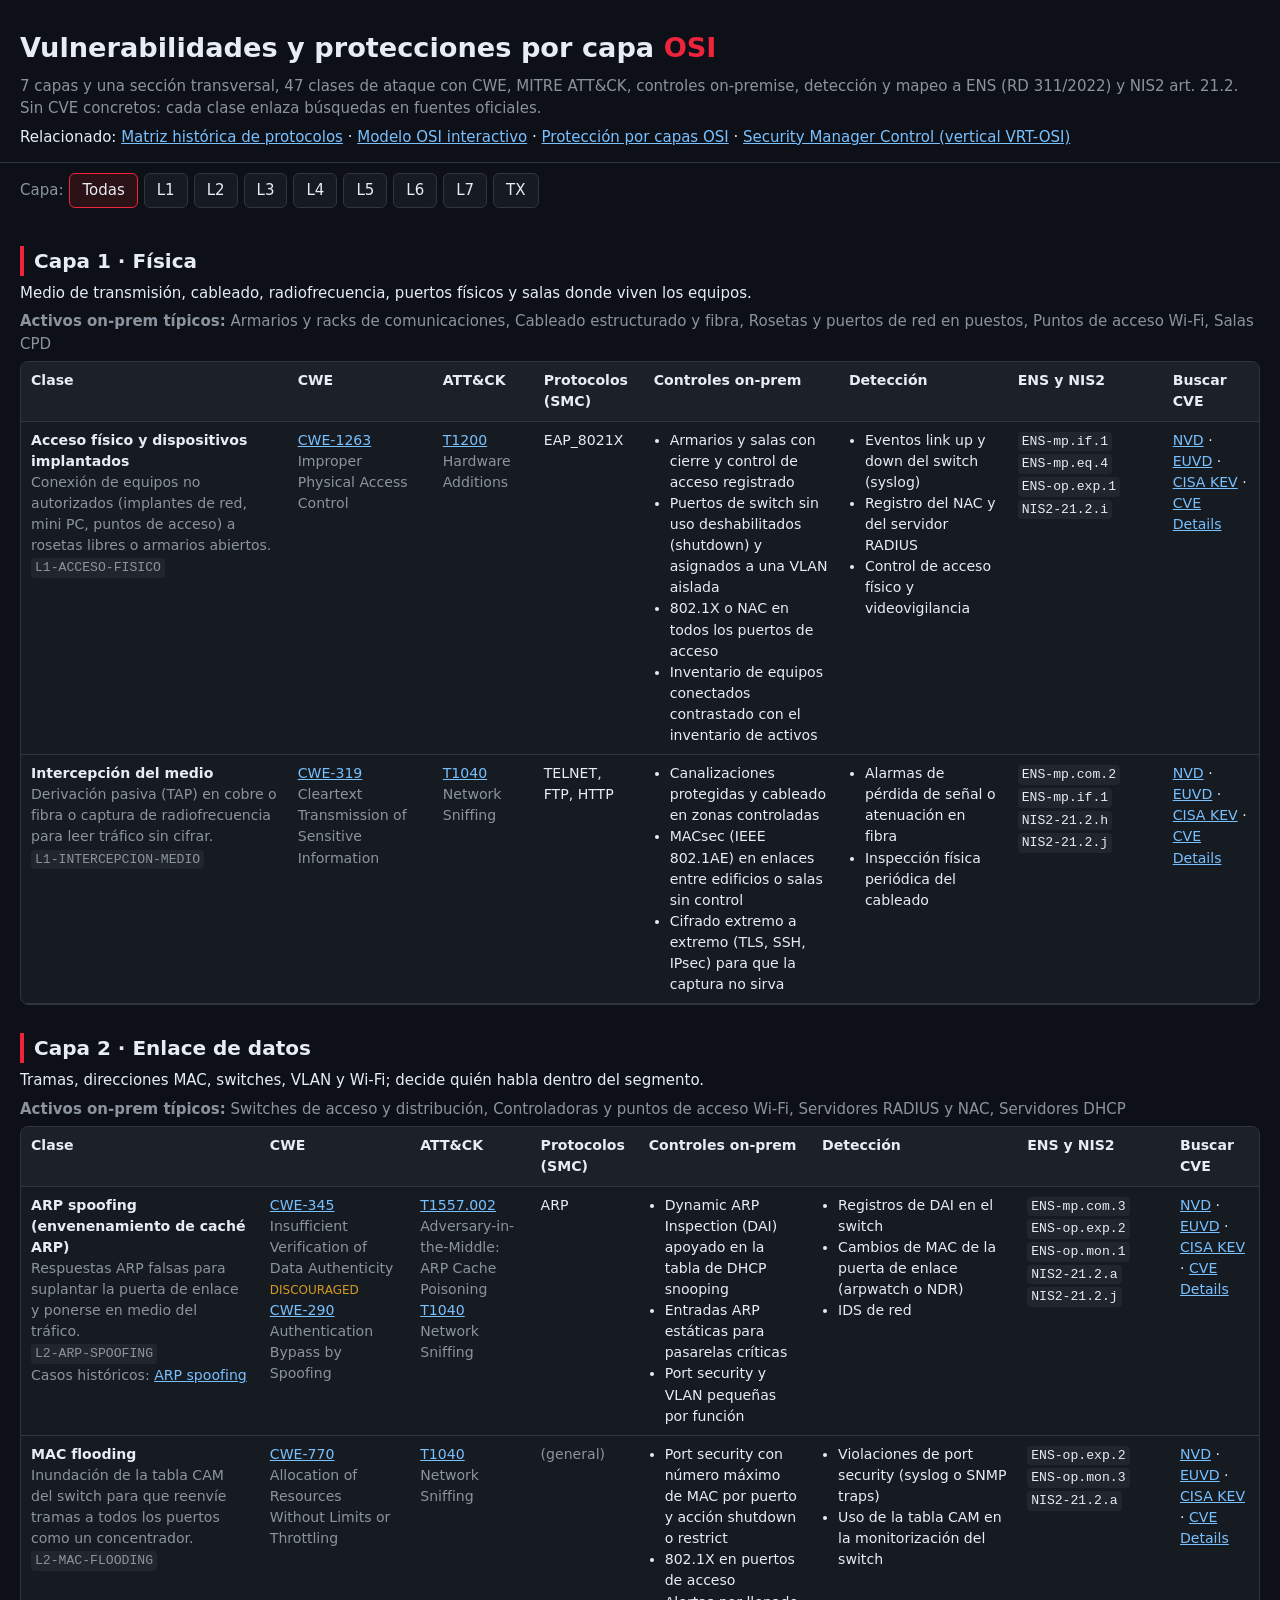
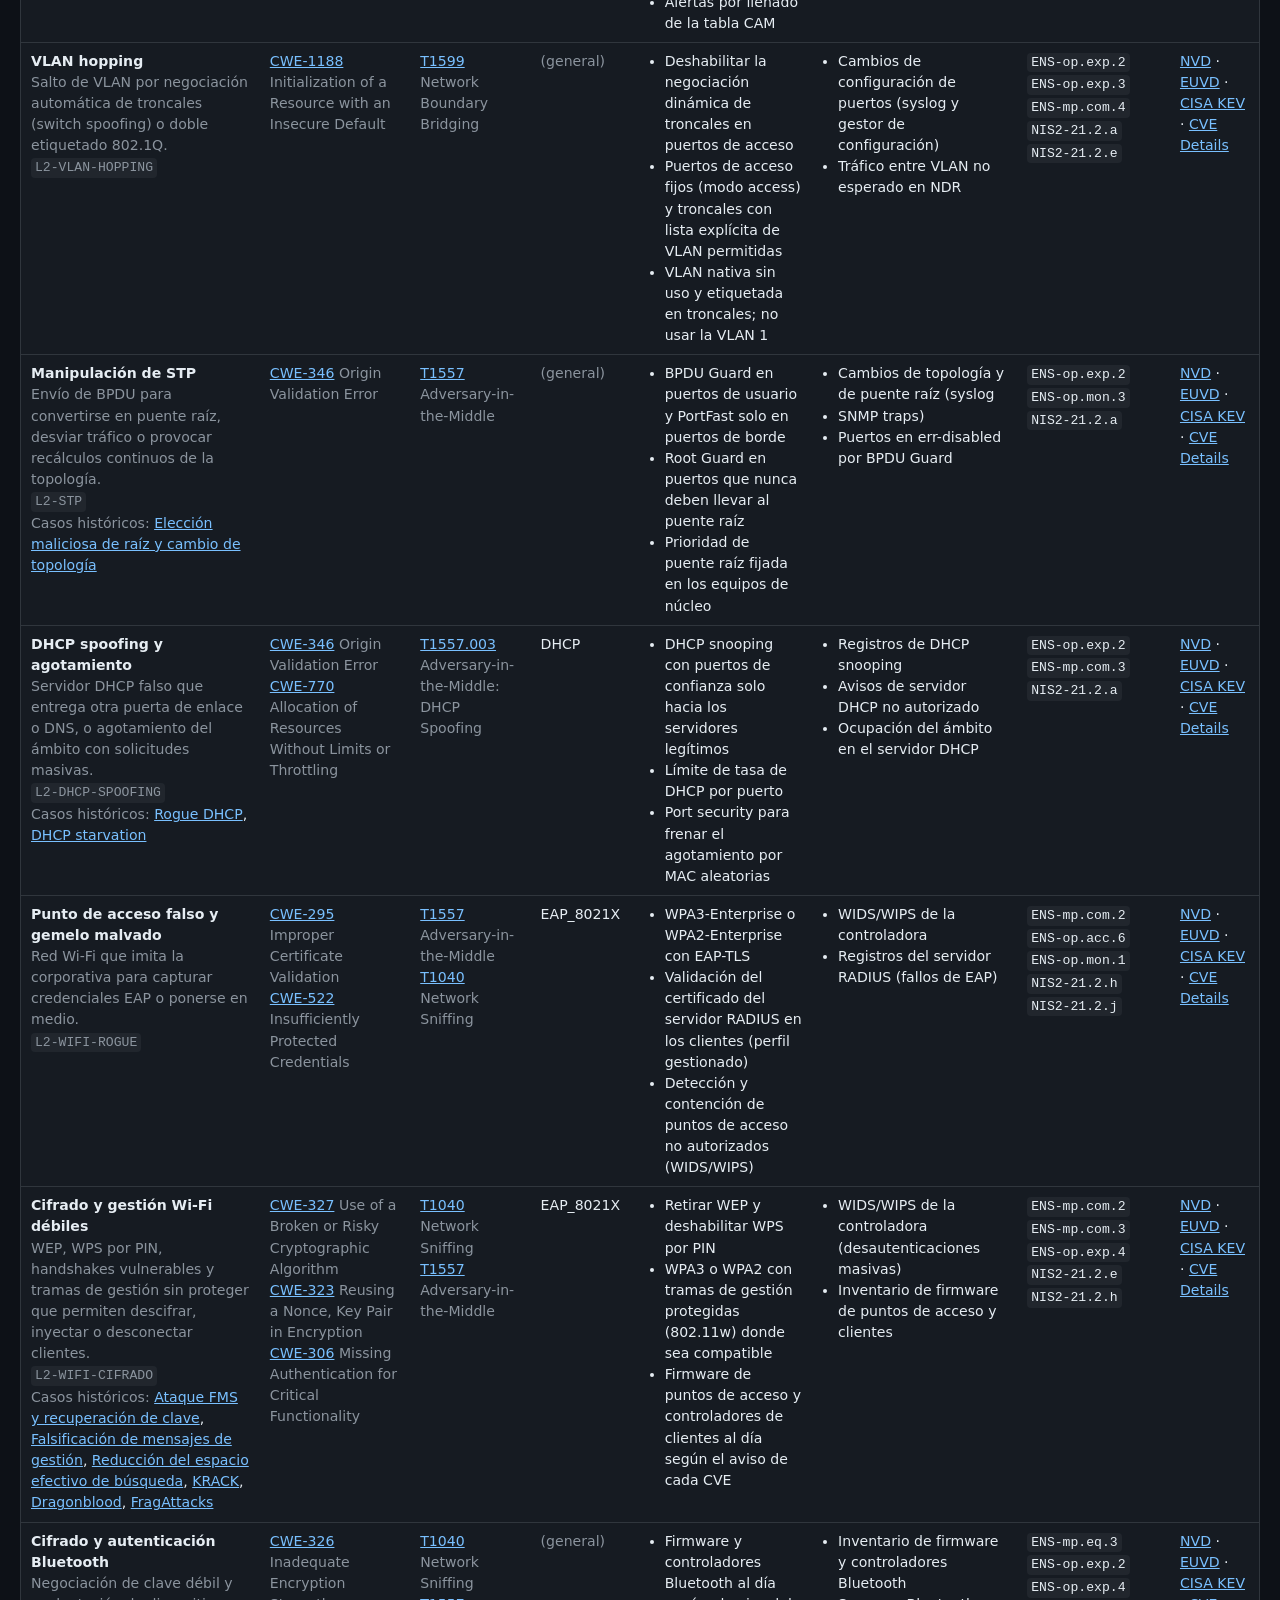
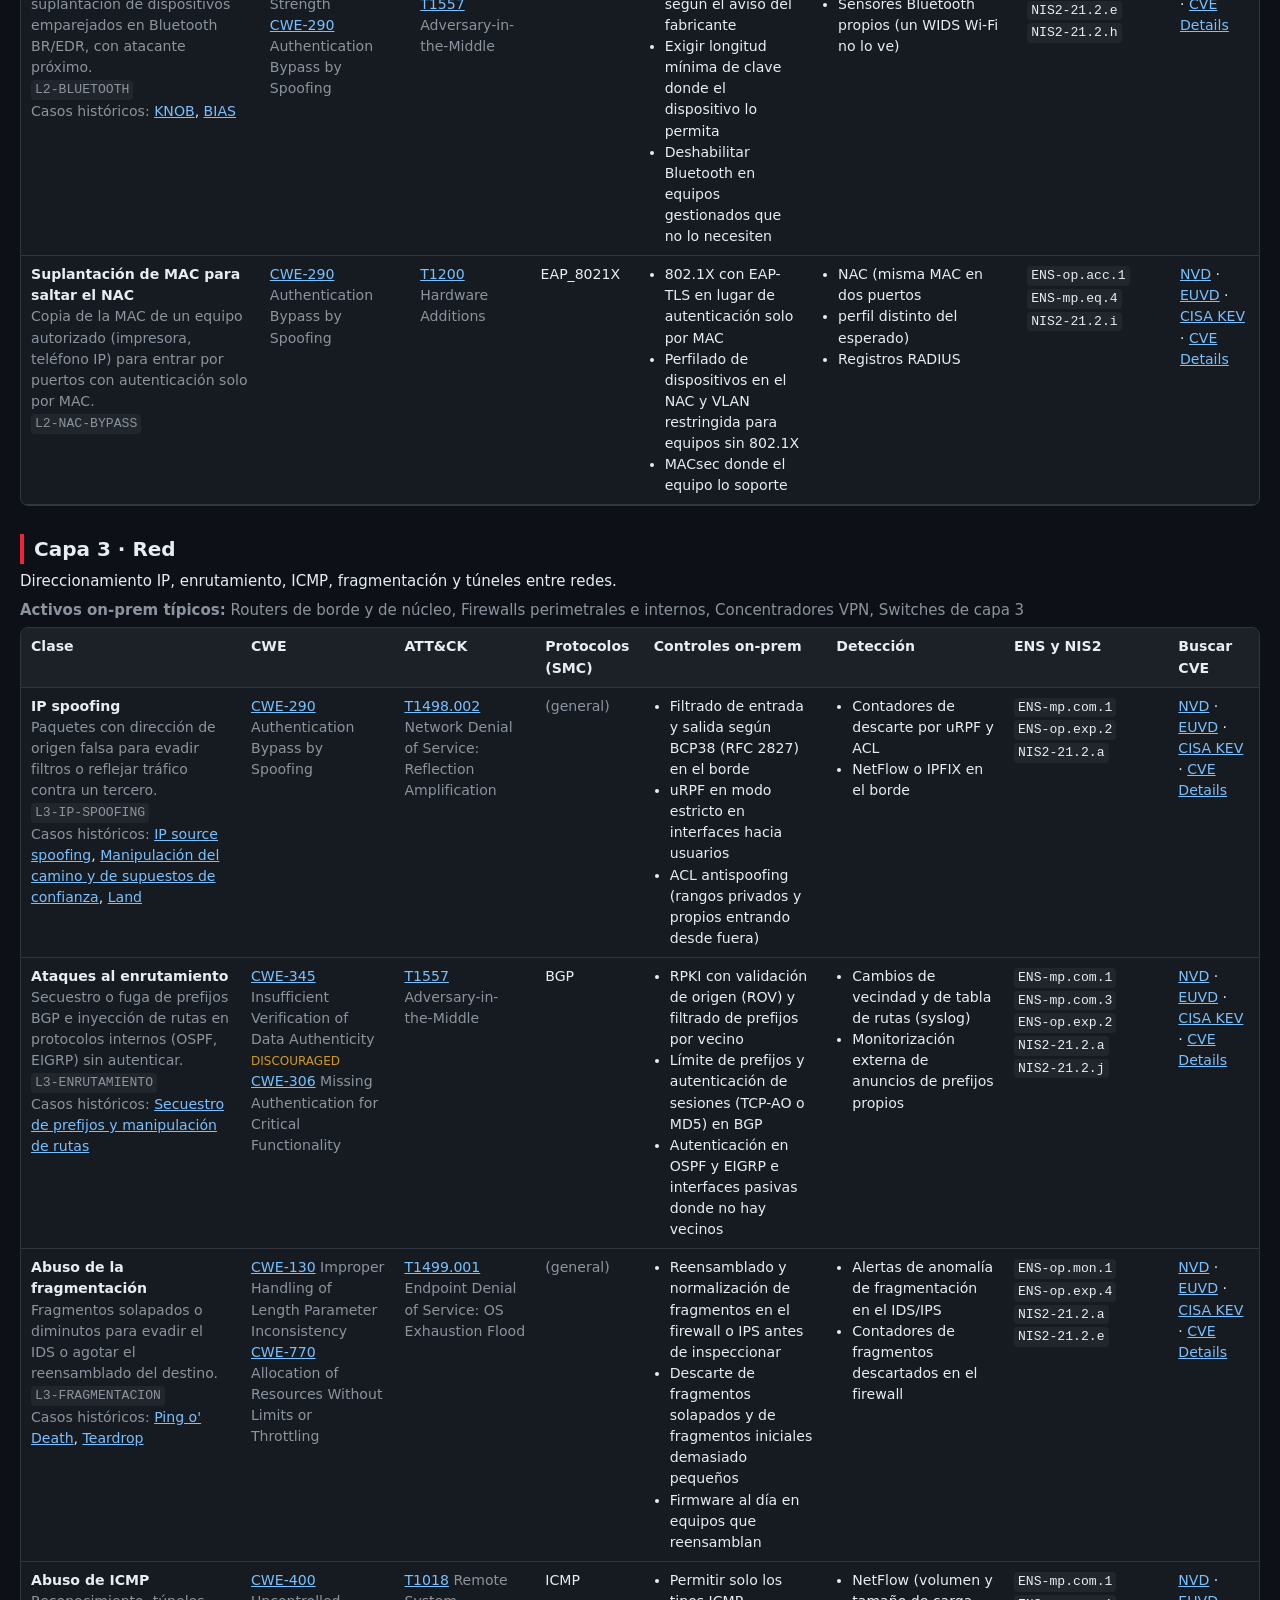
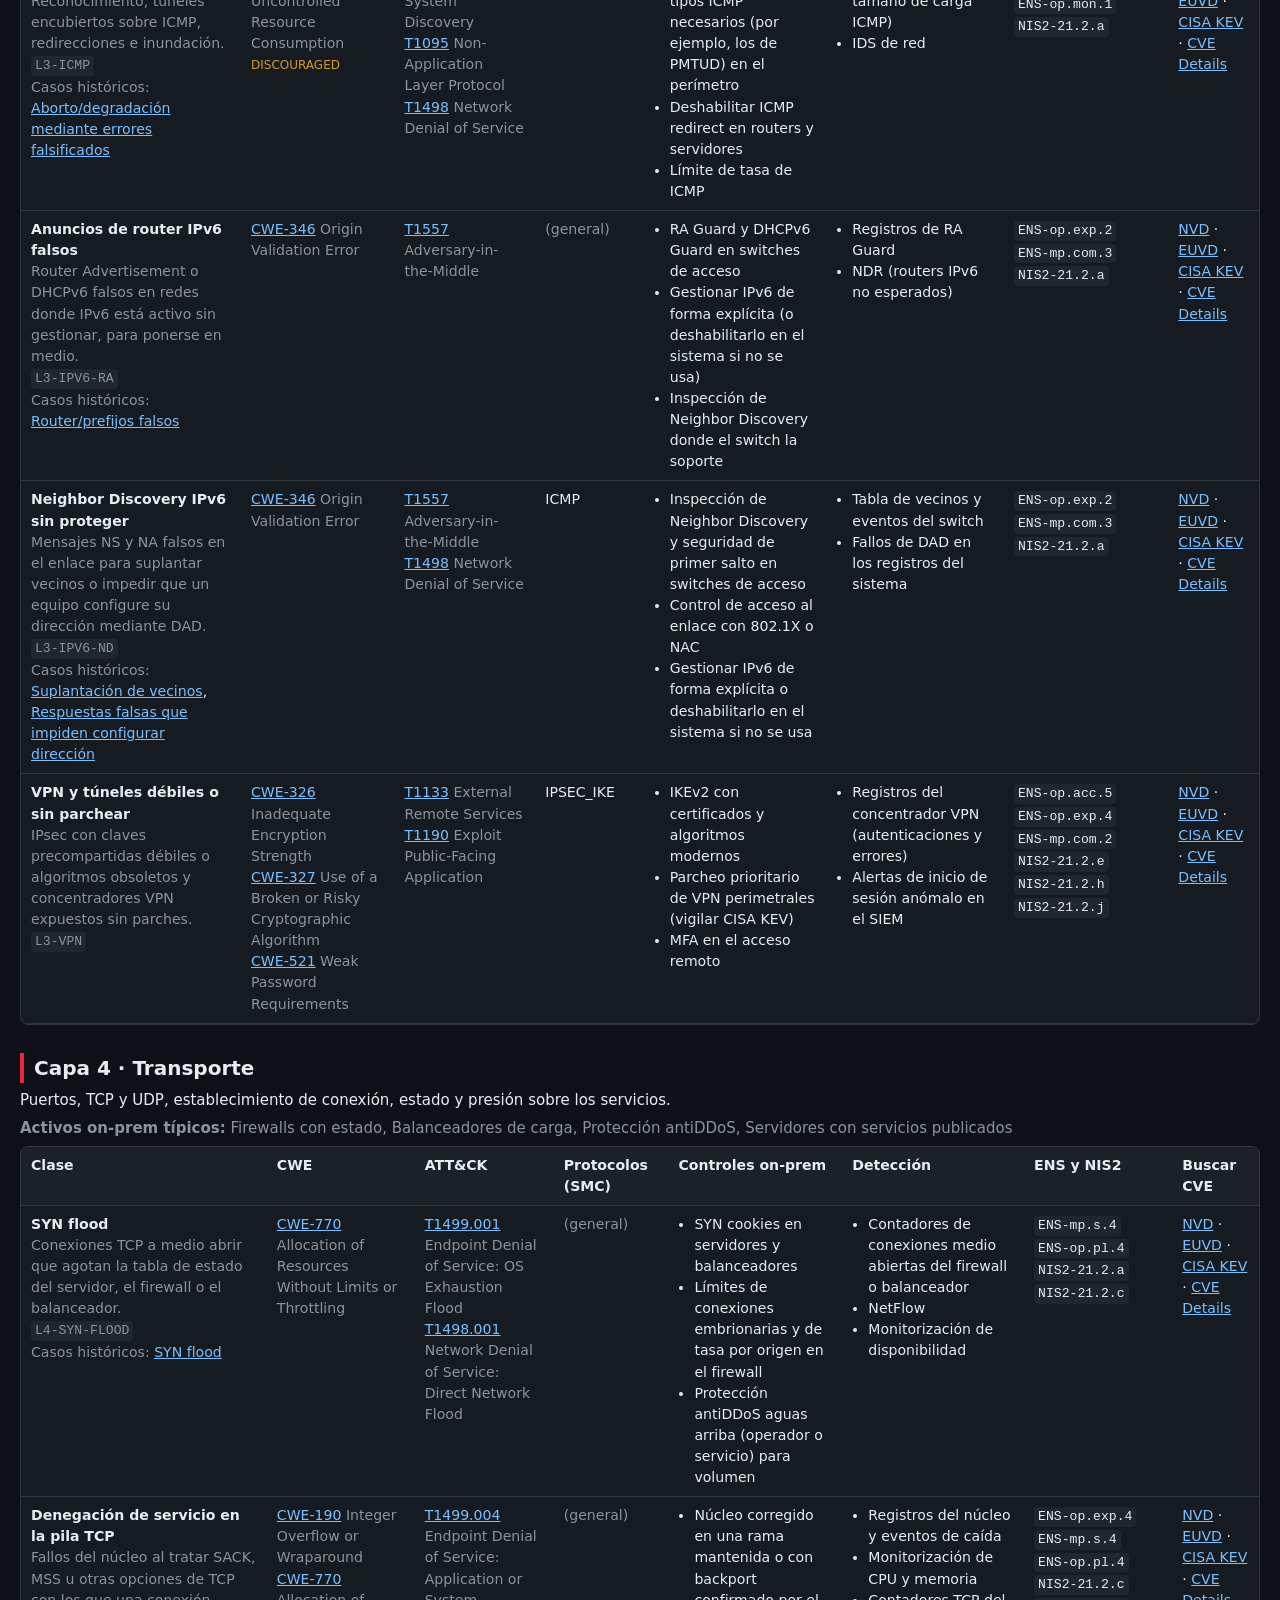
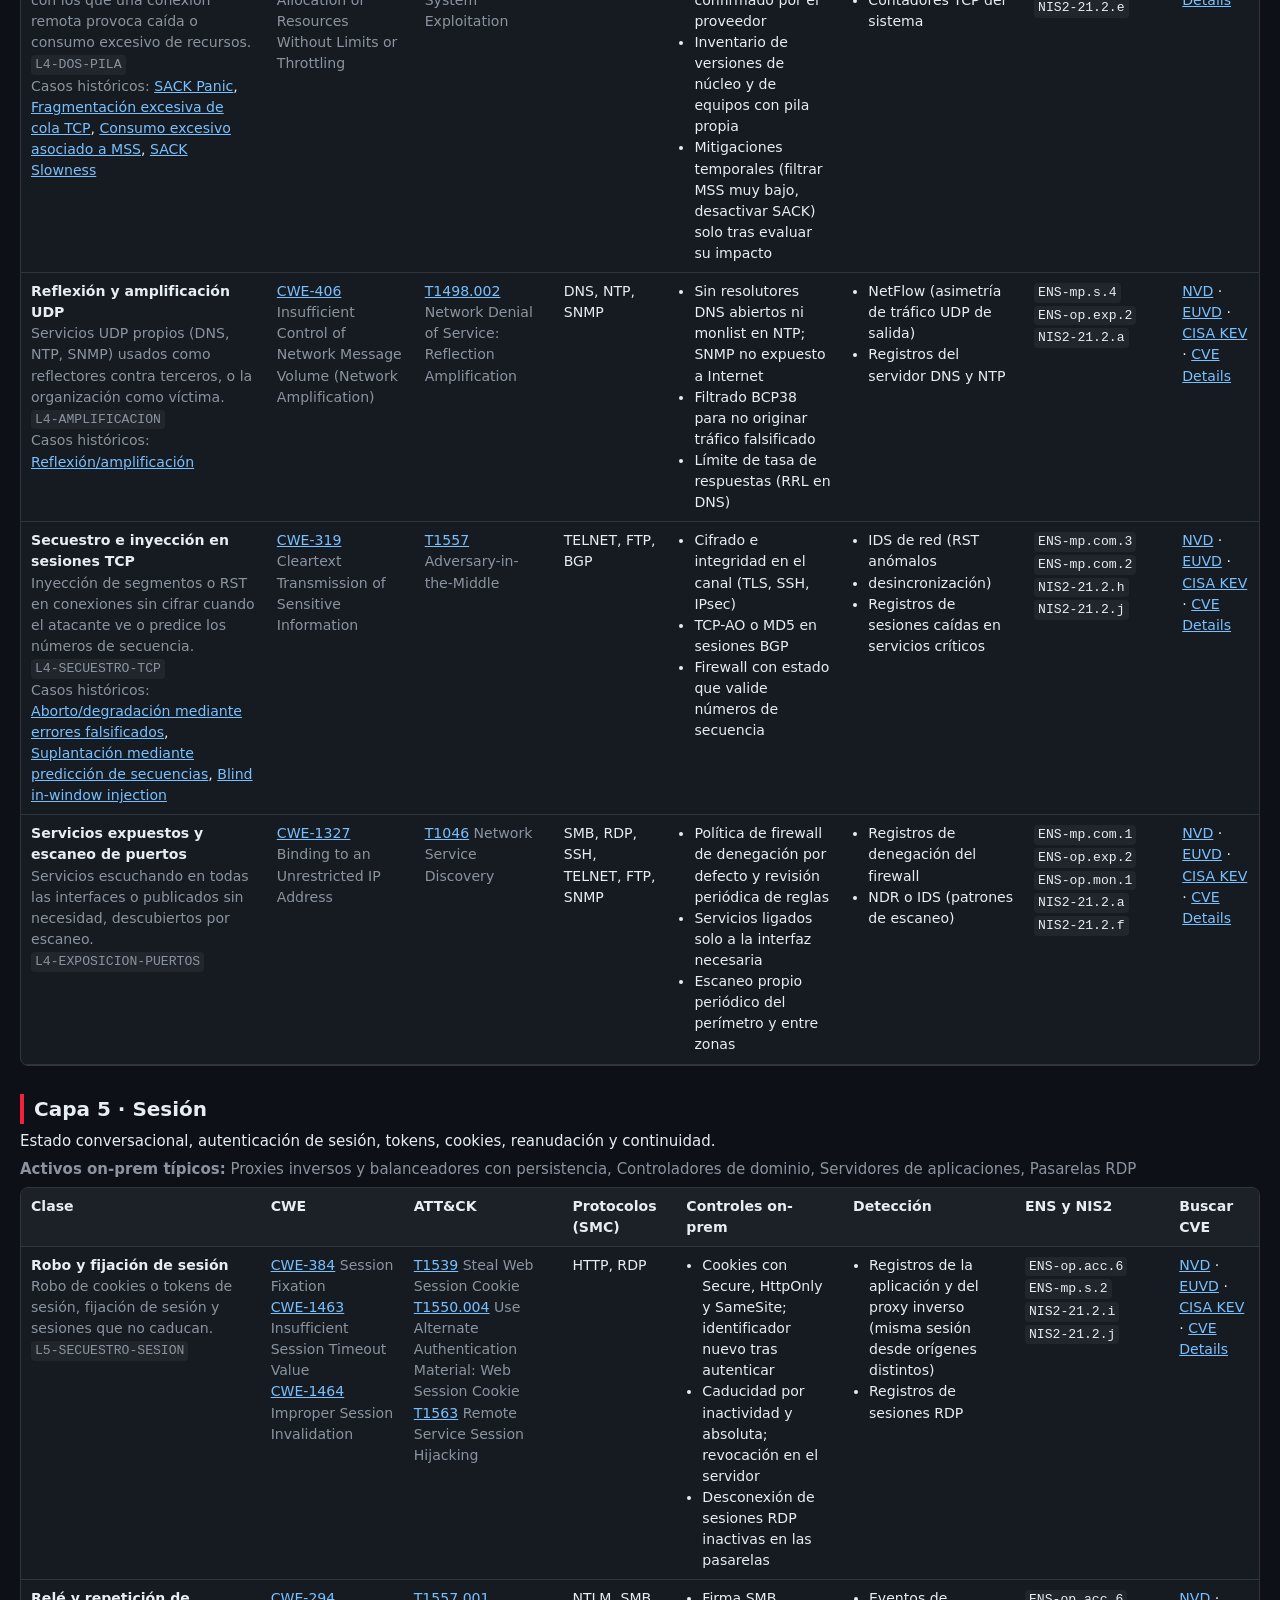
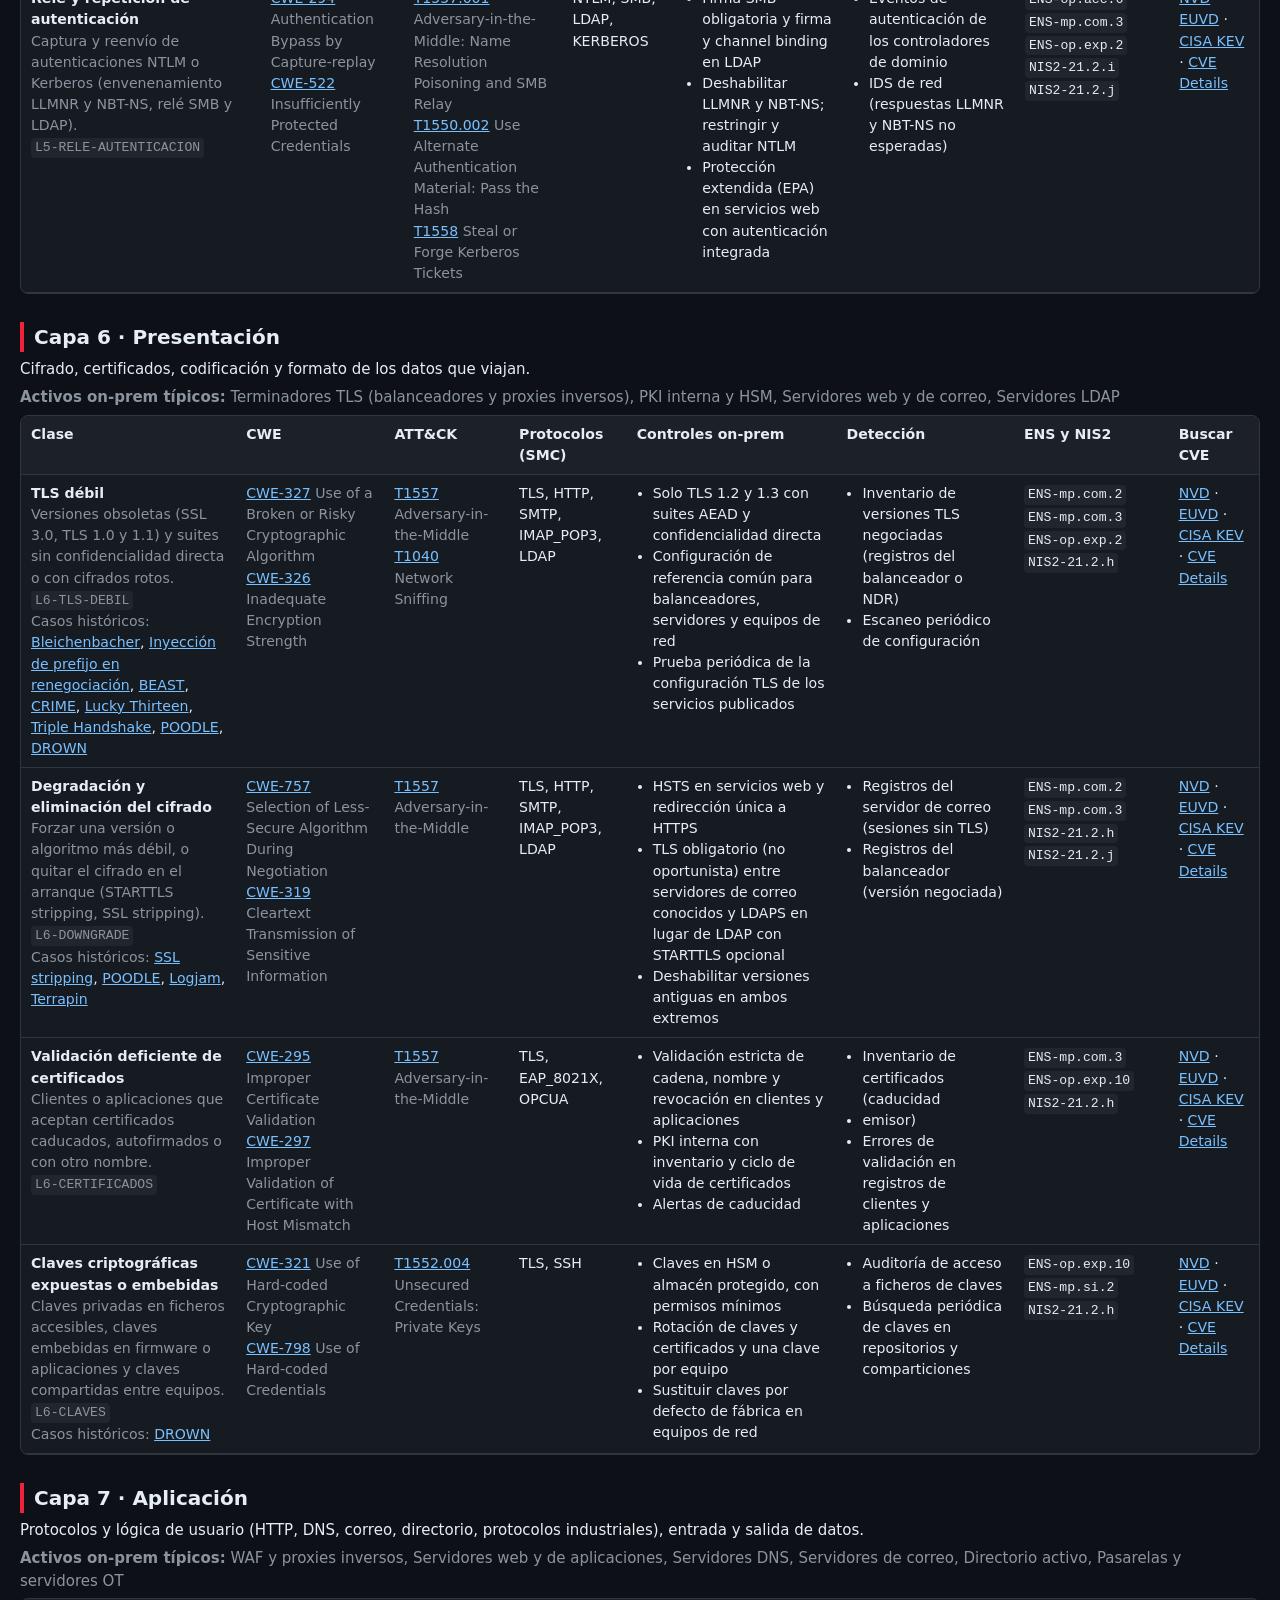
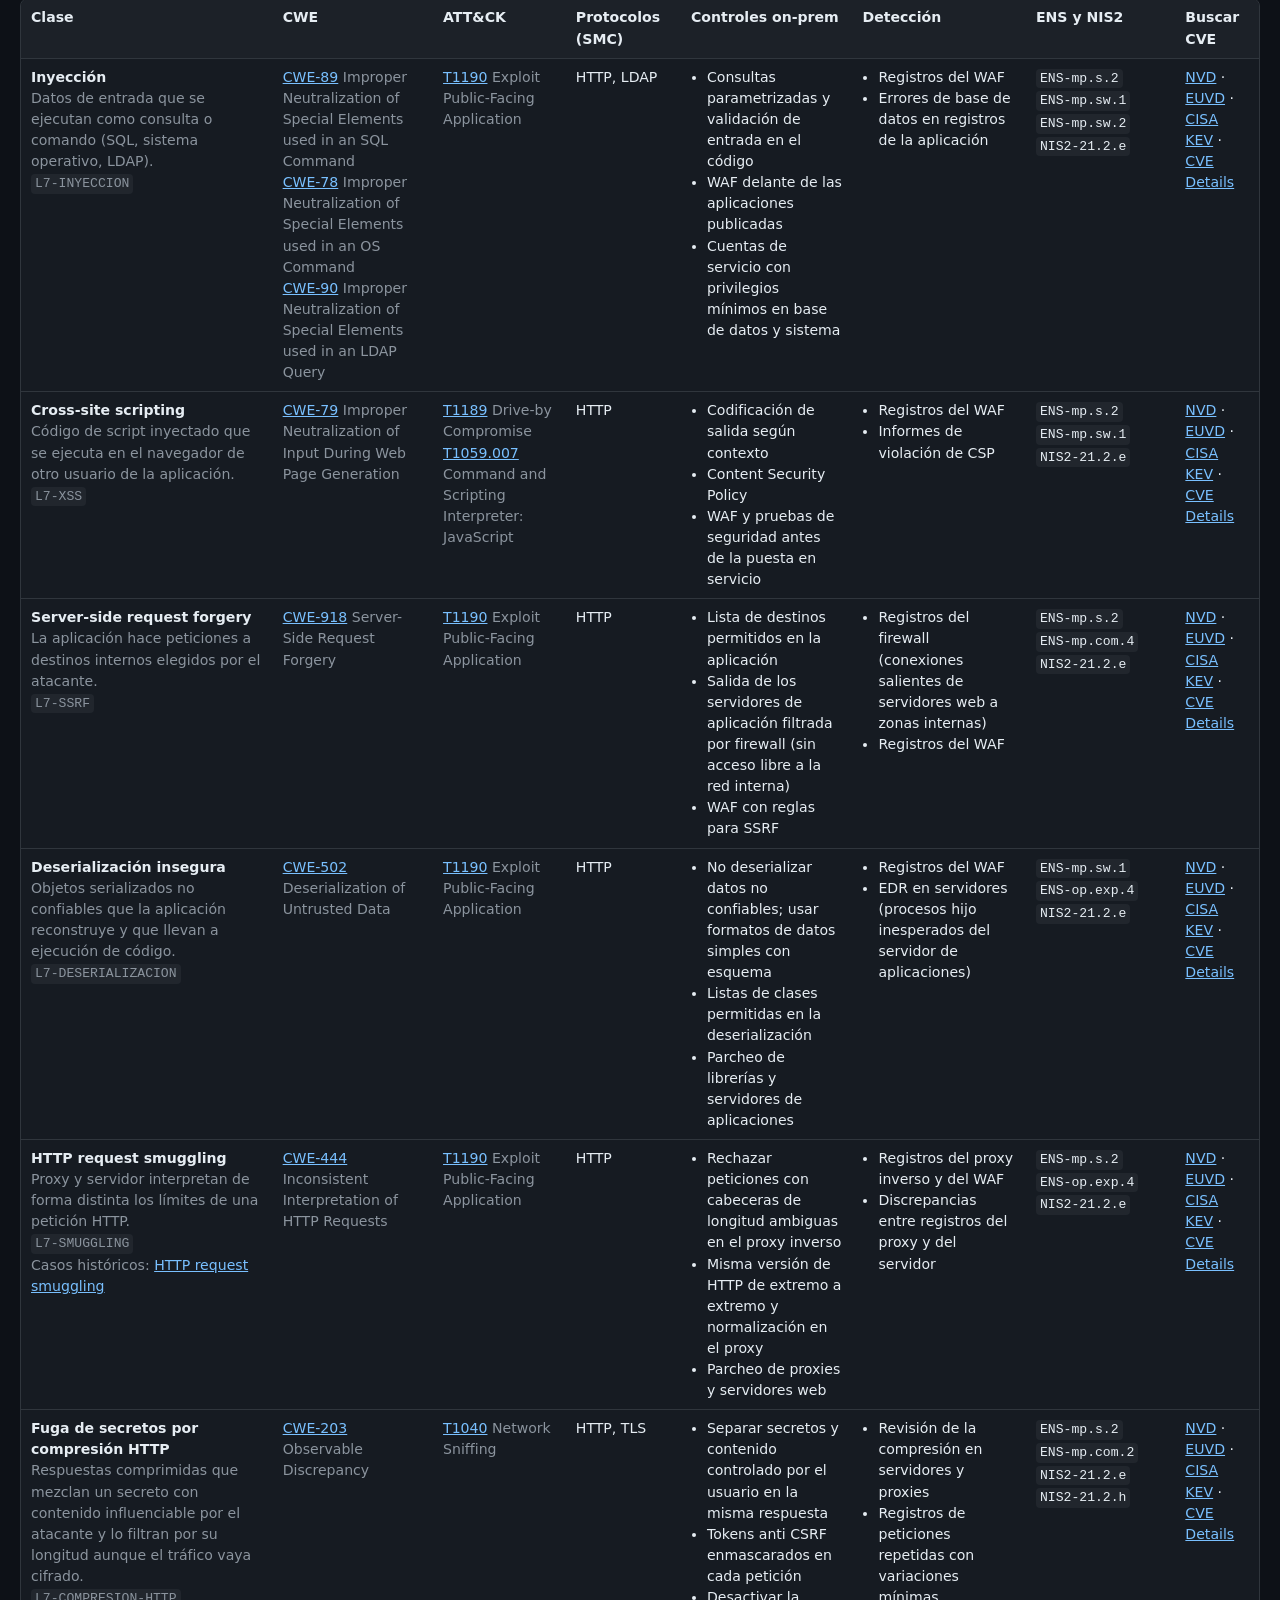
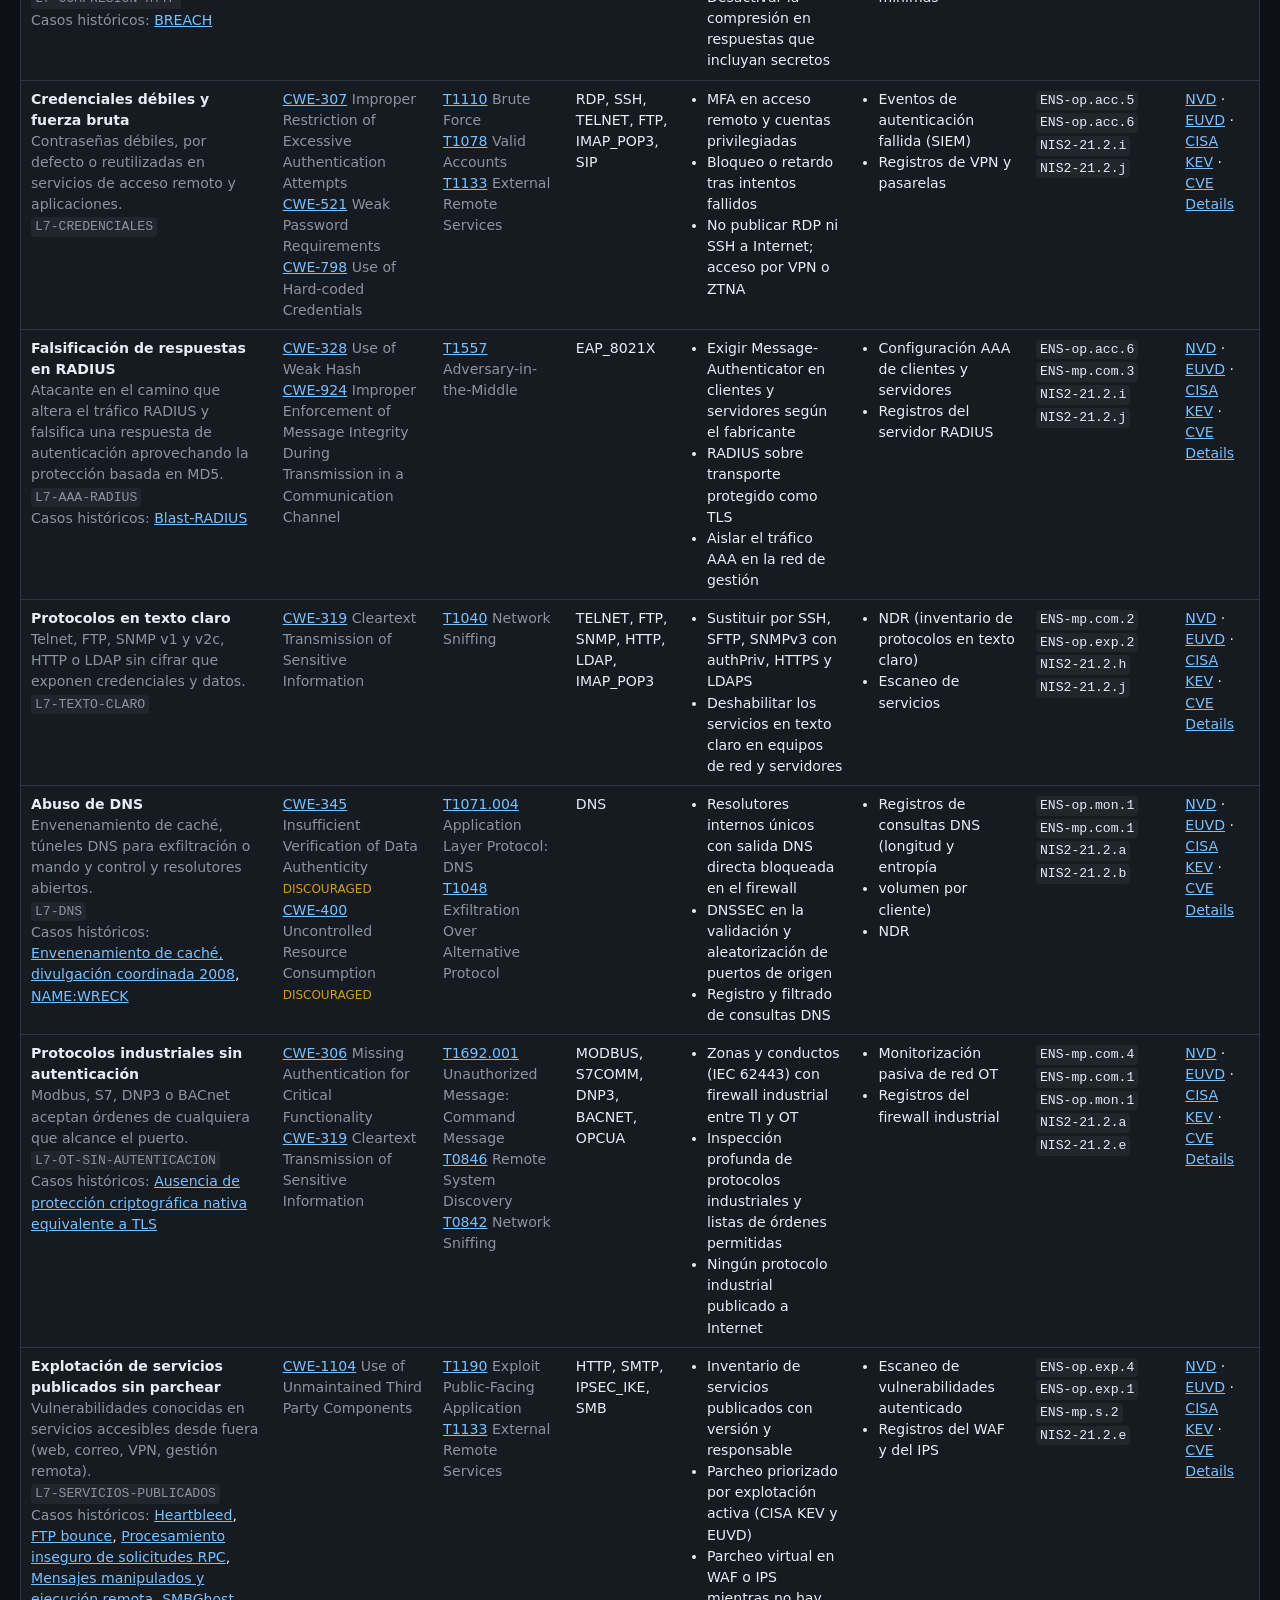
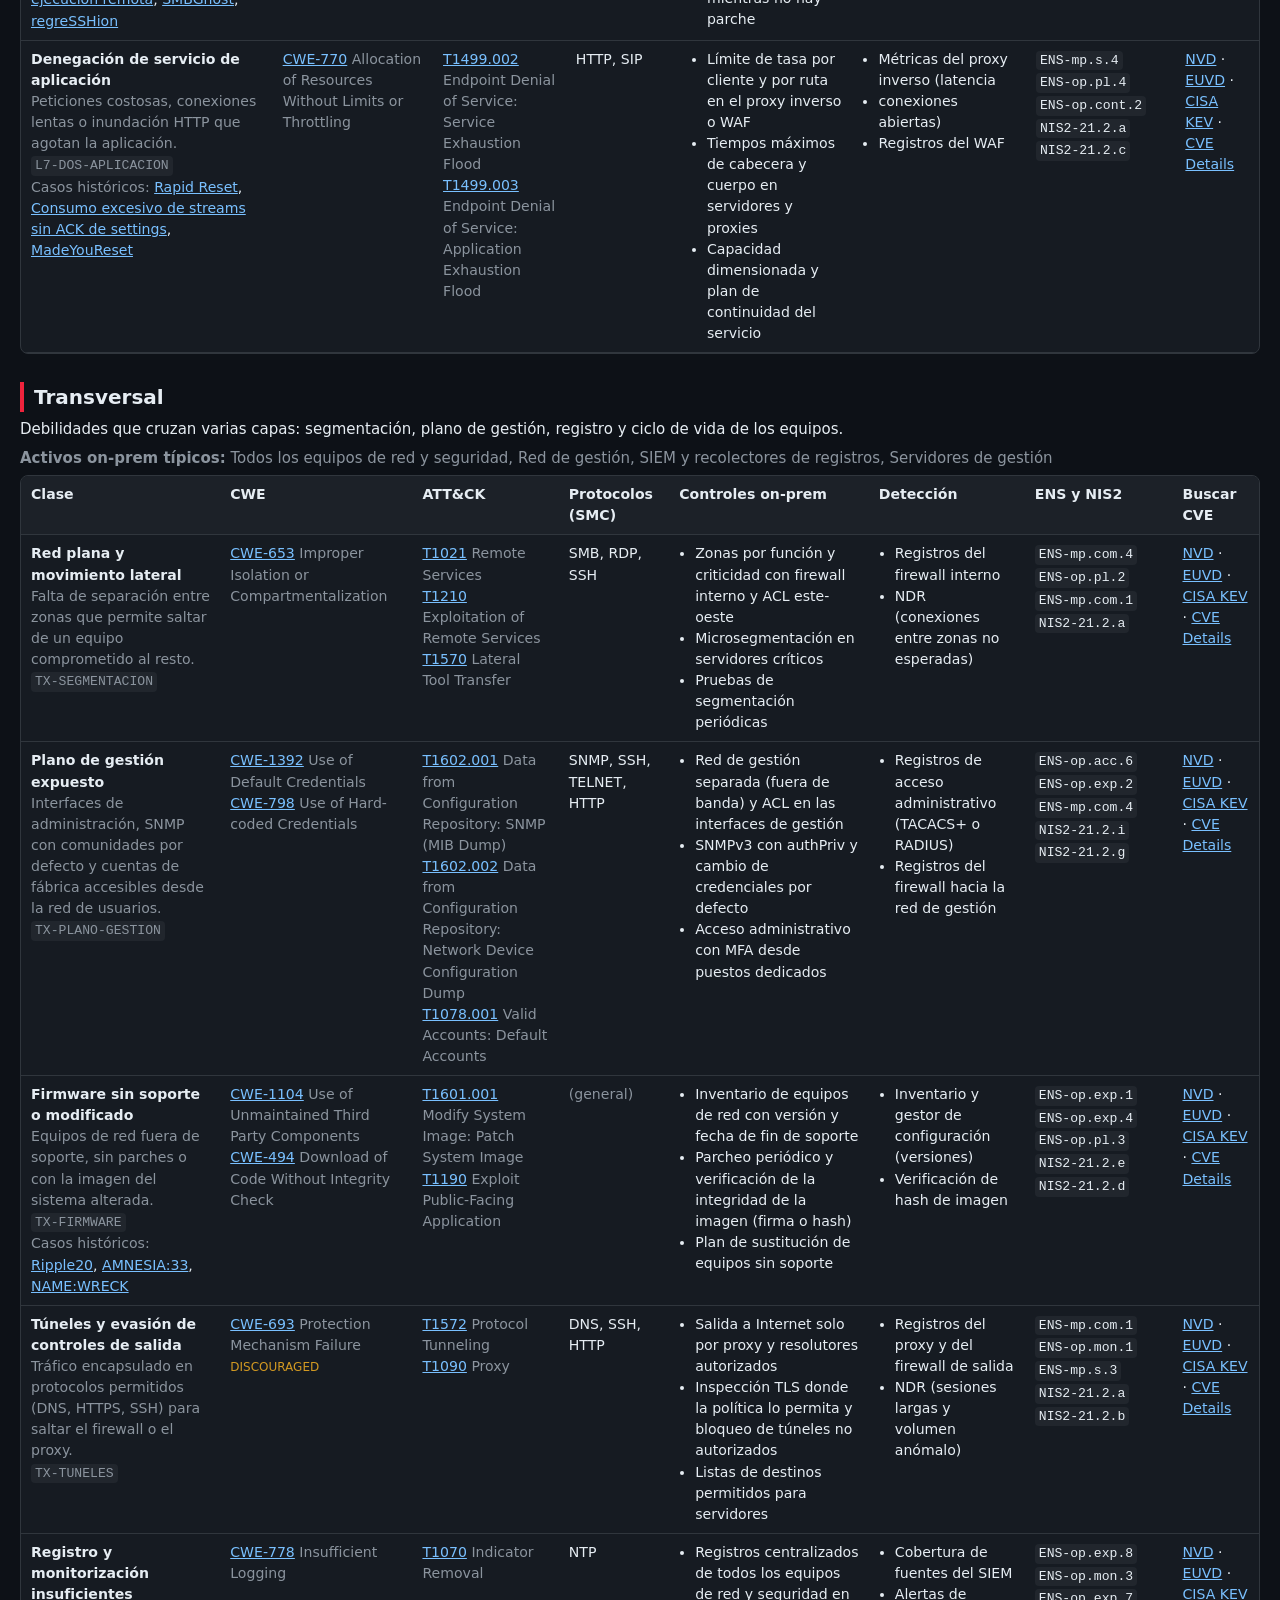
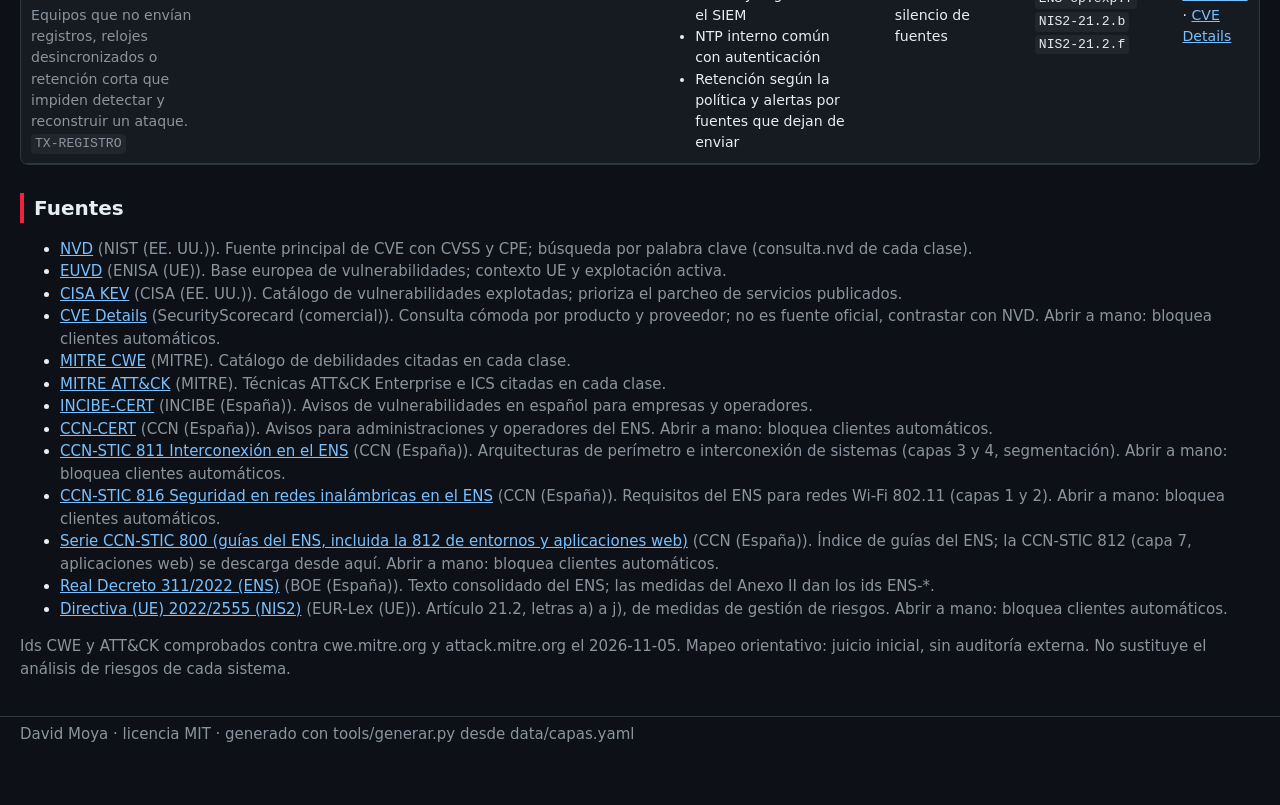
==== commit d7ff2449: "Añadir clases de Neighbor Discovery, compresión HTTP y RADIUS L3-IPV6-ND, L7-COMPRESION-HTTP y L7-AA" ====
--- a/docs/index.html
+++ b/docs/index.html
@@ -31,12 +31,12 @@
 <body>
 <header>
 <h1>Vulnerabilidades y protecciones por capa <span>OSI</span></h1>
-<p class="resumen">7 capas y una sección transversal, 44 clases de ataque con CWE, MITRE ATT&amp;CK, controles on-premise, detección y mapeo a ENS (RD 311/2022) y NIS2 art. 21.2. Sin CVE concretos: cada clase enlaza búsquedas en fuentes oficiales.</p>
+<p class="resumen">7 capas y una sección transversal, 47 clases de ataque con CWE, MITRE ATT&amp;CK, controles on-premise, detección y mapeo a ENS (RD 311/2022) y NIS2 art. 21.2. Sin CVE concretos: cada clase enlaza búsquedas en fuentes oficiales.</p>
 <p>Relacionado: <a href="historico/">Matriz histórica de protocolos</a> · <a href="https://pedri77.github.io/modelo_OSI/" rel="noopener">Modelo OSI interactivo</a> · <a href="https://pedri77.github.io/Basicos_Proteccion_Capas_OSI/" rel="noopener">Protección por capas OSI</a> · <a href="https://github.com/pedri77/security-manager-control" rel="noopener">Security Manager Control (vertical VRT-OSI)</a></p>
 </header>
 <main>
 <nav class="filtro" aria-label="Filtrar por capa"><span class="n">Capa:</span> <button type="button" data-capa="todas" aria-pressed="true">Todas</button><button type="button" data-capa="L1" aria-pressed="false">L1</button><button type="button" data-capa="L2" aria-pressed="false">L2</button><button type="button" data-capa="L3" aria-pressed="false">L3</button><button type="button" data-capa="L4" aria-pressed="false">L4</button><button type="button" data-capa="L5" aria-pressed="false">L5</button><button type="button" data-capa="L6" aria-pressed="false">L6</button><button type="button" data-capa="L7" aria-pressed="false">L7</button><button type="button" data-capa="TX" aria-pressed="false">TX</button></nav>
-<section class="capa" data-capa="L1" id="capa-L1"><h2>Capa 1 · Física</h2><p>Medio de transmisión, cableado, radiofrecuencia, puertos físicos y salas donde viven los equipos.</p><p class="activos"><strong>Activos on-prem típicos:</strong> Armarios y racks de comunicaciones, Cableado estructurado y fibra, Rosetas y puertos de red en puestos, Puntos de acceso Wi-Fi, Salas CPD</p><div class="tabla"><table><thead><tr><th>Clase</th><th>CWE</th><th>ATT&amp;CK</th><th>Protocolos (SMC)</th><th>Controles on-prem</th><th>Detección</th><th>ENS y NIS2</th><th>Buscar CVE</th></tr></thead><tbody><tr id="L1-ACCESO-FISICO"><td><strong>Acceso físico y dispositivos implantados</strong><br><span class="n">Conexión de equipos no autorizados (implantes de red, mini PC, puntos de acceso) a rosetas libres o armarios abiertos.</span><br><code class="id">L1-ACCESO-FISICO</code></td><td><a href="https://cwe.mitre.org/data/definitions/1263.html" rel="noopener">CWE-1263</a> <span class="n">Improper Physical Access Control</span></td><td><a href="https://attack.mitre.org/techniques/T1200/" rel="noopener">T1200</a> <span class="n">Hardware Additions</span></td><td><span title="Capa 2 en SMC">EAP_8021X</span></td><td><ul><li>Armarios y salas con cierre y control de acceso registrado</li><li>Puertos de switch sin uso deshabilitados (shutdown) y asignados a una VLAN aislada</li><li>802.1X o NAC en todos los puertos de acceso</li><li>Inventario de equipos conectados contrastado con el inventario de activos</li></ul></td><td><ul><li>Eventos link up y down del switch (syslog)</li><li>Registro del NAC y del servidor RADIUS</li><li>Control de acceso físico y videovigilancia</li></ul></td><td><code>ENS-mp.if.1</code> <code>ENS-mp.eq.4</code> <code>ENS-op.exp.1</code> <code>NIS2-21.2.i</code></td><td><a href="https://nvd.nist.gov/vuln/search?keyword=hardware%20implant&amp;resultType=records" rel="noopener">NVD</a> · <a href="https://euvd.enisa.europa.eu/search?text=hardware%20implant" rel="noopener">EUVD</a> · <a href="https://www.cisa.gov/known-exploited-vulnerabilities-catalog?search_api_fulltext=hardware%20implant" rel="noopener">CISA KEV</a> · <a href="https://www.cvedetails.com/google-search-results.php?q=hardware%20implant" rel="noopener">CVE Details</a></td></tr><tr id="L1-INTERCEPCION-MEDIO"><td><strong>Intercepción del medio</strong><br><span class="n">Derivación pasiva (TAP) en cobre o fibra o captura de radiofrecuencia para leer tráfico sin cifrar.</span><br><code class="id">L1-INTERCEPCION-MEDIO</code></td><td><a href="https://cwe.mitre.org/data/definitions/319.html" rel="noopener">CWE-319</a> <span class="n">Cleartext Transmission of Sensitive Information</span></td><td><a href="https://attack.mitre.org/techniques/T1040/" rel="noopener">T1040</a> <span class="n">Network Sniffing</span></td><td><span title="Capa 7 en SMC">TELNET</span>, <span title="Capa 7 en SMC">FTP</span>, <span title="Capa 7 en SMC">HTTP</span></td><td><ul><li>Canalizaciones protegidas y cableado en zonas controladas</li><li>MACsec (IEEE 802.1AE) en enlaces entre edificios o salas sin control</li><li>Cifrado extremo a extremo (TLS, SSH, IPsec) para que la captura no sirva</li></ul></td><td><ul><li>Alarmas de pérdida de señal o atenuación en fibra</li><li>Inspección física periódica del cableado</li></ul></td><td><code>ENS-mp.com.2</code> <code>ENS-mp.if.1</code> <code>NIS2-21.2.h</code> <code>NIS2-21.2.j</code></td><td><a href="https://nvd.nist.gov/vuln/search?keyword=cleartext%20transmission&amp;resultType=records" rel="noopener">NVD</a> · <a href="https://euvd.enisa.europa.eu/search?text=cleartext%20transmission" rel="noopener">EUVD</a> · <a href="https://www.cisa.gov/known-exploited-vulnerabilities-catalog?search_api_fulltext=cleartext%20transmission" rel="noopener">CISA KEV</a> · <a href="https://www.cvedetails.com/google-search-results.php?q=cleartext%20transmission" rel="noopener">CVE Details</a></td></tr></tbody></table></div></section><section class="capa" data-capa="L2" id="capa-L2"><h2>Capa 2 · Enlace de datos</h2><p>Tramas, direcciones MAC, switches, VLAN y Wi-Fi; decide quién habla dentro del segmento.</p><p class="activos"><strong>Activos on-prem típicos:</strong> Switches de acceso y distribución, Controladoras y puntos de acceso Wi-Fi, Servidores RADIUS y NAC, Servidores DHCP</p><div class="tabla"><table><thead><tr><th>Clase</th><th>CWE</th><th>ATT&amp;CK</th><th>Protocolos (SMC)</th><th>Controles on-prem</th><th>Detección</th><th>ENS y NIS2</th><th>Buscar CVE</th></tr></thead><tbody><tr id="L2-ARP-SPOOFING"><td><strong>ARP spoofing (envenenamiento de caché ARP)</strong><br><span class="n">Respuestas ARP falsas para suplantar la puerta de enlace y ponerse en medio del tráfico.</span><br><code class="id">L2-ARP-SPOOFING</code><br><span class="n">Casos históricos:</span> <a href="historico/#OSI-001">ARP spoofing</a></td><td><a href="https://cwe.mitre.org/data/definitions/345.html" rel="noopener">CWE-345</a> <span class="n">Insufficient Verification of Data Authenticity</span> <span class="aviso" title="Uso de mapeo en MITRE">DISCOURAGED</span><br><a href="https://cwe.mitre.org/data/definitions/290.html" rel="noopener">CWE-290</a> <span class="n">Authentication Bypass by Spoofing</span></td><td><a href="https://attack.mitre.org/techniques/T1557/002/" rel="noopener">T1557.002</a> <span class="n">Adversary-in-the-Middle: ARP Cache Poisoning</span><br><a href="https://attack.mitre.org/techniques/T1040/" rel="noopener">T1040</a> <span class="n">Network Sniffing</span></td><td><span title="Capa 2 en SMC">ARP</span></td><td><ul><li>Dynamic ARP Inspection (DAI) apoyado en la tabla de DHCP snooping</li><li>Entradas ARP estáticas para pasarelas críticas</li><li>Port security y VLAN pequeñas por función</li></ul></td><td><ul><li>Registros de DAI en el switch</li><li>Cambios de MAC de la puerta de enlace (arpwatch o NDR)</li><li>IDS de red</li></ul></td><td><code>ENS-mp.com.3</code> <code>ENS-op.exp.2</code> <code>ENS-op.mon.1</code> <code>NIS2-21.2.a</code> <code>NIS2-21.2.j</code></td><td><a href="https://nvd.nist.gov/vuln/search?keyword=ARP%20spoofing&amp;resultType=records" rel="noopener">NVD</a> · <a href="https://euvd.enisa.europa.eu/search?text=ARP%20spoofing" rel="noopener">EUVD</a> · <a href="https://www.cisa.gov/known-exploited-vulnerabilities-catalog?search_api_fulltext=ARP%20spoofing" rel="noopener">CISA KEV</a> · <a href="https://www.cvedetails.com/google-search-results.php?q=ARP%20spoofing" rel="noopener">CVE Details</a></td></tr><tr id="L2-MAC-FLOODING"><td><strong>MAC flooding</strong><br><span class="n">Inundación de la tabla CAM del switch para que reenvíe tramas a todos los puertos como un concentrador.</span><br><code class="id">L2-MAC-FLOODING</code></td><td><a href="https://cwe.mitre.org/data/definitions/770.html" rel="noopener">CWE-770</a> <span class="n">Allocation of Resources Without Limits or Throttling</span></td><td><a href="https://attack.mitre.org/techniques/T1040/" rel="noopener">T1040</a> <span class="n">Network Sniffing</span></td><td><span class="n">(general)</span></td><td><ul><li>Port security con número máximo de MAC por puerto y acción shutdown o restrict</li><li>802.1X en puertos de acceso</li><li>Alertas por llenado de la tabla CAM</li></ul></td><td><ul><li>Violaciones de port security (syslog o SNMP traps)</li><li>Uso de la tabla CAM en la monitorización del switch</li></ul></td><td><code>ENS-op.exp.2</code> <code>ENS-op.mon.3</code> <code>NIS2-21.2.a</code></td><td><a href="https://nvd.nist.gov/vuln/search?keyword=MAC%20flooding&amp;resultType=records" rel="noopener">NVD</a> · <a href="https://euvd.enisa.europa.eu/search?text=MAC%20flooding" rel="noopener">EUVD</a> · <a href="https://www.cisa.gov/known-exploited-vulnerabilities-catalog?search_api_fulltext=MAC%20flooding" rel="noopener">CISA KEV</a> · <a href="https://www.cvedetails.com/google-search-results.php?q=MAC%20flooding" rel="noopener">CVE Details</a></td></tr><tr id="L2-VLAN-HOPPING"><td><strong>VLAN hopping</strong><br><span class="n">Salto de VLAN por negociación automática de troncales (switch spoofing) o doble etiquetado 802.1Q.</span><br><code class="id">L2-VLAN-HOPPING</code></td><td><a href="https://cwe.mitre.org/data/definitions/1188.html" rel="noopener">CWE-1188</a> <span class="n">Initialization of a Resource with an Insecure Default</span></td><td><a href="https://attack.mitre.org/techniques/T1599/" rel="noopener">T1599</a> <span class="n">Network Boundary Bridging</span></td><td><span class="n">(general)</span></td><td><ul><li>Deshabilitar la negociación dinámica de troncales en puertos de acceso</li><li>Puertos de acceso fijos (modo access) y troncales con lista explícita de VLAN permitidas</li><li>VLAN nativa sin uso y etiquetada en troncales; no usar la VLAN 1</li></ul></td><td><ul><li>Cambios de configuración de puertos (syslog y gestor de configuración)</li><li>Tráfico entre VLAN no esperado en NDR</li></ul></td><td><code>ENS-op.exp.2</code> <code>ENS-op.exp.3</code> <code>ENS-mp.com.4</code> <code>NIS2-21.2.a</code> <code>NIS2-21.2.e</code></td><td><a href="https://nvd.nist.gov/vuln/search?keyword=VLAN%20hopping&amp;resultType=records" rel="noopener">NVD</a> · <a href="https://euvd.enisa.europa.eu/search?text=VLAN%20hopping" rel="noopener">EUVD</a> · <a href="https://www.cisa.gov/known-exploited-vulnerabilities-catalog?search_api_fulltext=VLAN%20hopping" rel="noopener">CISA KEV</a> · <a href="https://www.cvedetails.com/google-search-results.php?q=VLAN%20hopping" rel="noopener">CVE Details</a></td></tr><tr id="L2-STP"><td><strong>Manipulación de STP</strong><br><span class="n">Envío de BPDU para convertirse en puente raíz, desviar tráfico o provocar recálculos continuos de la topología.</span><br><code class="id">L2-STP</code><br><span class="n">Casos históricos:</span> <a href="historico/#OSI-002">Elección maliciosa de raíz y cambio de topología</a></td><td><a href="https://cwe.mitre.org/data/definitions/346.html" rel="noopener">CWE-346</a> <span class="n">Origin Validation Error</span></td><td><a href="https://attack.mitre.org/techniques/T1557/" rel="noopener">T1557</a> <span class="n">Adversary-in-the-Middle</span></td><td><span class="n">(general)</span></td><td><ul><li>BPDU Guard en puertos de usuario y PortFast solo en puertos de borde</li><li>Root Guard en puertos que nunca deben llevar al puente raíz</li><li>Prioridad de puente raíz fijada en los equipos de núcleo</li></ul></td><td><ul><li>Cambios de topología y de puente raíz (syslog</li><li>SNMP traps)</li><li>Puertos en err-disabled por BPDU Guard</li></ul></td><td><code>ENS-op.exp.2</code> <code>ENS-op.mon.3</code> <code>NIS2-21.2.a</code></td><td><a href="https://nvd.nist.gov/vuln/search?keyword=spanning%20tree&amp;resultType=records" rel="noopener">NVD</a> · <a href="https://euvd.enisa.europa.eu/search?text=spanning%20tree" rel="noopener">EUVD</a> · <a href="https://www.cisa.gov/known-exploited-vulnerabilities-catalog?search_api_fulltext=spanning%20tree" rel="noopener">CISA KEV</a> · <a href="https://www.cvedetails.com/google-search-results.php?q=spanning%20tree" rel="noopener">CVE Details</a></td></tr><tr id="L2-DHCP-SPOOFING"><td><strong>DHCP spoofing y agotamiento</strong><br><span class="n">Servidor DHCP falso que entrega otra puerta de enlace o DNS, o agotamiento del ámbito con solicitudes masivas.</span><br><code class="id">L2-DHCP-SPOOFING</code><br><span class="n">Casos históricos:</span> <a href="historico/#OSI-041">Rogue DHCP</a>, <a href="historico/#OSI-042">DHCP starvation</a></td><td><a href="https://cwe.mitre.org/data/definitions/346.html" rel="noopener">CWE-346</a> <span class="n">Origin Validation Error</span><br><a href="https://cwe.mitre.org/data/definitions/770.html" rel="noopener">CWE-770</a> <span class="n">Allocation of Resources Without Limits or Throttling</span></td><td><a href="https://attack.mitre.org/techniques/T1557/003/" rel="noopener">T1557.003</a> <span class="n">Adversary-in-the-Middle: DHCP Spoofing</span></td><td><span title="Capa 7 en SMC">DHCP</span></td><td><ul><li>DHCP snooping con puertos de confianza solo hacia los servidores legítimos</li><li>Límite de tasa de DHCP por puerto</li><li>Port security para frenar el agotamiento por MAC aleatorias</li></ul></td><td><ul><li>Registros de DHCP snooping</li><li>Avisos de servidor DHCP no autorizado</li><li>Ocupación del ámbito en el servidor DHCP</li></ul></td><td><code>ENS-op.exp.2</code> <code>ENS-mp.com.3</code> <code>NIS2-21.2.a</code></td><td><a href="https://nvd.nist.gov/vuln/search?keyword=DHCP%20spoofing&amp;resultType=records" rel="noopener">NVD</a> · <a href="https://euvd.enisa.europa.eu/search?text=DHCP%20spoofing" rel="noopener">EUVD</a> · <a href="https://www.cisa.gov/known-exploited-vulnerabilities-catalog?search_api_fulltext=DHCP%20spoofing" rel="noopener">CISA KEV</a> · <a href="https://www.cvedetails.com/google-search-results.php?q=DHCP%20spoofing" rel="noopener">CVE Details</a></td></tr><tr id="L2-WIFI-ROGUE"><td><strong>Punto de acceso falso y gemelo malvado</strong><br><span class="n">Red Wi-Fi que imita la corporativa para capturar credenciales EAP o ponerse en medio.</span><br><code class="id">L2-WIFI-ROGUE</code></td><td><a href="https://cwe.mitre.org/data/definitions/295.html" rel="noopener">CWE-295</a> <span class="n">Improper Certificate Validation</span><br><a href="https://cwe.mitre.org/data/definitions/522.html" rel="noopener">CWE-522</a> <span class="n">Insufficiently Protected Credentials</span></td><td><a href="https://attack.mitre.org/techniques/T1557/" rel="noopener">T1557</a> <span class="n">Adversary-in-the-Middle</span><br><a href="https://attack.mitre.org/techniques/T1040/" rel="noopener">T1040</a> <span class="n">Network Sniffing</span></td><td><span title="Capa 2 en SMC">EAP_8021X</span></td><td><ul><li>WPA3-Enterprise o WPA2-Enterprise con EAP-TLS</li><li>Validación del certificado del servidor RADIUS en los clientes (perfil gestionado)</li><li>Detección y contención de puntos de acceso no autorizados (WIDS/WIPS)</li></ul></td><td><ul><li>WIDS/WIPS de la controladora</li><li>Registros del servidor RADIUS (fallos de EAP)</li></ul></td><td><code>ENS-mp.com.2</code> <code>ENS-op.acc.6</code> <code>ENS-op.mon.1</code> <code>NIS2-21.2.h</code> <code>NIS2-21.2.j</code></td><td><a href="https://nvd.nist.gov/vuln/search?keyword=rogue%20access%20point&amp;resultType=records" rel="noopener">NVD</a> · <a href="https://euvd.enisa.europa.eu/search?text=rogue%20access%20point" rel="noopener">EUVD</a> · <a href="https://www.cisa.gov/known-exploited-vulnerabilities-catalog?search_api_fulltext=rogue%20access%20point" rel="noopener">CISA KEV</a> · <a href="https://www.cvedetails.com/google-search-results.php?q=rogue%20access%20point" rel="noopener">CVE Details</a></td></tr><tr id="L2-WIFI-CIFRADO"><td><strong>Cifrado y gestión Wi-Fi débiles</strong><br><span class="n">WEP, WPS por PIN, handshakes vulnerables y tramas de gestión sin proteger que permiten descifrar, inyectar o desconectar clientes.</span><br><code class="id">L2-WIFI-CIFRADO</code><br><span class="n">Casos históricos:</span> <a href="historico/#OSI-003">Ataque FMS y recuperación de clave</a>, <a href="historico/#OSI-004">Falsificación de mensajes de gestión</a>, <a href="historico/#OSI-005">Reducción del espacio efectivo de búsqueda</a>, <a href="historico/#OSI-006">KRACK</a>, <a href="historico/#OSI-007">Dragonblood</a>, <a href="historico/#OSI-010">FragAttacks</a></td><td><a href="https://cwe.mitre.org/data/definitions/327.html" rel="noopener">CWE-327</a> <span class="n">Use of a Broken or Risky Cryptographic Algorithm</span><br><a href="https://cwe.mitre.org/data/definitions/323.html" rel="noopener">CWE-323</a> <span class="n">Reusing a Nonce, Key Pair in Encryption</span><br><a href="https://cwe.mitre.org/data/definitions/306.html" rel="noopener">CWE-306</a> <span class="n">Missing Authentication for Critical Functionality</span></td><td><a href="https://attack.mitre.org/techniques/T1040/" rel="noopener">T1040</a> <span class="n">Network Sniffing</span><br><a href="https://attack.mitre.org/techniques/T1557/" rel="noopener">T1557</a> <span class="n">Adversary-in-the-Middle</span></td><td><span title="Capa 2 en SMC">EAP_8021X</span></td><td><ul><li>Retirar WEP y deshabilitar WPS por PIN</li><li>WPA3 o WPA2 con tramas de gestión protegidas (802.11w) donde sea compatible</li><li>Firmware de puntos de acceso y controladores de clientes al día según el aviso de cada CVE</li></ul></td><td><ul><li>WIDS/WIPS de la controladora (desautenticaciones masivas)</li><li>Inventario de firmware de puntos de acceso y clientes</li></ul></td><td><code>ENS-mp.com.2</code> <code>ENS-mp.com.3</code> <code>ENS-op.exp.4</code> <code>NIS2-21.2.e</code> <code>NIS2-21.2.h</code></td><td><a href="https://nvd.nist.gov/vuln/search?keyword=WPA2%20Wi-Fi&amp;resultType=records" rel="noopener">NVD</a> · <a href="https://euvd.enisa.europa.eu/search?text=WPA2%20Wi-Fi" rel="noopener">EUVD</a> · <a href="https://www.cisa.gov/known-exploited-vulnerabilities-catalog?search_api_fulltext=WPA2%20Wi-Fi" rel="noopener">CISA KEV</a> · <a href="https://www.cvedetails.com/google-search-results.php?q=WPA2%20Wi-Fi" rel="noopener">CVE Details</a></td></tr><tr id="L2-BLUETOOTH"><td><strong>Cifrado y autenticación Bluetooth</strong><br><span class="n">Negociación de clave débil y suplantación de dispositivos emparejados en Bluetooth BR/EDR, con atacante próximo.</span><br><code class="id">L2-BLUETOOTH</code><br><span class="n">Casos históricos:</span> <a href="historico/#OSI-008">KNOB</a>, <a href="historico/#OSI-009">BIAS</a></td><td><a href="https://cwe.mitre.org/data/definitions/326.html" rel="noopener">CWE-326</a> <span class="n">Inadequate Encryption Strength</span><br><a href="https://cwe.mitre.org/data/definitions/290.html" rel="noopener">CWE-290</a> <span class="n">Authentication Bypass by Spoofing</span></td><td><a href="https://attack.mitre.org/techniques/T1040/" rel="noopener">T1040</a> <span class="n">Network Sniffing</span><br><a href="https://attack.mitre.org/techniques/T1557/" rel="noopener">T1557</a> <span class="n">Adversary-in-the-Middle</span></td><td><span class="n">(general)</span></td><td><ul><li>Firmware y controladores Bluetooth al día según el aviso del fabricante</li><li>Exigir longitud mínima de clave donde el dispositivo lo permita</li><li>Deshabilitar Bluetooth en equipos gestionados que no lo necesiten</li></ul></td><td><ul><li>Inventario de firmware y controladores Bluetooth</li><li>Sensores Bluetooth propios (un WIDS Wi-Fi no lo ve)</li></ul></td><td><code>ENS-mp.eq.3</code> <code>ENS-op.exp.2</code> <code>ENS-op.exp.4</code> <code>NIS2-21.2.e</code> <code>NIS2-21.2.h</code></td><td><a href="https://nvd.nist.gov/vuln/search?keyword=Bluetooth%20BR%20EDR&amp;resultType=records" rel="noopener">NVD</a> · <a href="https://euvd.enisa.europa.eu/search?text=Bluetooth%20BR%20EDR" rel="noopener">EUVD</a> · <a href="https://www.cisa.gov/known-exploited-vulnerabilities-catalog?search_api_fulltext=Bluetooth%20BR%20EDR" rel="noopener">CISA KEV</a> · <a href="https://www.cvedetails.com/google-search-results.php?q=Bluetooth%20BR%20EDR" rel="noopener">CVE Details</a></td></tr><tr id="L2-NAC-BYPASS"><td><strong>Suplantación de MAC para saltar el NAC</strong><br><span class="n">Copia de la MAC de un equipo autorizado (impresora, teléfono IP) para entrar por puertos con autenticación solo por MAC.</span><br><code class="id">L2-NAC-BYPASS</code></td><td><a href="https://cwe.mitre.org/data/definitions/290.html" rel="noopener">CWE-290</a> <span class="n">Authentication Bypass by Spoofing</span></td><td><a href="https://attack.mitre.org/techniques/T1200/" rel="noopener">T1200</a> <span class="n">Hardware Additions</span></td><td><span title="Capa 2 en SMC">EAP_8021X</span></td><td><ul><li>802.1X con EAP-TLS en lugar de autenticación solo por MAC</li><li>Perfilado de dispositivos en el NAC y VLAN restringida para equipos sin 802.1X</li><li>MACsec donde el equipo lo soporte</li></ul></td><td><ul><li>NAC (misma MAC en dos puertos</li><li>perfil distinto del esperado)</li><li>Registros RADIUS</li></ul></td><td><code>ENS-op.acc.1</code> <code>ENS-mp.eq.4</code> <code>NIS2-21.2.i</code></td><td><a href="https://nvd.nist.gov/vuln/search?keyword=MAC%20authentication%20bypass&amp;resultType=records" rel="noopener">NVD</a> · <a href="https://euvd.enisa.europa.eu/search?text=MAC%20authentication%20bypass" rel="noopener">EUVD</a> · <a href="https://www.cisa.gov/known-exploited-vulnerabilities-catalog?search_api_fulltext=MAC%20authentication%20bypass" rel="noopener">CISA KEV</a> · <a href="https://www.cvedetails.com/google-search-results.php?q=MAC%20authentication%20bypass" rel="noopener">CVE Details</a></td></tr></tbody></table></div></section><section class="capa" data-capa="L3" id="capa-L3"><h2>Capa 3 · Red</h2><p>Direccionamiento IP, enrutamiento, ICMP, fragmentación y túneles entre redes.</p><p class="activos"><strong>Activos on-prem típicos:</strong> Routers de borde y de núcleo, Firewalls perimetrales e internos, Concentradores VPN, Switches de capa 3</p><div class="tabla"><table><thead><tr><th>Clase</th><th>CWE</th><th>ATT&amp;CK</th><th>Protocolos (SMC)</th><th>Controles on-prem</th><th>Detección</th><th>ENS y NIS2</th><th>Buscar CVE</th></tr></thead><tbody><tr id="L3-IP-SPOOFING"><td><strong>IP spoofing</strong><br><span class="n">Paquetes con dirección de origen falsa para evadir filtros o reflejar tráfico contra un tercero.</span><br><code class="id">L3-IP-SPOOFING</code><br><span class="n">Casos históricos:</span> <a href="historico/#OSI-011">IP source spoofing</a>, <a href="historico/#OSI-012">Manipulación del camino y de supuestos de confianza</a>, <a href="historico/#OSI-022">Land</a></td><td><a href="https://cwe.mitre.org/data/definitions/290.html" rel="noopener">CWE-290</a> <span class="n">Authentication Bypass by Spoofing</span></td><td><a href="https://attack.mitre.org/techniques/T1498/002/" rel="noopener">T1498.002</a> <span class="n">Network Denial of Service: Reflection Amplification</span></td><td><span class="n">(general)</span></td><td><ul><li>Filtrado de entrada y salida según BCP38 (RFC 2827) en el borde</li><li>uRPF en modo estricto en interfaces hacia usuarios</li><li>ACL antispoofing (rangos privados y propios entrando desde fuera)</li></ul></td><td><ul><li>Contadores de descarte por uRPF y ACL</li><li>NetFlow o IPFIX en el borde</li></ul></td><td><code>ENS-mp.com.1</code> <code>ENS-op.exp.2</code> <code>NIS2-21.2.a</code></td><td><a href="https://nvd.nist.gov/vuln/search?keyword=IP%20spoofing&amp;resultType=records" rel="noopener">NVD</a> · <a href="https://euvd.enisa.europa.eu/search?text=IP%20spoofing" rel="noopener">EUVD</a> · <a href="https://www.cisa.gov/known-exploited-vulnerabilities-catalog?search_api_fulltext=IP%20spoofing" rel="noopener">CISA KEV</a> · <a href="https://www.cvedetails.com/google-search-results.php?q=IP%20spoofing" rel="noopener">CVE Details</a></td></tr><tr id="L3-ENRUTAMIENTO"><td><strong>Ataques al enrutamiento</strong><br><span class="n">Secuestro o fuga de prefijos BGP e inyección de rutas en protocolos internos (OSPF, EIGRP) sin autenticar.</span><br><code class="id">L3-ENRUTAMIENTO</code><br><span class="n">Casos históricos:</span> <a href="historico/#OSI-018">Secuestro de prefijos y manipulación de rutas</a></td><td><a href="https://cwe.mitre.org/data/definitions/345.html" rel="noopener">CWE-345</a> <span class="n">Insufficient Verification of Data Authenticity</span> <span class="aviso" title="Uso de mapeo en MITRE">DISCOURAGED</span><br><a href="https://cwe.mitre.org/data/definitions/306.html" rel="noopener">CWE-306</a> <span class="n">Missing Authentication for Critical Functionality</span></td><td><a href="https://attack.mitre.org/techniques/T1557/" rel="noopener">T1557</a> <span class="n">Adversary-in-the-Middle</span></td><td><span title="Capa 7 en SMC">BGP</span></td><td><ul><li>RPKI con validación de origen (ROV) y filtrado de prefijos por vecino</li><li>Límite de prefijos y autenticación de sesiones (TCP-AO o MD5) en BGP</li><li>Autenticación en OSPF y EIGRP e interfaces pasivas donde no hay vecinos</li></ul></td><td><ul><li>Cambios de vecindad y de tabla de rutas (syslog)</li><li>Monitorización externa de anuncios de prefijos propios</li></ul></td><td><code>ENS-mp.com.1</code> <code>ENS-mp.com.3</code> <code>ENS-op.exp.2</code> <code>NIS2-21.2.a</code> <code>NIS2-21.2.j</code></td><td><a href="https://nvd.nist.gov/vuln/search?keyword=BGP&amp;resultType=records" rel="noopener">NVD</a> · <a href="https://euvd.enisa.europa.eu/search?text=BGP" rel="noopener">EUVD</a> · <a href="https://www.cisa.gov/known-exploited-vulnerabilities-catalog?search_api_fulltext=BGP" rel="noopener">CISA KEV</a> · <a href="https://www.cvedetails.com/google-search-results.php?q=BGP" rel="noopener">CVE Details</a></td></tr><tr id="L3-FRAGMENTACION"><td><strong>Abuso de la fragmentación</strong><br><span class="n">Fragmentos solapados o diminutos para evadir el IDS o agotar el reensamblado del destino.</span><br><code class="id">L3-FRAGMENTACION</code><br><span class="n">Casos históricos:</span> <a href="historico/#OSI-013">Ping o&#x27; Death</a>, <a href="historico/#OSI-014">Teardrop</a></td><td><a href="https://cwe.mitre.org/data/definitions/130.html" rel="noopener">CWE-130</a> <span class="n">Improper Handling of Length Parameter Inconsistency</span><br><a href="https://cwe.mitre.org/data/definitions/770.html" rel="noopener">CWE-770</a> <span class="n">Allocation of Resources Without Limits or Throttling</span></td><td><a href="https://attack.mitre.org/techniques/T1499/001/" rel="noopener">T1499.001</a> <span class="n">Endpoint Denial of Service: OS Exhaustion Flood</span></td><td><span class="n">(general)</span></td><td><ul><li>Reensamblado y normalización de fragmentos en el firewall o IPS antes de inspeccionar</li><li>Descarte de fragmentos solapados y de fragmentos iniciales demasiado pequeños</li><li>Firmware al día en equipos que reensamblan</li></ul></td><td><ul><li>Alertas de anomalía de fragmentación en el IDS/IPS</li><li>Contadores de fragmentos descartados en el firewall</li></ul></td><td><code>ENS-op.mon.1</code> <code>ENS-op.exp.4</code> <code>NIS2-21.2.a</code> <code>NIS2-21.2.e</code></td><td><a href="https://nvd.nist.gov/vuln/search?keyword=IP%20fragmentation&amp;resultType=records" rel="noopener">NVD</a> · <a href="https://euvd.enisa.europa.eu/search?text=IP%20fragmentation" rel="noopener">EUVD</a> · <a href="https://www.cisa.gov/known-exploited-vulnerabilities-catalog?search_api_fulltext=IP%20fragmentation" rel="noopener">CISA KEV</a> · <a href="https://www.cvedetails.com/google-search-results.php?q=IP%20fragmentation" rel="noopener">CVE Details</a></td></tr><tr id="L3-ICMP"><td><strong>Abuso de ICMP</strong><br><span class="n">Reconocimiento, túneles encubiertos sobre ICMP, redirecciones e inundación.</span><br><code class="id">L3-ICMP</code><br><span class="n">Casos históricos:</span> <a href="historico/#OSI-019">Aborto/degradación mediante errores falsificados</a></td><td><a href="https://cwe.mitre.org/data/definitions/400.html" rel="noopener">CWE-400</a> <span class="n">Uncontrolled Resource Consumption</span> <span class="aviso" title="Uso de mapeo en MITRE">DISCOURAGED</span></td><td><a href="https://attack.mitre.org/techniques/T1018/" rel="noopener">T1018</a> <span class="n">Remote System Discovery</span><br><a href="https://attack.mitre.org/techniques/T1095/" rel="noopener">T1095</a> <span class="n">Non-Application Layer Protocol</span><br><a href="https://attack.mitre.org/techniques/T1498/" rel="noopener">T1498</a> <span class="n">Network Denial of Service</span></td><td><span title="Capa 3 en SMC">ICMP</span></td><td><ul><li>Permitir solo los tipos ICMP necesarios (por ejemplo, los de PMTUD) en el perímetro</li><li>Deshabilitar ICMP redirect en routers y servidores</li><li>Límite de tasa de ICMP</li></ul></td><td><ul><li>NetFlow (volumen y tamaño de carga ICMP)</li><li>IDS de red</li></ul></td><td><code>ENS-mp.com.1</code> <code>ENS-op.mon.1</code> <code>NIS2-21.2.a</code></td><td><a href="https://nvd.nist.gov/vuln/search?keyword=ICMP&amp;resultType=records" rel="noopener">NVD</a> · <a href="https://euvd.enisa.europa.eu/search?text=ICMP" rel="noopener">EUVD</a> · <a href="https://www.cisa.gov/known-exploited-vulnerabilities-catalog?search_api_fulltext=ICMP" rel="noopener">CISA KEV</a> · <a href="https://www.cvedetails.com/google-search-results.php?q=ICMP" rel="noopener">CVE Details</a></td></tr><tr id="L3-IPV6-RA"><td><strong>Anuncios de router IPv6 falsos</strong><br><span class="n">Router Advertisement o DHCPv6 falsos en redes donde IPv6 está activo sin gestionar, para ponerse en medio.</span><br><code class="id">L3-IPV6-RA</code><br><span class="n">Casos históricos:</span> <a href="historico/#OSI-015">Suplantación de vecinos</a>, <a href="historico/#OSI-016">Router/prefijos falsos</a></td><td><a href="https://cwe.mitre.org/data/definitions/346.html" rel="noopener">CWE-346</a> <span class="n">Origin Validation Error</span></td><td><a href="https://attack.mitre.org/techniques/T1557/" rel="noopener">T1557</a> <span class="n">Adversary-in-the-Middle</span></td><td><span class="n">(general)</span></td><td><ul><li>RA Guard y DHCPv6 Guard en switches de acceso</li><li>Gestionar IPv6 de forma explícita (o deshabilitarlo en el sistema si no se usa)</li><li>Inspección de Neighbor Discovery donde el switch la soporte</li></ul></td><td><ul><li>Registros de RA Guard</li><li>NDR (routers IPv6 no esperados)</li></ul></td><td><code>ENS-op.exp.2</code> <code>ENS-mp.com.3</code> <code>NIS2-21.2.a</code></td><td><a href="https://nvd.nist.gov/vuln/search?keyword=IPv6%20router%20advertisement&amp;resultType=records" rel="noopener">NVD</a> · <a href="https://euvd.enisa.europa.eu/search?text=IPv6%20router%20advertisement" rel="noopener">EUVD</a> · <a href="https://www.cisa.gov/known-exploited-vulnerabilities-catalog?search_api_fulltext=IPv6%20router%20advertisement" rel="noopener">CISA KEV</a> · <a href="https://www.cvedetails.com/google-search-results.php?q=IPv6%20router%20advertisement" rel="noopener">CVE Details</a></td></tr><tr id="L3-VPN"><td><strong>VPN y túneles débiles o sin parchear</strong><br><span class="n">IPsec con claves precompartidas débiles o algoritmos obsoletos y concentradores VPN expuestos sin parches.</span><br><code class="id">L3-VPN</code></td><td><a href="https://cwe.mitre.org/data/definitions/326.html" rel="noopener">CWE-326</a> <span class="n">Inadequate Encryption Strength</span><br><a href="https://cwe.mitre.org/data/definitions/327.html" rel="noopener">CWE-327</a> <span class="n">Use of a Broken or Risky Cryptographic Algorithm</span><br><a href="https://cwe.mitre.org/data/definitions/521.html" rel="noopener">CWE-521</a> <span class="n">Weak Password Requirements</span></td><td><a href="https://attack.mitre.org/techniques/T1133/" rel="noopener">T1133</a> <span class="n">External Remote Services</span><br><a href="https://attack.mitre.org/techniques/T1190/" rel="noopener">T1190</a> <span class="n">Exploit Public-Facing Application</span></td><td><span title="Capa 3 en SMC">IPSEC_IKE</span></td><td><ul><li>IKEv2 con certificados y algoritmos modernos</li><li>Parcheo prioritario de VPN perimetrales (vigilar CISA KEV)</li><li>MFA en el acceso remoto</li></ul></td><td><ul><li>Registros del concentrador VPN (autenticaciones y errores)</li><li>Alertas de inicio de sesión anómalo en el SIEM</li></ul></td><td><code>ENS-op.acc.5</code> <code>ENS-op.exp.4</code> <code>ENS-mp.com.2</code> <code>NIS2-21.2.e</code> <code>NIS2-21.2.h</code> <code>NIS2-21.2.j</code></td><td><a href="https://nvd.nist.gov/vuln/search?keyword=IKE&amp;resultType=records" rel="noopener">NVD</a> · <a href="https://euvd.enisa.europa.eu/search?text=IKE" rel="noopener">EUVD</a> · <a href="https://www.cisa.gov/known-exploited-vulnerabilities-catalog?search_api_fulltext=IKE" rel="noopener">CISA KEV</a> · <a href="https://www.cvedetails.com/google-search-results.php?q=IKE" rel="noopener">CVE Details</a></td></tr></tbody></table></div></section><section class="capa" data-capa="L4" id="capa-L4"><h2>Capa 4 · Transporte</h2><p>Puertos, TCP y UDP, establecimiento de conexión, estado y presión sobre los servicios.</p><p class="activos"><strong>Activos on-prem típicos:</strong> Firewalls con estado, Balanceadores de carga, Protección antiDDoS, Servidores con servicios publicados</p><div class="tabla"><table><thead><tr><th>Clase</th><th>CWE</th><th>ATT&amp;CK</th><th>Protocolos (SMC)</th><th>Controles on-prem</th><th>Detección</th><th>ENS y NIS2</th><th>Buscar CVE</th></tr></thead><tbody><tr id="L4-SYN-FLOOD"><td><strong>SYN flood</strong><br><span class="n">Conexiones TCP a medio abrir que agotan la tabla de estado del servidor, el firewall o el balanceador.</span><br><code class="id">L4-SYN-FLOOD</code><br><span class="n">Casos históricos:</span> <a href="historico/#OSI-021">SYN flood</a></td><td><a href="https://cwe.mitre.org/data/definitions/770.html" rel="noopener">CWE-770</a> <span class="n">Allocation of Resources Without Limits or Throttling</span></td><td><a href="https://attack.mitre.org/techniques/T1499/001/" rel="noopener">T1499.001</a> <span class="n">Endpoint Denial of Service: OS Exhaustion Flood</span><br><a href="https://attack.mitre.org/techniques/T1498/001/" rel="noopener">T1498.001</a> <span class="n">Network Denial of Service: Direct Network Flood</span></td><td><span class="n">(general)</span></td><td><ul><li>SYN cookies en servidores y balanceadores</li><li>Límites de conexiones embrionarias y de tasa por origen en el firewall</li><li>Protección antiDDoS aguas arriba (operador o servicio) para volumen</li></ul></td><td><ul><li>Contadores de conexiones medio abiertas del firewall o balanceador</li><li>NetFlow</li><li>Monitorización de disponibilidad</li></ul></td><td><code>ENS-mp.s.4</code> <code>ENS-op.pl.4</code> <code>NIS2-21.2.a</code> <code>NIS2-21.2.c</code></td><td><a href="https://nvd.nist.gov/vuln/search?keyword=SYN%20flood&amp;resultType=records" rel="noopener">NVD</a> · <a href="https://euvd.enisa.europa.eu/search?text=SYN%20flood" rel="noopener">EUVD</a> · <a href="https://www.cisa.gov/known-exploited-vulnerabilities-catalog?search_api_fulltext=SYN%20flood" rel="noopener">CISA KEV</a> · <a href="https://www.cvedetails.com/google-search-results.php?q=SYN%20flood" rel="noopener">CVE Details</a></td></tr><tr id="L4-DOS-PILA"><td><strong>Denegación de servicio en la pila TCP</strong><br><span class="n">Fallos del núcleo al tratar SACK, MSS u otras opciones de TCP con los que una conexión remota provoca caída o consumo excesivo de recursos.</span><br><code class="id">L4-DOS-PILA</code><br><span class="n">Casos históricos:</span> <a href="historico/#OSI-024">SACK Panic</a>, <a href="historico/#OSI-025">Fragmentación excesiva de cola TCP</a>, <a href="historico/#OSI-026">Consumo excesivo asociado a MSS</a>, <a href="historico/#OSI-027">SACK Slowness</a></td><td><a href="https://cwe.mitre.org/data/definitions/190.html" rel="noopener">CWE-190</a> <span class="n">Integer Overflow or Wraparound</span><br><a href="https://cwe.mitre.org/data/definitions/770.html" rel="noopener">CWE-770</a> <span class="n">Allocation of Resources Without Limits or Throttling</span></td><td><a href="https://attack.mitre.org/techniques/T1499/004/" rel="noopener">T1499.004</a> <span class="n">Endpoint Denial of Service: Application or System Exploitation</span></td><td><span class="n">(general)</span></td><td><ul><li>Núcleo corregido en una rama mantenida o con backport confirmado por el proveedor</li><li>Inventario de versiones de núcleo y de equipos con pila propia</li><li>Mitigaciones temporales (filtrar MSS muy bajo, desactivar SACK) solo tras evaluar su impacto</li></ul></td><td><ul><li>Registros del núcleo y eventos de caída</li><li>Monitorización de CPU y memoria</li><li>Contadores TCP del sistema</li></ul></td><td><code>ENS-op.exp.4</code> <code>ENS-mp.s.4</code> <code>ENS-op.pl.4</code> <code>NIS2-21.2.c</code> <code>NIS2-21.2.e</code></td><td><a href="https://nvd.nist.gov/vuln/search?keyword=TCP%20stack%20denial%20of%20service&amp;resultType=records" rel="noopener">NVD</a> · <a href="https://euvd.enisa.europa.eu/search?text=TCP%20stack%20denial%20of%20service" rel="noopener">EUVD</a> · <a href="https://www.cisa.gov/known-exploited-vulnerabilities-catalog?search_api_fulltext=TCP%20stack%20denial%20of%20service" rel="noopener">CISA KEV</a> · <a href="https://www.cvedetails.com/google-search-results.php?q=TCP%20stack%20denial%20of%20service" rel="noopener">CVE Details</a></td></tr><tr id="L4-AMPLIFICACION"><td><strong>Reflexión y amplificación UDP</strong><br><span class="n">Servicios UDP propios (DNS, NTP, SNMP) usados como reflectores contra terceros, o la organización como víctima.</span><br><code class="id">L4-AMPLIFICACION</code><br><span class="n">Casos históricos:</span> <a href="historico/#OSI-045">Reflexión/amplificación</a></td><td><a href="https://cwe.mitre.org/data/definitions/406.html" rel="noopener">CWE-406</a> <span class="n">Insufficient Control of Network Message Volume (Network Amplification)</span></td><td><a href="https://attack.mitre.org/techniques/T1498/002/" rel="noopener">T1498.002</a> <span class="n">Network Denial of Service: Reflection Amplification</span></td><td><span title="Capa 7 en SMC">DNS</span>, <span title="Capa 7 en SMC">NTP</span>, <span title="Capa 7 en SMC">SNMP</span></td><td><ul><li>Sin resolutores DNS abiertos ni monlist en NTP; SNMP no expuesto a Internet</li><li>Filtrado BCP38 para no originar tráfico falsificado</li><li>Límite de tasa de respuestas (RRL en DNS)</li></ul></td><td><ul><li>NetFlow (asimetría de tráfico UDP de salida)</li><li>Registros del servidor DNS y NTP</li></ul></td><td><code>ENS-mp.s.4</code> <code>ENS-op.exp.2</code> <code>NIS2-21.2.a</code></td><td><a href="https://nvd.nist.gov/vuln/search?keyword=amplification&amp;resultType=records" rel="noopener">NVD</a> · <a href="https://euvd.enisa.europa.eu/search?text=amplification" rel="noopener">EUVD</a> · <a href="https://www.cisa.gov/known-exploited-vulnerabilities-catalog?search_api_fulltext=amplification" rel="noopener">CISA KEV</a> · <a href="https://www.cvedetails.com/google-search-results.php?q=amplification" rel="noopener">CVE Details</a></td></tr><tr id="L4-SECUESTRO-TCP"><td><strong>Secuestro e inyección en sesiones TCP</strong><br><span class="n">Inyección de segmentos o RST en conexiones sin cifrar cuando el atacante ve o predice los números de secuencia.</span><br><code class="id">L4-SECUESTRO-TCP</code><br><span class="n">Casos históricos:</span> <a href="historico/#OSI-019">Aborto/degradación mediante errores falsificados</a>, <a href="historico/#OSI-020">Suplantación mediante predicción de secuencias</a>, <a href="historico/#OSI-023">Blind in-window injection</a></td><td><a href="https://cwe.mitre.org/data/definitions/319.html" rel="noopener">CWE-319</a> <span class="n">Cleartext Transmission of Sensitive Information</span></td><td><a href="https://attack.mitre.org/techniques/T1557/" rel="noopener">T1557</a> <span class="n">Adversary-in-the-Middle</span></td><td><span title="Capa 7 en SMC">TELNET</span>, <span title="Capa 7 en SMC">FTP</span>, <span title="Capa 7 en SMC">BGP</span></td><td><ul><li>Cifrado e integridad en el canal (TLS, SSH, IPsec)</li><li>TCP-AO o MD5 en sesiones BGP</li><li>Firewall con estado que valide números de secuencia</li></ul></td><td><ul><li>IDS de red (RST anómalos</li><li>desincronización)</li><li>Registros de sesiones caídas en servicios críticos</li></ul></td><td><code>ENS-mp.com.3</code> <code>ENS-mp.com.2</code> <code>NIS2-21.2.h</code> <code>NIS2-21.2.j</code></td><td><a href="https://nvd.nist.gov/vuln/search?keyword=TCP%20session%20hijacking&amp;resultType=records" rel="noopener">NVD</a> · <a href="https://euvd.enisa.europa.eu/search?text=TCP%20session%20hijacking" rel="noopener">EUVD</a> · <a href="https://www.cisa.gov/known-exploited-vulnerabilities-catalog?search_api_fulltext=TCP%20session%20hijacking" rel="noopener">CISA KEV</a> · <a href="https://www.cvedetails.com/google-search-results.php?q=TCP%20session%20hijacking" rel="noopener">CVE Details</a></td></tr><tr id="L4-EXPOSICION-PUERTOS"><td><strong>Servicios expuestos y escaneo de puertos</strong><br><span class="n">Servicios escuchando en todas las interfaces o publicados sin necesidad, descubiertos por escaneo.</span><br><code class="id">L4-EXPOSICION-PUERTOS</code></td><td><a href="https://cwe.mitre.org/data/definitions/1327.html" rel="noopener">CWE-1327</a> <span class="n">Binding to an Unrestricted IP Address</span></td><td><a href="https://attack.mitre.org/techniques/T1046/" rel="noopener">T1046</a> <span class="n">Network Service Discovery</span></td><td><span title="Capa 7 en SMC">SMB</span>, <span title="Capa 7 en SMC">RDP</span>, <span title="Capa 7 en SMC">SSH</span>, <span title="Capa 7 en SMC">TELNET</span>, <span title="Capa 7 en SMC">FTP</span>, <span title="Capa 7 en SMC">SNMP</span></td><td><ul><li>Política de firewall de denegación por defecto y revisión periódica de reglas</li><li>Servicios ligados solo a la interfaz necesaria</li><li>Escaneo propio periódico del perímetro y entre zonas</li></ul></td><td><ul><li>Registros de denegación del firewall</li><li>NDR o IDS (patrones de escaneo)</li></ul></td><td><code>ENS-mp.com.1</code> <code>ENS-op.exp.2</code> <code>ENS-op.mon.1</code> <code>NIS2-21.2.a</code> <code>NIS2-21.2.f</code></td><td><a href="https://nvd.nist.gov/vuln/search?keyword=port%20scan&amp;resultType=records" rel="noopener">NVD</a> · <a href="https://euvd.enisa.europa.eu/search?text=port%20scan" rel="noopener">EUVD</a> · <a href="https://www.cisa.gov/known-exploited-vulnerabilities-catalog?search_api_fulltext=port%20scan" rel="noopener">CISA KEV</a> · <a href="https://www.cvedetails.com/google-search-results.php?q=port%20scan" rel="noopener">CVE Details</a></td></tr></tbody></table></div></section><section class="capa" data-capa="L5" id="capa-L5"><h2>Capa 5 · Sesión</h2><p>Estado conversacional, autenticación de sesión, tokens, cookies, reanudación y continuidad.</p><p class="activos"><strong>Activos on-prem típicos:</strong> Proxies inversos y balanceadores con persistencia, Controladores de dominio, Servidores de aplicaciones, Pasarelas RDP</p><div class="tabla"><table><thead><tr><th>Clase</th><th>CWE</th><th>ATT&amp;CK</th><th>Protocolos (SMC)</th><th>Controles on-prem</th><th>Detección</th><th>ENS y NIS2</th><th>Buscar CVE</th></tr></thead><tbody><tr id="L5-SECUESTRO-SESION"><td><strong>Robo y fijación de sesión</strong><br><span class="n">Robo de cookies o tokens de sesión, fijación de sesión y sesiones que no caducan.</span><br><code class="id">L5-SECUESTRO-SESION</code></td><td><a href="https://cwe.mitre.org/data/definitions/384.html" rel="noopener">CWE-384</a> <span class="n">Session Fixation</span><br><a href="https://cwe.mitre.org/data/definitions/1463.html" rel="noopener">CWE-1463</a> <span class="n">Insufficient Session Timeout Value</span><br><a href="https://cwe.mitre.org/data/definitions/1464.html" rel="noopener">CWE-1464</a> <span class="n">Improper Session Invalidation</span></td><td><a href="https://attack.mitre.org/techniques/T1539/" rel="noopener">T1539</a> <span class="n">Steal Web Session Cookie</span><br><a href="https://attack.mitre.org/techniques/T1550/004/" rel="noopener">T1550.004</a> <span class="n">Use Alternate Authentication Material: Web Session Cookie</span><br><a href="https://attack.mitre.org/techniques/T1563/" rel="noopener">T1563</a> <span class="n">Remote Service Session Hijacking</span></td><td><span title="Capa 7 en SMC">HTTP</span>, <span title="Capa 7 en SMC">RDP</span></td><td><ul><li>Cookies con Secure, HttpOnly y SameSite; identificador nuevo tras autenticar</li><li>Caducidad por inactividad y absoluta; revocación en el servidor</li><li>Desconexión de sesiones RDP inactivas en las pasarelas</li></ul></td><td><ul><li>Registros de la aplicación y del proxy inverso (misma sesión desde orígenes distintos)</li><li>Registros de sesiones RDP</li></ul></td><td><code>ENS-op.acc.6</code> <code>ENS-mp.s.2</code> <code>NIS2-21.2.i</code> <code>NIS2-21.2.j</code></td><td><a href="https://nvd.nist.gov/vuln/search?keyword=session%20fixation&amp;resultType=records" rel="noopener">NVD</a> · <a href="https://euvd.enisa.europa.eu/search?text=session%20fixation" rel="noopener">EUVD</a> · <a href="https://www.cisa.gov/known-exploited-vulnerabilities-catalog?search_api_fulltext=session%20fixation" rel="noopener">CISA KEV</a> · <a href="https://www.cvedetails.com/google-search-results.php?q=session%20fixation" rel="noopener">CVE Details</a></td></tr><tr id="L5-RELE-AUTENTICACION"><td><strong>Relé y repetición de autenticación</strong><br><span class="n">Captura y reenvío de autenticaciones NTLM o Kerberos (envenenamiento LLMNR y NBT-NS, relé SMB y LDAP).</span><br><code class="id">L5-RELE-AUTENTICACION</code></td><td><a href="https://cwe.mitre.org/data/definitions/294.html" rel="noopener">CWE-294</a> <span class="n">Authentication Bypass by Capture-replay</span><br><a href="https://cwe.mitre.org/data/definitions/522.html" rel="noopener">CWE-522</a> <span class="n">Insufficiently Protected Credentials</span></td><td><a href="https://attack.mitre.org/techniques/T1557/001/" rel="noopener">T1557.001</a> <span class="n">Adversary-in-the-Middle: Name Resolution Poisoning and SMB Relay</span><br><a href="https://attack.mitre.org/techniques/T1550/002/" rel="noopener">T1550.002</a> <span class="n">Use Alternate Authentication Material: Pass the Hash</span><br><a href="https://attack.mitre.org/techniques/T1558/" rel="noopener">T1558</a> <span class="n">Steal or Forge Kerberos Tickets</span></td><td><span title="Capa 7 en SMC">NTLM</span>, <span title="Capa 7 en SMC">SMB</span>, <span title="Capa 7 en SMC">LDAP</span>, <span title="Capa 7 en SMC">KERBEROS</span></td><td><ul><li>Firma SMB obligatoria y firma y channel binding en LDAP</li><li>Deshabilitar LLMNR y NBT-NS; restringir y auditar NTLM</li><li>Protección extendida (EPA) en servicios web con autenticación integrada</li></ul></td><td><ul><li>Eventos de autenticación de los controladores de dominio</li><li>IDS de red (respuestas LLMNR y NBT-NS no esperadas)</li></ul></td><td><code>ENS-op.acc.6</code> <code>ENS-mp.com.3</code> <code>ENS-op.exp.2</code> <code>NIS2-21.2.i</code> <code>NIS2-21.2.j</code></td><td><a href="https://nvd.nist.gov/vuln/search?keyword=NTLM%20relay&amp;resultType=records" rel="noopener">NVD</a> · <a href="https://euvd.enisa.europa.eu/search?text=NTLM%20relay" rel="noopener">EUVD</a> · <a href="https://www.cisa.gov/known-exploited-vulnerabilities-catalog?search_api_fulltext=NTLM%20relay" rel="noopener">CISA KEV</a> · <a href="https://www.cvedetails.com/google-search-results.php?q=NTLM%20relay" rel="noopener">CVE Details</a></td></tr></tbody></table></div></section><section class="capa" data-capa="L6" id="capa-L6"><h2>Capa 6 · Presentación</h2><p>Cifrado, certificados, codificación y formato de los datos que viajan.</p><p class="activos"><strong>Activos on-prem típicos:</strong> Terminadores TLS (balanceadores y proxies inversos), PKI interna y HSM, Servidores web y de correo, Servidores LDAP</p><div class="tabla"><table><thead><tr><th>Clase</th><th>CWE</th><th>ATT&amp;CK</th><th>Protocolos (SMC)</th><th>Controles on-prem</th><th>Detección</th><th>ENS y NIS2</th><th>Buscar CVE</th></tr></thead><tbody><tr id="L6-TLS-DEBIL"><td><strong>TLS débil</strong><br><span class="n">Versiones obsoletas (SSL 3.0, TLS 1.0 y 1.1) y suites sin confidencialidad directa o con cifrados rotos.</span><br><code class="id">L6-TLS-DEBIL</code><br><span class="n">Casos históricos:</span> <a href="historico/#OSI-028">Bleichenbacher</a>, <a href="historico/#OSI-029">Inyección de prefijo en renegociación</a>, <a href="historico/#OSI-031">BEAST</a>, <a href="historico/#OSI-032">CRIME</a>, <a href="historico/#OSI-033">Lucky Thirteen</a>, <a href="historico/#OSI-035">Triple Handshake</a>, <a href="historico/#OSI-037">POODLE</a>, <a href="historico/#OSI-039">DROWN</a></td><td><a href="https://cwe.mitre.org/data/definitions/327.html" rel="noopener">CWE-327</a> <span class="n">Use of a Broken or Risky Cryptographic Algorithm</span><br><a href="https://cwe.mitre.org/data/definitions/326.html" rel="noopener">CWE-326</a> <span class="n">Inadequate Encryption Strength</span></td><td><a href="https://attack.mitre.org/techniques/T1557/" rel="noopener">T1557</a> <span class="n">Adversary-in-the-Middle</span><br><a href="https://attack.mitre.org/techniques/T1040/" rel="noopener">T1040</a> <span class="n">Network Sniffing</span></td><td><span title="Capa 6 en SMC">TLS</span>, <span title="Capa 7 en SMC">HTTP</span>, <span title="Capa 7 en SMC">SMTP</span>, <span title="Capa 7 en SMC">IMAP_POP3</span>, <span title="Capa 7 en SMC">LDAP</span></td><td><ul><li>Solo TLS 1.2 y 1.3 con suites AEAD y confidencialidad directa</li><li>Configuración de referencia común para balanceadores, servidores y equipos de red</li><li>Prueba periódica de la configuración TLS de los servicios publicados</li></ul></td><td><ul><li>Inventario de versiones TLS negociadas (registros del balanceador o NDR)</li><li>Escaneo periódico de configuración</li></ul></td><td><code>ENS-mp.com.2</code> <code>ENS-mp.com.3</code> <code>ENS-op.exp.2</code> <code>NIS2-21.2.h</code></td><td><a href="https://nvd.nist.gov/vuln/search?keyword=TLS&amp;resultType=records" rel="noopener">NVD</a> · <a href="https://euvd.enisa.europa.eu/search?text=TLS" rel="noopener">EUVD</a> · <a href="https://www.cisa.gov/known-exploited-vulnerabilities-catalog?search_api_fulltext=TLS" rel="noopener">CISA KEV</a> · <a href="https://www.cvedetails.com/google-search-results.php?q=TLS" rel="noopener">CVE Details</a></td></tr><tr id="L6-DOWNGRADE"><td><strong>Degradación y eliminación del cifrado</strong><br><span class="n">Forzar una versión o algoritmo más débil, o quitar el cifrado en el arranque (STARTTLS stripping, SSL stripping).</span><br><code class="id">L6-DOWNGRADE</code><br><span class="n">Casos históricos:</span> <a href="historico/#OSI-030">SSL stripping</a>, <a href="historico/#OSI-037">POODLE</a>, <a href="historico/#OSI-038">Logjam</a>, <a href="historico/#OSI-054">Terrapin</a></td><td><a href="https://cwe.mitre.org/data/definitions/757.html" rel="noopener">CWE-757</a> <span class="n">Selection of Less-Secure Algorithm During Negotiation</span><br><a href="https://cwe.mitre.org/data/definitions/319.html" rel="noopener">CWE-319</a> <span class="n">Cleartext Transmission of Sensitive Information</span></td><td><a href="https://attack.mitre.org/techniques/T1557/" rel="noopener">T1557</a> <span class="n">Adversary-in-the-Middle</span></td><td><span title="Capa 6 en SMC">TLS</span>, <span title="Capa 7 en SMC">HTTP</span>, <span title="Capa 7 en SMC">SMTP</span>, <span title="Capa 7 en SMC">IMAP_POP3</span>, <span title="Capa 7 en SMC">LDAP</span></td><td><ul><li>HSTS en servicios web y redirección única a HTTPS</li><li>TLS obligatorio (no oportunista) entre servidores de correo conocidos y LDAPS en lugar de LDAP con STARTTLS opcional</li><li>Deshabilitar versiones antiguas en ambos extremos</li></ul></td><td><ul><li>Registros del servidor de correo (sesiones sin TLS)</li><li>Registros del balanceador (versión negociada)</li></ul></td><td><code>ENS-mp.com.2</code> <code>ENS-mp.com.3</code> <code>NIS2-21.2.h</code> <code>NIS2-21.2.j</code></td><td><a href="https://nvd.nist.gov/vuln/search?keyword=downgrade&amp;resultType=records" rel="noopener">NVD</a> · <a href="https://euvd.enisa.europa.eu/search?text=downgrade" rel="noopener">EUVD</a> · <a href="https://www.cisa.gov/known-exploited-vulnerabilities-catalog?search_api_fulltext=downgrade" rel="noopener">CISA KEV</a> · <a href="https://www.cvedetails.com/google-search-results.php?q=downgrade" rel="noopener">CVE Details</a></td></tr><tr id="L6-CERTIFICADOS"><td><strong>Validación deficiente de certificados</strong><br><span class="n">Clientes o aplicaciones que aceptan certificados caducados, autofirmados o con otro nombre.</span><br><code class="id">L6-CERTIFICADOS</code></td><td><a href="https://cwe.mitre.org/data/definitions/295.html" rel="noopener">CWE-295</a> <span class="n">Improper Certificate Validation</span><br><a href="https://cwe.mitre.org/data/definitions/297.html" rel="noopener">CWE-297</a> <span class="n">Improper Validation of Certificate with Host Mismatch</span></td><td><a href="https://attack.mitre.org/techniques/T1557/" rel="noopener">T1557</a> <span class="n">Adversary-in-the-Middle</span></td><td><span title="Capa 6 en SMC">TLS</span>, <span title="Capa 2 en SMC">EAP_8021X</span>, <span title="Capa 7 en SMC">OPCUA</span></td><td><ul><li>Validación estricta de cadena, nombre y revocación en clientes y aplicaciones</li><li>PKI interna con inventario y ciclo de vida de certificados</li><li>Alertas de caducidad</li></ul></td><td><ul><li>Inventario de certificados (caducidad</li><li>emisor)</li><li>Errores de validación en registros de clientes y aplicaciones</li></ul></td><td><code>ENS-mp.com.3</code> <code>ENS-op.exp.10</code> <code>NIS2-21.2.h</code></td><td><a href="https://nvd.nist.gov/vuln/search?keyword=certificate%20validation&amp;resultType=records" rel="noopener">NVD</a> · <a href="https://euvd.enisa.europa.eu/search?text=certificate%20validation" rel="noopener">EUVD</a> · <a href="https://www.cisa.gov/known-exploited-vulnerabilities-catalog?search_api_fulltext=certificate%20validation" rel="noopener">CISA KEV</a> · <a href="https://www.cvedetails.com/google-search-results.php?q=certificate%20validation" rel="noopener">CVE Details</a></td></tr><tr id="L6-CLAVES"><td><strong>Claves criptográficas expuestas o embebidas</strong><br><span class="n">Claves privadas en ficheros accesibles, claves embebidas en firmware o aplicaciones y claves compartidas entre equipos.</span><br><code class="id">L6-CLAVES</code><br><span class="n">Casos históricos:</span> <a href="historico/#OSI-039">DROWN</a></td><td><a href="https://cwe.mitre.org/data/definitions/321.html" rel="noopener">CWE-321</a> <span class="n">Use of Hard-coded Cryptographic Key</span><br><a href="https://cwe.mitre.org/data/definitions/798.html" rel="noopener">CWE-798</a> <span class="n">Use of Hard-coded Credentials</span></td><td><a href="https://attack.mitre.org/techniques/T1552/004/" rel="noopener">T1552.004</a> <span class="n">Unsecured Credentials: Private Keys</span></td><td><span title="Capa 6 en SMC">TLS</span>, <span title="Capa 7 en SMC">SSH</span></td><td><ul><li>Claves en HSM o almacén protegido, con permisos mínimos</li><li>Rotación de claves y certificados y una clave por equipo</li><li>Sustituir claves por defecto de fábrica en equipos de red</li></ul></td><td><ul><li>Auditoría de acceso a ficheros de claves</li><li>Búsqueda periódica de claves en repositorios y comparticiones</li></ul></td><td><code>ENS-op.exp.10</code> <code>ENS-mp.si.2</code> <code>NIS2-21.2.h</code></td><td><a href="https://nvd.nist.gov/vuln/search?keyword=hard-coded%20key&amp;resultType=records" rel="noopener">NVD</a> · <a href="https://euvd.enisa.europa.eu/search?text=hard-coded%20key" rel="noopener">EUVD</a> · <a href="https://www.cisa.gov/known-exploited-vulnerabilities-catalog?search_api_fulltext=hard-coded%20key" rel="noopener">CISA KEV</a> · <a href="https://www.cvedetails.com/google-search-results.php?q=hard-coded%20key" rel="noopener">CVE Details</a></td></tr></tbody></table></div></section><section class="capa" data-capa="L7" id="capa-L7"><h2>Capa 7 · Aplicación</h2><p>Protocolos y lógica de usuario (HTTP, DNS, correo, directorio, protocolos industriales), entrada y salida de datos.</p><p class="activos"><strong>Activos on-prem típicos:</strong> WAF y proxies inversos, Servidores web y de aplicaciones, Servidores DNS, Servidores de correo, Directorio activo, Pasarelas y servidores OT</p><div class="tabla"><table><thead><tr><th>Clase</th><th>CWE</th><th>ATT&amp;CK</th><th>Protocolos (SMC)</th><th>Controles on-prem</th><th>Detección</th><th>ENS y NIS2</th><th>Buscar CVE</th></tr></thead><tbody><tr id="L7-INYECCION"><td><strong>Inyección</strong><br><span class="n">Datos de entrada que se ejecutan como consulta o comando (SQL, sistema operativo, LDAP).</span><br><code class="id">L7-INYECCION</code></td><td><a href="https://cwe.mitre.org/data/definitions/89.html" rel="noopener">CWE-89</a> <span class="n">Improper Neutralization of Special Elements used in an SQL Command</span><br><a href="https://cwe.mitre.org/data/definitions/78.html" rel="noopener">CWE-78</a> <span class="n">Improper Neutralization of Special Elements used in an OS Command</span><br><a href="https://cwe.mitre.org/data/definitions/90.html" rel="noopener">CWE-90</a> <span class="n">Improper Neutralization of Special Elements used in an LDAP Query</span></td><td><a href="https://attack.mitre.org/techniques/T1190/" rel="noopener">T1190</a> <span class="n">Exploit Public-Facing Application</span></td><td><span title="Capa 7 en SMC">HTTP</span>, <span title="Capa 7 en SMC">LDAP</span></td><td><ul><li>Consultas parametrizadas y validación de entrada en el código</li><li>WAF delante de las aplicaciones publicadas</li><li>Cuentas de servicio con privilegios mínimos en base de datos y sistema</li></ul></td><td><ul><li>Registros del WAF</li><li>Errores de base de datos en registros de la aplicación</li></ul></td><td><code>ENS-mp.s.2</code> <code>ENS-mp.sw.1</code> <code>ENS-mp.sw.2</code> <code>NIS2-21.2.e</code></td><td><a href="https://nvd.nist.gov/vuln/search?keyword=SQL%20injection&amp;resultType=records" rel="noopener">NVD</a> · <a href="https://euvd.enisa.europa.eu/search?text=SQL%20injection" rel="noopener">EUVD</a> · <a href="https://www.cisa.gov/known-exploited-vulnerabilities-catalog?search_api_fulltext=SQL%20injection" rel="noopener">CISA KEV</a> · <a href="https://www.cvedetails.com/google-search-results.php?q=SQL%20injection" rel="noopener">CVE Details</a></td></tr><tr id="L7-XSS"><td><strong>Cross-site scripting</strong><br><span class="n">Código de script inyectado que se ejecuta en el navegador de otro usuario de la aplicación.</span><br><code class="id">L7-XSS</code></td><td><a href="https://cwe.mitre.org/data/definitions/79.html" rel="noopener">CWE-79</a> <span class="n">Improper Neutralization of Input During Web Page Generation</span></td><td><a href="https://attack.mitre.org/techniques/T1189/" rel="noopener">T1189</a> <span class="n">Drive-by Compromise</span><br><a href="https://attack.mitre.org/techniques/T1059/007/" rel="noopener">T1059.007</a> <span class="n">Command and Scripting Interpreter: JavaScript</span></td><td><span title="Capa 7 en SMC">HTTP</span></td><td><ul><li>Codificación de salida según contexto</li><li>Content Security Policy</li><li>WAF y pruebas de seguridad antes de la puesta en servicio</li></ul></td><td><ul><li>Registros del WAF</li><li>Informes de violación de CSP</li></ul></td><td><code>ENS-mp.s.2</code> <code>ENS-mp.sw.1</code> <code>NIS2-21.2.e</code></td><td><a href="https://nvd.nist.gov/vuln/search?keyword=cross-site%20scripting&amp;resultType=records" rel="noopener">NVD</a> · <a href="https://euvd.enisa.europa.eu/search?text=cross-site%20scripting" rel="noopener">EUVD</a> · <a href="https://www.cisa.gov/known-exploited-vulnerabilities-catalog?search_api_fulltext=cross-site%20scripting" rel="noopener">CISA KEV</a> · <a href="https://www.cvedetails.com/google-search-results.php?q=cross-site%20scripting" rel="noopener">CVE Details</a></td></tr><tr id="L7-SSRF"><td><strong>Server-side request forgery</strong><br><span class="n">La aplicación hace peticiones a destinos internos elegidos por el atacante.</span><br><code class="id">L7-SSRF</code></td><td><a href="https://cwe.mitre.org/data/definitions/918.html" rel="noopener">CWE-918</a> <span class="n">Server-Side Request Forgery</span></td><td><a href="https://attack.mitre.org/techniques/T1190/" rel="noopener">T1190</a> <span class="n">Exploit Public-Facing Application</span></td><td><span title="Capa 7 en SMC">HTTP</span></td><td><ul><li>Lista de destinos permitidos en la aplicación</li><li>Salida de los servidores de aplicación filtrada por firewall (sin acceso libre a la red interna)</li><li>WAF con reglas para SSRF</li></ul></td><td><ul><li>Registros del firewall (conexiones salientes de servidores web a zonas internas)</li><li>Registros del WAF</li></ul></td><td><code>ENS-mp.s.2</code> <code>ENS-mp.com.4</code> <code>NIS2-21.2.e</code></td><td><a href="https://nvd.nist.gov/vuln/search?keyword=SSRF&amp;resultType=records" rel="noopener">NVD</a> · <a href="https://euvd.enisa.europa.eu/search?text=SSRF" rel="noopener">EUVD</a> · <a href="https://www.cisa.gov/known-exploited-vulnerabilities-catalog?search_api_fulltext=SSRF" rel="noopener">CISA KEV</a> · <a href="https://www.cvedetails.com/google-search-results.php?q=SSRF" rel="noopener">CVE Details</a></td></tr><tr id="L7-DESERIALIZACION"><td><strong>Deserialización insegura</strong><br><span class="n">Objetos serializados no confiables que la aplicación reconstruye y que llevan a ejecución de código.</span><br><code class="id">L7-DESERIALIZACION</code></td><td><a href="https://cwe.mitre.org/data/definitions/502.html" rel="noopener">CWE-502</a> <span class="n">Deserialization of Untrusted Data</span></td><td><a href="https://attack.mitre.org/techniques/T1190/" rel="noopener">T1190</a> <span class="n">Exploit Public-Facing Application</span></td><td><span title="Capa 7 en SMC">HTTP</span></td><td><ul><li>No deserializar datos no confiables; usar formatos de datos simples con esquema</li><li>Listas de clases permitidas en la deserialización</li><li>Parcheo de librerías y servidores de aplicaciones</li></ul></td><td><ul><li>Registros del WAF</li><li>EDR en servidores (procesos hijo inesperados del servidor de aplicaciones)</li></ul></td><td><code>ENS-mp.sw.1</code> <code>ENS-op.exp.4</code> <code>NIS2-21.2.e</code></td><td><a href="https://nvd.nist.gov/vuln/search?keyword=deserialization&amp;resultType=records" rel="noopener">NVD</a> · <a href="https://euvd.enisa.europa.eu/search?text=deserialization" rel="noopener">EUVD</a> · <a href="https://www.cisa.gov/known-exploited-vulnerabilities-catalog?search_api_fulltext=deserialization" rel="noopener">CISA KEV</a> · <a href="https://www.cvedetails.com/google-search-results.php?q=deserialization" rel="noopener">CVE Details</a></td></tr><tr id="L7-SMUGGLING"><td><strong>HTTP request smuggling</strong><br><span class="n">Proxy y servidor interpretan de forma distinta los límites de una petición HTTP.</span><br><code class="id">L7-SMUGGLING</code><br><span class="n">Casos históricos:</span> <a href="historico/#OSI-052">HTTP request smuggling</a></td><td><a href="https://cwe.mitre.org/data/definitions/444.html" rel="noopener">CWE-444</a> <span class="n">Inconsistent Interpretation of HTTP Requests</span></td><td><a href="https://attack.mitre.org/techniques/T1190/" rel="noopener">T1190</a> <span class="n">Exploit Public-Facing Application</span></td><td><span title="Capa 7 en SMC">HTTP</span></td><td><ul><li>Rechazar peticiones con cabeceras de longitud ambiguas en el proxy inverso</li><li>Misma versión de HTTP de extremo a extremo y normalización en el proxy</li><li>Parcheo de proxies y servidores web</li></ul></td><td><ul><li>Registros del proxy inverso y del WAF</li><li>Discrepancias entre registros del proxy y del servidor</li></ul></td><td><code>ENS-mp.s.2</code> <code>ENS-op.exp.4</code> <code>NIS2-21.2.e</code></td><td><a href="https://nvd.nist.gov/vuln/search?keyword=request%20smuggling&amp;resultType=records" rel="noopener">NVD</a> · <a href="https://euvd.enisa.europa.eu/search?text=request%20smuggling" rel="noopener">EUVD</a> · <a href="https://www.cisa.gov/known-exploited-vulnerabilities-catalog?search_api_fulltext=request%20smuggling" rel="noopener">CISA KEV</a> · <a href="https://www.cvedetails.com/google-search-results.php?q=request%20smuggling" rel="noopener">CVE Details</a></td></tr><tr id="L7-CREDENCIALES"><td><strong>Credenciales débiles y fuerza bruta</strong><br><span class="n">Contraseñas débiles, por defecto o reutilizadas en servicios de acceso remoto y aplicaciones.</span><br><code class="id">L7-CREDENCIALES</code></td><td><a href="https://cwe.mitre.org/data/definitions/307.html" rel="noopener">CWE-307</a> <span class="n">Improper Restriction of Excessive Authentication Attempts</span><br><a href="https://cwe.mitre.org/data/definitions/521.html" rel="noopener">CWE-521</a> <span class="n">Weak Password Requirements</span><br><a href="https://cwe.mitre.org/data/definitions/798.html" rel="noopener">CWE-798</a> <span class="n">Use of Hard-coded Credentials</span></td><td><a href="https://attack.mitre.org/techniques/T1110/" rel="noopener">T1110</a> <span class="n">Brute Force</span><br><a href="https://attack.mitre.org/techniques/T1078/" rel="noopener">T1078</a> <span class="n">Valid Accounts</span><br><a href="https://attack.mitre.org/techniques/T1133/" rel="noopener">T1133</a> <span class="n">External Remote Services</span></td><td><span title="Capa 7 en SMC">RDP</span>, <span title="Capa 7 en SMC">SSH</span>, <span title="Capa 7 en SMC">TELNET</span>, <span title="Capa 7 en SMC">FTP</span>, <span title="Capa 7 en SMC">IMAP_POP3</span>, <span title="Capa 7 en SMC">SIP</span></td><td><ul><li>MFA en acceso remoto y cuentas privilegiadas</li><li>Bloqueo o retardo tras intentos fallidos</li><li>No publicar RDP ni SSH a Internet; acceso por VPN o ZTNA</li></ul></td><td><ul><li>Eventos de autenticación fallida (SIEM)</li><li>Registros de VPN y pasarelas</li></ul></td><td><code>ENS-op.acc.5</code> <code>ENS-op.acc.6</code> <code>NIS2-21.2.i</code> <code>NIS2-21.2.j</code></td><td><a href="https://nvd.nist.gov/vuln/search?keyword=brute%20force&amp;resultType=records" rel="noopener">NVD</a> · <a href="https://euvd.enisa.europa.eu/search?text=brute%20force" rel="noopener">EUVD</a> · <a href="https://www.cisa.gov/known-exploited-vulnerabilities-catalog?search_api_fulltext=brute%20force" rel="noopener">CISA KEV</a> · <a href="https://www.cvedetails.com/google-search-results.php?q=brute%20force" rel="noopener">CVE Details</a></td></tr><tr id="L7-TEXTO-CLARO"><td><strong>Protocolos en texto claro</strong><br><span class="n">Telnet, FTP, SNMP v1 y v2c, HTTP o LDAP sin cifrar que exponen credenciales y datos.</span><br><code class="id">L7-TEXTO-CLARO</code></td><td><a href="https://cwe.mitre.org/data/definitions/319.html" rel="noopener">CWE-319</a> <span class="n">Cleartext Transmission of Sensitive Information</span></td><td><a href="https://attack.mitre.org/techniques/T1040/" rel="noopener">T1040</a> <span class="n">Network Sniffing</span></td><td><span title="Capa 7 en SMC">TELNET</span>, <span title="Capa 7 en SMC">FTP</span>, <span title="Capa 7 en SMC">SNMP</span>, <span title="Capa 7 en SMC">HTTP</span>, <span title="Capa 7 en SMC">LDAP</span>, <span title="Capa 7 en SMC">IMAP_POP3</span></td><td><ul><li>Sustituir por SSH, SFTP, SNMPv3 con authPriv, HTTPS y LDAPS</li><li>Deshabilitar los servicios en texto claro en equipos de red y servidores</li></ul></td><td><ul><li>NDR (inventario de protocolos en texto claro)</li><li>Escaneo de servicios</li></ul></td><td><code>ENS-mp.com.2</code> <code>ENS-op.exp.2</code> <code>NIS2-21.2.h</code> <code>NIS2-21.2.j</code></td><td><a href="https://nvd.nist.gov/vuln/search?keyword=cleartext&amp;resultType=records" rel="noopener">NVD</a> · <a href="https://euvd.enisa.europa.eu/search?text=cleartext" rel="noopener">EUVD</a> · <a href="https://www.cisa.gov/known-exploited-vulnerabilities-catalog?search_api_fulltext=cleartext" rel="noopener">CISA KEV</a> · <a href="https://www.cvedetails.com/google-search-results.php?q=cleartext" rel="noopener">CVE Details</a></td></tr><tr id="L7-DNS"><td><strong>Abuso de DNS</strong><br><span class="n">Envenenamiento de caché, túneles DNS para exfiltración o mando y control y resolutores abiertos.</span><br><code class="id">L7-DNS</code><br><span class="n">Casos históricos:</span> <a href="historico/#OSI-043">Envenenamiento de caché, divulgación coordinada 2008</a>, <a href="historico/#OSI-051">NAME:WRECK</a></td><td><a href="https://cwe.mitre.org/data/definitions/345.html" rel="noopener">CWE-345</a> <span class="n">Insufficient Verification of Data Authenticity</span> <span class="aviso" title="Uso de mapeo en MITRE">DISCOURAGED</span><br><a href="https://cwe.mitre.org/data/definitions/400.html" rel="noopener">CWE-400</a> <span class="n">Uncontrolled Resource Consumption</span> <span class="aviso" title="Uso de mapeo en MITRE">DISCOURAGED</span></td><td><a href="https://attack.mitre.org/techniques/T1071/004/" rel="noopener">T1071.004</a> <span class="n">Application Layer Protocol: DNS</span><br><a href="https://attack.mitre.org/techniques/T1048/" rel="noopener">T1048</a> <span class="n">Exfiltration Over Alternative Protocol</span></td><td><span title="Capa 7 en SMC">DNS</span></td><td><ul><li>Resolutores internos únicos con salida DNS directa bloqueada en el firewall</li><li>DNSSEC en la validación y aleatorización de puertos de origen</li><li>Registro y filtrado de consultas DNS</li></ul></td><td><ul><li>Registros de consultas DNS (longitud y entropía</li><li>volumen por cliente)</li><li>NDR</li></ul></td><td><code>ENS-op.mon.1</code> <code>ENS-mp.com.1</code> <code>NIS2-21.2.a</code> <code>NIS2-21.2.b</code></td><td><a href="https://nvd.nist.gov/vuln/search?keyword=DNS&amp;resultType=records" rel="noopener">NVD</a> · <a href="https://euvd.enisa.europa.eu/search?text=DNS" rel="noopener">EUVD</a> · <a href="https://www.cisa.gov/known-exploited-vulnerabilities-catalog?search_api_fulltext=DNS" rel="noopener">CISA KEV</a> · <a href="https://www.cvedetails.com/google-search-results.php?q=DNS" rel="noopener">CVE Details</a></td></tr><tr id="L7-OT-SIN-AUTENTICACION"><td><strong>Protocolos industriales sin autenticación</strong><br><span class="n">Modbus, S7, DNP3 o BACnet aceptan órdenes de cualquiera que alcance el puerto.</span><br><code class="id">L7-OT-SIN-AUTENTICACION</code><br><span class="n">Casos históricos:</span> <a href="historico/#OSI-047">Ausencia de protección criptográfica nativa equivalente a TLS</a></td><td><a href="https://cwe.mitre.org/data/definitions/306.html" rel="noopener">CWE-306</a> <span class="n">Missing Authentication for Critical Functionality</span><br><a href="https://cwe.mitre.org/data/definitions/319.html" rel="noopener">CWE-319</a> <span class="n">Cleartext Transmission of Sensitive Information</span></td><td><a href="https://attack.mitre.org/techniques/T1692/001/" rel="noopener">T1692.001</a> <span class="n">Unauthorized Message: Command Message</span><br><a href="https://attack.mitre.org/techniques/T0846/" rel="noopener">T0846</a> <span class="n">Remote System Discovery</span><br><a href="https://attack.mitre.org/techniques/T0842/" rel="noopener">T0842</a> <span class="n">Network Sniffing</span></td><td><span title="Capa 7 en SMC">MODBUS</span>, <span title="Capa 7 en SMC">S7COMM</span>, <span title="Capa 7 en SMC">DNP3</span>, <span title="Capa 7 en SMC">BACNET</span>, <span title="Capa 7 en SMC">OPCUA</span></td><td><ul><li>Zonas y conductos (IEC 62443) con firewall industrial entre TI y OT</li><li>Inspección profunda de protocolos industriales y listas de órdenes permitidas</li><li>Ningún protocolo industrial publicado a Internet</li></ul></td><td><ul><li>Monitorización pasiva de red OT</li><li>Registros del firewall industrial</li></ul></td><td><code>ENS-mp.com.4</code> <code>ENS-mp.com.1</code> <code>ENS-op.mon.1</code> <code>NIS2-21.2.a</code> <code>NIS2-21.2.e</code></td><td><a href="https://nvd.nist.gov/vuln/search?keyword=Modbus&amp;resultType=records" rel="noopener">NVD</a> · <a href="https://euvd.enisa.europa.eu/search?text=Modbus" rel="noopener">EUVD</a> · <a href="https://www.cisa.gov/known-exploited-vulnerabilities-catalog?search_api_fulltext=Modbus" rel="noopener">CISA KEV</a> · <a href="https://www.cvedetails.com/google-search-results.php?q=Modbus" rel="noopener">CVE Details</a></td></tr><tr id="L7-SERVICIOS-PUBLICADOS"><td><strong>Explotación de servicios publicados sin parchear</strong><br><span class="n">Vulnerabilidades conocidas en servicios accesibles desde fuera (web, correo, VPN, gestión remota).</span><br><code class="id">L7-SERVICIOS-PUBLICADOS</code><br><span class="n">Casos históricos:</span> <a href="historico/#OSI-036">Heartbleed</a>, <a href="historico/#OSI-040">FTP bounce</a>, <a href="historico/#OSI-044">Procesamiento inseguro de solicitudes RPC</a>, <a href="historico/#OSI-046">Mensajes manipulados y ejecución remota</a>, <a href="historico/#OSI-048">SMBGhost</a>, <a href="historico/#OSI-055">regreSSHion</a></td><td><a href="https://cwe.mitre.org/data/definitions/1104.html" rel="noopener">CWE-1104</a> <span class="n">Use of Unmaintained Third Party Components</span></td><td><a href="https://attack.mitre.org/techniques/T1190/" rel="noopener">T1190</a> <span class="n">Exploit Public-Facing Application</span><br><a href="https://attack.mitre.org/techniques/T1133/" rel="noopener">T1133</a> <span class="n">External Remote Services</span></td><td><span title="Capa 7 en SMC">HTTP</span>, <span title="Capa 7 en SMC">SMTP</span>, <span title="Capa 3 en SMC">IPSEC_IKE</span>, <span title="Capa 7 en SMC">SMB</span></td><td><ul><li>Inventario de servicios publicados con versión y responsable</li><li>Parcheo priorizado por explotación activa (CISA KEV y EUVD)</li><li>Parcheo virtual en WAF o IPS mientras no hay parche</li></ul></td><td><ul><li>Escaneo de vulnerabilidades autenticado</li><li>Registros del WAF y del IPS</li></ul></td><td><code>ENS-op.exp.4</code> <code>ENS-op.exp.1</code> <code>ENS-mp.s.2</code> <code>NIS2-21.2.e</code></td><td><a href="https://nvd.nist.gov/vuln/search?keyword=remote%20code%20execution&amp;resultType=records" rel="noopener">NVD</a> · <a href="https://euvd.enisa.europa.eu/search?text=remote%20code%20execution" rel="noopener">EUVD</a> · <a href="https://www.cisa.gov/known-exploited-vulnerabilities-catalog?search_api_fulltext=remote%20code%20execution" rel="noopener">CISA KEV</a> · <a href="https://www.cvedetails.com/google-search-results.php?q=remote%20code%20execution" rel="noopener">CVE Details</a></td></tr><tr id="L7-DOS-APLICACION"><td><strong>Denegación de servicio de aplicación</strong><br><span class="n">Peticiones costosas, conexiones lentas o inundación HTTP que agotan la aplicación.</span><br><code class="id">L7-DOS-APLICACION</code><br><span class="n">Casos históricos:</span> <a href="historico/#OSI-053">Rapid Reset</a>, <a href="historico/#OSI-057">Consumo excesivo de streams sin ACK de settings</a>, <a href="historico/#OSI-058">MadeYouReset</a></td><td><a href="https://cwe.mitre.org/data/definitions/770.html" rel="noopener">CWE-770</a> <span class="n">Allocation of Resources Without Limits or Throttling</span></td><td><a href="https://attack.mitre.org/techniques/T1499/002/" rel="noopener">T1499.002</a> <span class="n">Endpoint Denial of Service: Service Exhaustion Flood</span><br><a href="https://attack.mitre.org/techniques/T1499/003/" rel="noopener">T1499.003</a> <span class="n">Endpoint Denial of Service: Application Exhaustion Flood</span></td><td><span title="Capa 7 en SMC">HTTP</span>, <span title="Capa 7 en SMC">SIP</span></td><td><ul><li>Límite de tasa por cliente y por ruta en el proxy inverso o WAF</li><li>Tiempos máximos de cabecera y cuerpo en servidores y proxies</li><li>Capacidad dimensionada y plan de continuidad del servicio</li></ul></td><td><ul><li>Métricas del proxy inverso (latencia</li><li>conexiones abiertas)</li><li>Registros del WAF</li></ul></td><td><code>ENS-mp.s.4</code> <code>ENS-op.pl.4</code> <code>ENS-op.cont.2</code> <code>NIS2-21.2.a</code> <code>NIS2-21.2.c</code></td><td><a href="https://nvd.nist.gov/vuln/search?keyword=denial%20of%20service&amp;resultType=records" rel="noopener">NVD</a> · <a href="https://euvd.enisa.europa.eu/search?text=denial%20of%20service" rel="noopener">EUVD</a> · <a href="https://www.cisa.gov/known-exploited-vulnerabilities-catalog?search_api_fulltext=denial%20of%20service" rel="noopener">CISA KEV</a> · <a href="https://www.cvedetails.com/google-search-results.php?q=denial%20of%20service" rel="noopener">CVE Details</a></td></tr></tbody></table></div></section><section class="capa" data-capa="TX" id="capa-TX"><h2>Transversal</h2><p>Debilidades que cruzan varias capas: segmentación, plano de gestión, registro y ciclo de vida de los equipos.</p><p class="activos"><strong>Activos on-prem típicos:</strong> Todos los equipos de red y seguridad, Red de gestión, SIEM y recolectores de registros, Servidores de gestión</p><div class="tabla"><table><thead><tr><th>Clase</th><th>CWE</th><th>ATT&amp;CK</th><th>Protocolos (SMC)</th><th>Controles on-prem</th><th>Detección</th><th>ENS y NIS2</th><th>Buscar CVE</th></tr></thead><tbody><tr id="TX-SEGMENTACION"><td><strong>Red plana y movimiento lateral</strong><br><span class="n">Falta de separación entre zonas que permite saltar de un equipo comprometido al resto.</span><br><code class="id">TX-SEGMENTACION</code></td><td><a href="https://cwe.mitre.org/data/definitions/653.html" rel="noopener">CWE-653</a> <span class="n">Improper Isolation or Compartmentalization</span></td><td><a href="https://attack.mitre.org/techniques/T1021/" rel="noopener">T1021</a> <span class="n">Remote Services</span><br><a href="https://attack.mitre.org/techniques/T1210/" rel="noopener">T1210</a> <span class="n">Exploitation of Remote Services</span><br><a href="https://attack.mitre.org/techniques/T1570/" rel="noopener">T1570</a> <span class="n">Lateral Tool Transfer</span></td><td><span title="Capa 7 en SMC">SMB</span>, <span title="Capa 7 en SMC">RDP</span>, <span title="Capa 7 en SMC">SSH</span></td><td><ul><li>Zonas por función y criticidad con firewall interno y ACL este-oeste</li><li>Microsegmentación en servidores críticos</li><li>Pruebas de segmentación periódicas</li></ul></td><td><ul><li>Registros del firewall interno</li><li>NDR (conexiones entre zonas no esperadas)</li></ul></td><td><code>ENS-mp.com.4</code> <code>ENS-op.pl.2</code> <code>ENS-mp.com.1</code> <code>NIS2-21.2.a</code></td><td><a href="https://nvd.nist.gov/vuln/search?keyword=lateral%20movement&amp;resultType=records" rel="noopener">NVD</a> · <a href="https://euvd.enisa.europa.eu/search?text=lateral%20movement" rel="noopener">EUVD</a> · <a href="https://www.cisa.gov/known-exploited-vulnerabilities-catalog?search_api_fulltext=lateral%20movement" rel="noopener">CISA KEV</a> · <a href="https://www.cvedetails.com/google-search-results.php?q=lateral%20movement" rel="noopener">CVE Details</a></td></tr><tr id="TX-PLANO-GESTION"><td><strong>Plano de gestión expuesto</strong><br><span class="n">Interfaces de administración, SNMP con comunidades por defecto y cuentas de fábrica accesibles desde la red de usuarios.</span><br><code class="id">TX-PLANO-GESTION</code></td><td><a href="https://cwe.mitre.org/data/definitions/1392.html" rel="noopener">CWE-1392</a> <span class="n">Use of Default Credentials</span><br><a href="https://cwe.mitre.org/data/definitions/798.html" rel="noopener">CWE-798</a> <span class="n">Use of Hard-coded Credentials</span></td><td><a href="https://attack.mitre.org/techniques/T1602/001/" rel="noopener">T1602.001</a> <span class="n">Data from Configuration Repository: SNMP (MIB Dump)</span><br><a href="https://attack.mitre.org/techniques/T1602/002/" rel="noopener">T1602.002</a> <span class="n">Data from Configuration Repository: Network Device Configuration Dump</span><br><a href="https://attack.mitre.org/techniques/T1078/001/" rel="noopener">T1078.001</a> <span class="n">Valid Accounts: Default Accounts</span></td><td><span title="Capa 7 en SMC">SNMP</span>, <span title="Capa 7 en SMC">SSH</span>, <span title="Capa 7 en SMC">TELNET</span>, <span title="Capa 7 en SMC">HTTP</span></td><td><ul><li>Red de gestión separada (fuera de banda) y ACL en las interfaces de gestión</li><li>SNMPv3 con authPriv y cambio de credenciales por defecto</li><li>Acceso administrativo con MFA desde puestos dedicados</li></ul></td><td><ul><li>Registros de acceso administrativo (TACACS+ o RADIUS)</li><li>Registros del firewall hacia la red de gestión</li></ul></td><td><code>ENS-op.acc.6</code> <code>ENS-op.exp.2</code> <code>ENS-mp.com.4</code> <code>NIS2-21.2.i</code> <code>NIS2-21.2.g</code></td><td><a href="https://nvd.nist.gov/vuln/search?keyword=default%20credentials&amp;resultType=records" rel="noopener">NVD</a> · <a href="https://euvd.enisa.europa.eu/search?text=default%20credentials" rel="noopener">EUVD</a> · <a href="https://www.cisa.gov/known-exploited-vulnerabilities-catalog?search_api_fulltext=default%20credentials" rel="noopener">CISA KEV</a> · <a href="https://www.cvedetails.com/google-search-results.php?q=default%20credentials" rel="noopener">CVE Details</a></td></tr><tr id="TX-FIRMWARE"><td><strong>Firmware sin soporte o modificado</strong><br><span class="n">Equipos de red fuera de soporte, sin parches o con la imagen del sistema alterada.</span><br><code class="id">TX-FIRMWARE</code><br><span class="n">Casos históricos:</span> <a href="historico/#OSI-049">Ripple20</a>, <a href="historico/#OSI-050">AMNESIA:33</a>, <a href="historico/#OSI-051">NAME:WRECK</a></td><td><a href="https://cwe.mitre.org/data/definitions/1104.html" rel="noopener">CWE-1104</a> <span class="n">Use of Unmaintained Third Party Components</span><br><a href="https://cwe.mitre.org/data/definitions/494.html" rel="noopener">CWE-494</a> <span class="n">Download of Code Without Integrity Check</span></td><td><a href="https://attack.mitre.org/techniques/T1601/001/" rel="noopener">T1601.001</a> <span class="n">Modify System Image: Patch System Image</span><br><a href="https://attack.mitre.org/techniques/T1190/" rel="noopener">T1190</a> <span class="n">Exploit Public-Facing Application</span></td><td><span class="n">(general)</span></td><td><ul><li>Inventario de equipos de red con versión y fecha de fin de soporte</li><li>Parcheo periódico y verificación de la integridad de la imagen (firma o hash)</li><li>Plan de sustitución de equipos sin soporte</li></ul></td><td><ul><li>Inventario y gestor de configuración (versiones)</li><li>Verificación de hash de imagen</li></ul></td><td><code>ENS-op.exp.1</code> <code>ENS-op.exp.4</code> <code>ENS-op.pl.3</code> <code>NIS2-21.2.e</code> <code>NIS2-21.2.d</code></td><td><a href="https://nvd.nist.gov/vuln/search?keyword=firmware&amp;resultType=records" rel="noopener">NVD</a> · <a href="https://euvd.enisa.europa.eu/search?text=firmware" rel="noopener">EUVD</a> · <a href="https://www.cisa.gov/known-exploited-vulnerabilities-catalog?search_api_fulltext=firmware" rel="noopener">CISA KEV</a> · <a href="https://www.cvedetails.com/google-search-results.php?q=firmware" rel="noopener">CVE Details</a></td></tr><tr id="TX-TUNELES"><td><strong>Túneles y evasión de controles de salida</strong><br><span class="n">Tráfico encapsulado en protocolos permitidos (DNS, HTTPS, SSH) para saltar el firewall o el proxy.</span><br><code class="id">TX-TUNELES</code></td><td><a href="https://cwe.mitre.org/data/definitions/693.html" rel="noopener">CWE-693</a> <span class="n">Protection Mechanism Failure</span> <span class="aviso" title="Uso de mapeo en MITRE">DISCOURAGED</span></td><td><a href="https://attack.mitre.org/techniques/T1572/" rel="noopener">T1572</a> <span class="n">Protocol Tunneling</span><br><a href="https://attack.mitre.org/techniques/T1090/" rel="noopener">T1090</a> <span class="n">Proxy</span></td><td><span title="Capa 7 en SMC">DNS</span>, <span title="Capa 7 en SMC">SSH</span>, <span title="Capa 7 en SMC">HTTP</span></td><td><ul><li>Salida a Internet solo por proxy y resolutores autorizados</li><li>Inspección TLS donde la política lo permita y bloqueo de túneles no autorizados</li><li>Listas de destinos permitidos para servidores</li></ul></td><td><ul><li>Registros del proxy y del firewall de salida</li><li>NDR (sesiones largas y volumen anómalo)</li></ul></td><td><code>ENS-mp.com.1</code> <code>ENS-op.mon.1</code> <code>ENS-mp.s.3</code> <code>NIS2-21.2.a</code> <code>NIS2-21.2.b</code></td><td><a href="https://nvd.nist.gov/vuln/search?keyword=tunneling&amp;resultType=records" rel="noopener">NVD</a> · <a href="https://euvd.enisa.europa.eu/search?text=tunneling" rel="noopener">EUVD</a> · <a href="https://www.cisa.gov/known-exploited-vulnerabilities-catalog?search_api_fulltext=tunneling" rel="noopener">CISA KEV</a> · <a href="https://www.cvedetails.com/google-search-results.php?q=tunneling" rel="noopener">CVE Details</a></td></tr><tr id="TX-REGISTRO"><td><strong>Registro y monitorización insuficientes</strong><br><span class="n">Equipos que no envían registros, relojes desincronizados o retención corta que impiden detectar y reconstruir un ataque.</span><br><code class="id">TX-REGISTRO</code></td><td><a href="https://cwe.mitre.org/data/definitions/778.html" rel="noopener">CWE-778</a> <span class="n">Insufficient Logging</span></td><td><a href="https://attack.mitre.org/techniques/T1070/" rel="noopener">T1070</a> <span class="n">Indicator Removal</span></td><td><span title="Capa 7 en SMC">NTP</span></td><td><ul><li>Registros centralizados de todos los equipos de red y seguridad en el SIEM</li><li>NTP interno común con autenticación</li><li>Retención según la política y alertas por fuentes que dejan de enviar</li></ul></td><td><ul><li>Cobertura de fuentes del SIEM</li><li>Alertas de silencio de fuentes</li></ul></td><td><code>ENS-op.exp.8</code> <code>ENS-op.mon.3</code> <code>ENS-op.exp.7</code> <code>NIS2-21.2.b</code> <code>NIS2-21.2.f</code></td><td><a href="https://nvd.nist.gov/vuln/search?keyword=logging&amp;resultType=records" rel="noopener">NVD</a> · <a href="https://euvd.enisa.europa.eu/search?text=logging" rel="noopener">EUVD</a> · <a href="https://www.cisa.gov/known-exploited-vulnerabilities-catalog?search_api_fulltext=logging" rel="noopener">CISA KEV</a> · <a href="https://www.cvedetails.com/google-search-results.php?q=logging" rel="noopener">CVE Details</a></td></tr></tbody></table></div></section>
+<section class="capa" data-capa="L1" id="capa-L1"><h2>Capa 1 · Física</h2><p>Medio de transmisión, cableado, radiofrecuencia, puertos físicos y salas donde viven los equipos.</p><p class="activos"><strong>Activos on-prem típicos:</strong> Armarios y racks de comunicaciones, Cableado estructurado y fibra, Rosetas y puertos de red en puestos, Puntos de acceso Wi-Fi, Salas CPD</p><div class="tabla"><table><thead><tr><th>Clase</th><th>CWE</th><th>ATT&amp;CK</th><th>Protocolos (SMC)</th><th>Controles on-prem</th><th>Detección</th><th>ENS y NIS2</th><th>Buscar CVE</th></tr></thead><tbody><tr id="L1-ACCESO-FISICO"><td><strong>Acceso físico y dispositivos implantados</strong><br><span class="n">Conexión de equipos no autorizados (implantes de red, mini PC, puntos de acceso) a rosetas libres o armarios abiertos.</span><br><code class="id">L1-ACCESO-FISICO</code></td><td><a href="https://cwe.mitre.org/data/definitions/1263.html" rel="noopener">CWE-1263</a> <span class="n">Improper Physical Access Control</span></td><td><a href="https://attack.mitre.org/techniques/T1200/" rel="noopener">T1200</a> <span class="n">Hardware Additions</span></td><td><span title="Capa 2 en SMC">EAP_8021X</span></td><td><ul><li>Armarios y salas con cierre y control de acceso registrado</li><li>Puertos de switch sin uso deshabilitados (shutdown) y asignados a una VLAN aislada</li><li>802.1X o NAC en todos los puertos de acceso</li><li>Inventario de equipos conectados contrastado con el inventario de activos</li></ul></td><td><ul><li>Eventos link up y down del switch (syslog)</li><li>Registro del NAC y del servidor RADIUS</li><li>Control de acceso físico y videovigilancia</li></ul></td><td><code>ENS-mp.if.1</code> <code>ENS-mp.eq.4</code> <code>ENS-op.exp.1</code> <code>NIS2-21.2.i</code></td><td><a href="https://nvd.nist.gov/vuln/search?keyword=hardware%20implant&amp;resultType=records" rel="noopener">NVD</a> · <a href="https://euvd.enisa.europa.eu/search?text=hardware%20implant" rel="noopener">EUVD</a> · <a href="https://www.cisa.gov/known-exploited-vulnerabilities-catalog?search_api_fulltext=hardware%20implant" rel="noopener">CISA KEV</a> · <a href="https://www.cvedetails.com/google-search-results.php?q=hardware%20implant" rel="noopener">CVE Details</a></td></tr><tr id="L1-INTERCEPCION-MEDIO"><td><strong>Intercepción del medio</strong><br><span class="n">Derivación pasiva (TAP) en cobre o fibra o captura de radiofrecuencia para leer tráfico sin cifrar.</span><br><code class="id">L1-INTERCEPCION-MEDIO</code></td><td><a href="https://cwe.mitre.org/data/definitions/319.html" rel="noopener">CWE-319</a> <span class="n">Cleartext Transmission of Sensitive Information</span></td><td><a href="https://attack.mitre.org/techniques/T1040/" rel="noopener">T1040</a> <span class="n">Network Sniffing</span></td><td><span title="Capa 7 en SMC">TELNET</span>, <span title="Capa 7 en SMC">FTP</span>, <span title="Capa 7 en SMC">HTTP</span></td><td><ul><li>Canalizaciones protegidas y cableado en zonas controladas</li><li>MACsec (IEEE 802.1AE) en enlaces entre edificios o salas sin control</li><li>Cifrado extremo a extremo (TLS, SSH, IPsec) para que la captura no sirva</li></ul></td><td><ul><li>Alarmas de pérdida de señal o atenuación en fibra</li><li>Inspección física periódica del cableado</li></ul></td><td><code>ENS-mp.com.2</code> <code>ENS-mp.if.1</code> <code>NIS2-21.2.h</code> <code>NIS2-21.2.j</code></td><td><a href="https://nvd.nist.gov/vuln/search?keyword=cleartext%20transmission&amp;resultType=records" rel="noopener">NVD</a> · <a href="https://euvd.enisa.europa.eu/search?text=cleartext%20transmission" rel="noopener">EUVD</a> · <a href="https://www.cisa.gov/known-exploited-vulnerabilities-catalog?search_api_fulltext=cleartext%20transmission" rel="noopener">CISA KEV</a> · <a href="https://www.cvedetails.com/google-search-results.php?q=cleartext%20transmission" rel="noopener">CVE Details</a></td></tr></tbody></table></div></section><section class="capa" data-capa="L2" id="capa-L2"><h2>Capa 2 · Enlace de datos</h2><p>Tramas, direcciones MAC, switches, VLAN y Wi-Fi; decide quién habla dentro del segmento.</p><p class="activos"><strong>Activos on-prem típicos:</strong> Switches de acceso y distribución, Controladoras y puntos de acceso Wi-Fi, Servidores RADIUS y NAC, Servidores DHCP</p><div class="tabla"><table><thead><tr><th>Clase</th><th>CWE</th><th>ATT&amp;CK</th><th>Protocolos (SMC)</th><th>Controles on-prem</th><th>Detección</th><th>ENS y NIS2</th><th>Buscar CVE</th></tr></thead><tbody><tr id="L2-ARP-SPOOFING"><td><strong>ARP spoofing (envenenamiento de caché ARP)</strong><br><span class="n">Respuestas ARP falsas para suplantar la puerta de enlace y ponerse en medio del tráfico.</span><br><code class="id">L2-ARP-SPOOFING</code><br><span class="n">Casos históricos:</span> <a href="historico/#OSI-001">ARP spoofing</a></td><td><a href="https://cwe.mitre.org/data/definitions/345.html" rel="noopener">CWE-345</a> <span class="n">Insufficient Verification of Data Authenticity</span> <span class="aviso" title="Uso de mapeo en MITRE">DISCOURAGED</span><br><a href="https://cwe.mitre.org/data/definitions/290.html" rel="noopener">CWE-290</a> <span class="n">Authentication Bypass by Spoofing</span></td><td><a href="https://attack.mitre.org/techniques/T1557/002/" rel="noopener">T1557.002</a> <span class="n">Adversary-in-the-Middle: ARP Cache Poisoning</span><br><a href="https://attack.mitre.org/techniques/T1040/" rel="noopener">T1040</a> <span class="n">Network Sniffing</span></td><td><span title="Capa 2 en SMC">ARP</span></td><td><ul><li>Dynamic ARP Inspection (DAI) apoyado en la tabla de DHCP snooping</li><li>Entradas ARP estáticas para pasarelas críticas</li><li>Port security y VLAN pequeñas por función</li></ul></td><td><ul><li>Registros de DAI en el switch</li><li>Cambios de MAC de la puerta de enlace (arpwatch o NDR)</li><li>IDS de red</li></ul></td><td><code>ENS-mp.com.3</code> <code>ENS-op.exp.2</code> <code>ENS-op.mon.1</code> <code>NIS2-21.2.a</code> <code>NIS2-21.2.j</code></td><td><a href="https://nvd.nist.gov/vuln/search?keyword=ARP%20spoofing&amp;resultType=records" rel="noopener">NVD</a> · <a href="https://euvd.enisa.europa.eu/search?text=ARP%20spoofing" rel="noopener">EUVD</a> · <a href="https://www.cisa.gov/known-exploited-vulnerabilities-catalog?search_api_fulltext=ARP%20spoofing" rel="noopener">CISA KEV</a> · <a href="https://www.cvedetails.com/google-search-results.php?q=ARP%20spoofing" rel="noopener">CVE Details</a></td></tr><tr id="L2-MAC-FLOODING"><td><strong>MAC flooding</strong><br><span class="n">Inundación de la tabla CAM del switch para que reenvíe tramas a todos los puertos como un concentrador.</span><br><code class="id">L2-MAC-FLOODING</code></td><td><a href="https://cwe.mitre.org/data/definitions/770.html" rel="noopener">CWE-770</a> <span class="n">Allocation of Resources Without Limits or Throttling</span></td><td><a href="https://attack.mitre.org/techniques/T1040/" rel="noopener">T1040</a> <span class="n">Network Sniffing</span></td><td><span class="n">(general)</span></td><td><ul><li>Port security con número máximo de MAC por puerto y acción shutdown o restrict</li><li>802.1X en puertos de acceso</li><li>Alertas por llenado de la tabla CAM</li></ul></td><td><ul><li>Violaciones de port security (syslog o SNMP traps)</li><li>Uso de la tabla CAM en la monitorización del switch</li></ul></td><td><code>ENS-op.exp.2</code> <code>ENS-op.mon.3</code> <code>NIS2-21.2.a</code></td><td><a href="https://nvd.nist.gov/vuln/search?keyword=MAC%20flooding&amp;resultType=records" rel="noopener">NVD</a> · <a href="https://euvd.enisa.europa.eu/search?text=MAC%20flooding" rel="noopener">EUVD</a> · <a href="https://www.cisa.gov/known-exploited-vulnerabilities-catalog?search_api_fulltext=MAC%20flooding" rel="noopener">CISA KEV</a> · <a href="https://www.cvedetails.com/google-search-results.php?q=MAC%20flooding" rel="noopener">CVE Details</a></td></tr><tr id="L2-VLAN-HOPPING"><td><strong>VLAN hopping</strong><br><span class="n">Salto de VLAN por negociación automática de troncales (switch spoofing) o doble etiquetado 802.1Q.</span><br><code class="id">L2-VLAN-HOPPING</code></td><td><a href="https://cwe.mitre.org/data/definitions/1188.html" rel="noopener">CWE-1188</a> <span class="n">Initialization of a Resource with an Insecure Default</span></td><td><a href="https://attack.mitre.org/techniques/T1599/" rel="noopener">T1599</a> <span class="n">Network Boundary Bridging</span></td><td><span class="n">(general)</span></td><td><ul><li>Deshabilitar la negociación dinámica de troncales en puertos de acceso</li><li>Puertos de acceso fijos (modo access) y troncales con lista explícita de VLAN permitidas</li><li>VLAN nativa sin uso y etiquetada en troncales; no usar la VLAN 1</li></ul></td><td><ul><li>Cambios de configuración de puertos (syslog y gestor de configuración)</li><li>Tráfico entre VLAN no esperado en NDR</li></ul></td><td><code>ENS-op.exp.2</code> <code>ENS-op.exp.3</code> <code>ENS-mp.com.4</code> <code>NIS2-21.2.a</code> <code>NIS2-21.2.e</code></td><td><a href="https://nvd.nist.gov/vuln/search?keyword=VLAN%20hopping&amp;resultType=records" rel="noopener">NVD</a> · <a href="https://euvd.enisa.europa.eu/search?text=VLAN%20hopping" rel="noopener">EUVD</a> · <a href="https://www.cisa.gov/known-exploited-vulnerabilities-catalog?search_api_fulltext=VLAN%20hopping" rel="noopener">CISA KEV</a> · <a href="https://www.cvedetails.com/google-search-results.php?q=VLAN%20hopping" rel="noopener">CVE Details</a></td></tr><tr id="L2-STP"><td><strong>Manipulación de STP</strong><br><span class="n">Envío de BPDU para convertirse en puente raíz, desviar tráfico o provocar recálculos continuos de la topología.</span><br><code class="id">L2-STP</code><br><span class="n">Casos históricos:</span> <a href="historico/#OSI-002">Elección maliciosa de raíz y cambio de topología</a></td><td><a href="https://cwe.mitre.org/data/definitions/346.html" rel="noopener">CWE-346</a> <span class="n">Origin Validation Error</span></td><td><a href="https://attack.mitre.org/techniques/T1557/" rel="noopener">T1557</a> <span class="n">Adversary-in-the-Middle</span></td><td><span class="n">(general)</span></td><td><ul><li>BPDU Guard en puertos de usuario y PortFast solo en puertos de borde</li><li>Root Guard en puertos que nunca deben llevar al puente raíz</li><li>Prioridad de puente raíz fijada en los equipos de núcleo</li></ul></td><td><ul><li>Cambios de topología y de puente raíz (syslog</li><li>SNMP traps)</li><li>Puertos en err-disabled por BPDU Guard</li></ul></td><td><code>ENS-op.exp.2</code> <code>ENS-op.mon.3</code> <code>NIS2-21.2.a</code></td><td><a href="https://nvd.nist.gov/vuln/search?keyword=spanning%20tree&amp;resultType=records" rel="noopener">NVD</a> · <a href="https://euvd.enisa.europa.eu/search?text=spanning%20tree" rel="noopener">EUVD</a> · <a href="https://www.cisa.gov/known-exploited-vulnerabilities-catalog?search_api_fulltext=spanning%20tree" rel="noopener">CISA KEV</a> · <a href="https://www.cvedetails.com/google-search-results.php?q=spanning%20tree" rel="noopener">CVE Details</a></td></tr><tr id="L2-DHCP-SPOOFING"><td><strong>DHCP spoofing y agotamiento</strong><br><span class="n">Servidor DHCP falso que entrega otra puerta de enlace o DNS, o agotamiento del ámbito con solicitudes masivas.</span><br><code class="id">L2-DHCP-SPOOFING</code><br><span class="n">Casos históricos:</span> <a href="historico/#OSI-041">Rogue DHCP</a>, <a href="historico/#OSI-042">DHCP starvation</a></td><td><a href="https://cwe.mitre.org/data/definitions/346.html" rel="noopener">CWE-346</a> <span class="n">Origin Validation Error</span><br><a href="https://cwe.mitre.org/data/definitions/770.html" rel="noopener">CWE-770</a> <span class="n">Allocation of Resources Without Limits or Throttling</span></td><td><a href="https://attack.mitre.org/techniques/T1557/003/" rel="noopener">T1557.003</a> <span class="n">Adversary-in-the-Middle: DHCP Spoofing</span></td><td><span title="Capa 7 en SMC">DHCP</span></td><td><ul><li>DHCP snooping con puertos de confianza solo hacia los servidores legítimos</li><li>Límite de tasa de DHCP por puerto</li><li>Port security para frenar el agotamiento por MAC aleatorias</li></ul></td><td><ul><li>Registros de DHCP snooping</li><li>Avisos de servidor DHCP no autorizado</li><li>Ocupación del ámbito en el servidor DHCP</li></ul></td><td><code>ENS-op.exp.2</code> <code>ENS-mp.com.3</code> <code>NIS2-21.2.a</code></td><td><a href="https://nvd.nist.gov/vuln/search?keyword=DHCP%20spoofing&amp;resultType=records" rel="noopener">NVD</a> · <a href="https://euvd.enisa.europa.eu/search?text=DHCP%20spoofing" rel="noopener">EUVD</a> · <a href="https://www.cisa.gov/known-exploited-vulnerabilities-catalog?search_api_fulltext=DHCP%20spoofing" rel="noopener">CISA KEV</a> · <a href="https://www.cvedetails.com/google-search-results.php?q=DHCP%20spoofing" rel="noopener">CVE Details</a></td></tr><tr id="L2-WIFI-ROGUE"><td><strong>Punto de acceso falso y gemelo malvado</strong><br><span class="n">Red Wi-Fi que imita la corporativa para capturar credenciales EAP o ponerse en medio.</span><br><code class="id">L2-WIFI-ROGUE</code></td><td><a href="https://cwe.mitre.org/data/definitions/295.html" rel="noopener">CWE-295</a> <span class="n">Improper Certificate Validation</span><br><a href="https://cwe.mitre.org/data/definitions/522.html" rel="noopener">CWE-522</a> <span class="n">Insufficiently Protected Credentials</span></td><td><a href="https://attack.mitre.org/techniques/T1557/" rel="noopener">T1557</a> <span class="n">Adversary-in-the-Middle</span><br><a href="https://attack.mitre.org/techniques/T1040/" rel="noopener">T1040</a> <span class="n">Network Sniffing</span></td><td><span title="Capa 2 en SMC">EAP_8021X</span></td><td><ul><li>WPA3-Enterprise o WPA2-Enterprise con EAP-TLS</li><li>Validación del certificado del servidor RADIUS en los clientes (perfil gestionado)</li><li>Detección y contención de puntos de acceso no autorizados (WIDS/WIPS)</li></ul></td><td><ul><li>WIDS/WIPS de la controladora</li><li>Registros del servidor RADIUS (fallos de EAP)</li></ul></td><td><code>ENS-mp.com.2</code> <code>ENS-op.acc.6</code> <code>ENS-op.mon.1</code> <code>NIS2-21.2.h</code> <code>NIS2-21.2.j</code></td><td><a href="https://nvd.nist.gov/vuln/search?keyword=rogue%20access%20point&amp;resultType=records" rel="noopener">NVD</a> · <a href="https://euvd.enisa.europa.eu/search?text=rogue%20access%20point" rel="noopener">EUVD</a> · <a href="https://www.cisa.gov/known-exploited-vulnerabilities-catalog?search_api_fulltext=rogue%20access%20point" rel="noopener">CISA KEV</a> · <a href="https://www.cvedetails.com/google-search-results.php?q=rogue%20access%20point" rel="noopener">CVE Details</a></td></tr><tr id="L2-WIFI-CIFRADO"><td><strong>Cifrado y gestión Wi-Fi débiles</strong><br><span class="n">WEP, WPS por PIN, handshakes vulnerables y tramas de gestión sin proteger que permiten descifrar, inyectar o desconectar clientes.</span><br><code class="id">L2-WIFI-CIFRADO</code><br><span class="n">Casos históricos:</span> <a href="historico/#OSI-003">Ataque FMS y recuperación de clave</a>, <a href="historico/#OSI-004">Falsificación de mensajes de gestión</a>, <a href="historico/#OSI-005">Reducción del espacio efectivo de búsqueda</a>, <a href="historico/#OSI-006">KRACK</a>, <a href="historico/#OSI-007">Dragonblood</a>, <a href="historico/#OSI-010">FragAttacks</a></td><td><a href="https://cwe.mitre.org/data/definitions/327.html" rel="noopener">CWE-327</a> <span class="n">Use of a Broken or Risky Cryptographic Algorithm</span><br><a href="https://cwe.mitre.org/data/definitions/323.html" rel="noopener">CWE-323</a> <span class="n">Reusing a Nonce, Key Pair in Encryption</span><br><a href="https://cwe.mitre.org/data/definitions/306.html" rel="noopener">CWE-306</a> <span class="n">Missing Authentication for Critical Functionality</span></td><td><a href="https://attack.mitre.org/techniques/T1040/" rel="noopener">T1040</a> <span class="n">Network Sniffing</span><br><a href="https://attack.mitre.org/techniques/T1557/" rel="noopener">T1557</a> <span class="n">Adversary-in-the-Middle</span></td><td><span title="Capa 2 en SMC">EAP_8021X</span></td><td><ul><li>Retirar WEP y deshabilitar WPS por PIN</li><li>WPA3 o WPA2 con tramas de gestión protegidas (802.11w) donde sea compatible</li><li>Firmware de puntos de acceso y controladores de clientes al día según el aviso de cada CVE</li></ul></td><td><ul><li>WIDS/WIPS de la controladora (desautenticaciones masivas)</li><li>Inventario de firmware de puntos de acceso y clientes</li></ul></td><td><code>ENS-mp.com.2</code> <code>ENS-mp.com.3</code> <code>ENS-op.exp.4</code> <code>NIS2-21.2.e</code> <code>NIS2-21.2.h</code></td><td><a href="https://nvd.nist.gov/vuln/search?keyword=WPA2%20Wi-Fi&amp;resultType=records" rel="noopener">NVD</a> · <a href="https://euvd.enisa.europa.eu/search?text=WPA2%20Wi-Fi" rel="noopener">EUVD</a> · <a href="https://www.cisa.gov/known-exploited-vulnerabilities-catalog?search_api_fulltext=WPA2%20Wi-Fi" rel="noopener">CISA KEV</a> · <a href="https://www.cvedetails.com/google-search-results.php?q=WPA2%20Wi-Fi" rel="noopener">CVE Details</a></td></tr><tr id="L2-BLUETOOTH"><td><strong>Cifrado y autenticación Bluetooth</strong><br><span class="n">Negociación de clave débil y suplantación de dispositivos emparejados en Bluetooth BR/EDR, con atacante próximo.</span><br><code class="id">L2-BLUETOOTH</code><br><span class="n">Casos históricos:</span> <a href="historico/#OSI-008">KNOB</a>, <a href="historico/#OSI-009">BIAS</a></td><td><a href="https://cwe.mitre.org/data/definitions/326.html" rel="noopener">CWE-326</a> <span class="n">Inadequate Encryption Strength</span><br><a href="https://cwe.mitre.org/data/definitions/290.html" rel="noopener">CWE-290</a> <span class="n">Authentication Bypass by Spoofing</span></td><td><a href="https://attack.mitre.org/techniques/T1040/" rel="noopener">T1040</a> <span class="n">Network Sniffing</span><br><a href="https://attack.mitre.org/techniques/T1557/" rel="noopener">T1557</a> <span class="n">Adversary-in-the-Middle</span></td><td><span class="n">(general)</span></td><td><ul><li>Firmware y controladores Bluetooth al día según el aviso del fabricante</li><li>Exigir longitud mínima de clave donde el dispositivo lo permita</li><li>Deshabilitar Bluetooth en equipos gestionados que no lo necesiten</li></ul></td><td><ul><li>Inventario de firmware y controladores Bluetooth</li><li>Sensores Bluetooth propios (un WIDS Wi-Fi no lo ve)</li></ul></td><td><code>ENS-mp.eq.3</code> <code>ENS-op.exp.2</code> <code>ENS-op.exp.4</code> <code>NIS2-21.2.e</code> <code>NIS2-21.2.h</code></td><td><a href="https://nvd.nist.gov/vuln/search?keyword=Bluetooth%20BR%20EDR&amp;resultType=records" rel="noopener">NVD</a> · <a href="https://euvd.enisa.europa.eu/search?text=Bluetooth%20BR%20EDR" rel="noopener">EUVD</a> · <a href="https://www.cisa.gov/known-exploited-vulnerabilities-catalog?search_api_fulltext=Bluetooth%20BR%20EDR" rel="noopener">CISA KEV</a> · <a href="https://www.cvedetails.com/google-search-results.php?q=Bluetooth%20BR%20EDR" rel="noopener">CVE Details</a></td></tr><tr id="L2-NAC-BYPASS"><td><strong>Suplantación de MAC para saltar el NAC</strong><br><span class="n">Copia de la MAC de un equipo autorizado (impresora, teléfono IP) para entrar por puertos con autenticación solo por MAC.</span><br><code class="id">L2-NAC-BYPASS</code></td><td><a href="https://cwe.mitre.org/data/definitions/290.html" rel="noopener">CWE-290</a> <span class="n">Authentication Bypass by Spoofing</span></td><td><a href="https://attack.mitre.org/techniques/T1200/" rel="noopener">T1200</a> <span class="n">Hardware Additions</span></td><td><span title="Capa 2 en SMC">EAP_8021X</span></td><td><ul><li>802.1X con EAP-TLS en lugar de autenticación solo por MAC</li><li>Perfilado de dispositivos en el NAC y VLAN restringida para equipos sin 802.1X</li><li>MACsec donde el equipo lo soporte</li></ul></td><td><ul><li>NAC (misma MAC en dos puertos</li><li>perfil distinto del esperado)</li><li>Registros RADIUS</li></ul></td><td><code>ENS-op.acc.1</code> <code>ENS-mp.eq.4</code> <code>NIS2-21.2.i</code></td><td><a href="https://nvd.nist.gov/vuln/search?keyword=MAC%20authentication%20bypass&amp;resultType=records" rel="noopener">NVD</a> · <a href="https://euvd.enisa.europa.eu/search?text=MAC%20authentication%20bypass" rel="noopener">EUVD</a> · <a href="https://www.cisa.gov/known-exploited-vulnerabilities-catalog?search_api_fulltext=MAC%20authentication%20bypass" rel="noopener">CISA KEV</a> · <a href="https://www.cvedetails.com/google-search-results.php?q=MAC%20authentication%20bypass" rel="noopener">CVE Details</a></td></tr></tbody></table></div></section><section class="capa" data-capa="L3" id="capa-L3"><h2>Capa 3 · Red</h2><p>Direccionamiento IP, enrutamiento, ICMP, fragmentación y túneles entre redes.</p><p class="activos"><strong>Activos on-prem típicos:</strong> Routers de borde y de núcleo, Firewalls perimetrales e internos, Concentradores VPN, Switches de capa 3</p><div class="tabla"><table><thead><tr><th>Clase</th><th>CWE</th><th>ATT&amp;CK</th><th>Protocolos (SMC)</th><th>Controles on-prem</th><th>Detección</th><th>ENS y NIS2</th><th>Buscar CVE</th></tr></thead><tbody><tr id="L3-IP-SPOOFING"><td><strong>IP spoofing</strong><br><span class="n">Paquetes con dirección de origen falsa para evadir filtros o reflejar tráfico contra un tercero.</span><br><code class="id">L3-IP-SPOOFING</code><br><span class="n">Casos históricos:</span> <a href="historico/#OSI-011">IP source spoofing</a>, <a href="historico/#OSI-012">Manipulación del camino y de supuestos de confianza</a>, <a href="historico/#OSI-022">Land</a></td><td><a href="https://cwe.mitre.org/data/definitions/290.html" rel="noopener">CWE-290</a> <span class="n">Authentication Bypass by Spoofing</span></td><td><a href="https://attack.mitre.org/techniques/T1498/002/" rel="noopener">T1498.002</a> <span class="n">Network Denial of Service: Reflection Amplification</span></td><td><span class="n">(general)</span></td><td><ul><li>Filtrado de entrada y salida según BCP38 (RFC 2827) en el borde</li><li>uRPF en modo estricto en interfaces hacia usuarios</li><li>ACL antispoofing (rangos privados y propios entrando desde fuera)</li></ul></td><td><ul><li>Contadores de descarte por uRPF y ACL</li><li>NetFlow o IPFIX en el borde</li></ul></td><td><code>ENS-mp.com.1</code> <code>ENS-op.exp.2</code> <code>NIS2-21.2.a</code></td><td><a href="https://nvd.nist.gov/vuln/search?keyword=IP%20spoofing&amp;resultType=records" rel="noopener">NVD</a> · <a href="https://euvd.enisa.europa.eu/search?text=IP%20spoofing" rel="noopener">EUVD</a> · <a href="https://www.cisa.gov/known-exploited-vulnerabilities-catalog?search_api_fulltext=IP%20spoofing" rel="noopener">CISA KEV</a> · <a href="https://www.cvedetails.com/google-search-results.php?q=IP%20spoofing" rel="noopener">CVE Details</a></td></tr><tr id="L3-ENRUTAMIENTO"><td><strong>Ataques al enrutamiento</strong><br><span class="n">Secuestro o fuga de prefijos BGP e inyección de rutas en protocolos internos (OSPF, EIGRP) sin autenticar.</span><br><code class="id">L3-ENRUTAMIENTO</code><br><span class="n">Casos históricos:</span> <a href="historico/#OSI-018">Secuestro de prefijos y manipulación de rutas</a></td><td><a href="https://cwe.mitre.org/data/definitions/345.html" rel="noopener">CWE-345</a> <span class="n">Insufficient Verification of Data Authenticity</span> <span class="aviso" title="Uso de mapeo en MITRE">DISCOURAGED</span><br><a href="https://cwe.mitre.org/data/definitions/306.html" rel="noopener">CWE-306</a> <span class="n">Missing Authentication for Critical Functionality</span></td><td><a href="https://attack.mitre.org/techniques/T1557/" rel="noopener">T1557</a> <span class="n">Adversary-in-the-Middle</span></td><td><span title="Capa 7 en SMC">BGP</span></td><td><ul><li>RPKI con validación de origen (ROV) y filtrado de prefijos por vecino</li><li>Límite de prefijos y autenticación de sesiones (TCP-AO o MD5) en BGP</li><li>Autenticación en OSPF y EIGRP e interfaces pasivas donde no hay vecinos</li></ul></td><td><ul><li>Cambios de vecindad y de tabla de rutas (syslog)</li><li>Monitorización externa de anuncios de prefijos propios</li></ul></td><td><code>ENS-mp.com.1</code> <code>ENS-mp.com.3</code> <code>ENS-op.exp.2</code> <code>NIS2-21.2.a</code> <code>NIS2-21.2.j</code></td><td><a href="https://nvd.nist.gov/vuln/search?keyword=BGP&amp;resultType=records" rel="noopener">NVD</a> · <a href="https://euvd.enisa.europa.eu/search?text=BGP" rel="noopener">EUVD</a> · <a href="https://www.cisa.gov/known-exploited-vulnerabilities-catalog?search_api_fulltext=BGP" rel="noopener">CISA KEV</a> · <a href="https://www.cvedetails.com/google-search-results.php?q=BGP" rel="noopener">CVE Details</a></td></tr><tr id="L3-FRAGMENTACION"><td><strong>Abuso de la fragmentación</strong><br><span class="n">Fragmentos solapados o diminutos para evadir el IDS o agotar el reensamblado del destino.</span><br><code class="id">L3-FRAGMENTACION</code><br><span class="n">Casos históricos:</span> <a href="historico/#OSI-013">Ping o&#x27; Death</a>, <a href="historico/#OSI-014">Teardrop</a></td><td><a href="https://cwe.mitre.org/data/definitions/130.html" rel="noopener">CWE-130</a> <span class="n">Improper Handling of Length Parameter Inconsistency</span><br><a href="https://cwe.mitre.org/data/definitions/770.html" rel="noopener">CWE-770</a> <span class="n">Allocation of Resources Without Limits or Throttling</span></td><td><a href="https://attack.mitre.org/techniques/T1499/001/" rel="noopener">T1499.001</a> <span class="n">Endpoint Denial of Service: OS Exhaustion Flood</span></td><td><span class="n">(general)</span></td><td><ul><li>Reensamblado y normalización de fragmentos en el firewall o IPS antes de inspeccionar</li><li>Descarte de fragmentos solapados y de fragmentos iniciales demasiado pequeños</li><li>Firmware al día en equipos que reensamblan</li></ul></td><td><ul><li>Alertas de anomalía de fragmentación en el IDS/IPS</li><li>Contadores de fragmentos descartados en el firewall</li></ul></td><td><code>ENS-op.mon.1</code> <code>ENS-op.exp.4</code> <code>NIS2-21.2.a</code> <code>NIS2-21.2.e</code></td><td><a href="https://nvd.nist.gov/vuln/search?keyword=IP%20fragmentation&amp;resultType=records" rel="noopener">NVD</a> · <a href="https://euvd.enisa.europa.eu/search?text=IP%20fragmentation" rel="noopener">EUVD</a> · <a href="https://www.cisa.gov/known-exploited-vulnerabilities-catalog?search_api_fulltext=IP%20fragmentation" rel="noopener">CISA KEV</a> · <a href="https://www.cvedetails.com/google-search-results.php?q=IP%20fragmentation" rel="noopener">CVE Details</a></td></tr><tr id="L3-ICMP"><td><strong>Abuso de ICMP</strong><br><span class="n">Reconocimiento, túneles encubiertos sobre ICMP, redirecciones e inundación.</span><br><code class="id">L3-ICMP</code><br><span class="n">Casos históricos:</span> <a href="historico/#OSI-019">Aborto/degradación mediante errores falsificados</a></td><td><a href="https://cwe.mitre.org/data/definitions/400.html" rel="noopener">CWE-400</a> <span class="n">Uncontrolled Resource Consumption</span> <span class="aviso" title="Uso de mapeo en MITRE">DISCOURAGED</span></td><td><a href="https://attack.mitre.org/techniques/T1018/" rel="noopener">T1018</a> <span class="n">Remote System Discovery</span><br><a href="https://attack.mitre.org/techniques/T1095/" rel="noopener">T1095</a> <span class="n">Non-Application Layer Protocol</span><br><a href="https://attack.mitre.org/techniques/T1498/" rel="noopener">T1498</a> <span class="n">Network Denial of Service</span></td><td><span title="Capa 3 en SMC">ICMP</span></td><td><ul><li>Permitir solo los tipos ICMP necesarios (por ejemplo, los de PMTUD) en el perímetro</li><li>Deshabilitar ICMP redirect en routers y servidores</li><li>Límite de tasa de ICMP</li></ul></td><td><ul><li>NetFlow (volumen y tamaño de carga ICMP)</li><li>IDS de red</li></ul></td><td><code>ENS-mp.com.1</code> <code>ENS-op.mon.1</code> <code>NIS2-21.2.a</code></td><td><a href="https://nvd.nist.gov/vuln/search?keyword=ICMP&amp;resultType=records" rel="noopener">NVD</a> · <a href="https://euvd.enisa.europa.eu/search?text=ICMP" rel="noopener">EUVD</a> · <a href="https://www.cisa.gov/known-exploited-vulnerabilities-catalog?search_api_fulltext=ICMP" rel="noopener">CISA KEV</a> · <a href="https://www.cvedetails.com/google-search-results.php?q=ICMP" rel="noopener">CVE Details</a></td></tr><tr id="L3-IPV6-RA"><td><strong>Anuncios de router IPv6 falsos</strong><br><span class="n">Router Advertisement o DHCPv6 falsos en redes donde IPv6 está activo sin gestionar, para ponerse en medio.</span><br><code class="id">L3-IPV6-RA</code><br><span class="n">Casos históricos:</span> <a href="historico/#OSI-016">Router/prefijos falsos</a></td><td><a href="https://cwe.mitre.org/data/definitions/346.html" rel="noopener">CWE-346</a> <span class="n">Origin Validation Error</span></td><td><a href="https://attack.mitre.org/techniques/T1557/" rel="noopener">T1557</a> <span class="n">Adversary-in-the-Middle</span></td><td><span class="n">(general)</span></td><td><ul><li>RA Guard y DHCPv6 Guard en switches de acceso</li><li>Gestionar IPv6 de forma explícita (o deshabilitarlo en el sistema si no se usa)</li><li>Inspección de Neighbor Discovery donde el switch la soporte</li></ul></td><td><ul><li>Registros de RA Guard</li><li>NDR (routers IPv6 no esperados)</li></ul></td><td><code>ENS-op.exp.2</code> <code>ENS-mp.com.3</code> <code>NIS2-21.2.a</code></td><td><a href="https://nvd.nist.gov/vuln/search?keyword=IPv6%20router%20advertisement&amp;resultType=records" rel="noopener">NVD</a> · <a href="https://euvd.enisa.europa.eu/search?text=IPv6%20router%20advertisement" rel="noopener">EUVD</a> · <a href="https://www.cisa.gov/known-exploited-vulnerabilities-catalog?search_api_fulltext=IPv6%20router%20advertisement" rel="noopener">CISA KEV</a> · <a href="https://www.cvedetails.com/google-search-results.php?q=IPv6%20router%20advertisement" rel="noopener">CVE Details</a></td></tr><tr id="L3-IPV6-ND"><td><strong>Neighbor Discovery IPv6 sin proteger</strong><br><span class="n">Mensajes NS y NA falsos en el enlace para suplantar vecinos o impedir que un equipo configure su dirección mediante DAD.</span><br><code class="id">L3-IPV6-ND</code><br><span class="n">Casos históricos:</span> <a href="historico/#OSI-015">Suplantación de vecinos</a>, <a href="historico/#OSI-017">Respuestas falsas que impiden configurar dirección</a></td><td><a href="https://cwe.mitre.org/data/definitions/346.html" rel="noopener">CWE-346</a> <span class="n">Origin Validation Error</span></td><td><a href="https://attack.mitre.org/techniques/T1557/" rel="noopener">T1557</a> <span class="n">Adversary-in-the-Middle</span><br><a href="https://attack.mitre.org/techniques/T1498/" rel="noopener">T1498</a> <span class="n">Network Denial of Service</span></td><td><span title="Capa 3 en SMC">ICMP</span></td><td><ul><li>Inspección de Neighbor Discovery y seguridad de primer salto en switches de acceso</li><li>Control de acceso al enlace con 802.1X o NAC</li><li>Gestionar IPv6 de forma explícita o deshabilitarlo en el sistema si no se usa</li></ul></td><td><ul><li>Tabla de vecinos y eventos del switch</li><li>Fallos de DAD en los registros del sistema</li></ul></td><td><code>ENS-op.exp.2</code> <code>ENS-mp.com.3</code> <code>NIS2-21.2.a</code></td><td><a href="https://nvd.nist.gov/vuln/search?keyword=IPv6%20neighbor%20discovery&amp;resultType=records" rel="noopener">NVD</a> · <a href="https://euvd.enisa.europa.eu/search?text=IPv6%20neighbor%20discovery" rel="noopener">EUVD</a> · <a href="https://www.cisa.gov/known-exploited-vulnerabilities-catalog?search_api_fulltext=IPv6%20neighbor%20discovery" rel="noopener">CISA KEV</a> · <a href="https://www.cvedetails.com/google-search-results.php?q=IPv6%20neighbor%20discovery" rel="noopener">CVE Details</a></td></tr><tr id="L3-VPN"><td><strong>VPN y túneles débiles o sin parchear</strong><br><span class="n">IPsec con claves precompartidas débiles o algoritmos obsoletos y concentradores VPN expuestos sin parches.</span><br><code class="id">L3-VPN</code></td><td><a href="https://cwe.mitre.org/data/definitions/326.html" rel="noopener">CWE-326</a> <span class="n">Inadequate Encryption Strength</span><br><a href="https://cwe.mitre.org/data/definitions/327.html" rel="noopener">CWE-327</a> <span class="n">Use of a Broken or Risky Cryptographic Algorithm</span><br><a href="https://cwe.mitre.org/data/definitions/521.html" rel="noopener">CWE-521</a> <span class="n">Weak Password Requirements</span></td><td><a href="https://attack.mitre.org/techniques/T1133/" rel="noopener">T1133</a> <span class="n">External Remote Services</span><br><a href="https://attack.mitre.org/techniques/T1190/" rel="noopener">T1190</a> <span class="n">Exploit Public-Facing Application</span></td><td><span title="Capa 3 en SMC">IPSEC_IKE</span></td><td><ul><li>IKEv2 con certificados y algoritmos modernos</li><li>Parcheo prioritario de VPN perimetrales (vigilar CISA KEV)</li><li>MFA en el acceso remoto</li></ul></td><td><ul><li>Registros del concentrador VPN (autenticaciones y errores)</li><li>Alertas de inicio de sesión anómalo en el SIEM</li></ul></td><td><code>ENS-op.acc.5</code> <code>ENS-op.exp.4</code> <code>ENS-mp.com.2</code> <code>NIS2-21.2.e</code> <code>NIS2-21.2.h</code> <code>NIS2-21.2.j</code></td><td><a href="https://nvd.nist.gov/vuln/search?keyword=IKE&amp;resultType=records" rel="noopener">NVD</a> · <a href="https://euvd.enisa.europa.eu/search?text=IKE" rel="noopener">EUVD</a> · <a href="https://www.cisa.gov/known-exploited-vulnerabilities-catalog?search_api_fulltext=IKE" rel="noopener">CISA KEV</a> · <a href="https://www.cvedetails.com/google-search-results.php?q=IKE" rel="noopener">CVE Details</a></td></tr></tbody></table></div></section><section class="capa" data-capa="L4" id="capa-L4"><h2>Capa 4 · Transporte</h2><p>Puertos, TCP y UDP, establecimiento de conexión, estado y presión sobre los servicios.</p><p class="activos"><strong>Activos on-prem típicos:</strong> Firewalls con estado, Balanceadores de carga, Protección antiDDoS, Servidores con servicios publicados</p><div class="tabla"><table><thead><tr><th>Clase</th><th>CWE</th><th>ATT&amp;CK</th><th>Protocolos (SMC)</th><th>Controles on-prem</th><th>Detección</th><th>ENS y NIS2</th><th>Buscar CVE</th></tr></thead><tbody><tr id="L4-SYN-FLOOD"><td><strong>SYN flood</strong><br><span class="n">Conexiones TCP a medio abrir que agotan la tabla de estado del servidor, el firewall o el balanceador.</span><br><code class="id">L4-SYN-FLOOD</code><br><span class="n">Casos históricos:</span> <a href="historico/#OSI-021">SYN flood</a></td><td><a href="https://cwe.mitre.org/data/definitions/770.html" rel="noopener">CWE-770</a> <span class="n">Allocation of Resources Without Limits or Throttling</span></td><td><a href="https://attack.mitre.org/techniques/T1499/001/" rel="noopener">T1499.001</a> <span class="n">Endpoint Denial of Service: OS Exhaustion Flood</span><br><a href="https://attack.mitre.org/techniques/T1498/001/" rel="noopener">T1498.001</a> <span class="n">Network Denial of Service: Direct Network Flood</span></td><td><span class="n">(general)</span></td><td><ul><li>SYN cookies en servidores y balanceadores</li><li>Límites de conexiones embrionarias y de tasa por origen en el firewall</li><li>Protección antiDDoS aguas arriba (operador o servicio) para volumen</li></ul></td><td><ul><li>Contadores de conexiones medio abiertas del firewall o balanceador</li><li>NetFlow</li><li>Monitorización de disponibilidad</li></ul></td><td><code>ENS-mp.s.4</code> <code>ENS-op.pl.4</code> <code>NIS2-21.2.a</code> <code>NIS2-21.2.c</code></td><td><a href="https://nvd.nist.gov/vuln/search?keyword=SYN%20flood&amp;resultType=records" rel="noopener">NVD</a> · <a href="https://euvd.enisa.europa.eu/search?text=SYN%20flood" rel="noopener">EUVD</a> · <a href="https://www.cisa.gov/known-exploited-vulnerabilities-catalog?search_api_fulltext=SYN%20flood" rel="noopener">CISA KEV</a> · <a href="https://www.cvedetails.com/google-search-results.php?q=SYN%20flood" rel="noopener">CVE Details</a></td></tr><tr id="L4-DOS-PILA"><td><strong>Denegación de servicio en la pila TCP</strong><br><span class="n">Fallos del núcleo al tratar SACK, MSS u otras opciones de TCP con los que una conexión remota provoca caída o consumo excesivo de recursos.</span><br><code class="id">L4-DOS-PILA</code><br><span class="n">Casos históricos:</span> <a href="historico/#OSI-024">SACK Panic</a>, <a href="historico/#OSI-025">Fragmentación excesiva de cola TCP</a>, <a href="historico/#OSI-026">Consumo excesivo asociado a MSS</a>, <a href="historico/#OSI-027">SACK Slowness</a></td><td><a href="https://cwe.mitre.org/data/definitions/190.html" rel="noopener">CWE-190</a> <span class="n">Integer Overflow or Wraparound</span><br><a href="https://cwe.mitre.org/data/definitions/770.html" rel="noopener">CWE-770</a> <span class="n">Allocation of Resources Without Limits or Throttling</span></td><td><a href="https://attack.mitre.org/techniques/T1499/004/" rel="noopener">T1499.004</a> <span class="n">Endpoint Denial of Service: Application or System Exploitation</span></td><td><span class="n">(general)</span></td><td><ul><li>Núcleo corregido en una rama mantenida o con backport confirmado por el proveedor</li><li>Inventario de versiones de núcleo y de equipos con pila propia</li><li>Mitigaciones temporales (filtrar MSS muy bajo, desactivar SACK) solo tras evaluar su impacto</li></ul></td><td><ul><li>Registros del núcleo y eventos de caída</li><li>Monitorización de CPU y memoria</li><li>Contadores TCP del sistema</li></ul></td><td><code>ENS-op.exp.4</code> <code>ENS-mp.s.4</code> <code>ENS-op.pl.4</code> <code>NIS2-21.2.c</code> <code>NIS2-21.2.e</code></td><td><a href="https://nvd.nist.gov/vuln/search?keyword=TCP%20stack%20denial%20of%20service&amp;resultType=records" rel="noopener">NVD</a> · <a href="https://euvd.enisa.europa.eu/search?text=TCP%20stack%20denial%20of%20service" rel="noopener">EUVD</a> · <a href="https://www.cisa.gov/known-exploited-vulnerabilities-catalog?search_api_fulltext=TCP%20stack%20denial%20of%20service" rel="noopener">CISA KEV</a> · <a href="https://www.cvedetails.com/google-search-results.php?q=TCP%20stack%20denial%20of%20service" rel="noopener">CVE Details</a></td></tr><tr id="L4-AMPLIFICACION"><td><strong>Reflexión y amplificación UDP</strong><br><span class="n">Servicios UDP propios (DNS, NTP, SNMP) usados como reflectores contra terceros, o la organización como víctima.</span><br><code class="id">L4-AMPLIFICACION</code><br><span class="n">Casos históricos:</span> <a href="historico/#OSI-045">Reflexión/amplificación</a></td><td><a href="https://cwe.mitre.org/data/definitions/406.html" rel="noopener">CWE-406</a> <span class="n">Insufficient Control of Network Message Volume (Network Amplification)</span></td><td><a href="https://attack.mitre.org/techniques/T1498/002/" rel="noopener">T1498.002</a> <span class="n">Network Denial of Service: Reflection Amplification</span></td><td><span title="Capa 7 en SMC">DNS</span>, <span title="Capa 7 en SMC">NTP</span>, <span title="Capa 7 en SMC">SNMP</span></td><td><ul><li>Sin resolutores DNS abiertos ni monlist en NTP; SNMP no expuesto a Internet</li><li>Filtrado BCP38 para no originar tráfico falsificado</li><li>Límite de tasa de respuestas (RRL en DNS)</li></ul></td><td><ul><li>NetFlow (asimetría de tráfico UDP de salida)</li><li>Registros del servidor DNS y NTP</li></ul></td><td><code>ENS-mp.s.4</code> <code>ENS-op.exp.2</code> <code>NIS2-21.2.a</code></td><td><a href="https://nvd.nist.gov/vuln/search?keyword=amplification&amp;resultType=records" rel="noopener">NVD</a> · <a href="https://euvd.enisa.europa.eu/search?text=amplification" rel="noopener">EUVD</a> · <a href="https://www.cisa.gov/known-exploited-vulnerabilities-catalog?search_api_fulltext=amplification" rel="noopener">CISA KEV</a> · <a href="https://www.cvedetails.com/google-search-results.php?q=amplification" rel="noopener">CVE Details</a></td></tr><tr id="L4-SECUESTRO-TCP"><td><strong>Secuestro e inyección en sesiones TCP</strong><br><span class="n">Inyección de segmentos o RST en conexiones sin cifrar cuando el atacante ve o predice los números de secuencia.</span><br><code class="id">L4-SECUESTRO-TCP</code><br><span class="n">Casos históricos:</span> <a href="historico/#OSI-019">Aborto/degradación mediante errores falsificados</a>, <a href="historico/#OSI-020">Suplantación mediante predicción de secuencias</a>, <a href="historico/#OSI-023">Blind in-window injection</a></td><td><a href="https://cwe.mitre.org/data/definitions/319.html" rel="noopener">CWE-319</a> <span class="n">Cleartext Transmission of Sensitive Information</span></td><td><a href="https://attack.mitre.org/techniques/T1557/" rel="noopener">T1557</a> <span class="n">Adversary-in-the-Middle</span></td><td><span title="Capa 7 en SMC">TELNET</span>, <span title="Capa 7 en SMC">FTP</span>, <span title="Capa 7 en SMC">BGP</span></td><td><ul><li>Cifrado e integridad en el canal (TLS, SSH, IPsec)</li><li>TCP-AO o MD5 en sesiones BGP</li><li>Firewall con estado que valide números de secuencia</li></ul></td><td><ul><li>IDS de red (RST anómalos</li><li>desincronización)</li><li>Registros de sesiones caídas en servicios críticos</li></ul></td><td><code>ENS-mp.com.3</code> <code>ENS-mp.com.2</code> <code>NIS2-21.2.h</code> <code>NIS2-21.2.j</code></td><td><a href="https://nvd.nist.gov/vuln/search?keyword=TCP%20session%20hijacking&amp;resultType=records" rel="noopener">NVD</a> · <a href="https://euvd.enisa.europa.eu/search?text=TCP%20session%20hijacking" rel="noopener">EUVD</a> · <a href="https://www.cisa.gov/known-exploited-vulnerabilities-catalog?search_api_fulltext=TCP%20session%20hijacking" rel="noopener">CISA KEV</a> · <a href="https://www.cvedetails.com/google-search-results.php?q=TCP%20session%20hijacking" rel="noopener">CVE Details</a></td></tr><tr id="L4-EXPOSICION-PUERTOS"><td><strong>Servicios expuestos y escaneo de puertos</strong><br><span class="n">Servicios escuchando en todas las interfaces o publicados sin necesidad, descubiertos por escaneo.</span><br><code class="id">L4-EXPOSICION-PUERTOS</code></td><td><a href="https://cwe.mitre.org/data/definitions/1327.html" rel="noopener">CWE-1327</a> <span class="n">Binding to an Unrestricted IP Address</span></td><td><a href="https://attack.mitre.org/techniques/T1046/" rel="noopener">T1046</a> <span class="n">Network Service Discovery</span></td><td><span title="Capa 7 en SMC">SMB</span>, <span title="Capa 7 en SMC">RDP</span>, <span title="Capa 7 en SMC">SSH</span>, <span title="Capa 7 en SMC">TELNET</span>, <span title="Capa 7 en SMC">FTP</span>, <span title="Capa 7 en SMC">SNMP</span></td><td><ul><li>Política de firewall de denegación por defecto y revisión periódica de reglas</li><li>Servicios ligados solo a la interfaz necesaria</li><li>Escaneo propio periódico del perímetro y entre zonas</li></ul></td><td><ul><li>Registros de denegación del firewall</li><li>NDR o IDS (patrones de escaneo)</li></ul></td><td><code>ENS-mp.com.1</code> <code>ENS-op.exp.2</code> <code>ENS-op.mon.1</code> <code>NIS2-21.2.a</code> <code>NIS2-21.2.f</code></td><td><a href="https://nvd.nist.gov/vuln/search?keyword=port%20scan&amp;resultType=records" rel="noopener">NVD</a> · <a href="https://euvd.enisa.europa.eu/search?text=port%20scan" rel="noopener">EUVD</a> · <a href="https://www.cisa.gov/known-exploited-vulnerabilities-catalog?search_api_fulltext=port%20scan" rel="noopener">CISA KEV</a> · <a href="https://www.cvedetails.com/google-search-results.php?q=port%20scan" rel="noopener">CVE Details</a></td></tr></tbody></table></div></section><section class="capa" data-capa="L5" id="capa-L5"><h2>Capa 5 · Sesión</h2><p>Estado conversacional, autenticación de sesión, tokens, cookies, reanudación y continuidad.</p><p class="activos"><strong>Activos on-prem típicos:</strong> Proxies inversos y balanceadores con persistencia, Controladores de dominio, Servidores de aplicaciones, Pasarelas RDP</p><div class="tabla"><table><thead><tr><th>Clase</th><th>CWE</th><th>ATT&amp;CK</th><th>Protocolos (SMC)</th><th>Controles on-prem</th><th>Detección</th><th>ENS y NIS2</th><th>Buscar CVE</th></tr></thead><tbody><tr id="L5-SECUESTRO-SESION"><td><strong>Robo y fijación de sesión</strong><br><span class="n">Robo de cookies o tokens de sesión, fijación de sesión y sesiones que no caducan.</span><br><code class="id">L5-SECUESTRO-SESION</code></td><td><a href="https://cwe.mitre.org/data/definitions/384.html" rel="noopener">CWE-384</a> <span class="n">Session Fixation</span><br><a href="https://cwe.mitre.org/data/definitions/1463.html" rel="noopener">CWE-1463</a> <span class="n">Insufficient Session Timeout Value</span><br><a href="https://cwe.mitre.org/data/definitions/1464.html" rel="noopener">CWE-1464</a> <span class="n">Improper Session Invalidation</span></td><td><a href="https://attack.mitre.org/techniques/T1539/" rel="noopener">T1539</a> <span class="n">Steal Web Session Cookie</span><br><a href="https://attack.mitre.org/techniques/T1550/004/" rel="noopener">T1550.004</a> <span class="n">Use Alternate Authentication Material: Web Session Cookie</span><br><a href="https://attack.mitre.org/techniques/T1563/" rel="noopener">T1563</a> <span class="n">Remote Service Session Hijacking</span></td><td><span title="Capa 7 en SMC">HTTP</span>, <span title="Capa 7 en SMC">RDP</span></td><td><ul><li>Cookies con Secure, HttpOnly y SameSite; identificador nuevo tras autenticar</li><li>Caducidad por inactividad y absoluta; revocación en el servidor</li><li>Desconexión de sesiones RDP inactivas en las pasarelas</li></ul></td><td><ul><li>Registros de la aplicación y del proxy inverso (misma sesión desde orígenes distintos)</li><li>Registros de sesiones RDP</li></ul></td><td><code>ENS-op.acc.6</code> <code>ENS-mp.s.2</code> <code>NIS2-21.2.i</code> <code>NIS2-21.2.j</code></td><td><a href="https://nvd.nist.gov/vuln/search?keyword=session%20fixation&amp;resultType=records" rel="noopener">NVD</a> · <a href="https://euvd.enisa.europa.eu/search?text=session%20fixation" rel="noopener">EUVD</a> · <a href="https://www.cisa.gov/known-exploited-vulnerabilities-catalog?search_api_fulltext=session%20fixation" rel="noopener">CISA KEV</a> · <a href="https://www.cvedetails.com/google-search-results.php?q=session%20fixation" rel="noopener">CVE Details</a></td></tr><tr id="L5-RELE-AUTENTICACION"><td><strong>Relé y repetición de autenticación</strong><br><span class="n">Captura y reenvío de autenticaciones NTLM o Kerberos (envenenamiento LLMNR y NBT-NS, relé SMB y LDAP).</span><br><code class="id">L5-RELE-AUTENTICACION</code></td><td><a href="https://cwe.mitre.org/data/definitions/294.html" rel="noopener">CWE-294</a> <span class="n">Authentication Bypass by Capture-replay</span><br><a href="https://cwe.mitre.org/data/definitions/522.html" rel="noopener">CWE-522</a> <span class="n">Insufficiently Protected Credentials</span></td><td><a href="https://attack.mitre.org/techniques/T1557/001/" rel="noopener">T1557.001</a> <span class="n">Adversary-in-the-Middle: Name Resolution Poisoning and SMB Relay</span><br><a href="https://attack.mitre.org/techniques/T1550/002/" rel="noopener">T1550.002</a> <span class="n">Use Alternate Authentication Material: Pass the Hash</span><br><a href="https://attack.mitre.org/techniques/T1558/" rel="noopener">T1558</a> <span class="n">Steal or Forge Kerberos Tickets</span></td><td><span title="Capa 7 en SMC">NTLM</span>, <span title="Capa 7 en SMC">SMB</span>, <span title="Capa 7 en SMC">LDAP</span>, <span title="Capa 7 en SMC">KERBEROS</span></td><td><ul><li>Firma SMB obligatoria y firma y channel binding en LDAP</li><li>Deshabilitar LLMNR y NBT-NS; restringir y auditar NTLM</li><li>Protección extendida (EPA) en servicios web con autenticación integrada</li></ul></td><td><ul><li>Eventos de autenticación de los controladores de dominio</li><li>IDS de red (respuestas LLMNR y NBT-NS no esperadas)</li></ul></td><td><code>ENS-op.acc.6</code> <code>ENS-mp.com.3</code> <code>ENS-op.exp.2</code> <code>NIS2-21.2.i</code> <code>NIS2-21.2.j</code></td><td><a href="https://nvd.nist.gov/vuln/search?keyword=NTLM%20relay&amp;resultType=records" rel="noopener">NVD</a> · <a href="https://euvd.enisa.europa.eu/search?text=NTLM%20relay" rel="noopener">EUVD</a> · <a href="https://www.cisa.gov/known-exploited-vulnerabilities-catalog?search_api_fulltext=NTLM%20relay" rel="noopener">CISA KEV</a> · <a href="https://www.cvedetails.com/google-search-results.php?q=NTLM%20relay" rel="noopener">CVE Details</a></td></tr></tbody></table></div></section><section class="capa" data-capa="L6" id="capa-L6"><h2>Capa 6 · Presentación</h2><p>Cifrado, certificados, codificación y formato de los datos que viajan.</p><p class="activos"><strong>Activos on-prem típicos:</strong> Terminadores TLS (balanceadores y proxies inversos), PKI interna y HSM, Servidores web y de correo, Servidores LDAP</p><div class="tabla"><table><thead><tr><th>Clase</th><th>CWE</th><th>ATT&amp;CK</th><th>Protocolos (SMC)</th><th>Controles on-prem</th><th>Detección</th><th>ENS y NIS2</th><th>Buscar CVE</th></tr></thead><tbody><tr id="L6-TLS-DEBIL"><td><strong>TLS débil</strong><br><span class="n">Versiones obsoletas (SSL 3.0, TLS 1.0 y 1.1) y suites sin confidencialidad directa o con cifrados rotos.</span><br><code class="id">L6-TLS-DEBIL</code><br><span class="n">Casos históricos:</span> <a href="historico/#OSI-028">Bleichenbacher</a>, <a href="historico/#OSI-029">Inyección de prefijo en renegociación</a>, <a href="historico/#OSI-031">BEAST</a>, <a href="historico/#OSI-032">CRIME</a>, <a href="historico/#OSI-033">Lucky Thirteen</a>, <a href="historico/#OSI-035">Triple Handshake</a>, <a href="historico/#OSI-037">POODLE</a>, <a href="historico/#OSI-039">DROWN</a></td><td><a href="https://cwe.mitre.org/data/definitions/327.html" rel="noopener">CWE-327</a> <span class="n">Use of a Broken or Risky Cryptographic Algorithm</span><br><a href="https://cwe.mitre.org/data/definitions/326.html" rel="noopener">CWE-326</a> <span class="n">Inadequate Encryption Strength</span></td><td><a href="https://attack.mitre.org/techniques/T1557/" rel="noopener">T1557</a> <span class="n">Adversary-in-the-Middle</span><br><a href="https://attack.mitre.org/techniques/T1040/" rel="noopener">T1040</a> <span class="n">Network Sniffing</span></td><td><span title="Capa 6 en SMC">TLS</span>, <span title="Capa 7 en SMC">HTTP</span>, <span title="Capa 7 en SMC">SMTP</span>, <span title="Capa 7 en SMC">IMAP_POP3</span>, <span title="Capa 7 en SMC">LDAP</span></td><td><ul><li>Solo TLS 1.2 y 1.3 con suites AEAD y confidencialidad directa</li><li>Configuración de referencia común para balanceadores, servidores y equipos de red</li><li>Prueba periódica de la configuración TLS de los servicios publicados</li></ul></td><td><ul><li>Inventario de versiones TLS negociadas (registros del balanceador o NDR)</li><li>Escaneo periódico de configuración</li></ul></td><td><code>ENS-mp.com.2</code> <code>ENS-mp.com.3</code> <code>ENS-op.exp.2</code> <code>NIS2-21.2.h</code></td><td><a href="https://nvd.nist.gov/vuln/search?keyword=TLS&amp;resultType=records" rel="noopener">NVD</a> · <a href="https://euvd.enisa.europa.eu/search?text=TLS" rel="noopener">EUVD</a> · <a href="https://www.cisa.gov/known-exploited-vulnerabilities-catalog?search_api_fulltext=TLS" rel="noopener">CISA KEV</a> · <a href="https://www.cvedetails.com/google-search-results.php?q=TLS" rel="noopener">CVE Details</a></td></tr><tr id="L6-DOWNGRADE"><td><strong>Degradación y eliminación del cifrado</strong><br><span class="n">Forzar una versión o algoritmo más débil, o quitar el cifrado en el arranque (STARTTLS stripping, SSL stripping).</span><br><code class="id">L6-DOWNGRADE</code><br><span class="n">Casos históricos:</span> <a href="historico/#OSI-030">SSL stripping</a>, <a href="historico/#OSI-037">POODLE</a>, <a href="historico/#OSI-038">Logjam</a>, <a href="historico/#OSI-054">Terrapin</a></td><td><a href="https://cwe.mitre.org/data/definitions/757.html" rel="noopener">CWE-757</a> <span class="n">Selection of Less-Secure Algorithm During Negotiation</span><br><a href="https://cwe.mitre.org/data/definitions/319.html" rel="noopener">CWE-319</a> <span class="n">Cleartext Transmission of Sensitive Information</span></td><td><a href="https://attack.mitre.org/techniques/T1557/" rel="noopener">T1557</a> <span class="n">Adversary-in-the-Middle</span></td><td><span title="Capa 6 en SMC">TLS</span>, <span title="Capa 7 en SMC">HTTP</span>, <span title="Capa 7 en SMC">SMTP</span>, <span title="Capa 7 en SMC">IMAP_POP3</span>, <span title="Capa 7 en SMC">LDAP</span></td><td><ul><li>HSTS en servicios web y redirección única a HTTPS</li><li>TLS obligatorio (no oportunista) entre servidores de correo conocidos y LDAPS en lugar de LDAP con STARTTLS opcional</li><li>Deshabilitar versiones antiguas en ambos extremos</li></ul></td><td><ul><li>Registros del servidor de correo (sesiones sin TLS)</li><li>Registros del balanceador (versión negociada)</li></ul></td><td><code>ENS-mp.com.2</code> <code>ENS-mp.com.3</code> <code>NIS2-21.2.h</code> <code>NIS2-21.2.j</code></td><td><a href="https://nvd.nist.gov/vuln/search?keyword=downgrade&amp;resultType=records" rel="noopener">NVD</a> · <a href="https://euvd.enisa.europa.eu/search?text=downgrade" rel="noopener">EUVD</a> · <a href="https://www.cisa.gov/known-exploited-vulnerabilities-catalog?search_api_fulltext=downgrade" rel="noopener">CISA KEV</a> · <a href="https://www.cvedetails.com/google-search-results.php?q=downgrade" rel="noopener">CVE Details</a></td></tr><tr id="L6-CERTIFICADOS"><td><strong>Validación deficiente de certificados</strong><br><span class="n">Clientes o aplicaciones que aceptan certificados caducados, autofirmados o con otro nombre.</span><br><code class="id">L6-CERTIFICADOS</code></td><td><a href="https://cwe.mitre.org/data/definitions/295.html" rel="noopener">CWE-295</a> <span class="n">Improper Certificate Validation</span><br><a href="https://cwe.mitre.org/data/definitions/297.html" rel="noopener">CWE-297</a> <span class="n">Improper Validation of Certificate with Host Mismatch</span></td><td><a href="https://attack.mitre.org/techniques/T1557/" rel="noopener">T1557</a> <span class="n">Adversary-in-the-Middle</span></td><td><span title="Capa 6 en SMC">TLS</span>, <span title="Capa 2 en SMC">EAP_8021X</span>, <span title="Capa 7 en SMC">OPCUA</span></td><td><ul><li>Validación estricta de cadena, nombre y revocación en clientes y aplicaciones</li><li>PKI interna con inventario y ciclo de vida de certificados</li><li>Alertas de caducidad</li></ul></td><td><ul><li>Inventario de certificados (caducidad</li><li>emisor)</li><li>Errores de validación en registros de clientes y aplicaciones</li></ul></td><td><code>ENS-mp.com.3</code> <code>ENS-op.exp.10</code> <code>NIS2-21.2.h</code></td><td><a href="https://nvd.nist.gov/vuln/search?keyword=certificate%20validation&amp;resultType=records" rel="noopener">NVD</a> · <a href="https://euvd.enisa.europa.eu/search?text=certificate%20validation" rel="noopener">EUVD</a> · <a href="https://www.cisa.gov/known-exploited-vulnerabilities-catalog?search_api_fulltext=certificate%20validation" rel="noopener">CISA KEV</a> · <a href="https://www.cvedetails.com/google-search-results.php?q=certificate%20validation" rel="noopener">CVE Details</a></td></tr><tr id="L6-CLAVES"><td><strong>Claves criptográficas expuestas o embebidas</strong><br><span class="n">Claves privadas en ficheros accesibles, claves embebidas en firmware o aplicaciones y claves compartidas entre equipos.</span><br><code class="id">L6-CLAVES</code><br><span class="n">Casos históricos:</span> <a href="historico/#OSI-039">DROWN</a></td><td><a href="https://cwe.mitre.org/data/definitions/321.html" rel="noopener">CWE-321</a> <span class="n">Use of Hard-coded Cryptographic Key</span><br><a href="https://cwe.mitre.org/data/definitions/798.html" rel="noopener">CWE-798</a> <span class="n">Use of Hard-coded Credentials</span></td><td><a href="https://attack.mitre.org/techniques/T1552/004/" rel="noopener">T1552.004</a> <span class="n">Unsecured Credentials: Private Keys</span></td><td><span title="Capa 6 en SMC">TLS</span>, <span title="Capa 7 en SMC">SSH</span></td><td><ul><li>Claves en HSM o almacén protegido, con permisos mínimos</li><li>Rotación de claves y certificados y una clave por equipo</li><li>Sustituir claves por defecto de fábrica en equipos de red</li></ul></td><td><ul><li>Auditoría de acceso a ficheros de claves</li><li>Búsqueda periódica de claves en repositorios y comparticiones</li></ul></td><td><code>ENS-op.exp.10</code> <code>ENS-mp.si.2</code> <code>NIS2-21.2.h</code></td><td><a href="https://nvd.nist.gov/vuln/search?keyword=hard-coded%20key&amp;resultType=records" rel="noopener">NVD</a> · <a href="https://euvd.enisa.europa.eu/search?text=hard-coded%20key" rel="noopener">EUVD</a> · <a href="https://www.cisa.gov/known-exploited-vulnerabilities-catalog?search_api_fulltext=hard-coded%20key" rel="noopener">CISA KEV</a> · <a href="https://www.cvedetails.com/google-search-results.php?q=hard-coded%20key" rel="noopener">CVE Details</a></td></tr></tbody></table></div></section><section class="capa" data-capa="L7" id="capa-L7"><h2>Capa 7 · Aplicación</h2><p>Protocolos y lógica de usuario (HTTP, DNS, correo, directorio, protocolos industriales), entrada y salida de datos.</p><p class="activos"><strong>Activos on-prem típicos:</strong> WAF y proxies inversos, Servidores web y de aplicaciones, Servidores DNS, Servidores de correo, Directorio activo, Pasarelas y servidores OT</p><div class="tabla"><table><thead><tr><th>Clase</th><th>CWE</th><th>ATT&amp;CK</th><th>Protocolos (SMC)</th><th>Controles on-prem</th><th>Detección</th><th>ENS y NIS2</th><th>Buscar CVE</th></tr></thead><tbody><tr id="L7-INYECCION"><td><strong>Inyección</strong><br><span class="n">Datos de entrada que se ejecutan como consulta o comando (SQL, sistema operativo, LDAP).</span><br><code class="id">L7-INYECCION</code></td><td><a href="https://cwe.mitre.org/data/definitions/89.html" rel="noopener">CWE-89</a> <span class="n">Improper Neutralization of Special Elements used in an SQL Command</span><br><a href="https://cwe.mitre.org/data/definitions/78.html" rel="noopener">CWE-78</a> <span class="n">Improper Neutralization of Special Elements used in an OS Command</span><br><a href="https://cwe.mitre.org/data/definitions/90.html" rel="noopener">CWE-90</a> <span class="n">Improper Neutralization of Special Elements used in an LDAP Query</span></td><td><a href="https://attack.mitre.org/techniques/T1190/" rel="noopener">T1190</a> <span class="n">Exploit Public-Facing Application</span></td><td><span title="Capa 7 en SMC">HTTP</span>, <span title="Capa 7 en SMC">LDAP</span></td><td><ul><li>Consultas parametrizadas y validación de entrada en el código</li><li>WAF delante de las aplicaciones publicadas</li><li>Cuentas de servicio con privilegios mínimos en base de datos y sistema</li></ul></td><td><ul><li>Registros del WAF</li><li>Errores de base de datos en registros de la aplicación</li></ul></td><td><code>ENS-mp.s.2</code> <code>ENS-mp.sw.1</code> <code>ENS-mp.sw.2</code> <code>NIS2-21.2.e</code></td><td><a href="https://nvd.nist.gov/vuln/search?keyword=SQL%20injection&amp;resultType=records" rel="noopener">NVD</a> · <a href="https://euvd.enisa.europa.eu/search?text=SQL%20injection" rel="noopener">EUVD</a> · <a href="https://www.cisa.gov/known-exploited-vulnerabilities-catalog?search_api_fulltext=SQL%20injection" rel="noopener">CISA KEV</a> · <a href="https://www.cvedetails.com/google-search-results.php?q=SQL%20injection" rel="noopener">CVE Details</a></td></tr><tr id="L7-XSS"><td><strong>Cross-site scripting</strong><br><span class="n">Código de script inyectado que se ejecuta en el navegador de otro usuario de la aplicación.</span><br><code class="id">L7-XSS</code></td><td><a href="https://cwe.mitre.org/data/definitions/79.html" rel="noopener">CWE-79</a> <span class="n">Improper Neutralization of Input During Web Page Generation</span></td><td><a href="https://attack.mitre.org/techniques/T1189/" rel="noopener">T1189</a> <span class="n">Drive-by Compromise</span><br><a href="https://attack.mitre.org/techniques/T1059/007/" rel="noopener">T1059.007</a> <span class="n">Command and Scripting Interpreter: JavaScript</span></td><td><span title="Capa 7 en SMC">HTTP</span></td><td><ul><li>Codificación de salida según contexto</li><li>Content Security Policy</li><li>WAF y pruebas de seguridad antes de la puesta en servicio</li></ul></td><td><ul><li>Registros del WAF</li><li>Informes de violación de CSP</li></ul></td><td><code>ENS-mp.s.2</code> <code>ENS-mp.sw.1</code> <code>NIS2-21.2.e</code></td><td><a href="https://nvd.nist.gov/vuln/search?keyword=cross-site%20scripting&amp;resultType=records" rel="noopener">NVD</a> · <a href="https://euvd.enisa.europa.eu/search?text=cross-site%20scripting" rel="noopener">EUVD</a> · <a href="https://www.cisa.gov/known-exploited-vulnerabilities-catalog?search_api_fulltext=cross-site%20scripting" rel="noopener">CISA KEV</a> · <a href="https://www.cvedetails.com/google-search-results.php?q=cross-site%20scripting" rel="noopener">CVE Details</a></td></tr><tr id="L7-SSRF"><td><strong>Server-side request forgery</strong><br><span class="n">La aplicación hace peticiones a destinos internos elegidos por el atacante.</span><br><code class="id">L7-SSRF</code></td><td><a href="https://cwe.mitre.org/data/definitions/918.html" rel="noopener">CWE-918</a> <span class="n">Server-Side Request Forgery</span></td><td><a href="https://attack.mitre.org/techniques/T1190/" rel="noopener">T1190</a> <span class="n">Exploit Public-Facing Application</span></td><td><span title="Capa 7 en SMC">HTTP</span></td><td><ul><li>Lista de destinos permitidos en la aplicación</li><li>Salida de los servidores de aplicación filtrada por firewall (sin acceso libre a la red interna)</li><li>WAF con reglas para SSRF</li></ul></td><td><ul><li>Registros del firewall (conexiones salientes de servidores web a zonas internas)</li><li>Registros del WAF</li></ul></td><td><code>ENS-mp.s.2</code> <code>ENS-mp.com.4</code> <code>NIS2-21.2.e</code></td><td><a href="https://nvd.nist.gov/vuln/search?keyword=SSRF&amp;resultType=records" rel="noopener">NVD</a> · <a href="https://euvd.enisa.europa.eu/search?text=SSRF" rel="noopener">EUVD</a> · <a href="https://www.cisa.gov/known-exploited-vulnerabilities-catalog?search_api_fulltext=SSRF" rel="noopener">CISA KEV</a> · <a href="https://www.cvedetails.com/google-search-results.php?q=SSRF" rel="noopener">CVE Details</a></td></tr><tr id="L7-DESERIALIZACION"><td><strong>Deserialización insegura</strong><br><span class="n">Objetos serializados no confiables que la aplicación reconstruye y que llevan a ejecución de código.</span><br><code class="id">L7-DESERIALIZACION</code></td><td><a href="https://cwe.mitre.org/data/definitions/502.html" rel="noopener">CWE-502</a> <span class="n">Deserialization of Untrusted Data</span></td><td><a href="https://attack.mitre.org/techniques/T1190/" rel="noopener">T1190</a> <span class="n">Exploit Public-Facing Application</span></td><td><span title="Capa 7 en SMC">HTTP</span></td><td><ul><li>No deserializar datos no confiables; usar formatos de datos simples con esquema</li><li>Listas de clases permitidas en la deserialización</li><li>Parcheo de librerías y servidores de aplicaciones</li></ul></td><td><ul><li>Registros del WAF</li><li>EDR en servidores (procesos hijo inesperados del servidor de aplicaciones)</li></ul></td><td><code>ENS-mp.sw.1</code> <code>ENS-op.exp.4</code> <code>NIS2-21.2.e</code></td><td><a href="https://nvd.nist.gov/vuln/search?keyword=deserialization&amp;resultType=records" rel="noopener">NVD</a> · <a href="https://euvd.enisa.europa.eu/search?text=deserialization" rel="noopener">EUVD</a> · <a href="https://www.cisa.gov/known-exploited-vulnerabilities-catalog?search_api_fulltext=deserialization" rel="noopener">CISA KEV</a> · <a href="https://www.cvedetails.com/google-search-results.php?q=deserialization" rel="noopener">CVE Details</a></td></tr><tr id="L7-SMUGGLING"><td><strong>HTTP request smuggling</strong><br><span class="n">Proxy y servidor interpretan de forma distinta los límites de una petición HTTP.</span><br><code class="id">L7-SMUGGLING</code><br><span class="n">Casos históricos:</span> <a href="historico/#OSI-052">HTTP request smuggling</a></td><td><a href="https://cwe.mitre.org/data/definitions/444.html" rel="noopener">CWE-444</a> <span class="n">Inconsistent Interpretation of HTTP Requests</span></td><td><a href="https://attack.mitre.org/techniques/T1190/" rel="noopener">T1190</a> <span class="n">Exploit Public-Facing Application</span></td><td><span title="Capa 7 en SMC">HTTP</span></td><td><ul><li>Rechazar peticiones con cabeceras de longitud ambiguas en el proxy inverso</li><li>Misma versión de HTTP de extremo a extremo y normalización en el proxy</li><li>Parcheo de proxies y servidores web</li></ul></td><td><ul><li>Registros del proxy inverso y del WAF</li><li>Discrepancias entre registros del proxy y del servidor</li></ul></td><td><code>ENS-mp.s.2</code> <code>ENS-op.exp.4</code> <code>NIS2-21.2.e</code></td><td><a href="https://nvd.nist.gov/vuln/search?keyword=request%20smuggling&amp;resultType=records" rel="noopener">NVD</a> · <a href="https://euvd.enisa.europa.eu/search?text=request%20smuggling" rel="noopener">EUVD</a> · <a href="https://www.cisa.gov/known-exploited-vulnerabilities-catalog?search_api_fulltext=request%20smuggling" rel="noopener">CISA KEV</a> · <a href="https://www.cvedetails.com/google-search-results.php?q=request%20smuggling" rel="noopener">CVE Details</a></td></tr><tr id="L7-COMPRESION-HTTP"><td><strong>Fuga de secretos por compresión HTTP</strong><br><span class="n">Respuestas comprimidas que mezclan un secreto con contenido influenciable por el atacante y lo filtran por su longitud aunque el tráfico vaya cifrado.</span><br><code class="id">L7-COMPRESION-HTTP</code><br><span class="n">Casos históricos:</span> <a href="historico/#OSI-034">BREACH</a></td><td><a href="https://cwe.mitre.org/data/definitions/203.html" rel="noopener">CWE-203</a> <span class="n">Observable Discrepancy</span></td><td><a href="https://attack.mitre.org/techniques/T1040/" rel="noopener">T1040</a> <span class="n">Network Sniffing</span></td><td><span title="Capa 7 en SMC">HTTP</span>, <span title="Capa 6 en SMC">TLS</span></td><td><ul><li>Separar secretos y contenido controlado por el usuario en la misma respuesta</li><li>Tokens anti CSRF enmascarados en cada petición</li><li>Desactivar la compresión en respuestas que incluyan secretos</li></ul></td><td><ul><li>Revisión de la compresión en servidores y proxies</li><li>Registros de peticiones repetidas con variaciones mínimas</li></ul></td><td><code>ENS-mp.s.2</code> <code>ENS-mp.com.2</code> <code>NIS2-21.2.e</code> <code>NIS2-21.2.h</code></td><td><a href="https://nvd.nist.gov/vuln/search?keyword=BREACH%20HTTP%20compression&amp;resultType=records" rel="noopener">NVD</a> · <a href="https://euvd.enisa.europa.eu/search?text=BREACH%20HTTP%20compression" rel="noopener">EUVD</a> · <a href="https://www.cisa.gov/known-exploited-vulnerabilities-catalog?search_api_fulltext=BREACH%20HTTP%20compression" rel="noopener">CISA KEV</a> · <a href="https://www.cvedetails.com/google-search-results.php?q=BREACH%20HTTP%20compression" rel="noopener">CVE Details</a></td></tr><tr id="L7-CREDENCIALES"><td><strong>Credenciales débiles y fuerza bruta</strong><br><span class="n">Contraseñas débiles, por defecto o reutilizadas en servicios de acceso remoto y aplicaciones.</span><br><code class="id">L7-CREDENCIALES</code></td><td><a href="https://cwe.mitre.org/data/definitions/307.html" rel="noopener">CWE-307</a> <span class="n">Improper Restriction of Excessive Authentication Attempts</span><br><a href="https://cwe.mitre.org/data/definitions/521.html" rel="noopener">CWE-521</a> <span class="n">Weak Password Requirements</span><br><a href="https://cwe.mitre.org/data/definitions/798.html" rel="noopener">CWE-798</a> <span class="n">Use of Hard-coded Credentials</span></td><td><a href="https://attack.mitre.org/techniques/T1110/" rel="noopener">T1110</a> <span class="n">Brute Force</span><br><a href="https://attack.mitre.org/techniques/T1078/" rel="noopener">T1078</a> <span class="n">Valid Accounts</span><br><a href="https://attack.mitre.org/techniques/T1133/" rel="noopener">T1133</a> <span class="n">External Remote Services</span></td><td><span title="Capa 7 en SMC">RDP</span>, <span title="Capa 7 en SMC">SSH</span>, <span title="Capa 7 en SMC">TELNET</span>, <span title="Capa 7 en SMC">FTP</span>, <span title="Capa 7 en SMC">IMAP_POP3</span>, <span title="Capa 7 en SMC">SIP</span></td><td><ul><li>MFA en acceso remoto y cuentas privilegiadas</li><li>Bloqueo o retardo tras intentos fallidos</li><li>No publicar RDP ni SSH a Internet; acceso por VPN o ZTNA</li></ul></td><td><ul><li>Eventos de autenticación fallida (SIEM)</li><li>Registros de VPN y pasarelas</li></ul></td><td><code>ENS-op.acc.5</code> <code>ENS-op.acc.6</code> <code>NIS2-21.2.i</code> <code>NIS2-21.2.j</code></td><td><a href="https://nvd.nist.gov/vuln/search?keyword=brute%20force&amp;resultType=records" rel="noopener">NVD</a> · <a href="https://euvd.enisa.europa.eu/search?text=brute%20force" rel="noopener">EUVD</a> · <a href="https://www.cisa.gov/known-exploited-vulnerabilities-catalog?search_api_fulltext=brute%20force" rel="noopener">CISA KEV</a> · <a href="https://www.cvedetails.com/google-search-results.php?q=brute%20force" rel="noopener">CVE Details</a></td></tr><tr id="L7-AAA-RADIUS"><td><strong>Falsificación de respuestas en RADIUS</strong><br><span class="n">Atacante en el camino que altera el tráfico RADIUS y falsifica una respuesta de autenticación aprovechando la protección basada en MD5.</span><br><code class="id">L7-AAA-RADIUS</code><br><span class="n">Casos históricos:</span> <a href="historico/#OSI-056">Blast-RADIUS</a></td><td><a href="https://cwe.mitre.org/data/definitions/328.html" rel="noopener">CWE-328</a> <span class="n">Use of Weak Hash</span><br><a href="https://cwe.mitre.org/data/definitions/924.html" rel="noopener">CWE-924</a> <span class="n">Improper Enforcement of Message Integrity During Transmission in a Communication Channel</span></td><td><a href="https://attack.mitre.org/techniques/T1557/" rel="noopener">T1557</a> <span class="n">Adversary-in-the-Middle</span></td><td><span title="Capa 2 en SMC">EAP_8021X</span></td><td><ul><li>Exigir Message-Authenticator en clientes y servidores según el fabricante</li><li>RADIUS sobre transporte protegido como TLS</li><li>Aislar el tráfico AAA en la red de gestión</li></ul></td><td><ul><li>Configuración AAA de clientes y servidores</li><li>Registros del servidor RADIUS</li></ul></td><td><code>ENS-op.acc.6</code> <code>ENS-mp.com.3</code> <code>NIS2-21.2.i</code> <code>NIS2-21.2.j</code></td><td><a href="https://nvd.nist.gov/vuln/search?keyword=RADIUS%20Message-Authenticator&amp;resultType=records" rel="noopener">NVD</a> · <a href="https://euvd.enisa.europa.eu/search?text=RADIUS%20Message-Authenticator" rel="noopener">EUVD</a> · <a href="https://www.cisa.gov/known-exploited-vulnerabilities-catalog?search_api_fulltext=RADIUS%20Message-Authenticator" rel="noopener">CISA KEV</a> · <a href="https://www.cvedetails.com/google-search-results.php?q=RADIUS%20Message-Authenticator" rel="noopener">CVE Details</a></td></tr><tr id="L7-TEXTO-CLARO"><td><strong>Protocolos en texto claro</strong><br><span class="n">Telnet, FTP, SNMP v1 y v2c, HTTP o LDAP sin cifrar que exponen credenciales y datos.</span><br><code class="id">L7-TEXTO-CLARO</code></td><td><a href="https://cwe.mitre.org/data/definitions/319.html" rel="noopener">CWE-319</a> <span class="n">Cleartext Transmission of Sensitive Information</span></td><td><a href="https://attack.mitre.org/techniques/T1040/" rel="noopener">T1040</a> <span class="n">Network Sniffing</span></td><td><span title="Capa 7 en SMC">TELNET</span>, <span title="Capa 7 en SMC">FTP</span>, <span title="Capa 7 en SMC">SNMP</span>, <span title="Capa 7 en SMC">HTTP</span>, <span title="Capa 7 en SMC">LDAP</span>, <span title="Capa 7 en SMC">IMAP_POP3</span></td><td><ul><li>Sustituir por SSH, SFTP, SNMPv3 con authPriv, HTTPS y LDAPS</li><li>Deshabilitar los servicios en texto claro en equipos de red y servidores</li></ul></td><td><ul><li>NDR (inventario de protocolos en texto claro)</li><li>Escaneo de servicios</li></ul></td><td><code>ENS-mp.com.2</code> <code>ENS-op.exp.2</code> <code>NIS2-21.2.h</code> <code>NIS2-21.2.j</code></td><td><a href="https://nvd.nist.gov/vuln/search?keyword=cleartext&amp;resultType=records" rel="noopener">NVD</a> · <a href="https://euvd.enisa.europa.eu/search?text=cleartext" rel="noopener">EUVD</a> · <a href="https://www.cisa.gov/known-exploited-vulnerabilities-catalog?search_api_fulltext=cleartext" rel="noopener">CISA KEV</a> · <a href="https://www.cvedetails.com/google-search-results.php?q=cleartext" rel="noopener">CVE Details</a></td></tr><tr id="L7-DNS"><td><strong>Abuso de DNS</strong><br><span class="n">Envenenamiento de caché, túneles DNS para exfiltración o mando y control y resolutores abiertos.</span><br><code class="id">L7-DNS</code><br><span class="n">Casos históricos:</span> <a href="historico/#OSI-043">Envenenamiento de caché, divulgación coordinada 2008</a>, <a href="historico/#OSI-051">NAME:WRECK</a></td><td><a href="https://cwe.mitre.org/data/definitions/345.html" rel="noopener">CWE-345</a> <span class="n">Insufficient Verification of Data Authenticity</span> <span class="aviso" title="Uso de mapeo en MITRE">DISCOURAGED</span><br><a href="https://cwe.mitre.org/data/definitions/400.html" rel="noopener">CWE-400</a> <span class="n">Uncontrolled Resource Consumption</span> <span class="aviso" title="Uso de mapeo en MITRE">DISCOURAGED</span></td><td><a href="https://attack.mitre.org/techniques/T1071/004/" rel="noopener">T1071.004</a> <span class="n">Application Layer Protocol: DNS</span><br><a href="https://attack.mitre.org/techniques/T1048/" rel="noopener">T1048</a> <span class="n">Exfiltration Over Alternative Protocol</span></td><td><span title="Capa 7 en SMC">DNS</span></td><td><ul><li>Resolutores internos únicos con salida DNS directa bloqueada en el firewall</li><li>DNSSEC en la validación y aleatorización de puertos de origen</li><li>Registro y filtrado de consultas DNS</li></ul></td><td><ul><li>Registros de consultas DNS (longitud y entropía</li><li>volumen por cliente)</li><li>NDR</li></ul></td><td><code>ENS-op.mon.1</code> <code>ENS-mp.com.1</code> <code>NIS2-21.2.a</code> <code>NIS2-21.2.b</code></td><td><a href="https://nvd.nist.gov/vuln/search?keyword=DNS&amp;resultType=records" rel="noopener">NVD</a> · <a href="https://euvd.enisa.europa.eu/search?text=DNS" rel="noopener">EUVD</a> · <a href="https://www.cisa.gov/known-exploited-vulnerabilities-catalog?search_api_fulltext=DNS" rel="noopener">CISA KEV</a> · <a href="https://www.cvedetails.com/google-search-results.php?q=DNS" rel="noopener">CVE Details</a></td></tr><tr id="L7-OT-SIN-AUTENTICACION"><td><strong>Protocolos industriales sin autenticación</strong><br><span class="n">Modbus, S7, DNP3 o BACnet aceptan órdenes de cualquiera que alcance el puerto.</span><br><code class="id">L7-OT-SIN-AUTENTICACION</code><br><span class="n">Casos históricos:</span> <a href="historico/#OSI-047">Ausencia de protección criptográfica nativa equivalente a TLS</a></td><td><a href="https://cwe.mitre.org/data/definitions/306.html" rel="noopener">CWE-306</a> <span class="n">Missing Authentication for Critical Functionality</span><br><a href="https://cwe.mitre.org/data/definitions/319.html" rel="noopener">CWE-319</a> <span class="n">Cleartext Transmission of Sensitive Information</span></td><td><a href="https://attack.mitre.org/techniques/T1692/001/" rel="noopener">T1692.001</a> <span class="n">Unauthorized Message: Command Message</span><br><a href="https://attack.mitre.org/techniques/T0846/" rel="noopener">T0846</a> <span class="n">Remote System Discovery</span><br><a href="https://attack.mitre.org/techniques/T0842/" rel="noopener">T0842</a> <span class="n">Network Sniffing</span></td><td><span title="Capa 7 en SMC">MODBUS</span>, <span title="Capa 7 en SMC">S7COMM</span>, <span title="Capa 7 en SMC">DNP3</span>, <span title="Capa 7 en SMC">BACNET</span>, <span title="Capa 7 en SMC">OPCUA</span></td><td><ul><li>Zonas y conductos (IEC 62443) con firewall industrial entre TI y OT</li><li>Inspección profunda de protocolos industriales y listas de órdenes permitidas</li><li>Ningún protocolo industrial publicado a Internet</li></ul></td><td><ul><li>Monitorización pasiva de red OT</li><li>Registros del firewall industrial</li></ul></td><td><code>ENS-mp.com.4</code> <code>ENS-mp.com.1</code> <code>ENS-op.mon.1</code> <code>NIS2-21.2.a</code> <code>NIS2-21.2.e</code></td><td><a href="https://nvd.nist.gov/vuln/search?keyword=Modbus&amp;resultType=records" rel="noopener">NVD</a> · <a href="https://euvd.enisa.europa.eu/search?text=Modbus" rel="noopener">EUVD</a> · <a href="https://www.cisa.gov/known-exploited-vulnerabilities-catalog?search_api_fulltext=Modbus" rel="noopener">CISA KEV</a> · <a href="https://www.cvedetails.com/google-search-results.php?q=Modbus" rel="noopener">CVE Details</a></td></tr><tr id="L7-SERVICIOS-PUBLICADOS"><td><strong>Explotación de servicios publicados sin parchear</strong><br><span class="n">Vulnerabilidades conocidas en servicios accesibles desde fuera (web, correo, VPN, gestión remota).</span><br><code class="id">L7-SERVICIOS-PUBLICADOS</code><br><span class="n">Casos históricos:</span> <a href="historico/#OSI-036">Heartbleed</a>, <a href="historico/#OSI-040">FTP bounce</a>, <a href="historico/#OSI-044">Procesamiento inseguro de solicitudes RPC</a>, <a href="historico/#OSI-046">Mensajes manipulados y ejecución remota</a>, <a href="historico/#OSI-048">SMBGhost</a>, <a href="historico/#OSI-055">regreSSHion</a></td><td><a href="https://cwe.mitre.org/data/definitions/1104.html" rel="noopener">CWE-1104</a> <span class="n">Use of Unmaintained Third Party Components</span></td><td><a href="https://attack.mitre.org/techniques/T1190/" rel="noopener">T1190</a> <span class="n">Exploit Public-Facing Application</span><br><a href="https://attack.mitre.org/techniques/T1133/" rel="noopener">T1133</a> <span class="n">External Remote Services</span></td><td><span title="Capa 7 en SMC">HTTP</span>, <span title="Capa 7 en SMC">SMTP</span>, <span title="Capa 3 en SMC">IPSEC_IKE</span>, <span title="Capa 7 en SMC">SMB</span></td><td><ul><li>Inventario de servicios publicados con versión y responsable</li><li>Parcheo priorizado por explotación activa (CISA KEV y EUVD)</li><li>Parcheo virtual en WAF o IPS mientras no hay parche</li></ul></td><td><ul><li>Escaneo de vulnerabilidades autenticado</li><li>Registros del WAF y del IPS</li></ul></td><td><code>ENS-op.exp.4</code> <code>ENS-op.exp.1</code> <code>ENS-mp.s.2</code> <code>NIS2-21.2.e</code></td><td><a href="https://nvd.nist.gov/vuln/search?keyword=remote%20code%20execution&amp;resultType=records" rel="noopener">NVD</a> · <a href="https://euvd.enisa.europa.eu/search?text=remote%20code%20execution" rel="noopener">EUVD</a> · <a href="https://www.cisa.gov/known-exploited-vulnerabilities-catalog?search_api_fulltext=remote%20code%20execution" rel="noopener">CISA KEV</a> · <a href="https://www.cvedetails.com/google-search-results.php?q=remote%20code%20execution" rel="noopener">CVE Details</a></td></tr><tr id="L7-DOS-APLICACION"><td><strong>Denegación de servicio de aplicación</strong><br><span class="n">Peticiones costosas, conexiones lentas o inundación HTTP que agotan la aplicación.</span><br><code class="id">L7-DOS-APLICACION</code><br><span class="n">Casos históricos:</span> <a href="historico/#OSI-053">Rapid Reset</a>, <a href="historico/#OSI-057">Consumo excesivo de streams sin ACK de settings</a>, <a href="historico/#OSI-058">MadeYouReset</a></td><td><a href="https://cwe.mitre.org/data/definitions/770.html" rel="noopener">CWE-770</a> <span class="n">Allocation of Resources Without Limits or Throttling</span></td><td><a href="https://attack.mitre.org/techniques/T1499/002/" rel="noopener">T1499.002</a> <span class="n">Endpoint Denial of Service: Service Exhaustion Flood</span><br><a href="https://attack.mitre.org/techniques/T1499/003/" rel="noopener">T1499.003</a> <span class="n">Endpoint Denial of Service: Application Exhaustion Flood</span></td><td><span title="Capa 7 en SMC">HTTP</span>, <span title="Capa 7 en SMC">SIP</span></td><td><ul><li>Límite de tasa por cliente y por ruta en el proxy inverso o WAF</li><li>Tiempos máximos de cabecera y cuerpo en servidores y proxies</li><li>Capacidad dimensionada y plan de continuidad del servicio</li></ul></td><td><ul><li>Métricas del proxy inverso (latencia</li><li>conexiones abiertas)</li><li>Registros del WAF</li></ul></td><td><code>ENS-mp.s.4</code> <code>ENS-op.pl.4</code> <code>ENS-op.cont.2</code> <code>NIS2-21.2.a</code> <code>NIS2-21.2.c</code></td><td><a href="https://nvd.nist.gov/vuln/search?keyword=denial%20of%20service&amp;resultType=records" rel="noopener">NVD</a> · <a href="https://euvd.enisa.europa.eu/search?text=denial%20of%20service" rel="noopener">EUVD</a> · <a href="https://www.cisa.gov/known-exploited-vulnerabilities-catalog?search_api_fulltext=denial%20of%20service" rel="noopener">CISA KEV</a> · <a href="https://www.cvedetails.com/google-search-results.php?q=denial%20of%20service" rel="noopener">CVE Details</a></td></tr></tbody></table></div></section><section class="capa" data-capa="TX" id="capa-TX"><h2>Transversal</h2><p>Debilidades que cruzan varias capas: segmentación, plano de gestión, registro y ciclo de vida de los equipos.</p><p class="activos"><strong>Activos on-prem típicos:</strong> Todos los equipos de red y seguridad, Red de gestión, SIEM y recolectores de registros, Servidores de gestión</p><div class="tabla"><table><thead><tr><th>Clase</th><th>CWE</th><th>ATT&amp;CK</th><th>Protocolos (SMC)</th><th>Controles on-prem</th><th>Detección</th><th>ENS y NIS2</th><th>Buscar CVE</th></tr></thead><tbody><tr id="TX-SEGMENTACION"><td><strong>Red plana y movimiento lateral</strong><br><span class="n">Falta de separación entre zonas que permite saltar de un equipo comprometido al resto.</span><br><code class="id">TX-SEGMENTACION</code></td><td><a href="https://cwe.mitre.org/data/definitions/653.html" rel="noopener">CWE-653</a> <span class="n">Improper Isolation or Compartmentalization</span></td><td><a href="https://attack.mitre.org/techniques/T1021/" rel="noopener">T1021</a> <span class="n">Remote Services</span><br><a href="https://attack.mitre.org/techniques/T1210/" rel="noopener">T1210</a> <span class="n">Exploitation of Remote Services</span><br><a href="https://attack.mitre.org/techniques/T1570/" rel="noopener">T1570</a> <span class="n">Lateral Tool Transfer</span></td><td><span title="Capa 7 en SMC">SMB</span>, <span title="Capa 7 en SMC">RDP</span>, <span title="Capa 7 en SMC">SSH</span></td><td><ul><li>Zonas por función y criticidad con firewall interno y ACL este-oeste</li><li>Microsegmentación en servidores críticos</li><li>Pruebas de segmentación periódicas</li></ul></td><td><ul><li>Registros del firewall interno</li><li>NDR (conexiones entre zonas no esperadas)</li></ul></td><td><code>ENS-mp.com.4</code> <code>ENS-op.pl.2</code> <code>ENS-mp.com.1</code> <code>NIS2-21.2.a</code></td><td><a href="https://nvd.nist.gov/vuln/search?keyword=lateral%20movement&amp;resultType=records" rel="noopener">NVD</a> · <a href="https://euvd.enisa.europa.eu/search?text=lateral%20movement" rel="noopener">EUVD</a> · <a href="https://www.cisa.gov/known-exploited-vulnerabilities-catalog?search_api_fulltext=lateral%20movement" rel="noopener">CISA KEV</a> · <a href="https://www.cvedetails.com/google-search-results.php?q=lateral%20movement" rel="noopener">CVE Details</a></td></tr><tr id="TX-PLANO-GESTION"><td><strong>Plano de gestión expuesto</strong><br><span class="n">Interfaces de administración, SNMP con comunidades por defecto y cuentas de fábrica accesibles desde la red de usuarios.</span><br><code class="id">TX-PLANO-GESTION</code></td><td><a href="https://cwe.mitre.org/data/definitions/1392.html" rel="noopener">CWE-1392</a> <span class="n">Use of Default Credentials</span><br><a href="https://cwe.mitre.org/data/definitions/798.html" rel="noopener">CWE-798</a> <span class="n">Use of Hard-coded Credentials</span></td><td><a href="https://attack.mitre.org/techniques/T1602/001/" rel="noopener">T1602.001</a> <span class="n">Data from Configuration Repository: SNMP (MIB Dump)</span><br><a href="https://attack.mitre.org/techniques/T1602/002/" rel="noopener">T1602.002</a> <span class="n">Data from Configuration Repository: Network Device Configuration Dump</span><br><a href="https://attack.mitre.org/techniques/T1078/001/" rel="noopener">T1078.001</a> <span class="n">Valid Accounts: Default Accounts</span></td><td><span title="Capa 7 en SMC">SNMP</span>, <span title="Capa 7 en SMC">SSH</span>, <span title="Capa 7 en SMC">TELNET</span>, <span title="Capa 7 en SMC">HTTP</span></td><td><ul><li>Red de gestión separada (fuera de banda) y ACL en las interfaces de gestión</li><li>SNMPv3 con authPriv y cambio de credenciales por defecto</li><li>Acceso administrativo con MFA desde puestos dedicados</li></ul></td><td><ul><li>Registros de acceso administrativo (TACACS+ o RADIUS)</li><li>Registros del firewall hacia la red de gestión</li></ul></td><td><code>ENS-op.acc.6</code> <code>ENS-op.exp.2</code> <code>ENS-mp.com.4</code> <code>NIS2-21.2.i</code> <code>NIS2-21.2.g</code></td><td><a href="https://nvd.nist.gov/vuln/search?keyword=default%20credentials&amp;resultType=records" rel="noopener">NVD</a> · <a href="https://euvd.enisa.europa.eu/search?text=default%20credentials" rel="noopener">EUVD</a> · <a href="https://www.cisa.gov/known-exploited-vulnerabilities-catalog?search_api_fulltext=default%20credentials" rel="noopener">CISA KEV</a> · <a href="https://www.cvedetails.com/google-search-results.php?q=default%20credentials" rel="noopener">CVE Details</a></td></tr><tr id="TX-FIRMWARE"><td><strong>Firmware sin soporte o modificado</strong><br><span class="n">Equipos de red fuera de soporte, sin parches o con la imagen del sistema alterada.</span><br><code class="id">TX-FIRMWARE</code><br><span class="n">Casos históricos:</span> <a href="historico/#OSI-049">Ripple20</a>, <a href="historico/#OSI-050">AMNESIA:33</a>, <a href="historico/#OSI-051">NAME:WRECK</a></td><td><a href="https://cwe.mitre.org/data/definitions/1104.html" rel="noopener">CWE-1104</a> <span class="n">Use of Unmaintained Third Party Components</span><br><a href="https://cwe.mitre.org/data/definitions/494.html" rel="noopener">CWE-494</a> <span class="n">Download of Code Without Integrity Check</span></td><td><a href="https://attack.mitre.org/techniques/T1601/001/" rel="noopener">T1601.001</a> <span class="n">Modify System Image: Patch System Image</span><br><a href="https://attack.mitre.org/techniques/T1190/" rel="noopener">T1190</a> <span class="n">Exploit Public-Facing Application</span></td><td><span class="n">(general)</span></td><td><ul><li>Inventario de equipos de red con versión y fecha de fin de soporte</li><li>Parcheo periódico y verificación de la integridad de la imagen (firma o hash)</li><li>Plan de sustitución de equipos sin soporte</li></ul></td><td><ul><li>Inventario y gestor de configuración (versiones)</li><li>Verificación de hash de imagen</li></ul></td><td><code>ENS-op.exp.1</code> <code>ENS-op.exp.4</code> <code>ENS-op.pl.3</code> <code>NIS2-21.2.e</code> <code>NIS2-21.2.d</code></td><td><a href="https://nvd.nist.gov/vuln/search?keyword=firmware&amp;resultType=records" rel="noopener">NVD</a> · <a href="https://euvd.enisa.europa.eu/search?text=firmware" rel="noopener">EUVD</a> · <a href="https://www.cisa.gov/known-exploited-vulnerabilities-catalog?search_api_fulltext=firmware" rel="noopener">CISA KEV</a> · <a href="https://www.cvedetails.com/google-search-results.php?q=firmware" rel="noopener">CVE Details</a></td></tr><tr id="TX-TUNELES"><td><strong>Túneles y evasión de controles de salida</strong><br><span class="n">Tráfico encapsulado en protocolos permitidos (DNS, HTTPS, SSH) para saltar el firewall o el proxy.</span><br><code class="id">TX-TUNELES</code></td><td><a href="https://cwe.mitre.org/data/definitions/693.html" rel="noopener">CWE-693</a> <span class="n">Protection Mechanism Failure</span> <span class="aviso" title="Uso de mapeo en MITRE">DISCOURAGED</span></td><td><a href="https://attack.mitre.org/techniques/T1572/" rel="noopener">T1572</a> <span class="n">Protocol Tunneling</span><br><a href="https://attack.mitre.org/techniques/T1090/" rel="noopener">T1090</a> <span class="n">Proxy</span></td><td><span title="Capa 7 en SMC">DNS</span>, <span title="Capa 7 en SMC">SSH</span>, <span title="Capa 7 en SMC">HTTP</span></td><td><ul><li>Salida a Internet solo por proxy y resolutores autorizados</li><li>Inspección TLS donde la política lo permita y bloqueo de túneles no autorizados</li><li>Listas de destinos permitidos para servidores</li></ul></td><td><ul><li>Registros del proxy y del firewall de salida</li><li>NDR (sesiones largas y volumen anómalo)</li></ul></td><td><code>ENS-mp.com.1</code> <code>ENS-op.mon.1</code> <code>ENS-mp.s.3</code> <code>NIS2-21.2.a</code> <code>NIS2-21.2.b</code></td><td><a href="https://nvd.nist.gov/vuln/search?keyword=tunneling&amp;resultType=records" rel="noopener">NVD</a> · <a href="https://euvd.enisa.europa.eu/search?text=tunneling" rel="noopener">EUVD</a> · <a href="https://www.cisa.gov/known-exploited-vulnerabilities-catalog?search_api_fulltext=tunneling" rel="noopener">CISA KEV</a> · <a href="https://www.cvedetails.com/google-search-results.php?q=tunneling" rel="noopener">CVE Details</a></td></tr><tr id="TX-REGISTRO"><td><strong>Registro y monitorización insuficientes</strong><br><span class="n">Equipos que no envían registros, relojes desincronizados o retención corta que impiden detectar y reconstruir un ataque.</span><br><code class="id">TX-REGISTRO</code></td><td><a href="https://cwe.mitre.org/data/definitions/778.html" rel="noopener">CWE-778</a> <span class="n">Insufficient Logging</span></td><td><a href="https://attack.mitre.org/techniques/T1070/" rel="noopener">T1070</a> <span class="n">Indicator Removal</span></td><td><span title="Capa 7 en SMC">NTP</span></td><td><ul><li>Registros centralizados de todos los equipos de red y seguridad en el SIEM</li><li>NTP interno común con autenticación</li><li>Retención según la política y alertas por fuentes que dejan de enviar</li></ul></td><td><ul><li>Cobertura de fuentes del SIEM</li><li>Alertas de silencio de fuentes</li></ul></td><td><code>ENS-op.exp.8</code> <code>ENS-op.mon.3</code> <code>ENS-op.exp.7</code> <code>NIS2-21.2.b</code> <code>NIS2-21.2.f</code></td><td><a href="https://nvd.nist.gov/vuln/search?keyword=logging&amp;resultType=records" rel="noopener">NVD</a> · <a href="https://euvd.enisa.europa.eu/search?text=logging" rel="noopener">EUVD</a> · <a href="https://www.cisa.gov/known-exploited-vulnerabilities-catalog?search_api_fulltext=logging" rel="noopener">CISA KEV</a> · <a href="https://www.cvedetails.com/google-search-results.php?q=logging" rel="noopener">CVE Details</a></td></tr></tbody></table></div></section>
 <section id="fuentes"><h2>Fuentes</h2><ul><li><a href="https://nvd.nist.gov/" rel="noopener">NVD</a> <span class="n">(NIST (EE. UU.)). Fuente principal de CVE con CVSS y CPE; búsqueda por palabra clave (consulta.nvd de cada clase).</span></li><li><a href="https://euvd.enisa.europa.eu/" rel="noopener">EUVD</a> <span class="n">(ENISA (UE)). Base europea de vulnerabilidades; contexto UE y explotación activa.</span></li><li><a href="https://www.cisa.gov/known-exploited-vulnerabilities-catalog" rel="noopener">CISA KEV</a> <span class="n">(CISA (EE. UU.)). Catálogo de vulnerabilidades explotadas; prioriza el parcheo de servicios publicados.</span></li><li><a href="https://www.cvedetails.com/" rel="noopener">CVE Details</a> <span class="n">(SecurityScorecard (comercial)). Consulta cómoda por producto y proveedor; no es fuente oficial, contrastar con NVD. Abrir a mano: bloquea clientes automáticos.</span></li><li><a href="https://cwe.mitre.org/" rel="noopener">MITRE CWE</a> <span class="n">(MITRE). Catálogo de debilidades citadas en cada clase.</span></li><li><a href="https://attack.mitre.org/" rel="noopener">MITRE ATT&amp;CK</a> <span class="n">(MITRE). Técnicas ATT&amp;CK Enterprise e ICS citadas en cada clase.</span></li><li><a href="https://www.incibe.es/incibe-cert/alerta-temprana/vulnerabilidades" rel="noopener">INCIBE-CERT</a> <span class="n">(INCIBE (España)). Avisos de vulnerabilidades en español para empresas y operadores.</span></li><li><a href="https://www.ccn-cert.cni.es/es/seguridad-al-dia/vulnerabilidades.html" rel="noopener">CCN-CERT</a> <span class="n">(CCN (España)). Avisos para administraciones y operadores del ENS. Abrir a mano: bloquea clientes automáticos.</span></li><li><a href="https://www.ccn-cert.cni.es/series-ccn-stic/800-guia-esquema-nacional-de-seguridad/521-ccn-stic-811-interconexion-en-el-ens/file.html" rel="noopener">CCN-STIC 811 Interconexión en el ENS</a> <span class="n">(CCN (España)). Arquitecturas de perímetro e interconexión de sistemas (capas 3 y 4, segmentación). Abrir a mano: bloquea clientes automáticos.</span></li><li><a href="https://www.ccn-cert.cni.es/pdf/guias/series-ccn-stic/guias-de-acceso-publico-ccn-stic/2317-ccn-stic-816-seguridad-en-redes-inalambricas-en-el-ens/file.html" rel="noopener">CCN-STIC 816 Seguridad en redes inalámbricas en el ENS</a> <span class="n">(CCN (España)). Requisitos del ENS para redes Wi-Fi 802.11 (capas 1 y 2). Abrir a mano: bloquea clientes automáticos.</span></li><li><a href="https://www.ccn-cert.cni.es/gl/pdf/guias/series-ccn-stic.html" rel="noopener">Serie CCN-STIC 800 (guías del ENS, incluida la 812 de entornos y aplicaciones web)</a> <span class="n">(CCN (España)). Índice de guías del ENS; la CCN-STIC 812 (capa 7, aplicaciones web) se descarga desde aquí. Abrir a mano: bloquea clientes automáticos.</span></li><li><a href="https://www.boe.es/buscar/act.php?id=BOE-A-2022-7191" rel="noopener">Real Decreto 311/2022 (ENS)</a> <span class="n">(BOE (España)). Texto consolidado del ENS; las medidas del Anexo II dan los ids ENS-*.</span></li><li><a href="https://eur-lex.europa.eu/eli/dir/2022/2555/oj" rel="noopener">Directiva (UE) 2022/2555 (NIS2)</a> <span class="n">(EUR-Lex (UE)). Artículo 21.2, letras a) a j), de medidas de gestión de riesgos. Abrir a mano: bloquea clientes automáticos.</span></li></ul>
 <p class="n">Ids CWE y ATT&amp;CK comprobados contra cwe.mitre.org y attack.mitre.org el 2026-11-05. Mapeo orientativo: juicio inicial, sin auditoría externa. No sustituye el análisis de riesgos de cada sistema.</p></section>
 </main>
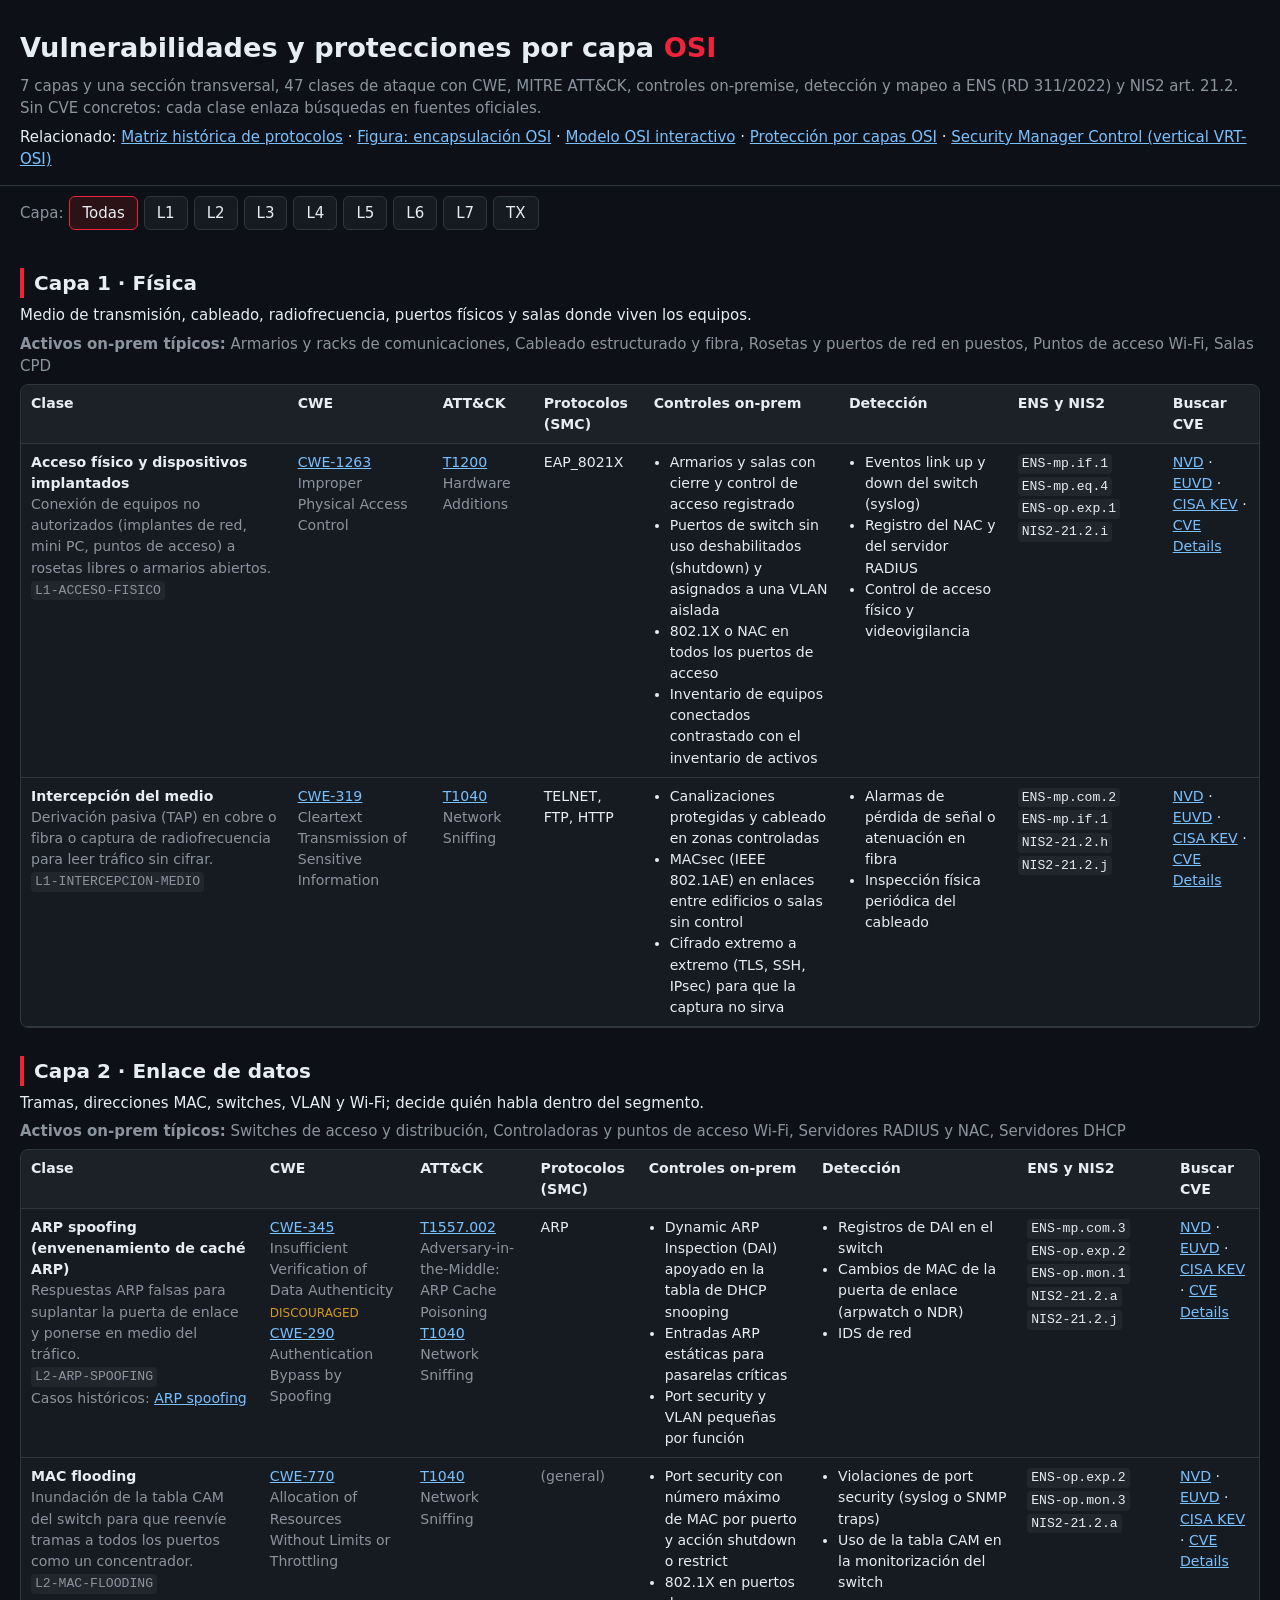
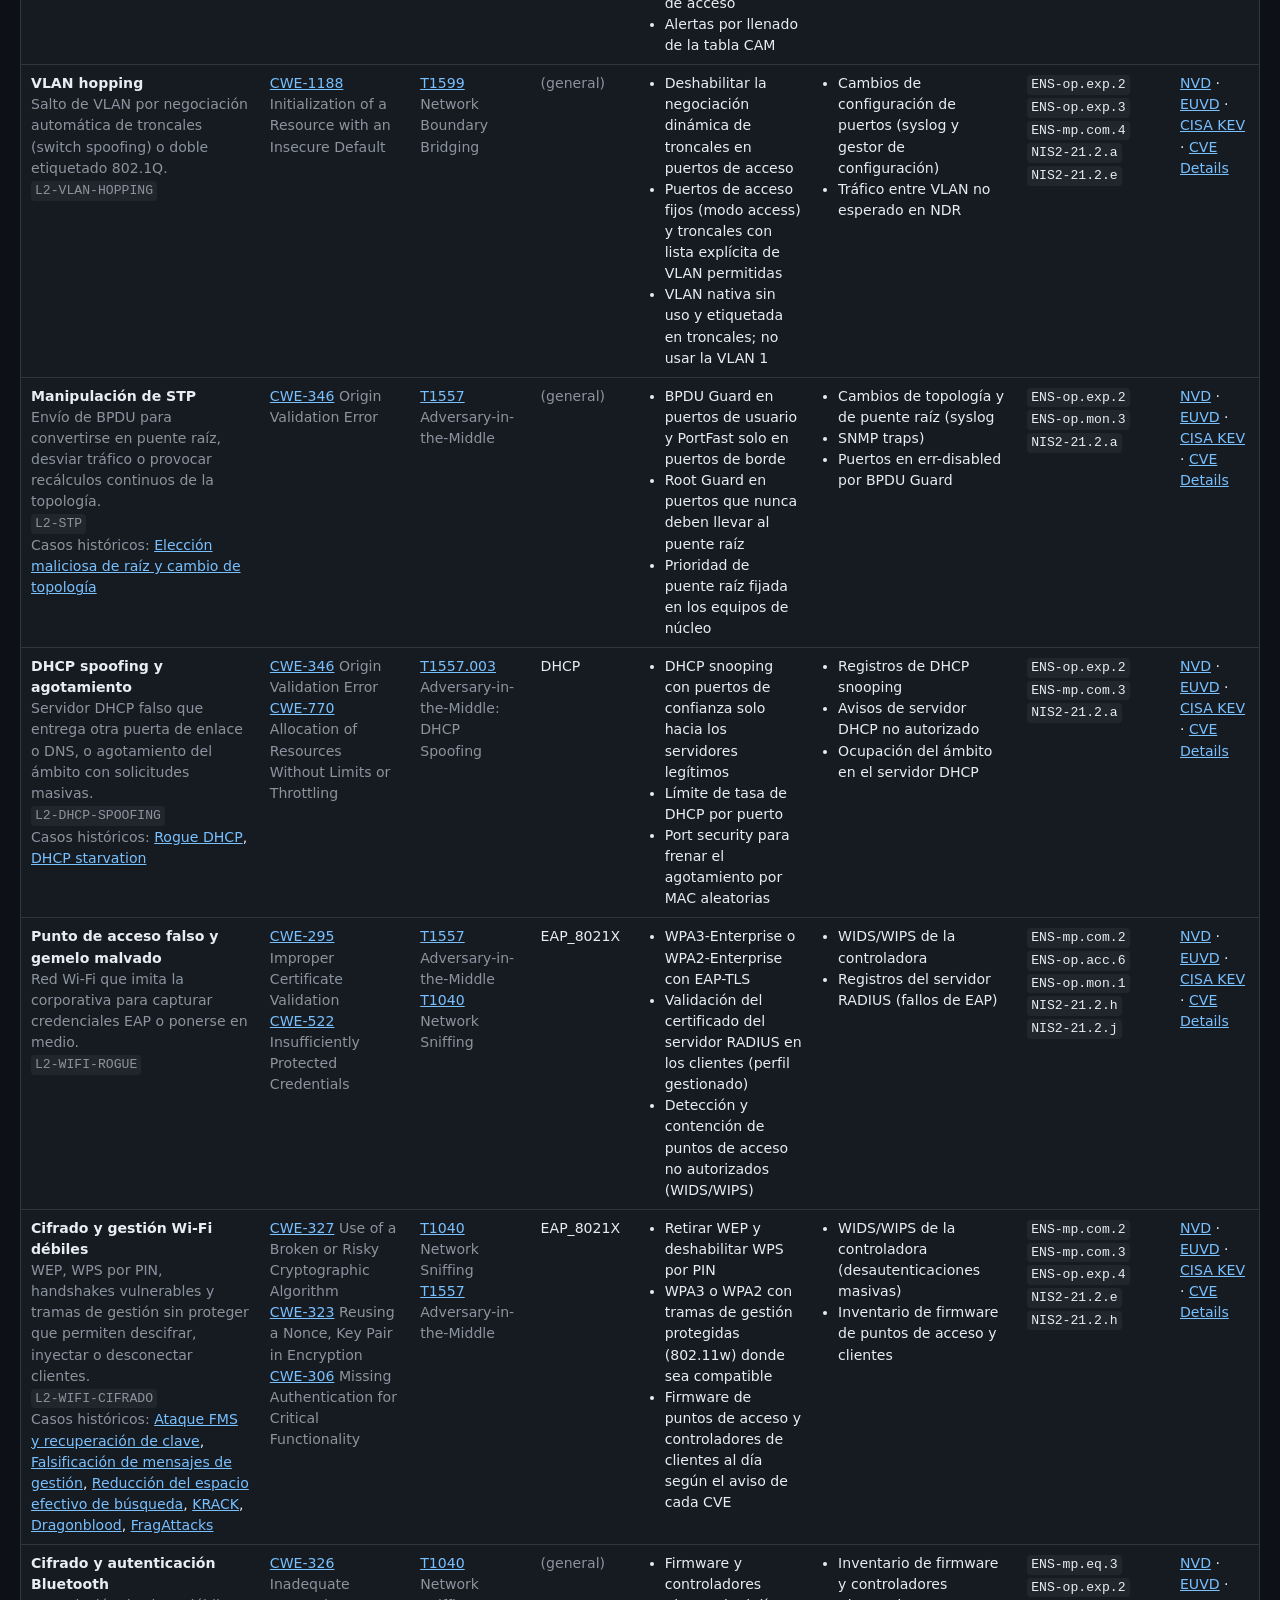
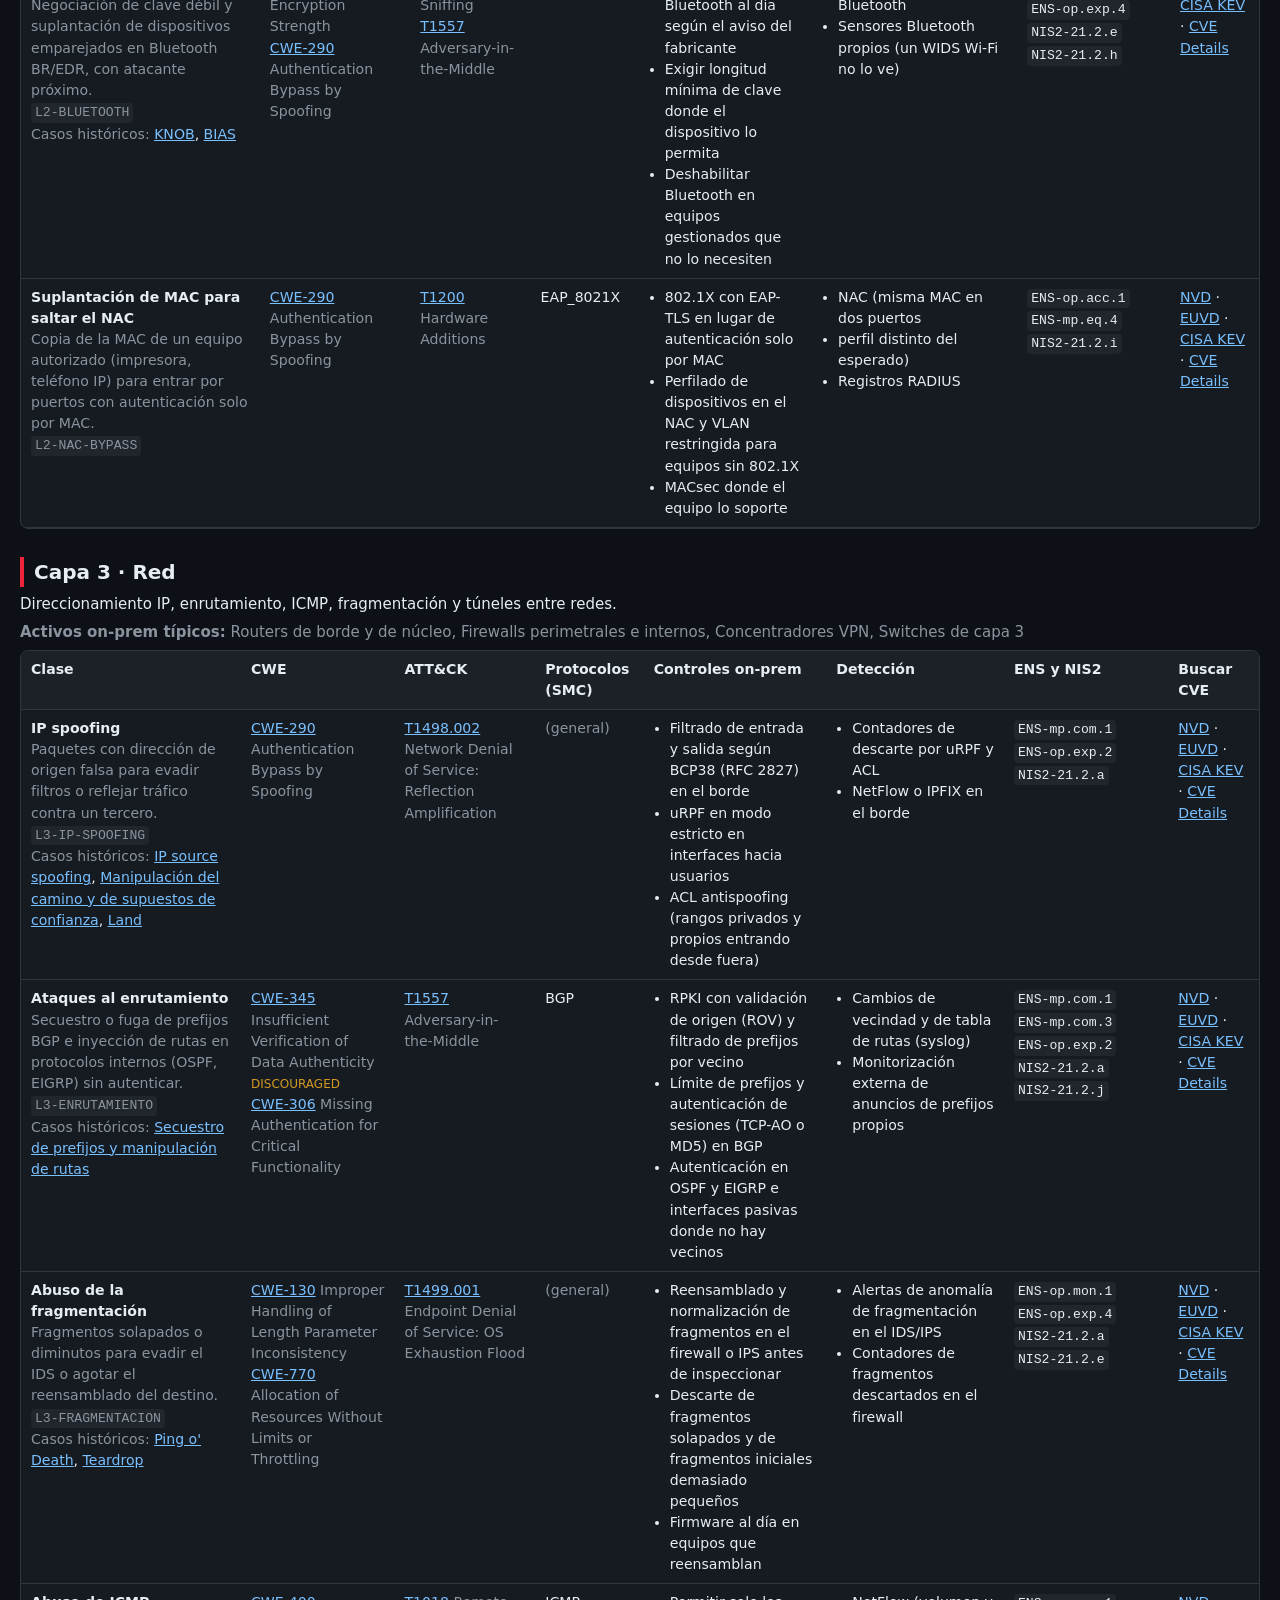
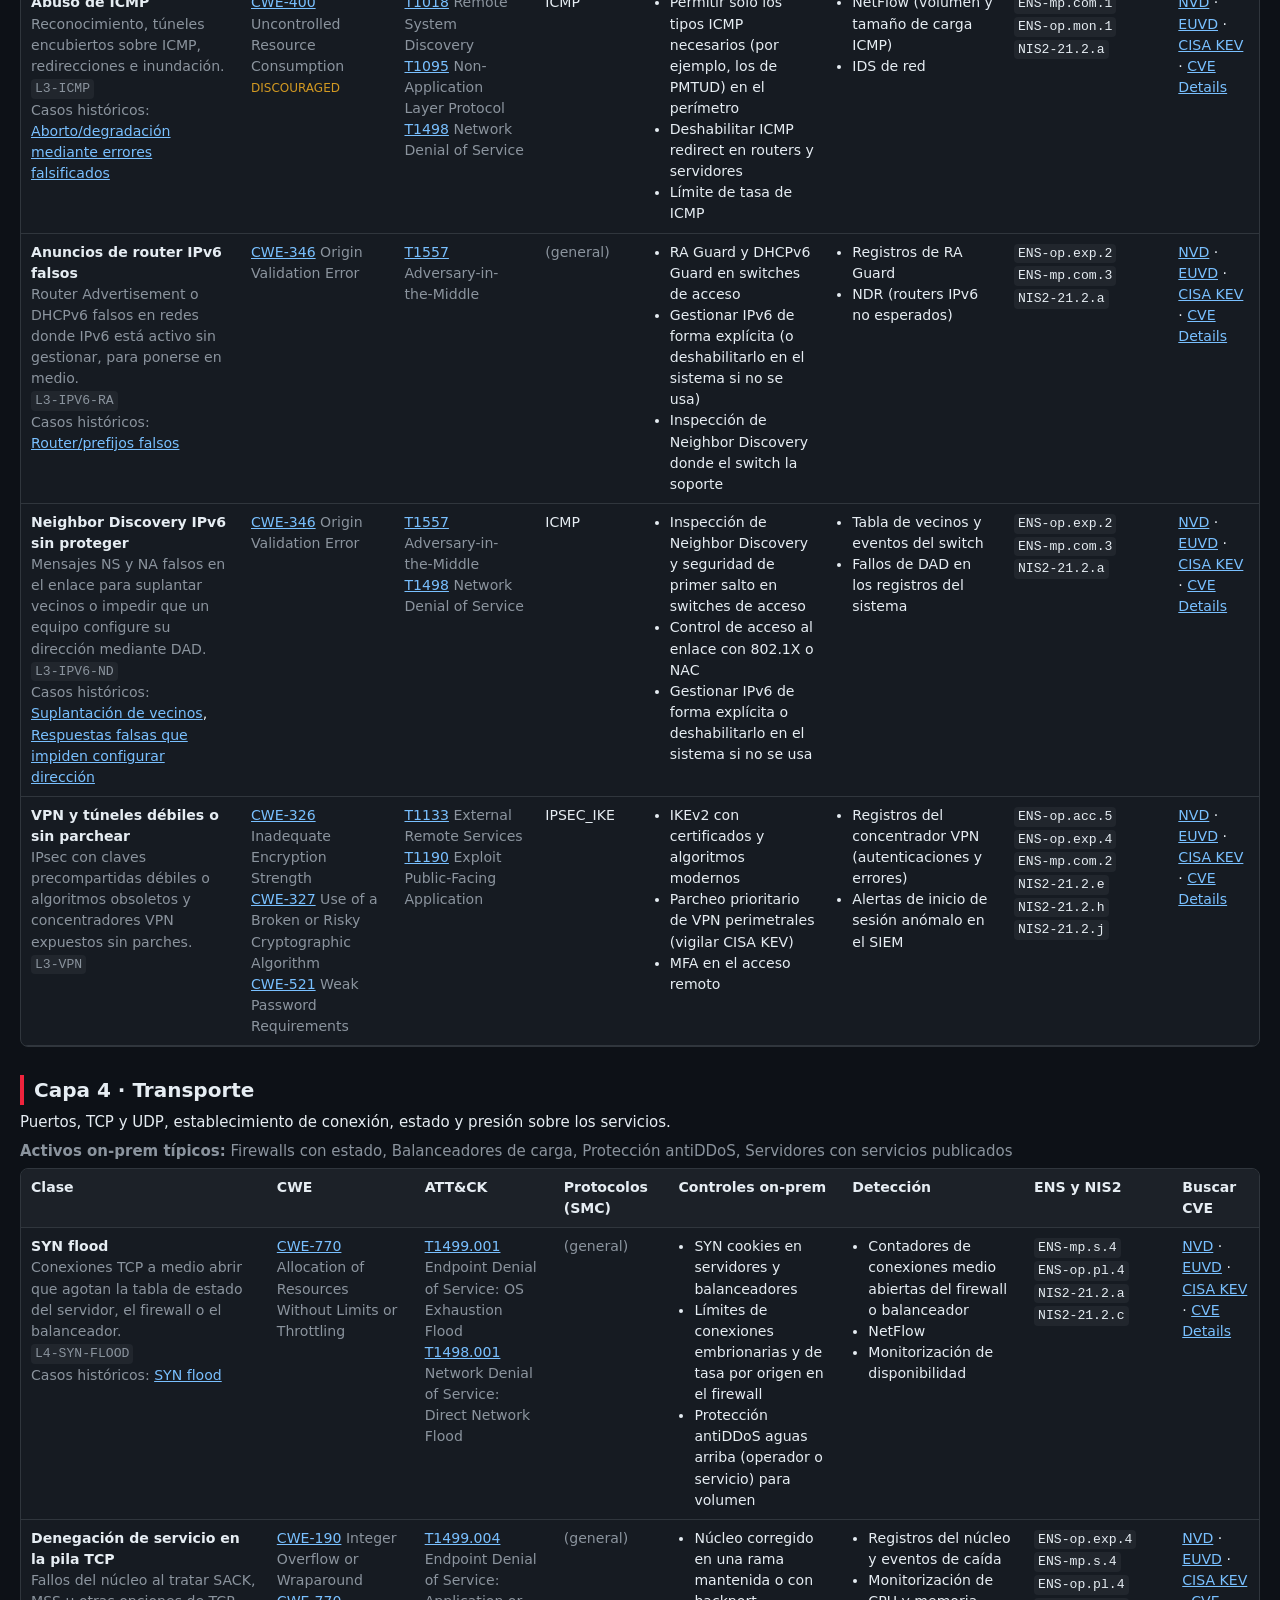
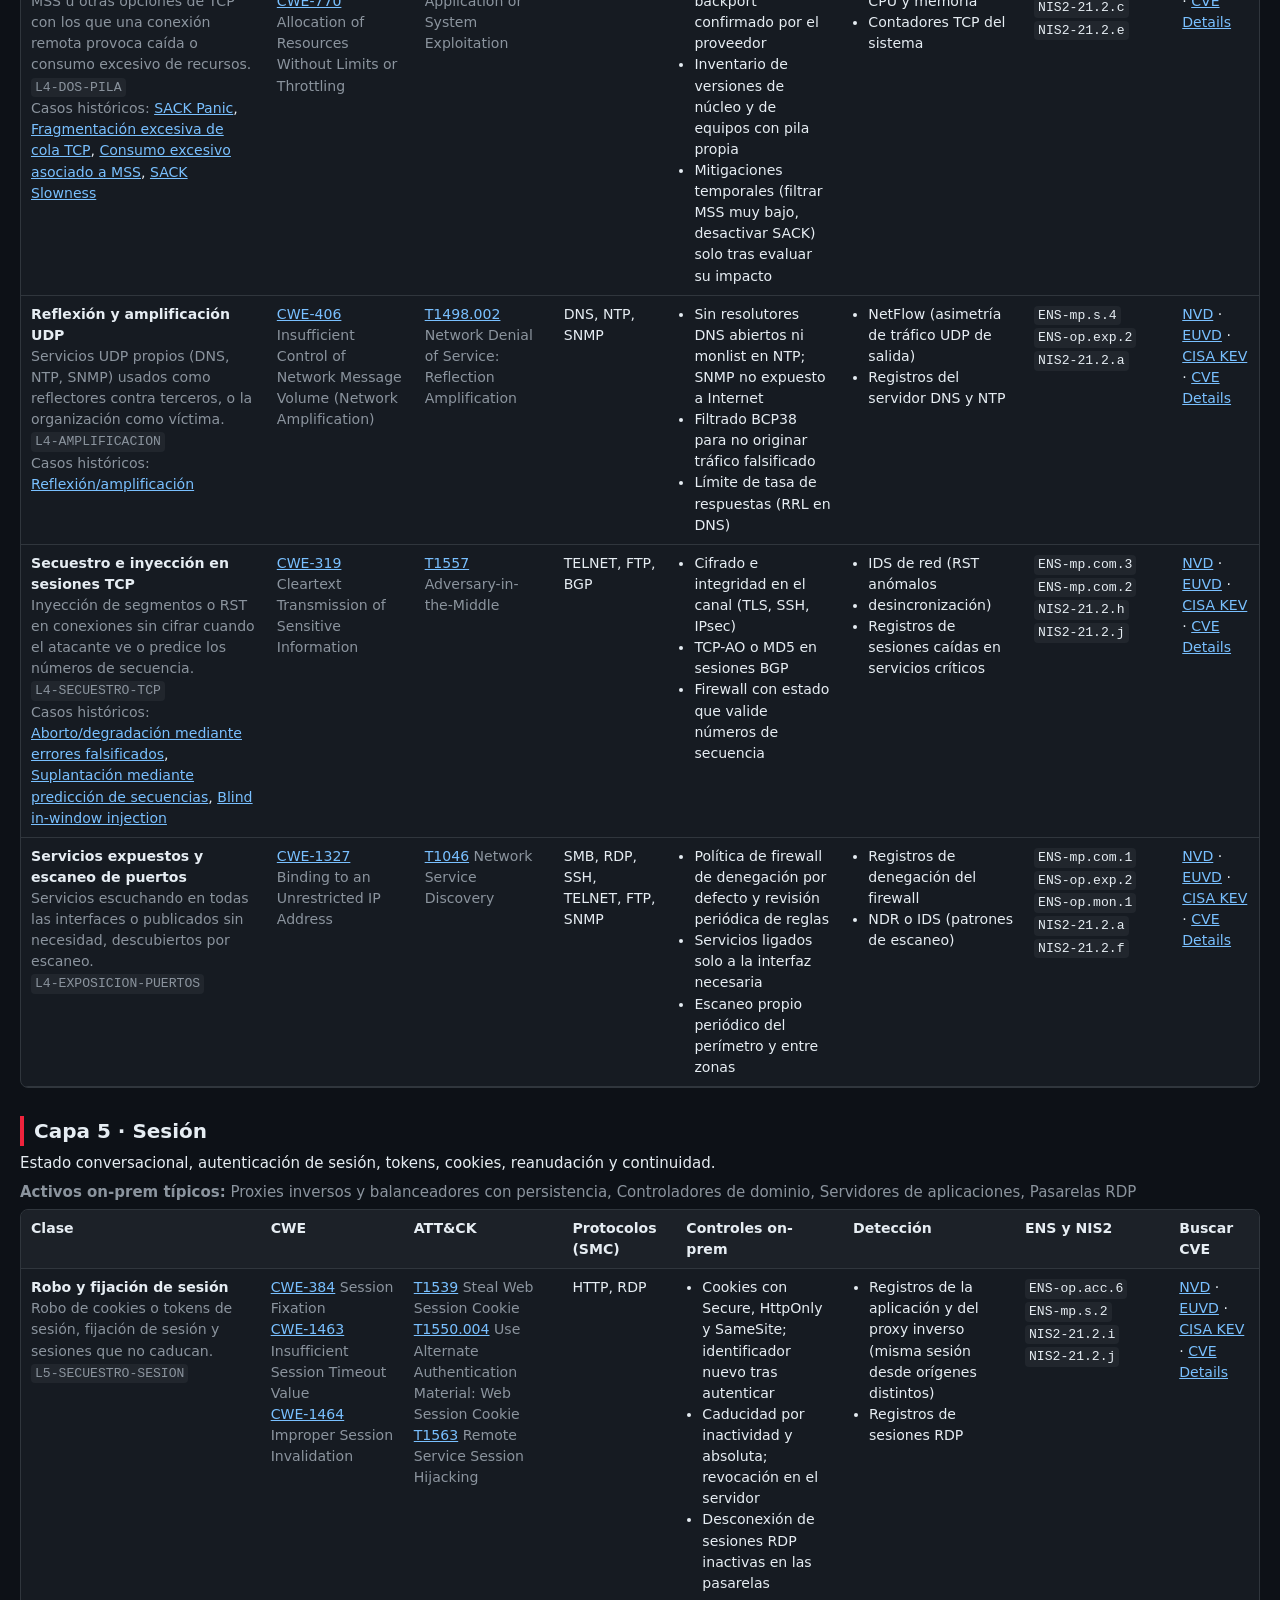
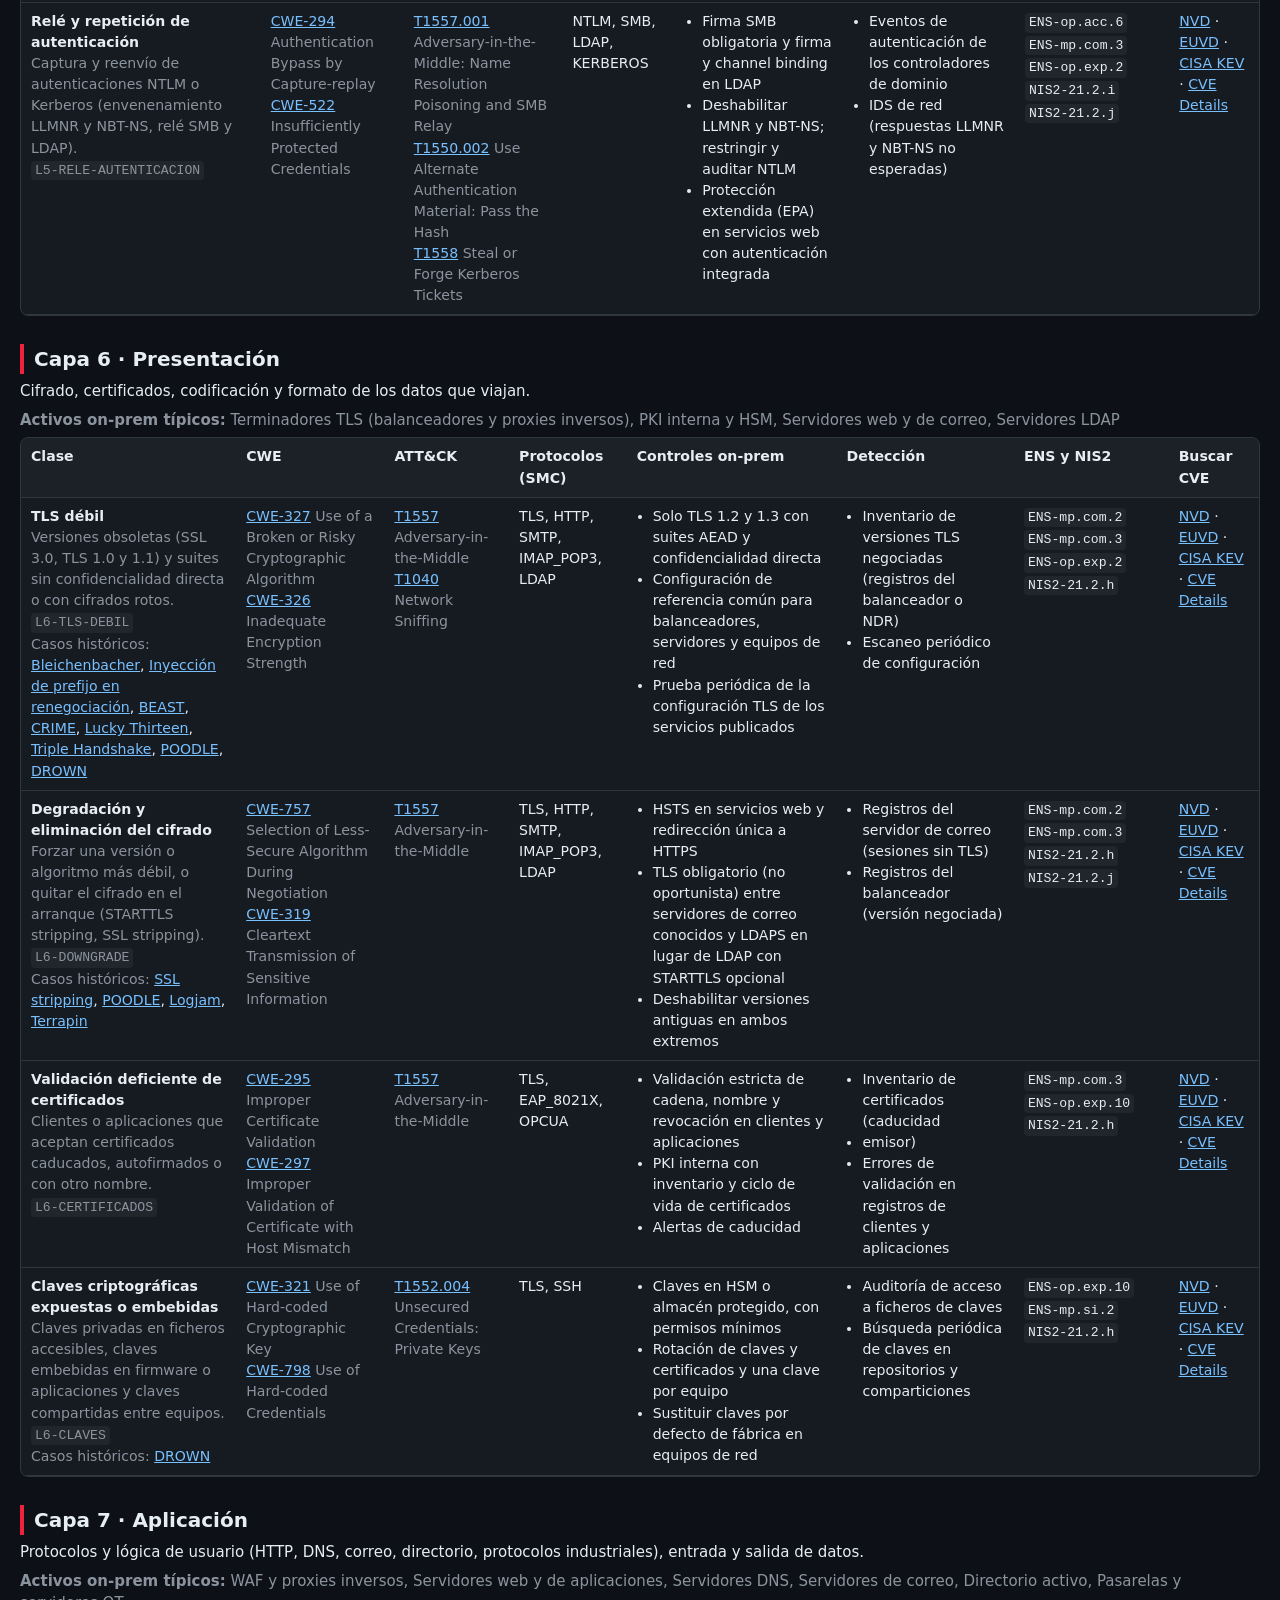
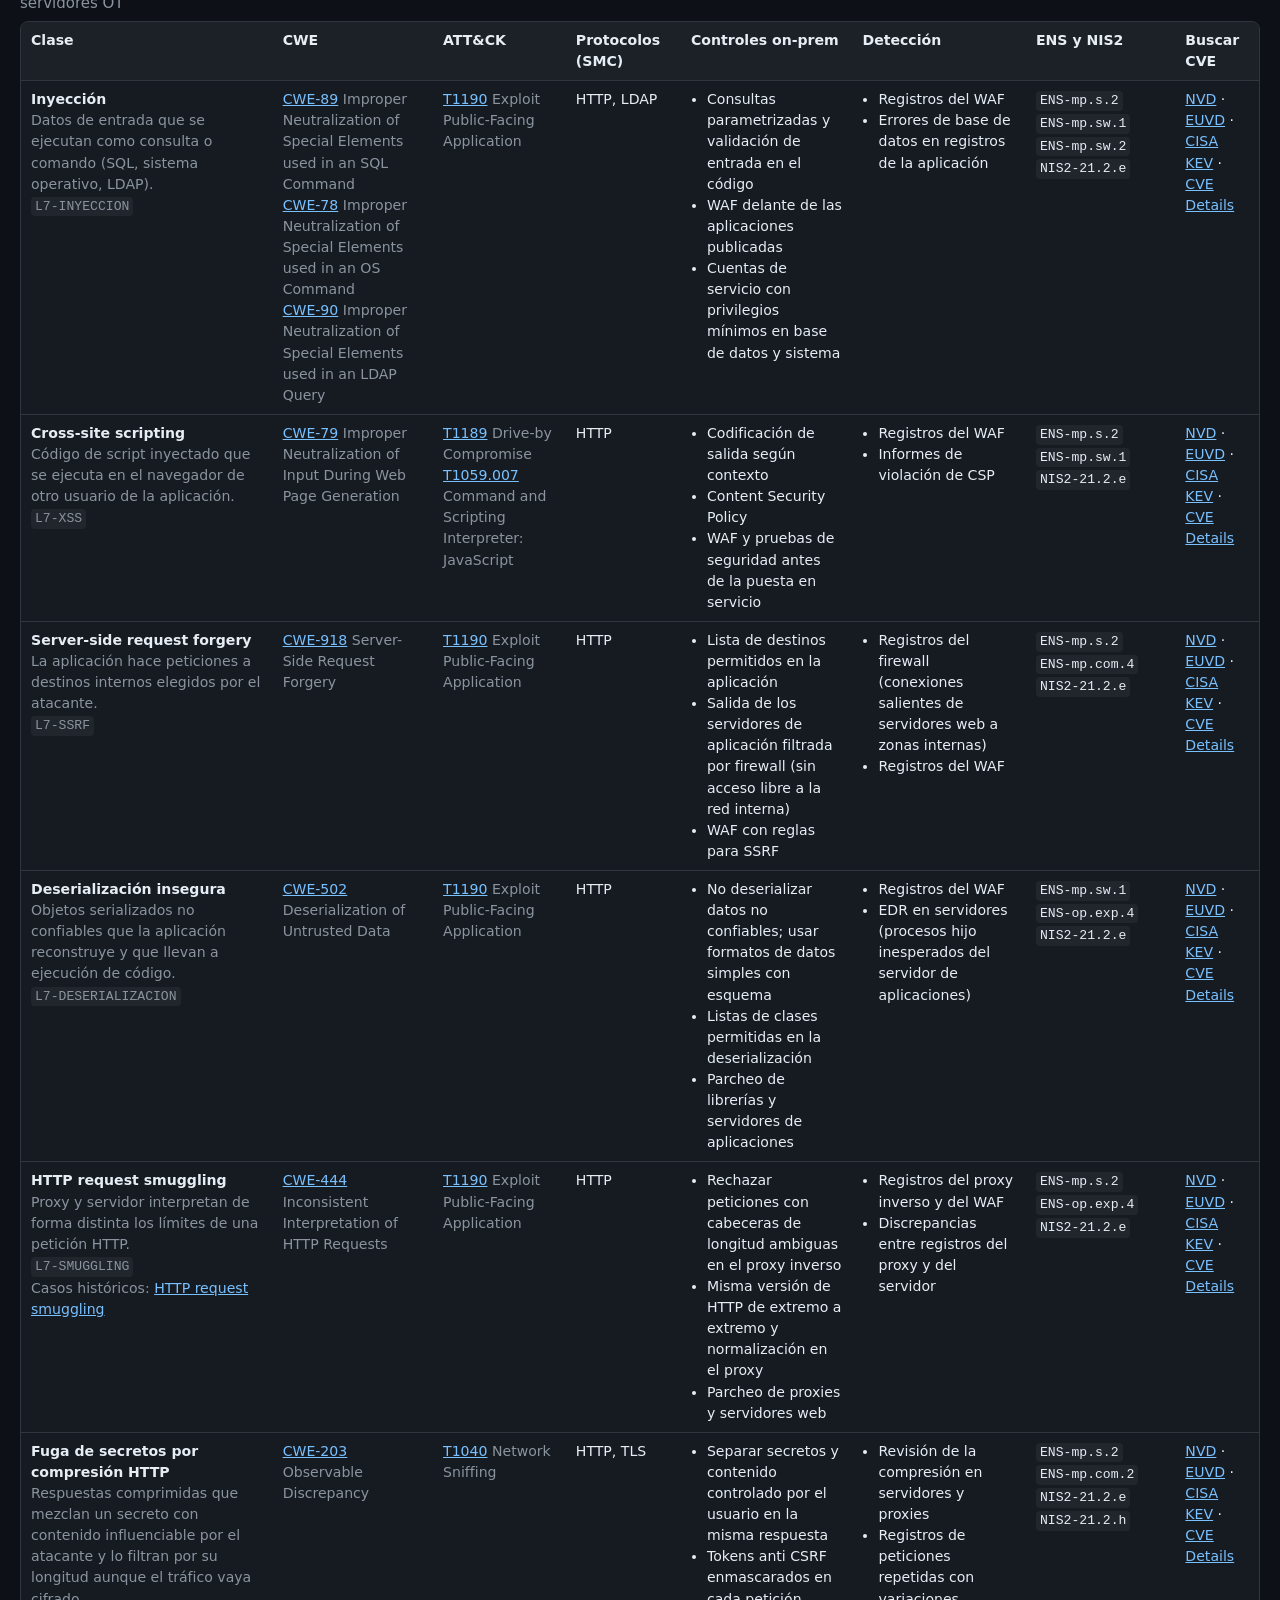
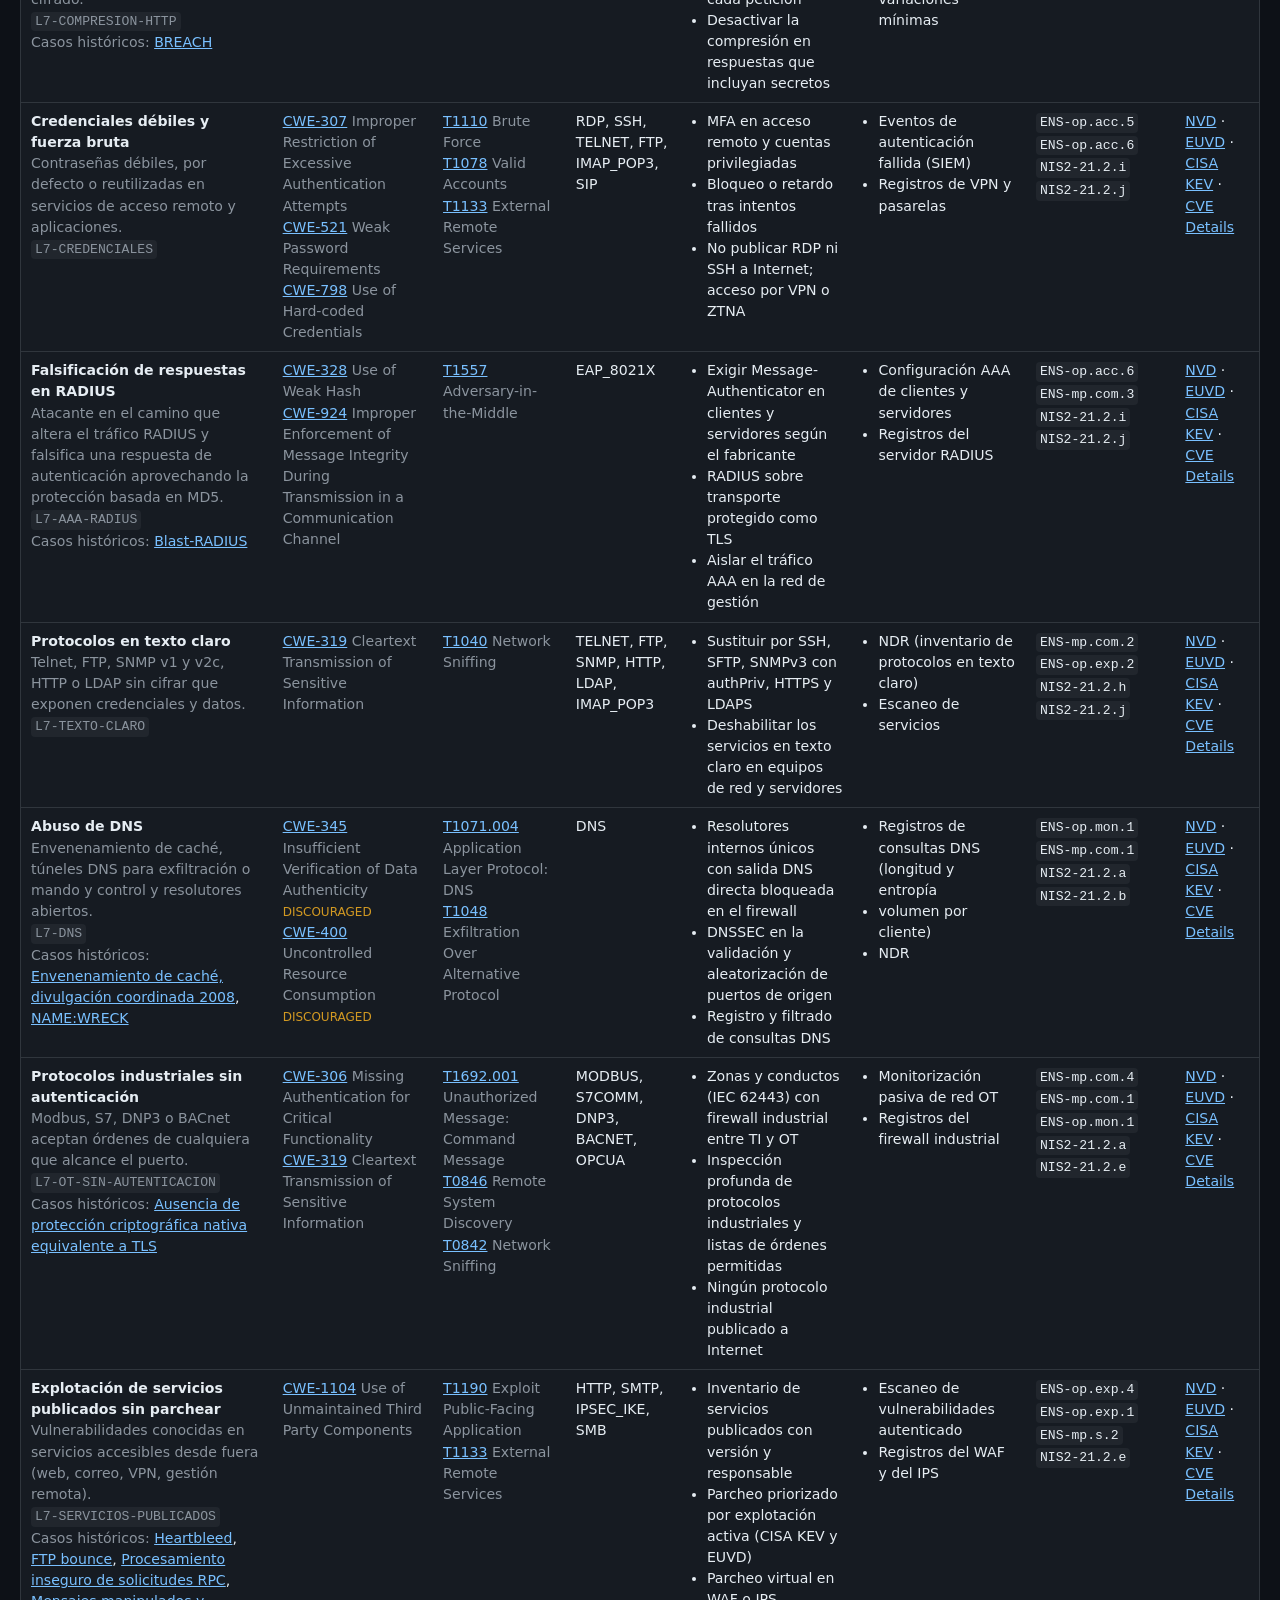
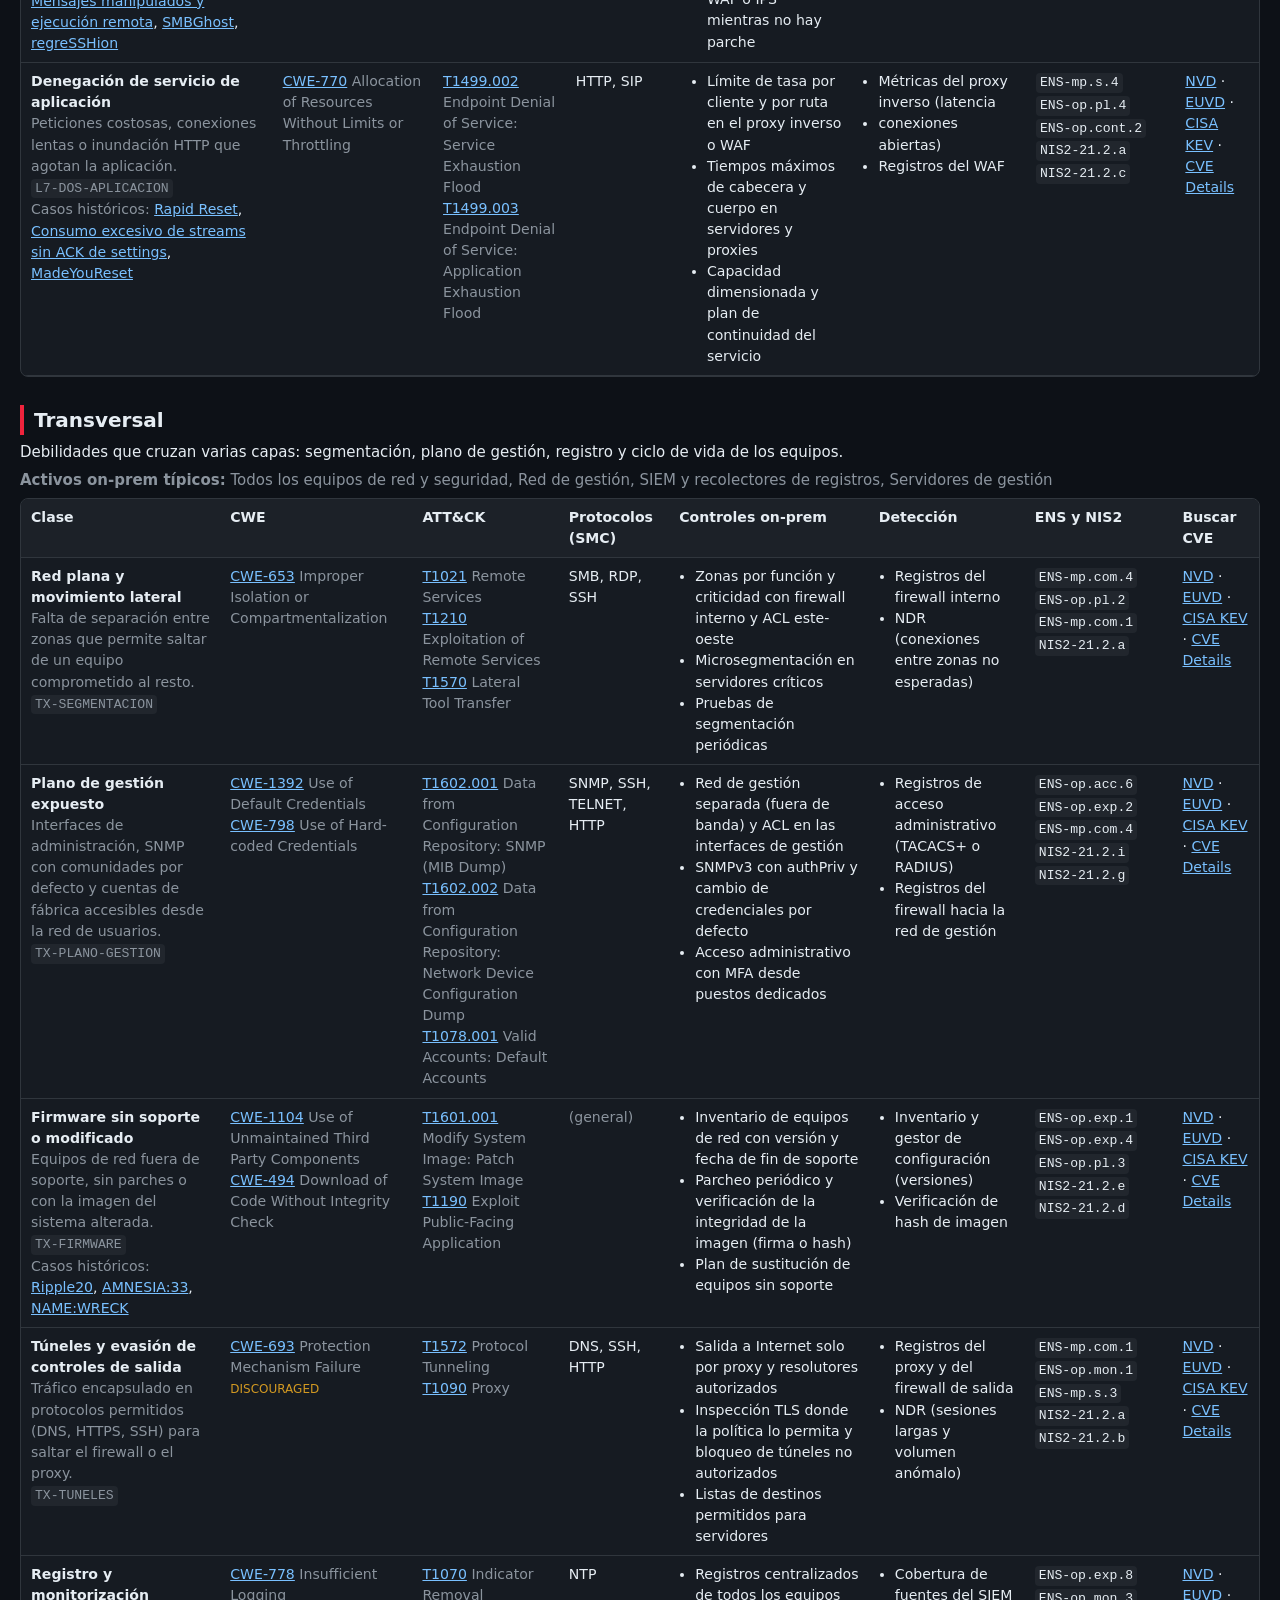
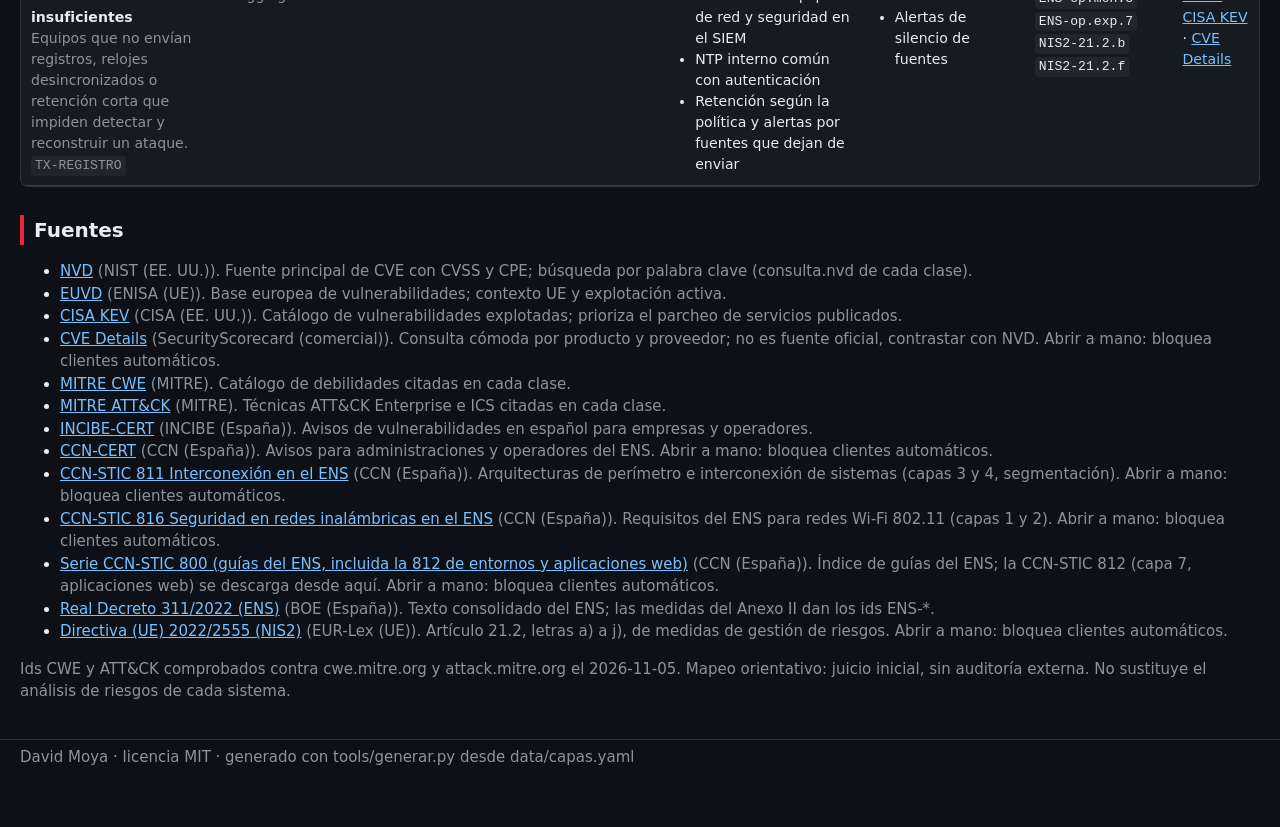
==== commit 42ee93af: "Añadir figura interactiva de encapsulación OSI Página propia en docs/figuras/encapsulacion/: un arch" ====
--- a/docs/index.html
+++ b/docs/index.html
@@ -32,7 +32,7 @@
 <header>
 <h1>Vulnerabilidades y protecciones por capa <span>OSI</span></h1>
 <p class="resumen">7 capas y una sección transversal, 47 clases de ataque con CWE, MITRE ATT&amp;CK, controles on-premise, detección y mapeo a ENS (RD 311/2022) y NIS2 art. 21.2. Sin CVE concretos: cada clase enlaza búsquedas en fuentes oficiales.</p>
-<p>Relacionado: <a href="historico/">Matriz histórica de protocolos</a> · <a href="https://pedri77.github.io/modelo_OSI/" rel="noopener">Modelo OSI interactivo</a> · <a href="https://pedri77.github.io/Basicos_Proteccion_Capas_OSI/" rel="noopener">Protección por capas OSI</a> · <a href="https://github.com/pedri77/security-manager-control" rel="noopener">Security Manager Control (vertical VRT-OSI)</a></p>
+<p>Relacionado: <a href="historico/">Matriz histórica de protocolos</a> · <a href="figuras/encapsulacion/">Figura: encapsulación OSI</a> · <a href="https://pedri77.github.io/modelo_OSI/" rel="noopener">Modelo OSI interactivo</a> · <a href="https://pedri77.github.io/Basicos_Proteccion_Capas_OSI/" rel="noopener">Protección por capas OSI</a> · <a href="https://github.com/pedri77/security-manager-control" rel="noopener">Security Manager Control (vertical VRT-OSI)</a></p>
 </header>
 <main>
 <nav class="filtro" aria-label="Filtrar por capa"><span class="n">Capa:</span> <button type="button" data-capa="todas" aria-pressed="true">Todas</button><button type="button" data-capa="L1" aria-pressed="false">L1</button><button type="button" data-capa="L2" aria-pressed="false">L2</button><button type="button" data-capa="L3" aria-pressed="false">L3</button><button type="button" data-capa="L4" aria-pressed="false">L4</button><button type="button" data-capa="L5" aria-pressed="false">L5</button><button type="button" data-capa="L6" aria-pressed="false">L6</button><button type="button" data-capa="L7" aria-pressed="false">L7</button><button type="button" data-capa="TX" aria-pressed="false">TX</button></nav>
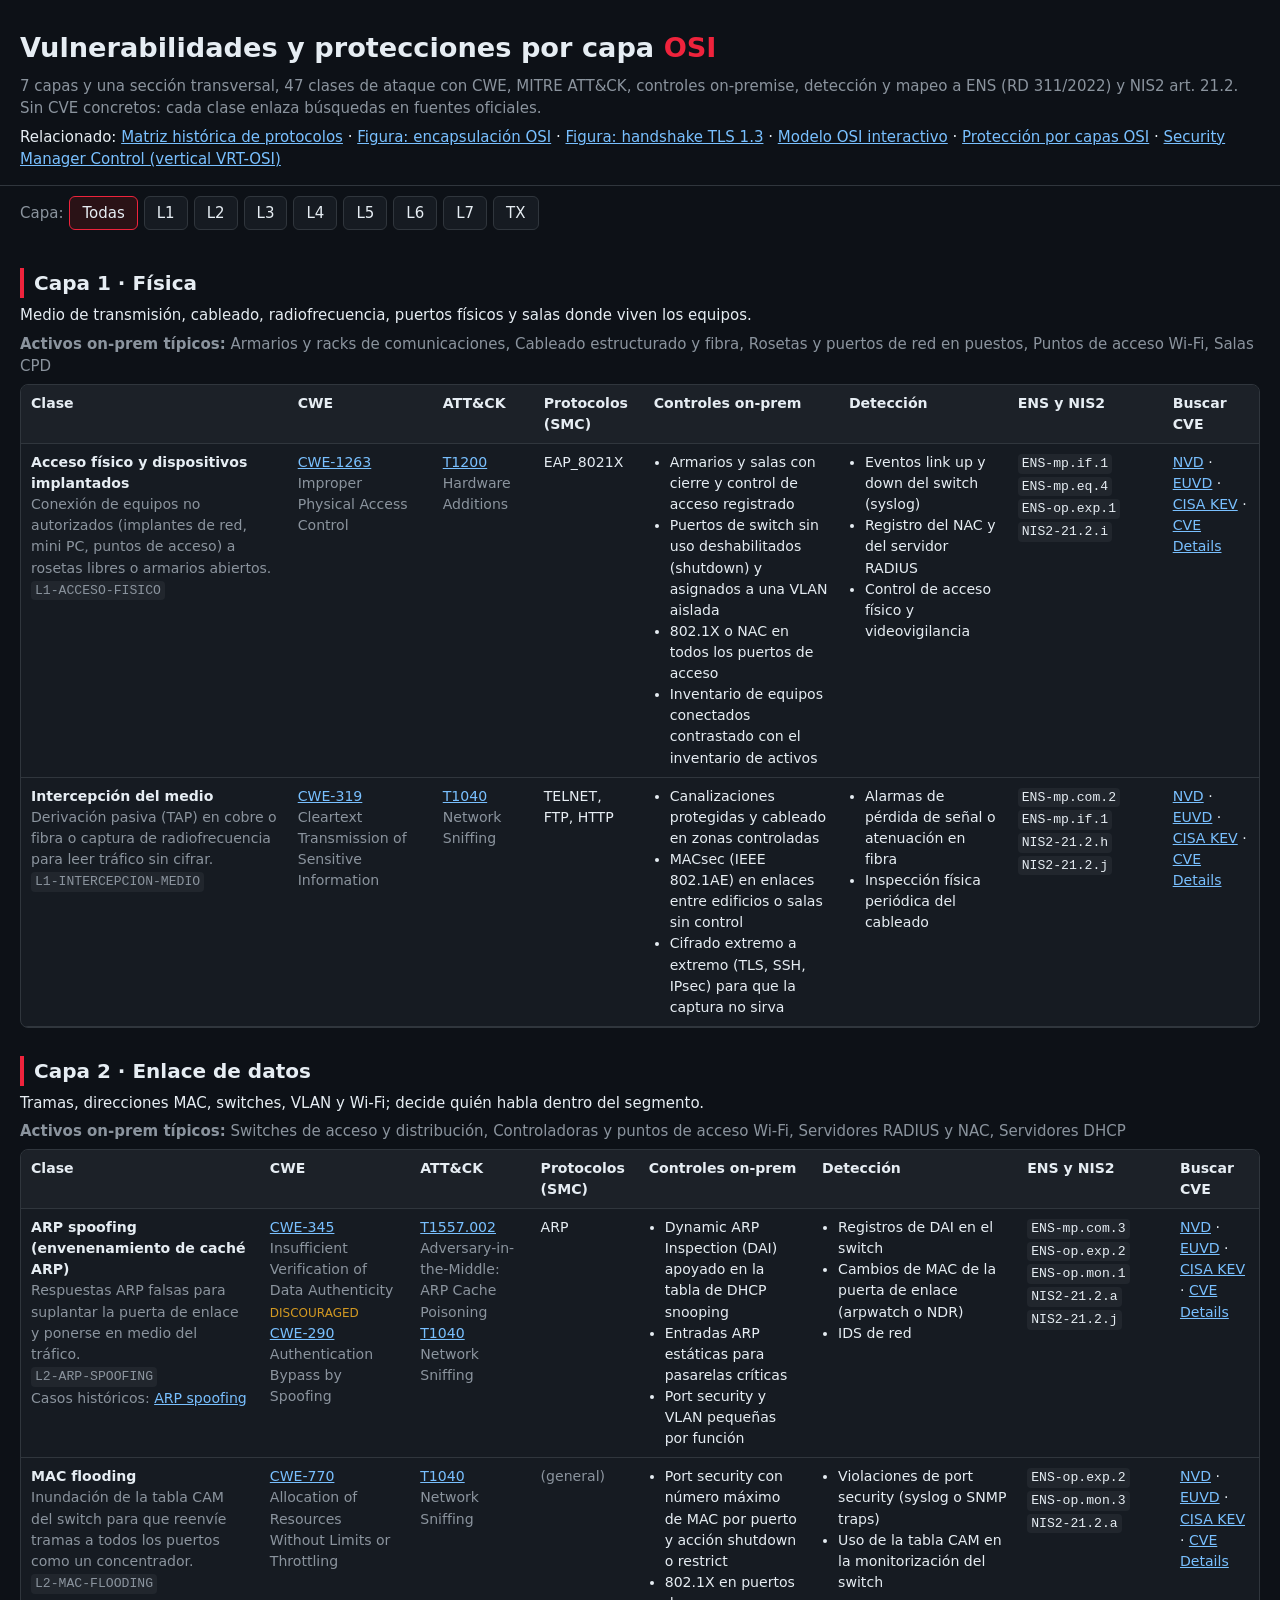
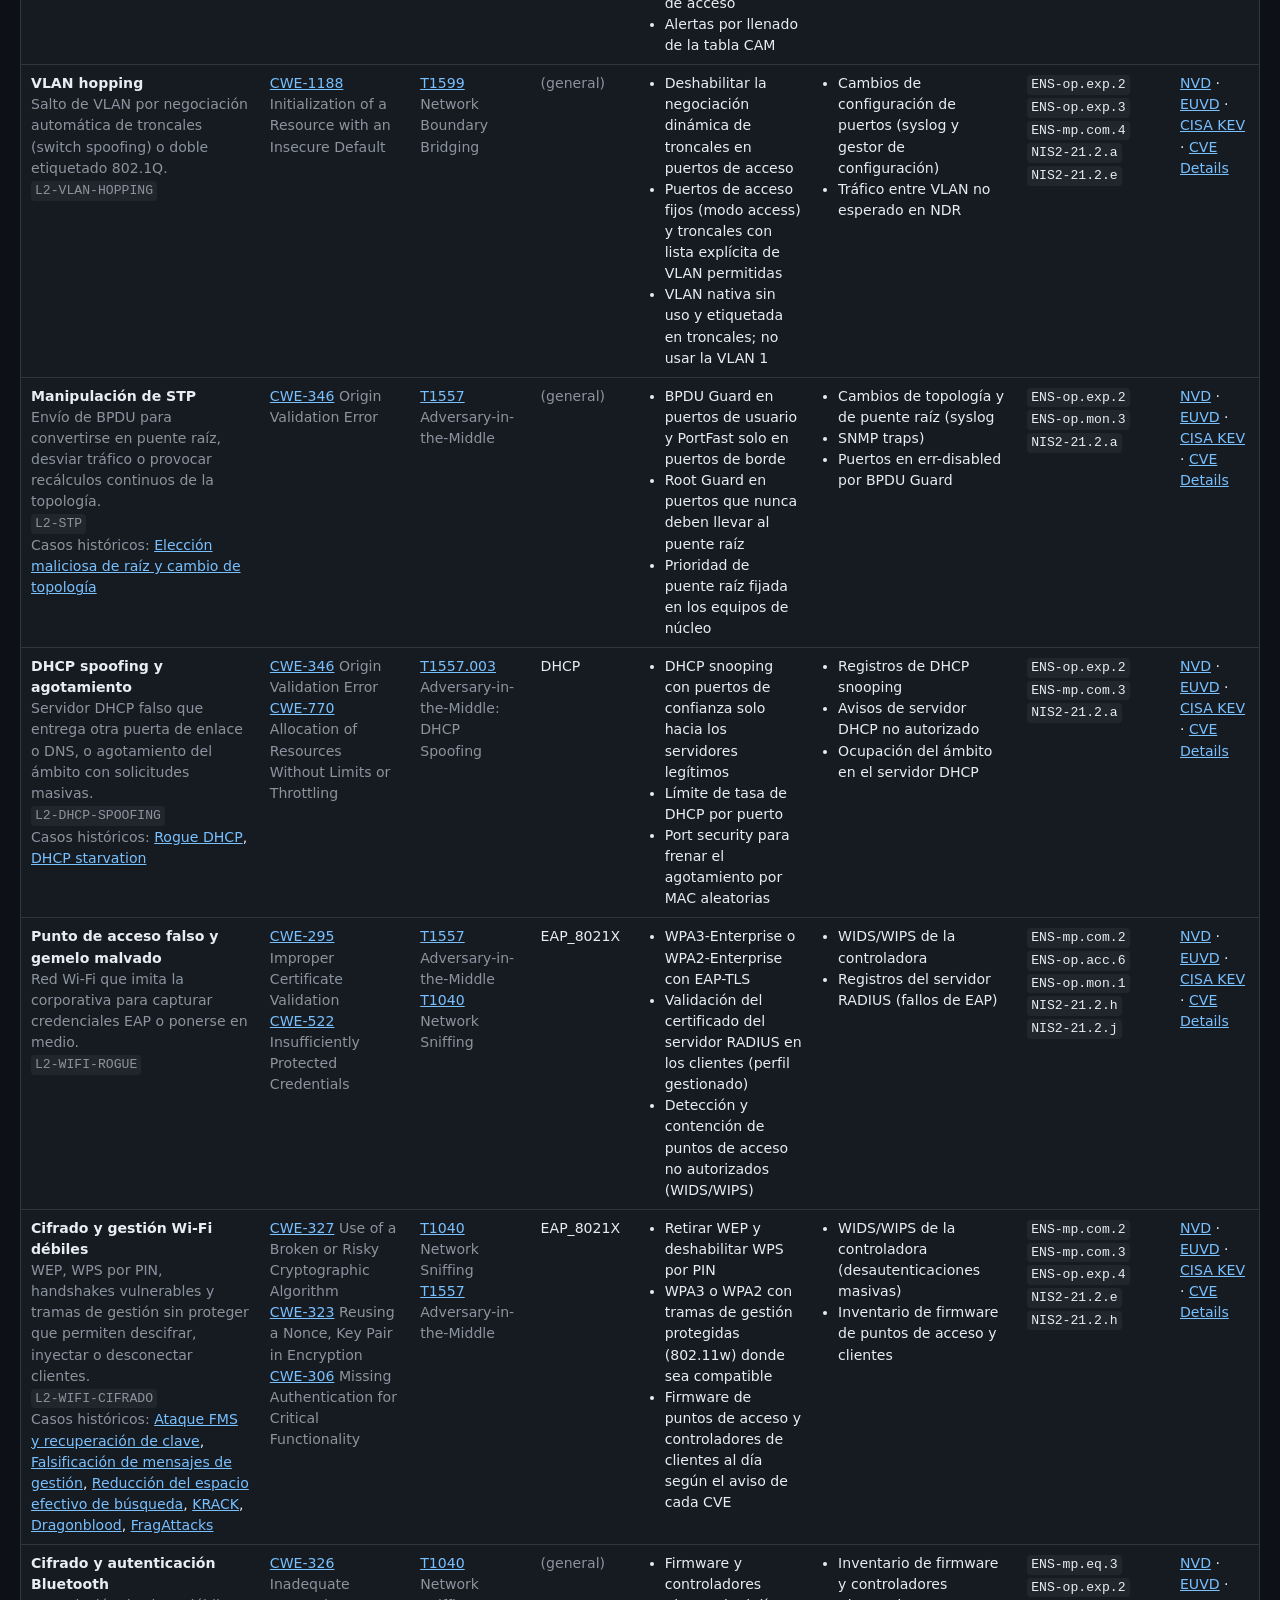
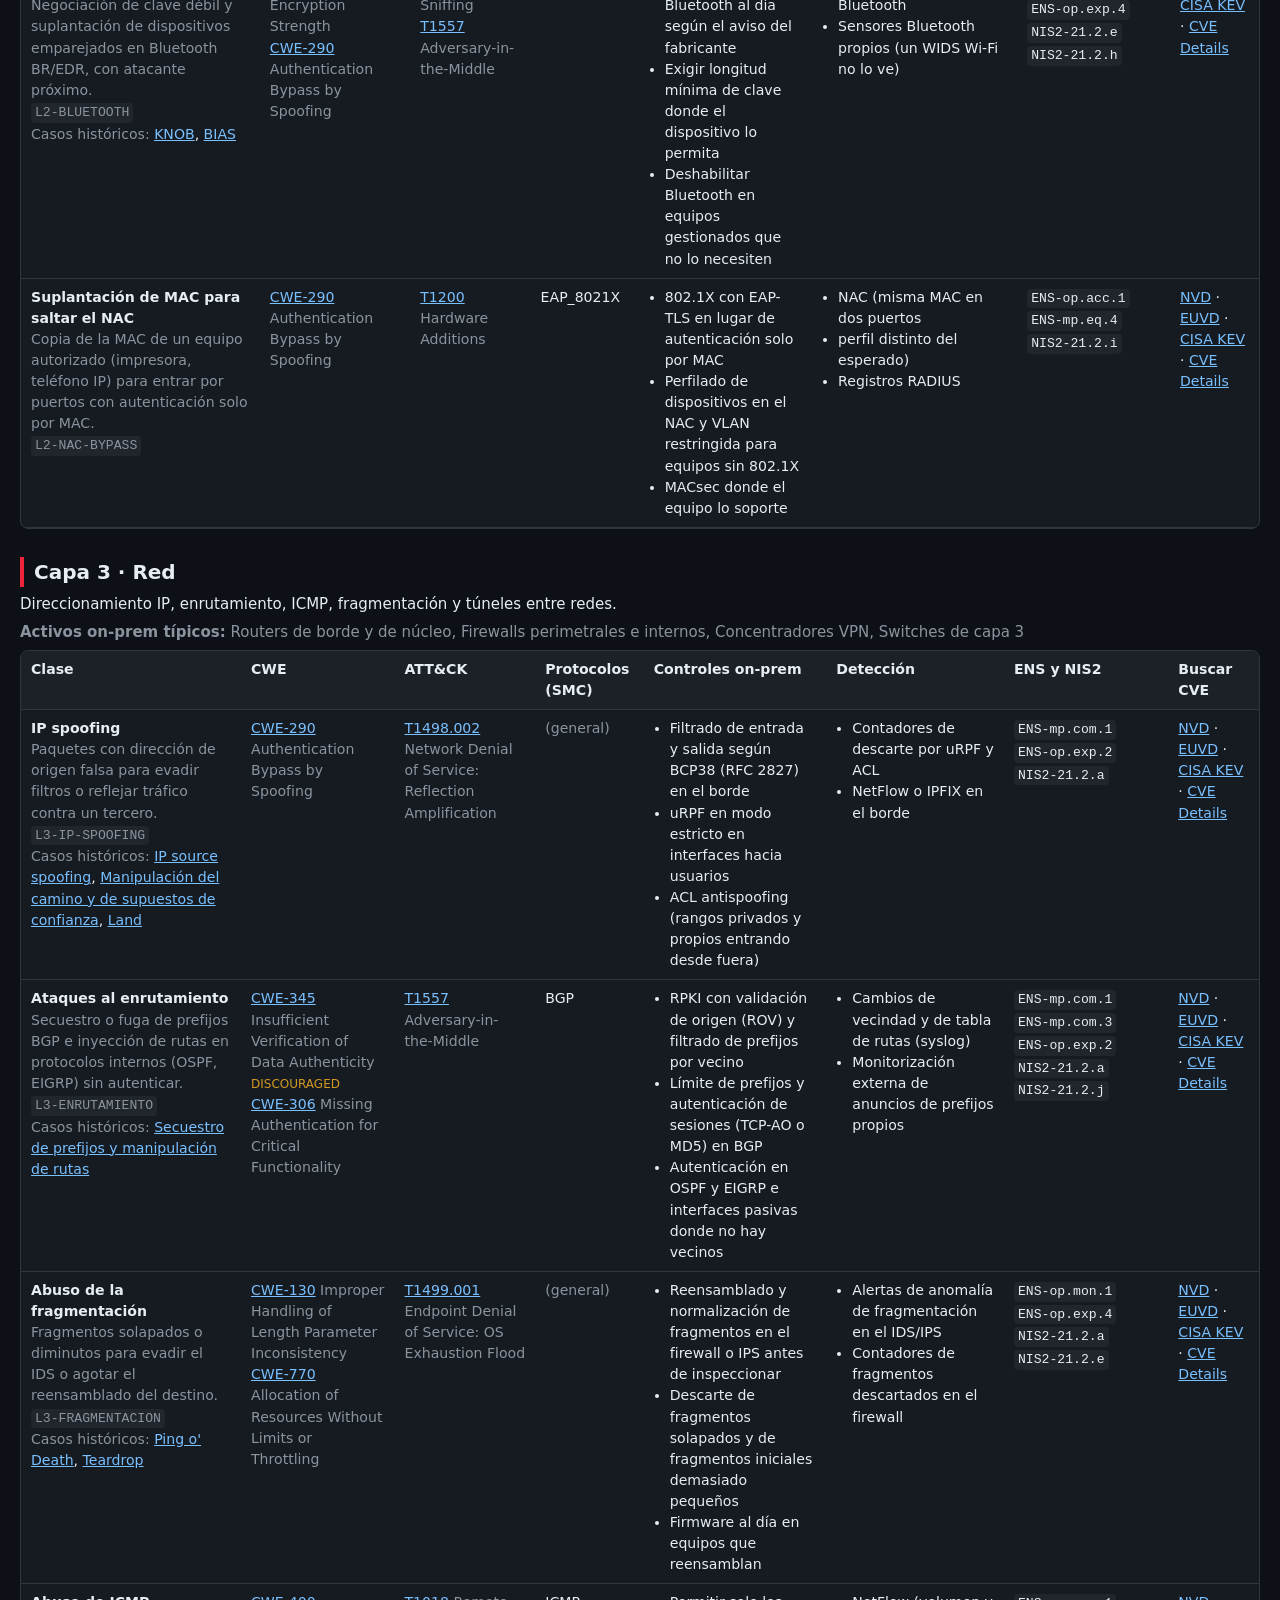
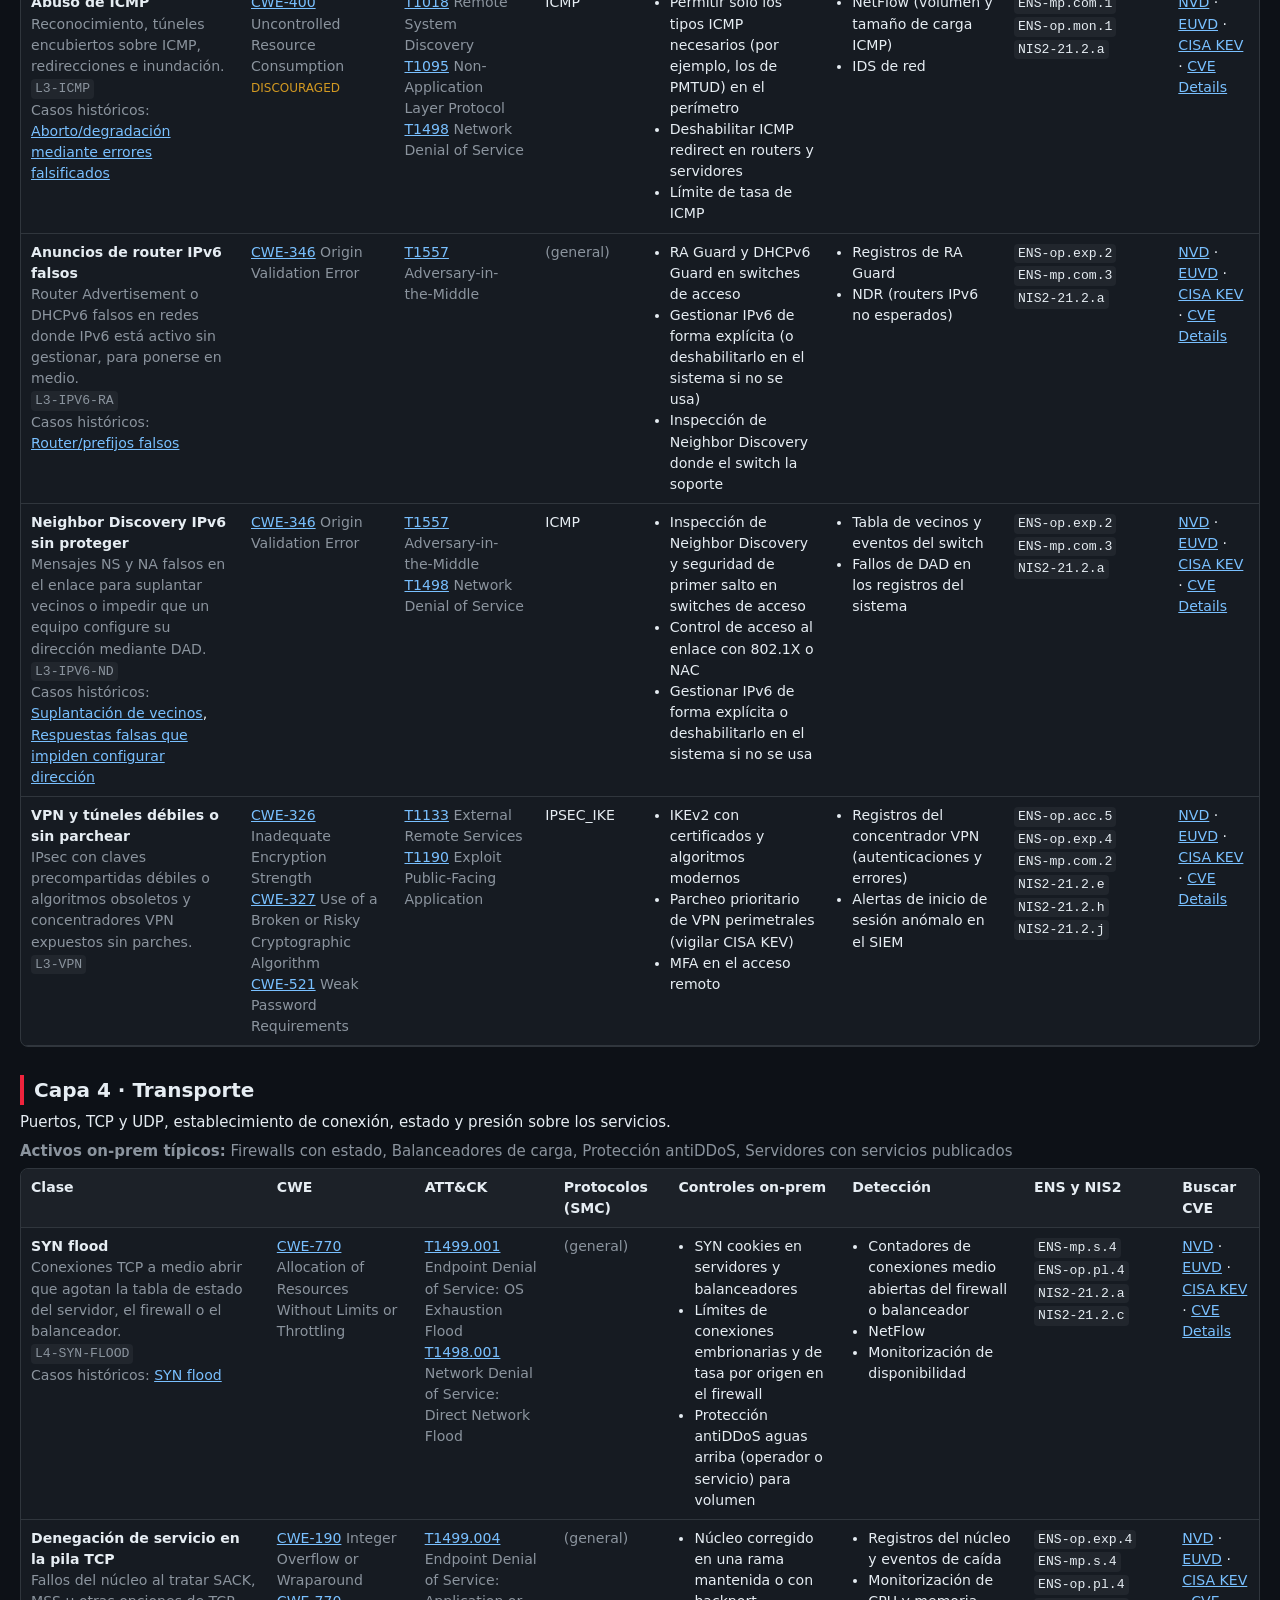
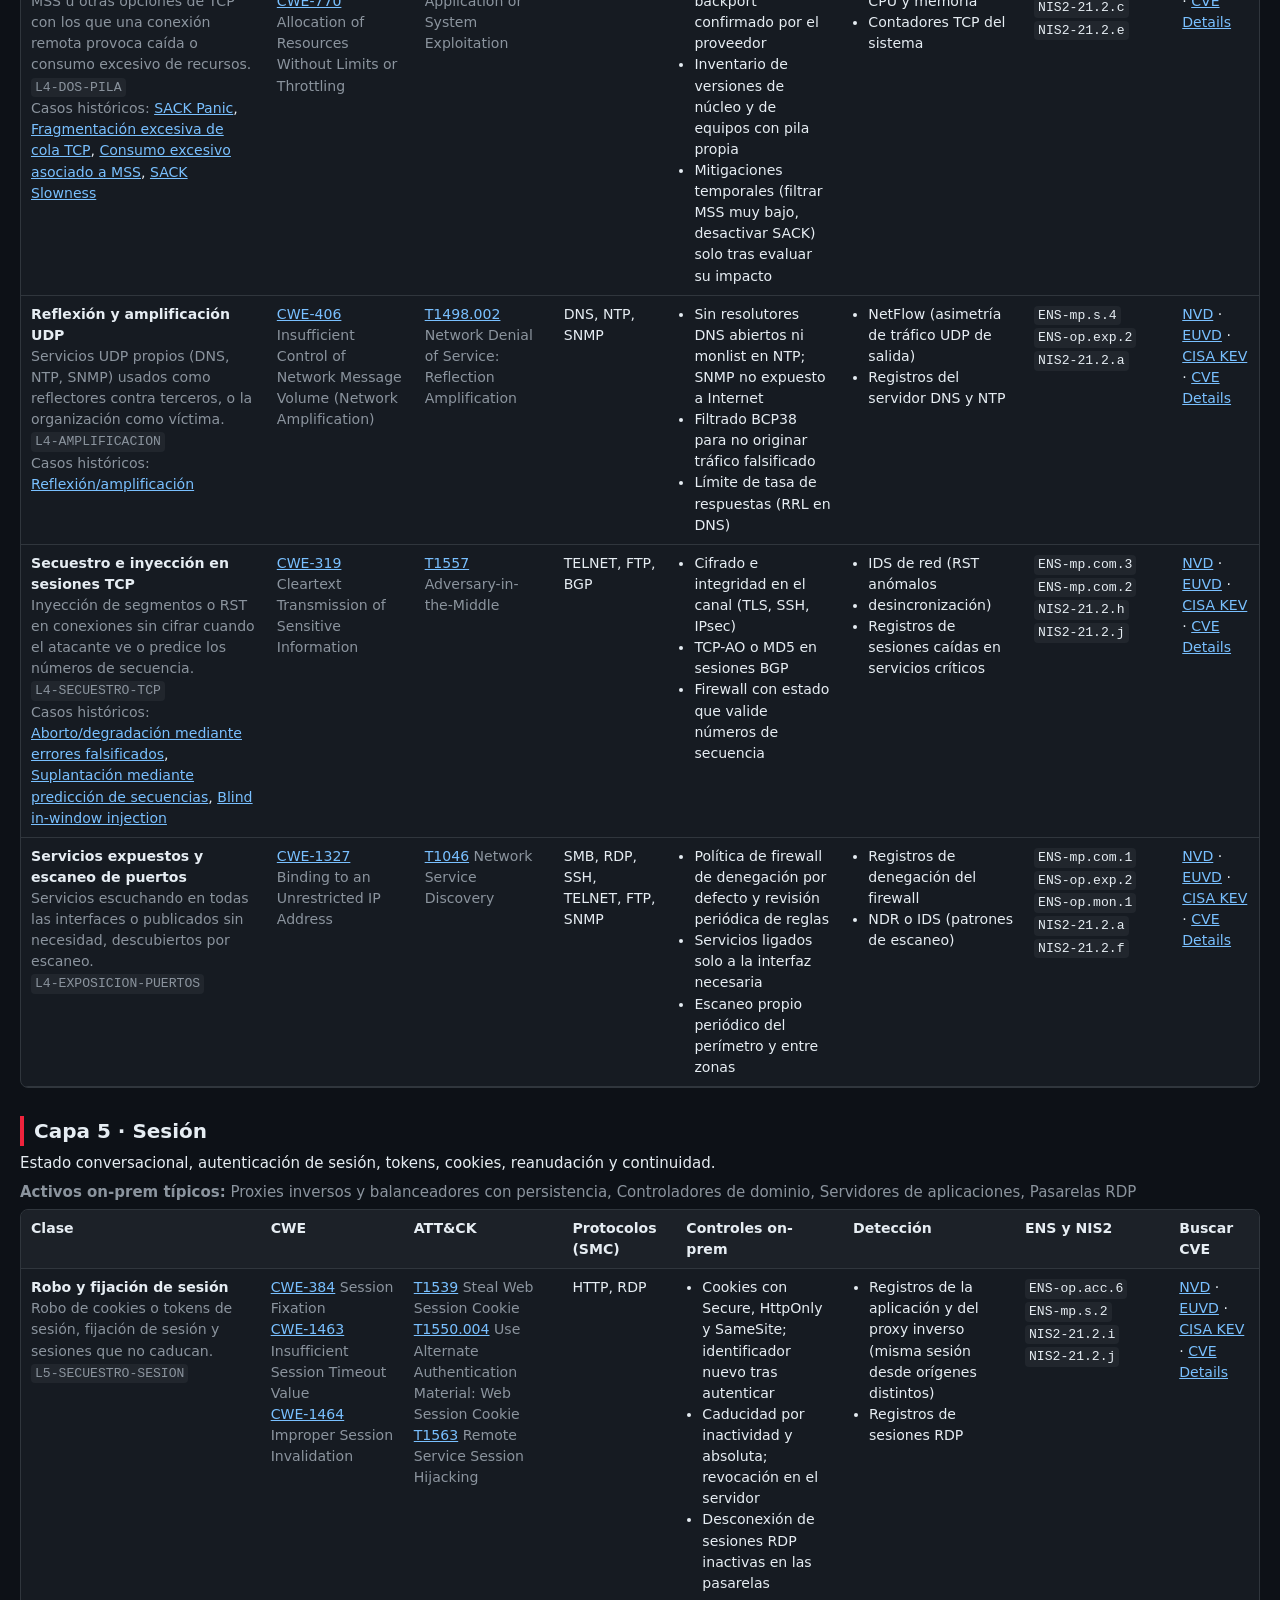
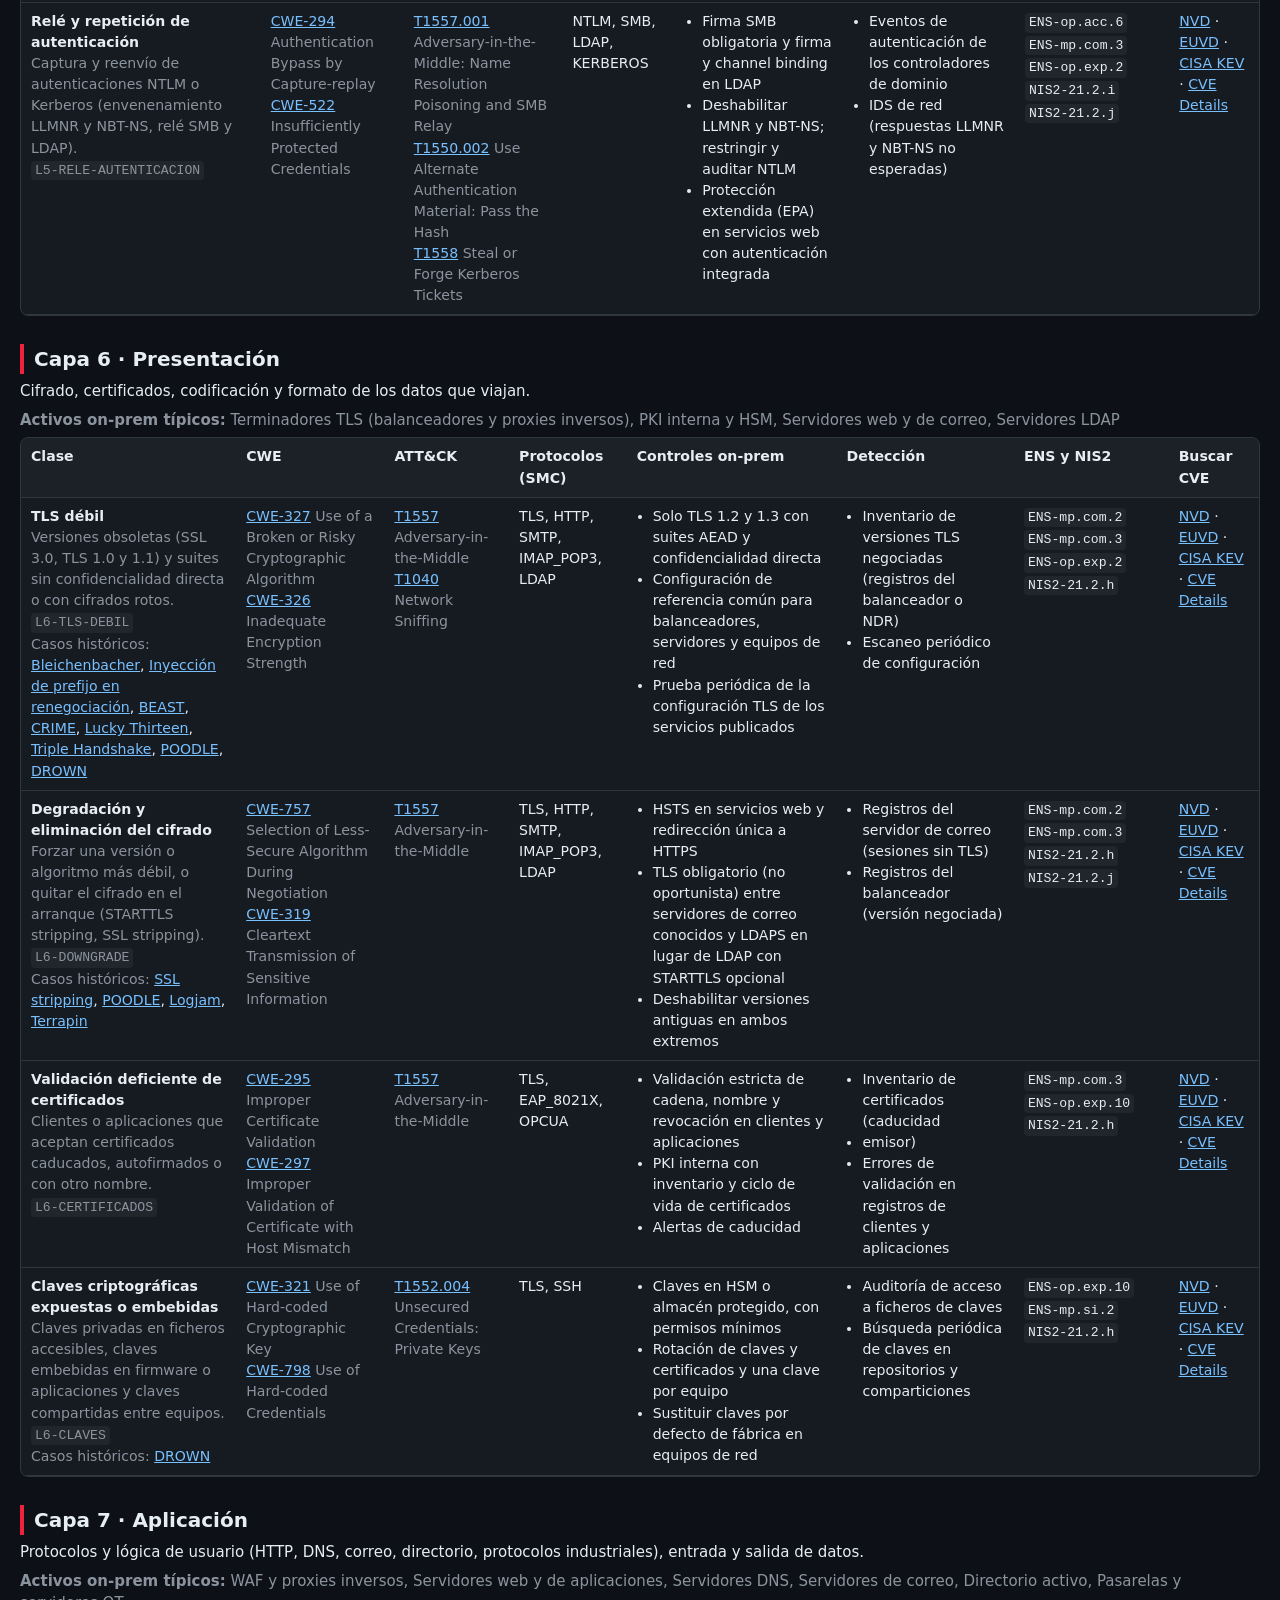
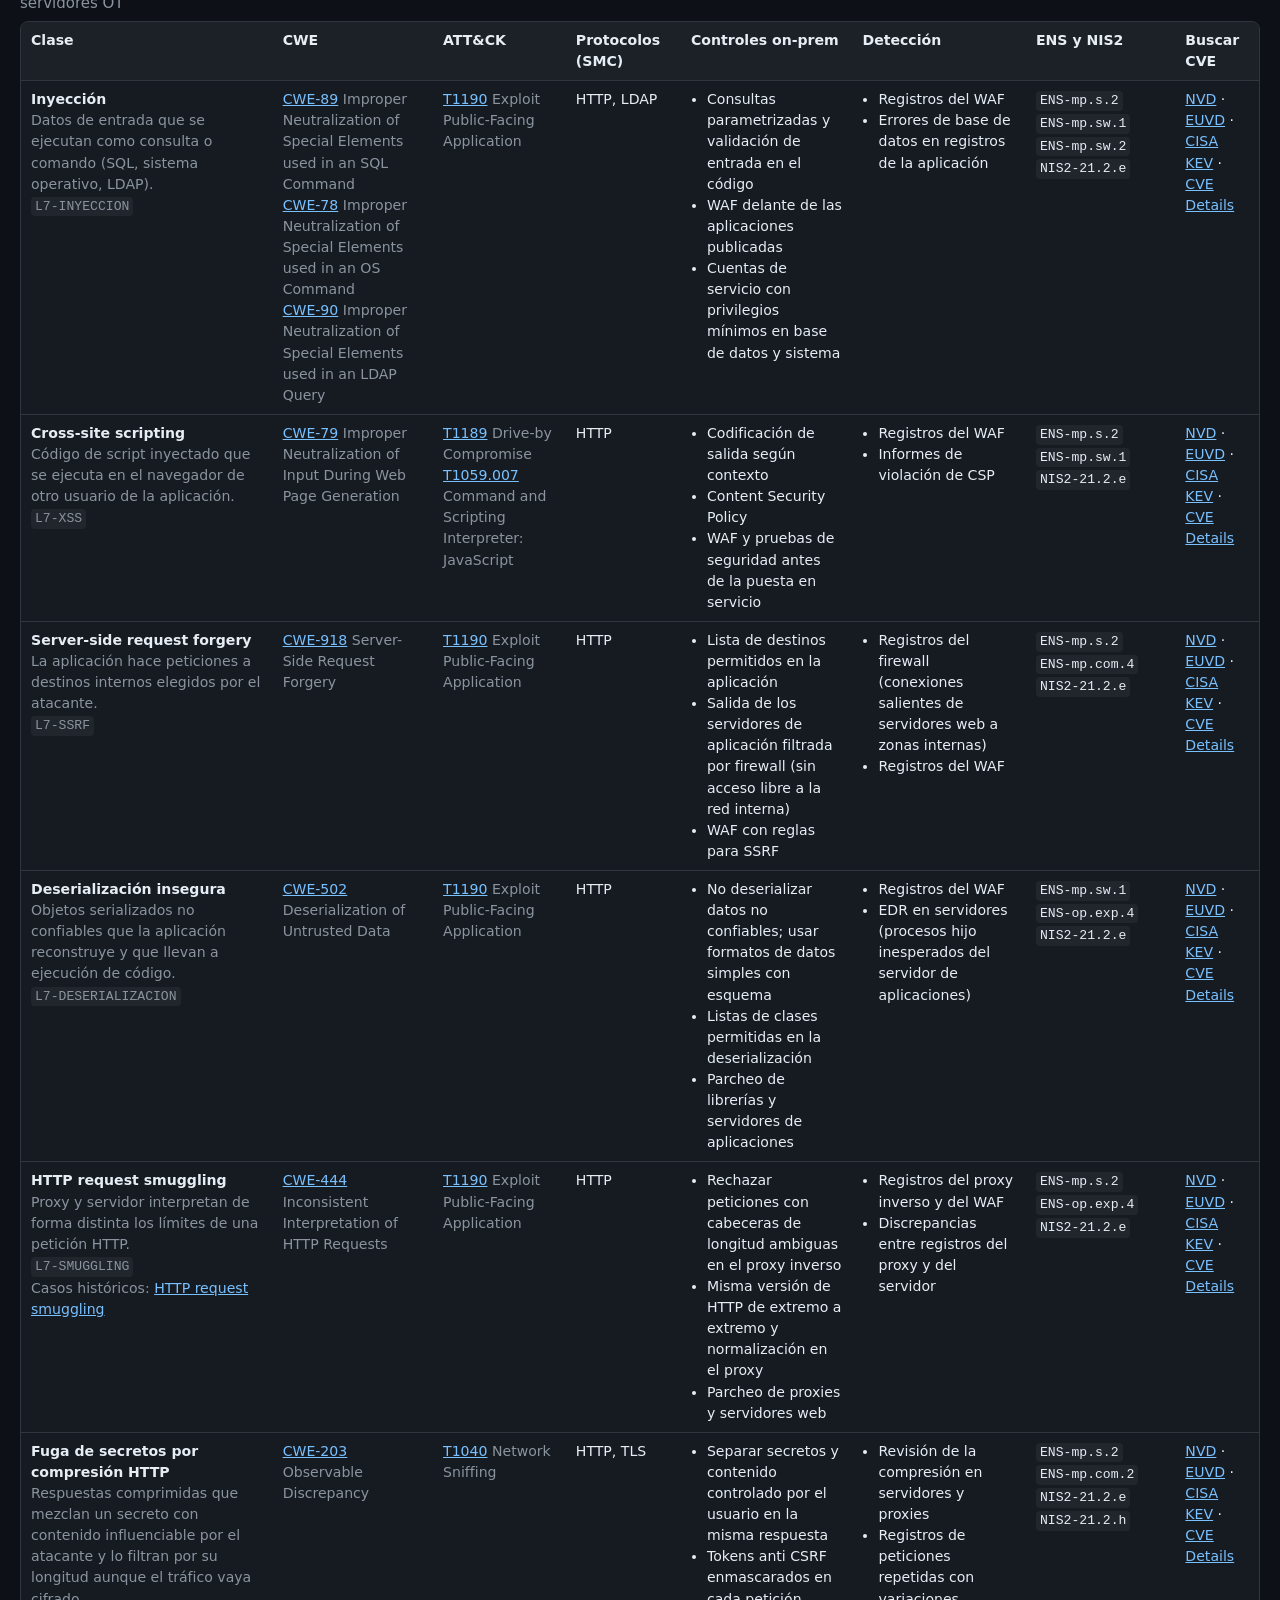
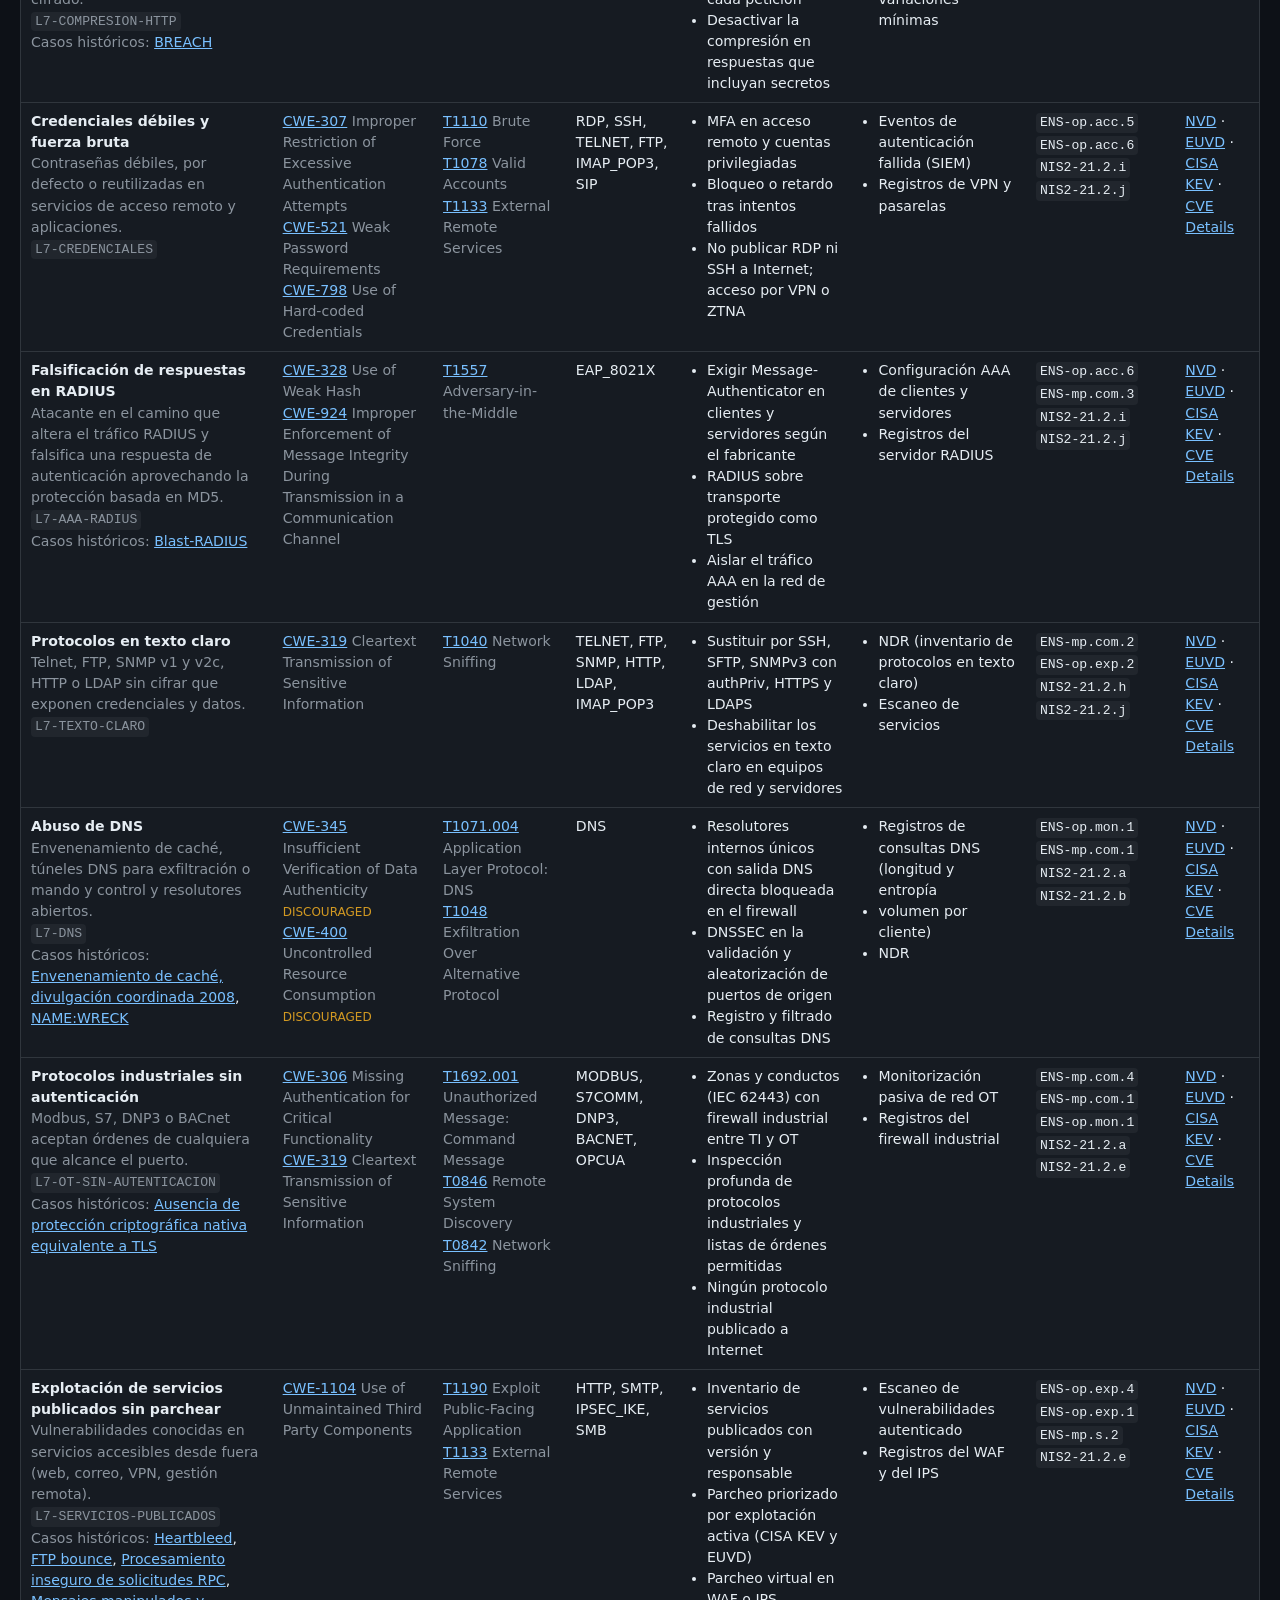
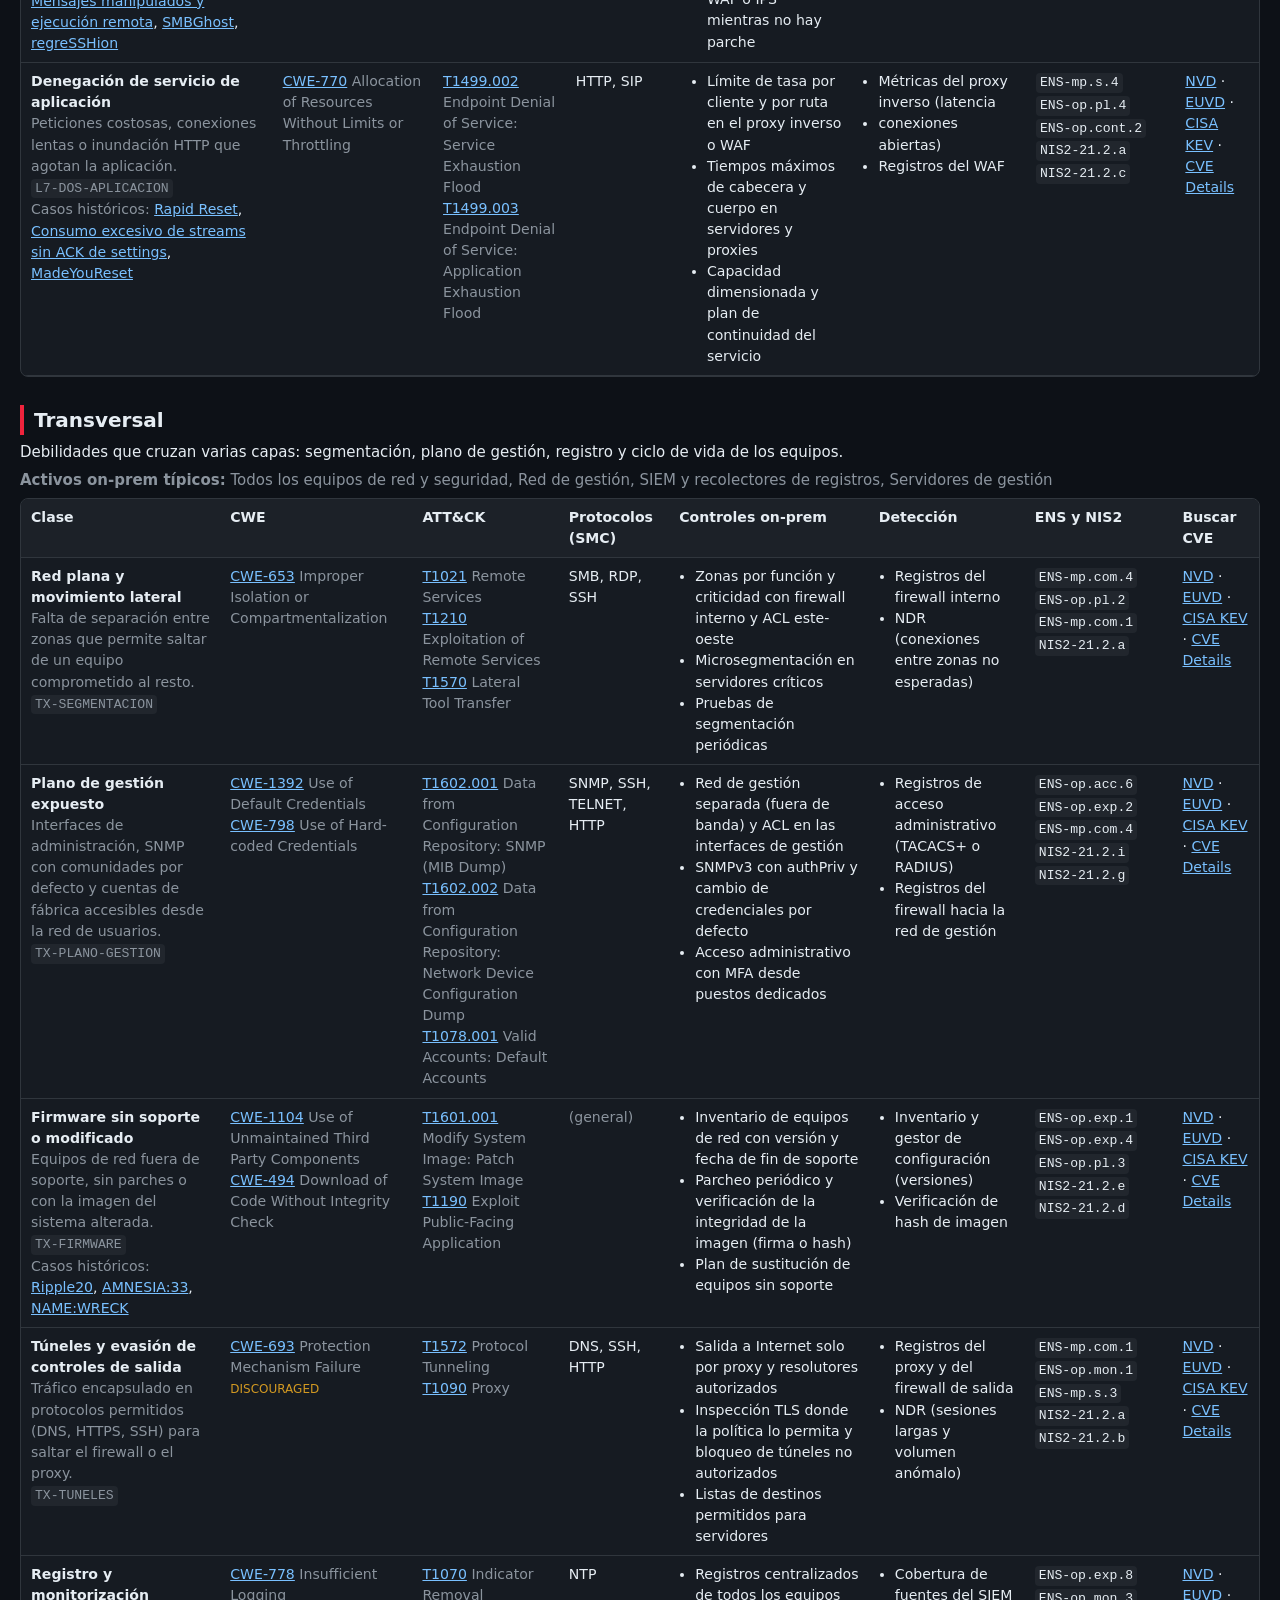
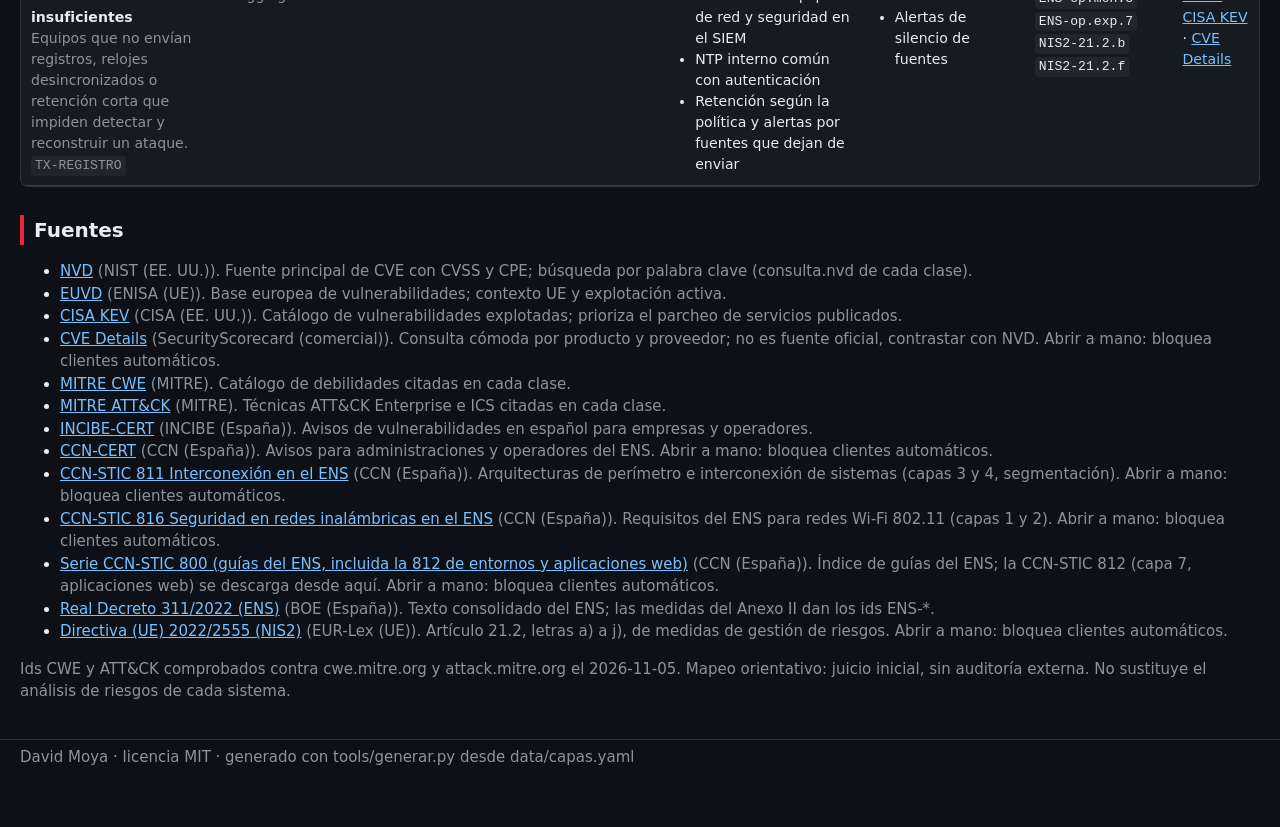
==== commit 2e3e869f: "Añadir figura interactiva del handshake TLS 1.3 Página propia en docs/figuras/tls/: cliente y servid" ====
--- a/docs/index.html
+++ b/docs/index.html
@@ -32,7 +32,7 @@
 <header>
 <h1>Vulnerabilidades y protecciones por capa <span>OSI</span></h1>
 <p class="resumen">7 capas y una sección transversal, 47 clases de ataque con CWE, MITRE ATT&amp;CK, controles on-premise, detección y mapeo a ENS (RD 311/2022) y NIS2 art. 21.2. Sin CVE concretos: cada clase enlaza búsquedas en fuentes oficiales.</p>
-<p>Relacionado: <a href="historico/">Matriz histórica de protocolos</a> · <a href="figuras/encapsulacion/">Figura: encapsulación OSI</a> · <a href="https://pedri77.github.io/modelo_OSI/" rel="noopener">Modelo OSI interactivo</a> · <a href="https://pedri77.github.io/Basicos_Proteccion_Capas_OSI/" rel="noopener">Protección por capas OSI</a> · <a href="https://github.com/pedri77/security-manager-control" rel="noopener">Security Manager Control (vertical VRT-OSI)</a></p>
+<p>Relacionado: <a href="historico/">Matriz histórica de protocolos</a> · <a href="figuras/encapsulacion/">Figura: encapsulación OSI</a> · <a href="figuras/tls/">Figura: handshake TLS 1.3</a> · <a href="https://pedri77.github.io/modelo_OSI/" rel="noopener">Modelo OSI interactivo</a> · <a href="https://pedri77.github.io/Basicos_Proteccion_Capas_OSI/" rel="noopener">Protección por capas OSI</a> · <a href="https://github.com/pedri77/security-manager-control" rel="noopener">Security Manager Control (vertical VRT-OSI)</a></p>
 </header>
 <main>
 <nav class="filtro" aria-label="Filtrar por capa"><span class="n">Capa:</span> <button type="button" data-capa="todas" aria-pressed="true">Todas</button><button type="button" data-capa="L1" aria-pressed="false">L1</button><button type="button" data-capa="L2" aria-pressed="false">L2</button><button type="button" data-capa="L3" aria-pressed="false">L3</button><button type="button" data-capa="L4" aria-pressed="false">L4</button><button type="button" data-capa="L5" aria-pressed="false">L5</button><button type="button" data-capa="L6" aria-pressed="false">L6</button><button type="button" data-capa="L7" aria-pressed="false">L7</button><button type="button" data-capa="TX" aria-pressed="false">TX</button></nav>
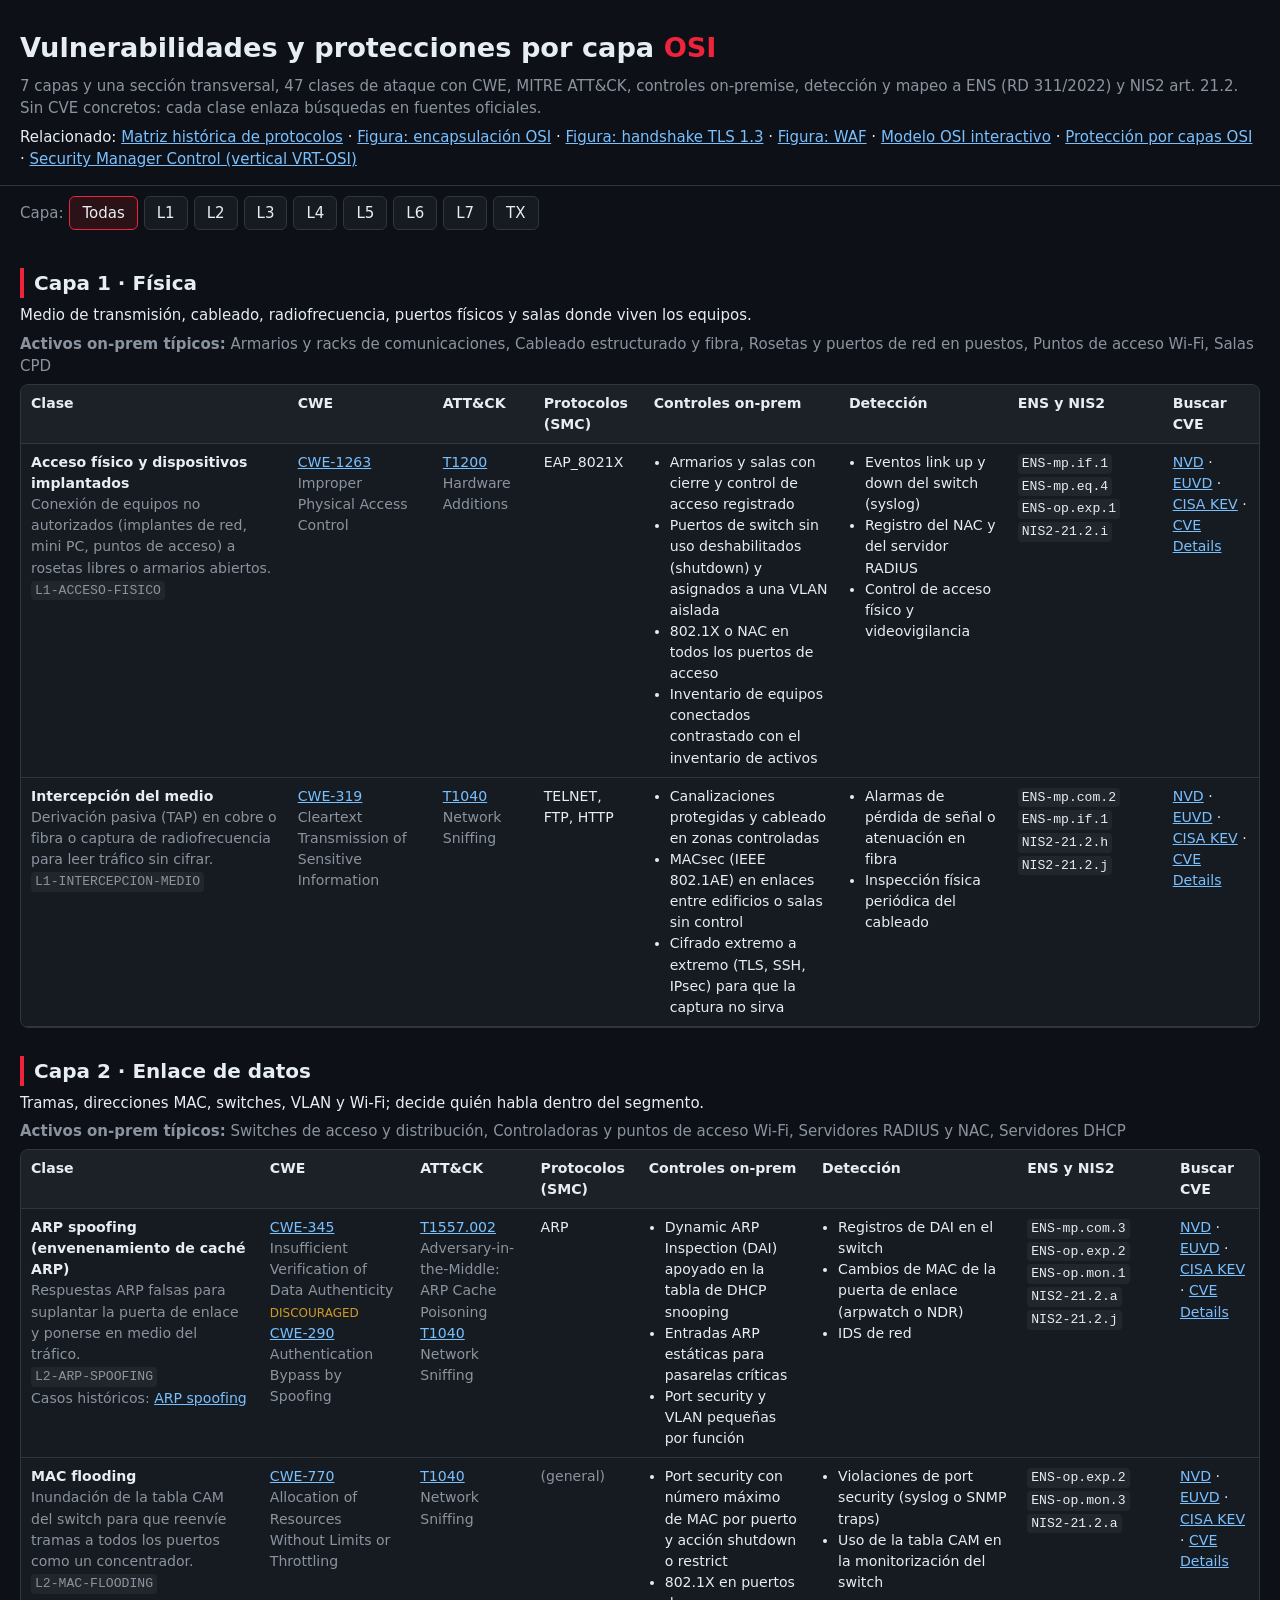
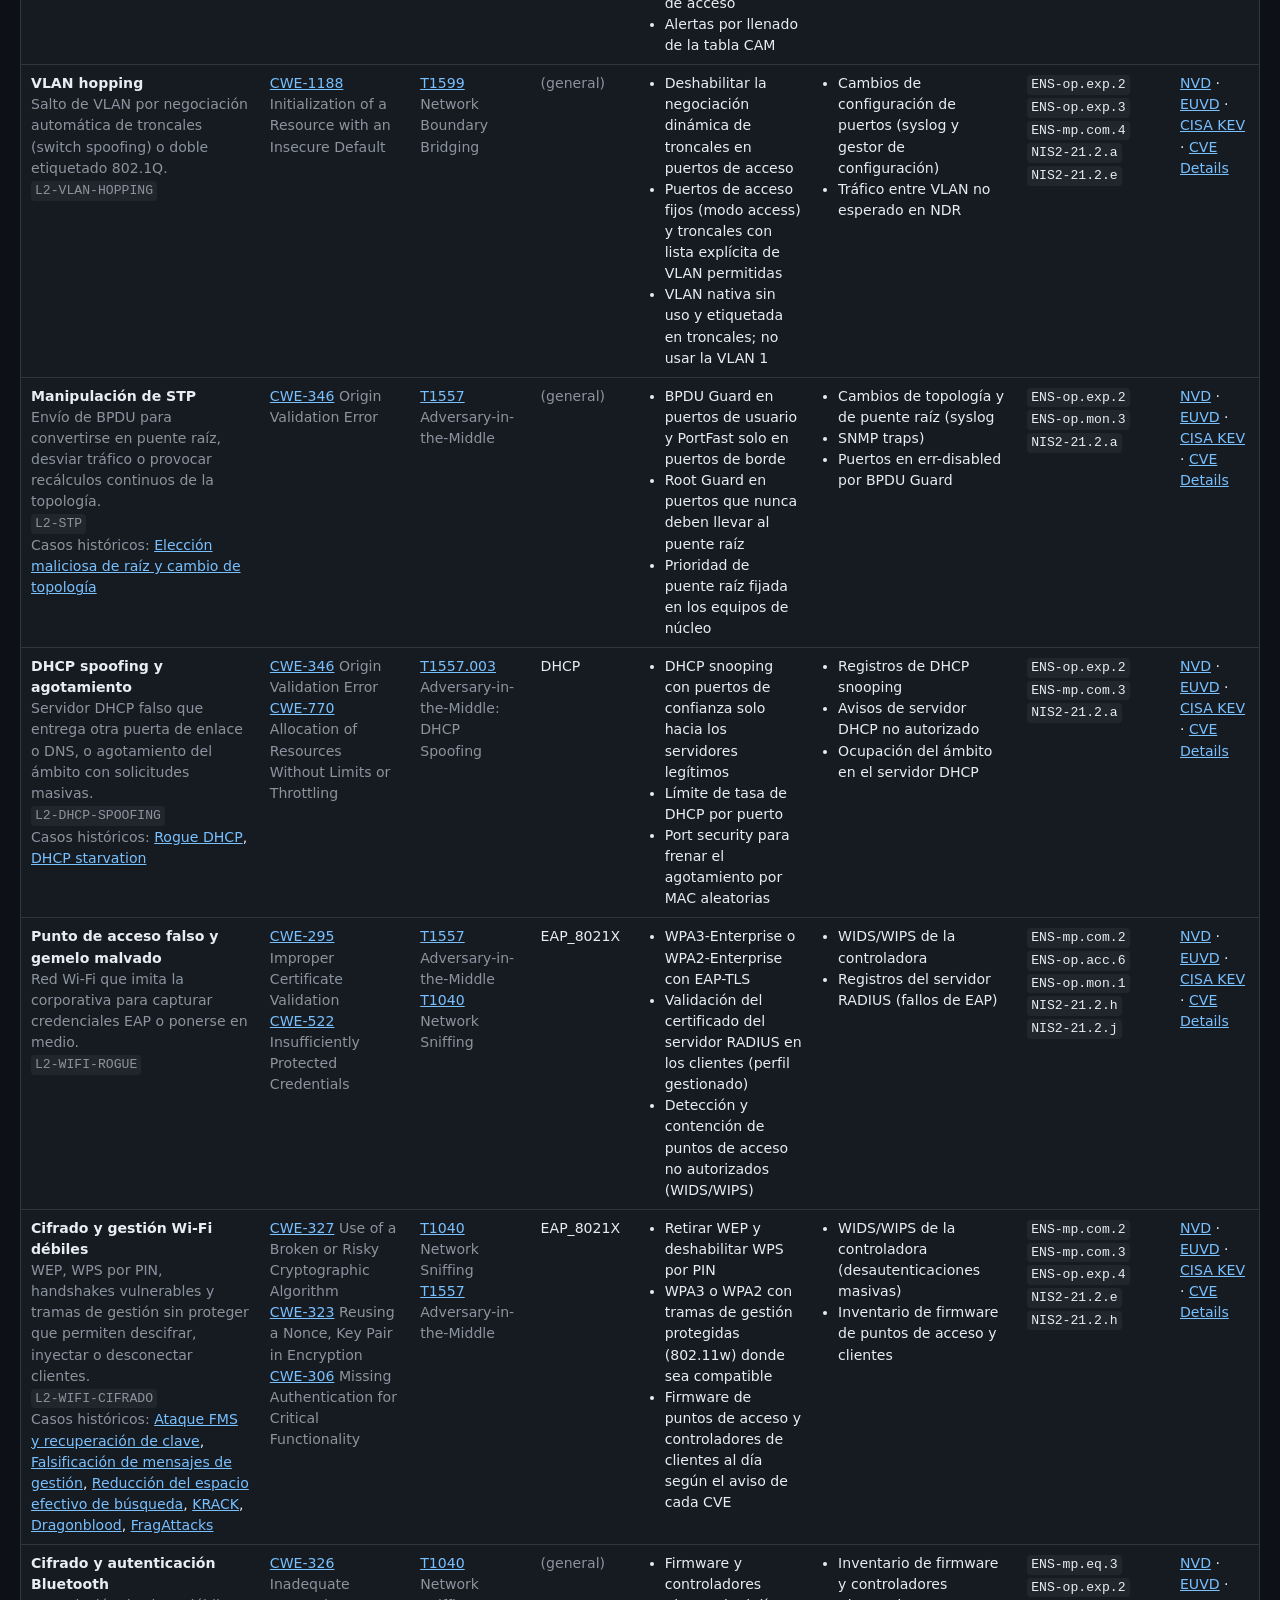
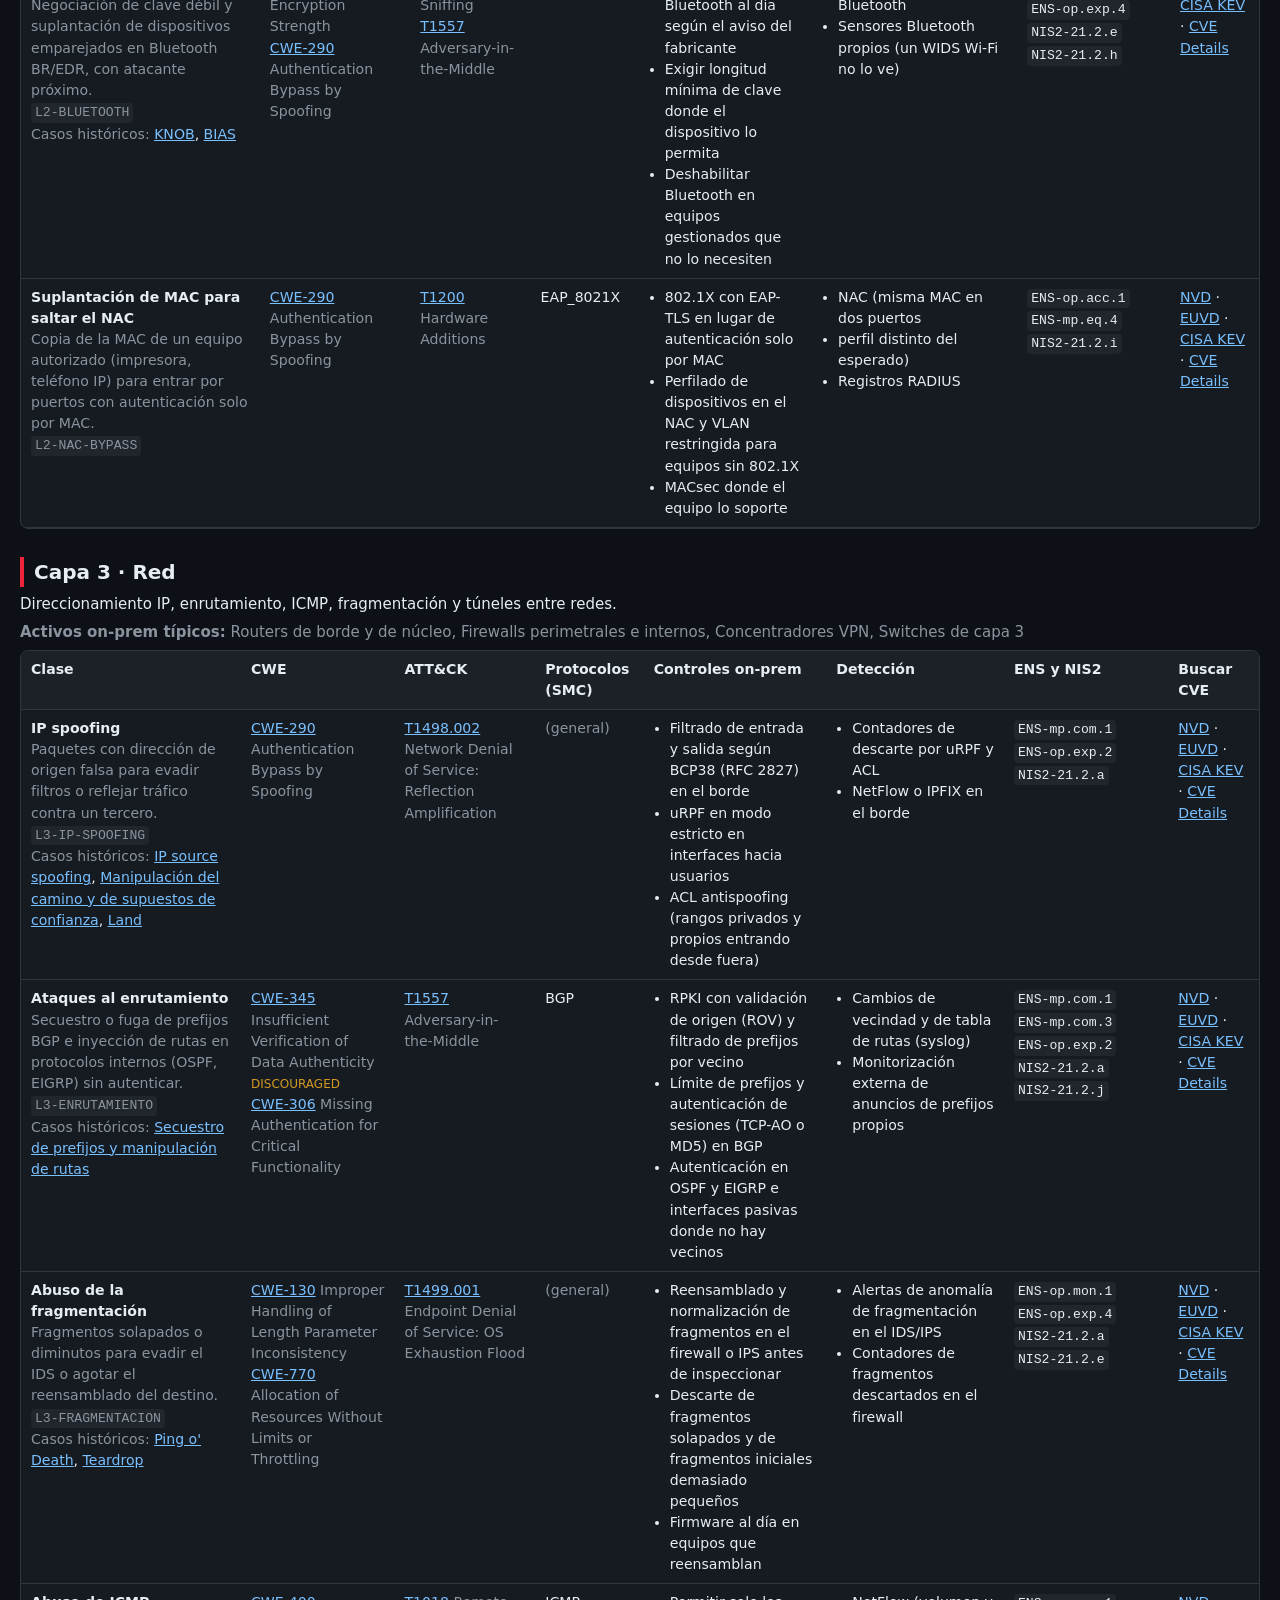
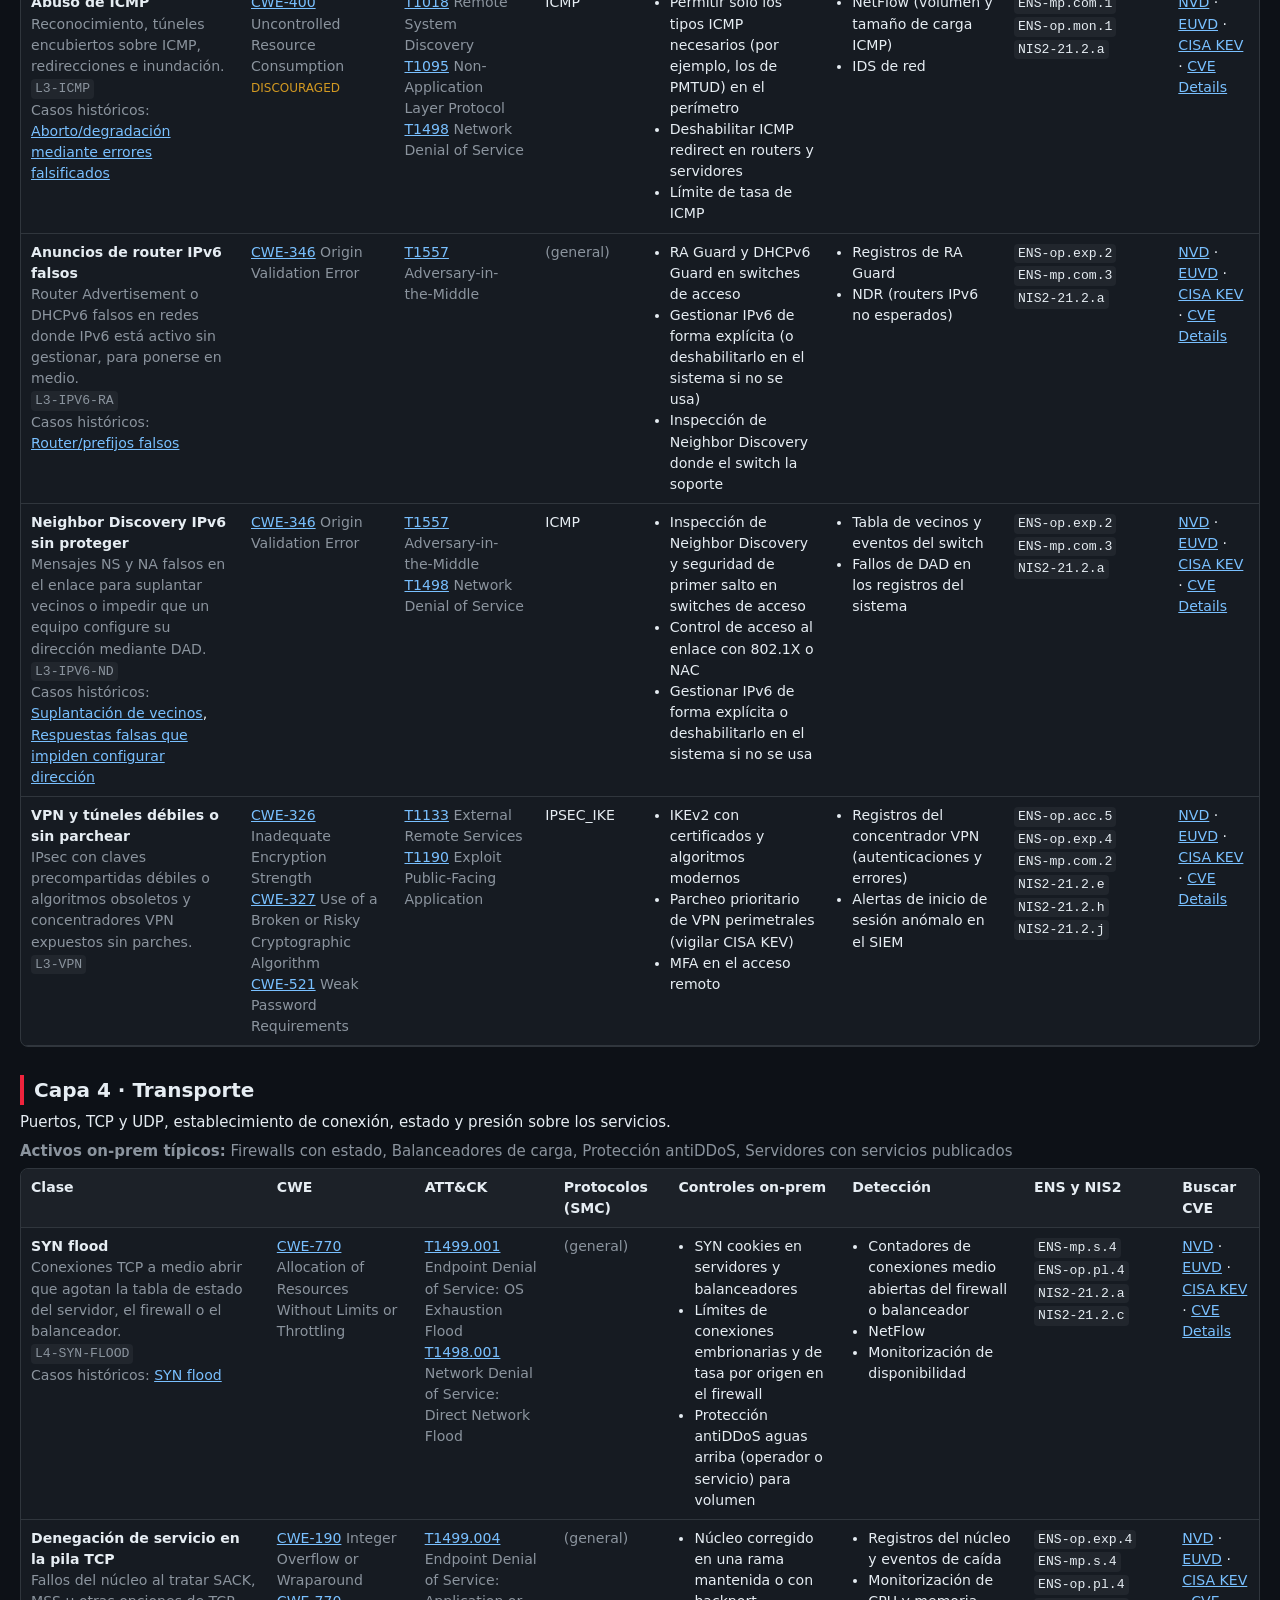
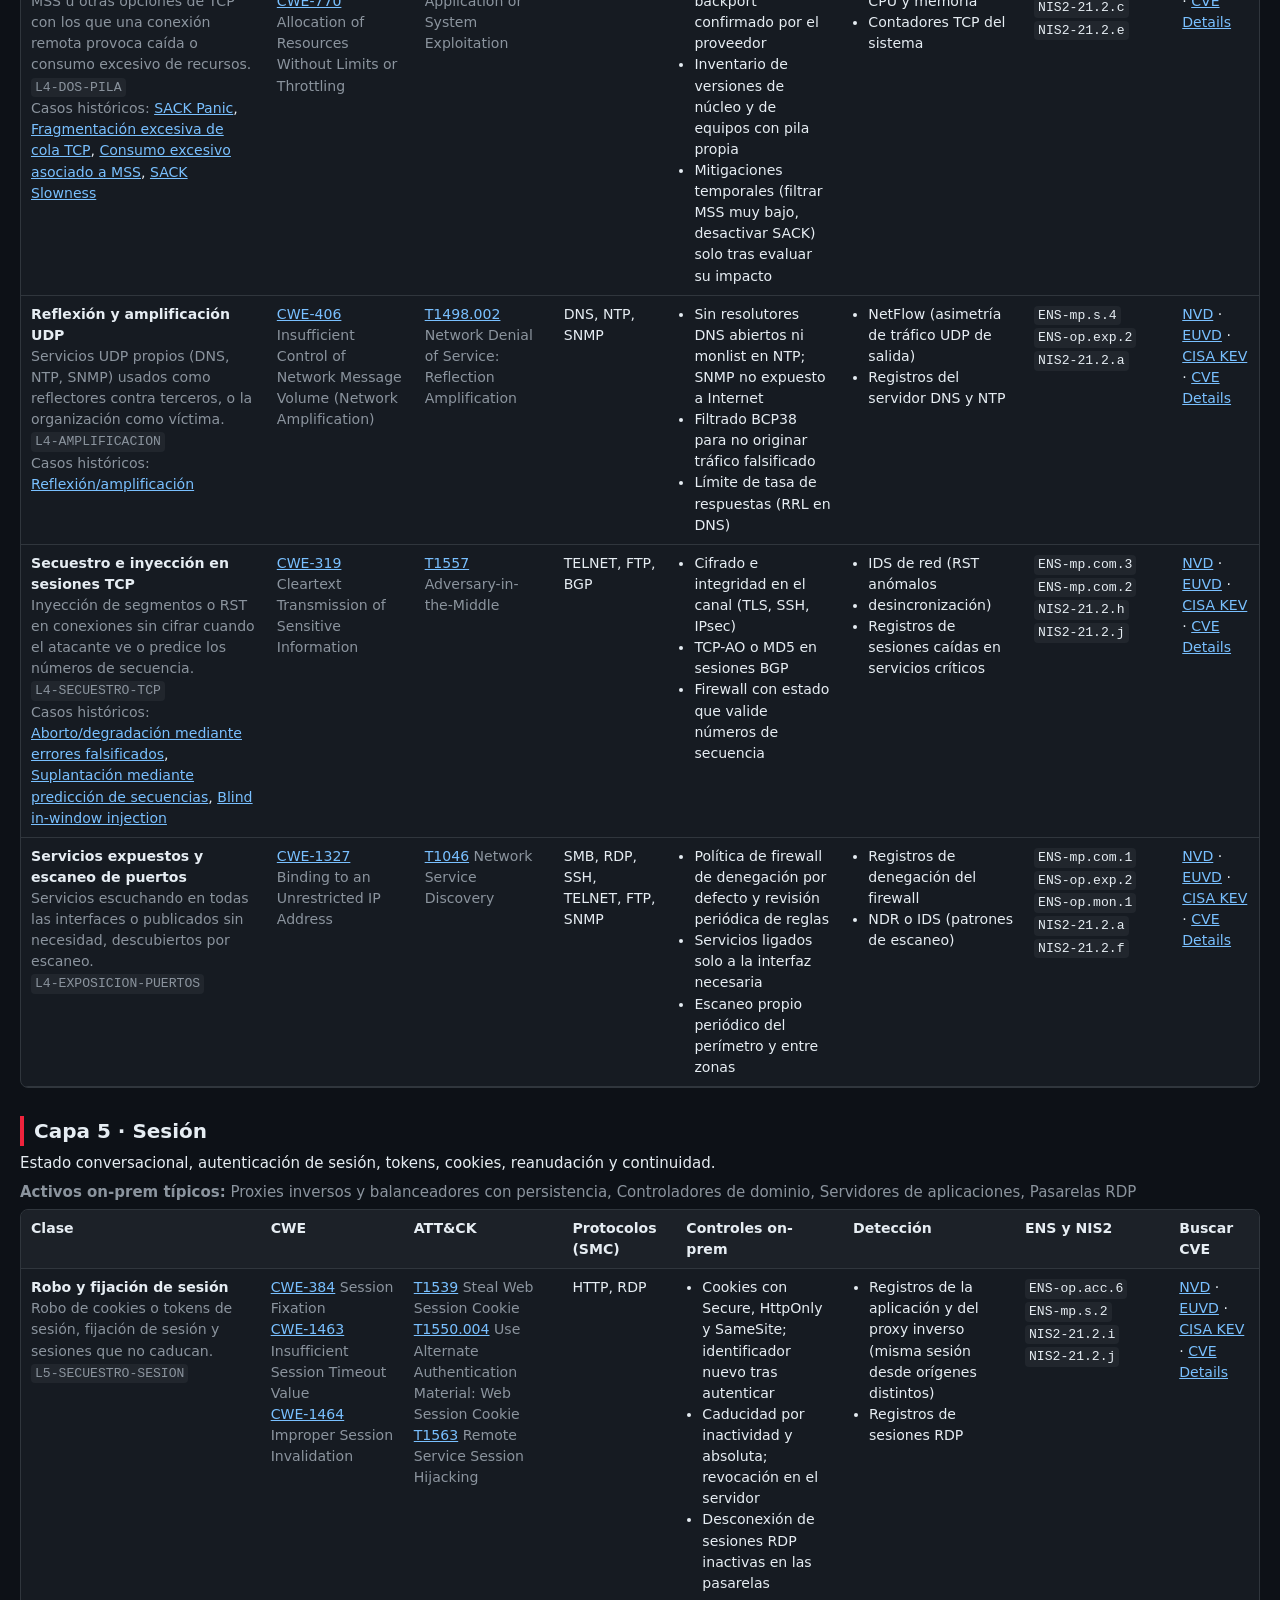
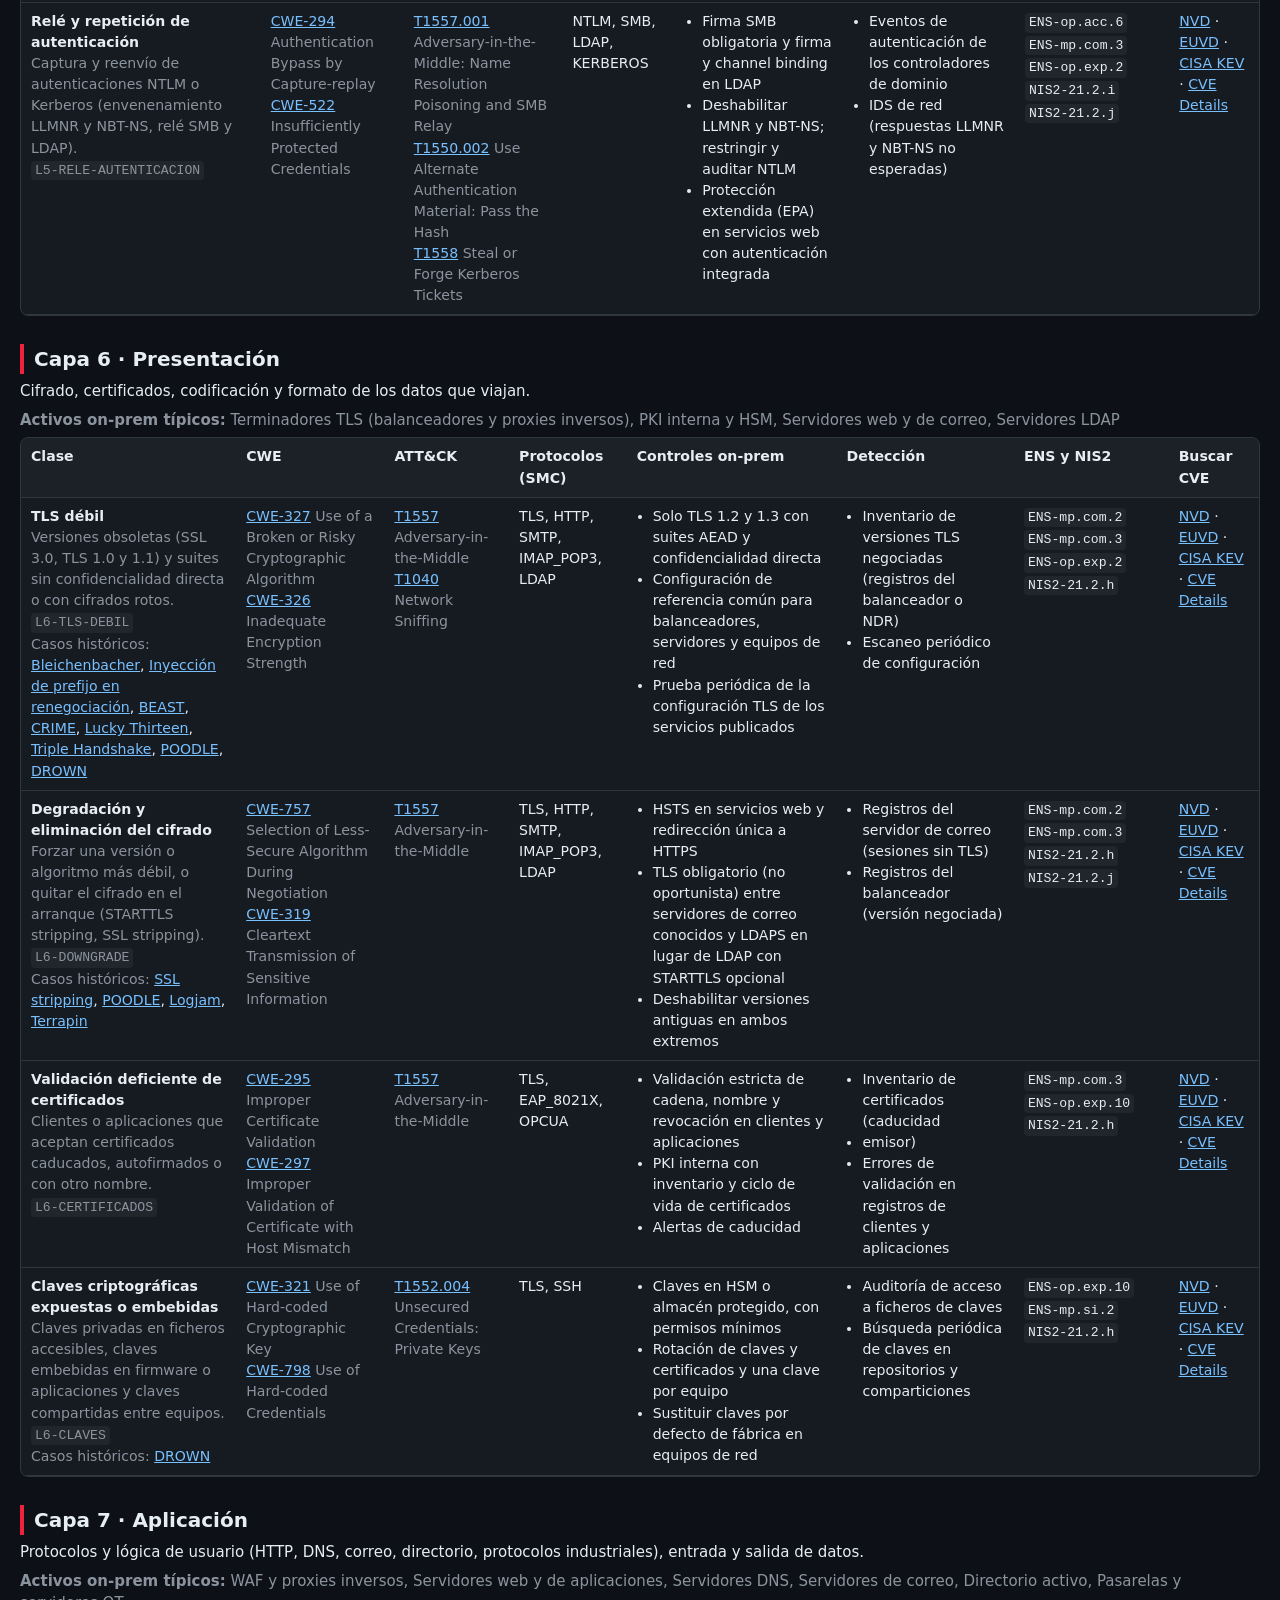
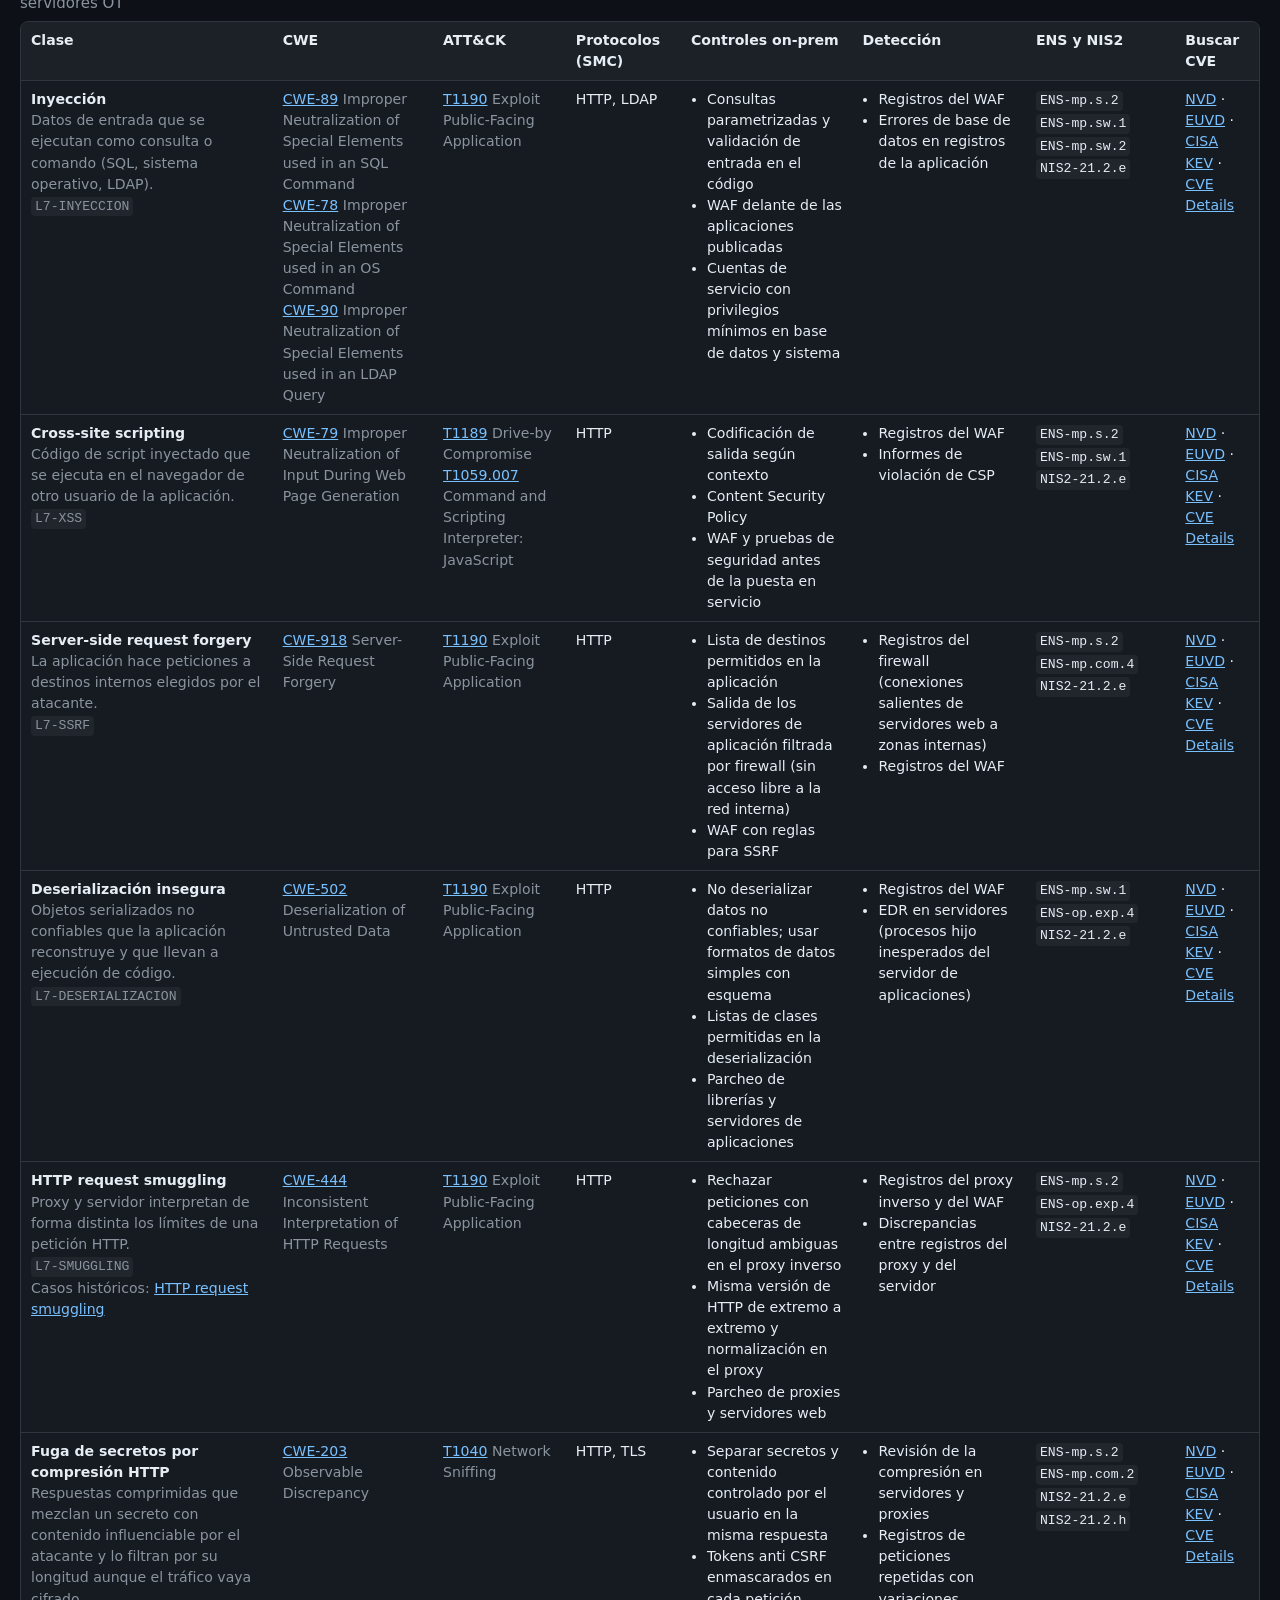
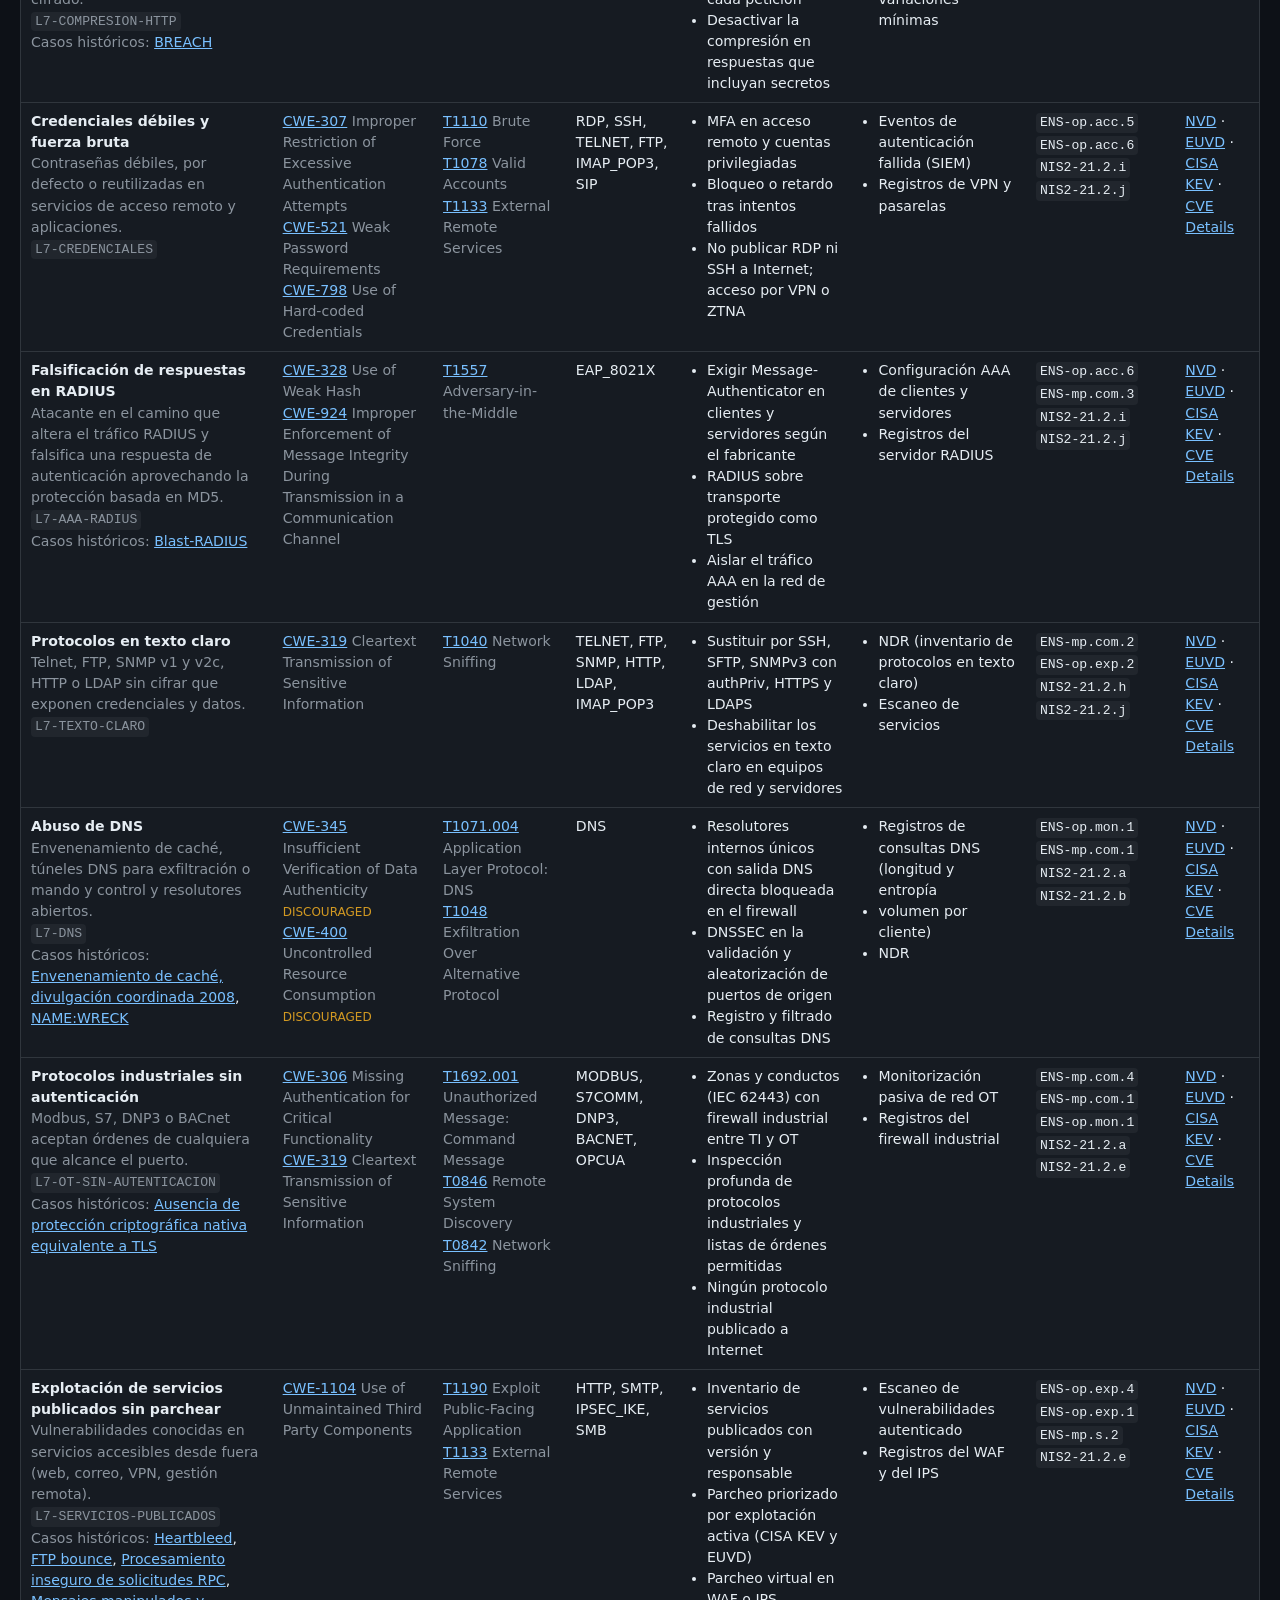
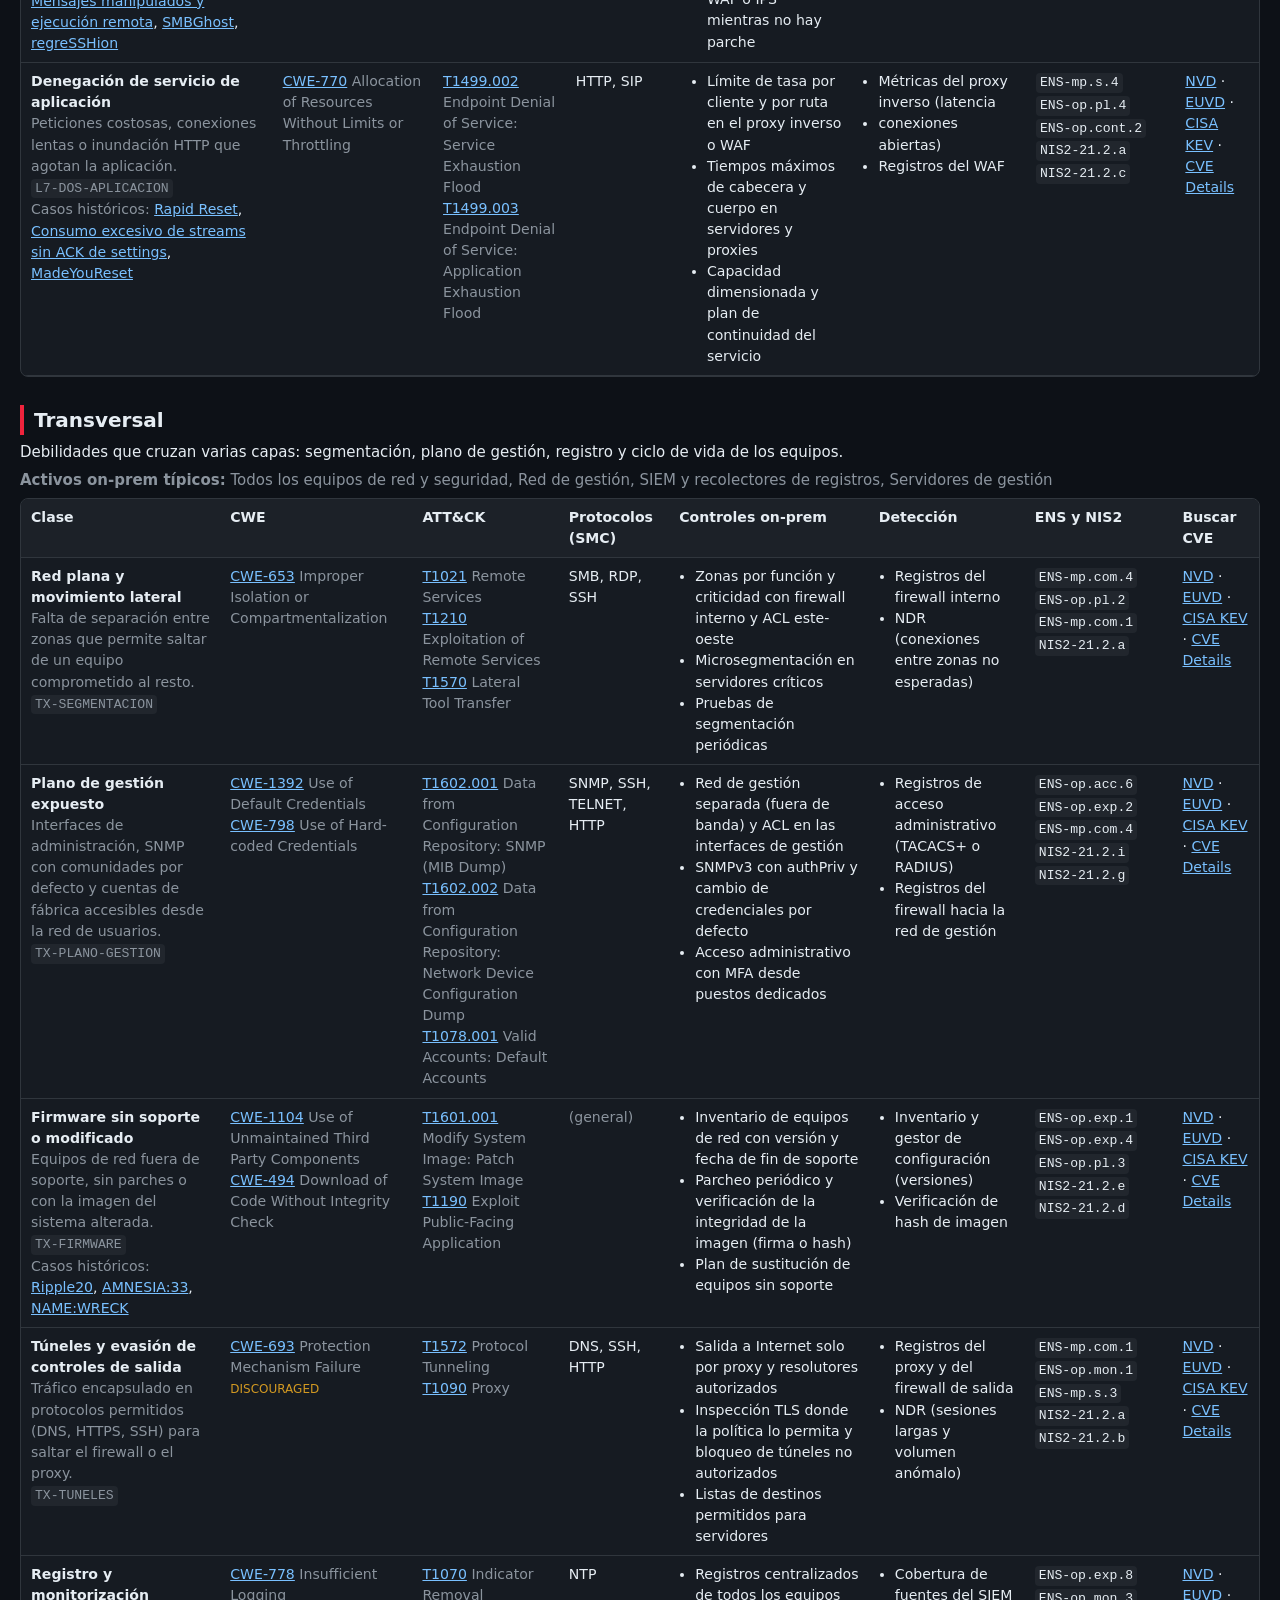
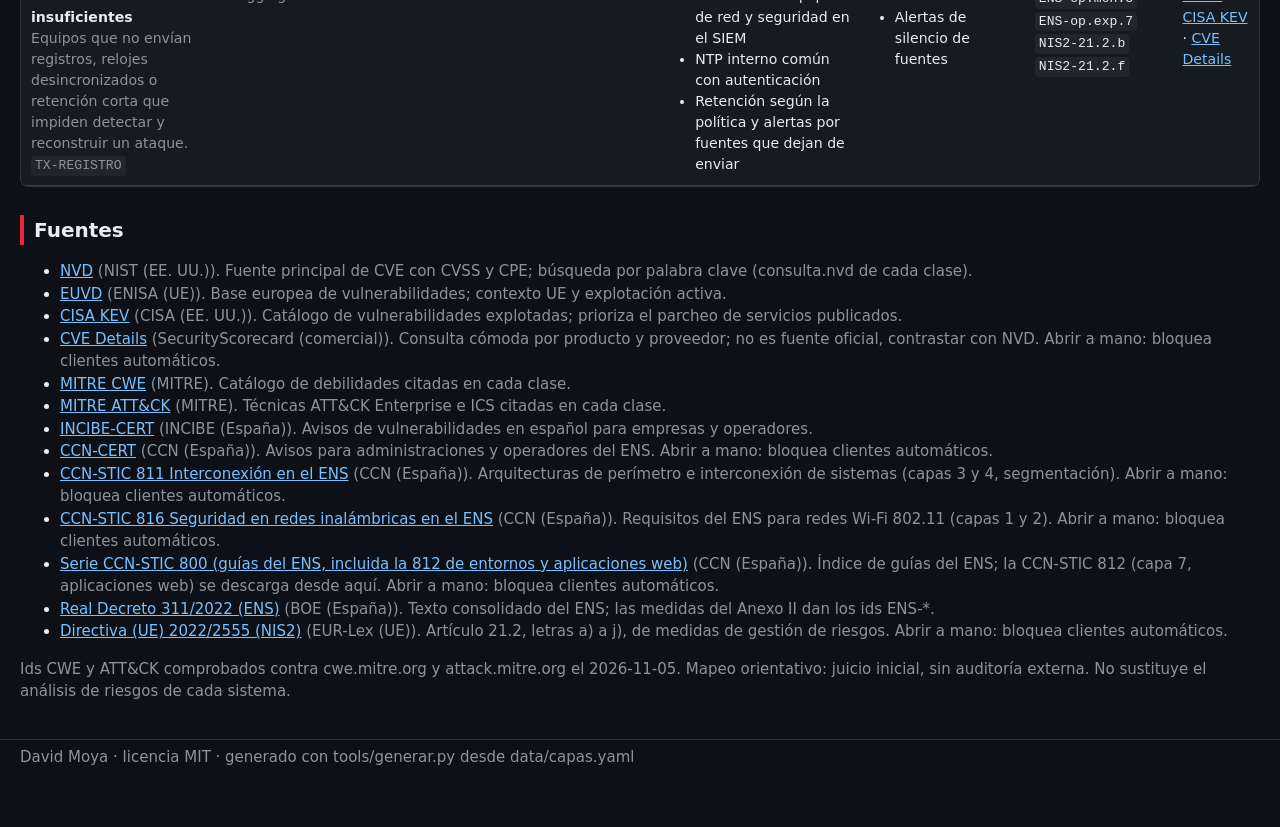
==== commit b8494b20: "Añadir figura interactiva del WAF Página propia en docs/figuras/waf/: una aduana con cinta entre Int" ====
--- a/docs/index.html
+++ b/docs/index.html
@@ -32,7 +32,7 @@
 <header>
 <h1>Vulnerabilidades y protecciones por capa <span>OSI</span></h1>
 <p class="resumen">7 capas y una sección transversal, 47 clases de ataque con CWE, MITRE ATT&amp;CK, controles on-premise, detección y mapeo a ENS (RD 311/2022) y NIS2 art. 21.2. Sin CVE concretos: cada clase enlaza búsquedas en fuentes oficiales.</p>
-<p>Relacionado: <a href="historico/">Matriz histórica de protocolos</a> · <a href="figuras/encapsulacion/">Figura: encapsulación OSI</a> · <a href="figuras/tls/">Figura: handshake TLS 1.3</a> · <a href="https://pedri77.github.io/modelo_OSI/" rel="noopener">Modelo OSI interactivo</a> · <a href="https://pedri77.github.io/Basicos_Proteccion_Capas_OSI/" rel="noopener">Protección por capas OSI</a> · <a href="https://github.com/pedri77/security-manager-control" rel="noopener">Security Manager Control (vertical VRT-OSI)</a></p>
+<p>Relacionado: <a href="historico/">Matriz histórica de protocolos</a> · <a href="figuras/encapsulacion/">Figura: encapsulación OSI</a> · <a href="figuras/tls/">Figura: handshake TLS 1.3</a> · <a href="figuras/waf/">Figura: WAF</a> · <a href="https://pedri77.github.io/modelo_OSI/" rel="noopener">Modelo OSI interactivo</a> · <a href="https://pedri77.github.io/Basicos_Proteccion_Capas_OSI/" rel="noopener">Protección por capas OSI</a> · <a href="https://github.com/pedri77/security-manager-control" rel="noopener">Security Manager Control (vertical VRT-OSI)</a></p>
 </header>
 <main>
 <nav class="filtro" aria-label="Filtrar por capa"><span class="n">Capa:</span> <button type="button" data-capa="todas" aria-pressed="true">Todas</button><button type="button" data-capa="L1" aria-pressed="false">L1</button><button type="button" data-capa="L2" aria-pressed="false">L2</button><button type="button" data-capa="L3" aria-pressed="false">L3</button><button type="button" data-capa="L4" aria-pressed="false">L4</button><button type="button" data-capa="L5" aria-pressed="false">L5</button><button type="button" data-capa="L6" aria-pressed="false">L6</button><button type="button" data-capa="L7" aria-pressed="false">L7</button><button type="button" data-capa="TX" aria-pressed="false">TX</button></nav>
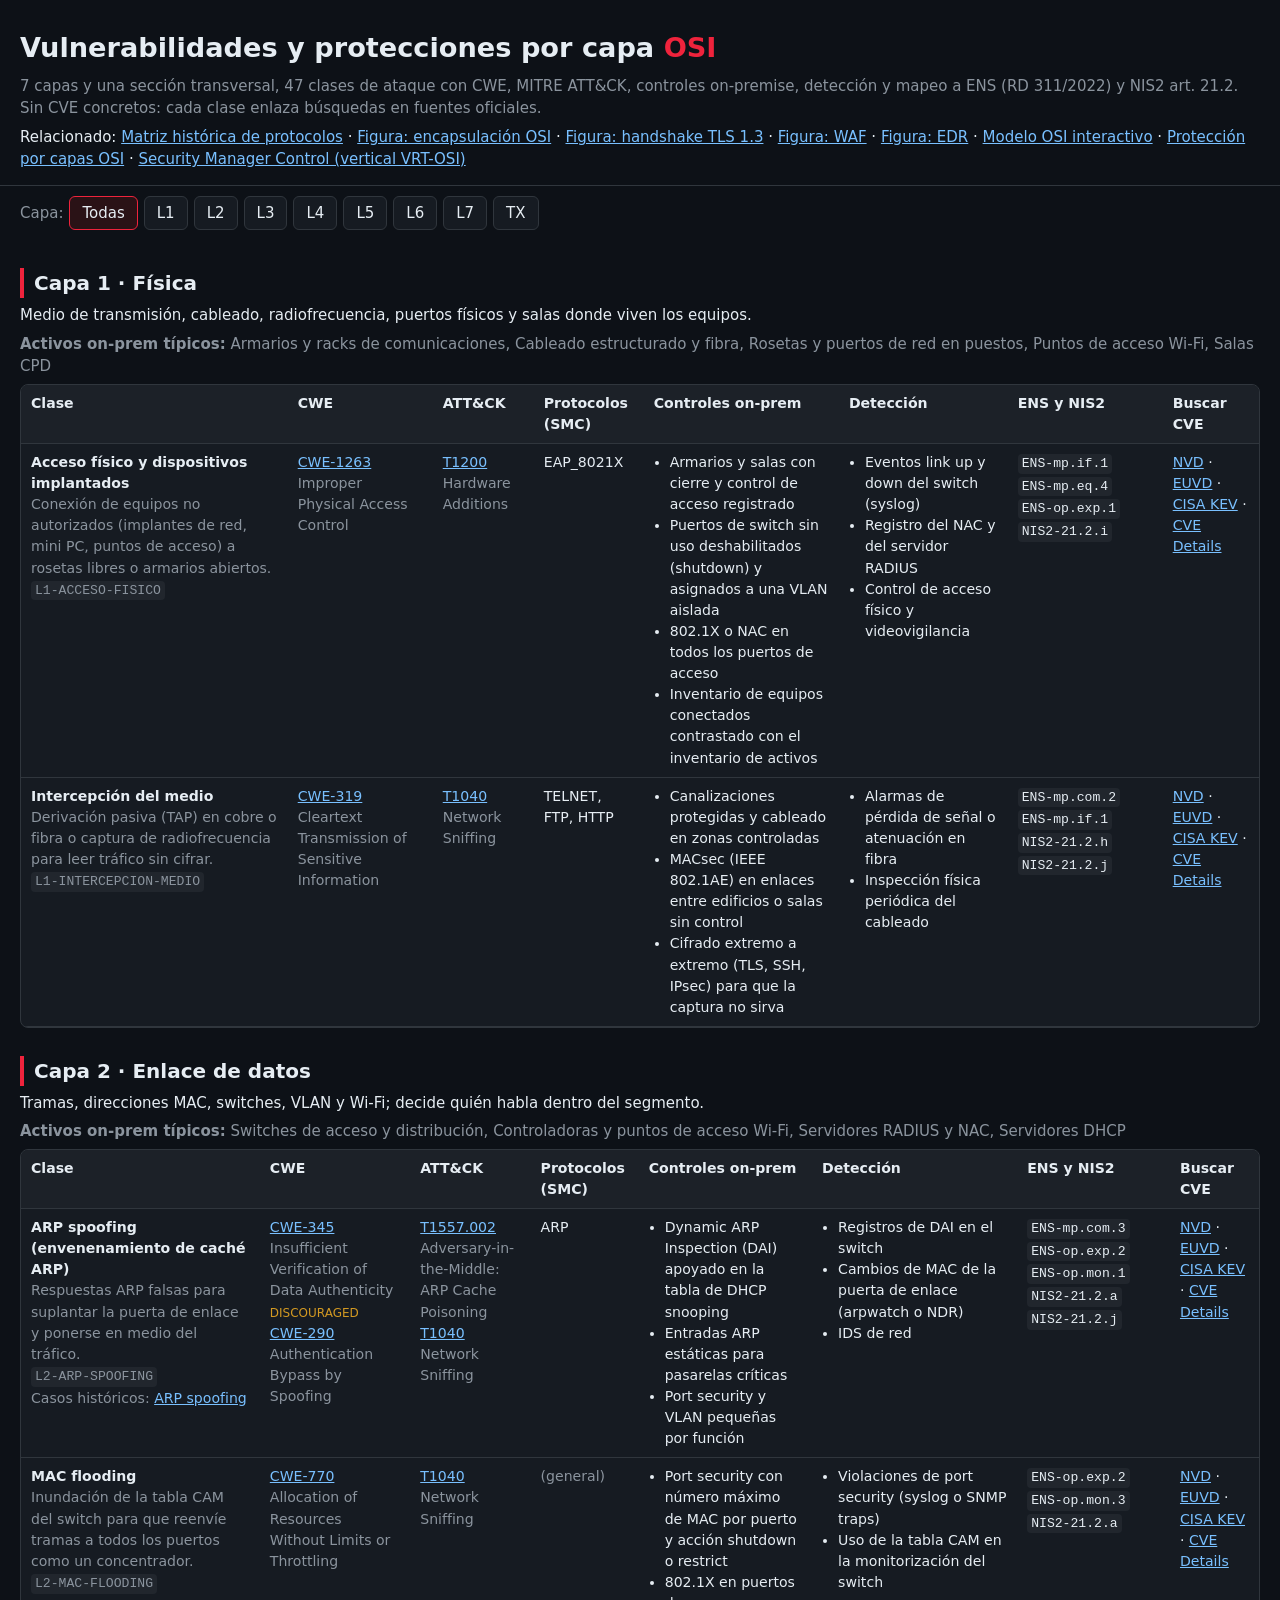
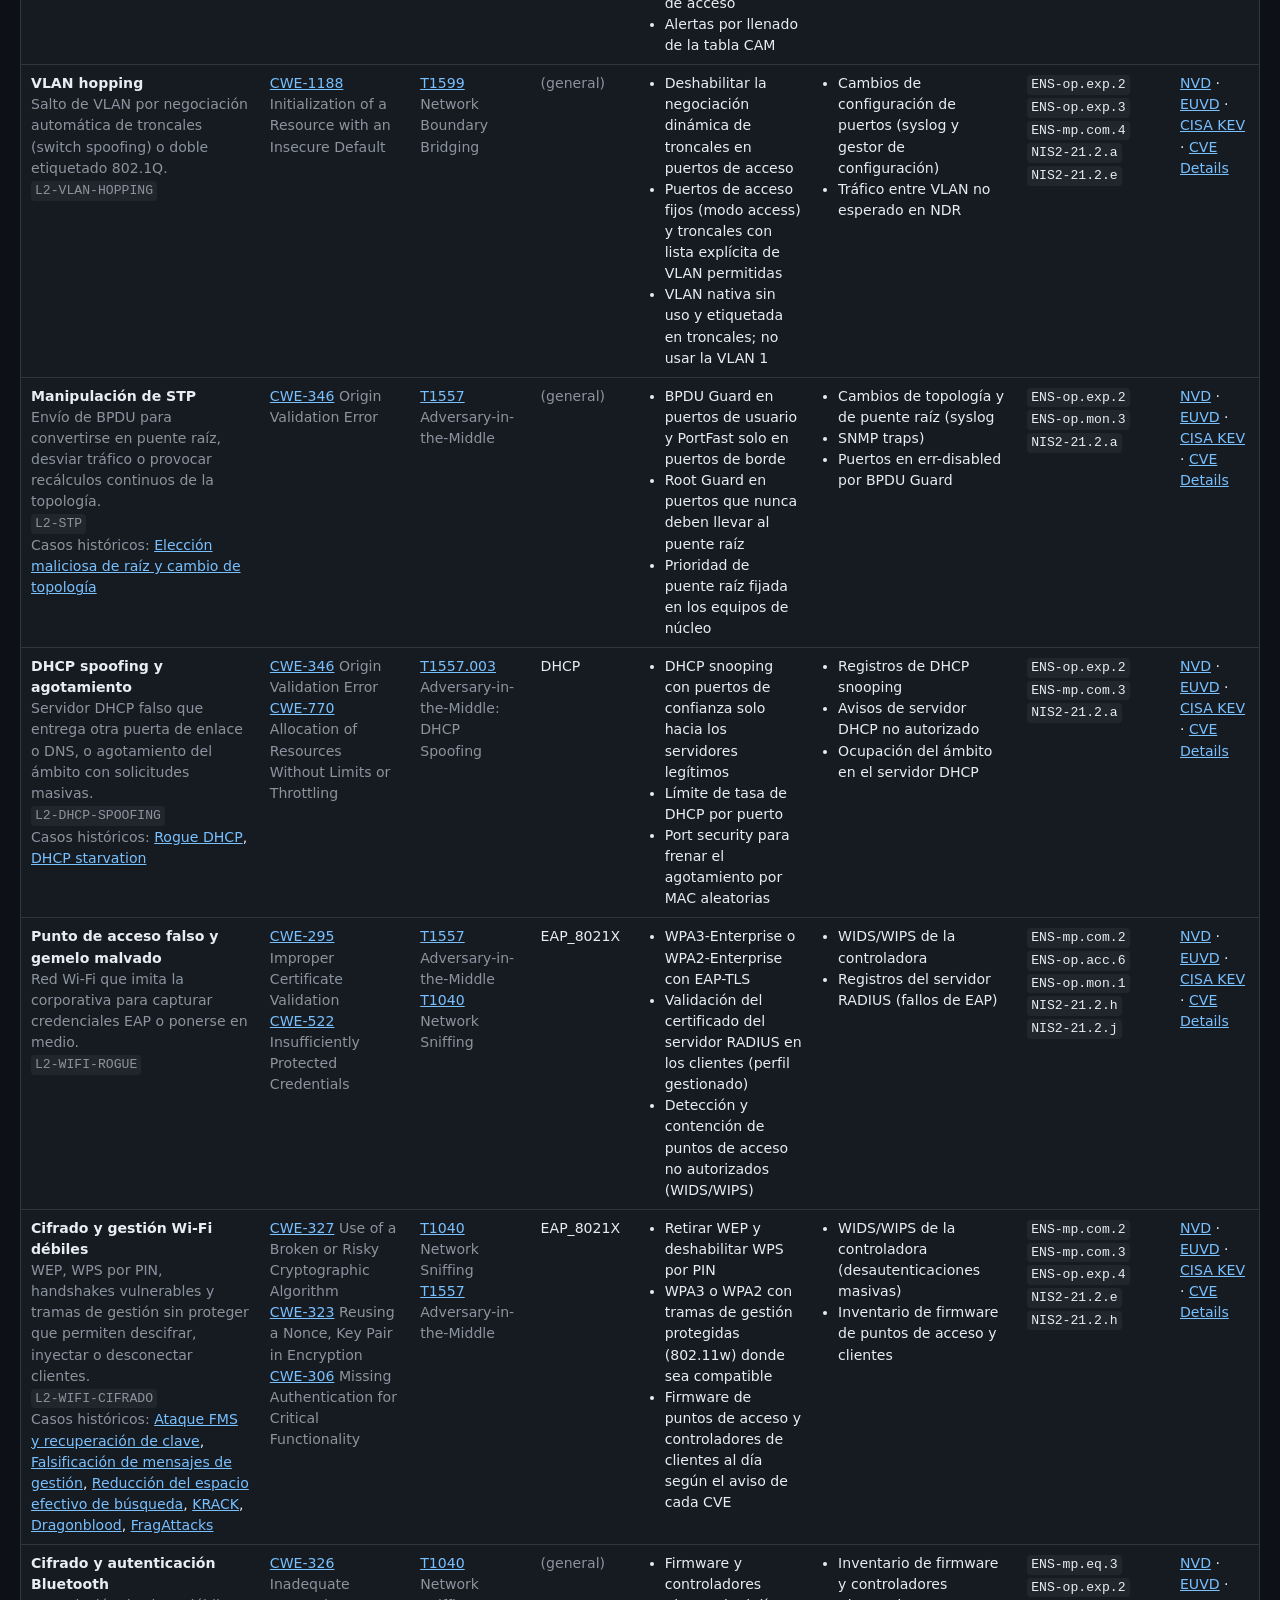
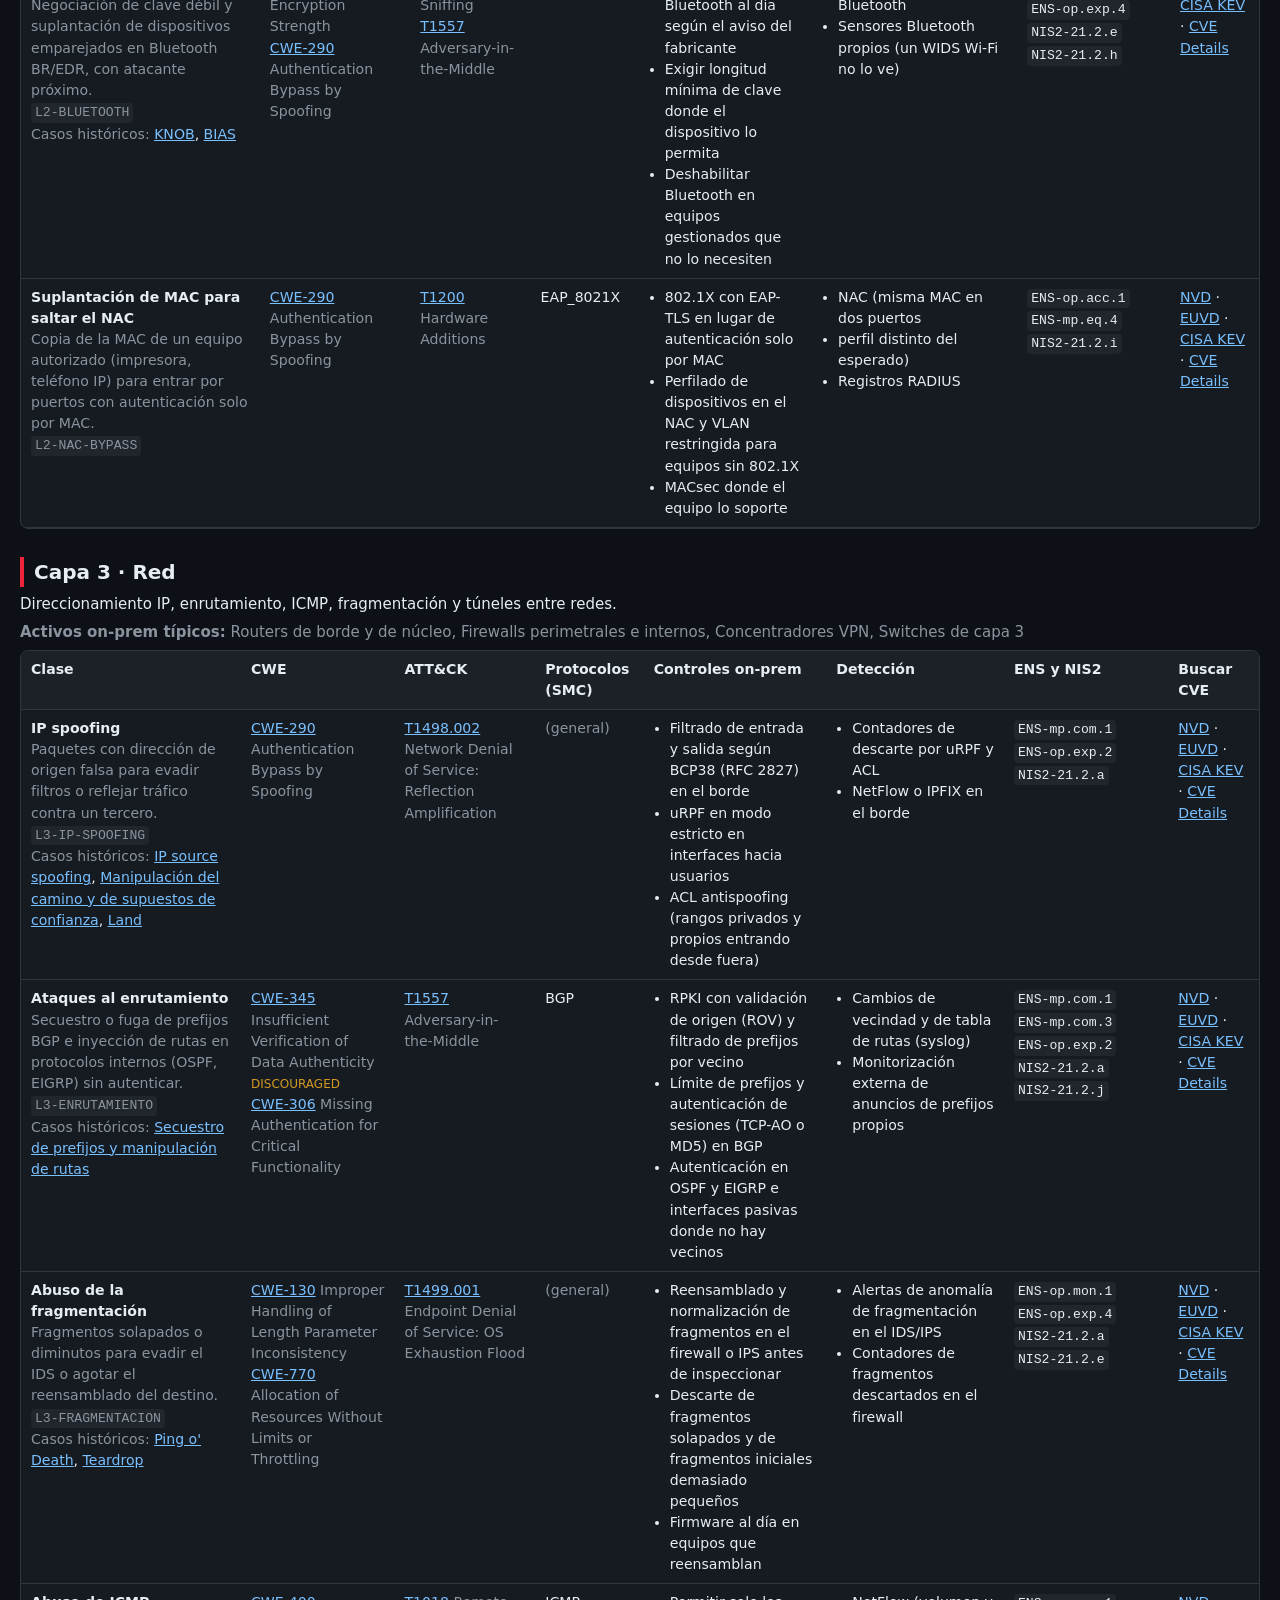
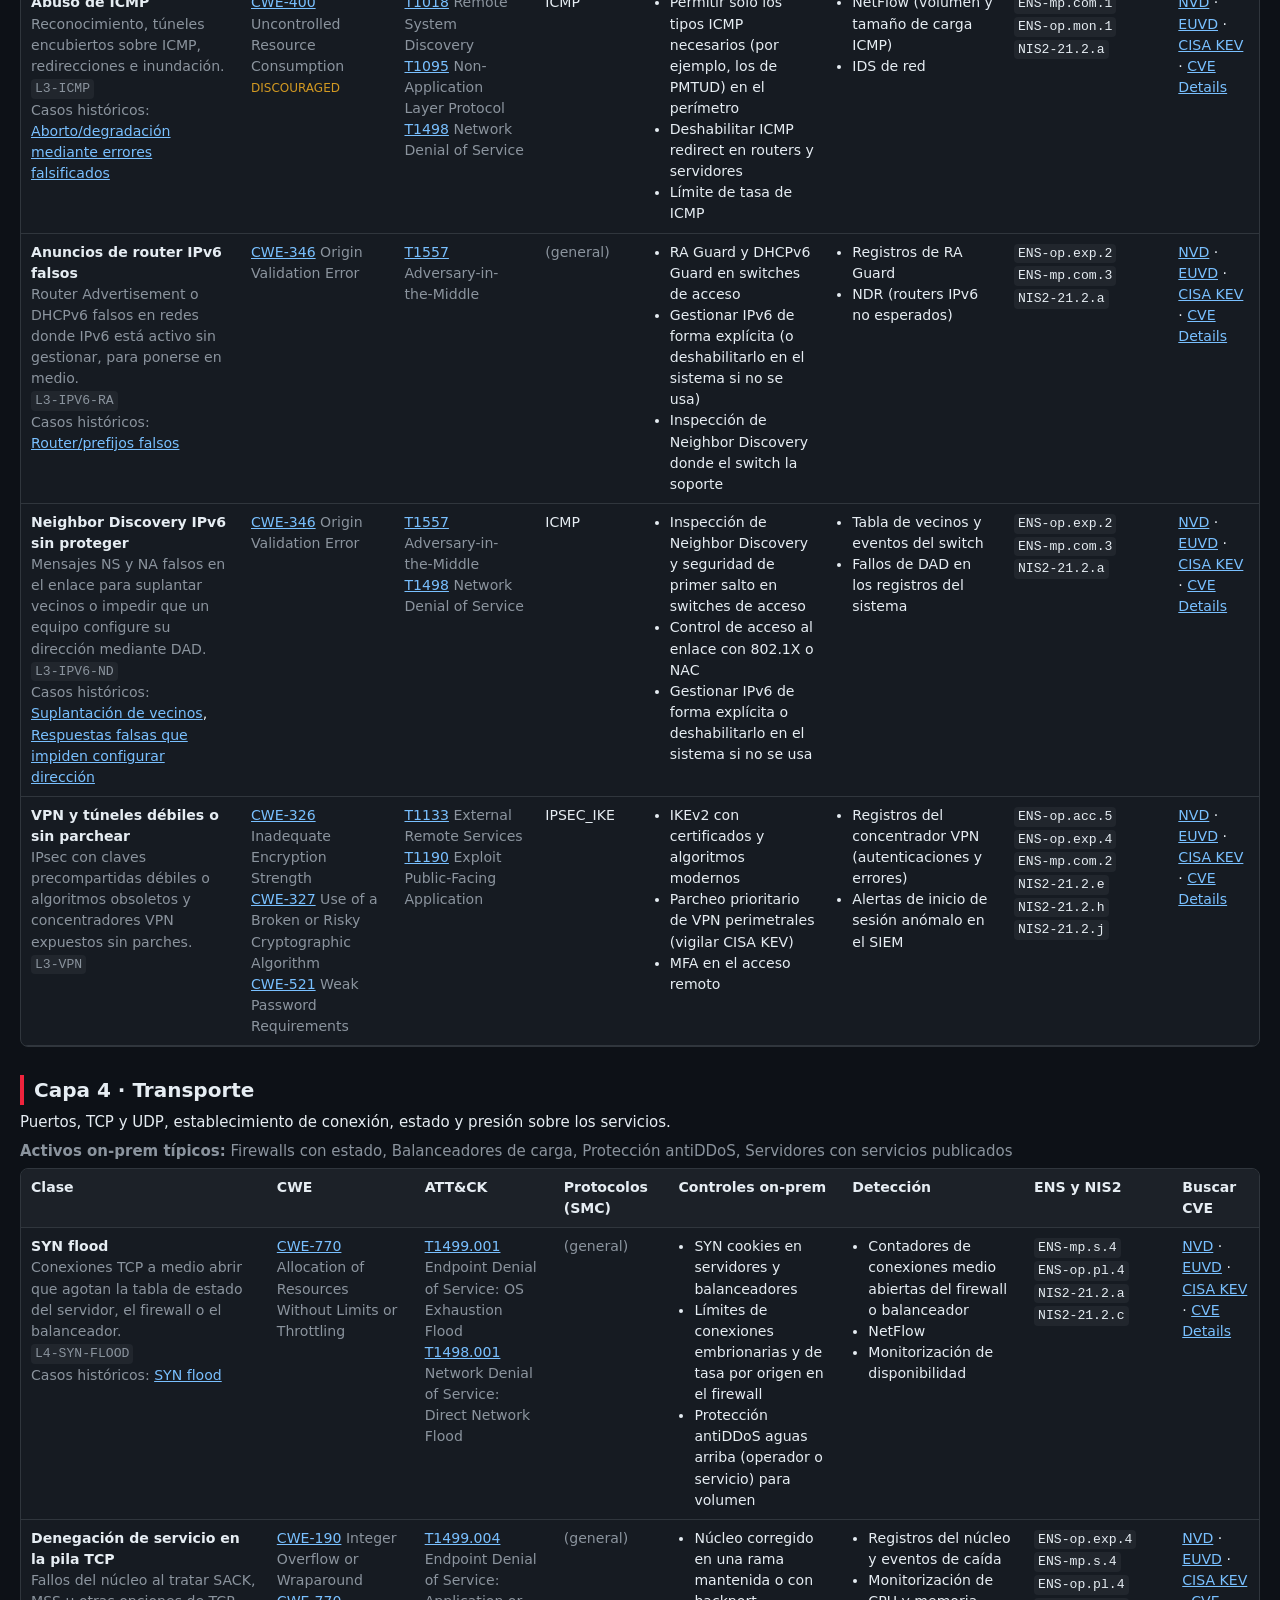
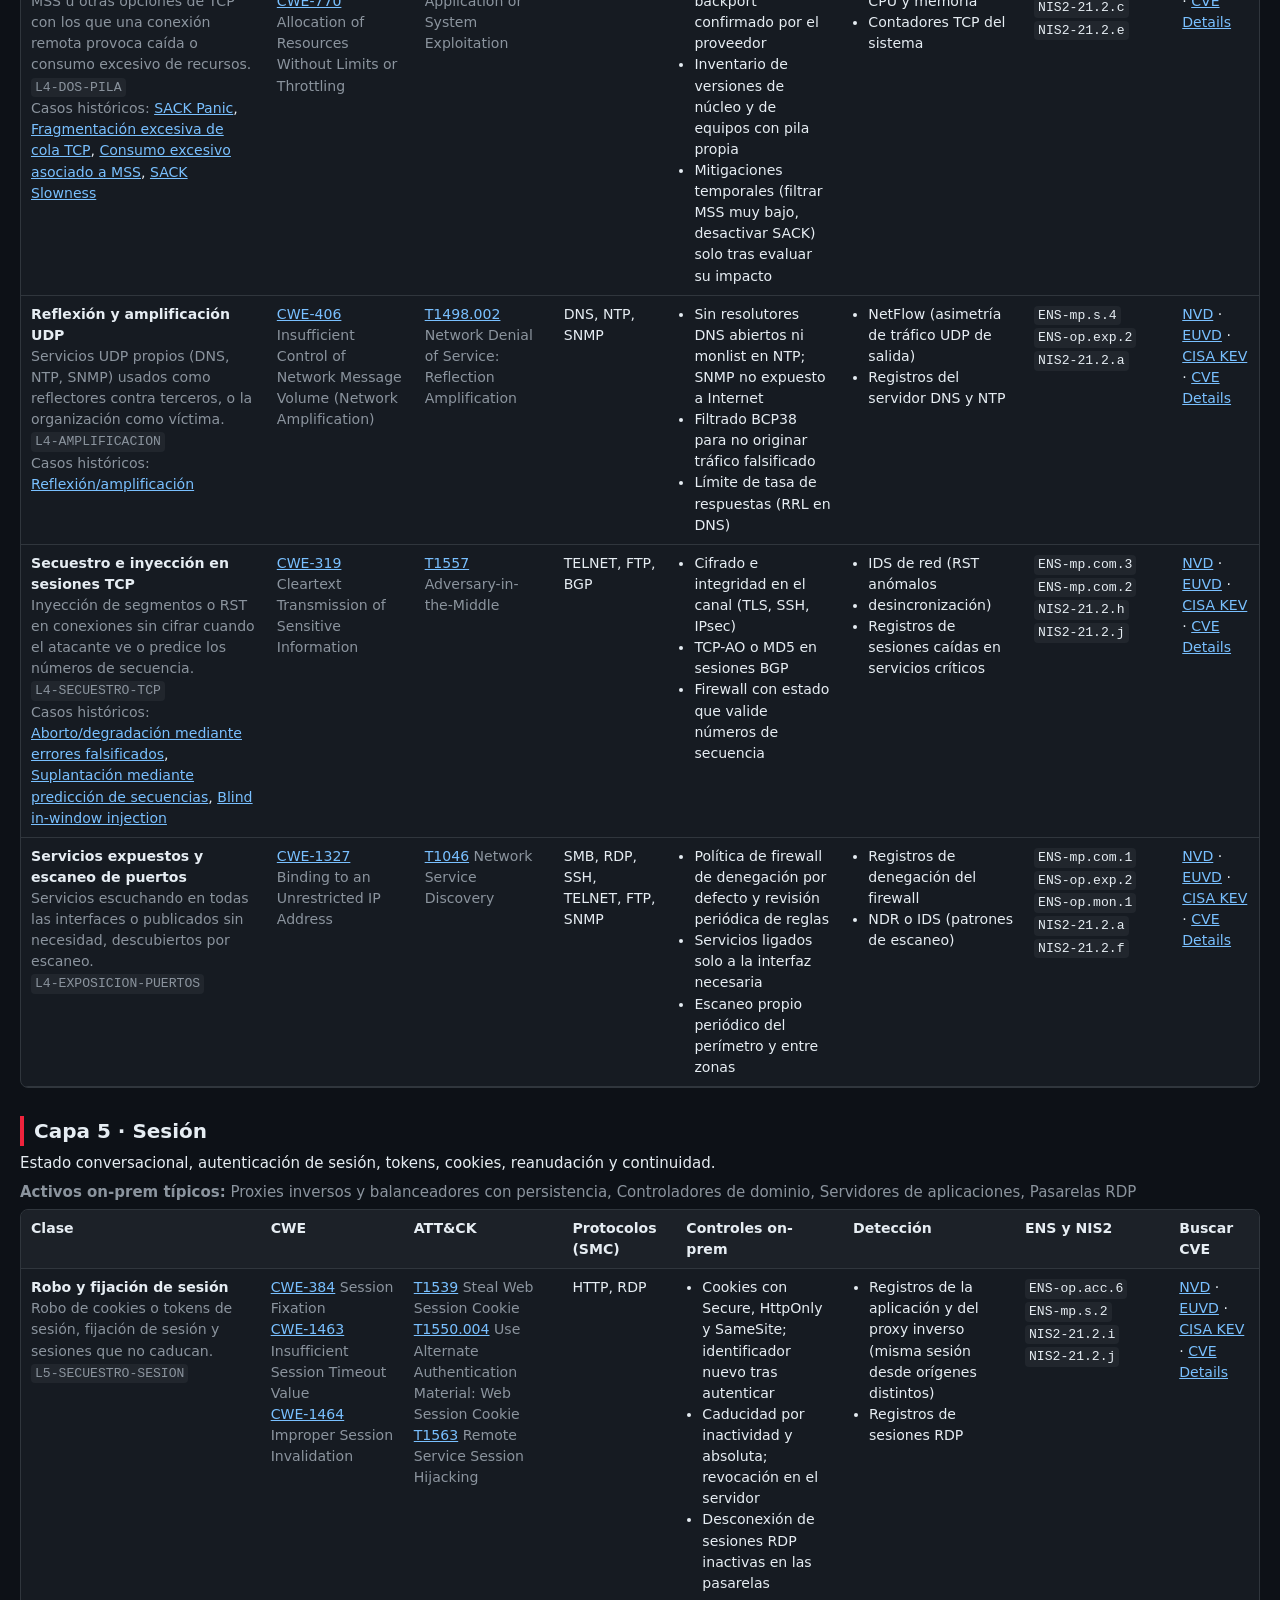
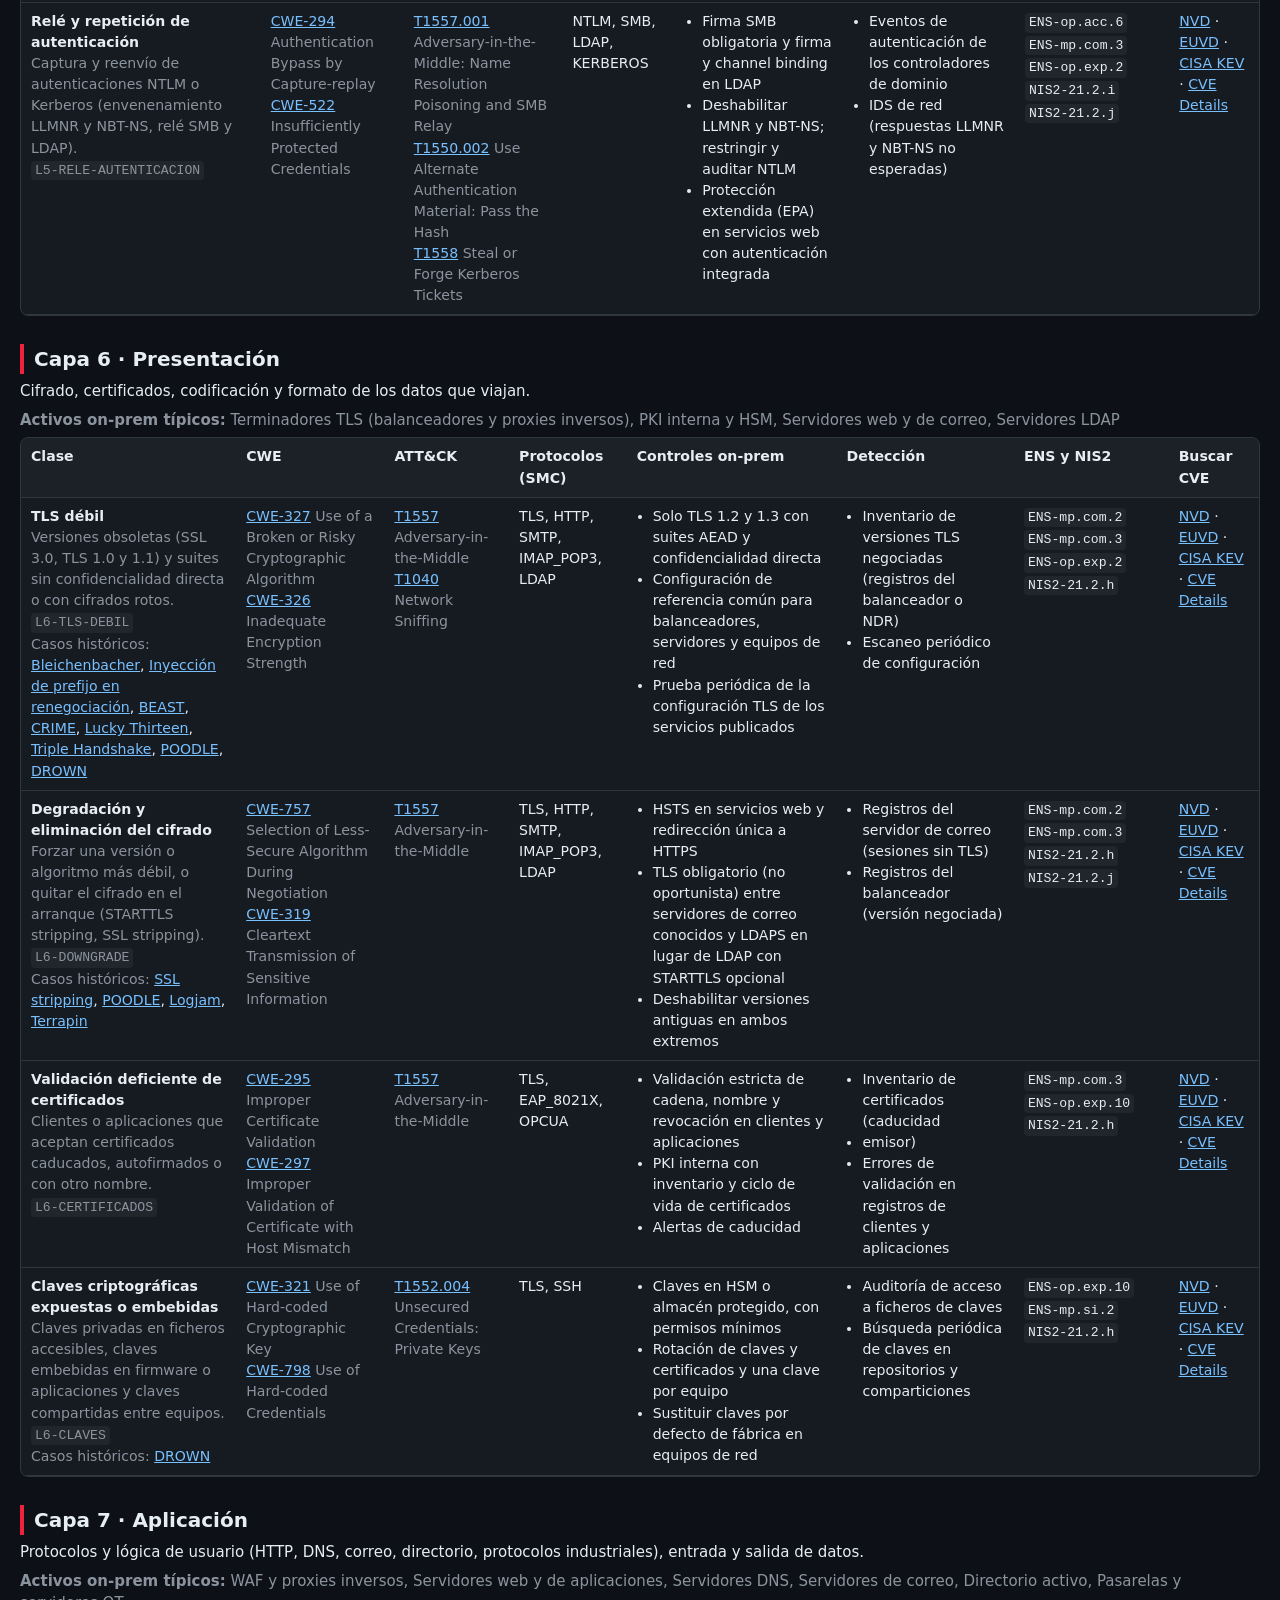
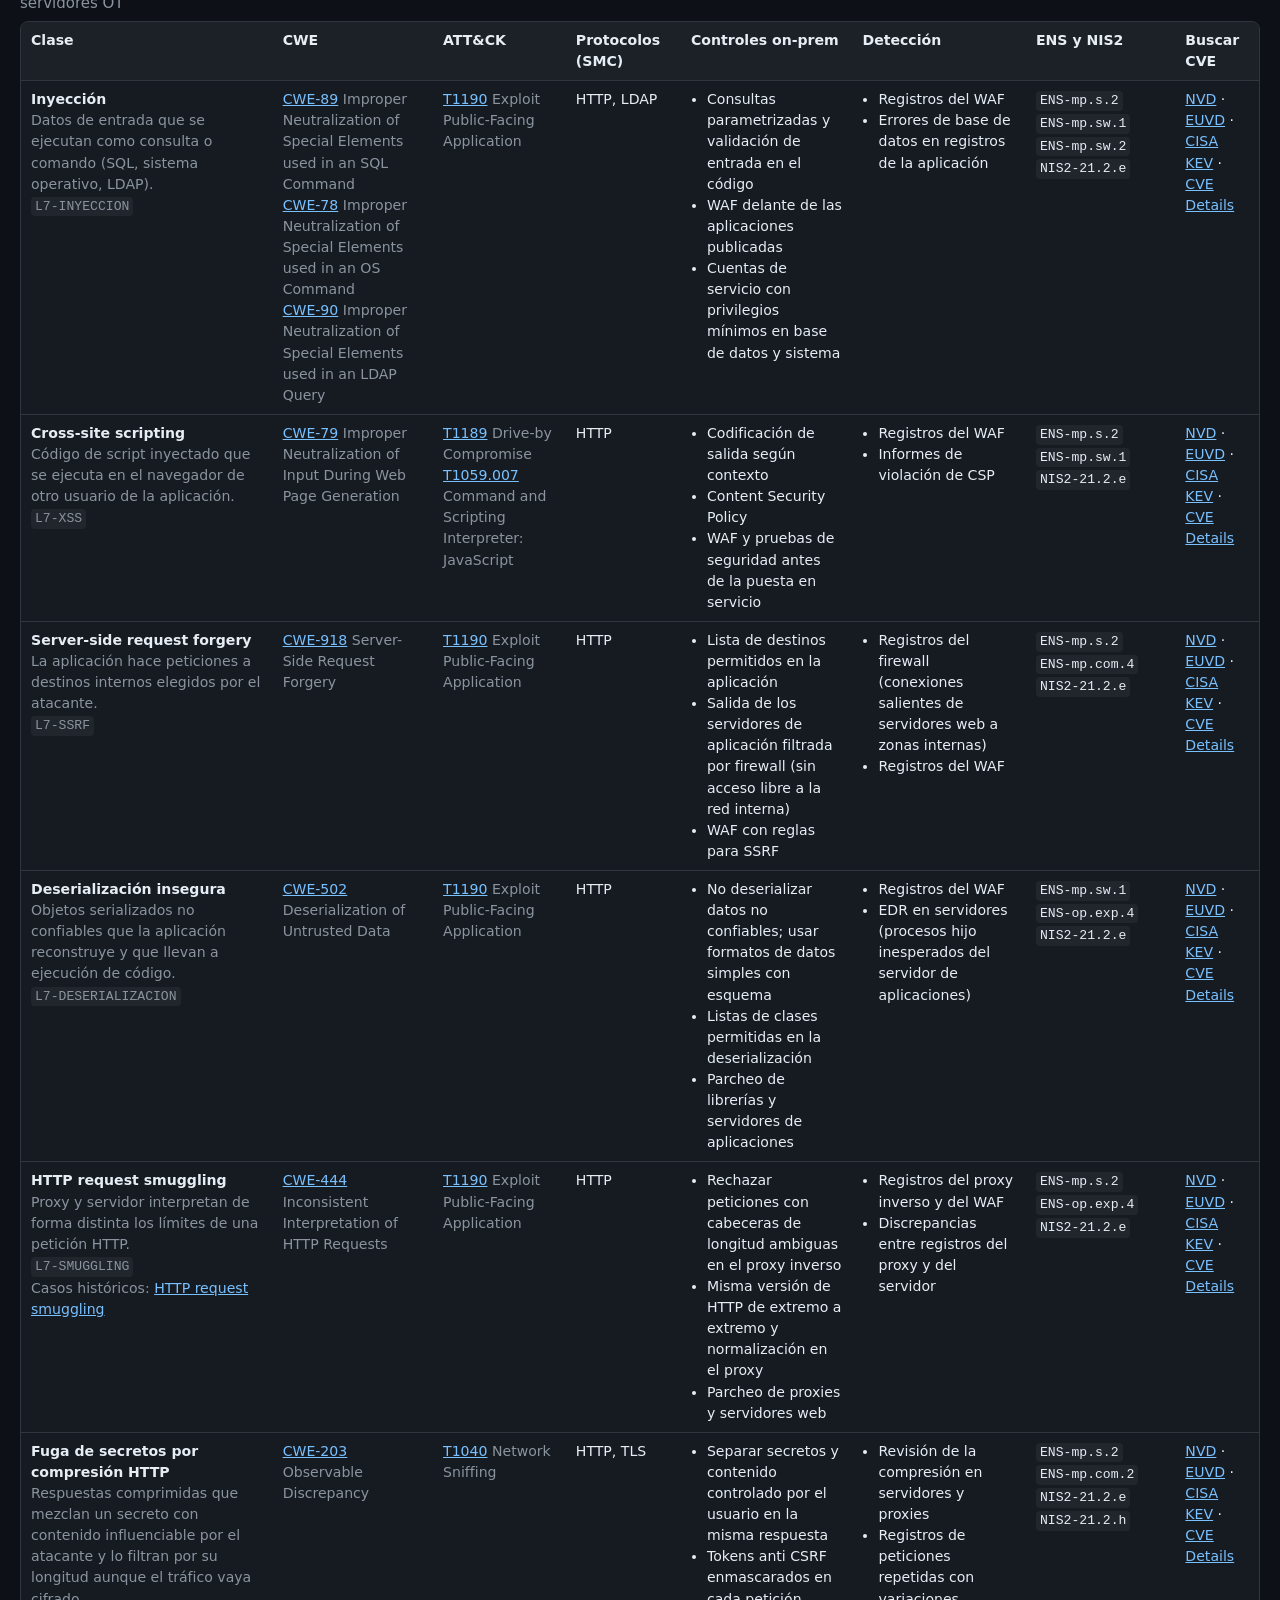
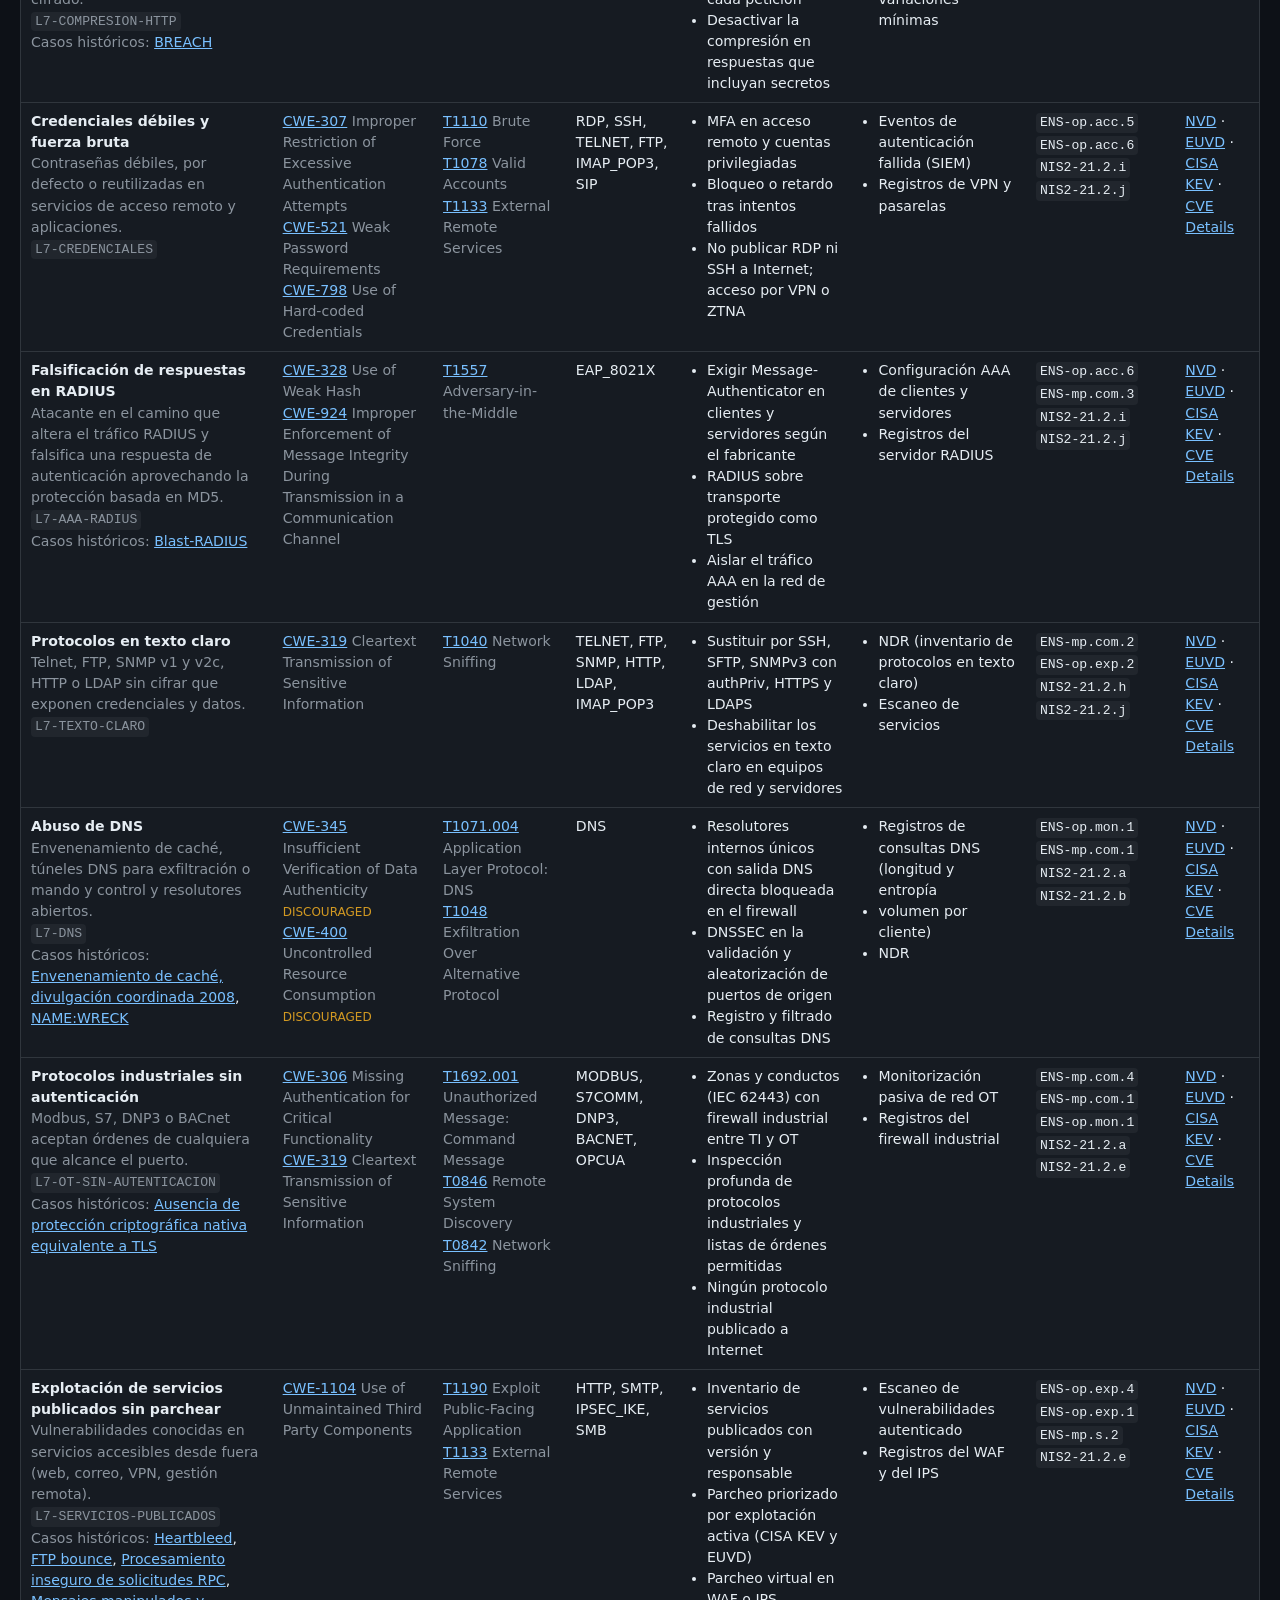
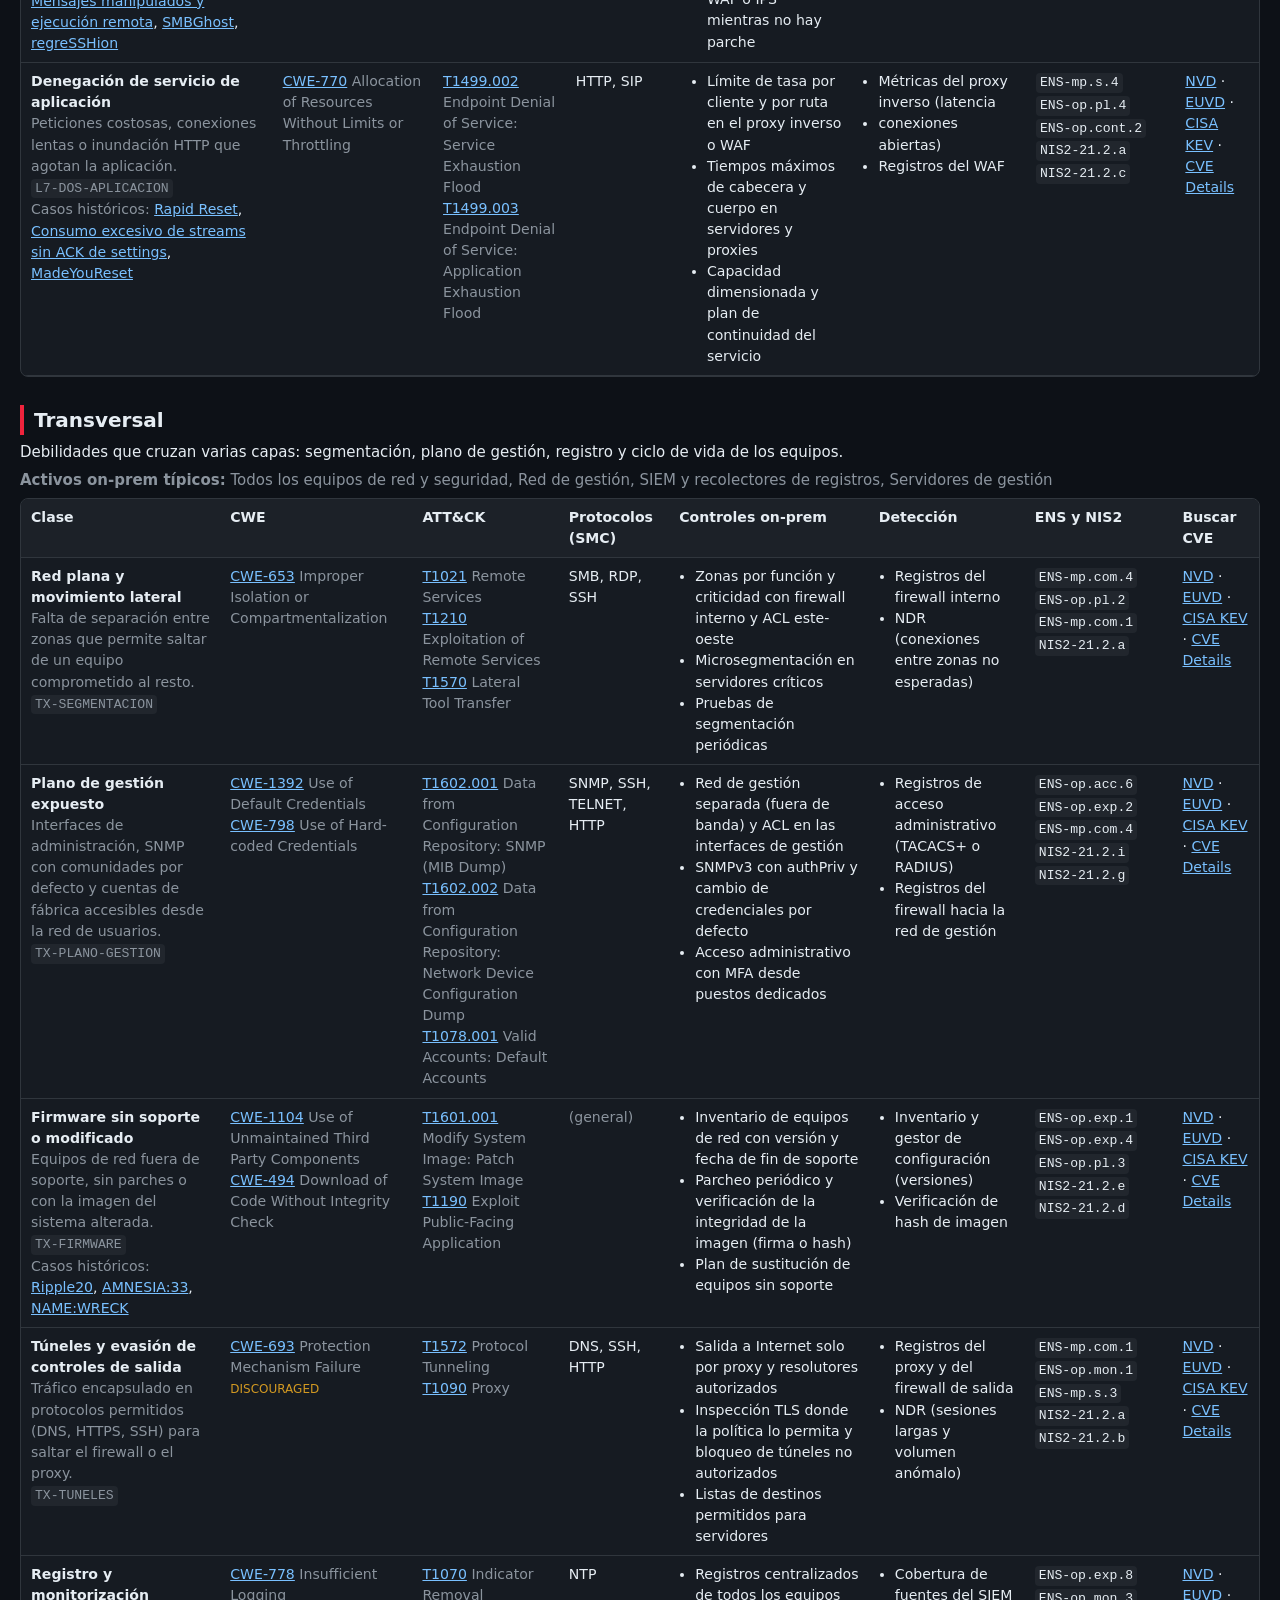
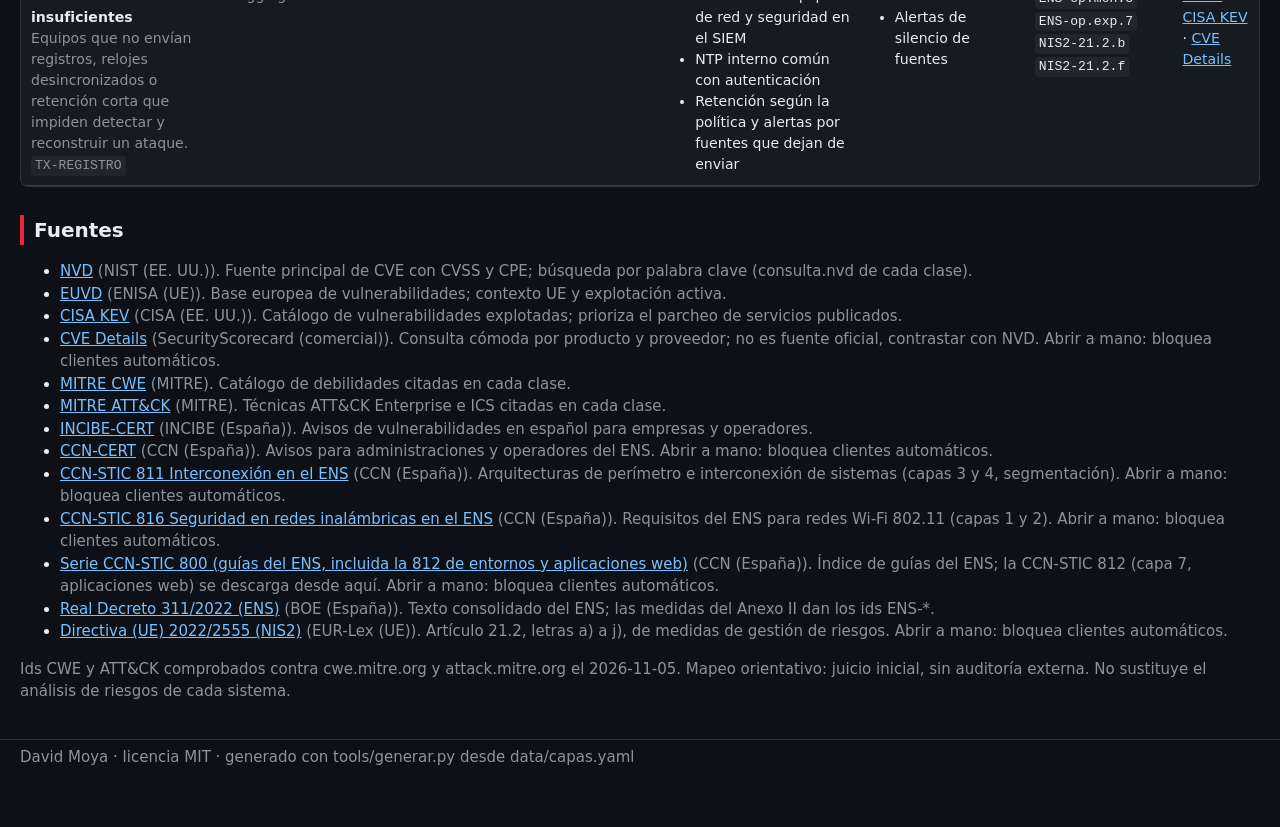
==== commit d5f97a3d: "Añadir figura interactiva del EDR Figura isométrica de un EDR en el equipo: sensor, telemetría hacia" ====
--- a/docs/index.html
+++ b/docs/index.html
@@ -32,7 +32,7 @@
 <header>
 <h1>Vulnerabilidades y protecciones por capa <span>OSI</span></h1>
 <p class="resumen">7 capas y una sección transversal, 47 clases de ataque con CWE, MITRE ATT&amp;CK, controles on-premise, detección y mapeo a ENS (RD 311/2022) y NIS2 art. 21.2. Sin CVE concretos: cada clase enlaza búsquedas en fuentes oficiales.</p>
-<p>Relacionado: <a href="historico/">Matriz histórica de protocolos</a> · <a href="figuras/encapsulacion/">Figura: encapsulación OSI</a> · <a href="figuras/tls/">Figura: handshake TLS 1.3</a> · <a href="figuras/waf/">Figura: WAF</a> · <a href="https://pedri77.github.io/modelo_OSI/" rel="noopener">Modelo OSI interactivo</a> · <a href="https://pedri77.github.io/Basicos_Proteccion_Capas_OSI/" rel="noopener">Protección por capas OSI</a> · <a href="https://github.com/pedri77/security-manager-control" rel="noopener">Security Manager Control (vertical VRT-OSI)</a></p>
+<p>Relacionado: <a href="historico/">Matriz histórica de protocolos</a> · <a href="figuras/encapsulacion/">Figura: encapsulación OSI</a> · <a href="figuras/tls/">Figura: handshake TLS 1.3</a> · <a href="figuras/waf/">Figura: WAF</a> · <a href="figuras/edr/">Figura: EDR</a> · <a href="https://pedri77.github.io/modelo_OSI/" rel="noopener">Modelo OSI interactivo</a> · <a href="https://pedri77.github.io/Basicos_Proteccion_Capas_OSI/" rel="noopener">Protección por capas OSI</a> · <a href="https://github.com/pedri77/security-manager-control" rel="noopener">Security Manager Control (vertical VRT-OSI)</a></p>
 </header>
 <main>
 <nav class="filtro" aria-label="Filtrar por capa"><span class="n">Capa:</span> <button type="button" data-capa="todas" aria-pressed="true">Todas</button><button type="button" data-capa="L1" aria-pressed="false">L1</button><button type="button" data-capa="L2" aria-pressed="false">L2</button><button type="button" data-capa="L3" aria-pressed="false">L3</button><button type="button" data-capa="L4" aria-pressed="false">L4</button><button type="button" data-capa="L5" aria-pressed="false">L5</button><button type="button" data-capa="L6" aria-pressed="false">L6</button><button type="button" data-capa="L7" aria-pressed="false">L7</button><button type="button" data-capa="TX" aria-pressed="false">TX</button></nav>
